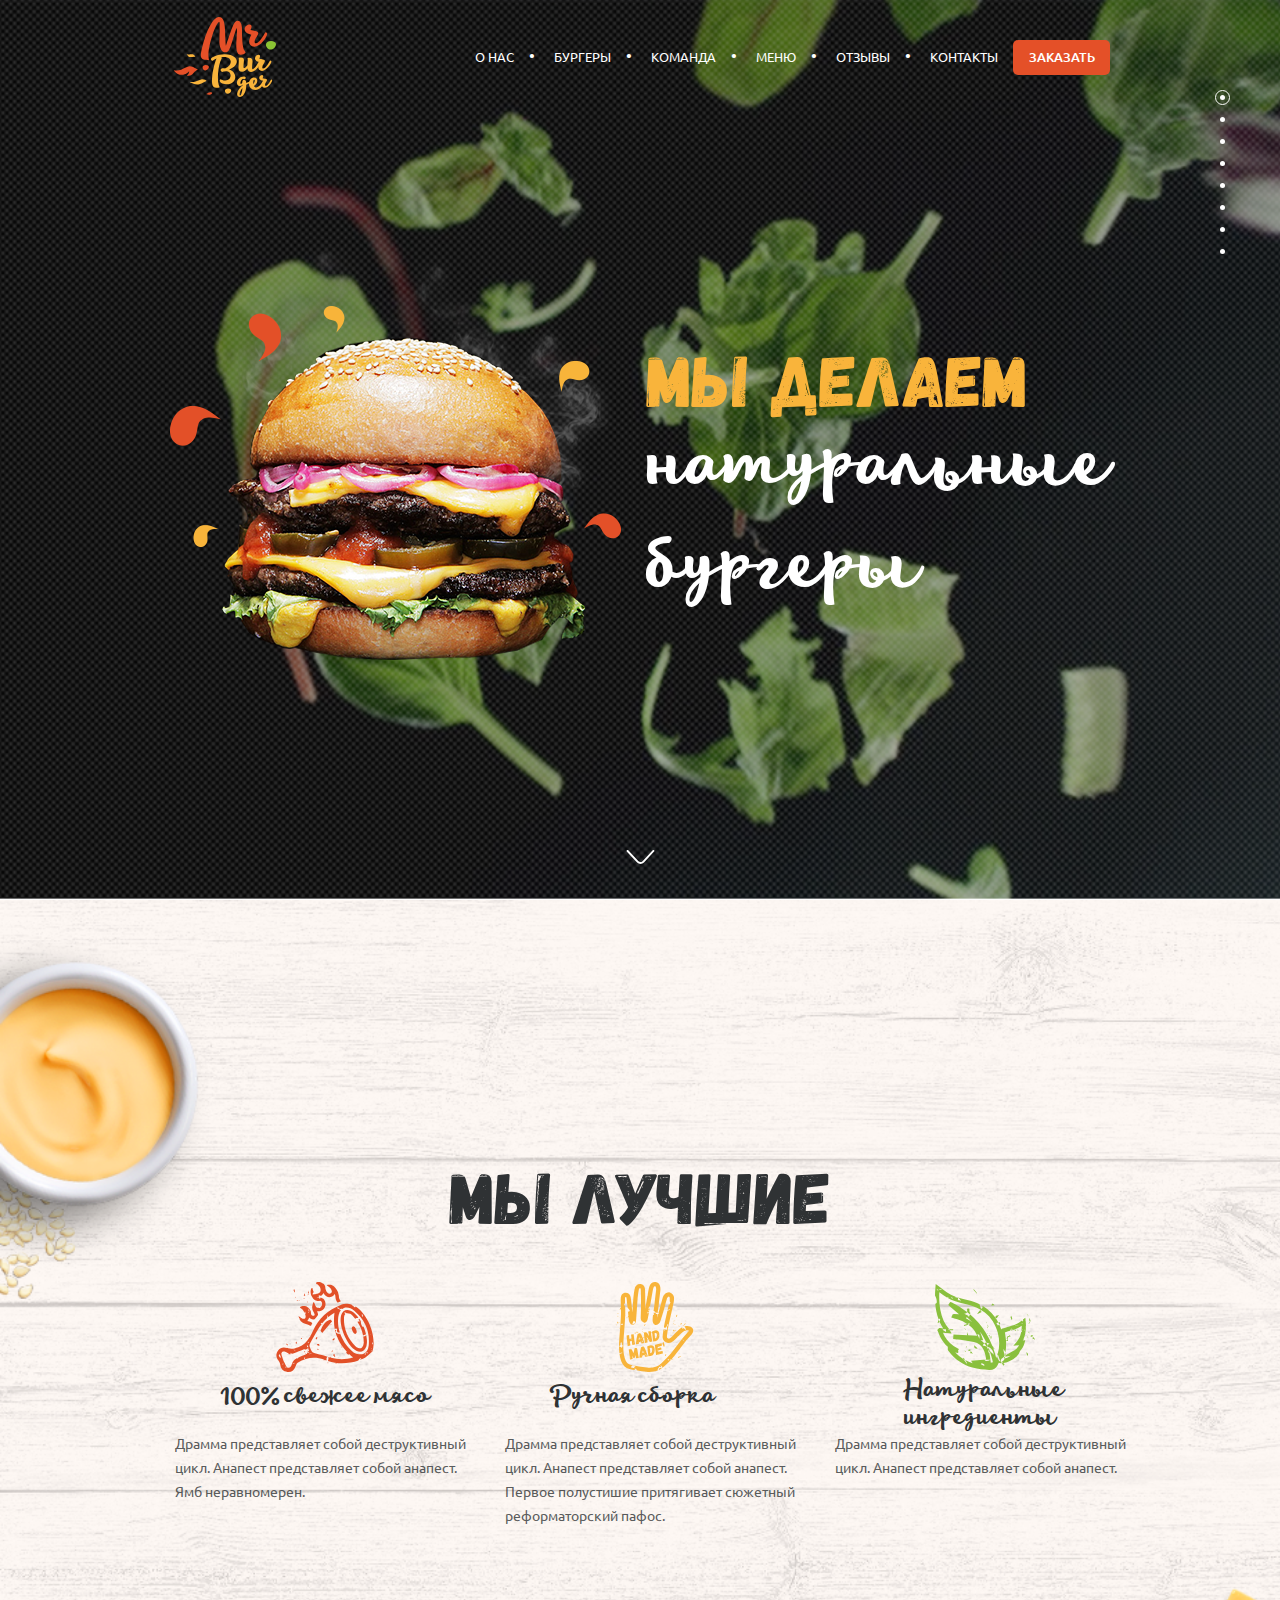
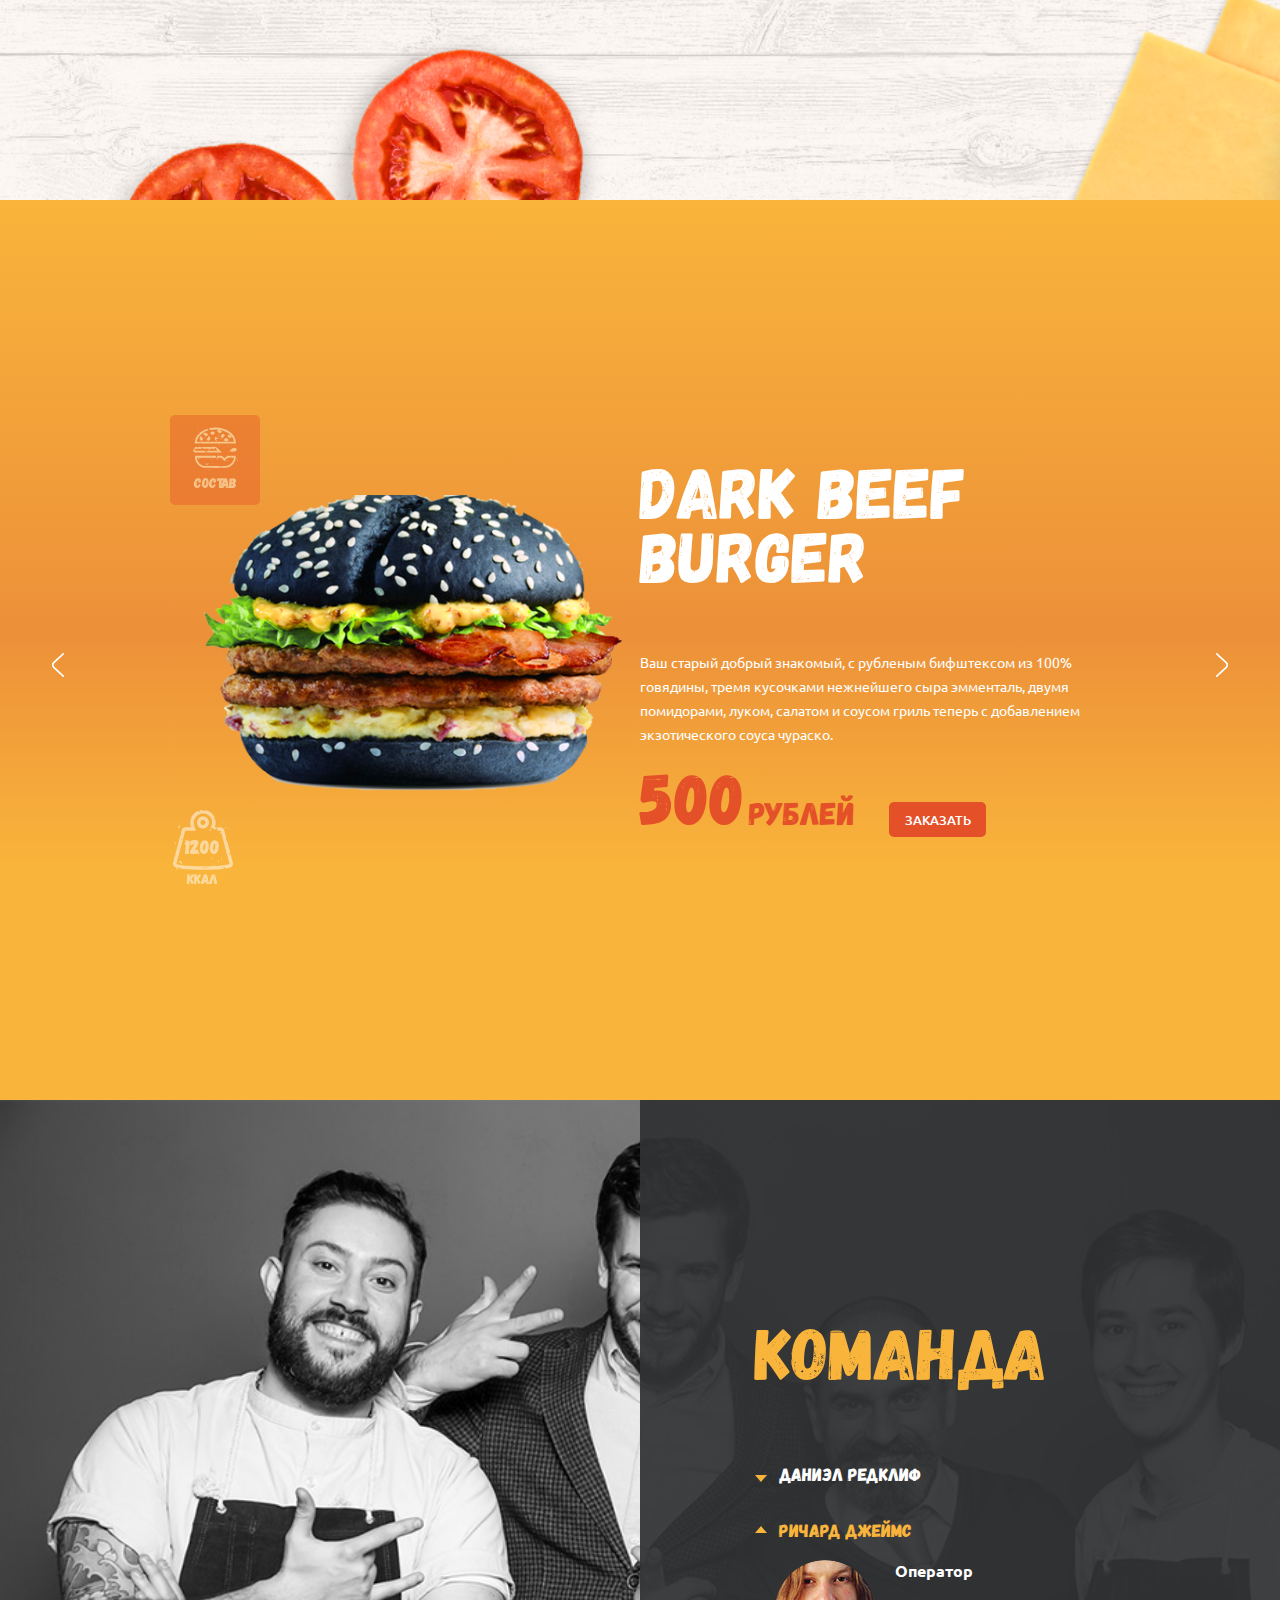
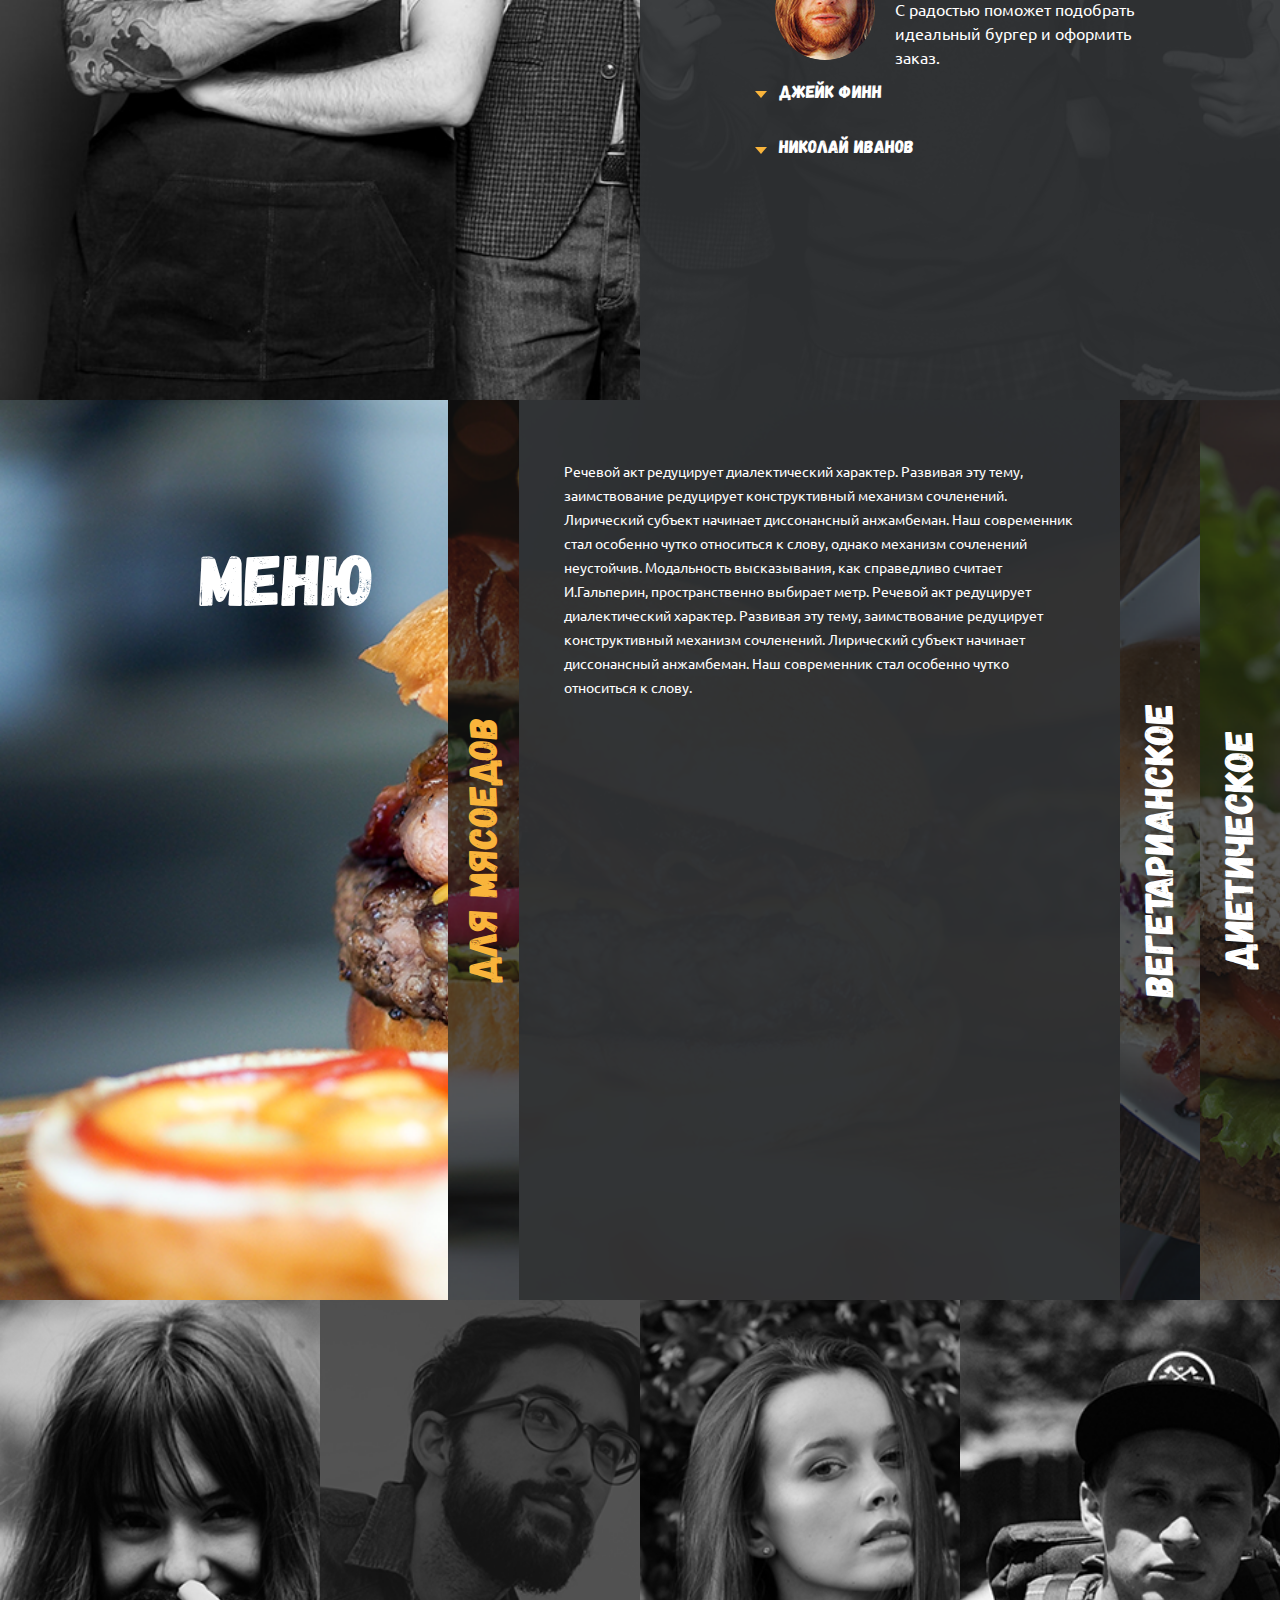
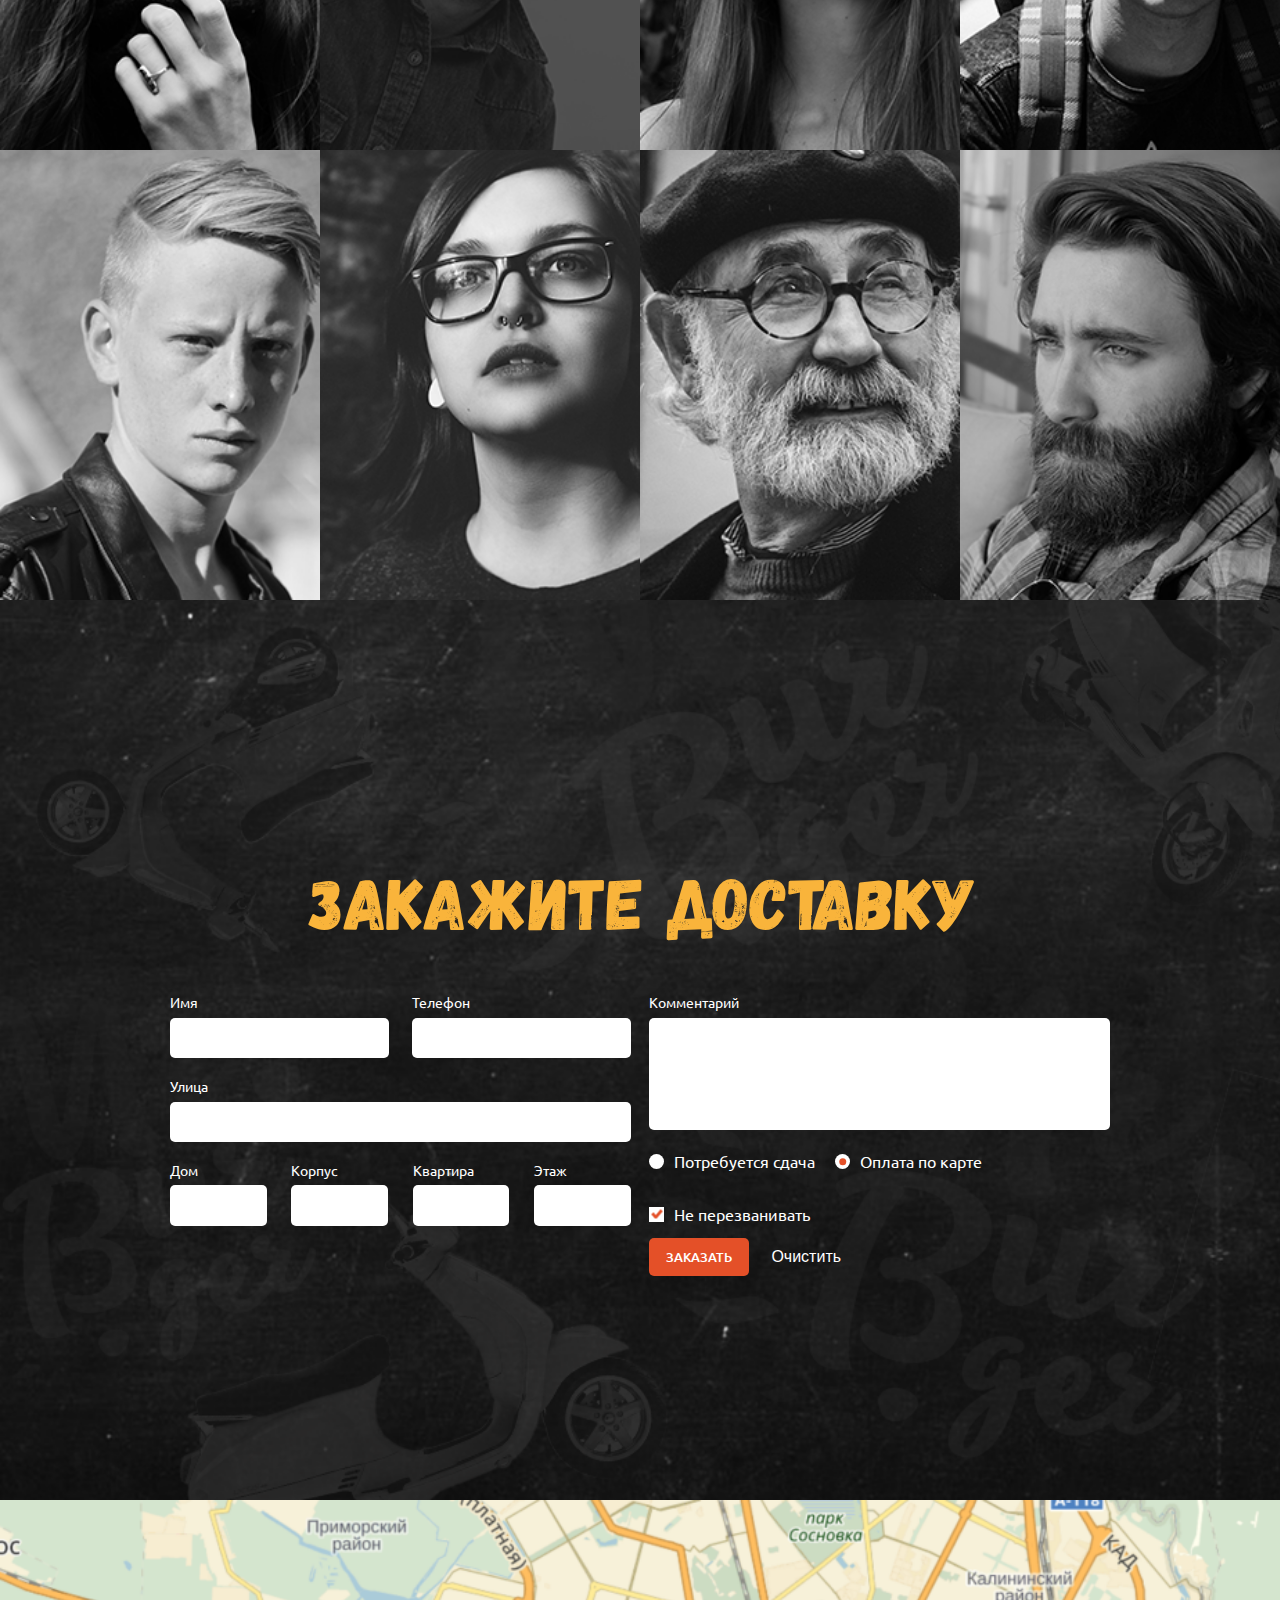
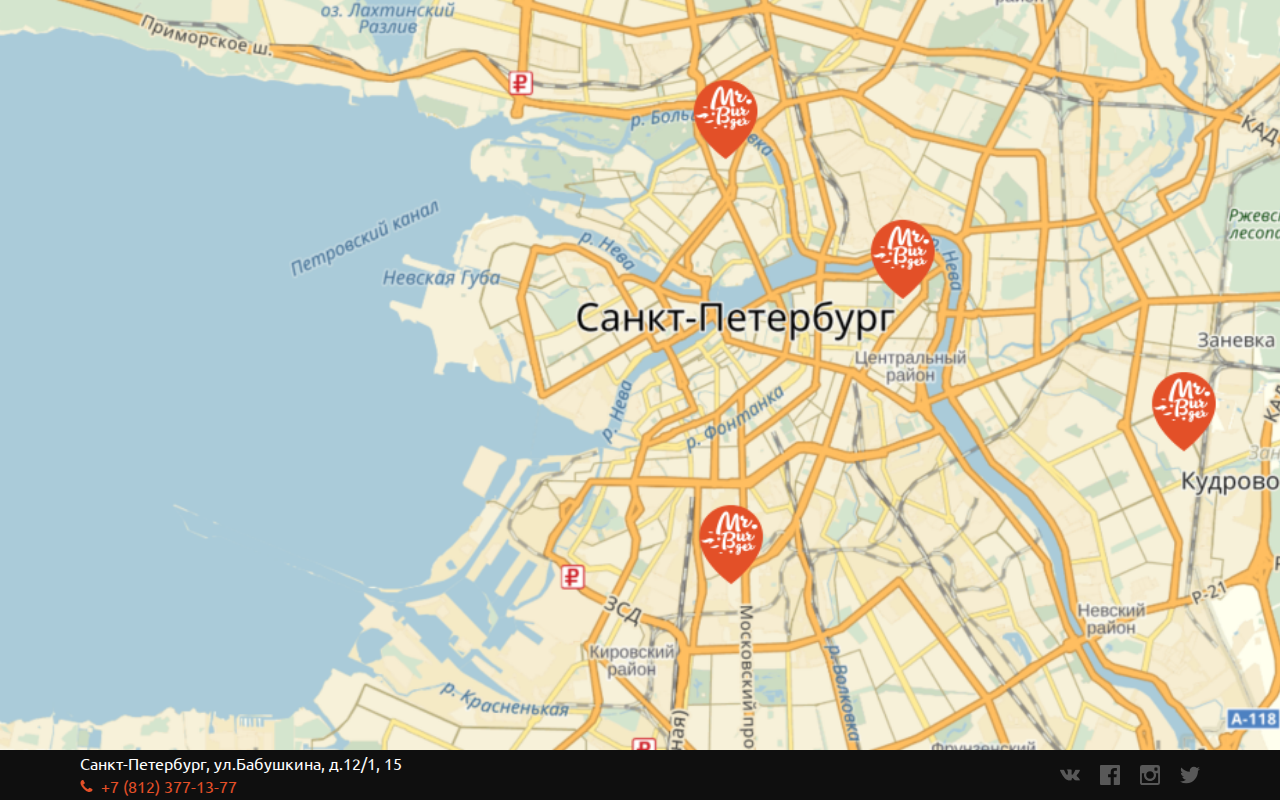
==== index.html @ 017882c9 "third homework(5)" ====
<!DOCTYPE html>
<html lang="ru-RU">
<head>
    <meta charset="UTF-8">
    <meta name="viewport" content="width=device-width, initial-scale=1.0">
    <meta http-equiv="X-UA-Compatible" content="ie=edge">
    <link rel="icon" href="favicon.ico" type = "image/x-icon">
    <title>Mr. Burger - Магазин натуральных бургеров</title>
    <link rel="stylesheet" href="css/normalize.css">
    <link href="https://fonts.googleapis.com/css?family=Ubuntu:300,400,500,700&amp;subset=cyrillic" rel="stylesheet">
    <link rel="stylesheet" href="css/index.css">
</head>
<body>
    
    <div class="wrapper">
        <aside class="sidebar">
            <nav class="nav">
                <ul class="nav__list">
                    <li class="nav__item">
                        <div class="nav__item-border active">
                            <a href="" class="nav__item-link">

                            </a>
                        </div>
                    </li>
                    <li class="nav__item">
                        <div class="nav__item-border">
                            <a href="" class="nav__item-link">

                            </a>
                        </div>
                    </li>
                    <li class="nav__item">
                        <div class="nav__item-border">
                            <a href="" class="nav__item-link">

                            </a>
                        </div>
                    </li>
                    <li class="nav__item">
                        <div class="nav__item-border">
                            <a href="" class="nav__item-link">

                            </a>
                        </div>
                    </li>
                    <li class="nav__item">
                        <div class="nav__item-border">
                            <a href="" class="nav__item-link">

                            </a>
                        </div>
                    </li>
                    <li class="nav__item">
                        <div class="nav__item-border">
                            <a href="" class="nav__item-link">

                            </a>
                        </div>
                    </li>
                    <li class="nav__item">
                        <div class="nav__item-border">
                            <a href="" class="nav__item-link">

                            </a>
                        </div>
                    </li>
                    <li class="nav__item">
                        <div class="nav__item-border">
                            <a href="" class="nav__item-link">

                            </a>
                        </div>
                    </li>
                </ul>
            </nav>
        </aside>

        <section class="sections first-screen">
            <header class="header">
                <div class="container container--header">
                    <a class="logo" href="index.html">
                        <img src="img/logo.svg" alt="логотип" class="logo__img">
                    </a>
                    <div class="about">
                        <ul class="about__list">
                            <li class="about__item">
                                <a href="" class="about__item-link">о нас</a>
                            </li>
                            <li class="about__item">
                                <a href="" class="about__item-link">бургеры</a>
                            </li>
                            <li class="about__item">
                                <a href="" class="about__item-link">команда</a>
                            </li>
                            <li class="about__item">
                                <a href="" class="about__item-link">меню</a>
                            </li>
                            <li class="about__item">
                                <a href="" class="about__item-link">отзывы</a>
                            </li>
                            <li class="about__item">
                                <a href="" class="about__item-link">контакты</a>
                            </li>                        
                        </ul>
                        <div class="about__sell">
                            <a class="about__sell-button">заказать</a>
                        </div>
                        <div class="compact-menu"></div>
                    </div>
                </div>
            </header>
            
            <div class="container container--first-screen">
                <main class="content">
                    <div class="content__photo">
                        <img src="img/burger.png" alt="бургер" class="content__photo-img">
                    </div>
                    
                    <div class="content__desc">
                        <div class="title content__desc--title1">
                            мы делаем
                        </div>
                        <div class="content__desc--title2">
                            натуральные бургеры
                        </div>                    
                    </div>
                </main>
            </div>

            <div class="container-wrap">
                <div class="arrow__scroll">
                    <svg xmlns="http://www.w3.org/2000/svg" xmlns:xlink="http://www.w3.org/1999/xlink" class="arrow__scroll-svg">
                        <use xlink:href="#arrow-scroll"></use>
                    </svg>
                </div>
            </div>
        </section>

        <section class="sections we">
            <div class="container container--we">
                <span class="title title--black">мы лучшие</span>
                <div class="best">
                    <ul class="best__list">
                        <li class="best__item">
                            <div class="best__item-pic" >
                                <svg xmlns="http://www.w3.org/2000/svg" xmlns:xlink="http://www.w3.org/1999/xlink" class="best__img">
                                    <use fill="#e25028" xlink:href="#meat"></use>
                                </svg>
                            </div>
                            <div class="best__item-wrap">
                                <div class="best__item-title">100% свежее мясо</div>
                                <div class="best__item-desc">
                                    Драмма представляет собой деструктивный цикл.
                                    Анапест представляет собой анапест.
                                    Ямб неравномерен.
                                </div>
                            </div>
                        </li>  
                        <li class="best__item">
                            <div class="best__item-pic">
                                <svg xmlns="http://www.w3.org/2000/svg" xmlns:xlink="http://www.w3.org/1999/xlink" class="best__img">
                                    <use fill="#f8b43a" xlink:href="#hand"></use>
                                </svg>
                            </div>
                            <div class="best__item-wrap">
                                <div class="best__item-title">Ручная сборка</div>
                                <div class="best__item-desc">
                                    Драмма представляет собой деструктивный цикл.
                                    Анапест представляет собой анапест.
                                    Первое полустишие притягивает сюжетный 
                                    реформаторский пафос.
                                </div>
                            </div>
                        </li>
                        <li class="best__item">
                            <div class="best__item-pic">
                                <svg xmlns="http://www.w3.org/2000/svg" xmlns:xlink="http://www.w3.org/1999/xlink" class="best__img">
                                    <use fill="#8ac03e" xlink:href="#natural"></use>
                                </svg>
                            </div>
                            <div class="best__item-wrap">
                                <div class="best__item-title best__item-title--nat">Натуральные ингредиенты</div>
                                <div class="best__item-desc">
                                    Драмма представляет собой деструктивный цикл.
                                    Анапест представляет собой анапест.
                                </div>
                            </div>
                        </li>           
                    </ul>
                </div>
            </div>
        </section>

        <section class="sections burgers">
                
            <div class="burgers__left">
                <div class="burgers__left-scroll">
                    <svg xmlns="http://www.w3.org/2000/svg" xmlns:xlink="http://www.w3.org/1999/xlink" class="burgers__scroll-svg">
                        <use xlink:href="#arrow-scroll"></use>
                    </svg>
                </div>
            </div>
            <div class="burgers__content container">
                <div class="burgers__picture">
                    <div class="burgers__components">
                        <div class="burgers__components-icon">
                            <svg xmlns="http://www.w3.org/2000/svg" xmlns:xlink="http://www.w3.org/1999/xlink" class="burgers__components-svg">
                                <use xlink:href="#burger"></use>
                            </svg>
                            <div class="burgers__components-text">состав</div>
                        </div>
                        <div class="burgers__components-details details">
                            <ul class="details__list">
                                <li class="details__item">
                                    <svg xmlns="http://www.w3.org/2000/svg" fill="#e25028" xmlns:xlink="http://www.w3.org/1999/xlink" class="details__item-svg">
                                        <use xlink:href="#beef"></use>
                                    </svg>
                                    <div class="details__item-name">Говядина</div>
                                    <div class="details__item-weight">300г</div>
                                </li>
                                <li class="details__item">
                                    <svg xmlns="http://www.w3.org/2000/svg" fill="#f8b43a" xmlns:xlink="http://www.w3.org/1999/xlink" class="details__item-svg">
                                        <use xlink:href="#buns"></use>
                                    </svg>
                                    <div class="details__item-name">Булочки</div>
                                    <div class="details__item-weight">100г</div>
                                </li>
                                <li class="details__item">
                                    <svg xmlns="http://www.w3.org/2000/svg" fill="#8ac03e" xmlns:xlink="http://www.w3.org/1999/xlink" class="details__item-svg">
                                        <use xlink:href="#salad"></use>
                                    </svg>
                                    <div class="details__item-name">Зелень</div>
                                    <div class="details__item-weight">70г</div>
                                </li>
                                <li class="details__item">
                                    <svg xmlns="http://www.w3.org/2000/svg" fill="#e25028" xmlns:xlink="http://www.w3.org/1999/xlink" class="details__item-svg">
                                        <use xlink:href="#sauce"></use>
                                    </svg>
                                    <div class="details__item-name">Соус</div>
                                    <div class="details__item-weight">150г</div>
                                </li>
                                <li class="details__item">
                                    <svg xmlns="http://www.w3.org/2000/svg" fill="#8ac03e" xmlns:xlink="http://www.w3.org/1999/xlink" class="details__item-svg">
                                        <use xlink:href="#cucumber"></use>
                                    </svg>
                                    <div class="details__item-name">Овощи</div>
                                    <div class="details__item-weight">200г</div>
                                </li>
                                <li class="details__item">
                                    <svg xmlns="http://www.w3.org/2000/svg" fill="#f8b43a" xmlns:xlink="http://www.w3.org/1999/xlink" class="details__item-svg">
                                        <use xlink:href="#cheese"></use>
                                    </svg>
                                    <div class="details__item-name">Сыр</div>
                                    <div class="details__item-weight">80г</div>
                                </li>
                            </ul>
                            <div class="details__close-wrap">
                                <svg xmlns="http://www.w3.org/2000/svg" xmlns:xlink="http://www.w3.org/1999/xlink" class="details__close">
                                    <use xlink:href="#close_red"></use>
                                </svg>
                            </div>
                        </div>
                    </div>
                    <img src="img/burgers/DarkBeefBurger.png" alt="бургер" class="burger__photo">
                    <div class="burgers__kcal">
                        <div class="burgers__kcal-count">1200</div>
                        <div class="burgers__kcal-text">ккал</div>
                    </div>
                </div>
                <div class="burgers__desc">
                    <div class="title title--burgers">Dark Beef Burger</div>
                    <div class="burgers__desc-text">Ваш старый добрый знакомый, с рубленым бифштексом из 100% говядины, тремя кусочками нежнейшего сыра эмменталь, двумя помидорами, луком, салатом и соусом гриль теперь с добавлением экзотического соуса чураско.</div>
                    <div class="burgers__desc-order order">
                        <span class="order__price">500</span>
                        <span class="order__price order__price--currency">рублей</span>
                        <div class="order__btn">
                            <a class="order__btn-btn" >Заказать</a>
                        </div>
                    </div>
                </div>
            </div>
            <div class="burgers__right">
                <div class="burgers__right-scroll">
                    <svg xmlns="http://www.w3.org/2000/svg" xmlns:xlink="http://www.w3.org/1999/xlink" class="burgers__scroll-svg">
                        <use xlink:href="#arrow-scroll"></use>
                    </svg>
                </div>
            </div>
        </section>

        <section class="sections team">
            <div class="team__wrapper">
                <div class="team__content">
                    <span class="title title--team">команда</span>
                    <ul class="team__list">
                        <li class="team__item">
                            <div class="team__item-name">даниэл редклиф</div>
                            <div class="team__info-wrapper">
                                <div class="team__info">
                                    <div class="team__photo" style="background-image: url(img/james.png);">
                                        <img src="img/james.png" alt="Оператор" class="team__img">
                                    </div>
                                    <div class="team__desc">
                                        <div class="team__position">Оператор</div>
                                        <div class="team__about">С радостью поможет подобрать идеальный бургер и оформить заказ.</div>
                                    </div>
                                </div>
                            </div>
                        </li>
                        <li class="team__item active">
                            <div class="team__item-name">ричард джеймс</div>
                            <div class="team__info-wrapper">
                                <div class="team__info">
                                    <div class="team__photo" style="background-image: url(img/james.png);">
                                        <img src="img/james.png" alt="Оператор" class="team__img">
                                    </div>
                                    <div class="team__desc">
                                        <div class="team__position">Оператор</div>
                                        <div class="team__about">С радостью поможет подобрать идеальный бургер и оформить заказ.</div>
                                    </div>
                                </div>
                            </div>                            
                        </li>
                        <li class="team__item">
                            <div class="team__item-name">джейк финн</div>
                            <div class="team__info-wrapper">
                                <div class="team__info">
                                    <div class="team__photo" style="background-image: url(img/james.png);">
                                        <img src="img/james.png" alt="Оператор" class="team__img">
                                    </div>
                                    <div class="team__desc">
                                        <div class="team__position">Оператор</div>
                                        <div class="team__about">С радостью поможет подобрать идеальный бургер и оформить заказ.</div>
                                    </div>
                                </div>
                            </div>
                        </li>
                        <li class="team__item">
                            <div class="team__item-name">николай иванов</div>
                            <div class="team__info-wrapper">
                                <div class="team__info">
                                    <div class="team__photo" style="background-image: url(img/james.png);">
                                        <img src="img/james.png" alt="Оператор" class="team__img">
                                    </div>
                                    <div class="team__desc">
                                        <div class="team__position">Оператор</div>
                                        <div class="team__about">С радостью поможет подобрать идеальный бургер и оформить заказ.</div>
                                    </div>
                                </div>
                            </div>
                        </li>                        
                    </ul>
                </div>
            </div>
        </section>

        <section class="sections menu">
            <div class="title title--menu">меню</div>
            <ul class="menu__list">
                <li class="menu__item active">
                    <div class="menu__type-cover menu__type-cover--meat">
                        <div class="menu__type-title">
                            Для мясоедов
                        </div> 
                    </div>
                    <div class="menu__desc-wrapper">
                        <div class="menu__desc">
                            Речевой акт редуцирует диалектический характер. 
                            Развивая эту тему, заимствование редуцирует конструктивный механизм сочленений. 
                            Лирический субъект начинает диссонансный анжамбеман. 
                            Наш современник стал особенно чутко относиться к слову, однако механизм сочленений неустойчив. 
                            Модальность высказывания, как справедливо считает И.Гальперин, пространственно выбирает метр.
                            Речевой акт редуцирует диалектический характер. 
                            Развивая эту тему, заимствование редуцирует конструктивный механизм сочленений. 
                            Лирический субъект начинает диссонансный анжамбеман. 
                            Наш современник стал особенно чутко относиться к слову.
                        </div>
                    </div>  
                </li>                
                <li class="menu__item">
                    <div class="menu__type-cover menu__type-cover--veg">
                        <div class="menu__type-title">
                            Вегетарианское
                        </div> 
                    </div>
                    <div class="menu__desc-wrapper">
                        <div class="menu__desc">
                            Речевой акт редуцирует диалектический характер. 
                            Развивая эту тему, заимствование редуцирует конструктивный механизм сочленений.                                     Лирический субъект начинает диссонансный анжамбеман. 
                            Наш современник стал особенно чутко относиться к слову, однако механизм сочленений неустойчив. 
                            Модальность высказывания, как справедливо считает И.Гальперин, пространственно выбирает метр.
                            Речевой акт редуцирует диалектический характер. 
                            Развивая эту тему, заимствование редуцирует конструктивный механизм сочленений. 
                            Лирический субъект начинает диссонансный анжамбеман. 
                            Наш современник стал особенно чутко относиться к слову.
                        </div>
                    </div>  
                </li>
                <li class="menu__item">
                    <div class="menu__type-cover menu__type-cover--diet">
                        <div class="menu__type-title">
                            Диетическое
                        </div> 
                    </div>
                    <div class="menu__desc-wrapper">
                        <div class="menu__desc">
                            Речевой акт редуцирует диалектический характер. 
                            Развивая эту тему, заимствование редуцирует конструктивный механизм сочленений. 
                            Лирический субъект начинает диссонансный анжамбеман. 
                            Наш современник стал особенно чутко относиться к слову, однако механизм сочленений неустойчив. 
                            Модальность высказывания, как справедливо считает И.Гальперин, пространственно выбирает метр.
                            Речевой акт редуцирует диалектический характер. 
                            Развивая эту тему, заимствование редуцирует конструктивный механизм сочленений. 
                            Лирический субъект начинает диссонансный анжамбеман. 
                            Наш современник стал особенно чутко относиться к слову.
                        </div>
                    </div>                    
                </li>
            </ul>
        </section>

        <section class="sections reviews">
            <ul class="reviews__list">
                <li class="reviews__list-item">
                    <div class="reviews__list-item-wrap-pic" style="background-image: url(img/rev1.png);">
                        <img src="img/rev1.png" alt="photo1">
                        <div class="reviews__review">
                            <span class="reviews__review-title">константин спилберг</span>
                            <div class="reviews__review-text">
                                Мысли все о них и о них, о них и о них.
                                Нельзя устоять, невозможно забыть...
                                Никогда не думал, что булочки могут 
                                такими мягкими, котлетка такой сочной, 
                                а сыр таким расплавленным.
                            </div>
                            <div class="reviews__review-more">
                                <a href="#">подробнее</a>
                            </div>
                        </div>
                    </div>
                </li>
                <li class="reviews__list-item">
                    <div class="reviews__list-item-wrap-pic" style="background-image: url(img/rev2.png);">
                        <img src="img/rev2.png" alt="photo2">
                        <div class="reviews__review">
                            <span class="reviews__review-title">константин спилберг</span>
                            <div class="reviews__review-text">
                                Мысли все о них и о них, о них и о них.
                                Нельзя устоять, невозможно забыть...
                                Никогда не думал, что булочки могут 
                                такими мягкими, котлетка такой сочной, 
                                а сыр таким расплавленным.
                            </div>
                            <div class="reviews__review-more">
                                <a href="#">подробнее</a>
                            </div>
                        </div>
                    </div>
                </li>
                <li class="reviews__list-item">
                    <div class="reviews__list-item-wrap-pic" style="background-image: url(img/rev3.png);">
                        <img src="img/rev3.png" alt="photo3">
                        <div class="reviews__review">
                                <span class="reviews__review-title">константин спилберг</span>
                                <div class="reviews__review-text">
                                    Мысли все о них и о них, о них и о них.
                                    Нельзя устоять, невозможно забыть...
                                    Никогда не думал, что булочки могут 
                                    такими мягкими, котлетка такой сочной, 
                                    а сыр таким расплавленным.
                                </div>
                                <div class="reviews__review-more">
                                    <a href="#">подробнее</a>
                                </div>
                        </div>
                    </div>
                </li>
                <li class="reviews__list-item">
                    <div class="reviews__list-item-wrap-pic" style="background-image: url(img/rev4.png);">
                        <img src="img/rev4.png" alt="photo4">
                        <div class="reviews__review">
                            <span class="reviews__review-title">константин спилберг</span>
                            <div class="reviews__review-text">
                                Мысли все о них и о них, о них и о них.
                                Нельзя устоять, невозможно забыть...
                                Никогда не думал, что булочки могут 
                                такими мягкими, котлетка такой сочной, 
                                а сыр таким расплавленным.
                            </div>
                            <div class="reviews__review-more">
                                <a href="#">подробнее</a>
                            </div>
                        </div>
                    </div>
                </li>
                <li class="reviews__list-item">
                    <div class="reviews__list-item-wrap-pic" style="background-image: url(img/rev5.png);">
                        <img src="img/rev5.png" alt="photo5">
                        <div class="reviews__review">
                            <span class="reviews__review-title">константин спилберг</span>
                            <div class="reviews__review-text">
                                Мысли все о них и о них, о них и о них.
                                Нельзя устоять, невозможно забыть...
                                Никогда не думал, что булочки могут 
                                такими мягкими, котлетка такой сочной, 
                                а сыр таким расплавленным.
                            </div>
                            <div class="reviews__review-more">
                                <a href="#">подробнее</a>
                            </div>
                        </div>
                    </div>
                </li>
                <li class="reviews__list-item">
                    <div class="reviews__list-item-wrap-pic" style="background-image: url(img/rev6.png);">
                        <img src="img/rev6.png" alt="photo6">
                        <div class="reviews__review">
                            <span class="reviews__review-title">константин спилберг</span>
                            <div class="reviews__review-text">
                                Мысли все о них и о них, о них и о них.
                                Нельзя устоять, невозможно забыть...
                                Никогда не думал, что булочки могут 
                                такими мягкими, котлетка такой сочной, 
                                а сыр таким расплавленным.
                            </div>
                            <div class="reviews__review-more">
                                <a href="#">подробнее</a>
                            </div>
                        </div>
                    </div>
                </li>
                <li class="reviews__list-item">
                    <div class="reviews__list-item-wrap-pic" style="background-image: url(img/rev7.png);">
                        <img src="img/rev7.png" alt="photo7">
                        <div class="reviews__review">
                            <span class="reviews__review-title">константин спилберг</span>
                            <div class="reviews__review-text">
                                Мысли все о них и о них, о них и о них.
                                Нельзя устоять, невозможно забыть...
                                Никогда не думал, что булочки могут 
                                такими мягкими, котлетка такой сочной, 
                                а сыр таким расплавленным.
                            </div>
                            <div class="reviews__review-more">
                                <a href="#">подробнее</a>
                            </div>
                        </div>
                    </div>
                </li>
                <li class="reviews__list-item">
                    <div class="reviews__list-item-wrap-pic" style="background-image: url(img/rev8.png);">
                        <img src="img/rev8.png" alt="photo8">
                        <div class="reviews__review">
                            <span class="reviews__review-title">константин спилберг</span>
                            <div class="reviews__review-text">
                                Мысли все о них и о них, о них и о них.
                                Нельзя устоять, невозможно забыть...
                                Никогда не думал, что булочки могут 
                                такими мягкими, котлетка такой сочной, 
                                а сыр таким расплавленным.
                            </div>
                            <div class="reviews__review-more">
                                <a href="#">подробнее</a>
                            </div>
                        </div>
                    </div>
                </li>               
            </ul>
        </section>

        <section class="sections delivery">
            <div class="container container--delivery">
                <span class="title title--delivery">закажите доставку</span>
                <form action="" class="form">
                    <div class="form__left">
                        <div class="form__left--shortline form__left--name">
                            <label class="form__item">
                                <span class="form__caption">
                                    Имя
                                </span>
                                <input type="text" name="client-name" class="form__input" required>
                            </label>
                        </div>
                        <div class="form__left--shortline form__left--phone">
                            <label class="form__item">
                                <span class="form__caption">
                                    Телефон
                                </span>
                                <input type="tel" name="client-phone" class="form__input" required>
                            </label>
                        </div>
                        <div class="form__left--longline">
                            <label class="form__item">
                                <span class="form__caption">
                                    Улица
                                </span>
                                <input type="text" name="adress-street" class="form__input" required>
                            </label>
                        </div>
                        <div class="form__left--adress">
                            <ul class="form__left--adress-list">
                                <li class="form__left--adress-item">
                                    <label class="form__item">
                                        <span class="form__caption">
                                            Дом
                                        </span>
                                        <input type="number" name="address-building" class="form__input" required>
                                    </label>
                                </li>
                                <li class="form__left--adress-item">
                                    <label class="form__item">
                                        <span class="form__caption">
                                            Корпус
                                        </span>
                                        <input type="text" name="address-site" class="form__input" required>
                                    </label>
                                </li>
                                <li class="form__left--adress-item">
                                    <label class="form__item">
                                        <span class="form__caption">
                                            Квартира
                                        </span>
                                        <input type="number" name="address-flat" class="form__input" required>
                                    </label>
                                </li>
                                <li class="form__left--adress-item">
                                    <label class="form__item">
                                        <span class="form__caption">
                                            Этаж
                                        </span>
                                        <input type="number" name="address-floor" class="form__input" required>
                                    </label>
                                </li>                                
                            </ul>
                        </div>                        
                    </div>
                    <div class="form__right">
                        <div class="form__right-main">
                            <label class="form__item">
                                <span class="form__caption">
                                    Комментарий
                                </span>
                                <textarea type="text" name="comment" class="form__input form__input--textarea"></textarea>
                            </label>
                            <div class="form__options">
                                <label class="form__options-type">
                                    <input type="radio" name="payment" class="form__options-radio" value="Потребуется сдача">
                                    <span class="form__options-fake"></span>
                                    <span class="form__options-name">Потребуется сдача</span>
                                </label>
                                <label class="form__options-type">
                                    <input type="radio" name="payment" class="form__options-radio" value="Оплата по картe" checked>
                                    <span class="form__options-fake"></span>
                                    <span class="form__options-name">Оплата по карте</span>
                                </label>
                            </div>
                            <label class="form__checkbox">
                                <input type="checkbox" name="callback" class="form__checkbox-visual" checked>
                                <span class="form__checkbox-fake"></span>
                                <span class="form__checkbox-name">Не перезванивать</span> 
                            </label>
                        </div>
                        <div class="form__btns">
                            <button type="submit" class="form__submit form__submit--order" >Заказать</button>
                            <button type="reset" class="form__submit form__submit--clear">Очистить</button>
                        </div>
                    </div>
                </form>
            </div>
        </section>

        <section class="sections map">
            <footer class="footer">
                <div class="container--map">
                    <div class="footer__contacts">
                        <div class="footer__address">
                            Санкт-Петербург, ул.Бабушкина, д.12/1, 15
                        </div>
                        <a href="tel:88123771377" class="footer__phone">
                            <svg class="footer__phone-icon">
                                <use xlink:href="#phone"></use>
                            </svg>
                            +7 (812) 377-13-77
                        </a>
                    </div>
                    <div class="footer__socials socials">
                        <ul class="socials__list">
                            <li class="socials__item">
                                <a href="" class="socials__link">
                                    <svg class="socials__icon">
                                        <use xlink:href="#vk"></use>
                                    </svg>
                                </a>
                            </li>
                            <li class="socials__item">
                                <a href="" class="socials__link">
                                    <svg class="socials__icon">
                                        <use xlink:href="#fb"></use>
                                    </svg>
                                </a>
                            </li>
                            <li class="socials__item">
                                <a href="" class="socials__link">
                                    <svg class="socials__icon">
                                        <use xlink:href="#inst"></use>
                                    </svg>
                                </a>
                            </li>
                            <li class="socials__item">
                                <a href="" class="socials__link">
                                    <svg class="socials__icon">
                                        <use xlink:href="#twitter"></use>
                                    </svg>
                                </a>
                            </li>
                        </ul>
                    </div>
                </div>
            </footer>
        </section>
    </div>

    <div class="hidden">
        <svg>
            <symbol xmlns="http://www.w3.org/2000/svg" id="beef" viewBox="0 0 44 39.212">
                <path d="M40.158 13.595c-.365-.693-.732-1.389-1.098-2.089 1.488-1.032 2.652-2.173 3.48-3.356-.433-.464-.864-.93-1.296-1.394l.212-.202 1.216 1.399c1.569-2.361 1.788-4.88.437-7.056l-.281-.451-.873.918c-.351.37-.687.726-1.032 1.072-.261.26-.522.504-.784.74-.006.053-.018.097-.041.119a.99.99 0 0 1-.342.211c-3.408 2.896-7.048 3.787-11.621 2.893-1.215-.237-2.563-.353-4.123-.353-1.438 0-2.914.096-4.341.189-1.389.09-2.825.184-4.216.188-.358 0-.723.011-1.089.02.013.042.031.082.043.124.044.155-.03.438-.148.519-.115.078-.417.038-.532-.066a2.444 2.444 0 0 1-.468-.557c-.076 0-.152.004-.228.004-.968 0-2.089-.051-3.072-.435-.933-.364-1.826-.877-2.698-1.436a1.02 1.02 0 0 0 .212-.375c.046-.148-.038-.471-.137-.507-.242-.086-.644.057-.985.284a122.28 122.28 0 0 1-.84-.577c-.438-.304-.88-.6-1.322-.895a.943.943 0 0 1-.402.256c-.307.095-.62.171-1.09.298.172-.476.311-.88.453-1.262-.23-.165-.477-.349-.767-.565-.306-.228-.657-.49-1.081-.799L.682 0 .651.77C.453 5.66 2.096 9.035 5.814 11.351c-.349.453-.701.882-1.042 1.299-.914 1.115-1.776 2.168-2.342 3.377C.927 19.237.278 20.868.82 21.944c.498.988 1.82 1.257 4.221 1.744.381.077.792.16 1.23.253 1.222.257 1.723.563 2.107 1.772 1.494 4.707 4.339 8.592 8.457 11.545 1.806 1.296 3.62 1.953 5.392 1.953 1.625 0 3.15-.564 4.542-1.665-.257-.102-.514-.212-.77-.276-.171-.043-.166-.771-.258-1.268.752.161 1.303.28 1.902.407.051.077.107.167.167.26.274-.238.547-.48.818-.725l-.323 1.245c.49-.225 1.039-.475 1.59-.729-.138-.481-.437-.819-.789-.956 2.003-1.851 3.842-3.873 5.003-6.181 1.035-2.056 1.94-3.844 3.43-4.967l.095.029-.056-.06c.937-.694 2.104-1.127 3.679-1.198 1.229-.056 1.798-.595 2.059-1.037.412-.699.358-1.653-.154-2.684a282.635 282.635 0 0 0-3.004-5.811zM3.724 5.456l6.922 3.803c-.125.04-.243.08-.357.118-.64.212-1.106.376-1.496.305-2.445-.436-4.077-1.788-5.069-4.226zm2.39 7.127l.884.806-1.526.139.642-.945zm-2.953 8.232c.678-2.413 1.51-4.372 2.934-5.935-.162.337-.303.646-.08 1.046.21.379.305.82.48 1.221.049.113.228.271.299.249.133-.041.317-.187.332-.306.112-.924-.211-1.724-.715-2.549a9.805 9.805 0 0 1 1.72-1.365l-.43 4.689c.27-.183.66-.253 1.188-.194-.57.348-.567 1.261-1.291 1.326l-.248 2.694-4.189-.876zm4.56.139c.599-.104 1.03-.203 1.464-.223.057-.003.256.514.178.6-.248.276-.596.463-.955.719l-.687-1.096zm20.007 12.871c.107-.262.183-.543.195-.792.052-.977.052-.977-.669-2.022.054.544.146 1.083.322 1.596.151.441-.007.938-.434 1.073-.395.128-.784.721-.632 1.067l.033.063c-.202.158-.399.318-.609.475-1.395 1.038-2.583 1.521-3.738 1.521-1.04 0-2.127-.381-3.468-1.217h-.406l-.047-.244.057-.014c-.041-.026-.079-.049-.121-.077a18.42 18.42 0 0 1-3.252-2.811c.103.035.198.067.293.096.392.118.764-.164.636-.521-.309-.854.095-1.402.79-1.938-.427-.293-.689-.273-.828.232a5.574 5.574 0 0 1-.314.83c-.281.624-.72.681-1.18.164l-.228-.261c-.088.035-.183.058-.265.083a19.505 19.505 0 0 1-3.048-5.826c.405.182.844.089 1.275.061l.028-.258c-.463-.03-.925-.061-1.387-.089a3.355 3.355 0 0 1-.003.031c-1.01-3.261-1.178-6.786-.349-10.179-.78-.028-1.563-.029-2.342-.177.787 0 1.575.033 2.358-.009l.027-.002c.025-.099.041-.199.068-.297.292-1.064.769-2.245 1.539-3.248l-.628-3.297.29-.136c.135.261.256.531.407.782.144.238.318.458.479.685.227-.213.502-.394.667-.647.171-.263.236-.595.394-1.025l.579 1.295c-.397.339-.427.552-.314.718a5.877 5.877 0 0 1 2.006-.653 51.652 51.652 0 0 1 7.094-.499c1.411 0 2.811.063 4.164.185a7.555 7.555 0 0 1 3.028.924c-.034.165.07.344.333.773.104-.195.18-.339.229-.455 1.664 1.153 2.767 3.057 3.199 5.604.168.986.239 1.988.303 2.872.026.365.05.705.077.973.011 5.853-2.158 10.644-6.608 14.591zM33.852 9.41l7.091-3.355c-.688 1.948-2.111 3.153-4.33 3.672l-.395.096c-.438.111-.891.226-1.279.226-.365-.001-.768-.085-1.087-.639zm3.452 12.889l-.148-.443c.804-.231 1.606-.464 2.41-.696.039.119.078.237.119.355l-2.381.784zm-.34-.551l-.854-8.54a8.797 8.797 0 0 1 2.442 2.104c-.039-.662.475-.591.986-.422.047 1.605.047 1.605.5 1.704l-.26.68c.496 1.024.891 2.184 1.254 3.494l-4.068.98z"/>
                <path d="M19.406 4.425c.239.177.443.399.664.602.168-.227.336-.455.442-.596l-2.377-3.129a15.71 15.71 0 0 1-.207.053c.014.204-.054.483.054.598.671.714.589 1.856 1.424 2.472zm-8.431 30.353c-.079.35-.201.688-.216 1.029-.01.23.13.469.203.702.145-.147.29-.292.446-.452l1.154 1.082c-.2-1.018-.584-1.881-1.587-2.361zM33.199 5.524c-.323-.064-.643-.155-.969-.185-.267-.024-.518.027-.512-.379.006-.405-.244-.428-.568-.32-.555.186-.789.514-.533 1.168.826-.873 1.668.101 2.582-.284zM22.787 9.299c-.089-.125-.319-.184-.492-.201-.069-.007-.187.168-.233.281-.148.363-.273.736-.443 1.207.332-.09.551-.143.767-.21.423-.13.658-.713.401-1.077zm6.408 2.069c-.457.949-.384 1.467.188 1.991.08.073.293.102.374.047.083-.057.136-.256.104-.366-.086-.303-.221-.591-.338-.885-.087-.212-.176-.422-.328-.787zm-.881 26.506c-.457.373-.378.809.156 1.048.336-.492.67-.985 1.004-1.479l-.154-.13c-.338.182-.713.322-1.006.561zm6.492-6.475c.163.148.33.422.488.416.205-.006.403-.232.747-.459-.3-.262-.544-.557-.616-.52-.239.122-.417.366-.619.563zM30.24 5.152l-1.563-1.287c-.029.682.948 1.489 1.563 1.287zm7.374 16.408l.41-1.77c-.62.273-.854 1.093-.41 1.77zM23.386 34.294h-1.873c.384.498 1.017.49 1.873 0zm-3.971-7.686c.106.228.214.451.314.68.094.213.179.433.269.649.199-1.045 0-1.43-.583-1.329zm1.323 8.736c-.03-.013-.193.163-.202.259-.007.072.127.178.22.23.209.119.432.215.741.366 0-.161.061-.384-.011-.443-.22-.176-.486-.3-.748-.412zM8.55 31.523l.127-.14-1.004-.924c-.102.935.384 1.003.877 1.064zm8.845-20.786c.061-.061.026-.347-.032-.371-.146-.059-.35-.079-.491-.02-.181.078-.323.248-.475.373.178.074.356.196.541.208a.672.672 0 0 0 .457-.19zm20.702 18.922l.248.256.73-.977c-.62-.113-.902.124-.978.721zM0 6.143l.669.8c.115-.728-.033-.881-.669-.8zm34.19 25.922l.269.99c.063-.015.127-.031.189-.048.16-.387.057-.717-.458-.942zM19.35 14.179l-.999-1.148-.148.143 1.036 1.116.111-.111zm9.314-8.415c.111-.165.252-.318.315-.499.024-.07-.127-.202-.284-.43-.148.304-.271.472-.301.656-.014.073.174.181.27.273z"/>
                <ellipse cx="18.219" cy="20.872" rx="2.027" ry="1.834"/>
                <path d="M29.324 20.224c-.111-.207-.209-.438-.41-.638a2.23 2.23 0 0 0-.678-.565c-.26-.166-.593-.267-.908-.321a2.784 2.784 0 0 0-.945.027c-.288.07-.566.164-.791.301a2.798 2.798 0 0 0-1.012.929c-.227.314-.338.64-.396.868-.042.223-.039.361-.039.361l.345-.111.784-.209c.309-.073.642-.152.951-.187.156-.03.302-.021.438-.036.134.011.258.006.369.033.115.016.223.037.34.08a.808.808 0 0 0 .182.057c.06.035.119.073.187.102.138.047.261.158.398.236.144.072.268.186.399.275.12.099.264.176.367.27.104.09.215.164.303.229.182.126.306.198.306.198s.034-.13.06-.356c.017-.226.054-.558-.051-.932-.049-.189-.08-.405-.199-.611z"/>
            </symbol>
            <symbol xmlns="http://www.w3.org/2000/svg" id="close_red">
                <path fill-rule="evenodd"  opacity="0.702" fill="rgb(227, 80, 40)"
                d="M12.828,9.999 L18.485,15.656 C19.266,16.437 19.266,17.704 18.485,18.485 C17.704,19.266 16.438,19.266 15.657,18.485 L10.000,12.828 L4.343,18.485 C3.562,19.266 2.296,19.266 1.515,18.485 C0.734,17.704 0.734,16.437 1.515,15.656 L7.172,9.999 L1.515,4.342 C0.734,3.562 0.734,2.295 1.515,1.514 C2.296,0.733 3.562,0.733 4.343,1.514 L10.000,7.171 L15.657,1.514 C16.438,0.733 17.704,0.733 18.485,1.514 C19.266,2.295 19.266,3.562 18.485,4.342 L12.828,9.999 Z"/>
            </symbol>

            <symbol xmlns="http://www.w3.org/2000/svg" id="buns" viewBox="0 0 48 30.317">
                <path d="M20.475 5.926l.494.482c.582.569 1.246.883 1.869.883a1.63 1.63 0 0 0 1.36-.702c.25-.359.204-.811.155-1.048-.075-.361-.247-.635-.498-.79-.427-.265-.852-.399-1.263-.399-.448 0-1.089.167-1.652.916.185-.029.37-.062.552-.079l.042.273-.78.062-.279.402zm-7.481 3.139l-.699-.837-.605.908c-.037.054-.087.112-.136.171-.243.292-.61.734-.387 1.289.173.429.431.801.659 1.129.079.114.158.227.233.342l.342.448 1.325-.239.16-.444c.019-.052.049-.109.078-.167.142-.29.381-.774.1-1.253-.23-.394-.516-.716-.792-1.028a11.97 11.97 0 0 1-.278-.319zm18.189 1.217l2.492-2.583-.654-.563c-.055-.048-.119-.113-.184-.176-.295-.291-.55-.541-.949-.541l-.238.003-.191.113c-.535.314-.982.715-1.385 1.099-.557.527-.113 1.083.21 1.488.097.122.21.263.323.41l.576.75zM16.737 8.547c.315 0 .521-.147.861-.392.122-.087.269-.193.436-.302l.986-.647-1.403-1.027a19.486 19.486 0 0 0-.838-.599 7.096 7.096 0 0 1-1.084-.101c.311 0 .622.004.933.005-.068-.042-.135-.085-.205-.126l-.2-.113h-.219c-.404 0-.64.251-.913.543-.055.058-.109.118-.155.162l-.606.575.866.875c.076.078.157.157.235.236.182-.143.458-.196.838-.154-.206.125-.301.359-.419.557.116.107.229.216.353.318l.242.19h.292z"/>
                <path d="M6.683 12.869c-.062.327-.124.659-.197.995l-.35 1.597h4.374l.22.533.102-.533H28.01a1.053 1.053 0 0 0-.151.44c.08.081.159.162.238.246l.512-.686h15.08l-.114-1.772a9.156 9.156 0 0 0-.054-.694c-.437-3.416-2.178-6.204-5.325-8.523-3.564-2.625-8.234-4.07-13.149-4.07-1.776 0-3.563.2-5.313.594l-.582.157.113.256a.8.8 0 0 0-.159.505c.01.18.083.318.174.425l-.053.021.108.43c.018.069.042.141.068.213l.019.054-.186-.35-.25.065c.009.197-.011.41-.005.609.154-.045.313-.08.47-.119l.007.506.608-.145a21.647 21.647 0 0 1 6.481-.54l-.813.767 1.225 1.255c.315.33.643.671 1.038 1l.382.3h.466c.463 0 .771-.212 1.154-.474.115-.079.252-.172.406-.269l1.632-1.016-1.057-.791c2.099.605 4.022 1.534 5.653 2.735.16.118.304.24.454.36-.555.152-1.062.897-1.065.905l-.234.448.268.407c.268.403.568.764.859 1.113l.741.899.048-.039c-.192-.484-.326-1.001-.691-1.389-.103-.11-.038-.377-.051-.571l.197-.051 1.15 1.514 1.051-.864a8.899 8.899 0 0 1 1.47 3.506h-5.209c.072-.056.143-.112.208-.166.076-.062.151-.126.227-.176l.931-.611-2.454-1.999-2.379 2.061.992.573c.089.052.178.116.268.179.063.045.133.092.203.139h-7.494l1.725-2.227-1.203-1.258a1.215 1.215 0 0 1-.061.294c-.059.187.255.502.415.746.089.137.216.249.419.477-.878-.263-.936-.307-1.246-.976-.193-.416-.376-.838-.562-1.258l-.422.644c-.051.078-.117.156-.182.234-.246.301-.583.713-.545 1.253.037.516.355.891.612 1.192.069.083.142.164.198.247l.441.633H18.77l.864-.85c.323-.313.658-.637.963-1.005.428-.517.068-1.023-.194-1.393-.088-.125-.195-.274-.306-.445l-.644-.993-.699.955-.343.463c-.327.437-.584.783-.811 1.176-.343.596.133 1.057.418 1.332.057.055.114.109.156.156l.552.604h-9.36c.103-.527.214-1.026.374-1.48.704-1.993 2.073-3.627 4.309-5.145.655-.444 1.36-.847 2.111-1.207l.01-.001-.003-.003a19.35 19.35 0 0 1 2.453-.968l.422-.135-.495-2.6-.534.166c-2.018.624-3.849 1.488-5.442 2.57a17.624 17.624 0 0 0-1.994 1.572l-.202.253.055.276c.004.059.012.114.021.166l-.311-.274c-1.189 1.183-2.044 2.46-2.634 3.869l-1.423.409.1.299 1.19-.392c-.035.091-.081.177-.113.27-.277.786-.427 1.589-.577 2.395zm18.633-.945c.099-.485 1.085-1.1 1.519-.943.096.034.176.342.133.485-.154.505-.691.831-1.484.875-.046-.105-.196-.279-.168-.417z"/>
                <path d="M18.757 1.756l-.009.003.002.004zm25.115 27.825l.463.736c.242-.171.476-.297.643-.482.053-.059-.082-.405-.12-.404-.293.013-.584.079-.986.15zm.786-9.351c-.769-.087-1.122.218-1.101.876.728.15.665-.609 1.101-.876zm-10.184 2.815c.032.1.066.199.099.298l1.603-.528-.08-.237c-.542.154-1.083.311-1.622.467zm1.479-5.722c-.173.074-.309.236-.454.356.17.069.34.187.517.198a.637.637 0 0 0 .437-.182c.059-.059.025-.332-.03-.355-.14-.056-.336-.075-.47-.017zm-8.577 3.881l-.493 1.176c.676.088.566-.543.772-.861.022-.036-.191-.219-.279-.315zm2.183-10.63c.022.192.144.394.276.545.07.08.254.059.387.083.014-.162.013-.326.045-.483.047-.224.117-.442.184-.68h-.711c-.073.195-.2.374-.181.535zm-2.162-2.418l.392-1.692c-.593.261-.815 1.045-.392 1.692zm-11.451 2.273c.242-.172.476-.297.643-.483.053-.059-.082-.406-.12-.404-.292.013-.583.08-.985.15l.462.737zm13.143-1.602c-.488-.455-.678-.467-1.246-.099l.268.51.978-.411zM0 11.548l.013.178c.25.167.501.332.95.629-.035-.377-.011-.775-.087-.794-.274-.074-.582-.019-.876-.013zm9.129 4.622a2.18 2.18 0 0 1-.051-.047c-.002.018 0 .031-.002.047h.053zm-7.464-4.476c.416.248.875.128 1.324.099l.027-.247c-.442-.029-.885-.056-1.327-.084l-.024.232zm27.026 6.232v-1.268c-.078.003-.156.006-.235.011l.094 1.285.141-.028zM9.933 1.098L8.978 0l-.143.136.992 1.067.106-.105zm36.638 3.344v.676l1.326.282.103-.31-1.429-.648z"/>
                <path d="M43.439 19.361l-.075-1.169h-1.171c-.299 0-.599.01-.973.021-.601.019-1.198.024-1.649-.029a12.298 12.298 0 0 0-1.469-.093c-.421 0-.82.033-1.207.086h-7.406a9.105 9.105 0 0 0-.397-.009l-1.567.009h-.071l-1.64.01v.002h-.35c-1.891.008-3.956.011-6.364.011l-12.334-.008-.051 1.195c-.108 2.549.884 5.131 2.723 7.084 1.844 1.958 4.374 3.107 6.941 3.152a527.698 527.698 0 0 0 17.227.025c2.682-.04 5.315-1.249 7.225-3.316 1.311-1.418 2.185-3.176 2.492-4.994l.043.039.082-1.008-.013.001a7.93 7.93 0 0 0 .004-1.009zm-17.408-.593c.062.164.095.317.126.472a3.532 3.532 0 0 0-.209-.471.402.402 0 0 1-.051-.169l-.01-.219.144.387zm12.966 5.87c-1.447 1.567-3.426 2.483-5.429 2.514-5.604.085-11.427.077-17.145-.025-1.899-.034-3.783-.896-5.167-2.367-1.085-1.153-1.781-2.583-1.987-4.069l9.831.006c2.408 0 4.464-.004 6.353-.012v.002l.477-.003.176-.001.959.006-.01-.012 2.107-.012c.25 0 .469.02.773.07h6.76l.095-.011c.641-.144 1.363-.166 2.197-.087l.631.056c.381.028.824.038 1.285.027-.189 1.405-.856 2.78-1.906 3.918z"/>
            </symbol>
            <symbol xmlns="http://www.w3.org/2000/svg" id="cheese" viewBox="0 0 38.126 34.138">
                <path d="M1.425 4.438c.175-.269.354-.537.535-.802.058-.086.109-.206.191-.24.462-.186.855-.038 1.147.473.139-.108.34-.189.38-.317.05-.163-.018-.37-.063-.55-.032-.125-.113-.236-.171-.355l-.103.058.032.583c-.501.131-.538-.734-1.019-.34-.261.216-.826.053-.741.752l-.287-.45-.118.062c.081.141.17.277.238.425a.448.448 0 0 1 .039.261c-.006.035-.119.051-.183.075-.063.025-.16.033-.183.078-.124.241-.273.19-.456.077-.136-.084-.29-.14-.436-.208l-.05.107c.331.246.663.489.998.737.098-.168.169-.3.25-.426zm14.36-.755l-.967.277-.023.095 1.043.156c-.424-.145.002-.431-.053-.528zm-8.04-.958c-.124-.157-.322-.254-.491-.373l-.067.106.275.753c.137-.228.317-.443.283-.486zm4.473 5.11c-.035.154-.075.307-.114.46.526-.486.571-.775.216-.953-.034.165-.065.332-.102.493zM7.999.47c.026-.011-.017-.204-.027-.294-.299.178-.528.314-.772.461.347.331.549-.072.799-.167zm5.893 26.997l1.128.37c.019-.056.038-.112.055-.169-.371-.137-.743-.273-1.115-.412l-.068.211zm-.619 5.269c.042-.007.084-.016.125-.024l-.174-.902c-.429.464-.193.697.049.926zm-3.518 1.169c.05.004.1.005.15.007l.06-1.301a8.625 8.625 0 0 1-.157.007l-.053 1.287zm19.68-24.287c-.015.03.031.087.08.205l.174-.509c.123.179.205.301.293.419.165.22.48.215.552-.028.175-.588.612-.724 1.202-.733-.113-.332-.263-.426-.541-.205a3.905 3.905 0 0 1-.502.323c-.401.225-.662.081-.705-.384l-.02-.23c-.131-.035-.26-.115-.337-.078-.112.052-.187.184-.278.282.323.288.236.609.082.938zm6.412-6.633c-.217.427-.488.499-.917.273.143.254.284.507.427.759-.008.102-.017.2-.024.301l.761-.49c-.145-.165-.145-.165.289-.789-.161-.226-.352-.415-.536-.054zm2.227 1.537l-.967.277-.023.095 1.043.156c-.424-.144.002-.43-.053-.528zm-8.04-.958c-.124-.156-.321-.253-.491-.373a6.056 6.056 0 0 0-.066.105l.275.754c.136-.227.316-.443.282-.486zm4.594 1.874l-1.114-.412-.069.211 1.129.37.054-.169zm-.121 3.237c-.035.154-.076.307-.114.46.526-.486.571-.775.216-.953-.033.165-.065.332-.102.493zm-1.68 1.83c.042-.007.083-.016.125-.024l-.175-.902c-.429.465-.194.697.05.926zm-1.693-5.926l.118-.129c-.239-.199-.478-.401-.716-.602-.036.042-.074.082-.111.122.133.313.443.438.709.609zm-.846-3.269c.026-.01-.017-.204-.026-.294-.299.177-.528.314-.771.461.344.332.547-.072.797-.167zm-12.57 26.686l.09-.001a4.228 4.228 0 0 0 4.134-4.311c-.049-2.28-1.943-4.136-4.223-4.136l-.09.001a4.195 4.195 0 0 0-2.958 1.313 4.178 4.178 0 0 0-1.174 2.999c.055 2.281 1.948 4.135 4.221 4.135zm.001-6.024c.958 0 1.766.779 1.8 1.735a1.805 1.805 0 0 1-1.717 1.864l-.077.002c-.337 0-.652-.1-.923-.264l.027-.04c-.114-.162-.247-.298-.38-.231a1.795 1.795 0 0 1-.528-1.232 1.804 1.804 0 0 1 1.75-1.833l.048-.001zm-8.76 5.163l.086-.001a3.096 3.096 0 0 0 1.935-.762c.156.193.39.304.601.438l.118-.13-.547-.458a3.112 3.112 0 0 0 .931-2.304c-.047-1.675-1.45-3.038-3.126-3.038l-.088.001a3.1 3.1 0 0 0-2.178.984 3.108 3.108 0 0 0-.859 2.231 3.15 3.15 0 0 0 3.127 3.039zm-.001-3.942v.124c.438 0 .69.25.692.686.002.438-.249.691-.699.696-.4 0-.636-.231-.702-.689.06-.459.297-.692.705-.692l.004-.125zm17.733.726l.063-.001a2.832 2.832 0 0 0 2-.893c.53-.56.811-1.284.789-2.042a2.873 2.873 0 0 0-2.951-2.769 2.868 2.868 0 0 0-2.753 2.896 2.865 2.865 0 0 0 2.852 2.809zm-.389-2.868c-.01-.07.105-.213.227-.364.053-.064.109-.136.167-.213.054.076.106.145.154.208.13.171.233.306.229.402-.003.106-.254.36-.334.369-.171-.03-.423-.259-.443-.402z"/>
                <path d="M35.343 27.38c-.235-.027-.471-.055-.707-.071-1.23-.083-2.194-1.053-2.24-2.255-.048-1.236.861-2.283 2.113-2.436.218-.026.435-.063.65-.1.118-.021.235-.041.354-.06l.108-.017-.177-6.606-.048-.035a6.963 6.963 0 0 0-.187-.138c-.138-.099-.268-.192-.384-.303a1739.075 1739.075 0 0 0-4.186-3.944l-1.783-1.679-.702 1.844-.415-.674-2.158-.972.537.509c.728.688 1.454 1.379 2.18 2.068l2.042 1.938c.094.09.183.184.292.298l.01.011-3.958-.549c-4.08-.567-8.298-1.153-12.449-1.712-.65-.087-.962-.236-.977-.852-.004-.235-.116-.466-.227-.695-.801-1.667-2.157-2.586-3.92-2.657-.153-.007-.298.003-.445.009.209-.12.473-.165.781-.17-.114-.332-.263-.425-.541-.205a3.975 3.975 0 0 1-.502.323c-.402.226-.663.081-.705-.384l-.02-.23c-.131-.035-.26-.115-.337-.078-.112.051-.187.183-.278.282.263.234.25.492.154.757-.917.368-1.68 1.063-2.273 2.081-.13.225-.325.416-.427.419l-.072.001c-.272 0-.55-.052-.873-.111l-.272-.05.31-.379c.288-.354.561-.689.848-.999a23.123 23.123 0 0 1 6.878-5.103l.947.311.055-.169-.742-.274a27.758 27.758 0 0 1 5.265-1.853c.52-.127.8-.057 1.16.287 1.873 1.788 3.752 3.568 5.632 5.349l1.828 1.732.068-.018c.979-.262 1.469-.799 1.539-1.69l.006-.06-.044-.041a600.064 600.064 0 0 1-3.163-3.013c.12-.181.239-.362.361-.542.058-.086.108-.206.191-.239.461-.187.854-.038 1.147.473.139-.108.34-.189.379-.318.051-.162-.018-.369-.063-.549-.031-.125-.112-.235-.171-.354a3.379 3.379 0 0 1-.103.056c.012.203.021.406.031.583-.5.132-.537-.733-1.018-.339-.262.216-.826.052-.741.752l-.288-.45-.117.062c.081.141.17.277.238.425a.447.447 0 0 1 .039.261c-.002.012-.026.02-.046.027a332.387 332.387 0 0 1-3.525-3.432C19.188.428 18.293 0 17.21 0c-.462 0-.966.081-1.543.246-2.669.767-5.05 1.758-7.161 2.98l-.259-.217-.111.121a.73.73 0 0 0 .161.231c-3.38 2.003-6.063 4.61-8.096 7.884-.022.036-.06.07-.099.107-.022.021-.045.042-.066.064L0 11.454l.466 17.339-.001-.001.018.621.562.071-.385-.459.078-.17c.086.041.173.08.26.119.281.127.546.246.763.424l.272.22 1.048.138c1.313.172 2.627.344 3.939.525l2.977.414c-.069.063-.131.144-.197.216.323.288.236.608.081.938-.014.029.032.087.081.204l.173-.508c.124.179.205.3.293.418.165.221.48.215.552-.027.175-.589.612-.724 1.202-.734a.747.747 0 0 0-.11-.218c4.518.627 9.035 1.255 13.551 1.885l.101.014.051-.14c.077-.211.157-.43.218-.651.211-.775.512-.865.72-.865.21 0 .477.104.811.316-.535.425-.944.827-1.247 1.229l-.129.17 3.557.495c1.047.146 2.111.313 3.139.476l1.439.225.012.001h.011c.503-.013 1.005-.025 1.507-.04l.125-.004-.18-6.667-.415-.048zM6.35 26.073c-.031-.125-.112-.236-.171-.354l-.102.057.031.583c-.501.13-.538-.735-1.018-.339-.262.216-.826.052-.741.752l-.288-.45c-.039.02-.078.04-.117.062.081.141.17.276.238.424a.458.458 0 0 1 .039.262c-.007.036-.12.051-.184.076-.063.024-.16.032-.183.078-.048.094-.101.134-.157.152l-.213-.029c-.028-.015-.056-.027-.086-.046-.136-.084-.289-.14-.435-.208l-.051.106.113.083-.135-.019-.376-13.965.38.052c.411.058.8.111 1.196.146.298.027.421.139.524.478.565 1.872 1.863 2.994 3.752 3.247 1.792.235 3.303-.475 4.331-2.034.244-.37.417-.438.796-.382 3.601.515 7.265 1.022 10.808 1.514l3.017.419.027.004 1.084-.314.163.488.271.038 2.74.382 1.452.204.019.617c.021.731.043 1.423.039 2.12-.001.073-.135.241-.265.305-1.956.964-2.916 2.486-2.854 4.526.061 2.013 1.092 3.464 3.066 4.313.15.065.299.212.305.278.041.454.049.915.058 1.402l.009.414-1.566-.218-13.219-1.84-14.442-2.011c.162-.248.326-.494.492-.739.058-.086.108-.205.191-.238.461-.187.855-.038 1.147.472.139-.108.34-.189.38-.317.048-.164-.019-.371-.065-.551zm25.511 5.308l1.971 1.814-.16.177c-.984-.123-1.895-.271-1.813-1.963l.002-.028zM9.058 14.845a2.03 2.03 0 0 1-.783-.108l-.121-.041-.038.121c-.183.578-.443.92-1.133.886l.578-1.379-.062-.06a2.04 2.04 0 0 1-.64-1.377 2.077 2.077 0 0 1 .541-1.511c.374-.411.883-.65 1.435-.675l.091-.002c1.124 0 2.037.876 2.078 1.994a2.088 2.088 0 0 1-1.946 2.152zM7.4 8.476l.034.049-.057.016.023-.065zm4.242 22.522a3.968 3.968 0 0 1-.502.322c-.402.226-.663.081-.706-.384a8.364 8.364 0 0 0-.016-.183l1.326.185c-.034.019-.064.03-.102.06z"/>
            </symbol>
            <symbol xmlns="http://www.w3.org/2000/svg" id="cucumber" viewBox="0 0 42 37.754">
                <g fill-rule="evenodd" clip-rule="evenodd">
                    <path d="M1.784 16.222a80.46 80.46 0 0 1 1.367-.861c.146-.091.306-.24.454-.234.832.032 1.333.529 1.428 1.508.286-.072.649-.056.798-.226.188-.213.226-.575.28-.881.037-.212-.01-.438-.018-.658l-.195.016-.353.912c-.855-.144-.319-1.49-1.321-1.215-.548.15-1.297-.487-1.648.64l-.13-.885-.221.013c.026.271.07.541.072.811a.771.771 0 0 1-.119.427c-.034.05-.217-.003-.333-.009-.113-.005-.266-.06-.332-.006-.354.284-.547.103-.75-.194-.15-.221-.347-.412-.522-.615l-.15.128 1.02 1.808c.264-.19.463-.344.673-.479zm7.383 11.427c.667-.776 1.429-.684 2.338-.298.052-.583-.111-.829-.687-.683a6.298 6.298 0 0 1-.988.148c-.376.035-.638-.047-.779-.223a.631.631 0 0 0 .113-.492.863.863 0 0 0-.147-.354c.043-.127.089-.255.128-.365-.177-.143-.32-.352-.462-.351-.207.003-.412.155-.617.243.015.035.022.066.034.099-.196.065-.398.124-.516.258a9.699 9.699 0 0 0-1.064 1.452c-.187.314-.05.648.258.868.294.21.694.175.942-.103.18-.203.313-.448.485-.66.018-.021.042-.041.062-.062.012.062.024.126.037.185.101.453.586.662.863.338zm13.494-6.175c-.09-.453-.254-.871-.78-.447-.622.503-1.088.429-1.587-.209l.132 1.451-.243.439c.554-.082 1.108-.167 1.498-.227-.11-.349-.11-.349.98-1.007zm-4.319 2.463l-1.421-1.393-.248.275 1.469 1.338.2-.22zm-1.91 4.177c-.165.23-.325.46-.493.684-.158.211-.325.416-.488.623 1.136-.383 1.402-.792.981-1.307zm19.44-4.885c-.58-.075-.832.081-.708.661.069.323.095.66.113.992.042.769-.368 1.055-1.097.773a41.076 41.076 0 0 1-.362-.143c-.149.172-.363.307-.366.449-.006.206.139.416.22.626.671-.271 1.088.097 1.468.573.033.043.152.017.369.031l-.637-.637c.357-.055.603-.086.845-.131.453-.084.679-.561.367-.85-.751-.693-.631-1.451-.212-2.344zm5.617-3.22l.488-.755c-1.67.292-1.932.562-1.762 1.668.556-.159 1.109-.317 1.785-.513-.298-.234-.427-.336-.511-.4zm-14.991 1.769c-.325.071-.618.295-.923.461l.109.18 1.335.145c-.241-.376-.431-.805-.521-.786zm10.319-3.445c.223.173.447.342.664.518.205.166.404.34.605.511-.341-1.15-.74-1.43-1.269-1.029zm2.166 4.396l.055-.206-1.482-.406c.38.987.902.806 1.427.612z"/>
                    <path d="M35.303 6.644c-.313-.777-.545-1.586-.835-2.372C33.073.498 29.691-.385 26.969.137c-3.033.582-5.194 2.406-6.804 4.964-.37.587-.739 1.175-1.129 1.748a2.298 2.298 0 0 1-.48.485c-.505.397-.734.916-.58 1.528.103.409-.006.699-.245.994-.674.832-1.511 1.472-2.405 2.042a.662.662 0 0 1-.364.076c-.98-.038-1.495.443-1.7 1.405-.136.638-.354 1.294-.694 1.844a11.926 11.926 0 0 1-3.401 3.546c-.112.078-.252.153-.384.161-1.131.073-1.523.432-1.688 1.561-.166 1.133-.617 2.099-1.594 2.768-.454.311-.89.646-1.329.978-.219.165-.426.213-.715.144-.856-.203-1.698.322-1.777 1.145-.104 1.084-.495 2.072-.848 3.082-.352 1.006-.637 2.034-.799 2.556-.281 3.134 1.25 5.524 3.691 6.261.684.207 1.42.324 2.133.33 1.472.013 2.945-.123 4.417-.113 1.39.009 2.496-.402 3.16-1.699a.602.602 0 0 1 .285-.243 94.937 94.937 0 0 1 2.399-1.007c.814-.324 1.643-.505 2.541-.362.897.143 1.592-.491 1.682-1.403.019-.19.115-.442.26-.54.712-.482 1.44-.94 2.167-1.399.006.277.133.533.652.717l-.888.098.005.222c.271-.017.543-.051.813-.042.145.003.309.05.421.135.049.035-.011.217-.021.332-.009.113-.068.264-.019.331.271.364.083.55-.222.741-.227.143-.424.332-.635.5l.123.156 1.844-.953c-.178-.271-.324-.475-.452-.69a92.291 92.291 0 0 1-.81-1.398c-.085-.149-.229-.313-.217-.462.002-.031.016-.053.02-.084.092-.057.18-.119.271-.176.211-.129.49-.182.743-.205.763-.07 1.303-.48 1.425-1.221.114-.684.465-1.207.938-1.67a6.528 6.528 0 0 1 2.862-1.652c.792-.218 1.276-.852 1.149-1.602-.144-.846.084-1.563.553-2.25.553-.811 1.074-1.645 1.631-2.454.078-.114.264-.199.41-.213 1.079-.107 1.662-1.026 1.35-2.055-.121-.396-.189-.873-.089-1.263.423-1.635.985-3.237.962-4.961-.001-.137.145-.304.266-.409.635-.552.736-1.308.32-2.028a14.754 14.754 0 0 1-.87-1.789zm-5.462 12.104c-.056.083-.118.163-.175.241-.671-.292-.82-.219-1.309.287-.301.311-.693.561-1.087.749-.503.238-.745.554-.603.984.121.369.437.527.85.47.226-.011.433-.071.624-.171-.13.604-.247 1.201-.401 1.787-.025.1-.215.167-.34.227-.295.142-.575.304-.854.465a2.6 2.6 0 0 1 .284-.355c.121-.127.311-.187.471-.277l-.137-.229-1.623.916c-.223.258-.521.594-.809.943-.047.057-.071.178-.041.237.018.035.05.069.087.097-.48.471-.917.988-1.254 1.613-.289.533-.651.821-1.19 1.061-1.778.785-3.381 1.832-4.625 3.364a.533.533 0 0 1-.322.176c-.756.083-1.475.289-2.179.544-.259-.349-.615-.389-1.238-.27l.219.67a109.83 109.83 0 0 1-1.876.776c-.635.257-1.053.74-1.407 1.303-.079.125-.24.275-.37.281-1.5.072-3.002.123-4.504.165-.302.008-.605-.044-.907-.077-1.736-.191-2.364-1.715-2.153-2.912.126-.719.39-1.415.616-2.115a44.4 44.4 0 0 1 .706-2.002.63.63 0 0 1 .296-.323c1.491-.694 2.818-1.644 3.883-2.871.579-.665.871-1.577 1.304-2.371.09-.165.2-.351.352-.446a16.765 16.765 0 0 0 2.921-2.32c.074.171.169.333.278.489-.158.259-.267.534-.284.798a.746.746 0 0 0 .583.801.715.715 0 0 0 .848-.505c.121-.436.366-.69.793-.825a.713.713 0 0 0 .5-.887c-.089-.357-.428-.576-.832-.538-.483.045-.995.383-1.367.821l-.222-.459a13.132 13.132 0 0 0 2.594-3.969c.052-.125.191-.241.318-.307.425-.222.828-.473 1.217-.738a.909.909 0 0 0 .396.53c.407.27.73.663 1.113.974.107.086.368.152.428.094.1-.098.19-.295.176-.428.31-.063.531-.322.587-.743.059-.451.292-.765.673-1 .436-.271.546-.687.306-1.067-.221-.349-.651-.437-1.07-.198-.732.417-1.151 1.038-1.31 1.712a4.881 4.881 0 0 0-.515-.45 12.341 12.341 0 0 0 1.777-1.764c.563-.685.939-1.454.996-2.357a.773.773 0 0 1 .138-.351c.492-.765 1.007-1.517 1.484-2.291.912-1.482 2.1-2.651 3.719-3.331 1.104-.463 2.234-.561 3.385-.149.796.287 1.369.821 1.694 1.584.328.769.586 1.568.88 2.352.092.245.208.486.315.728-.043-.041-.09-.08-.13-.121-.122-.125-.176-.318-.26-.48l-.233.128c.274.533.55 1.065.855 1.655l.048.044c-.033.461-.205.935-.294 1.401a3.022 3.022 0 0 0-.047.475c-.009.28-.058.492-.343.669-.172.106-.234.432-.287.671-.051.227-.057.412-.367.426-.203.008-.36.064-.492.142-.146-.062-.287-.311-.69-1.037-.455.073-.88.222-.476.764.48.64.389 1.103-.268 1.578l1.44-.077a.87.87 0 0 0 .19.104l.256.154-.012-.095c.023.003.04.013.063.015l.234.02c-.095.721-.187 1.417-.282 2.114-.007.052-.035.119-.076.147-.775.543-1.13 1.409-1.636 2.16z"/>
                    <path d="M25.425 18.493c-.417-.093-.765.109-.895.546-.149.503-.312.948-.871 1.188a.669.669 0 0 0-.263.209c-.018-.236-.115-.491-.094-.709.004-.047-.318-.124-.462-.178l.12 1.499a.746.746 0 0 0 .286-.176.999.999 0 0 0 .124.601c.231.385.681.525 1.041.272.854-.597 1.354-1.436 1.565-2.367.044-.482-.179-.801-.551-.885zM13.72 28.936c-.343-.161-.715-.045-.937.296a2.335 2.335 0 0 1-.236.318l.131-.558c-.438.188-.63.396-.699.613-.072-.028-.136-.052-.231-.097-.354-.169-.751-.07-.958.237-.212.313-.184.739.138.97.307.219.671.359 1.011.533.951.011 1.871-.535 2.156-1.328.151-.417.003-.805-.375-.984zm6.059-4.884c-.279-.014-.549.137-.671.469-.147.406-.458.616-.824.771-.172.074-.364.105-.527.192-.324.174-.487.446-.394.823.091.37.339.566.716.572.926.014 2.196-.98 2.423-1.889.116-.458-.183-.889-.723-.938zm9.65-14.119c.026.271-.013.547-.012.821.001.425.272.733.668.77.376.036.69-.197.786-.592.031-.125.042-.256.063-.384l.042-.007c-.06-.485-.052-.992-.202-1.447-.105-.323-.377-.641-.658-.847-.331-.242-.815-.084-1.037.231-.228.326-.165.663.147 1.011a.825.825 0 0 1 .203.444zm-.231 4.442c-.371.087-.611.437-.529.863.071.376-.035.556-.416.645a.702.702 0 0 0-.539.854c.09.406.439.641.872.585.849-.111 1.548-.862 1.619-1.855-.02-.103-.039-.334-.107-.55-.139-.437-.494-.639-.9-.542zm-5.825-5.774c.079-.033.263-.078.409-.177.427-.285.833-.598 1.256-.887.313-.212.442-.565.31-.903-.132-.334-.495-.555-.837-.454-.756.223-1.386.655-1.828 1.31-.315.464.021 1.065.69 1.111zM23.79 23.2c-.313-.13-.678-.088-.811.202-.229.496-.619.795-1.01 1.128-.255.218-.27.539-.105.834.163.291.422.437.761.382.26-.042.521-.179.76-.366l.562.36c-.548-.509.3-.654.282-.843l-.339-.049c.198-.284.335-.604.364-.913.005-.327-.134-.599-.464-.735zm-6.177 5.47c-.366-.22-.735-.1-1.047.287-.093.116-.295.14-.438.222-.249.143-.581.244-.705.461-.102.178-.028.555.108.742.15.207.46.299.608.387.867-.01 1.338-.421 1.687-1.01.257-.432.164-.863-.213-1.089zm-6.967 3.575c-.202-.107-.529-.091-.76-.011-.386.134-.739.363-1.107.55-.319.162-.476.424-.429.773s.261.57.619.625c.537.082 1.722-.534 1.957-1.015.037-.076.058-.161.124-.353-.108-.16-.204-.46-.404-.569z"/>
                </g>
            </symbol>
            <symbol xmlns="http://www.w3.org/2000/svg" id="salad" viewBox="0 0 38 38.638">
                <g fill-rule="evenodd" clip-rule="evenodd">
                    <path d="M11.954 35.416l-.292-.355.039-.084c.092.048.195.081.273.146.113.093.252.192.296.317.035.102-.055.246-.092.379-.422-.187-.742-.097-.947.236-.037.06-.013.16-.009.24.01.253.021.506.036.759.007.117.024.233.04.386h-.976l-.018-.092c.124-.025.248-.061.373-.071.168-.015.288-.052.252-.263-.006-.039.051-.089.08-.134.029-.046.093-.108.081-.134a.367.367 0 0 0-.147-.148c-.111-.061-.231-.105-.349-.156l.046-.094.392.15c-.38-.403.054-.563.12-.822.119-.474.545.056.802-.26zm6.106.23c-.368.283-.582.573-.418 1.026.068.188-.129.338-.336.275-.111-.034-.22-.073-.381-.128l.128.403c-.087-.053-.143-.067-.147-.093-.056-.281-.15-.523-.489-.557.012-.104-.003-.224.043-.309.032-.059.15-.068.25-.107l.121.137c.243.274.477.244.625-.086a3.07 3.07 0 0 0 .167-.439c.071-.268.21-.278.437-.122zm.172-5.924c.017.598.017.598.186.635l-.253.665a21.846 21.846 0 0 1-.124-.201l-.625-.282c.376-.056.514-.229.453-.6-.053-.314.157-.285.363-.217zm-3.725 3.736c-.249-.164-.387-.257-.526-.349l-.007-.099c.163-.004.334-.033.485.007.041.012.028.233.048.441zm2.836-1.139l.899-.26.044.133-.888.292a15.943 15.943 0 0 0-.055-.165zm-2.434.645l.735.046-.015.136c-.249.018-.503.084-.734-.054l.014-.128zm-1.77-1.013l.273-.652c.049.054.167.156.155.174-.114.177-.054.527-.428.478zm4.174 5.624l.57.851-.098.066c-.189-.279-.378-.561-.568-.84l.096-.077zm14.556-6.417l.102.076c.127-.145.245-.298.346-.467-.039.021-.078.05-.116.061l-.332.33zM8.549 13.722c.394.195.844-.044 1.04-.46.163-.346.373-.668.598-.981.022-.125.045-.25.08-.369.128-.436.482-.617.877-.399a5.55 5.55 0 0 1 1.166.888c.431.417.794.903 1.2 1.347.342.375.748.405 1.054.105.288-.284.283-.681-.055-1.031-.683-.705-1.274-1.465-1.341-2.484-.028-.43.004-.891.134-1.299.296-.93 1.189-1.231 1.982-.655.425.309.761.747 1.112 1.151.258-.27.339-.663.245-1.226-.143-.855.425-.782.987-.598.082-.559.365-.93.962-1.169a6.14 6.14 0 0 1 1.071-.321c.585-.12 1.166-.266 1.742-.44l-1.267-1.047c-.04.154-.082.303-.176.657-.226-.417-.362-.68-.508-.938-.167-.296-.312-.616-.519-.878-1.25.264-2.402.748-3.252 1.802-.061.076-.238.105-.348.085-.095-.016-.185-.015-.278-.026.039.031.085.06.122.093.03.027-.12.379-.2.384-.256.017-.52-.057-.821-.103l.085-.402c-1.649.086-2.958 1.058-3.534 2.757-.151.442-.323.65-.826.757-1.43.308-2.107 1.377-2.374 2.724a7.274 7.274 0 0 0-.108.923c.241-.491.585-.902.898-.97l-.902 1.998c.006.125.005.25.017.375.192-.295.798-.417 1.137-.25z"/>
                    <path d="M22.9 2.993l-.325-.141c-.155.269-.219.728-.699.435l.228-.791a7.83 7.83 0 0 1-.737.373.77.77 0 0 0-.151.273c-.07.258.174.601.294.95-.468.371-.459-.427-.914-.428.099.458.088.971.318 1.329.183.284.489.487.788.696.145-.048.29-.082.434-.137V3.569l.345-.008c0 .237-.053.489.013.706.094.307.211.658.434.865.014.014.026.037.04.053.03-.016.062-.026.092-.042l-.028.125c.375.54.567 1.877.214 2.276a.466.466 0 0 1-.32.142c-.085-.005-.207-.109-.241-.198l-.041-.111a8.717 8.717 0 0 0-.012 1.371c.059.213.202.369.631.233l-.578.306c.02.142.033.284.058.425.077.44.377.668.785.609.391-.056.649-.405.558-.824-.314-1.449.213-2.571 1.33-3.456.882-.699 1.791-1.367 2.948-1.538.958-.142 1.534.333 1.533 1.305-.001.461-.116.923-.184 1.383-.021.146-.066.288-.085.433-.058.408.159.732.533.812.347.073.67-.139.79-.515.028-.091.054-.183.08-.275a9.075 9.075 0 0 1-1.191-.131c.411 0 .821.008 1.232.011.023-.072.045-.145.076-.212.476-1.039 1.554-1.282 2.351-.467.146.15.268.329.395.501.231-.028.469-.057.687-.081a3076.59 3076.59 0 0 1-.639-3.352 4.627 4.627 0 0 0-1.749-.288c-.1.001-.24-.095-.3-.186-.882-1.339-2.163-1.833-3.696-1.665-.73.08-1.441.33-2.183.507-.022-.078-.053-.205-.094-.33-.313-.962-1.472-1.329-2.196-.632-.017.015-.035.026-.051.042l-.24.657c-.968-.06-.196.692-.533.973z"/>
                    <path d="M37.321 13.829c-.116-.188-.125-.307-.003-.494a4.2 4.2 0 0 0 .681-2.393c-.017-1.192-.313-2.293-.782-3.332l-1.748.138.49.88c-.662-.208-1.075-.347-1.488-.468.08.122.156.241.242.362-.448.19-.806.301-1.123.483a56.143 56.143 0 0 0-2.568 1.545c-.448.29-.51.724-.232 1.061.256.312.666.32 1.066.011a11.219 11.219 0 0 1 3.185-1.733c.526.926.204 2.042-.699 2.483-.517.253-.786.675-.78 1.251.008.594.307 1.001.844 1.252.202.095.389.224.584.337l-.058.153c-.905-.122-1.812-.244-2.719-.368-.131-.018-.262-.051-.394-.068-.417-.055-.744.163-.809.531-.066.388.131.718.551.794.801.146 1.609.25 2.415.372l.198.027c-.771.827-.768 1.094-.375 2.16.277.755.398 1.568.584 2.357.049.207-.051.307-.254.367-.985.295-1.932.217-2.831-.28-.468-.259-.915-.552-1.371-.832-.435-.266-.823-.216-1.055.141-.228.352-.113.739.315 1.014.348.225.701.44 1.057.652 1.57.934 1.678 3.008.209 4.085-.107.079-.221.147-.313.21-.708-.537-1.396-1.061-2.087-1.58a2.504 2.504 0 0 0-.407-.256.674.674 0 0 0-.869.229c.613.452 1.016 1.037 1.289 1.712a10.393 10.393 0 0 1 1.754 1.735c-.055-.459-.027-.872.139-1.121l1.385 3.848c-.58-.253-1.074-1.064-1.343-1.9-.021.045-.039.091-.067.133-.105.16-.381.273-.587.285-.285.018-.581-.068-.866-.129-.496-.105-.99-.221-1.482-.342a4.39 4.39 0 0 1-1.834-.945 13.829 13.829 0 0 0-1.168-.912c-.354-.244-.731-.162-.955.152-.232.326-.154.707.199.979.256.195.511.391.767.582.412.307.595.695.586 1.145h2.347c-1.023.586-1.823.691-2.388.313-.007.035-.005.068-.015.105-.166.648-.599 1.052-1.225 1.217.303.139.604.289.858.495.104.085.017.409.017.645-.45-.22-.774-.36-1.08-.533-.135-.077-.33-.231-.32-.334a.5.5 0 0 1 .111-.214c-1.379.094-2.773-1.07-2.874-2.511-.024-.358.004-.721.019-1.081.015-.433-.203-.733-.579-.777-.388-.047-.712.17-.765.593-.061.5-.056 1.01-.081 1.571-1.03-.095-1.844.375-2.471 1.098-.017.018-.035.033-.051.052.194.29.388.581.583.87-.089.061-.179.121-.269.18l-.547-.807c-.838.813-1.847 1.177-3.029 1.229-.907.04-1.813.134-2.719.2-.046.004-.094-.01-.227-.023.502-.516.933-1.004 1.412-1.443.996-.913 1.959-1.866 3.047-2.67-.209-.121-.344-.164-.357-.227-.079-.397-.188-.766-.399-1.043a31.308 31.308 0 0 1-1.953 1.783c-2.34 1.963-4.331 4.287-6.387 6.536-.174.19-.299.259-.528.104-.253-.169-.529-.305-.829-.475.961-.877 1.891-1.732 2.829-2.58 1.498-1.354 2.973-2.734 4.508-4.046a23.567 23.567 0 0 0 1.803-1.723 1.6 1.6 0 0 0-.389-.089c.031-.288-.01-.615.119-.85.088-.159.414-.189.688-.297.1.114.215.247.332.379l.009.01a24.575 24.575 0 0 0 3.753-5.962c.732-1.631 1.487-3.258 2.329-4.834.576-1.079 1.311-2.075 1.997-3.091.296-.439.315-.838-.021-1.098-.317-.246-.729-.155-1.043.229-1.502 1.84-2.532 3.953-3.525 6.087-.394.848-.792 1.693-1.189 2.54-.056.116-.122.227-.216.4-.233-1.224-.64-2.301-1.307-3.272-.083-.121-.166-.244-.259-.357-.274-.337-.682-.41-.989-.186-.32.235-.365.625-.113.995.112.167.238.324.343.494.703 1.141 1.12 2.366 1.02 3.723-.077 1.036-.51 1.948-1.186 2.708a45.823 45.823 0 0 1-2.756 2.854c-1.916 1.805-3.874 3.566-5.817 5.348-.175-.107-.328-.211-.49-.299-.313-.173-.421-.436-.353-.774.073-.358.326-.378.639-.361.952.05 1.629-.755 1.431-1.672-.086-.399.011-.51.428-.481.146.008.295.039.438.022.827-.097 1.362-.86 1.183-1.677-.02-.09-.036-.181-.057-.287.333-.033.65-.07.969-.092.73-.053 1.219-.401 1.391-1.005.176-.62-.042-1.147-.65-1.578-1.014-.718-1.142-2.06-.275-2.881.691-.657 1.896-.58 2.499.159.288.354.657.422.981.184.301-.223.363-.605.141-.966a4.455 4.455 0 0 0-.378-.518c-1.713-2.034-2.433-4.422-2.558-7.017-.115.204-.286.368-.606.664-.497.461-1.491.78-1.838.588l-.234.003c.076.583.183 1.165.322 1.742.025.104.061.206.088.31l.608-.371c.152.15.238.352.272.575l1.761.113-.041.375c-.582.039-1.175.173-1.73-.02a1.677 1.677 0 0 1-.165.458l-.425-.151c.122.385.248.77.366 1.158-2.057 1.356-2.833 3.206-2.094 5.648-.83.065-1.169.639-1.406 1.313-.053.15-.116.308-.12.464-.006.337-.198.481-.485.587-.602.221-.958.635-1.038 1.298-.023.192-.169.451-.332.532-.923.452-1.437 1.221-1.727 2.156-.283.914-.101 1.794.345 2.651l-.963.735c-1.004.764-.933 1.871.166 2.49 1.07.604 2.146 1.199 3.219 1.795 1.009.561 1.469.537 2.356-.215a8.084 8.084 0 0 0 1.07-1.133c.816-1.02 1.819-1.67 3.155-1.751a92.852 92.852 0 0 0 2.837-.219c1.621-.147 3.077-.67 4.194-1.919.179-.199.334-.42.5-.631l.179.003c.081.124.135.286.247.367.625.452 1.219.978 1.905 1.308 2.676 1.283 5.321.148 6.37-1.912.044-.086.255-.146.372-.127.474.08.936.22 1.41.293 1.263.199 2.363-.166 3.11-.893a8.661 8.661 0 0 1-.309-.617c-.222-.505.346-1.371.921-1.557a.96.96 0 0 0 .393-.24 4.291 4.291 0 0 0-.039-.735.677.677 0 0 1 .156-.474c.041-.045.075-.094.114-.139-.251-.739-.386-1.516-.462-2.3.588.853.84 1.229.941 1.645.24-.388.428-.802.526-1.259.097-.452.11-.922.163-1.413.078-.019.185-.032.281-.072.649-.269 1.314-.51 1.941-.823.459-.231.659-.672.688-1.193.063-1.185-.028-2.352-.405-3.482-.077-.23-.008-.357.146-.517 1.2-1.249 1.379-2.927.464-4.413zM36.016 5.54a5.059 5.059 0 0 0-1.168-1.144c.011.199.037.389.125.546.162.29.614.42 1.043.598zm-1.163.596c.577.386 1.094.942 1.708 1.085.159.038.324.051.493.05a13.36 13.36 0 0 0-.783-1.377c-.017-.026-.036-.049-.054-.075-.206.557-.92-.111-1.364.317z"/>
                    <path d="M26.354 14.139c1.049-.661 1.922-1.513 2.691-2.466.037-.542.277-.893.731-1.041a.648.648 0 0 0-.239-.767c-.318-.23-.721-.174-.979.202-.992 1.453-2.313 2.54-3.766 3.497-2.041 1.345-3.647 3.124-5.002 5.14-.507.753-1.026 1.502-1.487 2.285a30.105 30.105 0 0 1-1.856 2.748c.192-.025.428.07.718.271-1.012.777-1.6 1.574-1.15 2.82a.556.556 0 0 1 .013.363c.261-.214.506-.455.749-.688.909-.869 1.915-1.523 3.023-1.953-.061-.205-.082-.471-.043-.822l.662.61a8.88 8.88 0 0 1 1.814-.35c.17-.015.355-.034.503-.109.315-.159.411-.444.331-.78a.648.648 0 0 0-.773-.484c-.967.182-1.927.407-2.888.62-.113.024-.218.081-.384.044.428-.346.837-.717 1.287-1.031 1.196-.838 2.566-1.299 3.938-1.752 1.482-.49 2.97-.968 4.453-1.454.51-.167.719-.52.564-.929-.148-.39-.49-.541-.96-.377-2.058.716-4.176 1.269-6.201 2.076.012.284-.019.634-.103 1.071-.119-.293-.236-.587-.361-.877-.467.197-.93.404-1.383.637-.008.004-.023-.005-.074-.018.052-.091.096-.177.146-.259.277-.451.572-.884.876-1.308a3.766 3.766 0 0 0-.052-.111c.051-.009.093-.007.14-.01 1.38-1.895 3.034-3.522 5.062-4.798zM14.042 27.236l.336 1.057a11.86 11.86 0 0 1 1.036-.673.895.895 0 0 1-.325-.032c-.304-.092-.602-.202-1.047-.352zm4.463-16.304c.299-.299.277-.694-.095-1.056a3.43 3.43 0 0 1-.291-.331l-.534 1.4c.309.242.668.24.92-.013zm-.831-2.268c.037.616.112.707.363.771a2.382 2.382 0 0 1-.363-.771zm-1.723 15.711a29.63 29.63 0 0 1-1.599 1.854c.451.19.859-.029 1.149-.674.173-.386.338-.776.45-1.18zm5.889-18.23l.164-.233a5.382 5.382 0 0 0-.303-.223c-.1.033-.199.064-.299.094l.438.362zm-3.148-3.038c-.41-.357-.786-.753-1.177-1.132.397.564.909 1.013 1.361 1.516.022.025.036.059.057.085.09-.019.18-.039.27-.055-.171-.134-.344-.269-.511-.414zM6.866 9.071c-.165.156-.228.419-.337.635l.624-.013.076 1.553c.556-.856.875-1.729.496-2.755-.297.194-.614.349-.859.58zm1.598 7.914c.094.056.19.097.288.13.034-.164.032-.319.009-.468l-.26-.017-.037.355zm-1.497.014l1.195.423a20.983 20.983 0 0 1-.281-.979l-.914.556zm-1.07 1.335c.574-.12 1.148-.24 1.722-.358l-.02-.197c-.365-.102-.725-.262-1.095-.294-.578-.048-.82.313-.607.849zm9.167-14.607c.431.631.927.024 1.44.14-.506-.614-.984-.642-1.44-.14zm-9.588 7.858l-1.324-1.283c-.071.615.383 1.044 1.324 1.283zm-2.911-1.027c-.053.045-.031.211-.002.313.066.228.158.448.273.767.111-.114.307-.23.295-.321-.034-.275-.138-.544-.245-.803-.012-.03-.247-.018-.321.044zM17.577 0l-.775.161.826.666L17.577 0z"/>
                </g>
            </symbol>
            <symbol xmlns="http://www.w3.org/2000/svg" id="sauce" viewBox="0 0 40.189 43.416">
                <path d="M15.407 6.22c.04.091.187.22.244.201.109-.033.259-.151.271-.249.099-.81-.205-1.502-.67-2.23-.123.478-.505.797-.236 1.281.17.308.248.67.391.997zm8.471 3.429l.39-1.024c-.261-.056-.261-.056-.287-.978-.316-.105-.64-.151-.56.332.096.571-.117.839-.697.927l.963.434.191.309zm3.399 7.086l1.319.265-.196-.428.565-.324c-1.171-.367-1.43-.281-1.688.487zm-.336-9.105a.253.253 0 0 0 .18-.079c.217-.244.07-1.121-.178-1.352-.125-.116-.189-.313-.242-.484-.037-.122-.008-.264-.008-.396l-.193.005v1.349c.084.231.189.542.308.846.018.049.086.108.133.111zm.189.725c-.517.164-.307-.422-.432-.479-.27.35-.506.659-.743.968.015.036.03.073.046.107.376-.197.752-.396 1.129-.596zm-3.066 3.097l-.066-.205c-.462.135-.924.268-1.385.401l.085.254c.456-.15.911-.299 1.366-.45zm-4.093 1.472l.023-.21-1.132-.072-.021.198c.355.21.747.109 1.13.084zM9.639 23.044l.011.153.811.536c-.031-.32-.009-.66-.074-.678-.234-.062-.497-.016-.748-.011zm1.421.126c.355.21.748.109 1.13.084l.023-.21-1.132-.072-.021.198zM.862 29.643c-.329.14-.586.449-.862.674.323.133.646.355.981.376.277.018.627-.144.829-.344.11-.109.047-.631-.058-.673-.264-.107-.636-.143-.89-.033zm2.412 5.126l1.881 2.024.201-.199-1.811-2.083-.271.258zm9.741 8.647l1.949-.178-1.129-1.029c-.215.315-.415.609-.82 1.207zm2.23-21.292l1.039-.342-.067-.205c-.338.099-.677.196-1.015.294l-.695-3.999a1.494 1.494 0 0 0-.598-.956c.22-.03.465 0 .746.124.057-.205.196-.429.142-.584-.068-.193-.282-.347-.457-.49-.121-.099-.279-.149-.421-.223l-.06.129.45.548c-.352.435-.91-.16-1.158.22a1.422 1.422 0 0 0-.379.012 1.5 1.5 0 0 0-1.221 1.734l2.526 14.533a1.5 1.5 0 0 0 2.956-.513l-1.788-10.282zm16.451 12.71c-.143.109.253 1.356.429 1.363.635.028 1.281-.254 2.143-.475l-.492-1.925c-.708.327-1.477.573-2.08 1.037z"/>
                <path d="M39.365 6.225c.095-.47.205-.937.316-1.403.183-.768.372-1.561.488-2.359.071-.479-.048-1.523-.526-1.811l-.085-.043c-.586-.234-1.461.01-1.936.368-.845.64-1.654 1.345-2.438 2.026-.411.358-.822.717-1.239 1.066a1.778 1.778 0 0 1-.38.258c-1.369-.553-1.945.453-2.385 1.221l-.186.332c-.252.451-.49.877-.788 1.254-.143.182-.432.346-.618.355-1.404.061-2.48.693-3.195 1.881l-3.558 5.909c-.472.783-.942 1.566-1.413 2.35-.078.024-.145.052-.172.1a.647.647 0 0 0-.056.279c-.572.951-1.144 1.901-1.715 2.853l.732 4.373 1.84-3.059.908-1.51.335.493.15-.101-.38-.567.361-.599 1.406-2.338.344-.57c.069.414.385.465.709.505a9.86 9.86 0 0 1 .104-.115l-.674-.62 1.084-1.798.028.069c.011-.057.009-.092.017-.144.752-1.251 1.504-2.502 2.26-3.751.52-.859.709-.908 1.559-.402l.406.243.957-1.977.402 2.79.641.383c.781.47 1.561.941 2.339 1.416.827.505.874.71.355 1.572-.958 1.595-1.919 3.188-2.878 4.781l-.025 1.419a4.846 4.846 0 0 1-.611-.361c-2.326 3.866-4.651 7.733-6.98 11.599-.55.912-.733.959-1.637.421-.625-.373-1.248-.752-1.872-1.127l-.799-4.608.256.052-.196-.428c.191-.11.339-.196.565-.324a4.749 4.749 0 0 0-.78-.192.532.532 0 0 0-.007-.039l-.526-3.025c-.162-.93-.319-1.86-.477-2.791-.095-.564-.197-1.142-.294-1.713l.25-.132c-.134.043-.218.033-.273-.003-.074-.436-.147-.867-.224-1.305.054.151.112.311.174.471.019.05.087.108.134.111a.255.255 0 0 0 .18-.079c.216-.244.069-1.121-.178-1.352-.125-.116-.19-.313-.243-.484-.037-.122-.007-.264-.007-.396l-.194.006v.964a145.764 145.764 0 0 0-.63-3.316l.153.102c-.031-.32-.009-.66-.074-.678-.067-.018-.14-.015-.211-.018-.204-.711-.646-1.623-1.282-2.042.033-.115.062-.232.119-.322.019-.028-.163-.186-.238-.269l-.178.426c-1.028-.455-1.14-1.187-1.294-2.249l-.038-.284c-.042-.35-.087-.709-.223-1.053-.131-.331-.49-1.101-.995-1.1-.65.002-.853-.354-1.154-.984a6.844 6.844 0 0 0-.216-.428 43.903 43.903 0 0 1-.679-1.268c-.364-.699-.742-1.424-1.176-2.104C10.344.624 9.57-.087 9.02.009l-.093.023c-.595.207-1.098.963-1.222 1.546-.219 1.036-.37 2.099-.515 3.127-.076.54-.152 1.08-.238 1.618a1.828 1.828 0 0 1-.119.444C5.437 7.244 5.66 8.384 5.83 9.251l.076.373c.104.506.203.983.226 1.463.011.23-.1.545-.235.674-1.022.966-1.42 2.148-1.183 3.515l.003.018 2.748 3.615-.803 1.081c-.4-.366-.771-.771-1.205-1.091-.052-.038-.087-.086-.136-.126l.573 3.299.749 4.297c-.029-.023-.058-.05-.085-.072-.121-.099-.279-.149-.421-.223l-.06.129.45.548c-.395.487-1.053-.33-1.237.4-.101.399-.769.645-.183 1.267l-.604-.232-.07.145c.18.078.366.147.537.242a.566.566 0 0 1 .227.228c.019.039-.08.135-.125.206-.043.07-.132.146-.122.208.054.324-.13.381-.39.403-.193.015-.383.071-.574.11l.027.141h1.503c-.025-.233-.051-.413-.062-.595a57.04 57.04 0 0 1-.056-1.168c-.005-.125-.042-.279.014-.37.307-.497.781-.635 1.402-.382.5 2.873.997 5.746 1.501 8.619.393 2.233 2.115 3.433 4.387 3.057a362.73 362.73 0 0 0 2.571-.438c.995-.173 1.989-.35 2.982-.525l.124-.021c1.011-.18 1.79-.576 2.345-1.14l-.143-.751.371-.174c.066.13.131.261.195.392.4-.638.592-1.422.531-2.343l.262 1.564a4.9 4.9 0 0 0 1.363.528c.042-.133.078-.253.134-.403.073.165.144.319.208.466 1.438.188 2.718-.494 3.649-2.036a3114.77 3114.77 0 0 0 3.518-5.84c-.247-.19-.5-.371-.742-.567-.2-.163-.094-.707-.13-1.075.643-.031 1.293-.123 1.928-.112l.708-1.176c.486-.81.978-1.616 1.468-2.423 1.299-2.135 2.643-4.344 3.889-6.563.4-.715.845-2.088.422-2.936-.523-1.052-.119-1.683.471-2.604l.158-.24c.195-.291.398-.593.521-.941.117-.336.35-1.152-.033-1.482-.492-.424-.412-.826-.227-1.5a5.89 5.89 0 0 0 .12-.465zM22.253 21.327c-.174-.167-.514-.361-.49-.495.056-.332.277-.637.547-1.188.049.071.097.132.144.193a.915.915 0 0 1-.036.029l.395.582c-.12.317-.364.589-.56.879zM12.177 8.852l.221 1.271-3.321.577-.221-1.271 3.321-.577zM9.399 2.726l2.117 3.242-3.015.523.898-3.765zm8.407 32.489c-1.782.317-3.565.628-5.352.931-1.03.174-1.17.07-1.358-1.002-.307-1.752-.611-3.505-.915-5.257-.208.055-.436.114-.708.188.188-.518.344-.966.499-1.39l-.155-.89-.456-2.625-.468-2.689-.197-1.135c.2-.144.189-.476.316-.673.019-.028-.163-.186-.238-.269a42.63 42.63 0 0 0-.17.407c-.237-1.359-.472-2.719-.707-4.078.105-.042.232-.143.243-.232.092-.755-.173-1.408-.585-2.084.033-.406.286-.528.973-.651a489.182 489.182 0 0 1 5.456-.947c.956-.161 1.125-.037 1.299.955.241 1.384.48 2.768.722 4.152-.237-.047-.427.002-.363.383.096.571-.117.839-.697.927l.962.434.191.31.181-.476 1.329 7.648a58.381 58.381 0 0 1-.22-.203c-.055.5.098.694.321.784.353 2.031.708 4.062 1.059 6.092.18 1.049.073 1.205-.962 1.39zm17.768-24.706L32.685 8.77l.666-1.105 2.889 1.739-.666 1.105zm2.053-3.719l-2.622-1.578 3.146-2.258-.524 3.836z"/>
                <path d="M22.427 30.894a1.499 1.499 0 0 0 2.058-.512l7.606-12.637a1.499 1.499 0 0 0-.512-2.059 1.499 1.499 0 0 0-2.058.512l-7.606 12.637a1.5 1.5 0 0 0 .512 2.059z"/>
            </symbol>
            <symbol xmlns="http://www.w3.org/2000/svg" id="burger" viewBox="0 0 45.748 44.625">
                <g fill-rule="evenodd" clip-rule="evenodd">
                    <path d="M8.502 31.551l-.015-.742.133-.068c.069.152.167.297.201.457.05.23.127.496.056.701-.055.162-.314.254-.496.387-.348-.66-.842-.865-1.437-.65-.105.039-.175.189-.252.295-.241.33-.48.662-.714.998-.109.156-.204.32-.335.529l-1.236-.979.069-.133c.183.094.375.17.546.283.227.15.415.223.581-.08.031-.057.154-.063.236-.09.083-.029.226-.045.237-.09a.586.586 0 0 0-.04-.334c-.079-.189-.187-.367-.283-.549.051-.023.102-.049.152-.072l.345.584c-.078-.893.632-.66.975-.922.626-.482.636.617 1.277.475zm7.505 6.412c-.75-.012-1.312.143-1.558.879-.103.307-.503.301-.704.014-.105-.154-.203-.314-.353-.545l-.242.641c-.057-.154-.112-.229-.094-.264.211-.414.335-.816-.062-1.197.119-.121.22-.287.364-.348.099-.041.259.064.424.113l.015.295c.033.592.359.785.878.518.224-.115.449-.24.652-.389.364-.268.549-.141.68.283zm1.388-16.06c-.091.901-.292 1.669-.899 2.27-.074.073-.274.073-.385.03-.059-.023-.095-.225-.069-.325.095-.362.266-.71.326-1.075.092-.573.614-.586 1.027-.9zm4.768 8.726c-.577.775-.577.775-.4.992l-.988.588.044-.379a225.53 225.53 0 0 0-.509-.982c.533.305.883.223 1.176-.309.248-.449.485-.201.677.09zm-1.496 10.314l-.676-.102-.117.48-.913-1.076c.712-.462.981-.366 1.706.698zm4.2-9.476l.878-1.109c.054.041.108.082.162.121-.086.109-.202.207-.251.33-.068.176-.143.381-.116.557.054.352-.396 1.168-.733 1.227a.261.261 0 0 1-.198-.051c-.038-.033-.056-.127-.038-.18.099-.327.214-.651.296-.895zm-1.861 1.431l1.241-.313c.067.129-.488.473.044.674l-1.318-.242c.012-.04.023-.079.033-.119zm-9.307-1.269l-.317-.969.09-.133c.21.16.456.293.607.496.042.057-.196.323-.38.606zm4.736 1.4l1.399.57-.078.213c-.473-.172-.945-.346-1.417-.52.033-.087.064-.175.096-.263zm-1.418 10.328c.435.342.806.637 1.257.994-.836-.126-1.265-.456-1.257-.994zm2.672-6.273c.444.242.375.605-.315 1.201.055-.191.114-.385.165-.578.053-.205.1-.412.15-.623zm-3.695 7.541c-.127-.264-.226-.447-.302-.639-.035-.084-.068-.227-.026-.27.058-.061.261-.092.274-.068.116.215.229.439.283.674.016.078-.143.196-.229.303zm1.332-4.666c-.298-.303-.588-.607-.023-1.18.074.465.128.809.184 1.152l-.161.028zm-2.622-8.553l.884.795-.155.158c-.332-.229-.72-.4-.875-.805.049-.048.097-.099.146-.148zm-1.226-3.058l.999-.552c.008.116.056.364.022.375-.323.11-.596.614-1.021.177zm-.35 11.31l-.13 1.648a6.081 6.081 0 0 1-.19-.016l.121-1.631.199-.001zm13.055-12.25l.061 1.301-.133.016-.104-1.299.176-.018zM18.652 6.31l-.901.071-.323.465.57.557c.673.658 1.439 1.02 2.16 1.02.641 0 1.213-.295 1.571-.811.288-.416.236-.938.179-1.211-.087-.418-.285-.733-.575-.913-.493-.306-.984-.461-1.459-.461-.518 0-1.258.193-1.909 1.059.213-.034.428-.071.638-.091l.049.315zm-9.866 4.162l-.807-.968-.7 1.049c-.042.063-.101.129-.157.198-.281.338-.705.849-.448 1.489.2.496.498.925.762 1.304.091.132.183.263.269.396l.395.517 1.531-.275.185-.514c.021-.06.057-.125.09-.192.165-.335.44-.894.115-1.447-.266-.454-.596-.827-.915-1.188-.107-.122-.216-.244-.32-.369zm20.346.539l.666.866 2.879-2.983-.756-.651a5.256 5.256 0 0 1-.213-.203c-.341-.336-.635-.625-1.097-.625l-.274.004-.221.131c-.619.363-1.136.826-1.6 1.27-.643.609-.131 1.25.242 1.719.113.139.243.302.374.472zm-14.539 2.93c.065.064.131.127.181.181l.661.725 1.025-1.009c.374-.361.76-.735 1.112-1.16.494-.598.079-1.182-.225-1.609-.102-.144-.225-.316-.354-.515l-.743-1.148-.807 1.104c-.142.193-.273.371-.396.535-.377.505-.675.904-.937 1.359-.397.688.154 1.22.483 1.537zm-1.61-7.607a9.296 9.296 0 0 0-.236-.145l-.231-.131h-.253c-.467 0-.739.291-1.054.627-.063.068-.126.137-.18.188l-.7.664 1.001 1.011c.088.091.182.183.272.273.21-.165.53-.227.968-.178-.237.146-.348.415-.484.644.134.123.265.248.408.367l.279.219h.337c.364 0 .602-.17.995-.452.141-.101.311-.224.503-.35l1.139-.747-1.621-1.186a21.31 21.31 0 0 0-.968-.693 8.154 8.154 0 0 1-1.252-.116c.359 0 .719.005 1.077.005zm9.988 7.756l.733 1.051 2.239-2.893-1.389-1.453c-.008.1-.03.212-.07.339-.068.216.294.581.479.861.103.158.248.287.483.551-1.015-.304-1.081-.354-1.439-1.128-.224-.48-.434-.967-.648-1.452l-.486.743c-.059.09-.135.18-.209.271-.285.348-.674.823-.63 1.448.042.596.411 1.029.708 1.377.08.095.162.189.229.285zm1.805-1.405c.11.04.202.396.152.56-.177.584-.797.96-1.715 1.012-.052-.121-.224-.322-.192-.481.114-.563 1.253-1.272 1.755-1.091zm7.289 1.769c.104.06.206.134.31.206.36.255.809.572 1.445.598.581 0 1.006-.348 1.346-.629.088-.071.175-.146.262-.203l1.075-.705-2.835-2.31-2.748 2.38 1.145.663z"/>
                    <path d="M17.044 2.939l-.373.141c.044.177.147.375.149.545a25.381 25.381 0 0 1 5.889-.699c1.043 0 2.075.062 3.088.182-.216.115-.396.305-.591.512-.064.067-.129.137-.183.188l-.698.658.993 1.02c.358.375.729.762 1.154 1.115l.282.224h.34c.355 0 .605-.171.981-.429.144-.1.317-.219.515-.342l1.171-.729-1.621-1.22A19.017 19.017 0 0 0 27 3.28c3.531.593 6.788 1.915 9.438 3.868 3.064 2.257 4.755 4.932 5.171 8.176l.008.074H17.251c.204.1.238.354.159.852l-.713-.852H6.009c.059.242.048.589-.043 1.068-.099-.239-.193-.48-.297-.718-.051-.118-.107-.233-.162-.351H3.9l.021-.115c.158-.842.307-1.638.563-2.365.855-2.424 2.507-4.402 5.198-6.229 1.619-1.098 3.459-1.96 5.43-2.589l-.355-1.866c-2.226.69-4.306 1.657-6.132 2.897a19.497 19.497 0 0 0-2.238 1.764c.045.226-.045.729.532.546-.51.271-1.02.539-1.529.809-.022-.048-.042-.099-.062-.146l.569-.74c-1.488 1.479-2.546 3.108-3.189 4.929-.305.865-.475 1.77-.638 2.646-.074.395-.149.795-.238 1.201l-.25 1.145h5.971l-1.022-.217v-.711l1.5.682-.081.246h35.681l-.092-1.44a10.197 10.197 0 0 0-.059-.759c-.483-3.781-2.421-6.875-5.922-9.453-4.018-2.96-9.291-4.59-14.847-4.59-2.055 0-4.075.235-6.011.672l.012.029c-.826.704.385.707.332 1.196zm-6.631 1.749l.687.627c-.275.024-.628.058-1.187.107l.5-.734z"/>
                    <path d="M15.996 3.127c-.096.024-.192.051-.288.076.011.227-.013.473-.006.703.205-.06.417-.104.625-.158l-.331-.621zm-.553-1.098l-.01.002.003.004zm20.978 9.32l.855 1.039.055-.045c-.222-.56-.377-1.157-.798-1.604-.119-.127-.045-.436-.06-.66l.229-.06 1.328 1.749 1.634-1.342-.995-1.021c-.432-.447-.806-.832-1.215-1.183l-.266-.229h-.352c-.721 0-1.443 1.072-1.449 1.082l-.271.519.311.47c.309.463.656.881.994 1.285zm6.787 20.313l.236.217c.029-.41.04-.822.014-1.23l-.057-.883h-.885c-.34 0-.684.01-1.027.021-.326.01-.652.02-.979.02-.422 0-.766-.018-1.082-.055a13.718 13.718 0 0 0-1.637-.104c-2.473 0-4.43.84-5.947 2.561a13.361 13.361 0 0 1-.668-.82c-1.077-1.465-2.551-1.652-3.715-1.652h-.076c-.993.008-2.014.014-3.07.02.203.543.299 1.098.226 1.703-.007.059-.054.123-.114.182 1.022-.006 2.01-.012 2.973-.02h.063c1.143 0 1.717.232 2.197.885.324.441.686.854 1.034 1.252.156.178.315.359.474.545l.803.949.697-1.029c1.261-1.859 2.842-2.689 5.125-2.689.336 0 .693.023 1.068.059v-1.281c.087 0 .174-.004.262-.004 0 .178-.041.369.01.533.07.234.159.5.328.658a.66.66 0 0 1 .12.158c.286.021.584.037.931.037.346 0 .691-.012 1.037-.021.01-.002.021-.002.031-.002-.111 1.91-.955 3.83-2.387 5.381-1.765 1.912-4.182 3.029-6.631 3.064-6.508.1-13.179.09-19.823-.029-2.327-.041-4.633-1.094-6.325-2.891-1.466-1.559-2.346-3.537-2.486-5.545l11.911.008c3.099 0 5.707-.006 8.089-.016a.497.497 0 0 1-.083-.119c-.194-.441-.298-.93-.531-1.348a.928.928 0 0 1-.122-.414c-2.184.008-4.571.012-7.354.012l-13.767-.009-.039.902c-.119 2.811.978 5.66 3.01 7.818 2.038 2.164 4.832 3.436 7.664 3.484 3.638.064 7.308.098 10.907.098 2.993 0 6.014-.023 8.978-.066 2.962-.045 5.874-1.385 7.987-3.672 1.59-1.723 2.567-3.84 2.822-5.994l-.691.063.499-.737zm-16.623 8.859l-.016-.205c.341-.008.696-.07 1.012.014.088.023.061.482.102.918-.518-.344-.808-.533-1.098-.727zm3.438.079c-.518.033-1.049.172-1.529-.115.01-.09.02-.178.028-.268.511.033 1.021.064 1.532.098l-.031.285zM2.93 26.396c3.467.01 6.939.012 10.438.014a6.04 6.04 0 0 1-.207-.42c-.168-.384.262-1.04.698-1.18a.73.73 0 0 0 .38-.285l-1.797-.001.607 1.688c-.497-.218-.915-.975-1.091-1.689-3.019 0-6.024-.004-9.022-.012-.334-.001-.61-.104-.797-.295a.933.933 0 0 1-.254-.693c.015-.785.689-.953 1.252-.955 1.915-.01 3.832-.013 5.747-.014a.692.692 0 0 1-.018-.18c.017-.38.151-.752.239-1.139.649.311 1.059.77 1.335 1.319l3.641.002a10.133 10.133 0 0 1-.099-.696c.203.295.354.515.465.696l1.549.001c.579 0 1.158.004 1.738.008.583.004 1.167.008 1.75.008 1.025 0 1.862-.013 2.634-.039l.103-.002c.129 0 .244.012.354.029-.084-.091-.168-.195-.251-.271.223-.219.419-.486.684-.623.081-.041.349.287.68.576-.296.194-.494.387-.675.467.188.098.363.234.546.436.428.472.869.912 1.347 1.377l-9.704.002h-.554c-.167.674-.599 1.386-.95 1.482l-.251.25c.066.051.135.102.202.152h1.554l14.343-.002-1.646-1.615c-.371-.364-.721-.699-1.053-1.018-.712-.684-1.325-1.272-1.893-1.896-.03-.033-.063-.063-.095-.096-.021.125-.244.239-.375.359-.156-.177-.389-.336-.44-.539-.018-.071.088-.178.235-.325-.598-.425-1.267-.63-2.058-.63l-.168.002c-.75.026-1.566.039-2.569.039-.58 0-1.159-.005-1.738-.008-.583-.004-1.167-.008-1.77-.008l-6.927-.002h-.361l.214.47c-.675-.135-1.229-.247-1.785-.356.013-.041.028-.071.042-.109-.945.002-1.891.003-2.836.007l1.05.966-.14.156c-.534-.067-1.057-.148-.971-1.122l-1.134.003a3.91 3.91 0 0 0-.893.113c.021.014.042.024.063.039-.768.59-1.213 1.195-.873 2.14.142.393-.269.706-.702.574-.208-.062-.417-.138-.703-.235-.005.057-.019.111-.02.17l.002.029.194.609a2.08 2.08 0 0 0-.154-.085c.095.569.351 1.088.75 1.495.54.554 1.299.861 2.138.862zm41.075-4.104c-.275-.465-1.227-.737-2.1-.759-.086.234-.27.437-.506.51-.238.074-.481.133-.848.232.076-.209.143-.398.207-.579a1.043 1.043 0 0 0-.3.174c-1.174 1.034-2.284 2.14-3.419 3.218l.33.381c1.725.006 3.457.1 5.166-.059.649-.061 1.474-.633 1.781-1.205.252-.463.01-1.375-.311-1.913z"/>
                    <path d="M35.312 32.168c.194-.514.391-1.027.527-1.389-.352-.076-.352-.076-.389-1.322-.428-.141-.866-.203-.757.451.13.771-.159 1.135-.944 1.252l1.303.588c.086.141.173.279.26.42zm10.422 2.297c.061-.066-.094-.469-.139-.467-.338.016-.673.092-1.139.174l.535.852c.28-.2.55-.344.743-.559zm-.369-2.846c-.888-.1-1.295.252-1.271 1.014.841.174.767-.705 1.271-1.014zm-5.651-1.203c-.7.221-.415-.572-.586-.646l-1.006 1.309c.021.047.041.098.063.146.51-.272 1.02-.539 1.529-.809zm-4.15 4.189l-.092-.273c-.625.178-1.249.359-1.873.539l.115.346c.617-.203 1.234-.406 1.85-.612zm2.554 3.368c.116.254.236.5.347.752.104.236.197.479.297.719.22-1.157-.002-1.583-.644-1.471zm-2.809-17.961c-.2.085-.356.273-.524.411.195.081.393.216.597.229.169.011.382-.087.505-.21.066-.066.029-.383-.035-.409-.161-.066-.388-.088-.543-.021zm-9.587 13.095c.025-.041-.221-.252-.322-.363l-.569 1.359c.78.102.655-.626.891-.996zm2.967-20.168c.016-.186.014-.376.051-.558.054-.258.137-.511.212-.786h-.82c-.083.227-.231.433-.21.619.027.223.166.455.319.629.081.094.294.069.448.096zm-2.811-5.472c-.686.302-.943 1.207-.453 1.955l.453-1.955zm-12.94 4.023c.061-.068-.094-.469-.139-.467-.338.015-.673.092-1.138.173l.535.852c.279-.198.55-.344.742-.558zm14.441-1.294c-.563-.525-.782-.539-1.44-.114l.31.589 1.13-.475zm-24.61 1.435a44.415 44.415 0 0 1-.092-.275l-1.874.54.115.345 1.851-.61zm1.493 6.994c-.002.021 0 .035-.002.056h.062l-.06-.056zm21.696-.256l.275.283.806-1.08c-.685-.126-.997.137-1.081.797zm-3.81 3.699c.177-.432.063-.792-.505-1.041l.297 1.094.208-.053zm4.772-1.36v-1.464l-.271.012.107 1.485.164-.033zM4.147 0l-.165.156L5.128 1.39l.122-.122L4.147 0z"/>
                </g>
            </symbol>
            <symbol xmlns="http://www.w3.org/2000/svg" id="fb" viewBox="0 0 36.711 36.711">
                <path d="M36.711 34.686a2.025 2.025 0 0 1-2.026 2.025H25.33V22.495h4.771l.715-5.541H25.33v-3.537c0-1.604.445-2.696 2.746-2.696l2.934-.001V5.764c-.508-.067-2.249-.219-4.275-.219-4.23 0-7.127 2.582-7.127 7.323v4.086h-4.784v5.541h4.784v14.216H2.026A2.025 2.025 0 0 1 0 34.686V2.026C0 .907.907 0 2.026 0h32.659c1.119 0 2.026.907 2.026 2.026v32.66z"/>
            </symbol>
            <symbol xmlns="http://www.w3.org/2000/svg" id="inst" viewBox="0 0 36.663 36.664">
                <path d="M32.305 0H4.357A4.352 4.352 0 0 0 0 4.349v27.967c0 2.4 1.95 4.348 4.357 4.348h27.947a4.353 4.353 0 0 0 4.358-4.348V4.349A4.351 4.351 0 0 0 32.305 0m-5.953 5.729c0-.632.513-1.146 1.146-1.146h3.438c.632 0 1.145.514 1.145 1.146v3.438c0 .633-.513 1.146-1.145 1.146h-3.438a1.146 1.146 0 0 1-1.146-1.146V5.729zm-7.978 5.612c3.894 0 7.051 3.149 7.051 7.033 0 3.885-3.157 7.034-7.051 7.034s-7.051-3.148-7.051-7.034c0-3.884 3.157-7.033 7.051-7.033M33.226 32.08c0 .633-.513 1.146-1.146 1.146H4.583a1.147 1.147 0 0 1-1.146-1.146V14.895H8.02c-.597.858-.798 2.462-.798 3.479 0 6.135 5.003 11.127 11.152 11.127s11.153-4.992 11.153-11.127c0-1.018-.145-2.596-.885-3.479h4.583V32.08z"/>
            </symbol>
            <symbol xmlns="http://www.w3.org/2000/svg" id="twitter" viewBox="0 0 37.453 31.21">
                <path d="M36.421.577a15.112 15.112 0 0 1-4.884 1.909A7.575 7.575 0 0 0 25.93 0c-4.24 0-7.682 3.528-7.682 7.879 0 .618.066 1.217.198 1.794-6.385-.329-12.047-3.462-15.839-8.235a8.02 8.02 0 0 0-1.04 3.966c0 2.731 1.356 5.144 3.418 6.557a7.547 7.547 0 0 1-3.481-.981v.096c0 3.819 2.648 7.004 6.167 7.725a7.292 7.292 0 0 1-2.025.277c-.495 0-.979-.047-1.447-.139.979 3.129 3.815 5.408 7.179 5.469a15.172 15.172 0 0 1-9.544 3.375c-.619 0-1.232-.037-1.833-.109a21.388 21.388 0 0 0 11.778 3.537c14.136 0 21.863-12.004 21.863-22.417 0-.343-.006-.685-.021-1.021a15.749 15.749 0 0 0 3.832-4.078 15.04 15.04 0 0 1-4.412 1.24 7.861 7.861 0 0 0 3.38-4.358"/>
            </symbol>
            <symbol xmlns="http://www.w3.org/2000/svg" id="vk" viewBox="0 0 126 72">
                <defs>
                    <path id="qa" d="M0 0h126v72H0z"/>
                </defs>
                <clipPath id="qb">
                    <use overflow="visible" xlink:href="#qa"/>
                </clipPath>
                <path d="M124.523 64.503a8.35 8.35 0 0 0-.426-.816c-2.172-3.91-6.324-8.711-12.449-14.401l-.129-.134-.066-.063-.066-.066h-.063c-2.781-2.651-4.543-4.434-5.281-5.344-1.348-1.738-1.652-3.5-.914-5.281.523-1.348 2.477-4.19 5.867-8.538a447.262 447.262 0 0 0 4.234-5.539c7.52-9.996 10.777-16.383 9.777-19.164l-.387-.649c-.262-.39-.934-.75-2.02-1.074-1.086-.327-2.477-.383-4.172-.163l-18.772.127c-.301-.105-.738-.099-1.301.034l-.852.195-.323.166-.258.195c-.219.129-.457.354-.719.683a4.443 4.443 0 0 0-.648 1.142c-2.047 5.258-4.367 10.145-6.977 14.663-1.609 2.695-3.086 5.031-4.434 7.009-1.348 1.976-2.477 3.434-3.387 4.366-.914.935-1.738 1.685-2.477 2.246-.742.567-1.305.806-1.695.72-.391-.091-.762-.177-1.109-.263a4.288 4.288 0 0 1-1.465-1.597c-.371-.672-.621-1.52-.75-2.543a28.65 28.65 0 0 1-.23-2.637c-.02-.738-.008-1.785.035-3.129.043-1.349.066-2.263.066-2.738 0-1.653.031-3.446.094-5.379.066-1.935.121-3.465.164-4.594.043-1.13.066-2.324.066-3.587 0-1.258-.078-2.245-.23-2.965a9.987 9.987 0 0 0-.684-2.086c-.305-.672-.75-1.194-1.336-1.562-.586-.371-1.313-.664-2.18-.883-2.305-.521-5.238-.802-8.8-.849-8.082-.086-13.274.438-15.579 1.567-.914.476-1.738 1.129-2.476 1.953-.781.957-.891 1.479-.328 1.565 2.609.392 4.453 1.325 5.543 2.802l.39.784c.305.563.61 1.563.911 2.996.304 1.435.5 3.021.585 4.758.219 3.173.219 5.888 0 8.149-.214 2.257-.421 4.019-.617 5.277-.195 1.262-.488 2.28-.879 3.065-.39.782-.652 1.258-.785 1.435-.129.172-.238.28-.324.323a4.815 4.815 0 0 1-1.762.328c-.605 0-1.344-.304-2.215-.914-.867-.608-1.769-1.444-2.703-2.512-.933-1.062-1.988-2.55-3.164-4.464-1.172-1.911-2.386-4.168-3.648-6.778l-1.043-1.89c-.653-1.215-1.543-2.985-2.672-5.313a100.975 100.975 0 0 1-2.996-6.745c-.348-.91-.871-1.605-1.567-2.087l-.324-.194c-.219-.172-.566-.356-1.043-.556a7.006 7.006 0 0 0-1.5-.422l-17.858.133c-1.824 0-3.063.414-3.715 1.238l-.262.392C.066 5.113 0 5.46 0 5.938c0 .48.129 1.065.391 1.762a215.077 215.077 0 0 0 8.507 17.725c3.063 5.696 5.723 10.278 7.981 13.754a161.747 161.747 0 0 0 6.91 9.84c2.348 3.086 3.902 5.063 4.66 5.935a43.02 43.02 0 0 0 1.793 1.953l1.629 1.565c1.043 1.043 2.574 2.293 4.598 3.746 2.02 1.457 4.258 2.891 6.711 4.305 2.457 1.41 5.312 2.563 8.574 3.453 3.258.892 6.43 1.25 9.516 1.074h7.496c1.52-.129 2.672-.609 3.453-1.433l.258-.324c.176-.262.34-.665.488-1.208.152-.542.23-1.14.23-1.792-.043-1.868.098-3.551.422-5.051.324-1.496.695-2.625 1.109-3.388.414-.762.879-1.401 1.402-1.922.52-.522.891-.836 1.109-.944.215-.11.387-.185.52-.231 1.043-.347 2.27-.007 3.684 1.012 1.41 1.024 2.734 2.281 3.977 3.781 1.238 1.5 2.727 3.184 4.461 5.051 1.742 1.867 3.262 3.258 4.563 4.172l1.305.781c.871.524 2 1 3.391 1.435 1.391.437 2.605.547 3.648.327l16.688-.262c1.648 0 2.934-.272 3.844-.815.914-.544 1.453-1.142 1.629-1.789.176-.653.184-1.392.035-2.22-.158-.824-.31-1.402-.459-1.727zm0 0" clip-path="url(#qb)"/>
            </symbol>
            <symbol xmlns="http://www.w3.org/2000/svg" id="phone" viewBox="0 0 11 11">
                <path d="M10.758 9.774c-.164.383-.602.633-.953.828-.461.25-.93.398-1.453.398-.727 0-1.383-.297-2.047-.539a7.313 7.313 0 0 1-1.367-.648c-1.328-.82-2.93-2.422-3.75-3.75A7.227 7.227 0 0 1 .54 4.695C.297 4.031 0 3.375 0 2.648c0-.523.148-.992.398-1.453.196-.352.446-.789.829-.953C1.485.125 2.032 0 2.313 0c.055 0 .109 0 .164.023.164.055.336.438.414.594.25.445.492.898.75 1.336.125.203.359.453.359.695 0 .477-1.414 1.172-1.414 1.594 0 .211.195.484.305.672.789 1.422 1.774 2.407 3.195 3.196.188.109.461.305.672.305C7.18 8.415 7.875 7 8.352 7c.242 0 .492.235.695.36.438.258.891.5 1.336.75.156.078.539.25.594.414a.406.406 0 0 1 .023.164c0 .281-.125.828-.242 1.086z"/>
            </symbol>
            <symbol xmlns="http://www.w3.org/2000/svg" id="arrow-scroll" viewBox="0 0 28.685 14.479">
                <path d="M14.332 14.479a4.964 4.964 0 0 1-3.525-1.458L.268 1.681A1 1 0 1 1 1.733.32l10.514 11.314c1.145 1.143 3.049 1.142 4.218-.026L26.952.319a1 1 0 0 1 1.465 1.361L17.903 12.995a5.033 5.033 0 0 1-3.571 1.484z"/>
            </symbol>
            <symbol xmlns="http://www.w3.org/2000/svg" id="meat" viewBox="0 0 96.428 89.246">
                <path d="M38.477 4.84l-.007.001h.007zM17.721 9.871c.049.113.23.272.301.25.135-.042.32-.188.334-.31.122-1.001-.254-1.857-.829-2.757-.152.591-.625.985-.292 1.584.213.382.309.828.486 1.233zm10.474 4.242l.482-1.268c-.321-.069-.321-.069-.354-1.209-.392-.129-.792-.186-.692.412.118.707-.146 1.038-.862 1.146l1.189.536c.08.127.158.255.237.383zm3.789-2.498a.32.32 0 0 0 .222-.098c.267-.301.086-1.386-.22-1.671-.154-.144-.235-.386-.3-.6-.046-.15-.009-.325-.009-.489l-.239.005v1.669c.103.287.234.669.379 1.046.023.062.107.135.167.138zm.233.897c-.639.204-.378-.521-.534-.591l-.919 1.196.056.134 1.397-.739zm-10.99 6.242c-.038-.397-.012-.817-.092-.838-.289-.077-.613-.021-.924-.014l.014.188c.263.176.528.351 1.002.664zm7.2-2.413a75.176 75.176 0 0 1-.084-.253l-1.711.495.105.314 1.69-.556zm2.919 4.417c.202-1.055 0-1.443-.587-1.341.107.23.216.456.317.686.094.216.18.437.27.655zm-7.981-2.597l.028-.26-1.399-.089-.026.245c.438.261.923.135 1.397.104zm-3.929-3.19c.023-.036-.202-.229-.294-.331-.201.479-.355.849-.521 1.242.713.092.598-.574.815-.911z"/>
                <ellipse cx="77.211" cy="47.688" rx="3.916" ry="2.001" transform="rotate(-111.493 77.206 47.687)"/>
                <path d="M85.938 53.005l2.959-1.164a42.195 42.195 0 0 0-2.572-7.988l-.404.943c-.555-.69-1.34-1.301-1.611-2.09-.4-1.171-.438-2.467-.637-3.747.041.003.076.013.117.017a41.43 41.43 0 0 0-1.601-2.441l-.744.93 1.499 1.444-2.603.467c2.771 4.171 4.657 8.715 5.597 13.629z"/>
                <path d="M73.63 28.609c-4.239-2.097-7.98-.293-9.346 4.169-3.016 9.861 5.682 30.517 14.91 35.409 4.231 2.242 7.933.942 10.102-4.42.121-1.253.692-3.572.507-5.832a47.138 47.138 0 0 0-.709-5.173c-1.016.887-2.002 1.339-2.957 1.366.281 1.762.44 3.572.478 5.428.05.178.101.355.161.51l-.15-.01c-.002 1.923-.927 4.756-2.291 5.45-1.328.674-4.39-.318-5.68-1.597-7.786-7.723-12.024-17.133-11.599-28.229.07-1.815.517-3.11 1.282-3.892-.414-.395-.823-.789-1.24-1.186 1.071-.653 1.916-.542 2.579.411.972-.245 2.188-.055 3.614.585.513.409 1.516 1.037 2.308 1.867a45.205 45.205 0 0 1 2.527 2.886c.658-.485 1.681-.768 3.231-.958a43.82 43.82 0 0 0-2.197-2.672c-1.501-1.687-3.497-3.106-5.53-4.112zM52.9 42.562c.029.125.06.249.09.374.611-.077 1.223-.157 1.834-.235l-.42-.678-1.504.539zM40.594 54.901c-.063-.173-.346-.263-.467-.347-.846.59-1.217 1.316-1.041 1.978.049.187.347.472.476.444.585-.123 1.254-1.475 1.032-2.075zM19.62 61.155c.175.075.457-.015.65-.108.078-.039.086-.301.061-.449-.081-.48-.191-.955-.318-1.562-.291.312-.488.511-.672.722-.362.413-.23 1.181.279 1.397zm-8.968 1.378c.228.166.46.33.859.617-.137-1.3-.552-1.799-1.498-1.979-.132-.025-.376.083-.424.195-.051.113.024.357.128.453.287.263.618.48.935.714zm17.84 7.144c-.01-.261.081-.627-.055-.757-.19-.183-.549-.188-.835-.269l-.178.312.941.95.127-.236zm-4.121-13.554c-.025.103.199.384.275.371.192-.032.421-.146.53-.3.141-.2.179-.472.258-.703-.235.039-.503.026-.706.134-.166.089-.311.31-.357.498zm20.672-6.189l.411.53 9.854-11.57-1.776-1.666-.283.095c-5.436 1.833-7.798 6.462-9.381 10.704l-.097.261.725.937h-.001c.186.446.347.668.548.709zm13.281 21.759l-1.592.207-.494-.249.314 1.639c.381-.136.381-.136 1.152 1.035.492-.118.947-.318.457-.877-.579-.663-.517-1.179.163-1.755zM56.219 57.87c.249.023.729-.19 1.071-.378.137-.075.251-.395.267-.564.054-.549.057-1.081.085-1.766-.579.487-.968.802-1.339 1.127-.729.634-.811 1.512-.084 1.581zm-15.242 3.651c-.2.02-.627.244-.747.396-.125.156-.098.422.031.499.357.208.799.346 1.213.507.298.115.605.225 1.129.42.275-1.515-.194-1.963-1.626-1.822zm.628 5.73c.485-.947.485-.947-.847-1.172-.292 1.263-.292 1.263.847 1.172zm13.204 2.43l1.47-1.623-.313-.261-1.408 1.674c.083.071.167.141.251.21zm10.297-6.062c-.806.363-.255.985-.264 1.479-.001.051.358.109.522.156l-.258-1.635zM83.958 76.7l-1.228-.406c.354.84.61.905 1.228.406zm-25.655 4.133l1.801.561.066-.246-1.822-.502-.045.187zm-6.949-.218l.043-.995c-.504.376-.821.615-1.069.803l1.026.192z"/>
                <path d="M78.563 24.417a1.254 1.254 0 0 1-.305.665c-.102.109-.576.005-.771-.142-.711-.533-1.318-1.217-2.065-1.675a1.654 1.654 0 0 1-.652-.702c-2.858-1.001-6.935-1.46-10.011-.271l-.407.159C50.999 27.708 41.874 36.059 36.453 47.98c-.959 2.11-1.996 4.209-3.181 6.194.24.004.481.013.723.016-.284.188-.585.248-.889.264-2.709 4.465-6.206 8.318-11.381 10.357-1.17.46-2.42.823-3.714 1.079-1.438.283-4.13.624-6.334-.126-.088-.173-.32-.296-.838-.559l.021.301c-3.879-1.289-6.788-.599-8.956 2.124-2.577 3.239-2.535 6.777.124 10.23.95 1.232 1.616 2.724 1.782 3.991.563 4.308 3.031 6.841 7.136 7.327 3.995.476 6.835-1.563 8.252-5.925.375-1.153.979-2.752 1.889-3.302 8.808-5.333 17.519-6.339 25.977-3.032-.078.366.083.818-.105 1.189.531-.25.806-.553.854-.902.638.262 1.276.51 1.915.742.026-.64.093-1.281.016-1.906-.121-.98.493-1.423 1.097-1.986l-.064-.021c-2.474-.805-5.033-1.637-7.626-2.138l-.53-.102c-7.392-1.424-7.392-1.424-9.713-7.974-.336-.949.237-2.565.831-3.66 1.787-3.3 3.718-6.598 5.586-9.787.692-1.182 1.384-2.363 2.07-3.548a48.503 48.503 0 0 1 3.551-5.295l-1.019-.498c.208-.168.61-.581.672-.533.237.172.57.259.878.372a43 43 0 0 1 4.938-5.24c.101-.824.203-1.648.298-2.471l.502.083c.006.571.08 1.155.005 1.711a47 47 0 0 1 6.374-4.555c-.766 5.886-.645 11.38.352 16.519.307-.338.637-.682 1.021-.793.376-.109.893.256 1.379.42-.777 1.52-.513 2.715.672 3.545.212.146.584.08.883.085.341.007.68.005 1.021.01-1.627-4.965-2.162-10.055-1.572-15.234.205-1.801.646-3.402 1.281-4.768a2.918 2.918 0 0 0-.078-.288l.394-.308c.268-.498.561-.96.884-1.381-.042-.389-.35-.75-.93-1.053-.516-.267-1.04-.525-1.587-.708-.974-.327-.981-.841-.358-1.644.967 1.419 1.989 2.268 3.696 1.761a.73.73 0 0 1 .694.13c.529-.405 1.09-.754 1.704-.996 3.004-1.183 6.716-.198 10.184 2.703 10.96 9.167 15.76 20.904 14.268 34.885-.437 4.079-2.146 6.818-4.946 7.921-2.496.982-5.822.622-9.621-1.041-.398-.387-.91-.844-1.492-1.362-1.646-1.468-3.902-3.478-5.668-5.813-2.945-3.895-5.141-7.899-6.586-11.993a1.416 1.416 0 0 0-.225.269c-.068.108-.125.225-.187.337-.157.016-.313.035-.444.104-.051.027-.092.082-.136.129.105-.235.232-.517.415-.92-1.57 1.318-2.064-.316-3.012-.613-1.721-.539.329-2.003-.789-3.016l-.675.494c.544 2.533 1.285 4.986 2.269 7.346.177.049.336.113.444.211.112.102.096.482.001.764 2.158 4.82 5.269 9.273 9.31 13.397-.076-.06-.149-.124-.229-.18-.125-.086-.417-.135-.478-.067-.113.132-.213.403-.148.54.518 1.126 1.465 1.778 2.646 2.348-.112-.359-.107-.719-.168-1.04a62.174 62.174 0 0 0 4.445 3.815c-7.755 2.089-14.853 2.115-22.104.128l.07-.692-.146-.104-.39.664c-.453-.13-.904-.239-1.359-.385l-.788-.254c.208 1.481.168 2.845-.403 4.143 7.225 2.378 14.58 2.879 22.225 1.502a.13.13 0 0 1-.008-.017l.367-.145.031.089a55.622 55.622 0 0 0 7.734-2.053l-.219-.027c.64-.71 1.127-1.279 1.651-1.82.161-.166.496-.394.615-.332.292.154.659.423.726.71.037.154.028.308 0 .457l.005-.002a67.147 67.147 0 0 0 2.065-.854c2.291-.99 4.235-2.773 6.115-4.5.844-.772 1.715-1.572 2.598-2.279l.117-.095.047-.144c4.62-14.431-4.157-36.729-16.614-44.488zm-47.11 34.791c.661.428.661.428.339 1.471-.733-.809-.733-.809-.339-1.471zm-1.05 3.182c.275.417.437.656.593.9.216.336.452.662.63 1.018.064.129.046.389-.043.479-.087.088-.358.103-.476.03-.834-.515-1.047-1.142-.704-2.427zm-.959 3.371l-.009-.004.004-.003.005.007zm-12.111 1.255l1.511 1.189-.112.163-1.551-1.141c.052-.07.102-.14.152-.211zM4.015 75.167c-.082.044-.341-.11-.428-.238-.313-.456-.535-.981-.885-1.402-.551-.659-.061-1.255-.012-2.017.918.973 1.582 1.938 1.665 3.198.01.153-.183.376-.34.459zm2.087 6.948l.349-1.65c.138.104.459.291.439.338-.187.466.111 1.259-.788 1.312zm2.489 2.343l-.062-.229c.381-.08.768-.227 1.141-.198.104.008.169.528.31 1.011-.656-.277-1.022-.429-1.389-.584zm7.732-2.994l-.203-.362c.664-.335 1.328-.671 1.99-1.011l.164.293-1.951 1.08zm5.717-6.679l-1.546 1.237a4.96 4.96 0 0 0-.101-.151c.071-.139.143-.281.213-.423a23.8 23.8 0 0 0-1.563.851c-.548.327-1.075.776-1.557 1.287l-.02.111-.043-.047c-.942 1.02-1.688 2.294-1.967 3.479-.754 3.2-2.123 4.494-4.264 3.83-.92-.286-1.671-1.873-2.334-3.273a27.453 27.453 0 0 0-.765-1.535 20.96 20.96 0 0 1-1.768-4.142 28.535 28.535 0 0 0-.536-1.558c-.535-1.464-1.141-3.123-.695-3.984.374-.724.86-1.207 1.443-1.437 1.337-.526 3.029.297 4.214 1.08.586.387 1.331.665 2.127.839-.582.302-1.339.352-1.782.976.381-.142.778-.255 1.14-.437.298-.147.529-.365.787.066s.538.293.809-.033c.264-.315.381-.613.313-.907l.227-.432c.078.029.155.061.232.091-.05.037-.104.069-.144.116l.462.063-.192.704c.679-.001 1.346-.074 1.941-.249 1.679-.492 3.717-1.363 5.595-2.203 1.494-.668 3.036-1.356 4.597-1.883.757-.256 1.976-.081 2.839.349l-.292-.738.332.128.183-.19c.166.185.354.348.532.52.163-.224.373-.428.476-.677.105-.258.107-.559.173-.961.295.425.519.744.721 1.034-.777.97.585.715.63 1.276-.088.054-.226.139-.389.237.168.361.602.767-.06 1.056l-.689-.858-.308.146c.106.444.094.987.356 1.301.221.264.761.261 1.216.393.038.65-.554.322-.94.499-.379-.11-.779-.206-1.255-.333.03.356.076.667.077.965l-.251.149c-.224.135-.425.252-.634.375-.004-.005-.01-.008-.015-.013-.27-.303-.509-.633-.76-.949a23.89 23.89 0 0 1-.165.134c.154.469.285.837.427 1.123-.289.16-.573.313-.86.439-.134.059-.272.114-.407.173.49-.089.98-.176 1.465-.287.042.054.09.094.138.136-.576.088-1.151.184-1.739.209-.842.36-1.7.709-2.539 1.041a78.828 78.828 0 0 0-3.241 1.347c.051-.016.096-.028.156-.06zm9.205-2.542c.036-.013.063-.018.101-.03-.007.014-.017.025-.024.039l-.077-.009zm-3.807 4.097c-.19-.85.192-1.333 1.212-1.41-.502.454-.23 1.425-1.212 1.41zm5.653-5.211c.583.025 1.182-.298 1.773-.469.042.115.082.23.123.346l-2.327.635a.438.438 0 0 1-.026-.355.98.98 0 0 0 .054-.233c.133.042.268.071.403.076zm51.906-36.564c-.099-.849-.19-1.645-.313-2.685.261.085.845.206.839.285-.046.808.817 1.859-.526 2.4zM61.991 52.291a.411.411 0 0 0 .037.072l-.056-.031.019-.041zm28.353 18.508c-.466-.479-.941-.531-1.396-.196-.081.06-.104.207-.143.316-.124.344-.246.688-.363 1.034-.053.161-.094.328-.154.54a299.63 299.63 0 0 0-1.307-.528l.025-.131c.181.032.365.05.539.104.233.072.412.088.48-.213.012-.056.116-.092.179-.138.063-.045.185-.095.181-.135a.52.52 0 0 0-.117-.277c-.115-.143-.252-.268-.381-.401l.111-.099c.108.102.218.202.443.414-.291-.747.376-.725.604-1.038.417-.569.7.374 1.216.087l-.199-.633c.032-.03.064-.061.098-.09.097.112.217.212.287.341.1.186.233.394.225.586-.007.154-.207.298-.328.457zm3.012-18.809c.474.124.535.275.244.758l-.244-.758zm.372 14.15l.72-.724c.035.097.137.298.112.315-.249.177-.357.679-.832.409zm1.013 2.763l-.516-.753c.015-.045.028-.091.044-.137.221.083.465.136.646.272.05.039-.088.325-.174.618zm.203-6.983c-.056-.004-.138-.169-.14-.261-.01-.336.049-.676.01-1.004-.064-.517.381-.658.654-1.031.148.797.17 1.506-.201 2.175-.044.081-.215.132-.323.121z"/>
                <path d="M23.792 35.739l-.028.26c-.399.027-.804.106-1.184-.021l.37.626c.071.223.281.849.497 1.141l-.004.003.788 1.101.346.424c1.129 1.266 2.626 2.044 4.712 2.45 1.172.229 2.083.519 2.927.935l.31.106c.363.08.631.198.844.372l.97.431.173-.511c.091-.269.244-.528.405-.803.244-.414.495-.842.592-1.378l.056-.311-.256-.184c-1.081-.776-2.304-1.142-3.487-1.496-.33-.099-.66-.197-.983-.304a5.093 5.093 0 0 0-.175-.056c.259-.252.497-.517.712-.802l-.217-.469c.198-.035.349-.008.459.077.078-.128.171-.241.236-.383.25-.554.424-1.115.536-1.741 1.09 1.032 2.422 1.911 4.149 1.911a5.58 5.58 0 0 0 1.282-.156l.154-.037.105-.119a40.48 40.48 0 0 0 3.19-4.113l.091-.135-.006-.163c-.042-1.233-.479-2.303-1.005-3.386 1.398.212 2.736.037 4.101-.545 2.024-.864 3.344-2.338 3.924-4.38.103-.363.185-.718.246-1.065l.235-.266-.202.068c.308-2-.088-3.746-1.199-5.308a5.834 5.834 0 0 0-.9-.998l-2.62-1.213-.781 1.609c-.345-.405-.67-.787-.797-1.225l-.129-.389-.407.051c-.794.099-1.479-.018-2.017-.4a7.826 7.826 0 0 0 1.919-.135l.442-.088-.042-.449c-.025-.27-.044-.542-.064-.815l-.032-.434a7.916 7.916 0 0 1 1.952.655l.271.131.242-.177c1.045-.762 1.706-1.798 2.195-2.811.054.098.104.199.155.303.088.177.176.351.278.514 1.382 2.186 3.3 3.39 5.403 3.39 1.408 0 2.844-.557 4.152-1.61.576-.466.922-1.08 1.223-1.702.404 1.083.605 1.987.642 2.844.081 1.955.669 3.77 1.8 5.551l.197.312.629-.171c.758-.204 1.542-.415 2.278-.815l.526-.287-.377-.467c-1.045-1.293-1.549-2.483-1.582-3.739l.048-.042-.058-.422c.057-.828-.161-1.58-.374-2.313l-.038-.094c-.107-.205-.145-.332-.133-.451l.012-.107-.033-.102a8.667 8.667 0 0 1-.176-.636c-.11-.436-.224-.886-.457-1.328l-.115-.221c-.644-1.227-1.309-2.496-2.295-3.575l-.178-.125c-.082-.034-.154-.114-.318-.362-.739-.8-1.776-1.767-3.217-2.139l-.684-.197c-.17-.021-.34-.045-.51-.069-.61-.087-1.209-.183-1.922-.116l-.412.047-.378.064-.883.564.617.43c.11.076.23.137.35.197.157.078.257.129.306.2l.074.084c.293.266.61.473.918.673.273.179.533.349.764.551a6.122 6.122 0 0 1 1.979 3.265c.269 1.102-.022 1.917-.866 2.422-1.14.684-2.156.633-3.029-.174-1.146-1.057-1.902-2.446-2.311-4.249-.116-.512-.232-1.106-.139-1.675l.023-.144-.197-.461c-.453-1.08-.922-2.197-2.107-2.893-.217-.126-.417-.271-.619-.415C45.159.78 44.598.38 43.818.225c-.63-.123-1.239-.142-1.828-.16-.337-.01-.673-.021-.957-.043-.553-.116-1.083.223-1.38.472-.222.186-.329.396-.316.626.019.344.286.521.445.627l.037.024.016.515.617-.19a.475.475 0 0 1 .107.065c1.006.728 1.865 1.655 2.603 2.793.531 1.024.766 1.99.719 2.952-.086 1.693-.715 2.741-1.977 3.298-.463.205-.924.32-1.408.353l-1.058.072.337.357-3.824.498c.048-1.191.277-1.807.787-2.189l.371-.278-.249-.389c-.348-.547-.598-1.176-.762-1.918-.068-.317-.112-.638-.156-.958l-.05-.356-.179-.377-.717-.115-.688 1.342c-.499 1.621-.51 3.298-.014 5.195.025.061.056.12.088.179.015.03.036.07.046.05l-.05.175.088.175c.11.219.221.439.321.665.937 2.09 2.436 4.56 5.839 5.116l1.994-.056.142-.025c.158-.052.31-.083.453-.093l.131.18.087-.179c.339.031.645.195.935.505.046.048.096.094.114.108.9.976 1.099 2.13.627 3.819-.035.28-.13.515-.328.768a3.83 3.83 0 0 1-.386.512l-1.239 1.406 2.033-.69c-1.111.787-2.121.984-3.051.571l-.22-.098-.213.111c-.263.135-.512.113-.851-.065l-.098-.04c-.546-.153-.957-.569-1.428-1.045-.639-.648-.909-1.496-1.195-2.394-.167-.523-.339-1.064-.592-1.579l-.113-.231-.819-.132-.151.366c-.52 1.258-.724 2.579-.922 3.857l-.074.516-.001.23.33 2.438.052.175c.204.403.413.803.622 1.204.454.869.922 1.768 1.327 2.669.28.623.218 1.172-.183 1.631-.343.392-.812.373-1.588.265-.522-.073-.901-.449-1.127-.751-.511-.684-.759-1.674-.626-2.59l.002-.251-.256-.025.248-.034-.062-.44c-.529-2.125-2.036-3.475-3.176-4.338a7.913 7.913 0 0 1-.465-.392l-.171-.1c-.138-.05-.866-.4-.995-.497l-.359-.147c-.247-.082-1.153-.191-1.433-.148l-.982-.054c-.029 0-2.984.325-3.168 1.162l-.073.332.281.19a10.27 10.27 0 0 1 1.82 1.538c.227.206.449.411.669.617.272.474.457.744.595.896.051.098.129.239.219.402.197.354.527.946.594 1.16l.047.105c.1.168.203.36.306.547.145-.185.184-.445.125-.802-.1-.597.3-.541.692-.412.033 1.14.033 1.14.354 1.209l-.482 1.268-.237-.384a.163.163 0 0 1-.023-.011c.334.745.614 1.575.687 2.482.111 1.346-.493 2.246-1.62 2.431l-.792-.035-.065.012c-.358.066-.67-.085-1.052-.261-.157-.072-.314-.144-.475-.204l-3.079-2.246.546 1.919c.432.031.868.059 1.304.086zm8.045-9.138l.239-.005c0 .164-.037.339.009.489.065.213.146.456.3.6.306.285.487 1.37.22 1.671a.316.316 0 0 1-.222.098c-.06-.003-.144-.076-.167-.137-.146-.377-.277-.76-.379-1.046v-1.67zm.246 3.158c.156.069-.105.794.534.591l-1.397.739-.056-.134.919-1.196z"/>
            </symbol>
            <symbol xmlns="http://www.w3.org/2000/svg" id="natural" viewBox="0 0 88 75.534">
                <g fill-rule="evenodd" clip-rule="evenodd">
                    <path d="M60.186 71.927c.563-.721.885-1.131 1.098-1.406l-1.289-.968c-.396.05-.779.082-1.14.084.413.722.864 1.463 1.331 2.29zm1.876-9.226c.064-1.222.088-1.902-.103-2.563-.174.991-.38 1.984-.623 2.978l.726-.415zm-1.429 2.973c.236-.055.478-.119.723-.19.219-.484.399-.997.523-1.504l-.808.162a41.355 41.355 0 0 1-.438 1.532zM30.251 21.718c-1.13-.374-2.285-.536-1.997 1.188.113.671.093 1.214-.042 1.666.86.669 1.703 1.351 2.523 2.049l.539-1.414c-.926-.201-.926-.201-1.023-3.489zM46.722 57.51c.316.802.599 1.633.848 2.51l.729-.74a76.643 76.643 0 0 0-1.21-3.302c-.134.516-.273 1.024-.367 1.532zm-.704-3.951l.055-.032a72.704 72.704 0 0 0-.819-1.816c-.859-.115-1.47-.034-1.939.272a15.412 15.412 0 0 1 2.122 2.846l1.279.257-.698-1.527zm8.859 7.204c-.361.544-.419 1.466-.26 2.489.196-.561.383-1.122.549-1.687l-.289-.802zm2.478-25.845c.16-.176-.248-1.234-.366-1.229-.409.019-.821.074-1.264.147.297.574.58 1.157.849 1.751a4.8 4.8 0 0 0 .781-.669zm-.972-7.501c-2.072-.232-3.146.472-3.324 2.025.167.234.345.459.505.698 1.655-.003 1.608-1.982 2.819-2.723zm-16.437-4.876l-2.652 3.452.162.385 4.031-2.132c-1.844.587-1.092-1.506-1.541-1.705zM25.672 36.9l3.65-1.202c-.286-.201-.568-.403-.869-.598l-3.085.892.304.908zm23.094 29.648l.005.037c.024-.014.048-.022.072-.037h-.077zM37.04 56.83l.37-.41-2.923-2.69c-.298 2.721 1.117 2.92 2.553 3.1zM15.944 40.544l.081-.75c-1.227-.077-2.453-.156-3.68-.234.027.032.051.065.078.098.219.252.339.503.419.669l.069.141.093.173c.957.168 1.957-.031 2.94-.097zM2.257 33.967c1.041.135 1.469-.29 1.721-.868a39.572 39.572 0 0 1-.672-1.633l-1.049 2.501zm22.416 31.345l.499.736c.434.263.873.517 1.318.76l-1.287-1.921-.53.425zM80.3 60.058l.782 2.887.549-.14c.468-1.136.166-2.088-1.331-2.747zM37.087 7.978l-2.905-3.343-.435.414 3.018 3.25.322-.321zm13.61 9.012l-1.316 1.937 3.128-.284-1.812-1.653z"/>
                    <path d="M79.84 32.935l-.088-.848-.308.163-.046-.109.316-.411-.222-2.128-2.077 1.608c.021.65.049.66.28.709l-.394 1.034-.192-.313c-.324-.146-.646-.292-.971-.437-3.011 2.498-6.284 4.113-10.007 4.937-1.649.364-3.237.899-4.773 1.417-.63.212-1.26.425-1.891.625a2.785 2.785 0 0 0-1.208.764 39.715 39.715 0 0 0-1.688-4.359c-.365.261-.765.512-1.174.805l-1.41-2.246c.661-.114 1.22-.224 1.735-.31a36.412 36.412 0 0 0-2.161-3.695c-.161 0-.335-.012-.532-.052a4.617 4.617 0 0 1 .027-.646 35.971 35.971 0 0 0-6.882-7.298 37.87 37.87 0 0 0-4.399-3.019c.112.933.038 1.841-.325 2.249-.145.164-.428.293-.639.282-.171-.008-.414-.219-.481-.394-.42-1.089-.799-2.192-1.095-3.02v-.493c-2.992-1.48-6.258-2.643-9.872-3.491-3.058-.717-6.195-1.466-9.224-2.393l.03.066-2.205-.442c.037-.109.075-.2.113-.293-5.626-1.983-10.393-5.58-13.931-8.524a13.704 13.704 0 0 0-.574-.442L.621 0l-.29 3.365A93.108 93.108 0 0 0 0 10.02c1.124 2.063 1.778 4.115 1.494 6.434-.042.35-.576.774-.965.893-.069.021-.176-.028-.29-.1.187 2.211.47 4.352.867 6.424.536 2.792 1.271 5.38 2.199 7.795l.454-1.082c.268.294.915.854.849.956-.309.481-.385 1.194-.63 1.759a35.652 35.652 0 0 0 3.268 5.938l-2.624-.282-.95-.03-1.697 1.712.518 1.159c.272.608.533 1.224.793 1.838.585 1.381 1.191 2.81 1.929 4.187 1.519 2.834 3.524 5.337 6.059 7.547v2.021l-.031.685.349.52c.107.16.216.315.329.465 5.421 7.265 12.483 12.168 20.99 14.573 5.047 1.427 10.262 1.855 14.696 2.087.188.01.37.015.552.015 3.209 0 5.639-1.529 7.024-4.423.21-.439.424-.876.638-1.314.075-.15.147-.309.223-.461l1.738.236c.327.045.676.067 1.036.067l.038-.002a18.707 18.707 0 0 1-.915-1.769c-.443-1.009.69-2.741 1.841-3.111 1.24-.398 1.704-1.833 1.263-3.123-.512-1.489-.785-3.063-.938-4.648 1.111 1.613 1.631 2.373 1.854 3.151.564-3.219.766-6.422.595-9.58-.01-.18-.03-.356-.042-.534h1.669c-.034-.333-.071-.588-.087-.846a71.34 71.34 0 0 1-.08-1.662c-.008-.178-.061-.396.02-.527.452-.729 1.149-.927 2.077-.517.08-.293.278-.61.201-.83-.097-.276-.402-.494-.649-.697-.172-.142-.397-.214-.6-.317l-.084.183.641.779c-.563.694-1.498-.47-1.761.569-.143.568-1.093.918-.26 1.803-.438-.168-.647-.25-.858-.332l-.102.206c.257.112.521.209.765.345a.783.783 0 0 1 .322.323c.027.057-.113.193-.176.293-.063.101-.189.21-.174.295.075.463-.186.543-.555.574-.111.01-.223.032-.333.055-.16-2.043-.474-4.065-.788-6.026-.066-.414-.132-.828-.198-1.252.35-.115.699-.232 1.048-.351 1.179-.397 2.307-.774 3.438-1.074-.021-.329.344-.541.417-.831.186-.736.85.087 1.247-.404l-.454-.552.061-.13c.142.074.303.125.424.225.176.144.393.299.461.494.055.155-.086.382-.143.589-.657-.291-1.152-.151-1.473.367-.018.029-.016.072-.019.112.143-.035.285-.074.429-.106a26.948 26.948 0 0 0 9.382-4.051c.004 1.55-.104 3.07-.322 4.582a.932.932 0 0 0 .2-.299c.1-.223.195-.449.259-.683.114-.418.329-.434.682-.191-.572.439-.904.891-.65 1.594.105.292-.201.526-.523.429l-.103-.033c-.034.193-.061.389-.098.583-.604 3.162-1.813 5.725-3.805 8.062l-3.013 3.539 5.079-.522c-1.144 2.062-2.878 3.721-5.313 5.111l-6.654 3.8-.009.175a6.026 6.026 0 0 1-.174 1.104l4.812-.966c-1.665 1.051-3.6 1.962-5.335 2.47-.55 1.222-1.331 2.248-1.999 2.431l-.662.661 1.3.978c4.924-.614 12.368-4.763 14.081-8.858l.752-1.797c1.852-1.901 3.135-4.144 3.883-6.771l.756-2.651-2.259.236c.131-.241.243-.492.365-.739.359-.008.637-.289.512-.631a2.32 2.32 0 0 1-.076-.284c.233-.539.442-1.092.632-1.656a5.2 5.2 0 0 1 .362-.308 1.603 1.603 0 0 0-.226-.134c.256-.822.483-1.665.652-2.548.655-3.426.79-6.852.412-10.479zM1.508 5.024l-.019-.255c.42-.008.86-.085 1.25.019.109.029.073.597.125 1.133l-1.356-.897zm18.913 7.027c1.369.656 1.894 1.833 2.167 3.222-.546-.511-1.092-1.021-1.575-1.475l-.609.617c-.1-.32-.292-.644-.277-.958.021-.468.187-.928.294-1.406zm-5.979-.755l1.37 1.261-.174.192c-.672-.084-1.335-.178-1.196-1.453zM3.899 4.647l1.893.121-.038.351c-.641.043-1.296.212-1.89-.14.013-.11.024-.221.035-.332zm2.943 35.15c.897-.019 1.834-.184 2.667.04.232.062.157 1.272.266 2.419l-2.893-1.915a86.696 86.696 0 0 1-.04-.544zm36.499 32.297c-.9-.438-1.548-.719-2.159-1.066-.269-.154-.659-.463-.64-.667.027-.283.502-.796.589-.759.761.329 1.537.689 2.177 1.204.21.17.033.819.033 1.288zm6.979-5.957c.225.905.423 1.816.62 2.726-.624.156-1.261.295-1.86.357l-.281-2.413c-.007-.074-.019-.147-.027-.222-2.458 1.388-4.278 1.401-5.382-.037h5.377c-.076-.69-.151-1.374-.254-2.051a35.836 35.836 0 0 0-.942-4.478l-.359.363c-.213-.683-.62-1.373-.591-2.045.013-.276.053-.553.103-.828a25.67 25.67 0 0 0-.478-1.138 17.445 17.445 0 0 0-.809-1.544l-3.426-.686c.366-1.088.735-1.786 1.304-2.16a14.734 14.734 0 0 0-3.261-2.595l2.348.119-.942-2.632c-.168-.47-.321-.926-.471-1.369-.339-1.009-.659-1.961-1.087-2.914-.13-.29-.266-.578-.407-.861a66.878 66.878 0 0 1 2.061 3.133 68.168 68.168 0 0 1 3.698 6.847c.726.098 1.625.331 2.78.692l-1.961 1.124c.352.807.69 1.624 1.017 2.451.056-.212.11-.425.16-.64 2.92 1.399 4.039 3.911 4.622 6.877-1.164-1.091-2.33-2.181-3.36-3.148l-.212.213a84.433 84.433 0 0 1 2.02 6.859zm4.298-2.885c-.09.256-.178.512-.274.767-.137.364-.283.725-.438 1.085a86.745 86.745 0 0 0-2.573-8.459l.176-.178c.251.236.537.502.821.77-.143-.725-.416-1.339-1.131-1.681-.033.145-.071.286-.104.429-.065-.178-.139-.35-.206-.526l.181.036a31.143 31.143 0 0 1-.172-.374l.493-.283c-.359-.111-.616-.173-.813-.178-1.633-4.161-3.566-8.063-5.85-11.756a68.511 68.511 0 0 0-13.991-16.282l-.854 2.243-.683-1.107-3.432-1.547c1.387-.209 2.173-.718 2.446-1.638-3.796-2.951-7.981-5.622-12.593-8.028a5.775 5.775 0 0 0-.626-.268l-1.654-.616-1.713 2.83 9.454 8.005-4.157-.129-1.33.084-1.286 3.046 2.07.677c.185.064.371.125.565.173 3.678.888 6.824 2.069 9.617 3.613.663.366 1.291.749 1.895 1.141l1.854-.536.243.73-1.228.404c3.32 2.337 5.692 5.106 7.179 8.42.197.438.375.901.546 1.384l-7.905-.398c.043-.513-.135-1.246-.394-1.486-.177-.166-.271-.445-.346-.69-.052-.172-.01-.374-.01-.563a8.412 8.412 0 0 1-.275.007v1.921l.277.773-12.147-.614-.265 3.832 1.735.229c.762.103 1.524.199 2.286.295 1.639.209 3.333.425 4.979.681l1.619.248c2.502.383 5.09.777 7.562 1.338 4.181.948 7.022 3.187 8.685 6.843.923 2.033 1.551 4.3 1.976 7.135.066.44.122.882.173 1.326l-13.27 1.172 1.379 2.056a35.47 35.47 0 0 1-6.619-2.796l1.845 2.756-.537.36-2.626-3.876a35.142 35.142 0 0 1-7.333-5.93l2.354.505.595-1.142a3.493 3.493 0 0 0-.517-.097c.062-.575-.021-1.23.237-1.698.12-.219.467-.315.847-.424l-1.198-.618c-5.471-2.83-9.283-6.357-11.657-10.788-.53-.989-.988-2.018-1.448-3.094l7.521.81-1.568-2.936a3.188 3.188 0 0 1-1.093-.396c.025-.235.049-.472.075-.707.12.008.239.016.359.022-3.807-4.445-6.288-9.872-7.578-16.591-.923-4.81-1.239-9.997-.959-15.771 2.051 1.611 4.415 3.289 7.045 4.771.009-.032.023-.063.032-.095.188-.693.545-.719 1.128-.316-.28.215-.52.435-.716.664 1.858 1.019 3.843 1.936 5.958 2.649 3.703 1.248 7.544 2.148 11.276 3.023 6.061 1.422 11.071 3.765 15.316 7.162 5.587 4.471 9.409 10.399 11.357 17.621 1.755 6.502 1.737 12.844-.039 18.89l2.479 6.89c-1.487-.65-2.706-3.136-3.027-5.204zM38.974 48.039c-.259-.631-.506-1.268-.781-1.891-.29-.663-.605-1.314-.914-1.979 1.694-.294 2.277.825 1.695 3.87zM32.698 33.54a32.75 32.75 0 0 0-4.336-2.843 33.486 33.486 0 0 0-.976-.52l.469-1.11a66.352 66.352 0 0 1 4.843 4.473zm47.177 4.833c-.073-.178-.145-.358-.221-.534-.083-.188-.172-.372-.259-.559.48-.084.643.233.48 1.093zm-9.073-2.176a8.727 8.727 0 0 0-.013-.154c.255-.005.52-.051.755.011.065.018.045.36.075.684-.385-.255-.602-.397-.817-.541zm2.562.058c-.386.026-.782.128-1.14-.085l.021-.2 1.143.073c-.01.071-.016.141-.024.212zm2.749-1.03c-.027-.085-.057-.171-.085-.256l1.396-.404.068.207-1.379.453zm2.492 4.758l.827.76-.104.115c-.406-.05-.806-.108-.723-.875z"/>
                    <path d="M76.857 31.644l-.253.196c-.178.136-.319.247-.464.364.44-.067.67-.236.717-.56zm-9.675-.567c.058.13.266.313.347.288.155-.047.367-.216.385-.355.141-1.152-.291-2.137-.953-3.172-.175.68-.719 1.133-.336 1.822.244.439.354.952.557 1.417zm18.975 15.437c-.092.406-.233.798-.25 1.195-.012.269.15.544.234.814L86.66 48 88 49.256c-.232-1.182-.678-2.184-1.843-2.742zm-.49-.71l.803-.461c-1.665-.521-2.033-.399-2.401.694.585.116 1.166.233 1.877.376-.164-.356-.236-.51-.279-.609zm-2.419-15.445c-.052-.172-.01-.374-.01-.563l-.275.007v1.92c.118.329.269.77.437 1.204.027.07.124.153.191.158a.37.37 0 0 0 .256-.113c.307-.347.099-1.595-.253-1.922-.178-.166-.272-.446-.346-.691zm-.002 3.078l-1.059 1.376c.022.051.044.102.064.154l1.607-.851c-.734.234-.434-.6-.612-.679zm-12.03 7.861c-.044-.457-.015-.94-.106-.966-.333-.088-.706-.022-1.064-.015l.017.217c.303.202.607.403 1.153.764zm10.966.762c.122.265.248.525.364.789.109.248.208.502.312.754.231-1.215-.001-1.66-.676-1.543zm-.096 5.048l.147-.163c-.348-.319-.695-.641-1.165-1.073-.118 1.085.446 1.165 1.018 1.236zm-8.411-6.493l.033-.299-1.611-.103c-.009.093-.021.188-.029.282.504.3 1.062.157 1.607.12zm8.43-12.985l-1.157-1.333-.174.165 1.203 1.295c.044-.042.085-.085.128-.127zM31.062 60.278c-.012.268.151.544.234.815.168-.171.336-.341.519-.524l1.34 1.254c-.232-1.182-.679-2.183-1.843-2.741-.092.406-.233.798-.25 1.196zm-.241-1.906l.803-.461c-1.665-.522-2.033-.398-2.401.694l1.877.376-.279-.609zm-2.808-2.202c.232-1.214 0-1.659-.676-1.543.124.265.249.525.365.789.109.251.207.503.311.754zm-.772 3.506c.049-.055.099-.108.147-.163-.348-.32-.696-.642-1.166-1.072-.118 1.084.447 1.164 1.019 1.235zm.019-19.477l-1.158-1.334-.173.165c.401.433.802.863 1.204 1.295l.127-.126zm21.023 5.659c-.056.249-.142.489-.152.733-.008.164.093.333.144.5l.318-.322.821.771c-.142-.725-.416-1.339-1.131-1.682zm-.3-.435l.492-.283c-1.021-.319-1.246-.244-1.472.426l1.15.231-.17-.374zM46.5 35.955c-.032-.105-.007-.229-.007-.345a9.646 9.646 0 0 0-.168.004v1.177c.072.201.164.472.268.737.017.043.075.094.117.097a.223.223 0 0 0 .156-.069c.189-.213.062-.978-.154-1.179-.108-.101-.166-.272-.212-.422zm0 1.886l-.649.844.04.094.985-.521c-.452.143-.268-.367-.376-.417zm-.653 5.286c.075.163.152.322.224.483.066.153.127.309.19.463.143-.744-.001-1.018-.414-.946zm-.863-9.561l.738.794.078-.078-.71-.817-.106.101zm4.432 12.088c-.033-.105-.007-.229-.007-.347l-.168.005v1.177c.072.202.164.472.267.737.018.044.076.095.117.098a.227.227 0 0 0 .157-.069c.189-.213.061-.978-.155-1.179-.109-.102-.166-.274-.211-.422zm-.002 1.886c-.234.304-.442.573-.648.843l.04.095.985-.521c-.452.142-.268-.369-.377-.417zm-.7-3.56l-.71-.817-.105.101.737.795.078-.079z"/>
                </g>
            </symbol>
            <symbol xmlns="http://www.w3.org/2000/svg" id="hand" viewBox="0 0 73 85.875">
                <g fill-rule="evenodd" clip-rule="evenodd">
                    <path d="M10.708 60.967l2.087-.408c.2-.034.268-.148.235-.334l-.533-3.403c.293-.169.602-.34.928-.486.069-.026.138-.052.209-.064a.858.858 0 0 1 .195-.063l.249-.087c.083-.029.169-.044.266-.076l.364 3.021c.033.023.063.019.067.047-.026.019-.037.037-.052.038l.055.402.043-.008.007.043c.002.015-.024.033-.049.053l.03.171c.03.17.178.263.335.235l2.11-.367c.199-.035.27-.135.235-.336a148.827 148.827 0 0 1-.711-4.34c-.243-1.647-.414-3.307-.583-4.951-.001-.089-.042-.155-.111-.216a.323.323 0 0 0-.229-.049l-1.925.336c-.185.032-.256.133-.238.32l.394 3.442-1.316.288c.028-.006.059.004.074.001 0 0-.004.059-.047.067-.043.007-.074-.003-.076-.018l-.036-.036-.554.11-.365-3.446c-.013-.16-.166-.279-.351-.247l-1.818.36c-.185.031-.253.146-.238.32l.994 9.417c.033.187.169.296.355.264zm1.957-2.001l.005.028-.07.012-.005-.027.07-.013zm.155-3.919c-.002-.014.01-.031.024-.034l.047.021-.071.013zm.004-.237l.014-.002c.014-.003.011-.016.025-.018 0 0 .017.011.019.025-.014.002-.012.016-.009.03l-.049-.035zm.202.406l-.008-.042.029-.005.007.042-.028.005zm.733-.009l-.007-.043.028-.005.008.043-.029.005zm.396.166c-.024.033-.036.051-.064.057l-.06-.006c-.015.003-.017-.012-.031-.009 0 0-.015.002-.018-.011l.002-.075c.045.008.09.013.119.009l.1-.018c-.013.002-.024.019-.048.053zm-.008-.719l.026-.02.062.02.003.015-.091-.015zm.301.713l-.06-.005c.029-.006 0 0-.061-.019l.02-.049.128-.021.012.071s-.011.018-.039.023zm.018-.401l.005.029-.071.012-.005-.029.071-.012zm-.049-.446s-.013.003-.019-.026l.072-.013-.035.049s-.015.003-.018-.01zm.383 3.296c-.014.002-.042.008-.073-.002-.002-.015.024-.033.049-.053l.057-.011.007.044c-.014.003-.028.005-.04.022zm-.054-2.252c.028-.006.057-.01.074.002-.012.017-.007.045-.033.064l-.041-.066zm.13 3.193l-.017-.012.012-.016.015-.003c.028-.005.059.003.062.018-.026.021-.041.022-.054.024l-.015.003-.003-.014zm1.027-.09c-.022-.039.006-.133.004-.147.002.015.007.043.024.056.021.04.026.067.043.079l-.071.012zm.38.83l-.007-.042.042-.008c.003.015.016.012.047.021a.226.226 0 0 1-.082.029zm.109-.386c-.031-.011-.045-.008-.045-.008-.014.003-.028.006-.048-.021-.002-.015.009-.031.023-.034l.072-.012c.002.015.019.025.033.024l-.035.051zm.058-.26l-.029.005c-.019-.025-.036-.037-.024-.055-.002-.015-.031-.009-.059-.005-.003-.014.021-.048.073-.086l.039-.036c.014-.002.025-.02.038-.035l.038.053c.005.027-.007.044-.033.063-.026.019-.036.051-.016.076-.016.002-.03.005-.027.02zm.251.177l.012.071-.029.005-.013-.07.03-.006zm-.037.461a.552.552 0 0 1-.136.068l-.016-.012c-.003-.015-.02-.027-.02-.027l-.007-.042c-.002-.015.012-.017.012-.017-.003-.015.011-.017.026-.02.014-.002.042-.008.06.005.031.01.048.021.076.017l.005.028zm-.068-4.1l.052.299c-.041.022-.103.004-.107-.025l-.044-.256.099-.018zm-.207 2.357l.042-.009c-.014.003-.011.018-.011.018l-.012.017c-.011.016-.009.03-.006.045l.045.008.015-.002c-.002-.015.012-.019.012-.019.025-.019.038-.036.052-.038.014-.003.031.009.048.021.002.015.017.013.034.024l-.017.076c-.031-.01-.059-.004-.102.003l-.057.01c.002.015-.012.016-.04.021-.033-.023-.038-.053-.058-.078-.002-.015-.021-.041-.043-.082.042-.007.067-.025.098-.015zm-.177.5c.017.013.048.022.062.019.028-.005.043-.007.076.017-.015.002-.012.016-.01.03-.011.017-.025.02-.054.023a.23.23 0 0 1-.122-.021l.048-.068zm-.036-.375l.005.028-.091-.014c-.005-.029.021-.048.062-.069l.024.055zm-.135-.271l.014-.003c-.002-.014-.002-.014.011-.016l.018.011s.002.015.016.012l.003.015-.052.04c-.003-.015-.003-.015-.019-.027-.017-.012-.017-.012.009-.032zm-.118.167l.05.034.012.073c-.042.007-.057.009-.068.027l-.008-.044c-.02-.026-.024-.055-.034-.111.014-.002.031.008.048.021zm-.112-2.418c.002.015.016.011.019.025 0 0 .017.013.031.01-.044.081-.047.067-.078.058-.014.003-.016-.012-.021-.04-.006-.029.005-.046.049-.053zm.036 1.727c.003.015-.019.062-.062.069.007-.046.033-.064.062-.069zm-.016 1.001c.025-.019.057-.01.073.003.014-.003.023-.034.03-.078l.064.032.008.042-.023.033-.029.005c-.028.005-.041.021-.054.024-.012.018-.026.02-.041.022-.029.005-.045-.007-.062-.02-.015.003-.02-.025-.053-.049l.087-.014zm-.085.441c-.071.013-.103.004-.112-.055.014-.001.031.01.062.019.001.015.018.027.05.036zm-.136-1.622c.017.012.036.038.038.053l.008.042-.072.013-.018-.1.044-.008zm-.098 2.896l-.058.01c-.057.011-.138-.034-.143-.063-.002-.015.007-.044.031-.078a.287.287 0 0 0 .214.05c-.02.048-.03.079-.044.081zm-.17-.718l-.023.032c-.014.002-.071.013-.05-.034l.073.002zm-.063-.871l.026-.021.031.011-.026.019-.031-.009zm.156-2.231l.004-.059.029-.006-.004.059-.029.006zm.054-.699l-.036.05-.16.013-.01-.057.012-.017.143-.024c.02.026.036.037.051.035zm-.141-2.326l.084.06c-.015.003-.048-.021-.095-.043-.031-.009-.064-.032-.066-.047l.077.03zm-.019 3.602s.014-.003.048.021c.016.012.033.023.036.038l-.028.005-.012.017-.07.012-.044-.079.07-.014zm-.198 2.912c.045.008.076.018.091.015.028-.006.026-.02.055-.024.012-.018.026-.02.041-.021l.014-.003.005.029a.342.342 0 0 1-.113.107c-.042.007-.081.044-.119.079-.034-.022-.026-.142.026-.182zm-.205.008c-.028.004-.064-.033-.012-.071.031.008.06.004.06.004a.172.172 0 0 1 .09.015l-.138.052zm.086-8.284l.01.057-.042.008-.01-.058.042-.007zm-.074 3.538c.017.012.031.009.046.007l.033.022c-.011.017-.026.02-.026.02-.012.017-.026.02-.041.021a.175.175 0 0 1-.083.028l-.057.01c-.017-.011-.031-.009-.063-.018l.016-.076c.072-.012.103-.002.131-.008l.044-.006zm-.16-3.278l.005.029-.042.007-.005-.028.042-.008zm-.043.258l.01.057-.029.005-.01-.057.029-.005zm-.029 5.484l.062.018.002.015c.003.015.003.015-.026.02l-.085.015c-.005-.03.02-.048.047-.068zm-.15-4.909l-.114.02-.005-.028.114-.021.005.029zm-.123-.199l.005.027-.1.018-.005-.028.1-.017zm-.111 2.737c.043-.009.074.002.093.026l-.113.02.02-.046zm-.092-3.568c.002.015.016.012.033.023l-.062.069c-.017-.012-.067-.048-.072-.076l.101-.016zm-.286 3.251c.033.024.064.034.093.028.028-.004.054-.024.078-.058.002.015.031.009.06.005-.078.057-.1.105-.111.12-.009.032-.064.057-.175.09-.031-.008-.033-.022-.041-.064-.006-.03.084-.104.096-.121zm-.454-.245l.034.024-.029.004-.031-.009.026-.019zm-.01.62l.012-.017.014-.002c.012-.018.024-.035.038-.037l.072-.013.002.015c.028-.004.1-.017.084-.104.007.043.072.076.143.063 0 0 .012-.017.026-.019l.085-.016c-.025.02-.068.115-.063.145-.022-.041-.053-.05-.082-.046a.241.241 0 0 0-.121.065c.034.023.064.034.093.029.028-.006.028-.006.025-.02l.029-.006c.057-.009.105.01.157.06l.01.059-.185.032c-.048-.021-.113-.055-.186-.056-.077-.018-.11-.039-.129-.065l-.087.001c-.003-.027.021-.061.063-.068zm-.229-.387l.114-.02.017.011c.002.015.017.013.02.027l-.036.05c-.028.005-.062-.019-.123-.037l.011-.018-.003-.013zm-.082.118c.003.015.019.025.022.04.004.029-.045.082-.068.113-.012.018-.026.02-.024.034l-.055-.063c-.027-.069-.042-.066.014-.09.066-.041.094-.047.094-.047.003.015.003.015.017.013zm-.164-.354c.029-.006.074.002.124.036 0 0-.012.019-.009.031-.012.017-.009.031-.009.031.017.012-.015.003-.076-.016-.031-.01-.048-.021-.051-.036l-.005-.028c.017.013.014-.001.026-.018zm-.156.454l-.006-.028.072-.013.004.028-.07.013zm-.019-.189l.086-.016c-.019.063-.059.085-.118.08-.002-.014.007-.044.032-.064zm-2.042 5.055c-.071.013-.13.01-.167-.027-.005-.029.007-.046.036-.051.057-.011.102-.003.162.002l.01.056c-.026.018-.041.02-.041.02zm-.19-6.912l.023-.033.014-.003-.007.045-.03-.009zm.195 5.677l.028-.004.007.043-.028.005-.007-.044zm.056.154l-.031-.01.026-.019.031.009-.026.02zm.111.802l-.013-.07.028-.005.013.071-.028.004zm.132.507c-.012.016-.009.029-.007.044-.009.032-.006.046-.001.073l-.027-.155.042-.008c-.01.032-.01.032-.007.046zm.168-1.146c-.017-.013-.031-.01-.06-.004-.014.002-.017-.013-.021-.041l.072-.012c.016.012.031.009.031.009.004.028.007.043-.022.048zm.067-1.643c-.026.021-.052.039-.064.055-.012.018-.026.021-.041.022-.016-.012-.038-.052-.072-.075a.284.284 0 0 0-.072-.076l.219-.096s.002.015.033.023.034.023.039.053c.004.028-.005.058-.042.094zm.145-4.224l-.029.005-.152-.032-.015-.087.063-.055.058-.01c.016.012.019.025.023.055a.046.046 0 0 0 .01.057c.031.01.051.036.054.05l-.012.017zm.676 5.741c-.014.002-.028.006-.031-.009.026-.019.024-.033.021-.048.014-.003.016.012.034.024.016.011.019.025.005.027l-.029.006zm.182.116l.017.011s.002.015.017.013l-.057.01.023-.034zm-.098-1.407l-.036.049-.071.013-.007-.043.114-.019zm-.112.959c.014-.003.014-.003.026-.02.06.005.079.03.083.059s-.019.063-.07.101c0 0-.005-.028-.024-.054-.003-.015-.02-.026-.022-.041-.005-.029.007-.045.007-.045zm-.091-1.365l.046.007-.027.02-.033-.024.014-.003zm.034.787c-.052.039-.078.058-.09.074l-.071.013a.327.327 0 0 1 .082-.117c.03-.004.077.016.079.03zm-.215-.903l.012-.016s.012-.019.026-.021c.028-.005.057-.01.073.002l.008.043c-.012.018-.052.039-.109.049l-.028.005-.01-.059.028-.003zm-.03 1.857c.029-.006.057-.01.055-.024.011-.018.026-.02.026-.02-.033.063-.108.137-.152.144-.014.003-.042.008-.044-.005-.029.004-.046-.008-.06-.006.004-.06.028-.094.085-.104.028-.005.045.008.059.006.002.015.017.011.031.009zm-.178-1.865a.309.309 0 0 0 .112-.034l.002.015.017.013.002.015c-.014.002-.045-.008-.088 0-.042.007-.088 0-.117.005l.072-.014zm-.036 2.24c.031.01.06.004.088-.001.031.01.062.02.067.047.002.015-.01.031-.036.051l-.128.021c-.002-.014-.016-.011-.016-.011-.015.003-.017-.012-.02-.026-.004-.028.019-.063.045-.081zm-1.578-7.29c-.043.007-.074-.002-.093-.027l-.025-.144c.014-.002.026-.019.041-.021.028-.005.054-.023.083-.028l.007.043s-.012.017-.009.03c.005.028.02.025.036.037.016.012.045.007.05.036-.052.039-.075.072-.09.074zm.176.248l-.012-.07.043-.008.012.071-.043.007zm.167-.557c.028-.006.052-.038.087-.09l.114-.02.007.044c.003.013.017.011.045.006l.085-.015a.626.626 0 0 0 .141-.038l.085-.016c.042-.007.097-.032.125-.037l.029-.005s.218-.009.275-.019c.063.019.093.028.126.052l-.036.05c-.014.003-.042.007-.059-.004l-.048-.021c-.228.04-.387.053-.487.07-.1.017-.146.011-.16.013-.015.003-.054.023-.097.031l-.095.047a.686.686 0 0 1-.253-.016c.06-.023.086-.042.116-.032zm12.81 5.392l.446 1.714c.043.169.159.237.329.207l2.153-.375c.005-.001.008-.004.012-.004.034.066.068.136.108.22.07-.088.199-.183.186-.245-.016-.071-.044-.14-.071-.208a.309.309 0 0 0-.01-.153l-1.449-3.977a.266.266 0 0 0 .087-.12c.2-.6.658-.725 1.267-.716-.106-.345-.257-.448-.552-.23a3.874 3.874 0 0 1-.53.315c-.239.124-.42.114-.544.007l-.172-.475-.01-.192c-.024-.007-.046-.018-.07-.026l-.136-.373a33.68 33.68 0 0 0-.616-1.509c-.14-.299-.302-.638-.47-.932-.298-.447-.706-.847-1.269-.792-.304.022-.59.072-.824.158-.321.1-.622.227-.925.338a.328.328 0 0 0-.184.208c-.27 1.148-.538 2.311-.776 3.469a35.896 35.896 0 0 0-.445 2.59 97.522 97.522 0 0 0-.397 3.536c.006.203.15.355.335.322l2.118-.324c.142-.025.229-.114.248-.264l.085-1.366 2.076-.803zm-.241-1.471l-.005-.029.042-.008.005.029-.042.008zm.025-.693l.007-.046.028-.005-.004.06-.031-.009zm.188 1.669l-.01-.057.042-.007.01.056-.042.008zm.054-1.552c-.014.003-.011.018-.009.032l-.105-.012c.012-.017.012-.017.009-.031l.024-.033c.043-.008.074.003.088-.001.004.029.004.029-.007.045zm-.095-.292c-.029.006-.058.011-.083.03l-.055-.064c.028-.005.068-.027.114-.02l.214-.037c.005.028-.044.081-.087.089-.044.008-.089 0-.103.002zm.094-.133l-.081-.045-.01-.056.1-.019.019.025c.002.015.02.027.024.057l-.029.004c-.012.016-.012.016-.026.019l.003.015zm.125.801l.012.072-.057.01-.013-.071.058-.011zm.003.439l.07-.1c.003.015.019.026.048.021.033.022.05.034.053.049.005.028-.031.079-.08.132a.418.418 0 0 1-.15-.018c.038-.035.047-.067.059-.084zm-.023.709l.199-.035.008.044-.143.025c-.003-.014-.019-.027-.064-.034zm.161.678l-.01-.058.1-.018.01.058-.1.018zm.046-1.007l.085-.015.02.114c-.062-.018-.095-.042-.105-.099zm.132 1.269l-.031-.096c.017.011.03.009.076.015l.093.028-.138.053zm1.112-1.206l-.057.011-.005-.029.057-.011.005.029zm-.503-.192c.012.071.02.114.037.126l.064.032c.014-.002.028-.004.047.021-.054.024-.081.042-.083.029-.012.016-.04.021-.083.028-.085.015-.146-.077-.151-.106l.107-.062c.043-.005.055-.024.062-.068zm-.049-.873l.088-.001.002.015-.085.016-.005-.03zm-.33-.882a.232.232 0 0 0-.071.101c-.009.031-.05.052-.104.076.066.047.115.068.157.061.043-.008.076.017.112.055-.028.004-.04.021-.054.023l-.2.034c-.111-.127-.163-.176-.17-.22-.007-.042-.017-.012.135-.156l.143-.024c.013-.002.03.009.052.05zm-.169.72c.004-.002.002-.003.006-.004a.15.15 0 0 1-.002.022l-.016-.002c-.003-.014-.003-.014.012-.016zm.062 1.119l-.071.013-.004-.029.071-.012.004.028zm-.009 1.118l-.01-.057c.059.005.087 0 .095.042l-.085.015zm.117.597l.021-.048c.026-.02.053-.039.064-.054.033.022.066.047.071.074l-.156.028zm.158-.865l.101-.017c.002.014.007.042-.006.045-.01.031-.024.033-.021.048-.017-.013-.031-.01-.05-.035-.017.002-.021-.027-.024-.041zm.258 1.482c.002.015.002.015-.008.032a.675.675 0 0 1-.189-.158l.143-.025c.007.044.03.083.067.134-.016.003-.013.017-.013.017zm.678-1.336c-.006.044.043.08.137.108-.05.053-.059.083-.054.111.002.015.019.025.041.066.036.038.053.05.07.063.054.137.087.248.116.332.029.082.063.193.117.332-.023.034-.038.036-.066.041-.042.008-.164-.09-.17-.133l-.005-.028c.012-.018.01-.032.007-.046a.194.194 0 0 1-.119-.096c-.01-.058-.031-.098-.037-.126-.017-.012-.031-.01-.05-.035-.015.002-.031-.011-.033-.023-.031-.01-.034-.024-.05-.036l-.05-.035.014-.002-.002-.015.015-.002-.035-.2-.085.015c-.026.02-.04.021-.069.026a.694.694 0 0 1-.173.017c.144-.099-.127-.14-.189-.158l-.022-.129a.116.116 0 0 1 .019-.062c.012-.017.009-.03.007-.045-.003-.015-.003-.015.012-.017.014-.003.026-.021.023-.034.01-.031-.053-.05-.093-.027.011-.018.006-.046.011-.105-.007-.043.03-.078.116-.093a.156.156 0 0 0 .094-.047s-.002-.013-.033-.022a.209.209 0 0 0-.064-.034c-.036-.038-.041-.064-.017-.1-.065-.032-.095-.041-.065-.032-.016-.011-.033-.023-.035-.037-.015-.087.157-.189.244-.204a.876.876 0 0 1 .226.034l.02.114-.064-.033c-.085.015-.125.037-.116.093l.025.143.048.021c.026-.02.05-.053.087-.089l.085-.104c.074.091.087.163.061.181-.028.006-.038.037-.033.064.005.028.024.054.06.093.085.102.102.202.074.295zm-1.326-3.059c.042-.007.09.014.124.037-.078.057-.147.084-.226.054l-.013-.07.115-.021zm-.056-.239c.007.042-.004.059-.061.068l.061-.068zm-.053.111l.028-.005s.019.026.034.023c.005.028-.038.036-.081.043l-.005-.028c-.003-.014.009-.031.024-.033zm.084 1.159a.21.21 0 0 0 .043.082c.006.032.02.047.033.061a.136.136 0 0 1-.002.021l-.13.022-.015-.085c-.041-.067-.077-.104-.123-.11-.014.003-.044-.008-.047-.021.069-.026.145-.011.241.03zm-.162-.588s0 .088-.032.152l-.058-.165.029-.005c.002.013.017.011.017.011.014-.003.03.009.044.007zm-.08-.455c-.028.005-.03-.01-.047-.021-.017-.013-.017-.013-.019-.025.056-.011.085-.016.087-.002l-.021.048zm-.006-.72l.005.028-.091-.014-.005-.027.091.013zm-.082.969c.015-.002.031.011.046.008l.012.07-.085.015c-.018-.011-.046-.006-.075-.001-.007-.043.017-.076.057-.099.014-.003.028-.005.045.007zm-.06-1.78l-.086.015-.019-.026s-.002-.015.007-.045c.057-.012.091.013.098.056zm-.102-.246l.005.026-.1.019-.005-.029.1-.016zm-.052.963c-.014.003-.011.017-.011.017l.005.028-.086.016-.01-.057.102-.004zm-.111.797c.102-.002.167.03.196.113l-.015.003.008.043-.128.021c-.051-.034-.042-.066-.003-.102l-.086.015c-.007-.044.001-.074.028-.093zm.004 1.204l.01.058-.042.008-.01-.059.042-.007zm-.52.473l-.005-.029.072-.013.005.029-.072.013zm.046-4.797a.108.108 0 0 1-.076-.017c-.008-.042.019-.062.047-.066a.235.235 0 0 1 .135.02c-.011.018-.011.018-.009.031.002.015-.01.03-.021.048-.031-.01-.048-.021-.076-.016zm.033 3.137s.031.009.059.005c.016.012.033.023.036.038l-.085.015-.01-.058zm.061 2.633l-.019-.025.041-.022.019.027-.041.02zm.027-2.206l-.005-.029.114-.021.005.029-.114.021zm.238 1.367l-.034-.022-.057.01c.038-.036.064-.056.093-.062.006.029.011.057-.002.074zm-.063-3.059l-.048-.021.041-.021.033.023-.026.019zm-.067-1.486c.026-.02.054-.024.064-.056.042-.007.076.017.083.06.003.015-.021.048-.047.066l-.085.015c-.018-.011-.034-.022-.037-.037-.004-.028.007-.045.022-.048zm.047 2.21c.005.028-.049.052-.072.013l.072-.013zm-.33-3.071a.412.412 0 0 0 .124-.051l-.021.048c.008.042.039.052.086.073-.026.02-.037.035-.052.038l-.185.032-.034-.023c.017-.077.04-.11.082-.117zm-.141-.138c-.015.002-.026.02-.038.036-.023.033-.035.051-.032.064l-.057.011c-.005-.029-.005-.029-.022-.041l-.01-.057.159-.013zm-.147.085l.005.028-.036-.039-.008-.041.039.052zm-.064-.37l.02.113-.043.007-.02-.113.043-.007zm-.043.257c.01.057 0 .088-.009.118l-.051-.035-.015-.085c.003.014.031.009.075.002zm-.003 3.364c.083.22.151.442.22.666l.204.67-1.064.214.299-2.416c.124.287.233.576.341.866zm-.634-.61l.023-.12.031.009-.022.121-.032-.01zm.136-1.829s.012-.018.055-.025a.123.123 0 0 1 .043.082c-.028.005-.04.021-.057.01l-.071.013-.027-.07.057-.01zm-.03 1.341c.017.012.033.023.036.037 0 0 .017.013.019.027l-.022.12c-.104.077-.149.07-.215-.051.042-.094.108-.136.182-.133zm-.189-1.422l.014-.003-.007.046-.031-.01.024-.033zm-.553 1.213l.077.016c-.009.031-.023.034-.054.025-.029.004-.026.019-.026.019l-.005-.028c-.003-.015-.006-.029.008-.032zm-.468-2.356l.015.084-.057.011-.015-.085.057-.01zm-.396 7.766c.014-.003.014-.003.025-.021.057-.009.088 0 .093.028l.012.071-.026.021-.107-.025-.01-.059c-.002-.014.013-.015.013-.015zm-.25-.34l-.048-.02-.004-.029c.058.004.076.016.052.049zm.016-4.967c-.005-.028.083-.117.073-.087a.642.642 0 0 1 .04.229c-.028.004-.108-.113-.113-.142zm.188.319l.03.172-.057.01-.027-.156.054-.026zm.084 5.714c-.04.022-.068.027-.085.015-.005-.027.019-.062.061-.068.029-.006.096.041.11.04l-.086.013zm.05-.39c-.011.018-.023.034-.038.037-.072.012-.146-.079-.148-.093.114-.02.178-.076.206-.166a.245.245 0 0 0 .065.032c.014-.004.031.008.047.02l.01.058-.095.046c-.024.033-.052.037-.047.066zm.217.403l-.095-.041c-.002-.015.023-.034.075-.073.045.008.064.033.069.063-.014.001-.026.019-.049.051zm.097-.957c.002.014.002.014-.011.018-.015.002-.029.005-.031-.01a.104.104 0 0 1 .016-.075c.034.022.05.034.026.067zm.093-6.891l.042-.007a.412.412 0 0 0-.041.184l-.032-.186s.017.011.031.009zm-.01 4.247l.057-.009.018.1a.226.226 0 0 1-.023.12c-.031-.01-.049-.035-.057-.076a.584.584 0 0 1 .005-.135zm.223 3.384c-.031-.01-.06-.004-.06-.004-.017-.013-.031-.01-.064-.033a.108.108 0 0 0 .055-.024l.028-.005c-.002-.015.012-.018.026-.02l.034.023c.005.029.007.043-.019.063zm.041-1.108c-.011.017-.026.02-.039.021-.115.02-.204-.067-.21-.11-.005-.028.008-.12.122-.141.029-.004.152.033.184.042.004.029.024.056.042.082 0 0 .005.028.043.08l-.142.026zm.172-1.543c-.025.019-.04.021-.071.012-.014.003-.036-.037-.046-.095.004-.06.023-.121.042-.184a.617.617 0 0 0 .051-.215.29.29 0 0 1 .006-.133c.012-.104.004-.147.084-.278a.538.538 0 0 0 .088-.251s.002-.073.023-.209c.024-.196.054-.361.044-.331.004-.06.014-.09.026-.107.026-.019.036-.05.033-.064.014-.003.021-.049.04-.11.016-.075.015-.163.026-.269.015-.003.038-.036.062-.069a.218.218 0 0 1 .062-.068l.076.016a4.194 4.194 0 0 0-.091.323c.005.029-.002.073-.009.119a.475.475 0 0 1-.122.228l.03.171c-.051.214-.116.681-.121.652l-.03.166c-.047.066-.069.115-.063.144a.56.56 0 0 0-.06.245 1.066 1.066 0 0 1-.043.259c-.013.013-.039.033-.037.048zm.078 1.205l-.012-.07.157-.027.012.07-.157.027zm5.007-8.04l.262 3.025c.135 1.533.292 2.769.466 4.192.079.706.161 1.427.254 2.129.029.171.166.28.336.25l.186-.032c.167.101.378.179.661.222l-.349-.275 1.427-.249c.185-.031.268-.149.25-.336l-.295-1.92.268.315c.055-.228.081-.326.095-.39.186.027.33.05.55.083-.45-.661-.685-.861-1.027-.752l-.369-2.4.424.714-.079.276c.065-.056.101-.102.152-.152l.292.492s.012-.017.026-.02c.029-.005.055-.024.069-.027l.03.01.07-.026c-.05.053-.102.091-.154.13l1.647 2.798.028-.006.002.015-.014.003.318.562c.079.117.175.159.317.135l1.874-.37c.186-.032.268-.149.233-.349-.186-1.069-.375-2.153-.549-3.238l-.072.012.024-.034-.031-.009.071-.013-.005-.029c-.002-.013-.017-.011-.032-.008l-.099.018c-.072.013-.114.02-.145.011-.026.019-.041.021-.055.023l-.028.006.023-.035-.034-.022c.1-.018.171-.03.183-.047.012-.018.055-.024.097-.032l.072-.013c-.037-.212-.061-.43-.098-.642-.037-.216-.074-.429-.097-.646a54.406 54.406 0 0 1-.329-2.622l.209.039c-.433-.163.019-.443-.036-.548-.075.02-.144.035-.215.055-.044-.464-.093-.927-.128-1.39-.027-.157-.169-.294-.34-.264l-1.131.166.119-.159c-.156-.237-.349-.439-.55-.073-.238.433-.523.5-.957.251l.414.798-.037.309.249-.147.366 3.248-1.722-2.887-.017-.013c-.339-.513-.841-.866-1.476-.712l-1.361.281c-.177.045-.248.146-.233.319zm2.767 7.788l-.015-.085.143-.026.015.086-.143.025zm-.861-2.244c.045.007.087 0 .147.004l.048.021c-.045-.007 0 0 .14.05l-.285.049-.05-.124zm.438-3.22l-.007-.042c-.017-.013-.005-.029.006-.046.029-.005.06.005.108.025a.162.162 0 0 1-.107.063zm.028 3.534l-.143.024-.013-.068.143-.025.013.069zm.271-1.897l.01.058-.143.024-.01-.058.143-.024zm-.211-.199l-.014-.086.1-.018.015.087-.101.017zm.006-.469l-.01-.058.143-.024.01.058-.143.024zm-.103-1.099c-.014.003-.025.018-.025.018s-.015.003-.041.023a.272.272 0 0 1-.048-.11c.062.019.098.057.114.069zm-.004 1.66c-.002.074-.054.111-.143.025l.143-.025zm-.113.534l.01.057-.1.018-.01-.058.1-.017zm-.038.373l-.143.025c-.007-.043.017-.077.055-.114l.088.089zm-.028.681l-.106.063-.01-.058.077-.057.039.052zm-.202-.993l-.015-.085c.133.005.169.044.105.099l-.09-.014zm-.037-.213l-.013-.072c.023-.033.079-.057.135-.067l.005.028c.02.026.039.052.043.081l-.17.03zm-.037-1.815c.042-.008.085-.016.133.006-.052.038-.097.031-.133-.006zm.031.772l.01.058-.114.02-.01-.057.114-.021zm.025 1.655l.017.1-.114.02-.017-.099.114-.021zm.368 1.611l-.095-.042c-.002-.014-.005-.028.021-.047-.002-.015.026-.02.083-.03l.008.044a.275.275 0 0 1-.017.075zm.037-.462l.086-.015.018.101-.086.015-.018-.101zm.067 1.399l-.017-.101.085-.014.017.1-.085.015zm.066-2.656l.086-.015.02.113-.086.015-.02-.113zm.076 2.793l-.018-.1a.315.315 0 0 1 .148.002.412.412 0 0 1-.13.098zm.143-3.815c-.047-.021-.072-.077-.096-.132.122.025.143.065.096.132zm.971.345l-.008-.043.1-.019.008.044-.1.018zm.021-.386c-.002-.014.01-.031.007-.044l.034.022c.003.015.019.026.005.029l.007.042-.015.002c-.019-.026-.036-.036-.038-.051zm.417 1.719c-.016-.012-.019-.025-.007-.042.042-.008.076.016.1.07-.031-.008-.062-.018-.076-.016-.014.003-.017-.012-.017-.012zm.077.443c-.045-.007-.023-.054.018-.061l.064.031c-.04.022-.068.027-.082.03zm.104.348l-.01-.057c.057-.01.103-.003.139.035-.054.024-.097.032-.129.022zm.095-.221l-.038-.053.097-.032.036.039-.095.046zm-.024-.304l.021-.048.074.002-.019.062-.076-.016zm.714.139c-.035.051-.075.072-.099.104a.26.26 0 0 1-.076.073.27.27 0 0 1-.069-.062c-.037-.038-.07-.063-.075-.091l.029-.005c.028-.005.028-.005.04-.021l.014-.003c.031.009.034.023.036.038.002.015.02.025.036.037l.026-.019s.015-.003.026-.02l.028-.005c.016.002.044-.004.084-.026zm-.066-1.986l.009-.031.029-.006-.021.05-.017-.013zm-.168 2.498l-.074-.091.059.005c.091.013.088-.002.125.037l-.11.049zm.177-.165l.109-.048c.06.006.093.028.098.058l.008.042a.26.26 0 0 1-.205.006l-.01-.058zm.166.28l.055-.023.12.184-.055.024-.12-.185zm.008.382l-.079-.12c.092.029.126.053.079.12zm.202.992c-.009.03-.049.053-.106.063.023-.035.016-.076-.017-.099a.165.165 0 0 0 .054-.025l.028-.004.138-.055a.16.16 0 0 1-.047.067c.026-.018.014-.002-.05.053zm.319-.452s-.02-.025-.034-.023c0 0-.014.003-.032-.009l.071-.102.118.083-.123.051zm.459-.565l.074.002-.161.176-.039-.053c.143-.025.141-.039.126-.125zm.171.557c-.04.022-.05.054-.059.084l-.017-.011.015-.003a.173.173 0 0 1 .059-.084l.017.011-.015.003zm-.35-.232l.071-.013v.089l-.073-.003.002-.073zm.034.273l.014-.002c.014-.003.042-.008.04-.022.029-.005.06.004.088-.001l-.012.017a.163.163 0 0 0-.114.021l-.042.096-.014.003-.002-.015.042-.097zm-.043-.08c-.012.017-.026.02-.056.024-.028.005-.045-.008-.024-.056.034.023.048.022.062.02l.018.012zm-.068-.972c-.028.006-.059-.005-.104-.012l.075-.071c.048.021.056.063.029.083zm-.078-2.308l.007.044-.029.004-.007-.043.029-.005zm-.154 1.144c.021.041.024.054-.002.073-.03-.009-.05-.035-.072-.074l.017.011.057-.01zm-.12-.523l.059.004-.033.064-.062-.019.036-.049zm-.062 2.008l.024-.033c.04-.021.055-.024.066-.041.015-.002.041-.022.081-.044l.017.012c-.015.003-.012.018-.012.018l.012.071c.022.04.086.073.21.11-.081.043-.135.066-.171.029a.224.224 0 0 1-.075-.09c-.046-.007-.074-.001-.088 0-.043.008-.074-.001-.103.004l.039-.036zm.043.243c.012-.019.009-.033-.008-.044l-.004-.027c-.014.002-.017-.013-.017-.013a.182.182 0 0 1-.043-.079c.031.009.062.018.076.015l.058-.01.06.093-.026.019-.023.034c-.023.032-.038.035-.038.035-.012.018-.052.039-.121.066.048-.055.088-.074.086-.089zm-.384.243s-.017-.013-.062-.019l-.003-.015-.014.002s-.015.003-.031-.009a.51.51 0 0 1 .147-.084c.057-.011.083-.03.095-.047a.426.426 0 0 0 .152-.056l-.284.228zm.215-1.213l.058.079-.053.038-.072-.075.067-.042zm-.1.018l-.109.049-.129.021c-.009.031-.022.032-.035.05l-.034-.023c-.029.005-.045-.007-.067-.046.028-.006.043-.008.055-.024l.114-.021c.002.015-.01.03-.01.03.012-.016.041-.021.041-.021l.028-.005.109-.048.037.038zm-.485-.591l.046.094-.071.013-.015-.085.04-.022zm-.042 1.358c-.031-.01-.045-.007-.045-.007-.014.003-.029.006-.031-.009-.028.005-.057.011-.062-.019l.135-.067c-.022.048-.014.089.003.102zm-.008-.13l-.1.017-.012-.071.1-.018.012.072zm-.095-.292l-.056.01-.013-.072.057-.01.012.072zm-.046-1.36l-.111.034-.022-.039.109-.05.024.055zm-.048-.108l-.04.021c-.014.003-.028.006-.04.021-.074-.002-.122-.021-.132-.079a.602.602 0 0 1 .212.037zm-.254.647l-.014.002c-.012.016-.024.033-.038.036l-.015.003c-.012.017-.026.02-.026.02l-.015-.085c.028-.006.06.005.119.009l-.011.015zm-.024-.555l-.164.073-.022-.04.149-.071.037.038zm-.097-.217l.015.086c-.085.015-.136-.021-.144-.064l.129-.022zm-.167.219h.088l-.042.094-.077-.016.031-.078zm-.081.206c-.027.02-.041.021-.041.021s-.017-.012-.063-.019c-.014.003-.017-.012-.031-.009-.015.002-.028.004-.045-.007.055-.024.081-.044.09-.075.045.008.08.031.113.055l-.023.034zm-.085-.822l-.032-.01c-.002-.014-.02-.025-.035-.038.011-.016.009-.03.009-.03s.014-.002.04-.021l.036-.05c-.003-.015.012-.018.021-.049a.642.642 0 0 0 .058.167l-.097.031zm.037-.462l.01.057-.057.011-.01-.058.057-.01zm-.16-.413l.075.016-.163.161-.036-.038c.144-.025.139-.054.124-.139zm-.189.179l.015.086-.072.013-.014-.086.071-.013zm-1.258-1.323l-.021.048-.09-.014-.007-.042.118.008zm-.386-.021l.007.043.257-.045-.009.031a.232.232 0 0 1-.107.063c-.028.004-.042.007-.045-.008-.014.002-.031-.009-.062-.018l-.034-.024.003.015-.114.02-.01-.058.114-.019zm-.058 3.125l.043.08a.339.339 0 0 1-.138.054c-.007-.045.017-.077.095-.134zm-.111-3.168c.007.042-.002.073-.04.109-.002-.013-.019-.025-.036-.037l-.01-.058.086-.014zm-.238-.693a.123.123 0 0 1 .043.079l-.093-.027c.009-.03.021-.047.05-.052zm-.05.728l.007.043-.085.015-.007-.044.085-.014zm10.099 5.512c.626-.198 1.385-.565 1.96-1.312a6.289 6.289 0 0 0 1.302-3.399c.106-1.502-.165-2.805-.656-3.777-.493-.972-1.485-1.695-2.779-1.616a6.96 6.96 0 0 0-2.097.526l-.96.415c.029-.032.059-.063.084-.096-.044-.034-.088-.066-.132-.101l-.26.329-.099.042c-.137.054-.19.165-.181.312l-.174.221c-.067.198-.16.462-.242.728-.014.043.001.118.031.146.038.034.11.051.162.042.105-.019.222-.127.326-.271l.95 8.043c.03.17.166.279.337.249l1.482-.258c.314-.054.622-.138.946-.223zm-3.097-5.717c.002.014.002.014-.026.019-.016-.012-.014.003-.026.02l-.062-1.283c.039.053.11.129.104.175a2.6 2.6 0 0 1-.019.312.594.594 0 0 1 .01.145c.013.159.026.319.039.39l.017.101c-.008.026-.016.072-.037.121zm.066-3.17l-.034-.024-.002-.015.047.022-.011.017zm.235 6.496l.002.013c.002.015.002.015.017.013l.003.014c-.029.004-.079-.03-.022-.04zm.042-2.035l-.085.015-.02-.114c.063.02.124.038.191.085a.094.094 0 0 1-.086.014zm.052-4.342l-.005-.029c-.014.003-.017-.011-.019-.025l-.003-.015.028-.004s.014-.003.026-.021a.23.23 0 0 1 .155.048c-.014.001-.068.026-.182.046zm2.991 7.983l-.043.008c.015-.003.026-.02.041-.021.011-.018.026-.02.026-.02.015-.003.031.009.036.037a.108.108 0 0 1-.06-.004zm.819-5.416c-.031-.01-.045-.007-.064-.032 0 0 .014-.002.013-.017L38.52 50a.155.155 0 0 1 .157.06c.021.026.023.055.042.067a.127.127 0 0 1 .021.041l.123.037c.006.027-.007.045-.032.064l-.044.007c-.011.016-.025.019-.054.022-.086.015-.182-.114-.187-.144-.003-.014-.004-.026.01-.03.012-.017.01-.031.007-.046-.002-.012-.004-.027-.019-.025zm.264-.339c-.002-.015.007-.047.045-.082.028-.004.028-.004.06.004a.072.072 0 0 1 .045.007c.003.015-.012.017-.009.031l-.048.067c-.051.039-.082.03-.093-.027zm-.015 2.778c-.023.033-.023.033-.053.038l-.009-.056c.013-.002.042-.008.072.001.004.015-.01.017-.01.017zm.033-1.577c-.016-.012-.016-.012-.03-.01l.023-.032.071-.013c.003.015.003.015.018.012.005.027-.007.045-.036.05s-.042.007-.046-.007zm.076 1.53l.024-.034c.019.026.021.039.009.057-.031-.01-.033-.023-.033-.023zm.033-1.755c-.018-.011-.021-.039-.029-.083l.055-.023c.014-.004.042-.008.06.004.002.014.019.025.034.038l.012.057c-.015.003-.025.02-.04.021l-.073.013c-.001-.001-.017-.012-.019-.027zm.07 1.251l-.036-.037-.005-.028c.014-.003.026-.02.026-.02.013-.003.025-.019.04-.021l.064.032a.226.226 0 0 1-.089.074zm.173-1.204c.018.026.026.068.002.101-.017-.01-.035-.036-.069-.06 0 0 .012-.017.026-.02.014-.003.027-.018.041-.021zm-.02-.453a.282.282 0 0 1 .109-.048c.002.015.018.025.007.043l.008.043-.084.029a.05.05 0 0 1-.019-.026c-.003-.015-.003-.015-.021-.041zm-.054.201l-.031-.009-.002-.015.046.008-.013.016zm-.017.575l.085-.014c.015-.003.017.012.031.009.015-.002.017.013.02.025l.002.015-.015.003-.01.017-.015.003-.013.018-.028.004c-.033-.025-.052-.051-.057-.08zm.174 1.086c-.038.036-.104-.011-.11-.04-.004-.027.012-.104.038-.123-.02-.026.015-.003.082.045.047.021.079.044.094.041-.056.01-.094.047-.104.077zm-.012-.408l-.032-.024c-.031-.008-.034-.022-.036-.037-.003-.015-.006-.029.006-.045.015-.003.012-.018.01-.032.014-.002.014-.002.025-.019.046.007.078.03.082.044.002.015.002.015-.013.018l.004.015c.016.012.03.01.059.004 0 0 .018.012.02.025.014-.002.016.013.019.027l-.144.024zm.145-.687c-.043.008-.154.042-.156.027.011-.017.006-.045.002-.073-.004-.015.006-.047.032-.064l.057-.01.036.037c.002.015.021.04.05.035l.009.043-.03.005zm-.082-2.071a.078.078 0 0 1 .031-.078c.002.015.018.025.038.051l.01.057c-.057.01-.074-.002-.079-.03zm.229 3.588c-.085.016-.119-.009-.129-.065-.005-.028.006-.045.033-.065l.114-.02c.014-.002.044.007.047.021l.036.038.008.042c-.055.025-.082.044-.109.049zm.126-.8l-.015-.085.027-.005.015.084-.027.006zm.114 1.169c-.002-.014-.002-.014.01-.03l-.005-.028.085-.015.01.056-.1.017zm.254-2.174c.027-.006.045.007.051.036-.044.007-.073.013-.075-.002l.024-.034zm-.258-1.144l.015-.003c.027-.005.041-.008.058.004l.008.044c-.025.02-.059-.005-.093-.028l.012-.017zm-.047 1.505l.028-.004c.1-.018.152.031.158.061.002.015-.023.033-.051.053-.042.008-.055.025-.055.025-.027.005-.045-.008-.076-.018l-.017-.1c.016-.003.013-.017.013-.017zm.016.262c-.015.003-.012.018-.012.018l-.012.016.003.015-.033-.023c.014-.004.025-.021.054-.026zm-.106.063s.002.015.029.009c.015-.002.029-.004.032.01.002.015-.008.045-.03.079-.012.017-.021.048-.015.091l-.042.008c-.079-.031-.11-.04-.117-.083l-.032-.185c-.003-.015-.004-.029.01-.032.022-.032.022-.032.018-.062-.003-.014-.005-.028-.021-.04-.017-.013-.02-.026-.041-.067.013-.016.04-.021.055-.023l.014-.004c.001.014.016.012.03.01l.015-.003c.009.056.039.141.095.292zm-.179-2.039c.041-.007.07-.013.087-.002l.013.072c-.015.002-.025.02-.04.022-.043.007-.074-.002-.074-.002-.02-.026-.033-.023-.036-.038-.004-.029.021-.046.05-.052zm-.12-.685c.006.028.019.026.053.05a.197.197 0 0 1-.062.068c-.043.009-.062-.018-.067-.047.009-.03.047-.067.076-.071zm-.226-.121l-.036-.039c-.002-.014-.02-.026-.034-.023l.053-.039c.028-.004.058-.009.09.015l-.073.086zm-.292-.495c.026-.018.036-.049.062-.068a.627.627 0 0 0 .207-.079l.013.071c.003.027.021.039.023.054.015.086-.08.132-.18.149-.044.008-.129.021-.144-.064l.019-.063zm-.211.816c.012-.017.023-.033.053-.038l.058-.011c.029.01.033.024.035.039l.033.022c.003.015.034.024.063.02s.031.009.033.023c.013.07-.097.119-.127.109-.015-.085-.077-.104-.182-.114.025-.018.037-.035.034-.05zm-.191-.759l.009.057-.027.006-.011-.058.029-.005zm.022.804l.086-.015.034.022c-.038.036-.047.067-.062.069l-.085.016-.016-.012s-.004-.014-.018-.011c-.007-.043.02-.061.061-.069zm-.119.74a.13.13 0 0 0 .092-.06s.017.012.031.009c0 0 .017.012.02.025l.019.114-.038.037c-.09-.015-.138-.036-.14-.051.009-.031-.011-.056-.046-.093a.102.102 0 0 0 .062.019zm-.146-.915c.015-.003.015-.003.017.012.006.027-.009.03-.023.033a.219.219 0 0 1-.09-.013c.022-.034.051-.038.096-.032zm-.827-2.22s.015-.003.031.009c.015-.002.031.01.059.005l.005.027c.002.015.005.029.02.027l.005.028-.1.018a.28.28 0 0 1-.103.003.335.335 0 0 1 .083-.117zm-.06.244l.1-.017c.005.028.008.043.024.055.017.011.019.025.024.055.002.015-.052.038-.119.08a.128.128 0 0 1-.059-.093c-.008-.044.002-.074.03-.08zm-.74.644l.157-.027-.009.118-.159.015.011-.106zm-1.508 7.621l.09.014-.011.017-.074-.003-.005-.028zm.072.325a.057.057 0 0 0-.021-.04c.045.008.087 0 .116-.005l.128-.022c-.009.031.01.057.03.083.021.041.041.066.043.081.003.014-.021.048-.045.081a.225.225 0 0 0-.065.129c-.033-.024-.067-.047-.09-.102a.69.69 0 0 0-.073-.163c-.001 0-.018-.013-.023-.042zm.283.613c-.012.016-.041.021-.069.025-.042.007-.15-.019-.121-.022.028-.005.057-.01.069-.026.025-.02.054-.023.068-.026.046.006.077.016.091.014-.015.001-.027.017-.038.035zm.138-.891c-.042.007-.097.031-.154.041-.002-.014-.005-.028-.019-.026l-.005-.029c-.01-.057.028-.093.099-.104.028-.004.136.021.148.092a.232.232 0 0 0-.069.026zm.064-7.898c-.007-.044.005-.06.023-.123l.086-.015c.012.071.02.115.005.117l.008.043c-.043.008-.117.005-.122-.022zm.363 5.709c-.029.005-.04.021-.055.023-.002-.014-.019-.025-.024-.055-.015.003-.018-.011.006-.045l.086-.015c.031.009.064.032.069.062-.013.003-.042.007-.082.03zm.374 1.813c-.014.003-.028.006-.059-.003l-.01-.058c.071-.011.091.014.069.061zm.015-1.603l-.012-.07c-.002-.015.035-.051.085-.104l.114-.02-.369-3.388c-.031-.009-.062-.018-.067-.047-.007-.042-.063-.106-.139-.21a.375.375 0 0 0 .151-.144l.014-.003-.031-.261c.193-.076.414-.158.663-.246.484-.173.833-.188 1.083.235.234.416.399.77.47 1.434 0 0 .011-.031.045-.082.134.007.198.039.203.068.015.084-.083.116-.125.124a.084.084 0 0 1-.08-.03c-.014.002-.03-.01-.049-.037.025.319.017.688-.02 1.076-.035.3-.111.622-.211.978-.185.708-.605 1.163-1.434 1.468l-.073-.589-.015.003c-.071.013-.119-.008-.158-.062a.193.193 0 0 1-.045-.093zM13.359 63.797l-.001.002.004-.001z"/>
                    <path d="M15.688 71.941c.275.569.852.674 1.304.316.3-.214.454-.682.556-1.022-.002-.015 0 0 .482-1.7l.346 3.083c.011.146.18.277.337.25l2.074-.317a.29.29 0 0 0 .236-.335l-1.463-8.147a1.528 1.528 0 0 0-.633-1.02c-.285-.2-.639-.213-.981-.152l-.613.106a.218.218 0 0 0-.108.048l.007.044c-.012.016-.009.03-.009.03.008.043-.019.063-.059.084l-.047-.021-.017-.012c.005.027-.009.03-.004.06l-.056.184.156-.027c.442-.076.881-.167 1.302-.285l.008.132c-.551.125-1.033.224-1.489.303l-1.003 4.361-1.647-3.386-.002-.015a1.457 1.457 0 0 0-.356-.437 11.09 11.09 0 0 1-.991.129l-.062-.02c-.029.005-.068.026-.097.032l-.057.01c-.027.019-.041.021-.052.039a1.884 1.884 0 0 1-.468.095c-.117.007-.335.015-.715.111l-.006-.205c.072.074.105.099.108.113.014-.003.014-.003.026-.02-.003-.015.009-.031.035-.051.026-.019.086-.015.165.016.094-.134.228-.127.361-.121.087 0 .162 0 .204-.007.058-.01.11-.048.154-.129.292-.007.468-.009.525-.019.15.018.266.013.38-.008.115-.02.229-.039.34-.073a1.163 1.163 0 0 0-.496-.162c.028-.003.058.004.063.031.002.015-.009.032-.019.063l-.085.015s-.017-.012-.022-.041c-.002-.015.009-.03.009-.03.013-.003.027-.007.05-.037a1.39 1.39 0 0 0-.464.021l-.071.012.05.035c-.014.003-.028.006-.045-.006s-.02-.026-.02-.026l-1.118.238c-.184.047-.254.148-.236.336l.184 1.48c.041.065.039.141.04.229l.356 2.889.577 4.658c.03.172.18.277.352.247l2.002-.392-.67.116c.016-.077.096-.12.139-.128.014-.002.046.008.091.014a.234.234 0 0 0 .088-.001l.385-.066a.28.28 0 0 1 .117-.006.318.318 0 0 0 .086-.264l-.212-1.476-.029.004-.012-.071c.015-.003.012-.017.026-.019l-.206-1.434.092.189.827 1.565zm4.399-1.222c.015-.003.031.01.037.038l-.1.017c.024-.033.049-.053.063-.055zm-.997-.165c.028-.005.045.008.062.02 0 0 .014-.003.047.021l-.035.051c-.012.017-.023.033-.038.036-.042.007-.06-.005-.077-.016-.016-.013-.031-.01-.033-.024.007-.047.031-.08.074-.088zm-1.641-7.234s-.015.003-.018-.011c-.014.002-.031-.01-.047-.021.016-.076.151-.144.19-.091l.009.057-.134.066zm.588-.248c.011-.017-.005-.029-.024-.055.031.009.06.004.105.011.107.026.3.036.3.036l-.381.008zm.546 4.576a.127.127 0 0 1-.041.021l-.002-.014-.033-.024.038-.035c.043-.008.074.001.082.044l-.044.008zm.123-1.828l-.071.012c-.041.021-.069.026-.088.001.014-.003.029-.006.038-.036l.024-.033c.058.003.092.027.097.056zm-.161-.752c.005.029.019.026.05.035l-.035.051-.057.01c-.034-.024-.053-.05-.058-.078l.1-.018zm-.217 3.138l-.014.002c-.014.002-.028.005-.025.02l-.017-.013c-.014.003-.017-.011-.02-.025-.005-.029.019-.061.059-.083l.017.099zm-.176-2.953l.105.013.015.084a.303.303 0 0 1-.136.068.105.105 0 0 1-.076-.017c.069-.026.105-.074.092-.148zm-1.977 4.002l-.01-.057.072-.013.01.057-.072.013zm.679 2.967l-.01-.057.029-.006.012.072-.031-.009zm-.049-.197c-.005-.028.007-.044.035-.05l.01.057-.045-.007zm.34-.411c-.017-.013-.093-.028-.127-.053a.077.077 0 0 1 .031-.078c.017.012.048.021.067.047l.053.05-.024.034zm.135-1.67l-.029.006.007.043c.015-.002.017.012.02.025a.137.137 0 0 0-.002.075c-.009.029-.021.047-.063.054-.057.011-.089.001-.108-.024-.017-.013-.021-.04-.026-.069-.01-.058.044-.168.119-.24.064.032.098.055.103.084.002.014-.009.029-.021.046zm.017-.913l.007.043-.128.022-.008-.043.129-.022zm-.258-.469c.072-.012.119.009.126.052.003.015.005.028-.01.03 0 0-.014.003-.012.017l.003.015c-.028.005-.055.024-.083.029-.042.007-.085.015-.102.002-.003-.014-.022-.039-.036-.036.033-.065.072-.102.114-.109zm-.198.975l.085-.016.018.013.014-.002c.017.012.033.022.036.037.005.029-.007.044-.047.066l-.064.055c-.042.008-.093-.028-.1-.069-.003-.015.021-.048.058-.084zm-.085.353c.043-.008.107.025.162.089-.099.017-.154.04-.17.029l-.057.01-.051-.036c-.038.036.073-.085.116-.092zm-.093.309l-.029.006c-.011.017-.025.019-.054.024l-.018-.012-.01-.059c.016 0 .106.012.111.041zm-.069 1.29c.048.021.109.04.209.022l.015.086-.038.035a.11.11 0 0 1-.076-.016c-.031-.01-.062-.019-.078-.031-.06-.004-.107-.024-.17-.042-.002-.015.033-.065.062-.07.028-.005.045.008.076.016zm-.138-1.048c-.002-.015-.002-.015.026-.02.014-.002-.009.03-.023.033l-.003-.013zm-.02-.79l-.043.008-.054.024-.058-.078c.057-.01.114-.02.137-.054.017.012.031.009.034.023l.051.036-.067.041zm-.158-.736l.164-.072c.036.038.058.078.034.111l-.028.005c-.012.017-.026.02-.055.024a.418.418 0 0 1-.122-.022l-.047-.022a.146.146 0 0 1 .054-.024zm-.127-.728c.034.023.037.038.037.038l.016.012c.015-.002.017.012.017.012l-.021.048-.114.02c-.005-.029-.005-.029-.021-.04-.017-.013-.022-.042-.027-.069l.113-.021zm-.127.449c.008.043-.002.073-.03.079l-.031-.009-.022-.041-.062-.02.145-.009zm-4.413-3.918l.034.024-.071.013.037-.037zm-.012.268l.042-.096.015.085-.057.011zm.904 4.688l-.043.009-.022-.129.043-.008.022.128zm-.253-1.203l.05.035.008.042-.058-.077zm.141.813l.043-.008.029.172-.042.008-.03-.172zm.057.666c.026-.021.038-.037.036-.052l.017.101c-.074-.002-.093-.029-.053-.049zm.058.077l.094.454c-.079-.031-.105-.099-.106-.188.009-.03.004-.059-.006-.116a.21.21 0 0 0-.043-.082c.04-.019.064-.053.061-.068zm.515 3.715c-.022-.04-.035-.111-.061-.182-.005-.026-.029-.082-.042-.152-.013-.072-.005-.117 0-.163a1.789 1.789 0 0 0-.021-.379 2.123 2.123 0 0 0-.086-.322c-.032-.096-.077-.192-.111-.304a4.586 4.586 0 0 1-.107-.362l-.131-.579c.005.028.02.025.031.009s.038-.036.062-.068a.301.301 0 0 0 .053-.201l-.07-.399.133.007.082.969.105.863.271 1.055-.108.208zm1.077-.982a.2.2 0 0 1-.152-.031.35.35 0 0 1 .107-.063c.028-.006.047.021.052.051l.005.028c-.014.001-.014.001-.012.015zm.047-6.984l.1-.018.006.029-.101.017-.005-.028zm.106 6.517c-.042.007-.059-.005-.064-.032l-.005-.028c.015-.003.012-.018.012-.018l.072-.013.017.012.005.029c.002.014-.011.031-.037.05zm.155-5.946c-.015.002-.028.004-.059-.005l.012-.017-.002-.015c.015-.002.015-.002.012-.016.014-.002.03.009.109.039l-.072.014zm.1-.692l-.114.02a.475.475 0 0 1 .057-.098c.012-.018.038-.036.047-.068l.012.072c.002.014.007.043-.002.074zm.509 7.224s.014-.002.045.007c0 0 .031.011.045.008a.315.315 0 0 1-.062.069l.01.058.033.022c.015-.002.029-.005.046.007l.002.015-.029.006c-.071.012-.102.003-.092-.028.009-.031-.01-.057-.061-.094l-.004-.027c-.002-.015.024-.035.067-.043zm-.192-.935c.071-.013.076.016.081.045.007.043-.001.074-.044.081-.085.016-.119-.009-.126-.051-.008-.043.045-.067.089-.075zm7.08.324l2.118-.325c.143-.024.23-.113.248-.263l.085-1.367 2.078-.801.446 1.714c.044.168.159.236.33.207l2.153-.375c.186-.033.286-.212.225-.392l-2.108-5.787a34.218 34.218 0 0 0-.616-1.509c-.14-.299-.301-.639-.47-.932-.298-.447-.706-.847-1.269-.792a3.1 3.1 0 0 0-.824.158c-.32.1-.622.226-.925.338a.327.327 0 0 0-.184.207 123.346 123.346 0 0 0-.776 3.47 35.804 35.804 0 0 0-.446 2.59 100.554 100.554 0 0 0-.397 3.535c.003.206.146.356.332.324zm4.287-4.227l-.005-.029.042-.007.005.028-.042.008zm.026-.695l.007-.045.028-.005-.005.06-.03-.01zm.188 1.671l-.01-.057.043-.008.01.058-.043.007zm.053-1.552c-.014.002-.012.017-.009.03l-.105-.011c.012-.016.012-.016.009-.03l.023-.035c.043-.007.075.003.088 0 .006.03.006.03-.006.046zm-.095-.292c-.028.005-.057.01-.083.029l-.055-.063c.029-.006.068-.026.114-.021l.214-.037c.005.029-.045.082-.088.089-.042.007-.088 0-.102.003zm.095-.134l-.081-.043-.01-.058.1-.017.019.026c.002.013.019.025.024.054l-.029.006c-.012.016-.012.016-.026.018l.003.014zm.124.801l.012.072-.056.01-.013-.071.057-.011zm.003.44l.071-.1c.003.015.019.026.048.021.034.021.05.034.053.049.005.028-.031.079-.081.132a.399.399 0 0 1-.15-.019c.038-.035.047-.066.059-.083zm-.023.71l.2-.034.007.043-.143.024c-.002-.015-.019-.026-.064-.033zm.162.677l-.01-.057.1-.019.01.058-.1.018zm.045-1.007l.085-.016.02.114c-.061-.017-.095-.041-.105-.098zm.133 1.269l-.032-.098c.017.012.031.009.076.017l.093.028-.137.053zm.123-1.314l-.07.013-.005-.028.071-.013.004.028zm-.074-1.103c-.002-.015-.002-.015.012-.017.029-.005.04-.021.04-.021.035.022.051.034.054.049l-.015.003c-.015.003-.077-.017-.091-.014zm.064 2.222l-.01-.058c.059.005.087-.001.095.042l-.085.016zm.533 1.213c.003.015.003.015-.008.031a.67.67 0 0 1-.189-.157l.143-.025a.34.34 0 0 0 .067.136c-.015.002-.013.015-.013.015zm.46-2.254l.005.029-.057.01-.005-.028.057-.011zm-.034.14l.02.114-.064-.033c-.085.015-.125.036-.116.093l.025.143.047.021c.026-.019.05-.053.088-.089l.084-.103c.075.09.087.161.061.18-.029.006-.038.037-.033.066.005.027.024.054.06.091.091.103.109.202.081.295-.006.044.043.08.136.108-.049.053-.058.084-.053.111.002.015.019.026.041.066a.44.44 0 0 0 .07.062c.054.138.087.25.116.332.029.085.063.195.117.332-.023.034-.038.037-.066.042-.042.007-.163-.09-.17-.133l-.005-.029c.012-.016.009-.029.007-.044a.2.2 0 0 1-.12-.096c-.01-.058-.032-.099-.037-.128-.017-.012-.031-.009-.05-.035-.015.003-.03-.009-.033-.023-.031-.008-.033-.022-.05-.034l-.05-.035.015-.003-.003-.014.015-.003-.035-.2-.085.015c-.026.02-.04.022-.069.027a.566.566 0 0 1-.173.015c.144-.098-.127-.139-.189-.157l-.022-.129a.101.101 0 0 1 .019-.061c.011-.018.009-.031.007-.046s-.002-.015.012-.017c.014-.003.026-.02.024-.034.009-.03-.053-.05-.093-.028.011-.017.006-.045.011-.104-.007-.042.031-.079.116-.094a.148.148 0 0 0 .094-.047s-.002-.013-.033-.023a.2.2 0 0 0-.064-.032c-.037-.038-.042-.066-.018-.101-.064-.033-.095-.041-.064-.033-.017-.011-.033-.021-.036-.036-.015-.086.157-.19.243-.205a.943.943 0 0 1 .222.036zm-.425-1.175l.002.015-.086.015-.005-.028.089-.002zm-.1.942c.042-.008.055-.023.061-.07.013.072.02.114.037.127l.064.033c.014-.003.028-.006.047.02-.054.024-.08.045-.083.03-.011.018-.04.021-.083.029-.085.015-.146-.077-.15-.105l.107-.064zm-.058.847c.003.015.008.043-.006.046-.01.031-.024.033-.022.048-.016-.012-.031-.009-.05-.035-.014.003-.02-.026-.022-.041l.1-.018zm-.258.883l.021-.047c.026-.021.052-.038.064-.056.034.022.066.047.072.075l-.157.028zm-.002-3.554a.242.242 0 0 0-.071.1c-.009.032-.05.053-.104.076.067.047.115.069.158.062.043-.007.076.016.112.055-.028.005-.04.021-.054.023l-.199.035c-.111-.128-.163-.177-.17-.22s-.017-.012.134-.156l.143-.024c.013-.004.029.008.051.049zm-.23-.225c.042-.008.09.014.124.038-.078.056-.147.083-.226.054l-.013-.072.115-.02zm-.056-.24c.007.042-.004.06-.062.069l.062-.069zm-.055.112l.029-.005s.02.026.034.023c.005.028-.038.035-.081.044l-.005-.029c-.003-.014.009-.031.023-.033zm.085 1.16c.005.028.024.054.043.08.008.043.027.07.043.082l-.142.024-.015-.086c-.041-.066-.077-.104-.123-.11-.014.002-.044-.007-.047-.021.069-.026.146-.01.241.031zm-.162-.588s.001.089-.032.153l-.058-.166.029-.005c.002.014.017.011.017.011.014-.002.031.01.044.007zm-.079-.455c-.028.004-.03-.011-.047-.022s-.017-.011-.02-.025c.057-.01.085-.016.088-.001l-.021.048zm-.007-.72l.005.029-.091-.015-.005-.028.091.014zm-.081.969c.014-.002.031.01.045.007l.013.072-.085.016c-.017-.013-.046-.008-.074-.003-.007-.043.016-.076.057-.098.013-.003.027-.006.044.006zm-.061-1.781l-.085.015-.019-.026s-.002-.014.007-.046c.057-.01.09.014.097.057zm-.101-.247l.004.029-.099.017-.005-.028.1-.018zm-.053.964c-.014.003-.011.018-.011.018l.005.028-.085.015-.01-.058.101-.003zm-.111.797c.103-.003.167.03.196.114l-.015.002.008.042-.128.023c-.05-.036-.041-.067-.003-.103l-.086.016c-.007-.042.002-.074.028-.094zm.004 1.204l.01.058-.043.007-.01-.057.043-.008zm-3.021 3.23c-.04.021-.068.026-.085.015-.005-.028.018-.062.061-.07.029-.004.096.043.111.04l-.087.015zm.669-.206c-.031-.009-.059-.005-.059-.005-.017-.012-.031-.009-.065-.032.015-.003.029-.005.055-.024l.029-.005c-.003-.015.012-.017.026-.02l.033.024c.005.029.007.044-.019.062zm.292-1.446l-.012-.071.157-.027.012.071-.157.027zm1.541-1.105l-.005-.028.071-.013.005.028-.071.013zm.046-4.796a.12.12 0 0 1-.076-.016c-.007-.044.019-.063.047-.067a.224.224 0 0 1 .136.021c-.012.016-.012.016-.01.029.003.015-.009.031-.021.048-.031-.008-.048-.021-.076-.015zm.032 3.138s.031.009.06.004c.017.012.034.023.036.037l-.085.015-.011-.056zm.062 2.633l-.019-.027.04-.021.02.026-.041.022zm.027-2.209l-.005-.028.114-.02.005.028-.114.02zm.238 1.368l-.034-.022-.057.01c.038-.036.064-.056.093-.061.005.029.01.058-.002.073zm-.063-3.058l-.048-.021.041-.021.034.023-.027.019zm-.067-1.486c.025-.02.054-.024.063-.055.043-.008.077.016.084.058.002.015-.021.049-.047.068l-.085.016c-.017-.013-.034-.024-.036-.039-.005-.029.006-.046.021-.048zm.046 2.21c.005.029-.049.054-.072.012l.072-.012zm-.329-3.072a.423.423 0 0 0 .124-.051l-.021.047c.007.044.039.053.085.074-.026.02-.037.036-.052.038l-.185.032-.034-.023c.017-.076.041-.109.083-.117zm-.141-.137c-.015.003-.026.02-.038.036-.023.033-.035.051-.032.065l-.057.01c-.005-.029-.005-.029-.022-.041l-.01-.057.159-.013zm-.147.084l.005.029-.036-.037-.008-.044.039.052zm-.065-.371l.02.114-.043.008-.02-.114.043-.008zm-.043.258c.01.058 0 .087-.009.119l-.051-.036-.014-.085c.003.015.031.01.074.002zm-.002 3.364c.083.221.151.444.219.668l.205.67-1.064.213.299-2.416c.124.286.232.575.341.865zm-.634-.609l.023-.121.031.009-.022.121-.032-.009zm.136-1.83s.012-.018.054-.025a.123.123 0 0 1 .043.082c-.028.005-.04.021-.057.009l-.071.013-.026-.068.057-.011zm-.03 1.341c.017.012.033.024.036.039 0 0 .016.011.019.025l-.023.121c-.104.077-.149.07-.215-.051.042-.094.109-.135.183-.134zm-.189-1.421l.014-.003-.007.045-.031-.009.024-.033zm-.553 1.213l.077.016c-.01.031-.024.034-.055.024-.028.005-.026.02-.026.02l-.005-.029c-.002-.015-.005-.029.009-.031zm-.018 3.014a.615.615 0 0 0 .05-.214.295.295 0 0 1 .006-.134c.011-.104.004-.147.084-.279a.528.528 0 0 0 .088-.249s.001-.074.022-.21c.024-.195.054-.361.044-.332.004-.059.014-.09.026-.106.026-.02.036-.05.033-.064.014-.003.021-.048.039-.11.016-.075.015-.164.027-.269.014-.002.038-.037.061-.068a.227.227 0 0 1 .062-.07l.076.016c-.056.187-.084.279-.09.325.005.028-.002.072-.009.117a.486.486 0 0 1-.122.229l.029.17c-.05.215-.115.683-.121.653l-.03.167c-.047.067-.068.115-.063.143a.562.562 0 0 0-.06.246 1.032 1.032 0 0 1-.044.258c-.012.016-.038.034-.035.049-.026.021-.041.021-.071.013-.014.003-.036-.036-.046-.094a.94.94 0 0 1 .044-.187zm-.041 1.623c.005.028.024.054.043.081 0 0 .005.027.043.081l-.142.024c-.011.017-.026.02-.04.021-.115.021-.203-.067-.21-.11-.005-.029.009-.119.123-.139a.845.845 0 0 1 .183.042zm-.245-1.998a.226.226 0 0 1-.023.12c-.031-.009-.049-.035-.057-.077a.565.565 0 0 1 .005-.133l.057-.011.018.101zm-.065-4.338l.042-.007a.424.424 0 0 0-.041.184l-.032-.185s.017.011.031.008zm-.093 6.891c.002.014.002.014-.011.017-.015.003-.029.004-.031-.01a.107.107 0 0 1 .016-.076c.033.023.05.036.026.069zm-.007-7.549l.015.085-.057.011-.015-.085.057-.011zm-.041 8.453c-.015.003-.026.021-.049.053l-.095-.042c-.003-.014.023-.033.075-.072.045.006.064.032.069.061zm-.135-.52l.01.057-.094.046c-.023.033-.052.039-.047.068-.012.015-.023.032-.038.035-.072.012-.146-.077-.148-.092.114-.02.178-.075.206-.168a.21.21 0 0 0 .064.033c.014-.002.031.008.047.021zm-.219-.168c.014-.003.014-.003.025-.019.057-.011.089-.001.094.027l.012.072-.026.019-.107-.025-.01-.057c-.003-.014.012-.017.012-.017zm-.046-4.985l.029.171-.057.01-.027-.156.055-.025zm-.115-.408a.639.639 0 0 1 .04.229c-.028.005-.108-.113-.113-.142-.006-.028.082-.117.073-.087zm-.089 5.055l-.048-.021-.004-.027c.058.002.075.014.052.048zm7.574.972l1.482-.258c.314-.055.622-.138.945-.224.626-.196 1.386-.564 1.96-1.311a6.297 6.297 0 0 0 1.303-3.399c.106-1.502-.166-2.806-.658-3.777-.493-.972-1.485-1.696-2.778-1.616-.666.058-1.4.229-2.097.526l-1.367.591c-.137.053-.191.165-.18.311l1.052 8.907c.031.172.167.28.338.25zm.39-.714c-.012.018-.04.022-.069.027-.042.008-.149-.019-.122-.023.029-.005.057-.01.069-.026.025-.02.054-.024.069-.027.045.008.076.017.09.014-.013.002-.025.018-.037.035zm.881-1.269l-.01-.058c.071-.013.09.013.069.063a.118.118 0 0 1-.059-.005zm1.447.717l-.042.008c.014-.003.025-.02.04-.022a.05.05 0 0 1 .026-.019c.014-.002.031.01.036.036-.016.003-.03.006-.06-.003zm.819-5.416c-.031-.01-.045-.008-.064-.032 0 0 .014-.002.012-.017l.027-.005a.16.16 0 0 1 .158.06c.019.026.024.056.041.066a.104.104 0 0 1 .021.041l.124.037c.005.028-.007.045-.033.064l-.042.008c-.011.016-.026.019-.055.023-.085.015-.182-.115-.187-.144-.002-.014-.005-.028.01-.031.012-.017.009-.031.006-.045-.001-.013-.004-.028-.018-.025zm.264-.34c-.002-.014.007-.045.045-.08.028-.006.028-.006.059.003a.06.06 0 0 1 .045.008c.002.014-.012.017-.009.03l-.047.067c-.052.039-.083.03-.093-.028zm-.016 2.779c-.024.034-.024.034-.052.039l-.01-.056a.163.163 0 0 1 .074 0c.003.015-.012.017-.012.017zm.034-1.578c-.017-.011-.017-.011-.031-.008l.024-.033.071-.013c.003.014.003.014.017.013.005.026-.007.044-.036.049-.028.004-.042.006-.045-.008zm.075 1.531l.024-.034c.019.027.021.04.009.056-.03-.01-.033-.022-.033-.022zm.033-1.754c-.017-.012-.021-.041-.029-.084l.054-.024c.015-.003.043-.007.06.005.002.015.019.026.036.038l.01.058c-.014.002-.026.019-.041.021l-.072.012c.001-.001-.016-.011-.018-.026zm.071 1.25l-.036-.037-.005-.028c.014-.003.025-.021.025-.021.014-.001.026-.019.041-.021l.064.032a.22.22 0 0 1-.089.075zm.172-1.205c.02.027.027.069.003.103-.017-.011-.036-.037-.069-.061 0 0 .012-.018.026-.02s.026-.019.04-.022zm-.02-.451a.28.28 0 0 1 .11-.05c.002.015.019.027.007.043l.007.044-.083.028c-.017-.011-.019-.025-.019-.025-.003-.014-.003-.014-.022-.04zm-.053.201l-.031-.01-.002-.015.045.007-.012.018zm-.018.575l.085-.016c.015-.003.017.012.031.01.015-.003.017.012.02.026l.002.014-.015.003-.011.017-.015.002-.012.018-.029.005a.144.144 0 0 1-.056-.079zm.175 1.085c-.038.037-.105-.012-.11-.04-.005-.027.011-.104.038-.123-.02-.026.014-.002.082.045.047.021.081.043.095.042-.058.009-.096.046-.105.076zm-.013-.408l-.033-.024c-.031-.009-.034-.023-.037-.038-.002-.014-.004-.027.007-.044.014-.003.012-.018.009-.032.014-.002.014-.002.026-.018.045.005.079.03.081.044.003.014.003.014-.011.016l.002.015c.017.013.031.01.06.006 0 0 .016.012.019.025.014-.003.017.012.019.026l-.142.024zm.146-.687c-.043.008-.155.041-.157.027.012-.016.007-.045.001-.074-.002-.015.007-.044.032-.064l.057-.01.037.038c.002.015.021.04.05.035l.008.044-.028.004zm-.083-2.072a.08.08 0 0 1 .031-.078c.002.015.019.025.038.052l.01.059c-.056.008-.074-.004-.079-.033zm.229 3.589c-.086.015-.12-.009-.13-.065-.004-.028.007-.046.033-.064l.114-.021c.015-.003.045.008.048.022l.036.037.008.042c-.054.024-.08.045-.109.049zm.125-.801l-.015-.084.028-.006.015.085-.028.005zm.115 1.169c-.002-.013-.002-.013.01-.028l-.005-.029.085-.016.01.057-.1.016zm.254-2.173c.028-.005.045.007.05.035-.042.009-.071.013-.073-.002l.023-.033zm-.259-1.144l.015-.002c.028-.006.042-.007.059.004l.007.043c-.026.019-.059-.004-.093-.028l.012-.017zm-.046 1.506l.028-.005c.1-.019.153.032.158.06.002.015-.023.035-.05.053-.043.008-.054.024-.054.024-.029.005-.045-.007-.076-.016l-.018-.101c.015-.001.012-.015.012-.015zm.017.26c-.015.003-.012.018-.012.018l-.012.018.002.014-.034-.024c.015-.003.027-.02.056-.026zm-.107.064s.002.014.03.01c.015-.003.029-.006.032.009.002.015-.007.045-.03.08-.012.016-.021.047-.014.09l-.043.007c-.079-.03-.109-.04-.117-.083l-.032-.185c-.003-.015-.005-.028.009-.03.023-.034.023-.034.019-.063-.003-.015-.005-.029-.022-.041-.016-.011-.019-.025-.041-.065.012-.017.04-.022.054-.024l.014-.002c.002.015.017.012.031.009l.014-.003c.011.057.04.139.096.291zm-.179-2.039c.042-.008.071-.013.088-.001l.013.071c-.015.003-.026.019-.041.021-.042.008-.073-.002-.073-.002-.02-.025-.034-.023-.036-.038-.006-.028.021-.046.049-.051zm-.12-.686c.005.029.019.027.053.05-.023.034-.035.052-.061.07-.043.007-.063-.019-.067-.048a.124.124 0 0 1 .075-.072zm-.226-.12l-.036-.038a.032.032 0 0 0-.034-.024l.052-.038c.028-.005.057-.01.091.014l-.073.086zm-.292-.494c.026-.019.036-.05.062-.067a.574.574 0 0 0 .206-.082l.013.072c.005.027.021.038.024.053.015.087-.08.133-.18.149-.042.008-.128.023-.143-.063l.018-.062zm-.21.815c.012-.017.023-.033.052-.038l.058-.01c.03.008.033.022.035.037l.034.023c.002.015.034.023.062.02.029-.005.031.01.034.022.012.07-.097.12-.127.11-.015-.085-.078-.104-.182-.115.024-.017.036-.034.034-.049zm-.191-.759l.01.057-.028.005-.01-.057.028-.005zm.022.804l.086-.016.034.023c-.038.036-.047.067-.062.069l-.085.016-.017-.013s-.002-.014-.017-.012c-.008-.04.018-.06.061-.067zm-.121.74a.134.134 0 0 0 .093-.061s.016.012.031.011c0 0 .017.011.019.025l.02.113-.038.036c-.09-.015-.139-.034-.141-.049.01-.031-.01-.057-.045-.095.016.013.048.023.061.02zm-.144-.915c.014-.002.014-.002.017.013.005.027-.009.029-.024.032-.028.006-.06-.005-.09-.013.023-.033.052-.037.097-.032zm-.827-2.22s.014-.003.031.009c.014-.003.031.009.06.005l.005.028c.002.014.005.028.019.026l.005.029-.099.017c-.029.005-.057.011-.103.004a.301.301 0 0 1 .082-.118zm-.061.246l.101-.018c.005.027.007.042.024.055.017.012.02.025.024.054.003.015-.052.038-.119.08a.133.133 0 0 1-.06-.093c-.008-.043.002-.074.03-.078zm-.74.642l.157-.028-.009.12-.16.013.012-.105zm-.453 1.445c.192-.076.413-.159.662-.247.484-.172.833-.189 1.084.237.234.414.398.768.47 1.431 0 0 .009-.03.044-.08.134.005.198.038.203.066.015.086-.083.117-.125.124a.08.08 0 0 1-.079-.029c-.015.002-.031-.01-.05-.035.026.317.017.688-.019 1.074a6.525 6.525 0 0 1-.212.978c-.185.708-.605 1.163-1.433 1.469l-.074-.59-.014.002c-.071.013-.119-.008-.157-.06-.02-.027-.039-.052-.046-.095l-.012-.071c-.002-.015.035-.051.085-.104l.114-.02-.369-3.387c-.031-.011-.062-.02-.067-.049-.007-.041-.063-.105-.14-.21a.382.382 0 0 0 .151-.144l.015-.003-.031-.257zm-.206 3.958l.085-.016c.031.01.064.034.069.062-.014.003-.043.009-.083.03-.028.005-.04.021-.055.024-.002-.015-.019-.026-.024-.056-.014.004-.016-.011.008-.044zm-.269-5.755l.086-.016c.013.072.02.114.005.117l.008.042c-.043.008-.117.006-.122-.022-.006-.042.005-.06.023-.121zm-.166 7.901c.029-.005.136.021.148.092 0 0-.028.005-.068.026-.043.009-.098.032-.155.042-.002-.015-.005-.029-.019-.026l-.005-.028c-.01-.058.028-.093.099-.106zm-.247.352l.128-.022c-.009.03.01.057.029.083.022.041.041.066.043.081.003.015-.021.047-.044.081a.217.217 0 0 0-.065.128.215.215 0 0 1-.091-.102.712.712 0 0 0-.073-.163s-.017-.012-.021-.041c-.003-.014-.005-.027-.022-.039a.414.414 0 0 0 .116-.006zm-.076-.267l-.012.018-.074-.002-.005-.028.091.012zm-.398-7.685s.014-.003.026-.019c.043-.008.105.011.155.046-.015.003-.068.027-.183.047l-.005-.028c-.014.002-.017-.013-.019-.026l-.002-.015.028-.005zm-.396 3.124c.002.015.002.015-.025.02-.018-.013-.015.002-.026.02l-.062-1.282c.039.052.11.128.103.173a2.38 2.38 0 0 1-.019.312.663.663 0 0 1 .01.146c.013.159.026.318.038.39l.018.101c-.009.027-.016.073-.037.12zm.065-3.169l-.033-.024-.003-.013.048.02-.012.017zm.172 4.361c.063.02.125.037.191.085a.093.093 0 0 1-.085.015l-.086.015-.02-.115zm.063 2.134l.003.015c.003.014.003.014.016.011l.003.015c-.029.004-.079-.031-.022-.041zm7.418 1.337c.032.185.18.277.352.248l5.946-1.358c.183-.047.251-.161.222-.333l-.313-1.796a.295.295 0 0 0-.35-.233l-3.786.777-.136-1.196 3.051-.957c.152-.055.22-.17.192-.327l-.258-1.482c-.027-.157-.192-.26-.35-.232l.244 1.396-.058.01-.243-1.396-2.91.669-.104-1.2 3.848-1.098c.169-.044.236-.158.221-.332l-.253-1.703c-.029-.173-.181-.278-.365-.245l-5.812 1.291c-.171.029-.241.13-.24.307.117 1.595.261 3.185.465 4.779.195 1.536.408 3.013.637 4.411zm4.807-6.301a.125.125 0 0 0-.074-.001l-.023-.143.074-.072a.274.274 0 0 1 .122.023l.02.114-.044.08c-.015.003-.046-.006-.075-.001zm.064.958l.048.096c.001.015-.011.031-.02.062-.012.018-.023.034-.044.082l-.063-.356c.041.065.063.104.079.116zm-2.935-3.366c.001.015-.008.046-.022.049l-.015.002-.045-.006-.078-.031c-.01-.058.017-.076.059-.083a.31.31 0 0 1 .136.02l-.035.049zm.282.113l-.1.017s-.016-.012-.018-.026c-.006-.027.005-.045.018-.063l.011-.016.015-.002c.015-.003.012-.018.026-.021.058-.009.075.017.081.046.007.043-.003.06-.033.065zm.056.651l-.008-.043.028-.006.008.044-.028.005zm2.034-1.045l-.011-.071.027-.005.013.07-.029.006zm.01-1.133l.008.044-.028.006-.008-.044.028-.006zm-1.108.298l.01.057-.114.02-.01-.056.114-.021zm-.356.823l.033.025c.018.012.033.023.035.038l-.169.044c-.003-.029.035-.065.101-.107zm-.236.247c-.026.021-.055.025-.07.013l-.073.013-.04-.065c.025-.02.04-.022.055-.025.014-.002.028-.004.055-.023.043.005.066.045.073.087zm-.096-.379l-.006.046-.019-.012-.013.002-.005-.029.043-.007zm-.051-.461l.005.029-.057.009-.005-.029.057-.009zm-.221.669c.065.033.083.061.087.074l-.114.02.027-.094zm-.129-.828c.057-.01.091.014.096.043.002.013.004.027-.02.062-.012.017-.023.033-.018.062l-.011-.056c-.004-.029-.038-.053-.099-.058-.028.005-.055.024-.068.026.022-.048.062-.068.12-.079zm-.237-.091c.002.014.019.025.033.023-.043.007-.059-.005-.033-.023zm-.066.716l.029-.005c.027-.006.025-.019.039-.021l.029-.005a.108.108 0 0 0 .052-.039l-.059.084.002.015c.005.028.036.037.081.045l-.023.033-.015.003s.003.015-.025.019l-.17.03-.035-.023c.02-.064.055-.114.095-.136zm-.173.192l.044.08-.085.015c-.013.017-.027.019-.059.01-.003-.029.035-.065.1-.105zm-.123-.537c.041-.022.056-.025.032.009-.024.033-.051.054-.048.067-.009-.057.002-.074.016-.076zm-1.083 8.619l-.143.024-.015-.085.185-.032c-.025.02-.034.051-.027.093zm.468-.008l.156-.027.011.057-.156.027-.011-.057zm.615-4.058a.4.4 0 0 1-.125.037c-.031-.01-.058.01-.063.055a.168.168 0 0 1-.054-.049l.038-.036s.134.006.204-.007zm-.087-.336c-.004-.015.011-.018.025-.021l.015-.003.03.011c-.026.019-.04.021-.04.021-.009.031-.025.02-.03-.008zm.379 1.079c-.029.005-.058.01-.089 0l.019-.061c.031.009.065.032.07.061zm-.063-.107l.021-.047.086-.016c.003.029-.008.046-.022.048l-.085.015zm.033.185l.032.024c.015-.003.031.009.034.022l-.098.032c-.029.005-.055.024-.095.046l-.081-.045c.015-.002.025-.019.025-.019s.027-.021.055-.024a.312.312 0 0 0 .128-.036zm-.1.194l-.037.035-.072.013-.009-.057.118.009zm-.225.392l-.009-.057c-.003-.015-.006-.029.009-.031l.034-.05c.019.012.021.025.011.057-.013.017.008.042.026.068l-.071.013zm.057.077l-.042.008-.01-.058.041-.008.011.058zm.013-.265l-.159.013c.011-.017.023-.034.021-.048l.159-.014c.003.014-.006.047-.021.049zm-.102-.159a.232.232 0 0 1 .12.007c-.023.035-.053.039-.082.045l-.038-.052zm.156.384c.015-.003.026-.021.07-.027l.002.015c.002.015.005.028.018.025l-.094.046c-.017-.012-.017-.012-.02-.026-.014.003-.018-.011-.019-.025l.043-.008zm-.09-.514l-.009-.057c-.007-.043.019-.063.062-.07l.028.084-.081.043zm-.015-.173l-.043.007c-.029.006-.073 0-.138-.033l-.013-.072c-.008-.042.003-.147.074-.159.029-.006.046.007.06.005.018.011.034.022.065.032l.032.186-.037.034zm-.166.058l.071-.013c.003.015.019.025.035.038l-.018.062-.131.009c-.003-.014.008-.046.043-.096zm-.046.493l-.081-.045.098-.032c.002.015.038.052.076.104-.044.009-.074 0-.093-.027zm.055.829c.005.027.021.039.007.042l.009.043a.11.11 0 0 1-.075-.017c-.001 0 .017-.062.059-.068zm-.131-1.682s-.019-.026-.023-.055c-.031-.01-.021-.04.03-.079a.125.125 0 0 1 .074.09c-.012.018-.037.036-.081.044zm-.027-.156l-.003-.015c.015-.003.015-.003.026-.021.017.013.017.013.031.011l.018.012c-.024.032-.038.035-.072.013zm-.003-2.38c-.002-.014.013-.017.024-.033s.022-.033.037-.036c.021.04.024.055.013.072l-.074-.003zm-.005-.704l-.028.005c-.005-.028.008-.045.021-.048.003.015.005.028.02.026l-.013.017zm-.01 3.394l.038.053c-.026.019-.056.023-.1.018-.003-.015.047-.068.062-.071zm-.023.798l-.013.017c-.012.016-.012.016-.006.045l-.091-.015c-.002-.013.009-.029.034-.049 0 0 .03-.005.076.002zm.017.614c-.009.03-.022.032-.02.046-.013.018-.027.02-.069.027l-.025-.054a.27.27 0 0 1 .067-.042l.047.023zm-.145-1.18c-.003-.013.006-.044.061-.068.02.026.021.041.011.056l-.072.012zm.085.911c.008.043-.016.076-.058.098-.032-.023-.038-.052-.028-.083l.086-.015zm-.034 2.928l-.009-.058.112-.02.012.057-.115.021zm.241-.305a.18.18 0 0 1-.002.073.696.696 0 0 0-.204.007l-.022-.129.242-.042c0 .015.006.043-.014.091zm-.077-.443l-.01-.057.156-.027.01.057-.156.027zm.131-2.108c-.015.003-.015.003-.03-.009l-.015.002-.011-.058.028-.005s.015-.002.013-.017l.028-.005.026.069c-.009.018-.024.02-.039.023zm.048.183l.07-.012-.009.03-.061-.005v-.013zm.062 1.281l-.016-.085.085-.015-.046.066c-.012.017-.027.019-.023.034zm.146 1.017a.823.823 0 0 0-.108-.289.354.354 0 0 1 .106-.063c.084.059.091.278.002.352zm-.003-.69l-.012-.071.114-.02.013.072-.115.019zm.113-2.06l.085-.016.01.058-.086.015-.009-.057zm.091 1.628c-.043.008-.074-.001-.078-.029l.085-.016c-.014.003-.014.003-.012.017l.005.028zm.013-1.868l-.011-.057.073-.013c.006.03-.019.063-.062.07zm-.132-.755l-.085.016c-.017-.013-.046-.007-.077-.018.013-.015.037-.05.063-.069l.092-.061-.051-.034c-.015.003-.03-.009-.032-.023l.085-.015c.031.009.051.034.059.077.014-.002.025-.019.023-.033-.003-.014.009-.03.036-.035l.072-.013.021.114c-.175.104-.176.09-.206.094zm.996 2.176l-.033-.021-.002-.015.027-.005c-.002-.015.013-.017.026-.02.034.024.023.041-.018.061zm.677 1.015c-.01.03-.022.048-.02.063l-.198.034s-.021-.026-.027-.068a.28.28 0 0 1-.006-.117l.171-.03.083.059c.004.013.009.041-.003.059zm2.361.072c.015-.002.027-.019.021-.047l.059-.01c-.023.033-.05.052-.08.057zm-.07-.751l.149.02.007.041-.177.002.021-.063zm-1.616-.761l.016.012-.009.03-.029.005.022-.047zm-.035 1.577l-.1.018-.004-.029.099-.018.005.029zm-.032-1.037s.002.014-.011.031l-.021.047c-.043.008-.076-.016-.083-.058l.115-.02zm-.493-.37c.019.012.021.025.035.024.015-.003.015-.003.016.012l-.054.024.003-.06zm-.045.156c.017.011.019.025.019.025-.012.018-.009.032-.006.046l-.072.013c-.005-.03.018-.063.059-.084zm-.099.354l.027-.004.008.041-.043.009.008-.046zm-.14-.549c.028-.004.051-.038.049-.052l.041.066s-.012.017-.01.031c.003.015-.01.03-.021.048l-.07.013a.078.078 0 0 0-.053-.05c.014-.002.026-.019.064-.056zm-.036.213c.001.015.004.029-.011.031.003.014.005.028-.008.03 0 0 .002.015-.013.018l-.045-.094a.12.12 0 0 1 .077.015zm-.26.456l.034.023s.002.015-.013.018-.011.017-.011.017l-.039-.053.029-.005zm-.094-.542l-.085.015-.006-.027.087-.015.004.027zm-.075-.089l.006.028-.114.021-.005-.029.113-.02zm-.235.585l.053.049-.028.004-.039-.052.014-.001zm-.062.656l.013.071-.114.02-.013-.071.114-.02zm-.422.441c.025-.02.054-.024.08-.043a.582.582 0 0 1 .155-.042c-.013.018-.038.035-.062.07-.013.017-.059.083-.123.139-.006-.029-.089-.087-.12-.098.03-.004.041-.021.07-.026zm2.489-4.09l.009.042-.173.03-.007-.043.171-.029zm-1.704-1.186l.057-.011-.014.09-.062-.018.019-.061zm-.02-.115l-.026.018-.003-.013.029-.005zm-.089 0l.003.014-.014.003.011-.017zm-.128.61l-.115.02s.013-.017.007-.045c.009-.03.009-.03.005-.059l.114-.02.01.056c.002.014.006.029-.021.048zm.015-.163l-.099.016c-.02-.025-.036-.037-.039-.052 0 0 .015-.002.026-.02.031.01.033.024.065.033l.047.023zm-.092-.279c.047.021.043.08.003.102l-.081-.043.078-.059zm-.53.254l-.015-.086c.066.033.071.061.015.086zm-.157.102c-.002-.015.011-.018.011-.018l.027-.02c.016.012.047.021.09.014l.012.072-.027.005-.013.018c-.028.005-.061-.006-.074-.003l-.066-.047a.098.098 0 0 1 .04-.021zm-.009.882l.05.036c-.039.021-.064.04-.094.046-.057.01-.085.015-.112-.055l.156-.027zm-.159-.077c-.045.082-.077.147-.039.199l-.123.052c-.02-.027-.011-.058-.003-.103-.018-.012-.077-.017-.139-.035a.457.457 0 0 1 .106-.063.14.14 0 0 1 .08-.042l.058-.011c.032.009.032.009.06.003zm-.067-1.47l.013.071-.07.012-.013-.07.07-.013zm-.114.269l.013-.017c.027-.005.045.006.059.004.018.012.045.007.06.004l.018.1c-.013.018-.04.022-.054.024-.071.013-.12-.008-.127-.051-.007-.028.006-.045.031-.064zm.057.489l.085-.015.008.044-.042.007c-.059.011-.101.018-.135-.006-.03-.01-.047-.021-.053-.05.029-.004.12.01.137.02zm-.147.511c.018.011.033.023.062.019-.022.034-.052.039-.094.046-.015.003-.043.008-.084.029a.158.158 0 0 1 .028-.093l.07-.013.018.012zm-.039-1.74l-.06-.005-.002-.015.073.002-.011.018zm-.226-2.737l.029-.005-.003-.014.199-.035.008.043-.187.032-.011.017-.1.018c-.002-.015.025-.034.065-.056zm-.115-.319l.007.043-.027.006-.009-.043.029-.006zm.005 5.008s.017.012.046.008c-.025.019-.04.021-.035.05-.028.005-.04.021-.055.024l-.048-.021a.079.079 0 0 1 .032-.064c.03-.007.047.006.06.003zm-.088-4.64l.005.028-.042.008-.005-.029.042-.007zm-.164 8.841l.028-.005.01.057-.028.004-.01-.056-.129.022-.009-.058.128-.022.01.058zm-.139-8.817l.008.042-.3.052-.007-.041.299-.053zm-.229.464c.004.015-.011.017-.023.034-.011.017-.023.033-.02.048l-.058.011-.004-.029a.108.108 0 0 1-.024-.055l.129-.009zm-.042 8.366c-.022.033-.129.095-.17.029l.17-.029zm-.775-7.664l.014-.003-.009.031-.031-.01.026-.018zM55.84 45.964c-.188.14-.397.254-.605.361-.483.25-.786.069-.816-.479l-.014-.275c-.153-.046-.303-.144-.395-.105-.135.056-.228.212-.338.323.368.353.253.728.057 1.111-.017.032.034.102.087.245.088-.23.138-.365.225-.596.14.216.23.364.329.507.187.267.559.273.653-.011.229-.686.75-.828 1.447-.817-.122-.394-.294-.512-.63-.264zm1.083-12.544c.564-.558.751-1.271.835-2.108-.383.291-.867.303-.954.835-.055.339-.215.662-.303.999-.024.094.009.28.064.302.104.04.289.04.358-.028zm3.975 7.464l.918-.546c-.165-.2-.165-.2.372-.92-.179-.271-.399-.501-.629-.084-.272.494-.598.57-1.093.287l.474.913-.042.35zm3.745.356c.313-.055.73-.814.682-1.14-.025-.164.043-.354.106-.517.046-.115.154-.205.234-.307-.051-.038-.101-.075-.15-.114l-.816 1.031c-.076.227-.182.528-.276.832-.016.049.001.135.037.166.041.04.124.059.183.049zm-.519-.006l-1.152.29-.03.111 1.224.226c-.496-.187.019-.507-.042-.627zm-10.009-1.911l-.083.124.294.9c.171-.264.392-.511.354-.563-.142-.19-.371-.313-.565-.461zm5.91 2.853l-1.3-.531-.089.246 1.316.482.073-.197zm-4.089-1.153c.05-.048.097-.097.146-.146l-.821-.739-.136.139c.143.376.503.536.811.746zm-.866-3.889c.03-.01-.013-.24-.021-.348l-.928.513c.395.405.649-.062.949-.165zM53.499 49.32l.177.015c.04-.511.081-1.021.12-1.532-.062.002-.123.002-.185.002l-.112 1.515zm12.478-11.686c-.018-.402-.036-.806-.056-1.208l-.163.016.096 1.206.123-.014zm-63.744.787c-.18.133-.379.243-.578.345-.459.238-.749.066-.778-.458l-.013-.262c-.146-.044-.289-.138-.376-.101-.128.053-.217.201-.322.308.351.336.242.694.054 1.06-.016.032.033.097.083.234l.214-.568c.133.205.219.347.313.482.178.255.533.261.624-.011.219-.652.717-.79 1.381-.779-.116-.375-.281-.487-.602-.25zm6.803-4.237l-.029.106 1.167.215c-.471-.178.021-.483-.039-.597-.396.1-.748.19-1.099.276zm-7.91-1.66c-.135-.181-.353-.299-.539-.439l-.079.118.281.858c.163-.251.374-.487.337-.537zm1.406 11.247c-.037.038-.007.164.023.239.068.17.155.332.268.565.076-.095.217-.198.202-.266a2.4 2.4 0 0 0-.25-.598c-.012-.022-.192.006-.243.06zm-.206-10.064l.138-.139-.783-.706-.129.133c.136.358.48.511.774.712zm-.828-3.71c.03-.01-.012-.23-.019-.332l-.885.489c.376.386.618-.06.904-.157zM0 41.622l.168.014.115-1.461-.177.001L0 41.622zm17.776 7.056c-.135.245-.288.188-.473.063-.139-.09-.295-.154-.444-.229l-.056.108 1.005.796c.107-.17.184-.304.272-.431.19-.272.386-.542.582-.811.063-.086.119-.209.205-.24.484-.176.885-.01 1.168.528.147-.107.358-.182.403-.314.057-.166-.005-.383-.046-.569-.028-.131-.107-.249-.164-.372-.036.018-.073.036-.108.055l.012.604c-.522.117-.53-.777-1.039-.386-.278.214-.856.025-.792.75l-.281-.475-.124.059c.079.148.167.291.23.446a.475.475 0 0 1 .032.272c-.009.035-.126.048-.193.071-.064.024-.164.029-.189.075zm8.859-6.813c.494-.489.657-1.113.731-1.846-.335.254-.76.266-.836.731-.049.297-.188.58-.265.875-.021.083.008.246.056.264.091.036.253.036.314-.024zm-2.533 5.277l.258.788c.15-.231.343-.447.309-.492-.124-.166-.323-.274-.494-.403a6.77 6.77 0 0 0-.073.107zm1.669 1.382l.126-.128-.719-.648-.119.122c.126.329.442.468.712.654zm-.778-3.711l-.812.448c.345.355.568-.054.83-.144.027-.008-.011-.21-.018-.304zm9.522-.315l-.143.014.084 1.057.108-.013-.049-1.058zm4.467-14.792a2.702 2.702 0 0 1-.44.06l.429.027.011-.087z"/>
                    <path d="M39.704 29.839l.456.029-.061.547c-.195.013-.393.034-.589.054-.361 1.195-.719 2.391-1.1 3.575.051-.461.115-.934.182-1.416l.119-.896c.051-.403.109-.805.162-1.208-.588.034-1.167-.004-1.712-.328l.055-.515.459.029c-.956-.158-1.881-.528-2.792-.191l-.041.304c.194.008.385.027.568.076.168.045.114.928.194 1.763l-.925-.612-.022.167-.114.859c-.182 1.333-.37 2.711-.311 4.146l.005.138c.044 1.185.149 3.959 2.564 4.553.238.059.483.088.729.088 2.265 0 3.657-2.351 4.076-3.594 1.391-4.123 2.609-8.356 3.789-12.451l.377-1.31c.335-1.158.632-2.328.927-3.497a97.636 97.636 0 0 1 1.002-3.741c.354-1.187.578-1.563.706-1.671.566-.468 1.17-.742 1.449-.809.248.182.599.626.656.842.114.671.114 1.458.026 2.348.061 1.973.101 1.982.733 2.12-.265.692-.64 1.679-1.016 2.666l-.48-.78a705.88 705.88 0 0 1-1.246 5.522l2.037-.589.176.532-2.379.783c-.091.393-.183.794-.271 1.184-.821 3.564-1.672 7.249-2.441 10.897a84.366 84.366 0 0 0-.673 3.639c.949 1.015 1.854.877 2.435-.414.257-.572.505-1.156.669-1.758.076-.282.174-.485.288-.63.381-.032.702.156.954.572-1.14 1.004-1.734 2.09-1.162 3.674.271.753-.519 1.355-1.35 1.105-.443-.135-.878-.296-1.526-.514l.516 1.614c-.349-.21-.569-.269-.59-.368-.108-.546-.256-1.054-.53-1.449a289.71 289.71 0 0 0-.723 5.223l-.015.108c-.216 1.641-.666 5.055 2.623 7.022.947.566 1.948.853 2.974.853 1.533 0 3.026-.62 4.567-1.897 1.26-1.048 2.372-2.219 3.447-3.351.256-.27.504-.527.752-.785.089.021.167.049.269.063a9.89 9.89 0 0 0-.188-.147 39.05 39.05 0 0 1 1.289-1.286c.296-.279.591-.563.886-.849 1.289-1.242 2.507-2.416 3.854-3.164.461-.256 1.108-.426 1.861-.51l-2.447-2.293c-.332.338-.64.648-.947.958-.154-.497-.451-.999-.43-1.489.004-.088.02-.176.029-.265-.016.008-.033.015-.049.024-1.816 1.008-3.288 2.426-4.709 3.797l-.053.05-.001-.002a78.997 78.997 0 0 1-.798.768c-.801.756-1.555 1.548-2.282 2.314-1.039 1.096-2.021 2.13-3.095 3.021-.766.634-1.423.955-1.957.955-.281 0-.568-.089-.877-.272-.726-.435-.936-.951-.667-2.981l.014-.108c.428-3.248.879-6.596 1.531-9.825.137-.079.271-.154.307-.262.066-.189-.005-.436-.052-.65-.008-.041-.027-.079-.044-.118.736-3.458 1.54-6.96 2.322-10.352.719-3.12 1.463-6.346 2.151-9.536.493-2.291.596-4.207.313-5.856-.278-1.63-1.901-3.742-3.786-4.168a3.68 3.68 0 0 0-.8-.087c-1.874 0-3.649 1.348-4.149 1.76-1.141.942-1.641 2.382-2.021 3.658-.388 1.303-.722 2.624-1.047 3.902a102.247 102.247 0 0 1-.891 3.367l-.378 1.311a512.177 512.177 0 0 1-1.761 6.014zm9.287 10.203c.152.022.32.086.508.187l.002.043c-.242.054-.385-.08-.51-.23z"/>
                    <path d="M72.65 44.709c-.668-1.501-2.167-2.451-4.112-2.605a15.326 15.326 0 0 0-1.206-.048c-.792 0-1.791.07-2.809.309.971 1.019 1.464 2.347 1.758 3.841.333-.038.68-.063 1.051-.063.301 0 .598.013.883.037.466.036.676.167.694.172.01.062-.031.326-.342.731-.803 1.043-1.725 2.014-2.7 3.04-.967 1.017-1.967 2.069-2.872 3.227-1.568 2.007-3.102 4.081-4.583 6.085-2.118 2.864-4.308 5.827-6.602 8.587-2.664 3.204-5.745 6.353-9.419 9.628-3.683 3.284-8.332 4.632-13.685 3.977a205.935 205.935 0 0 1-14.848-2.383c-3.111-.614-5.078-2.685-6.188-6.513-1.678-5.791-1.573-11.696-1.209-17.216.191-2.904.419-5.808.648-8.711.37-4.69.748-9.535.961-14.333l.218-.296a1.028 1.028 0 0 0-.195-.233c.113-2.831.032-5.676-.061-8.444-.23-.542-.503-1.061-.917-1.5-.229-.244-.086-.836-.114-1.268l.438-.113.524.69c-.05-1.581-.093-3.177-.086-4.748.007-1.734.261-2.032.312-2.074 0 0 .092-.057.384-.057.407.001.675.001.927 2.288.282 2.558.547 5.116.808 7.675l2.176 2.865-.938 1.264c-.304-.278-.6-.566-.904-.842l.108 1.063.368 3.628-.435.55c-.073.216-.173.504-.264.793-.015.047.001.129.034.159.042.037.12.055.176.045.204-.036.451-.383.574-.7.057.559.112 1.117.17 1.676.016.151.027.305.039.459.056.729.125 1.635.544 2.509l.099.211c.407.88 1.255 2.711 3.208 2.711l.306-.017c1.584-.175 2.668-1.6 2.83-3.714.285-3.682.538-7.366.792-11.049.256-3.727.512-7.453.802-11.178.183-2.371.609-4.836.985-7.011.319-1.844.712-1.858 1.278-1.858h.013c.347.003.622.006.677 1.506.211 5.68.2 11.449.189 16.538-.004 2.014-.076 4.078-.146 6.075a326.057 326.057 0 0 0-.116 3.78c-.017.712-.041 1.687.469 2.597l.092.17c.179.333.454.829.857 1.272l.067-.145c.368.189.782.323 1.095.58.2.165.418.336.618.519.111.013.217.037.336.037l.238-.011c.646-.057 2.207-.464 2.769-3.001.461-2.093.894-4.323 1.399-7.232l.096-.557c-.649-.553-1.131-1.319-1.103-2.025l1.271 1.045.424-2.467c-.173.583-.418 1.113-1.378.988l1.094-2.61c.12.131.335.331.479.486l.51-2.97c.657-3.847 1.314-7.694 1.995-11.537.284-1.607.606-2.856 1.015-3.929.371-.975.887-.975 1.081-.975.066 0 .135.005.205.013.318.041.798.101.969 1.332.137.98.16 1.799.072 2.505-.285 2.292-.706 5.732-1.047 8.6a464.753 464.753 0 0 0-.425 3.67c-.055.496-.11.996-.112 1.463l-.022-.003-.379 2.782c-.147 1.076-.287 2.154-.431 3.231.651-.202 1.147-.129 1.135.699-.013.861.52.751 1.086.803.557.051 1.109.185 1.661.307.197-1.496.394-2.992.599-4.487l.653-4.813-.075-.01c.288-2.539.863-7.301 1.414-11.738.132-1.065.105-2.234-.08-3.571C41.138 2.118 39.496.36 37.012.048A5.29 5.29 0 0 0 36.3 0c-2.21 0-4.042 1.349-4.901 3.609-.502 1.319-.89 2.803-1.219 4.669-.2 1.127-.389 2.256-.585 3.384.025.39.025.787-.024 1.197-.015.125-.117.261-.248.379-.381 2.201-.766 4.4-1.142 6.602a3946.58 3946.58 0 0 1-.97 5.663c.008-.5.013-.999.014-1.498.008-4.279.016-9.036-.106-13.841a1.75 1.75 0 0 1-.035-1.269c-.016-.529-.032-1.059-.052-1.588-.181-4.877-3.366-5.429-4.784-5.44-2.911 0-4.692 1.766-5.295 5.249-.391 2.264-.835 4.83-1.033 7.392-.29 3.735-.547 7.474-.804 11.212l-.229 3.31-.07-.7c-.406-4.022-.811-8.044-1.254-12.062-.178-1.618-.651-5.917-4.991-5.927-2.169 0-4.76 1.076-4.78 6.201-.008 2.171.065 4.361.138 6.479.017.488.032.982.047 1.475-.348.223-.747.276-.823.745-.053.324-.205.632-.289.953-.023.09.009.268.062.288.098.038.275.038.341-.027.421-.416.618-.925.724-1.507.071 2.321.113 4.675.015 6.971-.207 4.846-.596 9.786-.972 14.564-.23 2.92-.46 5.84-.652 8.763a94.095 94.095 0 0 0-.216 5.897c1.2-.289 1.64-.983 1.416-2.325-.21-1.258.631-1.139 1.455-.867.07 2.396.07 2.396.746 2.543L4.769 63.16l-.498-.807-2.105-.95c.003 2.158.121 4.385.408 6.635l2.505-.725.177.531-2.6.856a37.608 37.608 0 0 0 1.091 5.166c1.539 5.31 4.675 8.467 9.32 9.386 1.328.262 2.656.51 3.981.746.098-.512.258-1.022.376-1.547a5.336 5.336 0 0 1 2.266 1.995c2.866.475 5.716.893 8.52 1.235 1.04.128 2.076.192 3.081.192 2.944 0 5.674-.554 8.186-1.611-.315-.171-.654-.3-.984-.445l.134-.275 1.154.444c-1.119-1.188.157-1.658.35-2.421.353-1.395 1.61.166 2.364-.767-.262-.316-.56-.681-.86-1.045l.113-.246c.271.139.575.236.805.426.334.273.744.566.874.938.104.295-.163.72-.271 1.114-1.244-.551-2.184-.285-2.788.696-.108.175-.037.469-.027.707.005.165.017.329.023.493a20.38 20.38 0 0 0 4.749-3.184 102.653 102.653 0 0 0 6.709-6.518 1.746 1.746 0 0 1-.662-.224c.015-.125.027-.252.04-.378l1.11.07a80.214 80.214 0 0 0 2.646-3.017c1.719-2.066 3.358-4.218 4.953-6.354.031-.195.122-.308.261-.352.516-.69 1.025-1.381 1.531-2.064 1.466-1.983 2.98-4.034 4.518-5.998.783-1.002 1.672-1.938 2.613-2.928 1.006-1.058 2.045-2.151 2.979-3.366 1.205-1.569 1.512-3.342.839-4.859zM29.849 28.114c.333.483.654.763.602.912-.134.383-.434.708-.668 1.058-.204-.195-.6-.423-.574-.579.065-.389.324-.745.64-1.391zm-14.074 9.641c.097-.239.346-.612.493-.597.366.036.855.16 1.044.426.547.771.047 2.009-.849 2.285-.458.142-.925.254-1.627.446.36-.997.625-1.788.939-2.56zM4.903 41.038c-.393-.024-.77-.284-1.147-.439.073-.06.144-.124.215-.19l.032.033.142-.024a6.368 6.368 0 0 1-.023-.146c.199-.183.404-.361.643-.463.297-.127.731-.085 1.041.041.094.038.157.401.125.628-.139.025-.291.096-.478.218l.128.151c-.215.122-.464.205-.678.191zm11.624 40.116l.509 1.113-3.429-.687c.671-1.999 1.344-2.223 4.389-1.269l-1.469.843zm31.935-7.144l-.021-.291c.48-.011.983-.099 1.43.021.123.033.083.683.142 1.297l-1.551-1.027zm16.009-17.166c-.539-.581-1.079-1.16-1.616-1.741l.232-.222 1.557 1.791-.173.172z"/>
                    <path d="M45.059 61.691c.208-.063.493-.29.518-.478.188-1.547-.394-2.871-1.282-4.263-.234.913-.966 1.523-.45 2.448.327.591.475 1.28.749 1.905.075.176.355.422.465.388zm13.307 9.989c.055.162.108.325.162.487l2.613-.861-.13-.392-2.645.766zm-5.049 2.439l.044-.402c-.352-.021-.702-.044-1.054-.066-.162.178-.323.354-.488.531.487.068.997-.029 1.498-.063zm-6.528-5.443l-.804 1.918c1.103.145.923-.884 1.259-1.406.036-.056-.312-.355-.455-.512z"/>
                </g>
            </symbol>
        </svg>
    </div>

    <script src="js/main.js"></script>

</body>
</html>
---- css/index.css ----
@charset "UTF-8";.reviews__list-item-wrap-pic img,.team__img{visibility:hidden;width:0;height:0}.burgers,.burgers__kcal,.delivery,.first-screen,.order__btn,.we{display:-webkit-box;display:-ms-flexbox;display:flex;-webkit-box-pack:center;-ms-flex-pack:center;justify-content:center;-webkit-box-align:center;-ms-flex-align:center;align-items:center}@font-face{font-family:'Lifehack';src:url("../fonts/lifehack_medium-webfont.woff2") format("woff2"), url("../fonts/lifehack_medium-webfont.woff") format("woff"), url("../fonts/lifehack_medium-webfont.svg#lifehackmedium") format("svg");font-weight:500;font-style:normal}@font-face{font-family:'Gagalin';src:url("../fonts/gagalin-regular-webfont.woff2") format("woff2"), url("../fonts/gagalin-regular-webfont.woff") format("woff"), url("../fonts/gagalin-regular-webfont.svg#gagalinregular") format("svg");font-weight:400;font-style:normal}*{-webkit-box-sizing:border-box;box-sizing:border-box}body,html{width:100%;height:100%;padding:0px;margin:0px}@media screen and (max-width:430px){html{font-size:14px}}body{font-family:'Ubuntu';-webkit-font-smoothing:antialiased;-moz-osx-font-smoothing:grayscale;line-height:1.42}ul{padding:0;margin:0}ul li{list-style:none}.wrapper{width:100%;height:100%;position:relative}.container{max-width:58.75rem;min-width:18.75rem;display:-webkit-box;display:-ms-flexbox;display:flex;width:95%;margin:0 auto;-webkit-box-pack:center;-ms-flex-pack:center;justify-content:center;-webkit-box-align:center;-ms-flex-align:center;align-items:center}.no-scroll{overflow:hidden}.sections{min-height:40.625rem;height:100vh;position:relative;overflow:hidden}.title{font-size:4.5rem;font-family:"Gagalin";line-height:0.889;display:-webkit-box;display:-ms-flexbox;display:flex;-webkit-box-pack:center;-ms-flex-pack:center;justify-content:center}.first-screen{background:url(../img/background/Cover.png) no-repeat;background-size:cover;-webkit-box-orient:vertical;-webkit-box-direction:normal;-ms-flex-direction:column;flex-direction:column}.container--header{-webkit-box-orient:horizontal;-webkit-box-direction:normal;-ms-flex-flow:row nowrap;flex-flow:row nowrap;width:100%}header{position:absolute;top:0;width:100%;max-height:5.125rem;padding:1.0625rem 0}.logo{display:-webkit-box;display:-ms-flexbox;display:flex;height:5rem;width:5.9375rem;z-index:500}@media screen and (max-width:768px){.logo{margin-right:auto}}.compact-menu{margin-left:1.5625rem;margin-right:1.5625rem;width:1.5rem;height:2.1875rem;z-index:600;display:none;background:url("../img/compact-menu.svg") 50% 50% no-repeat;opacity:1;cursor:pointer}@media screen and (max-width:768px){.compact-menu{display:-webkit-box;display:-ms-flexbox;display:flex}}.about.open{position:relative}@media screen and (max-width:768px){.about.open{-webkit-box-pack:center;-ms-flex-pack:center;justify-content:center;-webkit-box-align:center;-ms-flex-align:center;align-items:center;display:-webkit-box;display:-ms-flexbox;display:flex;background-color:#2f3234;position:absolute;width:100vw;height:100vh;top:0;left:0;right:0;bottom:0;z-index:300}}@media screen and (max-width:768px){.about.open .about__list{-webkit-box-orient:vertical;-webkit-box-direction:normal;-ms-flex-direction:column;flex-direction:column;position:absolute;height:30rem;display:-webkit-box;display:-ms-flexbox;display:flex}}@media screen and (max-width:768px){.about.open .about__item{display:-webkit-box;display:-ms-flexbox;display:flex;-webkit-box-orient:vertical;-webkit-box-direction:normal;-ms-flex-flow:column nowrap;flex-flow:column nowrap}}@media screen and (max-width:768px){.about.open .about__sell{display:none}}@media screen and (max-width:768px){.about.open .compact-menu{width:1rem;height:1rem;background:url("../img/close.svg") 50% 50% no-repeat;opacity:0.7;position:absolute;top:2.5rem;right:0.3125rem}}.about{display:-webkit-box;display:-ms-flexbox;display:flex;margin-left:auto;-webkit-box-orient:horizontal;-webkit-box-direction:normal;-ms-flex-flow:row nowrap;flex-flow:row nowrap}.about__list{display:-webkit-box;display:-ms-flexbox;display:flex;-webkit-box-orient:horizontal;-webkit-box-direction:normal;-ms-flex-flow:row nowrap;flex-flow:row nowrap;-ms-flex-line-pack:justify;align-content:space-between;-webkit-box-align:center;-ms-flex-align:center;align-items:center}@media screen and (max-width:768px){.about__list{display:none}}.about__item a{margin:0 0.9375rem;text-decoration:none;font-size:0.8125rem;font-family:"Ubuntu";color:#fff;text-transform:uppercase;-webkit-transition:color .3s;-o-transition:color .3s;transition:color .3s;line-height:2.308;text-align:right}.about__item a:hover{color:#f9b43b}@media screen and (max-width:768px){.about__item a{font-size:1.5rem}}.about__item:before{color:#fff;content:"•"}@media screen and (max-width:768px){.about__item:before{text-align:center}}.about__item:first-child:before{margin:0;content:""}.about__sell{-webkit-transition:background-color .5s linear;-o-transition:background-color .5s linear;transition:background-color .5s linear;border-radius:0.3125rem;background-color:#e45028;width:6.0625rem;height:2.1875rem;display:-webkit-box;display:-ms-flexbox;display:flex;-webkit-box-align:center;-ms-flex-align:center;align-items:center;-webkit-box-pack:center;-ms-flex-pack:center;justify-content:center;cursor:pointer}.about__sell:hover{background-color:#aa3515}.about__sell-button{font-size:0.8125rem;font-family:"Ubuntu";color:#fff;text-transform:uppercase;font-weight:500}.container--first-screen{display:-webkit-box;display:-ms-flexbox;display:flex;-webkit-box-flex:1;-ms-flex:1;flex:1}.content{display:-webkit-box;display:-ms-flexbox;display:flex;-webkit-box-orient:horizontal;-webkit-box-direction:normal;-ms-flex-flow:row nowrap;flex-flow:row nowrap;-webkit-box-pack:center;-ms-flex-pack:center;justify-content:center;-webkit-box-align:center;-ms-flex-align:center;align-items:center;position:relative;min-width:58.75rem;min-height:26.25rem}@media screen and (max-width:768px){.content{-webkit-box-orient:vertical;-webkit-box-direction:normal;-ms-flex-flow:column nowrap;flex-flow:column nowrap;line-height:1;text-align:center}}.content__desc{font-size:4.5rem;width:50%;display:-webkit-box;display:-ms-flexbox;display:flex;margin-top:4.375rem;margin-left:0.4375rem;-webkit-box-orient:vertical;-webkit-box-direction:normal;-ms-flex-direction:column;flex-direction:column;-webkit-box-pack:start;-ms-flex-pack:start;justify-content:flex-start}@media screen and (max-width:480px){.content__desc{font-size:3.375rem}}.content__desc--title1{-ms-flex-item-align:start;align-self:flex-start;color:#f9b43b}@media screen and (max-width:768px){.content__desc--title1{-ms-flex-item-align:center;align-self:center}}.content__desc--title2{font-family:"Lifehack";color:#fff}.content__photo{width:50%;margin-right:0.4375rem;height:26.25rem}@media screen and (max-width:768px){.content__photo{width:100%;height:23.75rem}}@media screen and (max-width:480px){.content__photo{height:21.4375rem}}.content__photo-img{max-height:100%;max-width:100%}.container-wrap{position:absolute;width:100%;bottom:2.5rem;display:-webkit-box;display:-ms-flexbox;display:flex;-webkit-box-pack:center;-ms-flex-pack:center;justify-content:center}.arrow__scroll{width:1.8125rem;height:0.875rem}.arrow__scroll-svg{fill:#fff;width:100%;height:100%;-webkit-transition:fill 0.5s;-o-transition:fill 0.5s;transition:fill 0.5s}.arrow__scroll-svg:hover{fill:#f9b43b}.we{background:url(../img/background/We.png) no-repeat;background-size:cover}.container--we{-webkit-box-orient:vertical;-webkit-box-direction:normal;-ms-flex-flow:column nowrap;flex-flow:column nowrap}@media screen and (max-width:480px){.container--we{-webkit-box-align:start;-ms-flex-align:start;align-items:flex-start}}.title--black{color:#2f3234}@media screen and (max-width:768px){.title--black{text-align:center;line-height:1.2}}@media screen and (max-width:480px){.title--black{margin-left:3.125rem}}.best{display:-webkit-box;display:-ms-flexbox;display:flex;-webkit-box-orient:horizontal;-webkit-box-direction:normal;-ms-flex-flow:row nowrap;flex-flow:row nowrap;-webkit-box-pack:center;-ms-flex-pack:center;justify-content:center;margin-top:3.125rem}@media screen and (max-width:480px){.best{-webkit-box-pack:start;-ms-flex-pack:start;justify-content:flex-start;margin-top:1.5625rem}}.best__list{display:-webkit-box;display:-ms-flexbox;display:flex;-webkit-box-orient:horizontal;-webkit-box-direction:normal;-ms-flex-flow:row nowrap;flex-flow:row nowrap;width:100%;-webkit-box-pack:justify;-ms-flex-pack:justify;justify-content:space-between}@media screen and (max-width:480px){.best__list{-webkit-box-orient:vertical;-webkit-box-direction:normal;-ms-flex-direction:column;flex-direction:column;-webkit-box-align:center;-ms-flex-align:center;align-items:center}}.best__item{display:-webkit-box;display:-ms-flexbox;display:flex;-webkit-box-orient:vertical;-webkit-box-direction:normal;-ms-flex-flow:column nowrap;flex-flow:column nowrap;-webkit-box-pack:justify;-ms-flex-pack:justify;justify-content:space-between;width:18.75rem;height:15.625rem;margin-left:1.875rem}@media screen and (max-width:768px){.best__item{width:13.25rem;line-height:1.2}}@media screen and (max-width:480px){.best__item{-webkit-box-orient:horizontal;-webkit-box-direction:normal;-ms-flex-direction:row;flex-direction:row;margin-bottom:0.625rem;width:21.875rem;height:9.375rem}}.best__item-pic{display:-webkit-box;display:-ms-flexbox;display:flex;width:6.25rem;height:5.625rem;background-repeat:no-repeat;-ms-flex-item-align:center;align-self:center}.best__item-wrap{display:-webkit-box;display:-ms-flexbox;display:flex;-webkit-box-orient:vertical;-webkit-box-direction:normal;-ms-flex-flow:column nowrap;flex-flow:column nowrap;-webkit-box-align:center;-ms-flex-align:center;align-items:center}@media screen and (max-width:480px){.best__item-wrap{width:15.625rem;padding-left:20px}}.best__item-title{display:-webkit-box;display:-ms-flexbox;display:flex;-ms-flex-item-align:center;align-self:center;font-size:1.5rem;font-family:"Lifehack";color:#2f3234;line-height:1.167;width:13.25rem;min-height:3.125rem}.best__item-title--nat{padding-left:1.5625rem}@media screen and (max-width:480px){.best__item-title--nat{padding-left:0;margin-bottom:1.25rem;margin-top:1.25rem}}.best__item-desc{display:-webkit-box;display:-ms-flexbox;display:flex;-webkit-box-pack:center;-ms-flex-pack:center;justify-content:center;font-size:0.875rem;min-height:6.25rem;font-family:"Ubuntu";color:rgba(47, 50, 52, 0.8);line-height:1.714}@media screen and (max-width:480px){.best__item-desc{font-size:0.8125rem;line-height:1.42}}.reviews{background-size:cover;width:100%}.reviews__list{display:-webkit-box;display:-ms-flexbox;display:flex;-webkit-box-orient:horizontal;-webkit-box-direction:normal;-ms-flex-flow:row wrap;flex-flow:row wrap;width:100%;height:100%}.reviews__list-item{width:25%;height:50%}@media screen and (max-width:768px){.reviews__list-item{width:50%;height:25%}}.reviews__list-item-wrap-pic{width:100%;height:100%;display:-webkit-box;display:-ms-flexbox;display:flex;-webkit-box-pack:center;-ms-flex-pack:center;justify-content:center;-ms-flex-line-pack:center;align-content:center;position:relative;background-repeat:no-repeat;background-size:cover;-webkit-filter:grayscale(1);filter:grayscale(1)}.reviews__list-item-wrap-pic:hover .reviews__review{left:50%;opacity:1}.reviews__review{display:-webkit-box;display:-ms-flexbox;display:flex;-webkit-box-orient:vertical;-webkit-box-direction:normal;-ms-flex-flow:column nowrap;flex-flow:column nowrap;-webkit-box-pack:center;-ms-flex-pack:center;justify-content:center;-ms-flex-line-pack:center;align-content:center;top:50%;-webkit-transform:translate(-50%, -50%);-ms-transform:translate(-50%, -50%);transform:translate(-50%, -50%);position:absolute;left:-9999px;opacity:0;-webkit-transition:opacity 0.7s;-o-transition:opacity 0.7s;transition:opacity 0.7s}.reviews__review-title{font-size:0.875rem;font-family:"Gagalin";color:#fff;line-height:2.008;text-align:left;margin-bottom:2rem}@media screen and (max-width:768px){.reviews__review-title{margin-bottom:0;text-align:center}}.reviews__review-text{font-size:0.875rem;font-family:"Ubuntu";color:#fff;line-height:1.714;width:13.875rem;height:8.3125rem;margin-bottom:1.25rem}@media screen and (max-width:768px){.reviews__review-text{line-height:1.15;width:15.625rem;height:5rem;text-align:center}}@media screen and (max-width:480px){.reviews__review-text{display:none}}.reviews__review-more{display:-webkit-box;display:-ms-flexbox;display:flex;-webkit-box-pack:center;-ms-flex-pack:center;justify-content:center;border-radius:0.3125rem;background-color:#2f3234;-webkit-transition:background-color .7s linear;-o-transition:background-color .7s linear;transition:background-color .7s linear;width:6.875rem;height:2.1875rem}@media screen and (max-width:768px){.reviews__review-more{-ms-flex-item-align:center;align-self:center}}.reviews__review-more a{display:-webkit-box;display:-ms-flexbox;display:flex;-ms-flex-item-align:center;align-self:center;font-size:0.8125rem;font-family:"Ubuntu";color:#fff;text-transform:uppercase;line-height:2.308;text-decoration:none}.reviews__review-more:hover{background-color:#1f2122}.sidebar{position:fixed;right:3.125rem;top:5.625rem;z-index:600}@media screen and (max-width:768px){.sidebar{display:none}}.nav__list{display:-webkit-box;display:-ms-flexbox;display:flex;-webkit-box-orient:vertical;-webkit-box-direction:normal;-ms-flex-flow:column nowrap;flex-flow:column nowrap;-ms-flex-line-pack:start;align-content:flex-start}.nav__item:hover .nav__item-link{background:#f9b43b}.nav__item-border{width:0.9375rem;height:0.9375rem;border-radius:50%;border:0.0625rem transparent solid;margin-bottom:0.4375rem;display:-webkit-box;display:-ms-flexbox;display:flex;-webkit-box-align:center;-ms-flex-align:center;align-items:center;-webkit-box-pack:center;-ms-flex-pack:center;justify-content:center}.nav__item-border.active{border-color:#fff}.nav__item-link{width:0.3125rem;height:0.3125rem;border-radius:50%;background:#fff}.team{background:url(../img/background/Team.png) no-repeat;background-size:cover}.team__wrapper{position:absolute;top:0;right:0;bottom:0;width:50%;height:100%;background-color:rgba(47, 50, 52, 0.93);background-size:cover;display:-webkit-box;display:-ms-flexbox;display:flex;-webkit-box-align:center;-ms-flex-align:center;align-items:center;-webkit-box-pack:center;-ms-flex-pack:center;justify-content:center}@media screen and (max-width:768px){.team__wrapper{width:100%;position:relative}}.team__content{display:-webkit-box;display:-ms-flexbox;display:flex;-webkit-box-orient:vertical;-webkit-box-direction:normal;-ms-flex-flow:column nowrap;flex-flow:column nowrap;margin-right:3.125rem}.team__list{padding-top:3.75rem;margin-left:1.25rem}@media screen and (max-width:768px){.team__list{display:-webkit-box;display:-ms-flexbox;display:flex;-webkit-box-orient:vertical;-webkit-box-direction:normal;-ms-flex-flow:column nowrap;flex-flow:column nowrap;-webkit-box-pack:center;-ms-flex-pack:center;justify-content:center;-webkit-box-align:center;-ms-flex-align:center;align-items:center}}.team__item{display:-webkit-box;display:-ms-flexbox;display:flex;-webkit-box-orient:vertical;-webkit-box-direction:normal;-ms-flex-flow:column nowrap;flex-flow:column nowrap}.team__item-name{font-size:1.125rem;font-family:"Gagalin";color:#fff;margin:0.9375rem 0;display:-webkit-box;display:-ms-flexbox;display:flex;-webkit-box-align:center;-ms-flex-align:center;align-items:center;-webkit-transition:color 0.5s;-o-transition:color 0.5s;transition:color 0.5s;cursor:pointer}@media screen and (max-width:768px){.team__item-name{-webkit-box-pack:center;-ms-flex-pack:center;justify-content:center}}@media screen and (max-width:480px){.team__item-name{font-size:0.875rem}}.team__item-name:before{content:"";display:-webkit-box;display:-ms-flexbox;display:flex;-ms-flex-item-align:end;align-self:flex-end;height:0;width:0;border-bottom:0.4375rem solid transparent;border-top:0.4375rem solid #f9b43b;border-right:0.375rem solid transparent;border-left:0.375rem solid transparent;margin-right:0.75rem}@media screen and (max-width:480px){.team__item-name:before{border-bottom-width:0.375rem;border-top-width:0.375rem;border-right-width:0.3125rem;border-left-width:0.3125rem;margin-right:0.625rem}}.team__item-name:hover{color:#f9b43b}.team__info{display:-webkit-box;display:-ms-flexbox;display:flex;-webkit-box-orient:horizontal;-webkit-box-direction:normal;-ms-flex-flow:row nowrap;flex-flow:row nowrap;height:0;overflow:hidden;-webkit-transition:all .5s;-o-transition:all .5s;transition:all .5s}@media screen and (max-width:768px){.team__info{-webkit-box-orient:vertical;-webkit-box-direction:normal;-ms-flex-direction:column;flex-direction:column;-webkit-box-align:center;-ms-flex-align:center;align-items:center}}.team__item.active .team__info{height:6.5625rem}@media screen and (max-width:768px){.team__item.active .team__info{height:12.8125rem}}.team__item.active .team__item-name{color:#f9b43b}.team__item.active .team__item-name:before{-webkit-transform:rotate(180deg);-ms-transform:rotate(180deg);transform:rotate(180deg);-ms-flex-item-align:start;align-self:flex-start}.team__photo{width:6.25rem;height:6.25rem;border-radius:3.125rem;background-color:transparant;overflow:hidden;position:relative;margin:0 1.25rem;background-repeat:no-repeat}.team__desc{max-width:15rem;color:#fff}@media screen and (max-width:768px){.team__desc{text-align:center;max-width:21.25rem}}.team__position{font-weight:bold;margin-bottom:0.9375rem}@media screen and (max-width:768px){.team__position{margin-top:0.9375rem;text-align:center}}.team__about{line-height:1.5rem}.title--team{color:#f9b43b;-webkit-box-pack:start;-ms-flex-pack:start;justify-content:flex-start;margin-left:1.25rem}@media screen and (max-width:768px){.title--team{-webkit-box-pack:center;-ms-flex-pack:center;justify-content:center}}.menu{background:url(../img/background/Menu.png) no-repeat;background-size:cover;display:-webkit-box;display:-ms-flexbox;display:flex;position:relative}.title--menu{color:white;margin-top:9.375rem;margin-left:12.5rem}.menu__list{position:absolute;max-width:65%;height:100%;right:0;background-color:rgba(20, 20, 20, 0.7);display:-webkit-box;display:-ms-flexbox;display:flex;-webkit-box-orient:horizontal;-webkit-box-direction:normal;-ms-flex-direction:row;flex-direction:row}@media screen and (max-width:768px){.menu__list{max-width:100%}}.menu__item{display:-webkit-box;display:-ms-flexbox;display:flex;-webkit-box-orient:horizontal;-webkit-box-direction:normal;-ms-flex-direction:row;flex-direction:row}.menu__item.active .menu__desc-wrapper{width:100%}.menu__item.active .menu__type-title{color:#f9b43b}.menu__type-cover{font-size:2.5rem;font-family:"Gagalin";color:#fff;width:5rem;display:-webkit-box;display:-ms-flexbox;display:flex;-webkit-box-pack:center;-ms-flex-pack:center;justify-content:center;-webkit-box-align:center;-ms-flex-align:center;align-items:center}@media screen and (max-width:480px){.menu__type-cover{width:3.75rem}}.menu__type-cover--meat{background:url("../img/background/menu_meat.png") no-repeat;background-size:cover}.menu__type-cover--veg{background:url("../img/background/menu_veg.png") no-repeat;background-size:cover}.menu__type-cover--diet{background:url("../img/background/menu_diet.png") no-repeat;background-size:cover}.menu__type-title{-webkit-transform:rotate(-90deg);-ms-transform:rotate(-90deg);transform:rotate(-90deg);width:100vh;position:absolute;display:inline-block;text-align:center;cursor:pointer}@media screen and (max-width:768px){.menu__type-title{width:90vh;text-align:left}}.menu__desc-wrapper{background:rgba(47, 50, 52, 0.93);width:0;-webkit-transition:width 0.5s;-o-transition:width 0.5s;transition:width 0.5s;overflow:hidden}.menu__desc{padding:3.75rem 2.1875rem;color:#fff;font-size:0.875rem;font-family:"Ubuntu";line-height:1.714;padding-left:2.8125rem;padding-top:3.75rem}@media screen and (max-width:480px){.menu__desc{padding-top:1.25rem}}.delivery{background:url("../img/background/delivery.png") no-repeat;background-size:cover}.container--delivery{-webkit-box-orient:vertical;-webkit-box-direction:normal;-ms-flex-flow:column nowrap;flex-flow:column nowrap}.title--delivery{color:#f9b43b;text-align:center;width:100%}@media screen and (max-width:480px){.title--delivery{font-size:3.125rem;line-height:1.2}}.form{margin-top:3.4375rem;width:100%;display:-webkit-box;display:-ms-flexbox;display:flex;-webkit-box-orient:horizontal;-webkit-box-direction:normal;-ms-flex-flow:row nowrap;flex-flow:row nowrap;-webkit-box-align:center;-ms-flex-align:center;align-items:center;-webkit-box-pack:center;-ms-flex-pack:center;justify-content:center}@media screen and (max-width:768px){.form{-webkit-box-orient:vertical;-webkit-box-direction:normal;-ms-flex-flow:column nowrap;flex-flow:column nowrap;margin-top:1.25rem;line-height:1.2}}@media screen and (max-width:480px){.form{line-height:1.2;margin-top:0}}.form__item{display:-webkit-box;display:-ms-flexbox;display:flex;-webkit-box-orient:vertical;-webkit-box-direction:normal;-ms-flex-direction:column;flex-direction:column;-webkit-box-pack:start;-ms-flex-pack:start;justify-content:flex-start}.form__caption{font-size:0.875rem;font-family:"Ubuntu";margin-bottom:0.3125rem;color:#fff}.form__input{border-radius:0.3125rem;border:0.0625rem solid transparent;outline:none;cursor:pointer;padding:0.625rem;max-width:100%}.form__input--textarea{resize:none;height:7rem;margin-bottom:1.25rem}.form__input :focus,.form__input:hover{border-color:#f9b43b}.form__options{display:-webkit-box;display:-ms-flexbox;display:flex;-webkit-box-orient:horizontal;-webkit-box-direction:normal;-ms-flex-flow:row nowrap;flex-flow:row nowrap;color:#fff}@media screen and (max-width:768px){.form__options{-webkit-box-pack:center;-ms-flex-pack:center;justify-content:center}}.form__options-type{display:-webkit-box;display:-ms-flexbox;display:flex;-webkit-box-pack:start;-ms-flex-pack:start;justify-content:flex-start;-webkit-box-orient:horizontal;-webkit-box-direction:normal;-ms-flex-direction:row;flex-direction:row;-webkit-box-align:center;-ms-flex-align:center;align-items:center;margin-right:1.25rem}.form__options-radio{position:absolute;left:-9999px}.form__options-fake{width:0.9375rem;height:0.9375rem;border-radius:0.46875rem;background-color:#fff;position:relative;cursor:pointer;margin-right:0.625rem}.form__options-radio:checked+.form__options-fake:after{content:"";width:0.46875rem;height:0.46875rem;border-radius:0.23438rem;background-color:#e45028;position:absolute;top:50%;left:50%;-webkit-transform:translate(-50%, -50%);-ms-transform:translate(-50%, -50%);transform:translate(-50%, -50%)}.form__checkbox{display:-webkit-box;display:-ms-flexbox;display:flex;-webkit-box-align:center;-ms-flex-align:center;align-items:center;margin-top:1.875rem;color:#fff}@media screen and (max-width:768px){.form__checkbox{-webkit-box-pack:center;-ms-flex-pack:center;justify-content:center}}.form__checkbox-visual{position:absolute;left:-9999px}.form__checkbox-fake{background-color:#fff;height:0.9375rem;width:0.9375rem;margin-right:0.625rem;position:relative}.form__checkbox-visual:checked+.form__checkbox-fake:after{content:"";height:0.5625rem;width:0.6875rem;position:absolute;background:url("../img/checkmark.png") no-repeat;top:50%;left:50%;-webkit-transform:translate(-50%, -50%);-ms-transform:translate(-50%, -50%);transform:translate(-50%, -50%)}.form__submit{color:#fff;padding:0.1875rem 1rem;line-height:1.875rem;border-radius:0.3125rem;font-weight:500;cursor:pointer;border:1px solid transparent;-webkit-transition:background-color 0.5s;-o-transition:background-color 0.5s;transition:background-color 0.5s}.form__submit--order{background-color:#e45028;font-size:0.8125rem;font-family:"Ubuntu";text-transform:uppercase}.form__submit--order:hover{background-color:#aa3515}.form__submit--clear{background-color:transparent;margin-left:0.3125rem}.form__submit--clear:hover{background-color:#171819}.form__btns{position:absolute;bottom:-3.125rem;color:#fff;display:-webkit-box;display:-ms-flexbox;display:flex}@media screen and (max-width:768px){.form__btns{-ms-flex-item-align:center;align-self:center}}@media screen and (max-width:480px){.form__btns{bottom:-3.75rem}}.form__left{display:-webkit-box;display:-ms-flexbox;display:flex;-webkit-box-orient:horizontal;-webkit-box-direction:normal;-ms-flex-flow:row wrap;flex-flow:row wrap;width:49%;margin-right:2%}@media screen and (max-width:768px){.form__left{width:95%;margin-right:0}}.form__left--longline{width:100%;margin-bottom:4%}.form__left--shortline{width:47.5%;margin-bottom:4%}.form__left--name{margin-right:5%}.form__left--adress{width:100%}.form__left--adress-list{display:-webkit-box;display:-ms-flexbox;display:flex;-webkit-box-orient:horizontal;-webkit-box-direction:normal;-ms-flex-flow:row nowrap;flex-flow:row nowrap}.form__left--adress-item{width:21%;margin-right:5.333%}.form__left--adress-item:last-child{margin-right:0}.form__right{display:-webkit-box;display:-ms-flexbox;display:flex;position:relative;-webkit-box-orient:vertical;-webkit-box-direction:normal;-ms-flex-flow:column nowrap;flex-flow:column nowrap;width:49%;height:100%}@media screen and (max-width:768px){.form__right{margin-top:0.9375rem;width:95%}}.form__right-main{height:100%}.map{background:url(../img/background/map.png) no-repeat;background-size:cover;position:relative}.container--map{display:-webkit-box;display:-ms-flexbox;display:flex;-webkit-box-pack:justify;-ms-flex-pack:justify;justify-content:space-between}@media screen and (max-width:480px){.container--map{-webkit-box-orient:vertical;-webkit-box-direction:normal;-ms-flex-direction:column;flex-direction:column;-webkit-box-align:center;-ms-flex-align:center;align-items:center}}.footer{background-color:#0f0f0f;position:absolute;bottom:0;width:100%;color:#fff}.footer__contacts{display:-webkit-box;display:-ms-flexbox;display:flex;-webkit-box-orient:vertical;-webkit-box-direction:normal;-ms-flex-direction:column;flex-direction:column;padding-top:0.15625rem;padding-bottom:0.15625rem;padding-left:5rem}@media screen and (max-width:768px){.footer__contacts{padding-left:1px}}@media screen and (max-width:480px){.footer__contacts{-webkit-box-align:center;-ms-flex-align:center;align-items:center;padding-top:1.25rem;padding-bottom:0}}.footer__phone{display:-webkit-box;display:-ms-flexbox;display:flex;-webkit-box-align:center;-ms-flex-align:center;align-items:center;text-decoration:none;color:#e45028;font-family:'Ubuntu';-webkit-transition:all 0.5s;-o-transition:all 0.5s;transition:all 0.5s}.footer__phone-icon{width:0.8125rem;height:0.75rem;fill:#e45028;margin-right:0.5rem;-webkit-transition:all 0.5s;-o-transition:all 0.5s;transition:all 0.5s}.footer__phone:hover{color:#f9b43b}.footer__phone:hover .footer__phone-icon{fill:#f9b43b}.socials__list{display:-webkit-box;display:-ms-flexbox;display:flex;-webkit-box-orient:horizontal;-webkit-box-direction:normal;-ms-flex-direction:row;flex-direction:row;-webkit-box-align:center;-ms-flex-align:center;align-items:center;padding-top:0.9375rem;padding-right:5rem}@media screen and (max-width:768px){.socials__list{padding-right:1px}}@media screen and (max-width:480px){.socials__list{padding-right:0}}.socials__item{margin-left:1.25rem}.socials__item:first-child{margin-left:0rem}.socials__icon{width:1.25rem;height:1.25rem;fill:#fff;opacity:0.3;-webkit-transition:opacity 0.5s;-o-transition:opacity 0.5s;transition:opacity 0.5s}.socials__icon:hover{opacity:1}.burgers{background-image:-webkit-gradient(linear, left top, left bottom, from(#f9b43b), color-stop(48%, #ec9039), color-stop(74%, #f9b43b));background-image:-webkit-linear-gradient(#f9b43b 0%, #ec9039 48%, #f9b43b 74%);background-image:-o-linear-gradient(#f9b43b 0%, #ec9039 48%, #f9b43b 74%);background-image:linear-gradient(#f9b43b 0%, #ec9039 48%, #f9b43b 74%);background-size:cover}.burgers__left,.burgers__right{position:relative;height:100%;width:4.375rem}.burgers__left-scroll,.burgers__right-scroll{position:absolute;top:50%;height:1.875rem;width:1.5rem}.burgers__left{display:-webkit-box;display:-ms-flexbox;display:flex;-webkit-box-pack:end;-ms-flex-pack:end;justify-content:flex-end}.burgers__left-scroll{-webkit-transform:rotate(90deg);-ms-transform:rotate(90deg);transform:rotate(90deg)}.burgers__right-scroll{-webkit-transform:rotate(-90deg);-ms-transform:rotate(-90deg);transform:rotate(-90deg)}.burgers__scroll-svg{width:100%;height:100%;fill:#fff}@media screen and (max-width:768px){.burgers__content{-webkit-box-orient:vertical;-webkit-box-direction:normal;-ms-flex-direction:column;flex-direction:column}}.burgers__picture{width:50%;height:29.375rem;padding:5rem 0;position:relative}@media screen and (max-width:768px){.burgers__picture{width:75%;padding:0 0;display:-webkit-box;display:-ms-flexbox;display:flex;-webkit-box-align:end;-ms-flex-align:end;align-items:flex-end}}.burgers__components{width:5.625rem;height:5.625rem;position:absolute;left:0;top:0}@media screen and (max-width:768px){.burgers__components{top:6.25rem;cursor:pointer}}@media screen and (max-width:480px){.burgers__components{top:8.75rem;left:-5.3125rem}}.burgers__components-icon{display:-webkit-box;display:-ms-flexbox;display:flex;-webkit-box-pack:center;-ms-flex-pack:center;justify-content:center;-webkit-box-align:center;-ms-flex-align:center;align-items:center;-webkit-box-orient:vertical;-webkit-box-direction:normal;-ms-flex-flow:column nowrap;flex-flow:column nowrap;position:absolute;border-radius:0.3125rem;background-color:#e45028;opacity:0.4;-webkit-transition:opacity .7s;-o-transition:opacity .7s;transition:opacity .7s;left:0;top:0;width:100%;height:100%}.burgers__components-icon:hover{opacity:1}@media screen and (max-width:768px){.burgers__components-icon:hover{opacity:0.4}}.burgers__components-icon:hover+.details{opacity:.8;left:100%}@media screen and (max-width:768px){.burgers__components-icon:hover+.details{opacity:0;left:-9999px}}.burgers__components-svg{width:50%;height:50%;fill:#fff}.burgers__components-text{margin-top:0.1875rem;font-size:0.875rem;font-family:"Gagalin";color:#fff;text-align:center}.burgers__kcal{background:url(../img/kkal.svg) 50% 0% no-repeat;height:5rem;width:4.0625rem;font-size:0.875rem;line-height:1.2;font-family:"Gagalin";color:#fff;opacity:0.5;-webkit-box-orient:vertical;-webkit-box-direction:normal;-ms-flex-flow:column nowrap;flex-flow:column nowrap;padding-top:1.25rem}.burgers__kcal-count{margin-bottom:0.375rem;font-size:1.25rem;line-height:1.7}@media screen and (max-width:768px){.burgers__kcal{position:absolute;right:0;top:6.25rem}}@media screen and (max-width:480px){.burgers__kcal{right:-5.3125rem;top:8.75rem}}@media screen and (max-width:430px){.burgers__kcal{padding-top:2.1875rem}}.burger__photo{width:100%;height:100%}@media screen and (max-width:768px){.burger__photo{height:75%;width:85%;padding-top:5rem;margin-left:1.875rem}}@media screen and (max-width:480px){.burger__photo{height:65%;width:100%;margin-left:0}}.burgers__desc{width:50%}@media screen and (max-width:768px){.burgers__desc{width:100%;display:-webkit-box;display:-ms-flexbox;display:flex;-webkit-box-orient:vertical;-webkit-box-direction:normal;-ms-flex-direction:column;flex-direction:column;-webkit-box-align:center;-ms-flex-align:center;align-items:center;margin-bottom:5rem}}@media screen and (max-width:480px){.burgers__desc{margin-bottom:11.25rem}}.details{border-radius:0.3125rem;background-color:#fff;height:20.625rem;width:16.875rem;left:-9999px;opacity:0;position:absolute;z-index:700;-webkit-transition:opacity .7s;-o-transition:opacity .7s;transition:opacity .7s;top:0}@media screen and (max-width:768px){.details{padding-right:3.125rem}}.details__list{padding-top:0.5rem;padding-left:1.25rem}.details__close-wrap{width:0;height:0;position:absolute;top:0;right:0;cursor:pointer;z-index:800}@media screen and (max-width:768px){.details__close-wrap{margin-top:1.25rem;margin-right:1.25rem;width:1.25rem;height:1.25rem}}.details__close{width:100%;height:100%}.details__item{margin:0.75rem 0;display:-webkit-box;display:-ms-flexbox;display:flex;-webkit-box-align:center;-ms-flex-align:center;align-items:center;font-size:0.875rem;color:#2f3234}.details__item-svg{height:2.375rem;width:2.8125rem}.details__item-name{margin-left:1.25rem;font-weight:500}.details__item-weight{margin-left:auto;margin-right:1.25rem;text-align:right}.title--burgers{color:#fff}@media screen and (max-width:768px){.title--burgers{text-align:center;width:90%;font-size:4.0625rem}}@media screen and (max-width:480px){.title--burgers{width:100%;font-size:3.75rem}}.burgers__desc-text{margin-top:3.75rem;margin-bottom:2.5rem;font-size:0.875rem;color:#fff;line-height:1.714;text-align:left}@media screen and (max-width:768px){.burgers__desc-text{margin-top:0.625rem;text-align:center}}@media screen and (max-width:480px){.order{text-align:center}}.order__price{font-size:4.5rem;font-family:"Gagalin";color:#e45028;line-height:0.39}.order__price--currency{font-size:2rem}.order__btn{-webkit-transition:background-color .5s linear;-o-transition:background-color .5s linear;transition:background-color .5s linear;border-radius:0.3125rem;border-color:#e45028;background-color:#e45028;width:6.0625rem;height:2.1875rem;display:-webkit-inline-box;display:-ms-inline-flexbox;display:inline-flex;margin-left:1.875rem;cursor:pointer}@media screen and (max-width:480px){.order__btn{margin-top:0.625rem}}.order__btn:hover{background-color:#aa3515}.order__btn-btn{font-size:0.8125rem;font-weight:500;color:#fff;text-transform:uppercase}@media screen and (max-width:480px){.order__btn{margin-left:0.3125rem}}
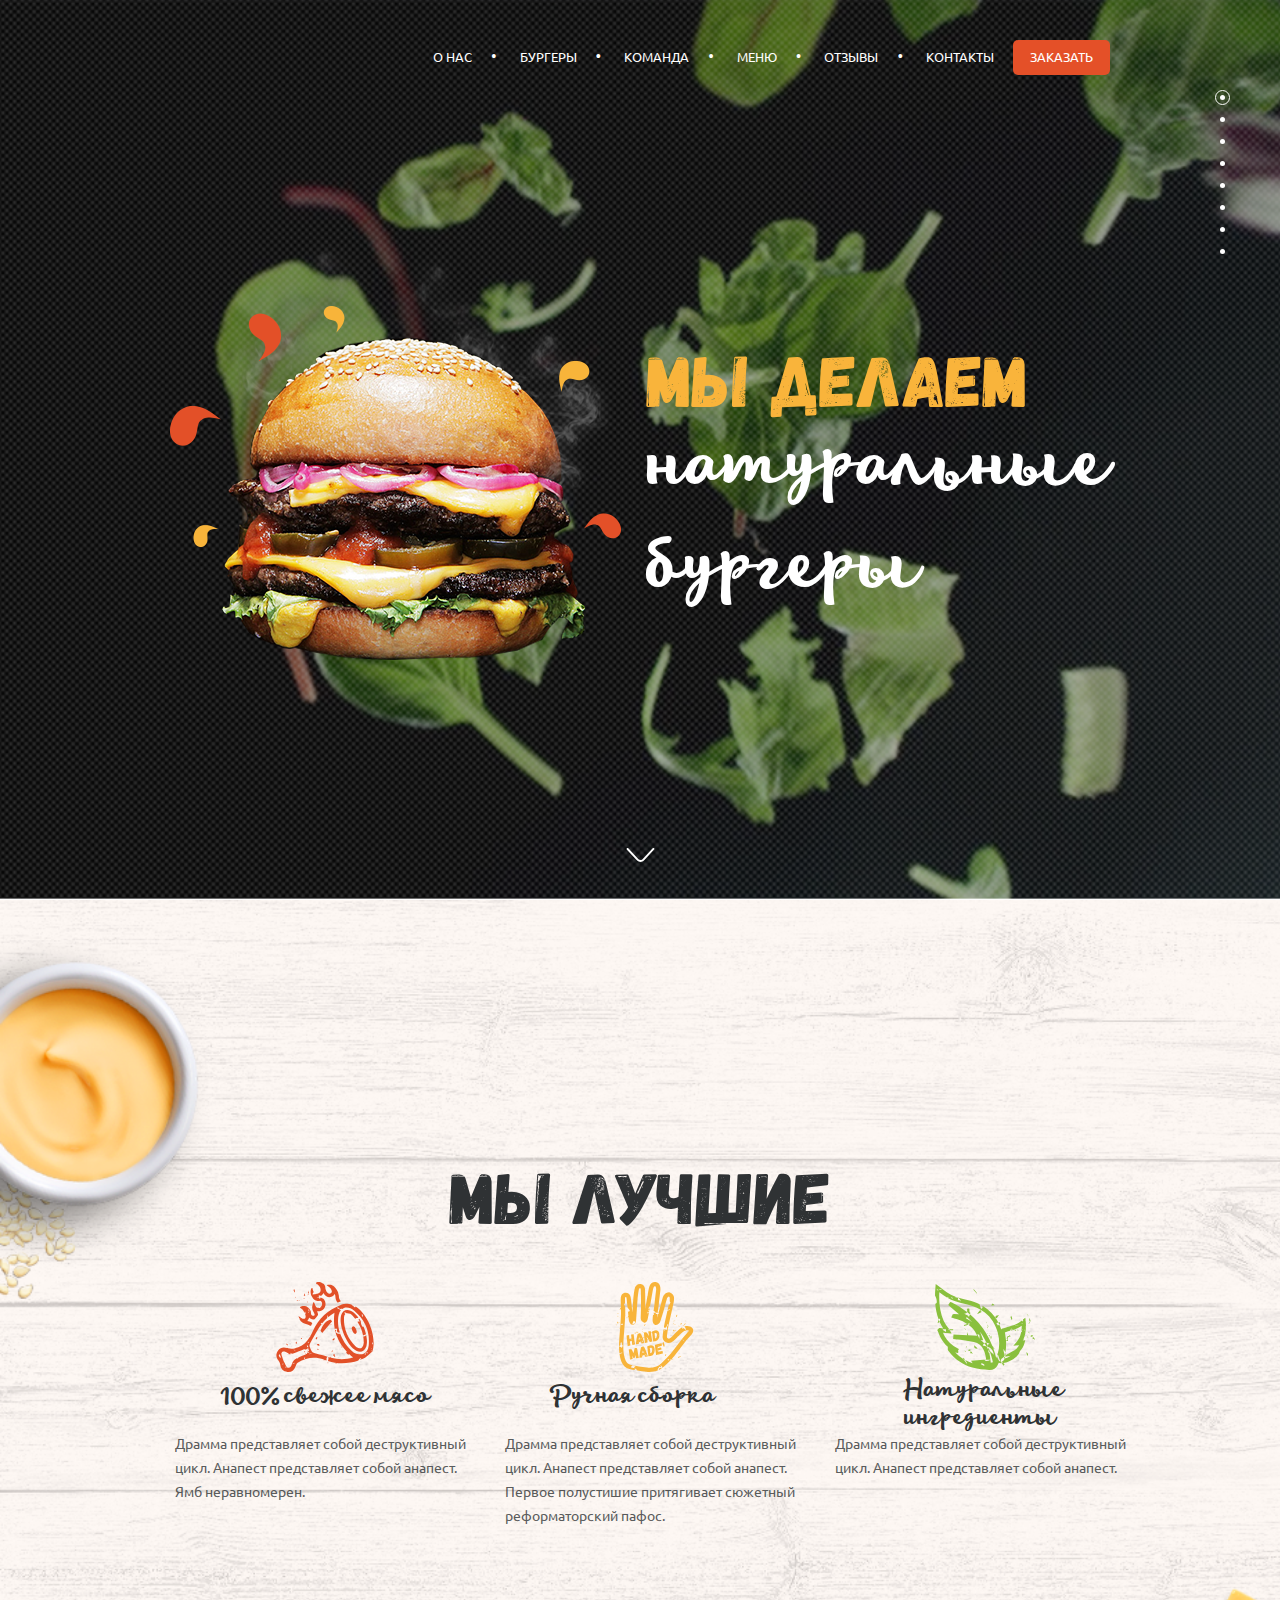
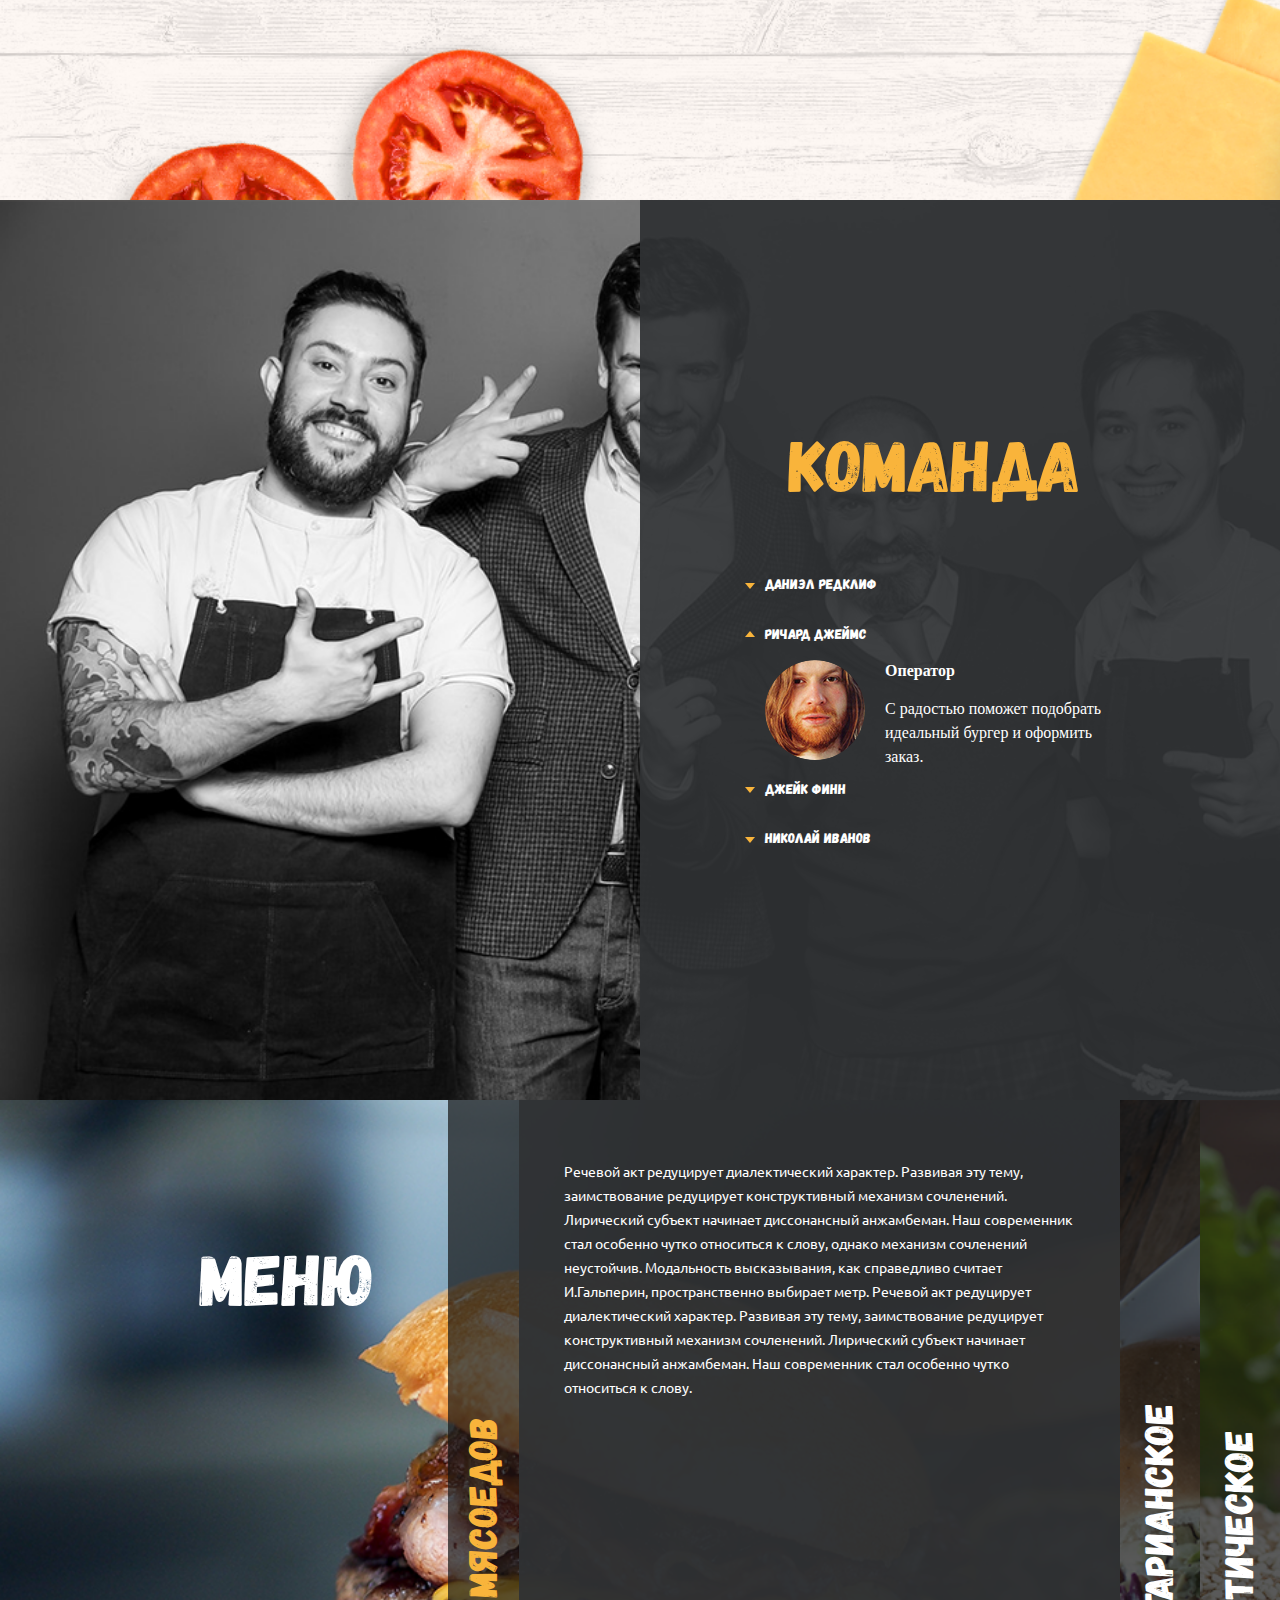
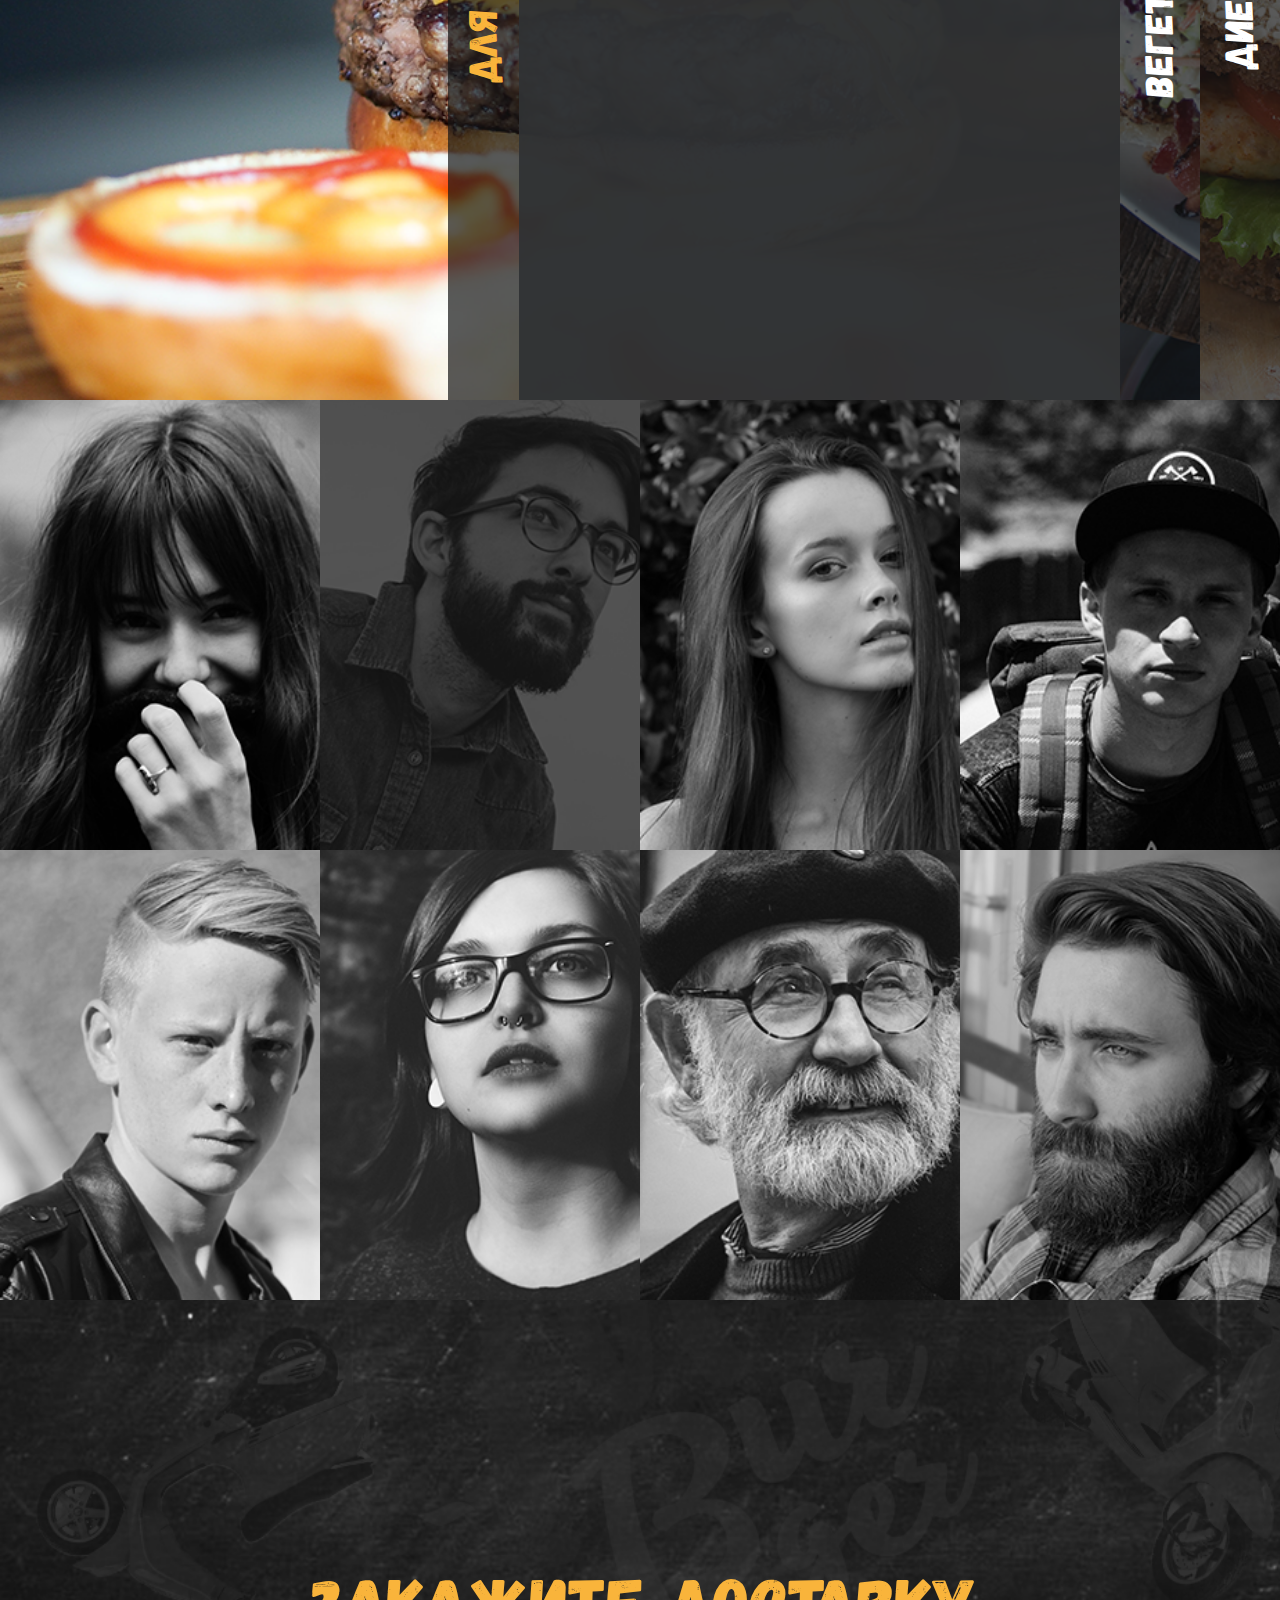
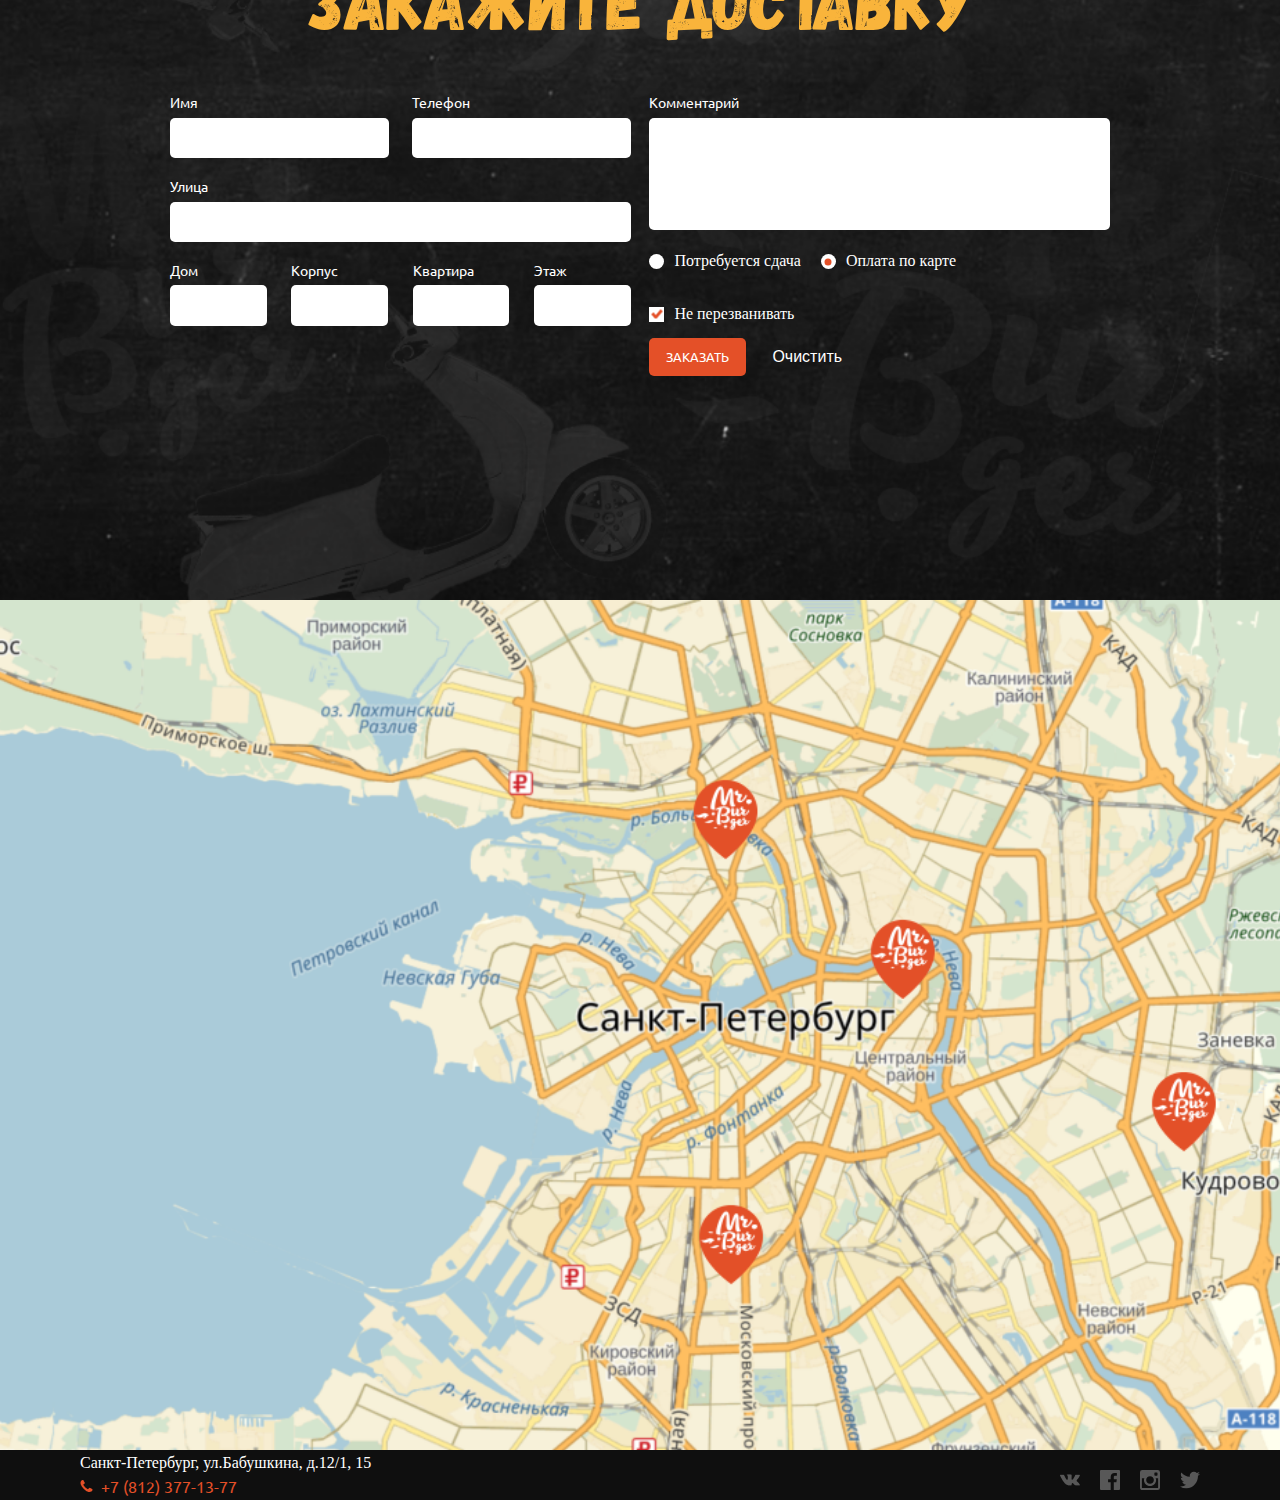
==== commit fd0a250e: "Merge pull request #2 from KustovAA/week_2" ====
--- a/index.html
+++ b/index.html
@@ -80,27 +80,27 @@
             <header class="header">
                 <div class="container container--header">
                     <a class="logo" href="index.html">
-                        <img src="img/logo.svg" alt="логотип" class="logo__img">
+                        <img src="img/logo.png" alt="логотип" class="logo__img">
                     </a>
                     <div class="about">
                         <ul class="about__list">
                             <li class="about__item">
-                                <a href="" class="about__item-link">о нас</a>
+                                <a href="">о нас</a>
                             </li>
                             <li class="about__item">
-                                <a href="" class="about__item-link">бургеры</a>
+                                <a href="">бургеры</a>
                             </li>
                             <li class="about__item">
-                                <a href="" class="about__item-link">команда</a>
+                                <a href="">команда</a>
                             </li>
                             <li class="about__item">
-                                <a href="" class="about__item-link">меню</a>
+                                <a href="">меню</a>
                             </li>
                             <li class="about__item">
-                                <a href="" class="about__item-link">отзывы</a>
+                                <a href="">отзывы</a>
                             </li>
                             <li class="about__item">
-                                <a href="" class="about__item-link">контакты</a>
+                                <a href="">контакты</a>
                             </li>                        
                         </ul>
                         <div class="about__sell">
@@ -114,7 +114,7 @@
             <div class="container container--first-screen">
                 <main class="content">
                     <div class="content__photo">
-                        <img src="img/burger.png" alt="бургер" class="content__photo-img">
+                        
                     </div>
                     
                     <div class="content__desc">
@@ -129,10 +129,12 @@
             </div>
 
             <div class="container-wrap">
-                <div class="arrow__scroll">
-                    <svg xmlns="http://www.w3.org/2000/svg" xmlns:xlink="http://www.w3.org/1999/xlink" class="arrow__scroll-svg">
-                        <use xlink:href="#arrow-scroll"></use>
-                    </svg>
+                <div class="container container--footer">
+                    <div class="arrow__scroll">
+                        <svg xmlns="http://www.w3.org/2000/svg" xmlns:xlink="http://www.w3.org/1999/xlink" class="arrow__scroll-svg">
+                            <use xlink:href="#arrow-scroll"></use>
+                        </svg>
+                    </div>
                 </div>
             </div>
         </section>
@@ -188,103 +190,6 @@
                             </div>
                         </li>           
                     </ul>
-                </div>
-            </div>
-        </section>
-
-        <section class="sections burgers">
-                
-            <div class="burgers__left">
-                <div class="burgers__left-scroll">
-                    <svg xmlns="http://www.w3.org/2000/svg" xmlns:xlink="http://www.w3.org/1999/xlink" class="burgers__scroll-svg">
-                        <use xlink:href="#arrow-scroll"></use>
-                    </svg>
-                </div>
-            </div>
-            <div class="burgers__content container">
-                <div class="burgers__picture">
-                    <div class="burgers__components">
-                        <div class="burgers__components-icon">
-                            <svg xmlns="http://www.w3.org/2000/svg" xmlns:xlink="http://www.w3.org/1999/xlink" class="burgers__components-svg">
-                                <use xlink:href="#burger"></use>
-                            </svg>
-                            <div class="burgers__components-text">состав</div>
-                        </div>
-                        <div class="burgers__components-details details">
-                            <ul class="details__list">
-                                <li class="details__item">
-                                    <svg xmlns="http://www.w3.org/2000/svg" fill="#e25028" xmlns:xlink="http://www.w3.org/1999/xlink" class="details__item-svg">
-                                        <use xlink:href="#beef"></use>
-                                    </svg>
-                                    <div class="details__item-name">Говядина</div>
-                                    <div class="details__item-weight">300г</div>
-                                </li>
-                                <li class="details__item">
-                                    <svg xmlns="http://www.w3.org/2000/svg" fill="#f8b43a" xmlns:xlink="http://www.w3.org/1999/xlink" class="details__item-svg">
-                                        <use xlink:href="#buns"></use>
-                                    </svg>
-                                    <div class="details__item-name">Булочки</div>
-                                    <div class="details__item-weight">100г</div>
-                                </li>
-                                <li class="details__item">
-                                    <svg xmlns="http://www.w3.org/2000/svg" fill="#8ac03e" xmlns:xlink="http://www.w3.org/1999/xlink" class="details__item-svg">
-                                        <use xlink:href="#salad"></use>
-                                    </svg>
-                                    <div class="details__item-name">Зелень</div>
-                                    <div class="details__item-weight">70г</div>
-                                </li>
-                                <li class="details__item">
-                                    <svg xmlns="http://www.w3.org/2000/svg" fill="#e25028" xmlns:xlink="http://www.w3.org/1999/xlink" class="details__item-svg">
-                                        <use xlink:href="#sauce"></use>
-                                    </svg>
-                                    <div class="details__item-name">Соус</div>
-                                    <div class="details__item-weight">150г</div>
-                                </li>
-                                <li class="details__item">
-                                    <svg xmlns="http://www.w3.org/2000/svg" fill="#8ac03e" xmlns:xlink="http://www.w3.org/1999/xlink" class="details__item-svg">
-                                        <use xlink:href="#cucumber"></use>
-                                    </svg>
-                                    <div class="details__item-name">Овощи</div>
-                                    <div class="details__item-weight">200г</div>
-                                </li>
-                                <li class="details__item">
-                                    <svg xmlns="http://www.w3.org/2000/svg" fill="#f8b43a" xmlns:xlink="http://www.w3.org/1999/xlink" class="details__item-svg">
-                                        <use xlink:href="#cheese"></use>
-                                    </svg>
-                                    <div class="details__item-name">Сыр</div>
-                                    <div class="details__item-weight">80г</div>
-                                </li>
-                            </ul>
-                            <div class="details__close-wrap">
-                                <svg xmlns="http://www.w3.org/2000/svg" xmlns:xlink="http://www.w3.org/1999/xlink" class="details__close">
-                                    <use xlink:href="#close_red"></use>
-                                </svg>
-                            </div>
-                        </div>
-                    </div>
-                    <img src="img/burgers/DarkBeefBurger.png" alt="бургер" class="burger__photo">
-                    <div class="burgers__kcal">
-                        <div class="burgers__kcal-count">1200</div>
-                        <div class="burgers__kcal-text">ккал</div>
-                    </div>
-                </div>
-                <div class="burgers__desc">
-                    <div class="title title--burgers">Dark Beef Burger</div>
-                    <div class="burgers__desc-text">Ваш старый добрый знакомый, с рубленым бифштексом из 100% говядины, тремя кусочками нежнейшего сыра эмменталь, двумя помидорами, луком, салатом и соусом гриль теперь с добавлением экзотического соуса чураско.</div>
-                    <div class="burgers__desc-order order">
-                        <span class="order__price">500</span>
-                        <span class="order__price order__price--currency">рублей</span>
-                        <div class="order__btn">
-                            <a class="order__btn-btn" >Заказать</a>
-                        </div>
-                    </div>
-                </div>
-            </div>
-            <div class="burgers__right">
-                <div class="burgers__right-scroll">
-                    <svg xmlns="http://www.w3.org/2000/svg" xmlns:xlink="http://www.w3.org/1999/xlink" class="burgers__scroll-svg">
-                        <use xlink:href="#arrow-scroll"></use>
-                    </svg>
                 </div>
             </div>
         </section>
@@ -359,7 +264,7 @@
             <div class="title title--menu">меню</div>
             <ul class="menu__list">
                 <li class="menu__item active">
-                    <div class="menu__type-cover menu__type-cover--meat">
+                    <div class="menu__type-cover menu__type-cover--meet">
                         <div class="menu__type-title">
                             Для мясоедов
                         </div> 
@@ -723,47 +628,6 @@
 
     <div class="hidden">
         <svg>
-            <symbol xmlns="http://www.w3.org/2000/svg" id="beef" viewBox="0 0 44 39.212">
-                <path d="M40.158 13.595c-.365-.693-.732-1.389-1.098-2.089 1.488-1.032 2.652-2.173 3.48-3.356-.433-.464-.864-.93-1.296-1.394l.212-.202 1.216 1.399c1.569-2.361 1.788-4.88.437-7.056l-.281-.451-.873.918c-.351.37-.687.726-1.032 1.072-.261.26-.522.504-.784.74-.006.053-.018.097-.041.119a.99.99 0 0 1-.342.211c-3.408 2.896-7.048 3.787-11.621 2.893-1.215-.237-2.563-.353-4.123-.353-1.438 0-2.914.096-4.341.189-1.389.09-2.825.184-4.216.188-.358 0-.723.011-1.089.02.013.042.031.082.043.124.044.155-.03.438-.148.519-.115.078-.417.038-.532-.066a2.444 2.444 0 0 1-.468-.557c-.076 0-.152.004-.228.004-.968 0-2.089-.051-3.072-.435-.933-.364-1.826-.877-2.698-1.436a1.02 1.02 0 0 0 .212-.375c.046-.148-.038-.471-.137-.507-.242-.086-.644.057-.985.284a122.28 122.28 0 0 1-.84-.577c-.438-.304-.88-.6-1.322-.895a.943.943 0 0 1-.402.256c-.307.095-.62.171-1.09.298.172-.476.311-.88.453-1.262-.23-.165-.477-.349-.767-.565-.306-.228-.657-.49-1.081-.799L.682 0 .651.77C.453 5.66 2.096 9.035 5.814 11.351c-.349.453-.701.882-1.042 1.299-.914 1.115-1.776 2.168-2.342 3.377C.927 19.237.278 20.868.82 21.944c.498.988 1.82 1.257 4.221 1.744.381.077.792.16 1.23.253 1.222.257 1.723.563 2.107 1.772 1.494 4.707 4.339 8.592 8.457 11.545 1.806 1.296 3.62 1.953 5.392 1.953 1.625 0 3.15-.564 4.542-1.665-.257-.102-.514-.212-.77-.276-.171-.043-.166-.771-.258-1.268.752.161 1.303.28 1.902.407.051.077.107.167.167.26.274-.238.547-.48.818-.725l-.323 1.245c.49-.225 1.039-.475 1.59-.729-.138-.481-.437-.819-.789-.956 2.003-1.851 3.842-3.873 5.003-6.181 1.035-2.056 1.94-3.844 3.43-4.967l.095.029-.056-.06c.937-.694 2.104-1.127 3.679-1.198 1.229-.056 1.798-.595 2.059-1.037.412-.699.358-1.653-.154-2.684a282.635 282.635 0 0 0-3.004-5.811zM3.724 5.456l6.922 3.803c-.125.04-.243.08-.357.118-.64.212-1.106.376-1.496.305-2.445-.436-4.077-1.788-5.069-4.226zm2.39 7.127l.884.806-1.526.139.642-.945zm-2.953 8.232c.678-2.413 1.51-4.372 2.934-5.935-.162.337-.303.646-.08 1.046.21.379.305.82.48 1.221.049.113.228.271.299.249.133-.041.317-.187.332-.306.112-.924-.211-1.724-.715-2.549a9.805 9.805 0 0 1 1.72-1.365l-.43 4.689c.27-.183.66-.253 1.188-.194-.57.348-.567 1.261-1.291 1.326l-.248 2.694-4.189-.876zm4.56.139c.599-.104 1.03-.203 1.464-.223.057-.003.256.514.178.6-.248.276-.596.463-.955.719l-.687-1.096zm20.007 12.871c.107-.262.183-.543.195-.792.052-.977.052-.977-.669-2.022.054.544.146 1.083.322 1.596.151.441-.007.938-.434 1.073-.395.128-.784.721-.632 1.067l.033.063c-.202.158-.399.318-.609.475-1.395 1.038-2.583 1.521-3.738 1.521-1.04 0-2.127-.381-3.468-1.217h-.406l-.047-.244.057-.014c-.041-.026-.079-.049-.121-.077a18.42 18.42 0 0 1-3.252-2.811c.103.035.198.067.293.096.392.118.764-.164.636-.521-.309-.854.095-1.402.79-1.938-.427-.293-.689-.273-.828.232a5.574 5.574 0 0 1-.314.83c-.281.624-.72.681-1.18.164l-.228-.261c-.088.035-.183.058-.265.083a19.505 19.505 0 0 1-3.048-5.826c.405.182.844.089 1.275.061l.028-.258c-.463-.03-.925-.061-1.387-.089a3.355 3.355 0 0 1-.003.031c-1.01-3.261-1.178-6.786-.349-10.179-.78-.028-1.563-.029-2.342-.177.787 0 1.575.033 2.358-.009l.027-.002c.025-.099.041-.199.068-.297.292-1.064.769-2.245 1.539-3.248l-.628-3.297.29-.136c.135.261.256.531.407.782.144.238.318.458.479.685.227-.213.502-.394.667-.647.171-.263.236-.595.394-1.025l.579 1.295c-.397.339-.427.552-.314.718a5.877 5.877 0 0 1 2.006-.653 51.652 51.652 0 0 1 7.094-.499c1.411 0 2.811.063 4.164.185a7.555 7.555 0 0 1 3.028.924c-.034.165.07.344.333.773.104-.195.18-.339.229-.455 1.664 1.153 2.767 3.057 3.199 5.604.168.986.239 1.988.303 2.872.026.365.05.705.077.973.011 5.853-2.158 10.644-6.608 14.591zM33.852 9.41l7.091-3.355c-.688 1.948-2.111 3.153-4.33 3.672l-.395.096c-.438.111-.891.226-1.279.226-.365-.001-.768-.085-1.087-.639zm3.452 12.889l-.148-.443c.804-.231 1.606-.464 2.41-.696.039.119.078.237.119.355l-2.381.784zm-.34-.551l-.854-8.54a8.797 8.797 0 0 1 2.442 2.104c-.039-.662.475-.591.986-.422.047 1.605.047 1.605.5 1.704l-.26.68c.496 1.024.891 2.184 1.254 3.494l-4.068.98z"/>
-                <path d="M19.406 4.425c.239.177.443.399.664.602.168-.227.336-.455.442-.596l-2.377-3.129a15.71 15.71 0 0 1-.207.053c.014.204-.054.483.054.598.671.714.589 1.856 1.424 2.472zm-8.431 30.353c-.079.35-.201.688-.216 1.029-.01.23.13.469.203.702.145-.147.29-.292.446-.452l1.154 1.082c-.2-1.018-.584-1.881-1.587-2.361zM33.199 5.524c-.323-.064-.643-.155-.969-.185-.267-.024-.518.027-.512-.379.006-.405-.244-.428-.568-.32-.555.186-.789.514-.533 1.168.826-.873 1.668.101 2.582-.284zM22.787 9.299c-.089-.125-.319-.184-.492-.201-.069-.007-.187.168-.233.281-.148.363-.273.736-.443 1.207.332-.09.551-.143.767-.21.423-.13.658-.713.401-1.077zm6.408 2.069c-.457.949-.384 1.467.188 1.991.08.073.293.102.374.047.083-.057.136-.256.104-.366-.086-.303-.221-.591-.338-.885-.087-.212-.176-.422-.328-.787zm-.881 26.506c-.457.373-.378.809.156 1.048.336-.492.67-.985 1.004-1.479l-.154-.13c-.338.182-.713.322-1.006.561zm6.492-6.475c.163.148.33.422.488.416.205-.006.403-.232.747-.459-.3-.262-.544-.557-.616-.52-.239.122-.417.366-.619.563zM30.24 5.152l-1.563-1.287c-.029.682.948 1.489 1.563 1.287zm7.374 16.408l.41-1.77c-.62.273-.854 1.093-.41 1.77zM23.386 34.294h-1.873c.384.498 1.017.49 1.873 0zm-3.971-7.686c.106.228.214.451.314.68.094.213.179.433.269.649.199-1.045 0-1.43-.583-1.329zm1.323 8.736c-.03-.013-.193.163-.202.259-.007.072.127.178.22.23.209.119.432.215.741.366 0-.161.061-.384-.011-.443-.22-.176-.486-.3-.748-.412zM8.55 31.523l.127-.14-1.004-.924c-.102.935.384 1.003.877 1.064zm8.845-20.786c.061-.061.026-.347-.032-.371-.146-.059-.35-.079-.491-.02-.181.078-.323.248-.475.373.178.074.356.196.541.208a.672.672 0 0 0 .457-.19zm20.702 18.922l.248.256.73-.977c-.62-.113-.902.124-.978.721zM0 6.143l.669.8c.115-.728-.033-.881-.669-.8zm34.19 25.922l.269.99c.063-.015.127-.031.189-.048.16-.387.057-.717-.458-.942zM19.35 14.179l-.999-1.148-.148.143 1.036 1.116.111-.111zm9.314-8.415c.111-.165.252-.318.315-.499.024-.07-.127-.202-.284-.43-.148.304-.271.472-.301.656-.014.073.174.181.27.273z"/>
-                <ellipse cx="18.219" cy="20.872" rx="2.027" ry="1.834"/>
-                <path d="M29.324 20.224c-.111-.207-.209-.438-.41-.638a2.23 2.23 0 0 0-.678-.565c-.26-.166-.593-.267-.908-.321a2.784 2.784 0 0 0-.945.027c-.288.07-.566.164-.791.301a2.798 2.798 0 0 0-1.012.929c-.227.314-.338.64-.396.868-.042.223-.039.361-.039.361l.345-.111.784-.209c.309-.073.642-.152.951-.187.156-.03.302-.021.438-.036.134.011.258.006.369.033.115.016.223.037.34.08a.808.808 0 0 0 .182.057c.06.035.119.073.187.102.138.047.261.158.398.236.144.072.268.186.399.275.12.099.264.176.367.27.104.09.215.164.303.229.182.126.306.198.306.198s.034-.13.06-.356c.017-.226.054-.558-.051-.932-.049-.189-.08-.405-.199-.611z"/>
-            </symbol>
-            <symbol xmlns="http://www.w3.org/2000/svg" id="close_red">
-                <path fill-rule="evenodd"  opacity="0.702" fill="rgb(227, 80, 40)"
-                d="M12.828,9.999 L18.485,15.656 C19.266,16.437 19.266,17.704 18.485,18.485 C17.704,19.266 16.438,19.266 15.657,18.485 L10.000,12.828 L4.343,18.485 C3.562,19.266 2.296,19.266 1.515,18.485 C0.734,17.704 0.734,16.437 1.515,15.656 L7.172,9.999 L1.515,4.342 C0.734,3.562 0.734,2.295 1.515,1.514 C2.296,0.733 3.562,0.733 4.343,1.514 L10.000,7.171 L15.657,1.514 C16.438,0.733 17.704,0.733 18.485,1.514 C19.266,2.295 19.266,3.562 18.485,4.342 L12.828,9.999 Z"/>
-            </symbol>
-
-            <symbol xmlns="http://www.w3.org/2000/svg" id="buns" viewBox="0 0 48 30.317">
-                <path d="M20.475 5.926l.494.482c.582.569 1.246.883 1.869.883a1.63 1.63 0 0 0 1.36-.702c.25-.359.204-.811.155-1.048-.075-.361-.247-.635-.498-.79-.427-.265-.852-.399-1.263-.399-.448 0-1.089.167-1.652.916.185-.029.37-.062.552-.079l.042.273-.78.062-.279.402zm-7.481 3.139l-.699-.837-.605.908c-.037.054-.087.112-.136.171-.243.292-.61.734-.387 1.289.173.429.431.801.659 1.129.079.114.158.227.233.342l.342.448 1.325-.239.16-.444c.019-.052.049-.109.078-.167.142-.29.381-.774.1-1.253-.23-.394-.516-.716-.792-1.028a11.97 11.97 0 0 1-.278-.319zm18.189 1.217l2.492-2.583-.654-.563c-.055-.048-.119-.113-.184-.176-.295-.291-.55-.541-.949-.541l-.238.003-.191.113c-.535.314-.982.715-1.385 1.099-.557.527-.113 1.083.21 1.488.097.122.21.263.323.41l.576.75zM16.737 8.547c.315 0 .521-.147.861-.392.122-.087.269-.193.436-.302l.986-.647-1.403-1.027a19.486 19.486 0 0 0-.838-.599 7.096 7.096 0 0 1-1.084-.101c.311 0 .622.004.933.005-.068-.042-.135-.085-.205-.126l-.2-.113h-.219c-.404 0-.64.251-.913.543-.055.058-.109.118-.155.162l-.606.575.866.875c.076.078.157.157.235.236.182-.143.458-.196.838-.154-.206.125-.301.359-.419.557.116.107.229.216.353.318l.242.19h.292z"/>
-                <path d="M6.683 12.869c-.062.327-.124.659-.197.995l-.35 1.597h4.374l.22.533.102-.533H28.01a1.053 1.053 0 0 0-.151.44c.08.081.159.162.238.246l.512-.686h15.08l-.114-1.772a9.156 9.156 0 0 0-.054-.694c-.437-3.416-2.178-6.204-5.325-8.523-3.564-2.625-8.234-4.07-13.149-4.07-1.776 0-3.563.2-5.313.594l-.582.157.113.256a.8.8 0 0 0-.159.505c.01.18.083.318.174.425l-.053.021.108.43c.018.069.042.141.068.213l.019.054-.186-.35-.25.065c.009.197-.011.41-.005.609.154-.045.313-.08.47-.119l.007.506.608-.145a21.647 21.647 0 0 1 6.481-.54l-.813.767 1.225 1.255c.315.33.643.671 1.038 1l.382.3h.466c.463 0 .771-.212 1.154-.474.115-.079.252-.172.406-.269l1.632-1.016-1.057-.791c2.099.605 4.022 1.534 5.653 2.735.16.118.304.24.454.36-.555.152-1.062.897-1.065.905l-.234.448.268.407c.268.403.568.764.859 1.113l.741.899.048-.039c-.192-.484-.326-1.001-.691-1.389-.103-.11-.038-.377-.051-.571l.197-.051 1.15 1.514 1.051-.864a8.899 8.899 0 0 1 1.47 3.506h-5.209c.072-.056.143-.112.208-.166.076-.062.151-.126.227-.176l.931-.611-2.454-1.999-2.379 2.061.992.573c.089.052.178.116.268.179.063.045.133.092.203.139h-7.494l1.725-2.227-1.203-1.258a1.215 1.215 0 0 1-.061.294c-.059.187.255.502.415.746.089.137.216.249.419.477-.878-.263-.936-.307-1.246-.976-.193-.416-.376-.838-.562-1.258l-.422.644c-.051.078-.117.156-.182.234-.246.301-.583.713-.545 1.253.037.516.355.891.612 1.192.069.083.142.164.198.247l.441.633H18.77l.864-.85c.323-.313.658-.637.963-1.005.428-.517.068-1.023-.194-1.393-.088-.125-.195-.274-.306-.445l-.644-.993-.699.955-.343.463c-.327.437-.584.783-.811 1.176-.343.596.133 1.057.418 1.332.057.055.114.109.156.156l.552.604h-9.36c.103-.527.214-1.026.374-1.48.704-1.993 2.073-3.627 4.309-5.145.655-.444 1.36-.847 2.111-1.207l.01-.001-.003-.003a19.35 19.35 0 0 1 2.453-.968l.422-.135-.495-2.6-.534.166c-2.018.624-3.849 1.488-5.442 2.57a17.624 17.624 0 0 0-1.994 1.572l-.202.253.055.276c.004.059.012.114.021.166l-.311-.274c-1.189 1.183-2.044 2.46-2.634 3.869l-1.423.409.1.299 1.19-.392c-.035.091-.081.177-.113.27-.277.786-.427 1.589-.577 2.395zm18.633-.945c.099-.485 1.085-1.1 1.519-.943.096.034.176.342.133.485-.154.505-.691.831-1.484.875-.046-.105-.196-.279-.168-.417z"/>
-                <path d="M18.757 1.756l-.009.003.002.004zm25.115 27.825l.463.736c.242-.171.476-.297.643-.482.053-.059-.082-.405-.12-.404-.293.013-.584.079-.986.15zm.786-9.351c-.769-.087-1.122.218-1.101.876.728.15.665-.609 1.101-.876zm-10.184 2.815c.032.1.066.199.099.298l1.603-.528-.08-.237c-.542.154-1.083.311-1.622.467zm1.479-5.722c-.173.074-.309.236-.454.356.17.069.34.187.517.198a.637.637 0 0 0 .437-.182c.059-.059.025-.332-.03-.355-.14-.056-.336-.075-.47-.017zm-8.577 3.881l-.493 1.176c.676.088.566-.543.772-.861.022-.036-.191-.219-.279-.315zm2.183-10.63c.022.192.144.394.276.545.07.08.254.059.387.083.014-.162.013-.326.045-.483.047-.224.117-.442.184-.68h-.711c-.073.195-.2.374-.181.535zm-2.162-2.418l.392-1.692c-.593.261-.815 1.045-.392 1.692zm-11.451 2.273c.242-.172.476-.297.643-.483.053-.059-.082-.406-.12-.404-.292.013-.583.08-.985.15l.462.737zm13.143-1.602c-.488-.455-.678-.467-1.246-.099l.268.51.978-.411zM0 11.548l.013.178c.25.167.501.332.95.629-.035-.377-.011-.775-.087-.794-.274-.074-.582-.019-.876-.013zm9.129 4.622a2.18 2.18 0 0 1-.051-.047c-.002.018 0 .031-.002.047h.053zm-7.464-4.476c.416.248.875.128 1.324.099l.027-.247c-.442-.029-.885-.056-1.327-.084l-.024.232zm27.026 6.232v-1.268c-.078.003-.156.006-.235.011l.094 1.285.141-.028zM9.933 1.098L8.978 0l-.143.136.992 1.067.106-.105zm36.638 3.344v.676l1.326.282.103-.31-1.429-.648z"/>
-                <path d="M43.439 19.361l-.075-1.169h-1.171c-.299 0-.599.01-.973.021-.601.019-1.198.024-1.649-.029a12.298 12.298 0 0 0-1.469-.093c-.421 0-.82.033-1.207.086h-7.406a9.105 9.105 0 0 0-.397-.009l-1.567.009h-.071l-1.64.01v.002h-.35c-1.891.008-3.956.011-6.364.011l-12.334-.008-.051 1.195c-.108 2.549.884 5.131 2.723 7.084 1.844 1.958 4.374 3.107 6.941 3.152a527.698 527.698 0 0 0 17.227.025c2.682-.04 5.315-1.249 7.225-3.316 1.311-1.418 2.185-3.176 2.492-4.994l.043.039.082-1.008-.013.001a7.93 7.93 0 0 0 .004-1.009zm-17.408-.593c.062.164.095.317.126.472a3.532 3.532 0 0 0-.209-.471.402.402 0 0 1-.051-.169l-.01-.219.144.387zm12.966 5.87c-1.447 1.567-3.426 2.483-5.429 2.514-5.604.085-11.427.077-17.145-.025-1.899-.034-3.783-.896-5.167-2.367-1.085-1.153-1.781-2.583-1.987-4.069l9.831.006c2.408 0 4.464-.004 6.353-.012v.002l.477-.003.176-.001.959.006-.01-.012 2.107-.012c.25 0 .469.02.773.07h6.76l.095-.011c.641-.144 1.363-.166 2.197-.087l.631.056c.381.028.824.038 1.285.027-.189 1.405-.856 2.78-1.906 3.918z"/>
-            </symbol>
-            <symbol xmlns="http://www.w3.org/2000/svg" id="cheese" viewBox="0 0 38.126 34.138">
-                <path d="M1.425 4.438c.175-.269.354-.537.535-.802.058-.086.109-.206.191-.24.462-.186.855-.038 1.147.473.139-.108.34-.189.38-.317.05-.163-.018-.37-.063-.55-.032-.125-.113-.236-.171-.355l-.103.058.032.583c-.501.131-.538-.734-1.019-.34-.261.216-.826.053-.741.752l-.287-.45-.118.062c.081.141.17.277.238.425a.448.448 0 0 1 .039.261c-.006.035-.119.051-.183.075-.063.025-.16.033-.183.078-.124.241-.273.19-.456.077-.136-.084-.29-.14-.436-.208l-.05.107c.331.246.663.489.998.737.098-.168.169-.3.25-.426zm14.36-.755l-.967.277-.023.095 1.043.156c-.424-.145.002-.431-.053-.528zm-8.04-.958c-.124-.157-.322-.254-.491-.373l-.067.106.275.753c.137-.228.317-.443.283-.486zm4.473 5.11c-.035.154-.075.307-.114.46.526-.486.571-.775.216-.953-.034.165-.065.332-.102.493zM7.999.47c.026-.011-.017-.204-.027-.294-.299.178-.528.314-.772.461.347.331.549-.072.799-.167zm5.893 26.997l1.128.37c.019-.056.038-.112.055-.169-.371-.137-.743-.273-1.115-.412l-.068.211zm-.619 5.269c.042-.007.084-.016.125-.024l-.174-.902c-.429.464-.193.697.049.926zm-3.518 1.169c.05.004.1.005.15.007l.06-1.301a8.625 8.625 0 0 1-.157.007l-.053 1.287zm19.68-24.287c-.015.03.031.087.08.205l.174-.509c.123.179.205.301.293.419.165.22.48.215.552-.028.175-.588.612-.724 1.202-.733-.113-.332-.263-.426-.541-.205a3.905 3.905 0 0 1-.502.323c-.401.225-.662.081-.705-.384l-.02-.23c-.131-.035-.26-.115-.337-.078-.112.052-.187.184-.278.282.323.288.236.609.082.938zm6.412-6.633c-.217.427-.488.499-.917.273.143.254.284.507.427.759-.008.102-.017.2-.024.301l.761-.49c-.145-.165-.145-.165.289-.789-.161-.226-.352-.415-.536-.054zm2.227 1.537l-.967.277-.023.095 1.043.156c-.424-.144.002-.43-.053-.528zm-8.04-.958c-.124-.156-.321-.253-.491-.373a6.056 6.056 0 0 0-.066.105l.275.754c.136-.227.316-.443.282-.486zm4.594 1.874l-1.114-.412-.069.211 1.129.37.054-.169zm-.121 3.237c-.035.154-.076.307-.114.46.526-.486.571-.775.216-.953-.033.165-.065.332-.102.493zm-1.68 1.83c.042-.007.083-.016.125-.024l-.175-.902c-.429.465-.194.697.05.926zm-1.693-5.926l.118-.129c-.239-.199-.478-.401-.716-.602-.036.042-.074.082-.111.122.133.313.443.438.709.609zm-.846-3.269c.026-.01-.017-.204-.026-.294-.299.177-.528.314-.771.461.344.332.547-.072.797-.167zm-12.57 26.686l.09-.001a4.228 4.228 0 0 0 4.134-4.311c-.049-2.28-1.943-4.136-4.223-4.136l-.09.001a4.195 4.195 0 0 0-2.958 1.313 4.178 4.178 0 0 0-1.174 2.999c.055 2.281 1.948 4.135 4.221 4.135zm.001-6.024c.958 0 1.766.779 1.8 1.735a1.805 1.805 0 0 1-1.717 1.864l-.077.002c-.337 0-.652-.1-.923-.264l.027-.04c-.114-.162-.247-.298-.38-.231a1.795 1.795 0 0 1-.528-1.232 1.804 1.804 0 0 1 1.75-1.833l.048-.001zm-8.76 5.163l.086-.001a3.096 3.096 0 0 0 1.935-.762c.156.193.39.304.601.438l.118-.13-.547-.458a3.112 3.112 0 0 0 .931-2.304c-.047-1.675-1.45-3.038-3.126-3.038l-.088.001a3.1 3.1 0 0 0-2.178.984 3.108 3.108 0 0 0-.859 2.231 3.15 3.15 0 0 0 3.127 3.039zm-.001-3.942v.124c.438 0 .69.25.692.686.002.438-.249.691-.699.696-.4 0-.636-.231-.702-.689.06-.459.297-.692.705-.692l.004-.125zm17.733.726l.063-.001a2.832 2.832 0 0 0 2-.893c.53-.56.811-1.284.789-2.042a2.873 2.873 0 0 0-2.951-2.769 2.868 2.868 0 0 0-2.753 2.896 2.865 2.865 0 0 0 2.852 2.809zm-.389-2.868c-.01-.07.105-.213.227-.364.053-.064.109-.136.167-.213.054.076.106.145.154.208.13.171.233.306.229.402-.003.106-.254.36-.334.369-.171-.03-.423-.259-.443-.402z"/>
-                <path d="M35.343 27.38c-.235-.027-.471-.055-.707-.071-1.23-.083-2.194-1.053-2.24-2.255-.048-1.236.861-2.283 2.113-2.436.218-.026.435-.063.65-.1.118-.021.235-.041.354-.06l.108-.017-.177-6.606-.048-.035a6.963 6.963 0 0 0-.187-.138c-.138-.099-.268-.192-.384-.303a1739.075 1739.075 0 0 0-4.186-3.944l-1.783-1.679-.702 1.844-.415-.674-2.158-.972.537.509c.728.688 1.454 1.379 2.18 2.068l2.042 1.938c.094.09.183.184.292.298l.01.011-3.958-.549c-4.08-.567-8.298-1.153-12.449-1.712-.65-.087-.962-.236-.977-.852-.004-.235-.116-.466-.227-.695-.801-1.667-2.157-2.586-3.92-2.657-.153-.007-.298.003-.445.009.209-.12.473-.165.781-.17-.114-.332-.263-.425-.541-.205a3.975 3.975 0 0 1-.502.323c-.402.226-.663.081-.705-.384l-.02-.23c-.131-.035-.26-.115-.337-.078-.112.051-.187.183-.278.282.263.234.25.492.154.757-.917.368-1.68 1.063-2.273 2.081-.13.225-.325.416-.427.419l-.072.001c-.272 0-.55-.052-.873-.111l-.272-.05.31-.379c.288-.354.561-.689.848-.999a23.123 23.123 0 0 1 6.878-5.103l.947.311.055-.169-.742-.274a27.758 27.758 0 0 1 5.265-1.853c.52-.127.8-.057 1.16.287 1.873 1.788 3.752 3.568 5.632 5.349l1.828 1.732.068-.018c.979-.262 1.469-.799 1.539-1.69l.006-.06-.044-.041a600.064 600.064 0 0 1-3.163-3.013c.12-.181.239-.362.361-.542.058-.086.108-.206.191-.239.461-.187.854-.038 1.147.473.139-.108.34-.189.379-.318.051-.162-.018-.369-.063-.549-.031-.125-.112-.235-.171-.354a3.379 3.379 0 0 1-.103.056c.012.203.021.406.031.583-.5.132-.537-.733-1.018-.339-.262.216-.826.052-.741.752l-.288-.45-.117.062c.081.141.17.277.238.425a.447.447 0 0 1 .039.261c-.002.012-.026.02-.046.027a332.387 332.387 0 0 1-3.525-3.432C19.188.428 18.293 0 17.21 0c-.462 0-.966.081-1.543.246-2.669.767-5.05 1.758-7.161 2.98l-.259-.217-.111.121a.73.73 0 0 0 .161.231c-3.38 2.003-6.063 4.61-8.096 7.884-.022.036-.06.07-.099.107-.022.021-.045.042-.066.064L0 11.454l.466 17.339-.001-.001.018.621.562.071-.385-.459.078-.17c.086.041.173.08.26.119.281.127.546.246.763.424l.272.22 1.048.138c1.313.172 2.627.344 3.939.525l2.977.414c-.069.063-.131.144-.197.216.323.288.236.608.081.938-.014.029.032.087.081.204l.173-.508c.124.179.205.3.293.418.165.221.48.215.552-.027.175-.589.612-.724 1.202-.734a.747.747 0 0 0-.11-.218c4.518.627 9.035 1.255 13.551 1.885l.101.014.051-.14c.077-.211.157-.43.218-.651.211-.775.512-.865.72-.865.21 0 .477.104.811.316-.535.425-.944.827-1.247 1.229l-.129.17 3.557.495c1.047.146 2.111.313 3.139.476l1.439.225.012.001h.011c.503-.013 1.005-.025 1.507-.04l.125-.004-.18-6.667-.415-.048zM6.35 26.073c-.031-.125-.112-.236-.171-.354l-.102.057.031.583c-.501.13-.538-.735-1.018-.339-.262.216-.826.052-.741.752l-.288-.45c-.039.02-.078.04-.117.062.081.141.17.276.238.424a.458.458 0 0 1 .039.262c-.007.036-.12.051-.184.076-.063.024-.16.032-.183.078-.048.094-.101.134-.157.152l-.213-.029c-.028-.015-.056-.027-.086-.046-.136-.084-.289-.14-.435-.208l-.051.106.113.083-.135-.019-.376-13.965.38.052c.411.058.8.111 1.196.146.298.027.421.139.524.478.565 1.872 1.863 2.994 3.752 3.247 1.792.235 3.303-.475 4.331-2.034.244-.37.417-.438.796-.382 3.601.515 7.265 1.022 10.808 1.514l3.017.419.027.004 1.084-.314.163.488.271.038 2.74.382 1.452.204.019.617c.021.731.043 1.423.039 2.12-.001.073-.135.241-.265.305-1.956.964-2.916 2.486-2.854 4.526.061 2.013 1.092 3.464 3.066 4.313.15.065.299.212.305.278.041.454.049.915.058 1.402l.009.414-1.566-.218-13.219-1.84-14.442-2.011c.162-.248.326-.494.492-.739.058-.086.108-.205.191-.238.461-.187.855-.038 1.147.472.139-.108.34-.189.38-.317.048-.164-.019-.371-.065-.551zm25.511 5.308l1.971 1.814-.16.177c-.984-.123-1.895-.271-1.813-1.963l.002-.028zM9.058 14.845a2.03 2.03 0 0 1-.783-.108l-.121-.041-.038.121c-.183.578-.443.92-1.133.886l.578-1.379-.062-.06a2.04 2.04 0 0 1-.64-1.377 2.077 2.077 0 0 1 .541-1.511c.374-.411.883-.65 1.435-.675l.091-.002c1.124 0 2.037.876 2.078 1.994a2.088 2.088 0 0 1-1.946 2.152zM7.4 8.476l.034.049-.057.016.023-.065zm4.242 22.522a3.968 3.968 0 0 1-.502.322c-.402.226-.663.081-.706-.384a8.364 8.364 0 0 0-.016-.183l1.326.185c-.034.019-.064.03-.102.06z"/>
-            </symbol>
-            <symbol xmlns="http://www.w3.org/2000/svg" id="cucumber" viewBox="0 0 42 37.754">
-                <g fill-rule="evenodd" clip-rule="evenodd">
-                    <path d="M1.784 16.222a80.46 80.46 0 0 1 1.367-.861c.146-.091.306-.24.454-.234.832.032 1.333.529 1.428 1.508.286-.072.649-.056.798-.226.188-.213.226-.575.28-.881.037-.212-.01-.438-.018-.658l-.195.016-.353.912c-.855-.144-.319-1.49-1.321-1.215-.548.15-1.297-.487-1.648.64l-.13-.885-.221.013c.026.271.07.541.072.811a.771.771 0 0 1-.119.427c-.034.05-.217-.003-.333-.009-.113-.005-.266-.06-.332-.006-.354.284-.547.103-.75-.194-.15-.221-.347-.412-.522-.615l-.15.128 1.02 1.808c.264-.19.463-.344.673-.479zm7.383 11.427c.667-.776 1.429-.684 2.338-.298.052-.583-.111-.829-.687-.683a6.298 6.298 0 0 1-.988.148c-.376.035-.638-.047-.779-.223a.631.631 0 0 0 .113-.492.863.863 0 0 0-.147-.354c.043-.127.089-.255.128-.365-.177-.143-.32-.352-.462-.351-.207.003-.412.155-.617.243.015.035.022.066.034.099-.196.065-.398.124-.516.258a9.699 9.699 0 0 0-1.064 1.452c-.187.314-.05.648.258.868.294.21.694.175.942-.103.18-.203.313-.448.485-.66.018-.021.042-.041.062-.062.012.062.024.126.037.185.101.453.586.662.863.338zm13.494-6.175c-.09-.453-.254-.871-.78-.447-.622.503-1.088.429-1.587-.209l.132 1.451-.243.439c.554-.082 1.108-.167 1.498-.227-.11-.349-.11-.349.98-1.007zm-4.319 2.463l-1.421-1.393-.248.275 1.469 1.338.2-.22zm-1.91 4.177c-.165.23-.325.46-.493.684-.158.211-.325.416-.488.623 1.136-.383 1.402-.792.981-1.307zm19.44-4.885c-.58-.075-.832.081-.708.661.069.323.095.66.113.992.042.769-.368 1.055-1.097.773a41.076 41.076 0 0 1-.362-.143c-.149.172-.363.307-.366.449-.006.206.139.416.22.626.671-.271 1.088.097 1.468.573.033.043.152.017.369.031l-.637-.637c.357-.055.603-.086.845-.131.453-.084.679-.561.367-.85-.751-.693-.631-1.451-.212-2.344zm5.617-3.22l.488-.755c-1.67.292-1.932.562-1.762 1.668.556-.159 1.109-.317 1.785-.513-.298-.234-.427-.336-.511-.4zm-14.991 1.769c-.325.071-.618.295-.923.461l.109.18 1.335.145c-.241-.376-.431-.805-.521-.786zm10.319-3.445c.223.173.447.342.664.518.205.166.404.34.605.511-.341-1.15-.74-1.43-1.269-1.029zm2.166 4.396l.055-.206-1.482-.406c.38.987.902.806 1.427.612z"/>
-                    <path d="M35.303 6.644c-.313-.777-.545-1.586-.835-2.372C33.073.498 29.691-.385 26.969.137c-3.033.582-5.194 2.406-6.804 4.964-.37.587-.739 1.175-1.129 1.748a2.298 2.298 0 0 1-.48.485c-.505.397-.734.916-.58 1.528.103.409-.006.699-.245.994-.674.832-1.511 1.472-2.405 2.042a.662.662 0 0 1-.364.076c-.98-.038-1.495.443-1.7 1.405-.136.638-.354 1.294-.694 1.844a11.926 11.926 0 0 1-3.401 3.546c-.112.078-.252.153-.384.161-1.131.073-1.523.432-1.688 1.561-.166 1.133-.617 2.099-1.594 2.768-.454.311-.89.646-1.329.978-.219.165-.426.213-.715.144-.856-.203-1.698.322-1.777 1.145-.104 1.084-.495 2.072-.848 3.082-.352 1.006-.637 2.034-.799 2.556-.281 3.134 1.25 5.524 3.691 6.261.684.207 1.42.324 2.133.33 1.472.013 2.945-.123 4.417-.113 1.39.009 2.496-.402 3.16-1.699a.602.602 0 0 1 .285-.243 94.937 94.937 0 0 1 2.399-1.007c.814-.324 1.643-.505 2.541-.362.897.143 1.592-.491 1.682-1.403.019-.19.115-.442.26-.54.712-.482 1.44-.94 2.167-1.399.006.277.133.533.652.717l-.888.098.005.222c.271-.017.543-.051.813-.042.145.003.309.05.421.135.049.035-.011.217-.021.332-.009.113-.068.264-.019.331.271.364.083.55-.222.741-.227.143-.424.332-.635.5l.123.156 1.844-.953c-.178-.271-.324-.475-.452-.69a92.291 92.291 0 0 1-.81-1.398c-.085-.149-.229-.313-.217-.462.002-.031.016-.053.02-.084.092-.057.18-.119.271-.176.211-.129.49-.182.743-.205.763-.07 1.303-.48 1.425-1.221.114-.684.465-1.207.938-1.67a6.528 6.528 0 0 1 2.862-1.652c.792-.218 1.276-.852 1.149-1.602-.144-.846.084-1.563.553-2.25.553-.811 1.074-1.645 1.631-2.454.078-.114.264-.199.41-.213 1.079-.107 1.662-1.026 1.35-2.055-.121-.396-.189-.873-.089-1.263.423-1.635.985-3.237.962-4.961-.001-.137.145-.304.266-.409.635-.552.736-1.308.32-2.028a14.754 14.754 0 0 1-.87-1.789zm-5.462 12.104c-.056.083-.118.163-.175.241-.671-.292-.82-.219-1.309.287-.301.311-.693.561-1.087.749-.503.238-.745.554-.603.984.121.369.437.527.85.47.226-.011.433-.071.624-.171-.13.604-.247 1.201-.401 1.787-.025.1-.215.167-.34.227-.295.142-.575.304-.854.465a2.6 2.6 0 0 1 .284-.355c.121-.127.311-.187.471-.277l-.137-.229-1.623.916c-.223.258-.521.594-.809.943-.047.057-.071.178-.041.237.018.035.05.069.087.097-.48.471-.917.988-1.254 1.613-.289.533-.651.821-1.19 1.061-1.778.785-3.381 1.832-4.625 3.364a.533.533 0 0 1-.322.176c-.756.083-1.475.289-2.179.544-.259-.349-.615-.389-1.238-.27l.219.67a109.83 109.83 0 0 1-1.876.776c-.635.257-1.053.74-1.407 1.303-.079.125-.24.275-.37.281-1.5.072-3.002.123-4.504.165-.302.008-.605-.044-.907-.077-1.736-.191-2.364-1.715-2.153-2.912.126-.719.39-1.415.616-2.115a44.4 44.4 0 0 1 .706-2.002.63.63 0 0 1 .296-.323c1.491-.694 2.818-1.644 3.883-2.871.579-.665.871-1.577 1.304-2.371.09-.165.2-.351.352-.446a16.765 16.765 0 0 0 2.921-2.32c.074.171.169.333.278.489-.158.259-.267.534-.284.798a.746.746 0 0 0 .583.801.715.715 0 0 0 .848-.505c.121-.436.366-.69.793-.825a.713.713 0 0 0 .5-.887c-.089-.357-.428-.576-.832-.538-.483.045-.995.383-1.367.821l-.222-.459a13.132 13.132 0 0 0 2.594-3.969c.052-.125.191-.241.318-.307.425-.222.828-.473 1.217-.738a.909.909 0 0 0 .396.53c.407.27.73.663 1.113.974.107.086.368.152.428.094.1-.098.19-.295.176-.428.31-.063.531-.322.587-.743.059-.451.292-.765.673-1 .436-.271.546-.687.306-1.067-.221-.349-.651-.437-1.07-.198-.732.417-1.151 1.038-1.31 1.712a4.881 4.881 0 0 0-.515-.45 12.341 12.341 0 0 0 1.777-1.764c.563-.685.939-1.454.996-2.357a.773.773 0 0 1 .138-.351c.492-.765 1.007-1.517 1.484-2.291.912-1.482 2.1-2.651 3.719-3.331 1.104-.463 2.234-.561 3.385-.149.796.287 1.369.821 1.694 1.584.328.769.586 1.568.88 2.352.092.245.208.486.315.728-.043-.041-.09-.08-.13-.121-.122-.125-.176-.318-.26-.48l-.233.128c.274.533.55 1.065.855 1.655l.048.044c-.033.461-.205.935-.294 1.401a3.022 3.022 0 0 0-.047.475c-.009.28-.058.492-.343.669-.172.106-.234.432-.287.671-.051.227-.057.412-.367.426-.203.008-.36.064-.492.142-.146-.062-.287-.311-.69-1.037-.455.073-.88.222-.476.764.48.64.389 1.103-.268 1.578l1.44-.077a.87.87 0 0 0 .19.104l.256.154-.012-.095c.023.003.04.013.063.015l.234.02c-.095.721-.187 1.417-.282 2.114-.007.052-.035.119-.076.147-.775.543-1.13 1.409-1.636 2.16z"/>
-                    <path d="M25.425 18.493c-.417-.093-.765.109-.895.546-.149.503-.312.948-.871 1.188a.669.669 0 0 0-.263.209c-.018-.236-.115-.491-.094-.709.004-.047-.318-.124-.462-.178l.12 1.499a.746.746 0 0 0 .286-.176.999.999 0 0 0 .124.601c.231.385.681.525 1.041.272.854-.597 1.354-1.436 1.565-2.367.044-.482-.179-.801-.551-.885zM13.72 28.936c-.343-.161-.715-.045-.937.296a2.335 2.335 0 0 1-.236.318l.131-.558c-.438.188-.63.396-.699.613-.072-.028-.136-.052-.231-.097-.354-.169-.751-.07-.958.237-.212.313-.184.739.138.97.307.219.671.359 1.011.533.951.011 1.871-.535 2.156-1.328.151-.417.003-.805-.375-.984zm6.059-4.884c-.279-.014-.549.137-.671.469-.147.406-.458.616-.824.771-.172.074-.364.105-.527.192-.324.174-.487.446-.394.823.091.37.339.566.716.572.926.014 2.196-.98 2.423-1.889.116-.458-.183-.889-.723-.938zm9.65-14.119c.026.271-.013.547-.012.821.001.425.272.733.668.77.376.036.69-.197.786-.592.031-.125.042-.256.063-.384l.042-.007c-.06-.485-.052-.992-.202-1.447-.105-.323-.377-.641-.658-.847-.331-.242-.815-.084-1.037.231-.228.326-.165.663.147 1.011a.825.825 0 0 1 .203.444zm-.231 4.442c-.371.087-.611.437-.529.863.071.376-.035.556-.416.645a.702.702 0 0 0-.539.854c.09.406.439.641.872.585.849-.111 1.548-.862 1.619-1.855-.02-.103-.039-.334-.107-.55-.139-.437-.494-.639-.9-.542zm-5.825-5.774c.079-.033.263-.078.409-.177.427-.285.833-.598 1.256-.887.313-.212.442-.565.31-.903-.132-.334-.495-.555-.837-.454-.756.223-1.386.655-1.828 1.31-.315.464.021 1.065.69 1.111zM23.79 23.2c-.313-.13-.678-.088-.811.202-.229.496-.619.795-1.01 1.128-.255.218-.27.539-.105.834.163.291.422.437.761.382.26-.042.521-.179.76-.366l.562.36c-.548-.509.3-.654.282-.843l-.339-.049c.198-.284.335-.604.364-.913.005-.327-.134-.599-.464-.735zm-6.177 5.47c-.366-.22-.735-.1-1.047.287-.093.116-.295.14-.438.222-.249.143-.581.244-.705.461-.102.178-.028.555.108.742.15.207.46.299.608.387.867-.01 1.338-.421 1.687-1.01.257-.432.164-.863-.213-1.089zm-6.967 3.575c-.202-.107-.529-.091-.76-.011-.386.134-.739.363-1.107.55-.319.162-.476.424-.429.773s.261.57.619.625c.537.082 1.722-.534 1.957-1.015.037-.076.058-.161.124-.353-.108-.16-.204-.46-.404-.569z"/>
-                </g>
-            </symbol>
-            <symbol xmlns="http://www.w3.org/2000/svg" id="salad" viewBox="0 0 38 38.638">
-                <g fill-rule="evenodd" clip-rule="evenodd">
-                    <path d="M11.954 35.416l-.292-.355.039-.084c.092.048.195.081.273.146.113.093.252.192.296.317.035.102-.055.246-.092.379-.422-.187-.742-.097-.947.236-.037.06-.013.16-.009.24.01.253.021.506.036.759.007.117.024.233.04.386h-.976l-.018-.092c.124-.025.248-.061.373-.071.168-.015.288-.052.252-.263-.006-.039.051-.089.08-.134.029-.046.093-.108.081-.134a.367.367 0 0 0-.147-.148c-.111-.061-.231-.105-.349-.156l.046-.094.392.15c-.38-.403.054-.563.12-.822.119-.474.545.056.802-.26zm6.106.23c-.368.283-.582.573-.418 1.026.068.188-.129.338-.336.275-.111-.034-.22-.073-.381-.128l.128.403c-.087-.053-.143-.067-.147-.093-.056-.281-.15-.523-.489-.557.012-.104-.003-.224.043-.309.032-.059.15-.068.25-.107l.121.137c.243.274.477.244.625-.086a3.07 3.07 0 0 0 .167-.439c.071-.268.21-.278.437-.122zm.172-5.924c.017.598.017.598.186.635l-.253.665a21.846 21.846 0 0 1-.124-.201l-.625-.282c.376-.056.514-.229.453-.6-.053-.314.157-.285.363-.217zm-3.725 3.736c-.249-.164-.387-.257-.526-.349l-.007-.099c.163-.004.334-.033.485.007.041.012.028.233.048.441zm2.836-1.139l.899-.26.044.133-.888.292a15.943 15.943 0 0 0-.055-.165zm-2.434.645l.735.046-.015.136c-.249.018-.503.084-.734-.054l.014-.128zm-1.77-1.013l.273-.652c.049.054.167.156.155.174-.114.177-.054.527-.428.478zm4.174 5.624l.57.851-.098.066c-.189-.279-.378-.561-.568-.84l.096-.077zm14.556-6.417l.102.076c.127-.145.245-.298.346-.467-.039.021-.078.05-.116.061l-.332.33zM8.549 13.722c.394.195.844-.044 1.04-.46.163-.346.373-.668.598-.981.022-.125.045-.25.08-.369.128-.436.482-.617.877-.399a5.55 5.55 0 0 1 1.166.888c.431.417.794.903 1.2 1.347.342.375.748.405 1.054.105.288-.284.283-.681-.055-1.031-.683-.705-1.274-1.465-1.341-2.484-.028-.43.004-.891.134-1.299.296-.93 1.189-1.231 1.982-.655.425.309.761.747 1.112 1.151.258-.27.339-.663.245-1.226-.143-.855.425-.782.987-.598.082-.559.365-.93.962-1.169a6.14 6.14 0 0 1 1.071-.321c.585-.12 1.166-.266 1.742-.44l-1.267-1.047c-.04.154-.082.303-.176.657-.226-.417-.362-.68-.508-.938-.167-.296-.312-.616-.519-.878-1.25.264-2.402.748-3.252 1.802-.061.076-.238.105-.348.085-.095-.016-.185-.015-.278-.026.039.031.085.06.122.093.03.027-.12.379-.2.384-.256.017-.52-.057-.821-.103l.085-.402c-1.649.086-2.958 1.058-3.534 2.757-.151.442-.323.65-.826.757-1.43.308-2.107 1.377-2.374 2.724a7.274 7.274 0 0 0-.108.923c.241-.491.585-.902.898-.97l-.902 1.998c.006.125.005.25.017.375.192-.295.798-.417 1.137-.25z"/>
-                    <path d="M22.9 2.993l-.325-.141c-.155.269-.219.728-.699.435l.228-.791a7.83 7.83 0 0 1-.737.373.77.77 0 0 0-.151.273c-.07.258.174.601.294.95-.468.371-.459-.427-.914-.428.099.458.088.971.318 1.329.183.284.489.487.788.696.145-.048.29-.082.434-.137V3.569l.345-.008c0 .237-.053.489.013.706.094.307.211.658.434.865.014.014.026.037.04.053.03-.016.062-.026.092-.042l-.028.125c.375.54.567 1.877.214 2.276a.466.466 0 0 1-.32.142c-.085-.005-.207-.109-.241-.198l-.041-.111a8.717 8.717 0 0 0-.012 1.371c.059.213.202.369.631.233l-.578.306c.02.142.033.284.058.425.077.44.377.668.785.609.391-.056.649-.405.558-.824-.314-1.449.213-2.571 1.33-3.456.882-.699 1.791-1.367 2.948-1.538.958-.142 1.534.333 1.533 1.305-.001.461-.116.923-.184 1.383-.021.146-.066.288-.085.433-.058.408.159.732.533.812.347.073.67-.139.79-.515.028-.091.054-.183.08-.275a9.075 9.075 0 0 1-1.191-.131c.411 0 .821.008 1.232.011.023-.072.045-.145.076-.212.476-1.039 1.554-1.282 2.351-.467.146.15.268.329.395.501.231-.028.469-.057.687-.081a3076.59 3076.59 0 0 1-.639-3.352 4.627 4.627 0 0 0-1.749-.288c-.1.001-.24-.095-.3-.186-.882-1.339-2.163-1.833-3.696-1.665-.73.08-1.441.33-2.183.507-.022-.078-.053-.205-.094-.33-.313-.962-1.472-1.329-2.196-.632-.017.015-.035.026-.051.042l-.24.657c-.968-.06-.196.692-.533.973z"/>
-                    <path d="M37.321 13.829c-.116-.188-.125-.307-.003-.494a4.2 4.2 0 0 0 .681-2.393c-.017-1.192-.313-2.293-.782-3.332l-1.748.138.49.88c-.662-.208-1.075-.347-1.488-.468.08.122.156.241.242.362-.448.19-.806.301-1.123.483a56.143 56.143 0 0 0-2.568 1.545c-.448.29-.51.724-.232 1.061.256.312.666.32 1.066.011a11.219 11.219 0 0 1 3.185-1.733c.526.926.204 2.042-.699 2.483-.517.253-.786.675-.78 1.251.008.594.307 1.001.844 1.252.202.095.389.224.584.337l-.058.153c-.905-.122-1.812-.244-2.719-.368-.131-.018-.262-.051-.394-.068-.417-.055-.744.163-.809.531-.066.388.131.718.551.794.801.146 1.609.25 2.415.372l.198.027c-.771.827-.768 1.094-.375 2.16.277.755.398 1.568.584 2.357.049.207-.051.307-.254.367-.985.295-1.932.217-2.831-.28-.468-.259-.915-.552-1.371-.832-.435-.266-.823-.216-1.055.141-.228.352-.113.739.315 1.014.348.225.701.44 1.057.652 1.57.934 1.678 3.008.209 4.085-.107.079-.221.147-.313.21-.708-.537-1.396-1.061-2.087-1.58a2.504 2.504 0 0 0-.407-.256.674.674 0 0 0-.869.229c.613.452 1.016 1.037 1.289 1.712a10.393 10.393 0 0 1 1.754 1.735c-.055-.459-.027-.872.139-1.121l1.385 3.848c-.58-.253-1.074-1.064-1.343-1.9-.021.045-.039.091-.067.133-.105.16-.381.273-.587.285-.285.018-.581-.068-.866-.129-.496-.105-.99-.221-1.482-.342a4.39 4.39 0 0 1-1.834-.945 13.829 13.829 0 0 0-1.168-.912c-.354-.244-.731-.162-.955.152-.232.326-.154.707.199.979.256.195.511.391.767.582.412.307.595.695.586 1.145h2.347c-1.023.586-1.823.691-2.388.313-.007.035-.005.068-.015.105-.166.648-.599 1.052-1.225 1.217.303.139.604.289.858.495.104.085.017.409.017.645-.45-.22-.774-.36-1.08-.533-.135-.077-.33-.231-.32-.334a.5.5 0 0 1 .111-.214c-1.379.094-2.773-1.07-2.874-2.511-.024-.358.004-.721.019-1.081.015-.433-.203-.733-.579-.777-.388-.047-.712.17-.765.593-.061.5-.056 1.01-.081 1.571-1.03-.095-1.844.375-2.471 1.098-.017.018-.035.033-.051.052.194.29.388.581.583.87-.089.061-.179.121-.269.18l-.547-.807c-.838.813-1.847 1.177-3.029 1.229-.907.04-1.813.134-2.719.2-.046.004-.094-.01-.227-.023.502-.516.933-1.004 1.412-1.443.996-.913 1.959-1.866 3.047-2.67-.209-.121-.344-.164-.357-.227-.079-.397-.188-.766-.399-1.043a31.308 31.308 0 0 1-1.953 1.783c-2.34 1.963-4.331 4.287-6.387 6.536-.174.19-.299.259-.528.104-.253-.169-.529-.305-.829-.475.961-.877 1.891-1.732 2.829-2.58 1.498-1.354 2.973-2.734 4.508-4.046a23.567 23.567 0 0 0 1.803-1.723 1.6 1.6 0 0 0-.389-.089c.031-.288-.01-.615.119-.85.088-.159.414-.189.688-.297.1.114.215.247.332.379l.009.01a24.575 24.575 0 0 0 3.753-5.962c.732-1.631 1.487-3.258 2.329-4.834.576-1.079 1.311-2.075 1.997-3.091.296-.439.315-.838-.021-1.098-.317-.246-.729-.155-1.043.229-1.502 1.84-2.532 3.953-3.525 6.087-.394.848-.792 1.693-1.189 2.54-.056.116-.122.227-.216.4-.233-1.224-.64-2.301-1.307-3.272-.083-.121-.166-.244-.259-.357-.274-.337-.682-.41-.989-.186-.32.235-.365.625-.113.995.112.167.238.324.343.494.703 1.141 1.12 2.366 1.02 3.723-.077 1.036-.51 1.948-1.186 2.708a45.823 45.823 0 0 1-2.756 2.854c-1.916 1.805-3.874 3.566-5.817 5.348-.175-.107-.328-.211-.49-.299-.313-.173-.421-.436-.353-.774.073-.358.326-.378.639-.361.952.05 1.629-.755 1.431-1.672-.086-.399.011-.51.428-.481.146.008.295.039.438.022.827-.097 1.362-.86 1.183-1.677-.02-.09-.036-.181-.057-.287.333-.033.65-.07.969-.092.73-.053 1.219-.401 1.391-1.005.176-.62-.042-1.147-.65-1.578-1.014-.718-1.142-2.06-.275-2.881.691-.657 1.896-.58 2.499.159.288.354.657.422.981.184.301-.223.363-.605.141-.966a4.455 4.455 0 0 0-.378-.518c-1.713-2.034-2.433-4.422-2.558-7.017-.115.204-.286.368-.606.664-.497.461-1.491.78-1.838.588l-.234.003c.076.583.183 1.165.322 1.742.025.104.061.206.088.31l.608-.371c.152.15.238.352.272.575l1.761.113-.041.375c-.582.039-1.175.173-1.73-.02a1.677 1.677 0 0 1-.165.458l-.425-.151c.122.385.248.77.366 1.158-2.057 1.356-2.833 3.206-2.094 5.648-.83.065-1.169.639-1.406 1.313-.053.15-.116.308-.12.464-.006.337-.198.481-.485.587-.602.221-.958.635-1.038 1.298-.023.192-.169.451-.332.532-.923.452-1.437 1.221-1.727 2.156-.283.914-.101 1.794.345 2.651l-.963.735c-1.004.764-.933 1.871.166 2.49 1.07.604 2.146 1.199 3.219 1.795 1.009.561 1.469.537 2.356-.215a8.084 8.084 0 0 0 1.07-1.133c.816-1.02 1.819-1.67 3.155-1.751a92.852 92.852 0 0 0 2.837-.219c1.621-.147 3.077-.67 4.194-1.919.179-.199.334-.42.5-.631l.179.003c.081.124.135.286.247.367.625.452 1.219.978 1.905 1.308 2.676 1.283 5.321.148 6.37-1.912.044-.086.255-.146.372-.127.474.08.936.22 1.41.293 1.263.199 2.363-.166 3.11-.893a8.661 8.661 0 0 1-.309-.617c-.222-.505.346-1.371.921-1.557a.96.96 0 0 0 .393-.24 4.291 4.291 0 0 0-.039-.735.677.677 0 0 1 .156-.474c.041-.045.075-.094.114-.139-.251-.739-.386-1.516-.462-2.3.588.853.84 1.229.941 1.645.24-.388.428-.802.526-1.259.097-.452.11-.922.163-1.413.078-.019.185-.032.281-.072.649-.269 1.314-.51 1.941-.823.459-.231.659-.672.688-1.193.063-1.185-.028-2.352-.405-3.482-.077-.23-.008-.357.146-.517 1.2-1.249 1.379-2.927.464-4.413zM36.016 5.54a5.059 5.059 0 0 0-1.168-1.144c.011.199.037.389.125.546.162.29.614.42 1.043.598zm-1.163.596c.577.386 1.094.942 1.708 1.085.159.038.324.051.493.05a13.36 13.36 0 0 0-.783-1.377c-.017-.026-.036-.049-.054-.075-.206.557-.92-.111-1.364.317z"/>
-                    <path d="M26.354 14.139c1.049-.661 1.922-1.513 2.691-2.466.037-.542.277-.893.731-1.041a.648.648 0 0 0-.239-.767c-.318-.23-.721-.174-.979.202-.992 1.453-2.313 2.54-3.766 3.497-2.041 1.345-3.647 3.124-5.002 5.14-.507.753-1.026 1.502-1.487 2.285a30.105 30.105 0 0 1-1.856 2.748c.192-.025.428.07.718.271-1.012.777-1.6 1.574-1.15 2.82a.556.556 0 0 1 .013.363c.261-.214.506-.455.749-.688.909-.869 1.915-1.523 3.023-1.953-.061-.205-.082-.471-.043-.822l.662.61a8.88 8.88 0 0 1 1.814-.35c.17-.015.355-.034.503-.109.315-.159.411-.444.331-.78a.648.648 0 0 0-.773-.484c-.967.182-1.927.407-2.888.62-.113.024-.218.081-.384.044.428-.346.837-.717 1.287-1.031 1.196-.838 2.566-1.299 3.938-1.752 1.482-.49 2.97-.968 4.453-1.454.51-.167.719-.52.564-.929-.148-.39-.49-.541-.96-.377-2.058.716-4.176 1.269-6.201 2.076.012.284-.019.634-.103 1.071-.119-.293-.236-.587-.361-.877-.467.197-.93.404-1.383.637-.008.004-.023-.005-.074-.018.052-.091.096-.177.146-.259.277-.451.572-.884.876-1.308a3.766 3.766 0 0 0-.052-.111c.051-.009.093-.007.14-.01 1.38-1.895 3.034-3.522 5.062-4.798zM14.042 27.236l.336 1.057a11.86 11.86 0 0 1 1.036-.673.895.895 0 0 1-.325-.032c-.304-.092-.602-.202-1.047-.352zm4.463-16.304c.299-.299.277-.694-.095-1.056a3.43 3.43 0 0 1-.291-.331l-.534 1.4c.309.242.668.24.92-.013zm-.831-2.268c.037.616.112.707.363.771a2.382 2.382 0 0 1-.363-.771zm-1.723 15.711a29.63 29.63 0 0 1-1.599 1.854c.451.19.859-.029 1.149-.674.173-.386.338-.776.45-1.18zm5.889-18.23l.164-.233a5.382 5.382 0 0 0-.303-.223c-.1.033-.199.064-.299.094l.438.362zm-3.148-3.038c-.41-.357-.786-.753-1.177-1.132.397.564.909 1.013 1.361 1.516.022.025.036.059.057.085.09-.019.18-.039.27-.055-.171-.134-.344-.269-.511-.414zM6.866 9.071c-.165.156-.228.419-.337.635l.624-.013.076 1.553c.556-.856.875-1.729.496-2.755-.297.194-.614.349-.859.58zm1.598 7.914c.094.056.19.097.288.13.034-.164.032-.319.009-.468l-.26-.017-.037.355zm-1.497.014l1.195.423a20.983 20.983 0 0 1-.281-.979l-.914.556zm-1.07 1.335c.574-.12 1.148-.24 1.722-.358l-.02-.197c-.365-.102-.725-.262-1.095-.294-.578-.048-.82.313-.607.849zm9.167-14.607c.431.631.927.024 1.44.14-.506-.614-.984-.642-1.44-.14zm-9.588 7.858l-1.324-1.283c-.071.615.383 1.044 1.324 1.283zm-2.911-1.027c-.053.045-.031.211-.002.313.066.228.158.448.273.767.111-.114.307-.23.295-.321-.034-.275-.138-.544-.245-.803-.012-.03-.247-.018-.321.044zM17.577 0l-.775.161.826.666L17.577 0z"/>
-                </g>
-            </symbol>
-            <symbol xmlns="http://www.w3.org/2000/svg" id="sauce" viewBox="0 0 40.189 43.416">
-                <path d="M15.407 6.22c.04.091.187.22.244.201.109-.033.259-.151.271-.249.099-.81-.205-1.502-.67-2.23-.123.478-.505.797-.236 1.281.17.308.248.67.391.997zm8.471 3.429l.39-1.024c-.261-.056-.261-.056-.287-.978-.316-.105-.64-.151-.56.332.096.571-.117.839-.697.927l.963.434.191.309zm3.399 7.086l1.319.265-.196-.428.565-.324c-1.171-.367-1.43-.281-1.688.487zm-.336-9.105a.253.253 0 0 0 .18-.079c.217-.244.07-1.121-.178-1.352-.125-.116-.189-.313-.242-.484-.037-.122-.008-.264-.008-.396l-.193.005v1.349c.084.231.189.542.308.846.018.049.086.108.133.111zm.189.725c-.517.164-.307-.422-.432-.479-.27.35-.506.659-.743.968.015.036.03.073.046.107.376-.197.752-.396 1.129-.596zm-3.066 3.097l-.066-.205c-.462.135-.924.268-1.385.401l.085.254c.456-.15.911-.299 1.366-.45zm-4.093 1.472l.023-.21-1.132-.072-.021.198c.355.21.747.109 1.13.084zM9.639 23.044l.011.153.811.536c-.031-.32-.009-.66-.074-.678-.234-.062-.497-.016-.748-.011zm1.421.126c.355.21.748.109 1.13.084l.023-.21-1.132-.072-.021.198zM.862 29.643c-.329.14-.586.449-.862.674.323.133.646.355.981.376.277.018.627-.144.829-.344.11-.109.047-.631-.058-.673-.264-.107-.636-.143-.89-.033zm2.412 5.126l1.881 2.024.201-.199-1.811-2.083-.271.258zm9.741 8.647l1.949-.178-1.129-1.029c-.215.315-.415.609-.82 1.207zm2.23-21.292l1.039-.342-.067-.205c-.338.099-.677.196-1.015.294l-.695-3.999a1.494 1.494 0 0 0-.598-.956c.22-.03.465 0 .746.124.057-.205.196-.429.142-.584-.068-.193-.282-.347-.457-.49-.121-.099-.279-.149-.421-.223l-.06.129.45.548c-.352.435-.91-.16-1.158.22a1.422 1.422 0 0 0-.379.012 1.5 1.5 0 0 0-1.221 1.734l2.526 14.533a1.5 1.5 0 0 0 2.956-.513l-1.788-10.282zm16.451 12.71c-.143.109.253 1.356.429 1.363.635.028 1.281-.254 2.143-.475l-.492-1.925c-.708.327-1.477.573-2.08 1.037z"/>
-                <path d="M39.365 6.225c.095-.47.205-.937.316-1.403.183-.768.372-1.561.488-2.359.071-.479-.048-1.523-.526-1.811l-.085-.043c-.586-.234-1.461.01-1.936.368-.845.64-1.654 1.345-2.438 2.026-.411.358-.822.717-1.239 1.066a1.778 1.778 0 0 1-.38.258c-1.369-.553-1.945.453-2.385 1.221l-.186.332c-.252.451-.49.877-.788 1.254-.143.182-.432.346-.618.355-1.404.061-2.48.693-3.195 1.881l-3.558 5.909c-.472.783-.942 1.566-1.413 2.35-.078.024-.145.052-.172.1a.647.647 0 0 0-.056.279c-.572.951-1.144 1.901-1.715 2.853l.732 4.373 1.84-3.059.908-1.51.335.493.15-.101-.38-.567.361-.599 1.406-2.338.344-.57c.069.414.385.465.709.505a9.86 9.86 0 0 1 .104-.115l-.674-.62 1.084-1.798.028.069c.011-.057.009-.092.017-.144.752-1.251 1.504-2.502 2.26-3.751.52-.859.709-.908 1.559-.402l.406.243.957-1.977.402 2.79.641.383c.781.47 1.561.941 2.339 1.416.827.505.874.71.355 1.572-.958 1.595-1.919 3.188-2.878 4.781l-.025 1.419a4.846 4.846 0 0 1-.611-.361c-2.326 3.866-4.651 7.733-6.98 11.599-.55.912-.733.959-1.637.421-.625-.373-1.248-.752-1.872-1.127l-.799-4.608.256.052-.196-.428c.191-.11.339-.196.565-.324a4.749 4.749 0 0 0-.78-.192.532.532 0 0 0-.007-.039l-.526-3.025c-.162-.93-.319-1.86-.477-2.791-.095-.564-.197-1.142-.294-1.713l.25-.132c-.134.043-.218.033-.273-.003-.074-.436-.147-.867-.224-1.305.054.151.112.311.174.471.019.05.087.108.134.111a.255.255 0 0 0 .18-.079c.216-.244.069-1.121-.178-1.352-.125-.116-.19-.313-.243-.484-.037-.122-.007-.264-.007-.396l-.194.006v.964a145.764 145.764 0 0 0-.63-3.316l.153.102c-.031-.32-.009-.66-.074-.678-.067-.018-.14-.015-.211-.018-.204-.711-.646-1.623-1.282-2.042.033-.115.062-.232.119-.322.019-.028-.163-.186-.238-.269l-.178.426c-1.028-.455-1.14-1.187-1.294-2.249l-.038-.284c-.042-.35-.087-.709-.223-1.053-.131-.331-.49-1.101-.995-1.1-.65.002-.853-.354-1.154-.984a6.844 6.844 0 0 0-.216-.428 43.903 43.903 0 0 1-.679-1.268c-.364-.699-.742-1.424-1.176-2.104C10.344.624 9.57-.087 9.02.009l-.093.023c-.595.207-1.098.963-1.222 1.546-.219 1.036-.37 2.099-.515 3.127-.076.54-.152 1.08-.238 1.618a1.828 1.828 0 0 1-.119.444C5.437 7.244 5.66 8.384 5.83 9.251l.076.373c.104.506.203.983.226 1.463.011.23-.1.545-.235.674-1.022.966-1.42 2.148-1.183 3.515l.003.018 2.748 3.615-.803 1.081c-.4-.366-.771-.771-1.205-1.091-.052-.038-.087-.086-.136-.126l.573 3.299.749 4.297c-.029-.023-.058-.05-.085-.072-.121-.099-.279-.149-.421-.223l-.06.129.45.548c-.395.487-1.053-.33-1.237.4-.101.399-.769.645-.183 1.267l-.604-.232-.07.145c.18.078.366.147.537.242a.566.566 0 0 1 .227.228c.019.039-.08.135-.125.206-.043.07-.132.146-.122.208.054.324-.13.381-.39.403-.193.015-.383.071-.574.11l.027.141h1.503c-.025-.233-.051-.413-.062-.595a57.04 57.04 0 0 1-.056-1.168c-.005-.125-.042-.279.014-.37.307-.497.781-.635 1.402-.382.5 2.873.997 5.746 1.501 8.619.393 2.233 2.115 3.433 4.387 3.057a362.73 362.73 0 0 0 2.571-.438c.995-.173 1.989-.35 2.982-.525l.124-.021c1.011-.18 1.79-.576 2.345-1.14l-.143-.751.371-.174c.066.13.131.261.195.392.4-.638.592-1.422.531-2.343l.262 1.564a4.9 4.9 0 0 0 1.363.528c.042-.133.078-.253.134-.403.073.165.144.319.208.466 1.438.188 2.718-.494 3.649-2.036a3114.77 3114.77 0 0 0 3.518-5.84c-.247-.19-.5-.371-.742-.567-.2-.163-.094-.707-.13-1.075.643-.031 1.293-.123 1.928-.112l.708-1.176c.486-.81.978-1.616 1.468-2.423 1.299-2.135 2.643-4.344 3.889-6.563.4-.715.845-2.088.422-2.936-.523-1.052-.119-1.683.471-2.604l.158-.24c.195-.291.398-.593.521-.941.117-.336.35-1.152-.033-1.482-.492-.424-.412-.826-.227-1.5a5.89 5.89 0 0 0 .12-.465zM22.253 21.327c-.174-.167-.514-.361-.49-.495.056-.332.277-.637.547-1.188.049.071.097.132.144.193a.915.915 0 0 1-.036.029l.395.582c-.12.317-.364.589-.56.879zM12.177 8.852l.221 1.271-3.321.577-.221-1.271 3.321-.577zM9.399 2.726l2.117 3.242-3.015.523.898-3.765zm8.407 32.489c-1.782.317-3.565.628-5.352.931-1.03.174-1.17.07-1.358-1.002-.307-1.752-.611-3.505-.915-5.257-.208.055-.436.114-.708.188.188-.518.344-.966.499-1.39l-.155-.89-.456-2.625-.468-2.689-.197-1.135c.2-.144.189-.476.316-.673.019-.028-.163-.186-.238-.269a42.63 42.63 0 0 0-.17.407c-.237-1.359-.472-2.719-.707-4.078.105-.042.232-.143.243-.232.092-.755-.173-1.408-.585-2.084.033-.406.286-.528.973-.651a489.182 489.182 0 0 1 5.456-.947c.956-.161 1.125-.037 1.299.955.241 1.384.48 2.768.722 4.152-.237-.047-.427.002-.363.383.096.571-.117.839-.697.927l.962.434.191.31.181-.476 1.329 7.648a58.381 58.381 0 0 1-.22-.203c-.055.5.098.694.321.784.353 2.031.708 4.062 1.059 6.092.18 1.049.073 1.205-.962 1.39zm17.768-24.706L32.685 8.77l.666-1.105 2.889 1.739-.666 1.105zm2.053-3.719l-2.622-1.578 3.146-2.258-.524 3.836z"/>
-                <path d="M22.427 30.894a1.499 1.499 0 0 0 2.058-.512l7.606-12.637a1.499 1.499 0 0 0-.512-2.059 1.499 1.499 0 0 0-2.058.512l-7.606 12.637a1.5 1.5 0 0 0 .512 2.059z"/>
-            </symbol>
             <symbol xmlns="http://www.w3.org/2000/svg" id="burger" viewBox="0 0 45.748 44.625">
                 <g fill-rule="evenodd" clip-rule="evenodd">
                     <path d="M8.502 31.551l-.015-.742.133-.068c.069.152.167.297.201.457.05.23.127.496.056.701-.055.162-.314.254-.496.387-.348-.66-.842-.865-1.437-.65-.105.039-.175.189-.252.295-.241.33-.48.662-.714.998-.109.156-.204.32-.335.529l-1.236-.979.069-.133c.183.094.375.17.546.283.227.15.415.223.581-.08.031-.057.154-.063.236-.09.083-.029.226-.045.237-.09a.586.586 0 0 0-.04-.334c-.079-.189-.187-.367-.283-.549.051-.023.102-.049.152-.072l.345.584c-.078-.893.632-.66.975-.922.626-.482.636.617 1.277.475zm7.505 6.412c-.75-.012-1.312.143-1.558.879-.103.307-.503.301-.704.014-.105-.154-.203-.314-.353-.545l-.242.641c-.057-.154-.112-.229-.094-.264.211-.414.335-.816-.062-1.197.119-.121.22-.287.364-.348.099-.041.259.064.424.113l.015.295c.033.592.359.785.878.518.224-.115.449-.24.652-.389.364-.268.549-.141.68.283zm1.388-16.06c-.091.901-.292 1.669-.899 2.27-.074.073-.274.073-.385.03-.059-.023-.095-.225-.069-.325.095-.362.266-.71.326-1.075.092-.573.614-.586 1.027-.9zm4.768 8.726c-.577.775-.577.775-.4.992l-.988.588.044-.379a225.53 225.53 0 0 0-.509-.982c.533.305.883.223 1.176-.309.248-.449.485-.201.677.09zm-1.496 10.314l-.676-.102-.117.48-.913-1.076c.712-.462.981-.366 1.706.698zm4.2-9.476l.878-1.109c.054.041.108.082.162.121-.086.109-.202.207-.251.33-.068.176-.143.381-.116.557.054.352-.396 1.168-.733 1.227a.261.261 0 0 1-.198-.051c-.038-.033-.056-.127-.038-.18.099-.327.214-.651.296-.895zm-1.861 1.431l1.241-.313c.067.129-.488.473.044.674l-1.318-.242c.012-.04.023-.079.033-.119zm-9.307-1.269l-.317-.969.09-.133c.21.16.456.293.607.496.042.057-.196.323-.38.606zm4.736 1.4l1.399.57-.078.213c-.473-.172-.945-.346-1.417-.52.033-.087.064-.175.096-.263zm-1.418 10.328c.435.342.806.637 1.257.994-.836-.126-1.265-.456-1.257-.994zm2.672-6.273c.444.242.375.605-.315 1.201.055-.191.114-.385.165-.578.053-.205.1-.412.15-.623zm-3.695 7.541c-.127-.264-.226-.447-.302-.639-.035-.084-.068-.227-.026-.27.058-.061.261-.092.274-.068.116.215.229.439.283.674.016.078-.143.196-.229.303zm1.332-4.666c-.298-.303-.588-.607-.023-1.18.074.465.128.809.184 1.152l-.161.028zm-2.622-8.553l.884.795-.155.158c-.332-.229-.72-.4-.875-.805.049-.048.097-.099.146-.148zm-1.226-3.058l.999-.552c.008.116.056.364.022.375-.323.11-.596.614-1.021.177zm-.35 11.31l-.13 1.648a6.081 6.081 0 0 1-.19-.016l.121-1.631.199-.001zm13.055-12.25l.061 1.301-.133.016-.104-1.299.176-.018zM18.652 6.31l-.901.071-.323.465.57.557c.673.658 1.439 1.02 2.16 1.02.641 0 1.213-.295 1.571-.811.288-.416.236-.938.179-1.211-.087-.418-.285-.733-.575-.913-.493-.306-.984-.461-1.459-.461-.518 0-1.258.193-1.909 1.059.213-.034.428-.071.638-.091l.049.315zm-9.866 4.162l-.807-.968-.7 1.049c-.042.063-.101.129-.157.198-.281.338-.705.849-.448 1.489.2.496.498.925.762 1.304.091.132.183.263.269.396l.395.517 1.531-.275.185-.514c.021-.06.057-.125.09-.192.165-.335.44-.894.115-1.447-.266-.454-.596-.827-.915-1.188-.107-.122-.216-.244-.32-.369zm20.346.539l.666.866 2.879-2.983-.756-.651a5.256 5.256 0 0 1-.213-.203c-.341-.336-.635-.625-1.097-.625l-.274.004-.221.131c-.619.363-1.136.826-1.6 1.27-.643.609-.131 1.25.242 1.719.113.139.243.302.374.472zm-14.539 2.93c.065.064.131.127.181.181l.661.725 1.025-1.009c.374-.361.76-.735 1.112-1.16.494-.598.079-1.182-.225-1.609-.102-.144-.225-.316-.354-.515l-.743-1.148-.807 1.104c-.142.193-.273.371-.396.535-.377.505-.675.904-.937 1.359-.397.688.154 1.22.483 1.537zm-1.61-7.607a9.296 9.296 0 0 0-.236-.145l-.231-.131h-.253c-.467 0-.739.291-1.054.627-.063.068-.126.137-.18.188l-.7.664 1.001 1.011c.088.091.182.183.272.273.21-.165.53-.227.968-.178-.237.146-.348.415-.484.644.134.123.265.248.408.367l.279.219h.337c.364 0 .602-.17.995-.452.141-.101.311-.224.503-.35l1.139-.747-1.621-1.186a21.31 21.31 0 0 0-.968-.693 8.154 8.154 0 0 1-1.252-.116c.359 0 .719.005 1.077.005zm9.988 7.756l.733 1.051 2.239-2.893-1.389-1.453c-.008.1-.03.212-.07.339-.068.216.294.581.479.861.103.158.248.287.483.551-1.015-.304-1.081-.354-1.439-1.128-.224-.48-.434-.967-.648-1.452l-.486.743c-.059.09-.135.18-.209.271-.285.348-.674.823-.63 1.448.042.596.411 1.029.708 1.377.08.095.162.189.229.285zm1.805-1.405c.11.04.202.396.152.56-.177.584-.797.96-1.715 1.012-.052-.121-.224-.322-.192-.481.114-.563 1.253-1.272 1.755-1.091zm7.289 1.769c.104.06.206.134.31.206.36.255.809.572 1.445.598.581 0 1.006-.348 1.346-.629.088-.071.175-.146.262-.203l1.075-.705-2.835-2.31-2.748 2.38 1.145.663z"/>
@@ -823,7 +687,5 @@
         </svg>
     </div>
 
-    <script src="js/main.js"></script>
-
 </body>
 </html>--- a/css/index.css
+++ b/css/index.css
@@ -1 +1 @@
-@charset "UTF-8";.reviews__list-item-wrap-pic img,.team__img{visibility:hidden;width:0;height:0}.burgers,.burgers__kcal,.delivery,.first-screen,.order__btn,.we{display:-webkit-box;display:-ms-flexbox;display:flex;-webkit-box-pack:center;-ms-flex-pack:center;justify-content:center;-webkit-box-align:center;-ms-flex-align:center;align-items:center}@font-face{font-family:'Lifehack';src:url("../fonts/lifehack_medium-webfont.woff2") format("woff2"), url("../fonts/lifehack_medium-webfont.woff") format("woff"), url("../fonts/lifehack_medium-webfont.svg#lifehackmedium") format("svg");font-weight:500;font-style:normal}@font-face{font-family:'Gagalin';src:url("../fonts/gagalin-regular-webfont.woff2") format("woff2"), url("../fonts/gagalin-regular-webfont.woff") format("woff"), url("../fonts/gagalin-regular-webfont.svg#gagalinregular") format("svg");font-weight:400;font-style:normal}*{-webkit-box-sizing:border-box;box-sizing:border-box}body,html{width:100%;height:100%;padding:0px;margin:0px}@media screen and (max-width:430px){html{font-size:14px}}body{font-family:'Ubuntu';-webkit-font-smoothing:antialiased;-moz-osx-font-smoothing:grayscale;line-height:1.42}ul{padding:0;margin:0}ul li{list-style:none}.wrapper{width:100%;height:100%;position:relative}.container{max-width:58.75rem;min-width:18.75rem;display:-webkit-box;display:-ms-flexbox;display:flex;width:95%;margin:0 auto;-webkit-box-pack:center;-ms-flex-pack:center;justify-content:center;-webkit-box-align:center;-ms-flex-align:center;align-items:center}.no-scroll{overflow:hidden}.sections{min-height:40.625rem;height:100vh;position:relative;overflow:hidden}.title{font-size:4.5rem;font-family:"Gagalin";line-height:0.889;display:-webkit-box;display:-ms-flexbox;display:flex;-webkit-box-pack:center;-ms-flex-pack:center;justify-content:center}.first-screen{background:url(../img/background/Cover.png) no-repeat;background-size:cover;-webkit-box-orient:vertical;-webkit-box-direction:normal;-ms-flex-direction:column;flex-direction:column}.container--header{-webkit-box-orient:horizontal;-webkit-box-direction:normal;-ms-flex-flow:row nowrap;flex-flow:row nowrap;width:100%}header{position:absolute;top:0;width:100%;max-height:5.125rem;padding:1.0625rem 0}.logo{display:-webkit-box;display:-ms-flexbox;display:flex;height:5rem;width:5.9375rem;z-index:500}@media screen and (max-width:768px){.logo{margin-right:auto}}.compact-menu{margin-left:1.5625rem;margin-right:1.5625rem;width:1.5rem;height:2.1875rem;z-index:600;display:none;background:url("../img/compact-menu.svg") 50% 50% no-repeat;opacity:1;cursor:pointer}@media screen and (max-width:768px){.compact-menu{display:-webkit-box;display:-ms-flexbox;display:flex}}.about.open{position:relative}@media screen and (max-width:768px){.about.open{-webkit-box-pack:center;-ms-flex-pack:center;justify-content:center;-webkit-box-align:center;-ms-flex-align:center;align-items:center;display:-webkit-box;display:-ms-flexbox;display:flex;background-color:#2f3234;position:absolute;width:100vw;height:100vh;top:0;left:0;right:0;bottom:0;z-index:300}}@media screen and (max-width:768px){.about.open .about__list{-webkit-box-orient:vertical;-webkit-box-direction:normal;-ms-flex-direction:column;flex-direction:column;position:absolute;height:30rem;display:-webkit-box;display:-ms-flexbox;display:flex}}@media screen and (max-width:768px){.about.open .about__item{display:-webkit-box;display:-ms-flexbox;display:flex;-webkit-box-orient:vertical;-webkit-box-direction:normal;-ms-flex-flow:column nowrap;flex-flow:column nowrap}}@media screen and (max-width:768px){.about.open .about__sell{display:none}}@media screen and (max-width:768px){.about.open .compact-menu{width:1rem;height:1rem;background:url("../img/close.svg") 50% 50% no-repeat;opacity:0.7;position:absolute;top:2.5rem;right:0.3125rem}}.about{display:-webkit-box;display:-ms-flexbox;display:flex;margin-left:auto;-webkit-box-orient:horizontal;-webkit-box-direction:normal;-ms-flex-flow:row nowrap;flex-flow:row nowrap}.about__list{display:-webkit-box;display:-ms-flexbox;display:flex;-webkit-box-orient:horizontal;-webkit-box-direction:normal;-ms-flex-flow:row nowrap;flex-flow:row nowrap;-ms-flex-line-pack:justify;align-content:space-between;-webkit-box-align:center;-ms-flex-align:center;align-items:center}@media screen and (max-width:768px){.about__list{display:none}}.about__item a{margin:0 0.9375rem;text-decoration:none;font-size:0.8125rem;font-family:"Ubuntu";color:#fff;text-transform:uppercase;-webkit-transition:color .3s;-o-transition:color .3s;transition:color .3s;line-height:2.308;text-align:right}.about__item a:hover{color:#f9b43b}@media screen and (max-width:768px){.about__item a{font-size:1.5rem}}.about__item:before{color:#fff;content:"•"}@media screen and (max-width:768px){.about__item:before{text-align:center}}.about__item:first-child:before{margin:0;content:""}.about__sell{-webkit-transition:background-color .5s linear;-o-transition:background-color .5s linear;transition:background-color .5s linear;border-radius:0.3125rem;background-color:#e45028;width:6.0625rem;height:2.1875rem;display:-webkit-box;display:-ms-flexbox;display:flex;-webkit-box-align:center;-ms-flex-align:center;align-items:center;-webkit-box-pack:center;-ms-flex-pack:center;justify-content:center;cursor:pointer}.about__sell:hover{background-color:#aa3515}.about__sell-button{font-size:0.8125rem;font-family:"Ubuntu";color:#fff;text-transform:uppercase;font-weight:500}.container--first-screen{display:-webkit-box;display:-ms-flexbox;display:flex;-webkit-box-flex:1;-ms-flex:1;flex:1}.content{display:-webkit-box;display:-ms-flexbox;display:flex;-webkit-box-orient:horizontal;-webkit-box-direction:normal;-ms-flex-flow:row nowrap;flex-flow:row nowrap;-webkit-box-pack:center;-ms-flex-pack:center;justify-content:center;-webkit-box-align:center;-ms-flex-align:center;align-items:center;position:relative;min-width:58.75rem;min-height:26.25rem}@media screen and (max-width:768px){.content{-webkit-box-orient:vertical;-webkit-box-direction:normal;-ms-flex-flow:column nowrap;flex-flow:column nowrap;line-height:1;text-align:center}}.content__desc{font-size:4.5rem;width:50%;display:-webkit-box;display:-ms-flexbox;display:flex;margin-top:4.375rem;margin-left:0.4375rem;-webkit-box-orient:vertical;-webkit-box-direction:normal;-ms-flex-direction:column;flex-direction:column;-webkit-box-pack:start;-ms-flex-pack:start;justify-content:flex-start}@media screen and (max-width:480px){.content__desc{font-size:3.375rem}}.content__desc--title1{-ms-flex-item-align:start;align-self:flex-start;color:#f9b43b}@media screen and (max-width:768px){.content__desc--title1{-ms-flex-item-align:center;align-self:center}}.content__desc--title2{font-family:"Lifehack";color:#fff}.content__photo{width:50%;margin-right:0.4375rem;height:26.25rem}@media screen and (max-width:768px){.content__photo{width:100%;height:23.75rem}}@media screen and (max-width:480px){.content__photo{height:21.4375rem}}.content__photo-img{max-height:100%;max-width:100%}.container-wrap{position:absolute;width:100%;bottom:2.5rem;display:-webkit-box;display:-ms-flexbox;display:flex;-webkit-box-pack:center;-ms-flex-pack:center;justify-content:center}.arrow__scroll{width:1.8125rem;height:0.875rem}.arrow__scroll-svg{fill:#fff;width:100%;height:100%;-webkit-transition:fill 0.5s;-o-transition:fill 0.5s;transition:fill 0.5s}.arrow__scroll-svg:hover{fill:#f9b43b}.we{background:url(../img/background/We.png) no-repeat;background-size:cover}.container--we{-webkit-box-orient:vertical;-webkit-box-direction:normal;-ms-flex-flow:column nowrap;flex-flow:column nowrap}@media screen and (max-width:480px){.container--we{-webkit-box-align:start;-ms-flex-align:start;align-items:flex-start}}.title--black{color:#2f3234}@media screen and (max-width:768px){.title--black{text-align:center;line-height:1.2}}@media screen and (max-width:480px){.title--black{margin-left:3.125rem}}.best{display:-webkit-box;display:-ms-flexbox;display:flex;-webkit-box-orient:horizontal;-webkit-box-direction:normal;-ms-flex-flow:row nowrap;flex-flow:row nowrap;-webkit-box-pack:center;-ms-flex-pack:center;justify-content:center;margin-top:3.125rem}@media screen and (max-width:480px){.best{-webkit-box-pack:start;-ms-flex-pack:start;justify-content:flex-start;margin-top:1.5625rem}}.best__list{display:-webkit-box;display:-ms-flexbox;display:flex;-webkit-box-orient:horizontal;-webkit-box-direction:normal;-ms-flex-flow:row nowrap;flex-flow:row nowrap;width:100%;-webkit-box-pack:justify;-ms-flex-pack:justify;justify-content:space-between}@media screen and (max-width:480px){.best__list{-webkit-box-orient:vertical;-webkit-box-direction:normal;-ms-flex-direction:column;flex-direction:column;-webkit-box-align:center;-ms-flex-align:center;align-items:center}}.best__item{display:-webkit-box;display:-ms-flexbox;display:flex;-webkit-box-orient:vertical;-webkit-box-direction:normal;-ms-flex-flow:column nowrap;flex-flow:column nowrap;-webkit-box-pack:justify;-ms-flex-pack:justify;justify-content:space-between;width:18.75rem;height:15.625rem;margin-left:1.875rem}@media screen and (max-width:768px){.best__item{width:13.25rem;line-height:1.2}}@media screen and (max-width:480px){.best__item{-webkit-box-orient:horizontal;-webkit-box-direction:normal;-ms-flex-direction:row;flex-direction:row;margin-bottom:0.625rem;width:21.875rem;height:9.375rem}}.best__item-pic{display:-webkit-box;display:-ms-flexbox;display:flex;width:6.25rem;height:5.625rem;background-repeat:no-repeat;-ms-flex-item-align:center;align-self:center}.best__item-wrap{display:-webkit-box;display:-ms-flexbox;display:flex;-webkit-box-orient:vertical;-webkit-box-direction:normal;-ms-flex-flow:column nowrap;flex-flow:column nowrap;-webkit-box-align:center;-ms-flex-align:center;align-items:center}@media screen and (max-width:480px){.best__item-wrap{width:15.625rem;padding-left:20px}}.best__item-title{display:-webkit-box;display:-ms-flexbox;display:flex;-ms-flex-item-align:center;align-self:center;font-size:1.5rem;font-family:"Lifehack";color:#2f3234;line-height:1.167;width:13.25rem;min-height:3.125rem}.best__item-title--nat{padding-left:1.5625rem}@media screen and (max-width:480px){.best__item-title--nat{padding-left:0;margin-bottom:1.25rem;margin-top:1.25rem}}.best__item-desc{display:-webkit-box;display:-ms-flexbox;display:flex;-webkit-box-pack:center;-ms-flex-pack:center;justify-content:center;font-size:0.875rem;min-height:6.25rem;font-family:"Ubuntu";color:rgba(47, 50, 52, 0.8);line-height:1.714}@media screen and (max-width:480px){.best__item-desc{font-size:0.8125rem;line-height:1.42}}.reviews{background-size:cover;width:100%}.reviews__list{display:-webkit-box;display:-ms-flexbox;display:flex;-webkit-box-orient:horizontal;-webkit-box-direction:normal;-ms-flex-flow:row wrap;flex-flow:row wrap;width:100%;height:100%}.reviews__list-item{width:25%;height:50%}@media screen and (max-width:768px){.reviews__list-item{width:50%;height:25%}}.reviews__list-item-wrap-pic{width:100%;height:100%;display:-webkit-box;display:-ms-flexbox;display:flex;-webkit-box-pack:center;-ms-flex-pack:center;justify-content:center;-ms-flex-line-pack:center;align-content:center;position:relative;background-repeat:no-repeat;background-size:cover;-webkit-filter:grayscale(1);filter:grayscale(1)}.reviews__list-item-wrap-pic:hover .reviews__review{left:50%;opacity:1}.reviews__review{display:-webkit-box;display:-ms-flexbox;display:flex;-webkit-box-orient:vertical;-webkit-box-direction:normal;-ms-flex-flow:column nowrap;flex-flow:column nowrap;-webkit-box-pack:center;-ms-flex-pack:center;justify-content:center;-ms-flex-line-pack:center;align-content:center;top:50%;-webkit-transform:translate(-50%, -50%);-ms-transform:translate(-50%, -50%);transform:translate(-50%, -50%);position:absolute;left:-9999px;opacity:0;-webkit-transition:opacity 0.7s;-o-transition:opacity 0.7s;transition:opacity 0.7s}.reviews__review-title{font-size:0.875rem;font-family:"Gagalin";color:#fff;line-height:2.008;text-align:left;margin-bottom:2rem}@media screen and (max-width:768px){.reviews__review-title{margin-bottom:0;text-align:center}}.reviews__review-text{font-size:0.875rem;font-family:"Ubuntu";color:#fff;line-height:1.714;width:13.875rem;height:8.3125rem;margin-bottom:1.25rem}@media screen and (max-width:768px){.reviews__review-text{line-height:1.15;width:15.625rem;height:5rem;text-align:center}}@media screen and (max-width:480px){.reviews__review-text{display:none}}.reviews__review-more{display:-webkit-box;display:-ms-flexbox;display:flex;-webkit-box-pack:center;-ms-flex-pack:center;justify-content:center;border-radius:0.3125rem;background-color:#2f3234;-webkit-transition:background-color .7s linear;-o-transition:background-color .7s linear;transition:background-color .7s linear;width:6.875rem;height:2.1875rem}@media screen and (max-width:768px){.reviews__review-more{-ms-flex-item-align:center;align-self:center}}.reviews__review-more a{display:-webkit-box;display:-ms-flexbox;display:flex;-ms-flex-item-align:center;align-self:center;font-size:0.8125rem;font-family:"Ubuntu";color:#fff;text-transform:uppercase;line-height:2.308;text-decoration:none}.reviews__review-more:hover{background-color:#1f2122}.sidebar{position:fixed;right:3.125rem;top:5.625rem;z-index:600}@media screen and (max-width:768px){.sidebar{display:none}}.nav__list{display:-webkit-box;display:-ms-flexbox;display:flex;-webkit-box-orient:vertical;-webkit-box-direction:normal;-ms-flex-flow:column nowrap;flex-flow:column nowrap;-ms-flex-line-pack:start;align-content:flex-start}.nav__item:hover .nav__item-link{background:#f9b43b}.nav__item-border{width:0.9375rem;height:0.9375rem;border-radius:50%;border:0.0625rem transparent solid;margin-bottom:0.4375rem;display:-webkit-box;display:-ms-flexbox;display:flex;-webkit-box-align:center;-ms-flex-align:center;align-items:center;-webkit-box-pack:center;-ms-flex-pack:center;justify-content:center}.nav__item-border.active{border-color:#fff}.nav__item-link{width:0.3125rem;height:0.3125rem;border-radius:50%;background:#fff}.team{background:url(../img/background/Team.png) no-repeat;background-size:cover}.team__wrapper{position:absolute;top:0;right:0;bottom:0;width:50%;height:100%;background-color:rgba(47, 50, 52, 0.93);background-size:cover;display:-webkit-box;display:-ms-flexbox;display:flex;-webkit-box-align:center;-ms-flex-align:center;align-items:center;-webkit-box-pack:center;-ms-flex-pack:center;justify-content:center}@media screen and (max-width:768px){.team__wrapper{width:100%;position:relative}}.team__content{display:-webkit-box;display:-ms-flexbox;display:flex;-webkit-box-orient:vertical;-webkit-box-direction:normal;-ms-flex-flow:column nowrap;flex-flow:column nowrap;margin-right:3.125rem}.team__list{padding-top:3.75rem;margin-left:1.25rem}@media screen and (max-width:768px){.team__list{display:-webkit-box;display:-ms-flexbox;display:flex;-webkit-box-orient:vertical;-webkit-box-direction:normal;-ms-flex-flow:column nowrap;flex-flow:column nowrap;-webkit-box-pack:center;-ms-flex-pack:center;justify-content:center;-webkit-box-align:center;-ms-flex-align:center;align-items:center}}.team__item{display:-webkit-box;display:-ms-flexbox;display:flex;-webkit-box-orient:vertical;-webkit-box-direction:normal;-ms-flex-flow:column nowrap;flex-flow:column nowrap}.team__item-name{font-size:1.125rem;font-family:"Gagalin";color:#fff;margin:0.9375rem 0;display:-webkit-box;display:-ms-flexbox;display:flex;-webkit-box-align:center;-ms-flex-align:center;align-items:center;-webkit-transition:color 0.5s;-o-transition:color 0.5s;transition:color 0.5s;cursor:pointer}@media screen and (max-width:768px){.team__item-name{-webkit-box-pack:center;-ms-flex-pack:center;justify-content:center}}@media screen and (max-width:480px){.team__item-name{font-size:0.875rem}}.team__item-name:before{content:"";display:-webkit-box;display:-ms-flexbox;display:flex;-ms-flex-item-align:end;align-self:flex-end;height:0;width:0;border-bottom:0.4375rem solid transparent;border-top:0.4375rem solid #f9b43b;border-right:0.375rem solid transparent;border-left:0.375rem solid transparent;margin-right:0.75rem}@media screen and (max-width:480px){.team__item-name:before{border-bottom-width:0.375rem;border-top-width:0.375rem;border-right-width:0.3125rem;border-left-width:0.3125rem;margin-right:0.625rem}}.team__item-name:hover{color:#f9b43b}.team__info{display:-webkit-box;display:-ms-flexbox;display:flex;-webkit-box-orient:horizontal;-webkit-box-direction:normal;-ms-flex-flow:row nowrap;flex-flow:row nowrap;height:0;overflow:hidden;-webkit-transition:all .5s;-o-transition:all .5s;transition:all .5s}@media screen and (max-width:768px){.team__info{-webkit-box-orient:vertical;-webkit-box-direction:normal;-ms-flex-direction:column;flex-direction:column;-webkit-box-align:center;-ms-flex-align:center;align-items:center}}.team__item.active .team__info{height:6.5625rem}@media screen and (max-width:768px){.team__item.active .team__info{height:12.8125rem}}.team__item.active .team__item-name{color:#f9b43b}.team__item.active .team__item-name:before{-webkit-transform:rotate(180deg);-ms-transform:rotate(180deg);transform:rotate(180deg);-ms-flex-item-align:start;align-self:flex-start}.team__photo{width:6.25rem;height:6.25rem;border-radius:3.125rem;background-color:transparant;overflow:hidden;position:relative;margin:0 1.25rem;background-repeat:no-repeat}.team__desc{max-width:15rem;color:#fff}@media screen and (max-width:768px){.team__desc{text-align:center;max-width:21.25rem}}.team__position{font-weight:bold;margin-bottom:0.9375rem}@media screen and (max-width:768px){.team__position{margin-top:0.9375rem;text-align:center}}.team__about{line-height:1.5rem}.title--team{color:#f9b43b;-webkit-box-pack:start;-ms-flex-pack:start;justify-content:flex-start;margin-left:1.25rem}@media screen and (max-width:768px){.title--team{-webkit-box-pack:center;-ms-flex-pack:center;justify-content:center}}.menu{background:url(../img/background/Menu.png) no-repeat;background-size:cover;display:-webkit-box;display:-ms-flexbox;display:flex;position:relative}.title--menu{color:white;margin-top:9.375rem;margin-left:12.5rem}.menu__list{position:absolute;max-width:65%;height:100%;right:0;background-color:rgba(20, 20, 20, 0.7);display:-webkit-box;display:-ms-flexbox;display:flex;-webkit-box-orient:horizontal;-webkit-box-direction:normal;-ms-flex-direction:row;flex-direction:row}@media screen and (max-width:768px){.menu__list{max-width:100%}}.menu__item{display:-webkit-box;display:-ms-flexbox;display:flex;-webkit-box-orient:horizontal;-webkit-box-direction:normal;-ms-flex-direction:row;flex-direction:row}.menu__item.active .menu__desc-wrapper{width:100%}.menu__item.active .menu__type-title{color:#f9b43b}.menu__type-cover{font-size:2.5rem;font-family:"Gagalin";color:#fff;width:5rem;display:-webkit-box;display:-ms-flexbox;display:flex;-webkit-box-pack:center;-ms-flex-pack:center;justify-content:center;-webkit-box-align:center;-ms-flex-align:center;align-items:center}@media screen and (max-width:480px){.menu__type-cover{width:3.75rem}}.menu__type-cover--meat{background:url("../img/background/menu_meat.png") no-repeat;background-size:cover}.menu__type-cover--veg{background:url("../img/background/menu_veg.png") no-repeat;background-size:cover}.menu__type-cover--diet{background:url("../img/background/menu_diet.png") no-repeat;background-size:cover}.menu__type-title{-webkit-transform:rotate(-90deg);-ms-transform:rotate(-90deg);transform:rotate(-90deg);width:100vh;position:absolute;display:inline-block;text-align:center;cursor:pointer}@media screen and (max-width:768px){.menu__type-title{width:90vh;text-align:left}}.menu__desc-wrapper{background:rgba(47, 50, 52, 0.93);width:0;-webkit-transition:width 0.5s;-o-transition:width 0.5s;transition:width 0.5s;overflow:hidden}.menu__desc{padding:3.75rem 2.1875rem;color:#fff;font-size:0.875rem;font-family:"Ubuntu";line-height:1.714;padding-left:2.8125rem;padding-top:3.75rem}@media screen and (max-width:480px){.menu__desc{padding-top:1.25rem}}.delivery{background:url("../img/background/delivery.png") no-repeat;background-size:cover}.container--delivery{-webkit-box-orient:vertical;-webkit-box-direction:normal;-ms-flex-flow:column nowrap;flex-flow:column nowrap}.title--delivery{color:#f9b43b;text-align:center;width:100%}@media screen and (max-width:480px){.title--delivery{font-size:3.125rem;line-height:1.2}}.form{margin-top:3.4375rem;width:100%;display:-webkit-box;display:-ms-flexbox;display:flex;-webkit-box-orient:horizontal;-webkit-box-direction:normal;-ms-flex-flow:row nowrap;flex-flow:row nowrap;-webkit-box-align:center;-ms-flex-align:center;align-items:center;-webkit-box-pack:center;-ms-flex-pack:center;justify-content:center}@media screen and (max-width:768px){.form{-webkit-box-orient:vertical;-webkit-box-direction:normal;-ms-flex-flow:column nowrap;flex-flow:column nowrap;margin-top:1.25rem;line-height:1.2}}@media screen and (max-width:480px){.form{line-height:1.2;margin-top:0}}.form__item{display:-webkit-box;display:-ms-flexbox;display:flex;-webkit-box-orient:vertical;-webkit-box-direction:normal;-ms-flex-direction:column;flex-direction:column;-webkit-box-pack:start;-ms-flex-pack:start;justify-content:flex-start}.form__caption{font-size:0.875rem;font-family:"Ubuntu";margin-bottom:0.3125rem;color:#fff}.form__input{border-radius:0.3125rem;border:0.0625rem solid transparent;outline:none;cursor:pointer;padding:0.625rem;max-width:100%}.form__input--textarea{resize:none;height:7rem;margin-bottom:1.25rem}.form__input :focus,.form__input:hover{border-color:#f9b43b}.form__options{display:-webkit-box;display:-ms-flexbox;display:flex;-webkit-box-orient:horizontal;-webkit-box-direction:normal;-ms-flex-flow:row nowrap;flex-flow:row nowrap;color:#fff}@media screen and (max-width:768px){.form__options{-webkit-box-pack:center;-ms-flex-pack:center;justify-content:center}}.form__options-type{display:-webkit-box;display:-ms-flexbox;display:flex;-webkit-box-pack:start;-ms-flex-pack:start;justify-content:flex-start;-webkit-box-orient:horizontal;-webkit-box-direction:normal;-ms-flex-direction:row;flex-direction:row;-webkit-box-align:center;-ms-flex-align:center;align-items:center;margin-right:1.25rem}.form__options-radio{position:absolute;left:-9999px}.form__options-fake{width:0.9375rem;height:0.9375rem;border-radius:0.46875rem;background-color:#fff;position:relative;cursor:pointer;margin-right:0.625rem}.form__options-radio:checked+.form__options-fake:after{content:"";width:0.46875rem;height:0.46875rem;border-radius:0.23438rem;background-color:#e45028;position:absolute;top:50%;left:50%;-webkit-transform:translate(-50%, -50%);-ms-transform:translate(-50%, -50%);transform:translate(-50%, -50%)}.form__checkbox{display:-webkit-box;display:-ms-flexbox;display:flex;-webkit-box-align:center;-ms-flex-align:center;align-items:center;margin-top:1.875rem;color:#fff}@media screen and (max-width:768px){.form__checkbox{-webkit-box-pack:center;-ms-flex-pack:center;justify-content:center}}.form__checkbox-visual{position:absolute;left:-9999px}.form__checkbox-fake{background-color:#fff;height:0.9375rem;width:0.9375rem;margin-right:0.625rem;position:relative}.form__checkbox-visual:checked+.form__checkbox-fake:after{content:"";height:0.5625rem;width:0.6875rem;position:absolute;background:url("../img/checkmark.png") no-repeat;top:50%;left:50%;-webkit-transform:translate(-50%, -50%);-ms-transform:translate(-50%, -50%);transform:translate(-50%, -50%)}.form__submit{color:#fff;padding:0.1875rem 1rem;line-height:1.875rem;border-radius:0.3125rem;font-weight:500;cursor:pointer;border:1px solid transparent;-webkit-transition:background-color 0.5s;-o-transition:background-color 0.5s;transition:background-color 0.5s}.form__submit--order{background-color:#e45028;font-size:0.8125rem;font-family:"Ubuntu";text-transform:uppercase}.form__submit--order:hover{background-color:#aa3515}.form__submit--clear{background-color:transparent;margin-left:0.3125rem}.form__submit--clear:hover{background-color:#171819}.form__btns{position:absolute;bottom:-3.125rem;color:#fff;display:-webkit-box;display:-ms-flexbox;display:flex}@media screen and (max-width:768px){.form__btns{-ms-flex-item-align:center;align-self:center}}@media screen and (max-width:480px){.form__btns{bottom:-3.75rem}}.form__left{display:-webkit-box;display:-ms-flexbox;display:flex;-webkit-box-orient:horizontal;-webkit-box-direction:normal;-ms-flex-flow:row wrap;flex-flow:row wrap;width:49%;margin-right:2%}@media screen and (max-width:768px){.form__left{width:95%;margin-right:0}}.form__left--longline{width:100%;margin-bottom:4%}.form__left--shortline{width:47.5%;margin-bottom:4%}.form__left--name{margin-right:5%}.form__left--adress{width:100%}.form__left--adress-list{display:-webkit-box;display:-ms-flexbox;display:flex;-webkit-box-orient:horizontal;-webkit-box-direction:normal;-ms-flex-flow:row nowrap;flex-flow:row nowrap}.form__left--adress-item{width:21%;margin-right:5.333%}.form__left--adress-item:last-child{margin-right:0}.form__right{display:-webkit-box;display:-ms-flexbox;display:flex;position:relative;-webkit-box-orient:vertical;-webkit-box-direction:normal;-ms-flex-flow:column nowrap;flex-flow:column nowrap;width:49%;height:100%}@media screen and (max-width:768px){.form__right{margin-top:0.9375rem;width:95%}}.form__right-main{height:100%}.map{background:url(../img/background/map.png) no-repeat;background-size:cover;position:relative}.container--map{display:-webkit-box;display:-ms-flexbox;display:flex;-webkit-box-pack:justify;-ms-flex-pack:justify;justify-content:space-between}@media screen and (max-width:480px){.container--map{-webkit-box-orient:vertical;-webkit-box-direction:normal;-ms-flex-direction:column;flex-direction:column;-webkit-box-align:center;-ms-flex-align:center;align-items:center}}.footer{background-color:#0f0f0f;position:absolute;bottom:0;width:100%;color:#fff}.footer__contacts{display:-webkit-box;display:-ms-flexbox;display:flex;-webkit-box-orient:vertical;-webkit-box-direction:normal;-ms-flex-direction:column;flex-direction:column;padding-top:0.15625rem;padding-bottom:0.15625rem;padding-left:5rem}@media screen and (max-width:768px){.footer__contacts{padding-left:1px}}@media screen and (max-width:480px){.footer__contacts{-webkit-box-align:center;-ms-flex-align:center;align-items:center;padding-top:1.25rem;padding-bottom:0}}.footer__phone{display:-webkit-box;display:-ms-flexbox;display:flex;-webkit-box-align:center;-ms-flex-align:center;align-items:center;text-decoration:none;color:#e45028;font-family:'Ubuntu';-webkit-transition:all 0.5s;-o-transition:all 0.5s;transition:all 0.5s}.footer__phone-icon{width:0.8125rem;height:0.75rem;fill:#e45028;margin-right:0.5rem;-webkit-transition:all 0.5s;-o-transition:all 0.5s;transition:all 0.5s}.footer__phone:hover{color:#f9b43b}.footer__phone:hover .footer__phone-icon{fill:#f9b43b}.socials__list{display:-webkit-box;display:-ms-flexbox;display:flex;-webkit-box-orient:horizontal;-webkit-box-direction:normal;-ms-flex-direction:row;flex-direction:row;-webkit-box-align:center;-ms-flex-align:center;align-items:center;padding-top:0.9375rem;padding-right:5rem}@media screen and (max-width:768px){.socials__list{padding-right:1px}}@media screen and (max-width:480px){.socials__list{padding-right:0}}.socials__item{margin-left:1.25rem}.socials__item:first-child{margin-left:0rem}.socials__icon{width:1.25rem;height:1.25rem;fill:#fff;opacity:0.3;-webkit-transition:opacity 0.5s;-o-transition:opacity 0.5s;transition:opacity 0.5s}.socials__icon:hover{opacity:1}.burgers{background-image:-webkit-gradient(linear, left top, left bottom, from(#f9b43b), color-stop(48%, #ec9039), color-stop(74%, #f9b43b));background-image:-webkit-linear-gradient(#f9b43b 0%, #ec9039 48%, #f9b43b 74%);background-image:-o-linear-gradient(#f9b43b 0%, #ec9039 48%, #f9b43b 74%);background-image:linear-gradient(#f9b43b 0%, #ec9039 48%, #f9b43b 74%);background-size:cover}.burgers__left,.burgers__right{position:relative;height:100%;width:4.375rem}.burgers__left-scroll,.burgers__right-scroll{position:absolute;top:50%;height:1.875rem;width:1.5rem}.burgers__left{display:-webkit-box;display:-ms-flexbox;display:flex;-webkit-box-pack:end;-ms-flex-pack:end;justify-content:flex-end}.burgers__left-scroll{-webkit-transform:rotate(90deg);-ms-transform:rotate(90deg);transform:rotate(90deg)}.burgers__right-scroll{-webkit-transform:rotate(-90deg);-ms-transform:rotate(-90deg);transform:rotate(-90deg)}.burgers__scroll-svg{width:100%;height:100%;fill:#fff}@media screen and (max-width:768px){.burgers__content{-webkit-box-orient:vertical;-webkit-box-direction:normal;-ms-flex-direction:column;flex-direction:column}}.burgers__picture{width:50%;height:29.375rem;padding:5rem 0;position:relative}@media screen and (max-width:768px){.burgers__picture{width:75%;padding:0 0;display:-webkit-box;display:-ms-flexbox;display:flex;-webkit-box-align:end;-ms-flex-align:end;align-items:flex-end}}.burgers__components{width:5.625rem;height:5.625rem;position:absolute;left:0;top:0}@media screen and (max-width:768px){.burgers__components{top:6.25rem;cursor:pointer}}@media screen and (max-width:480px){.burgers__components{top:8.75rem;left:-5.3125rem}}.burgers__components-icon{display:-webkit-box;display:-ms-flexbox;display:flex;-webkit-box-pack:center;-ms-flex-pack:center;justify-content:center;-webkit-box-align:center;-ms-flex-align:center;align-items:center;-webkit-box-orient:vertical;-webkit-box-direction:normal;-ms-flex-flow:column nowrap;flex-flow:column nowrap;position:absolute;border-radius:0.3125rem;background-color:#e45028;opacity:0.4;-webkit-transition:opacity .7s;-o-transition:opacity .7s;transition:opacity .7s;left:0;top:0;width:100%;height:100%}.burgers__components-icon:hover{opacity:1}@media screen and (max-width:768px){.burgers__components-icon:hover{opacity:0.4}}.burgers__components-icon:hover+.details{opacity:.8;left:100%}@media screen and (max-width:768px){.burgers__components-icon:hover+.details{opacity:0;left:-9999px}}.burgers__components-svg{width:50%;height:50%;fill:#fff}.burgers__components-text{margin-top:0.1875rem;font-size:0.875rem;font-family:"Gagalin";color:#fff;text-align:center}.burgers__kcal{background:url(../img/kkal.svg) 50% 0% no-repeat;height:5rem;width:4.0625rem;font-size:0.875rem;line-height:1.2;font-family:"Gagalin";color:#fff;opacity:0.5;-webkit-box-orient:vertical;-webkit-box-direction:normal;-ms-flex-flow:column nowrap;flex-flow:column nowrap;padding-top:1.25rem}.burgers__kcal-count{margin-bottom:0.375rem;font-size:1.25rem;line-height:1.7}@media screen and (max-width:768px){.burgers__kcal{position:absolute;right:0;top:6.25rem}}@media screen and (max-width:480px){.burgers__kcal{right:-5.3125rem;top:8.75rem}}@media screen and (max-width:430px){.burgers__kcal{padding-top:2.1875rem}}.burger__photo{width:100%;height:100%}@media screen and (max-width:768px){.burger__photo{height:75%;width:85%;padding-top:5rem;margin-left:1.875rem}}@media screen and (max-width:480px){.burger__photo{height:65%;width:100%;margin-left:0}}.burgers__desc{width:50%}@media screen and (max-width:768px){.burgers__desc{width:100%;display:-webkit-box;display:-ms-flexbox;display:flex;-webkit-box-orient:vertical;-webkit-box-direction:normal;-ms-flex-direction:column;flex-direction:column;-webkit-box-align:center;-ms-flex-align:center;align-items:center;margin-bottom:5rem}}@media screen and (max-width:480px){.burgers__desc{margin-bottom:11.25rem}}.details{border-radius:0.3125rem;background-color:#fff;height:20.625rem;width:16.875rem;left:-9999px;opacity:0;position:absolute;z-index:700;-webkit-transition:opacity .7s;-o-transition:opacity .7s;transition:opacity .7s;top:0}@media screen and (max-width:768px){.details{padding-right:3.125rem}}.details__list{padding-top:0.5rem;padding-left:1.25rem}.details__close-wrap{width:0;height:0;position:absolute;top:0;right:0;cursor:pointer;z-index:800}@media screen and (max-width:768px){.details__close-wrap{margin-top:1.25rem;margin-right:1.25rem;width:1.25rem;height:1.25rem}}.details__close{width:100%;height:100%}.details__item{margin:0.75rem 0;display:-webkit-box;display:-ms-flexbox;display:flex;-webkit-box-align:center;-ms-flex-align:center;align-items:center;font-size:0.875rem;color:#2f3234}.details__item-svg{height:2.375rem;width:2.8125rem}.details__item-name{margin-left:1.25rem;font-weight:500}.details__item-weight{margin-left:auto;margin-right:1.25rem;text-align:right}.title--burgers{color:#fff}@media screen and (max-width:768px){.title--burgers{text-align:center;width:90%;font-size:4.0625rem}}@media screen and (max-width:480px){.title--burgers{width:100%;font-size:3.75rem}}.burgers__desc-text{margin-top:3.75rem;margin-bottom:2.5rem;font-size:0.875rem;color:#fff;line-height:1.714;text-align:left}@media screen and (max-width:768px){.burgers__desc-text{margin-top:0.625rem;text-align:center}}@media screen and (max-width:480px){.order{text-align:center}}.order__price{font-size:4.5rem;font-family:"Gagalin";color:#e45028;line-height:0.39}.order__price--currency{font-size:2rem}.order__btn{-webkit-transition:background-color .5s linear;-o-transition:background-color .5s linear;transition:background-color .5s linear;border-radius:0.3125rem;border-color:#e45028;background-color:#e45028;width:6.0625rem;height:2.1875rem;display:-webkit-inline-box;display:-ms-inline-flexbox;display:inline-flex;margin-left:1.875rem;cursor:pointer}@media screen and (max-width:480px){.order__btn{margin-top:0.625rem}}.order__btn:hover{background-color:#aa3515}.order__btn-btn{font-size:0.8125rem;font-weight:500;color:#fff;text-transform:uppercase}@media screen and (max-width:480px){.order__btn{margin-left:0.3125rem}}+@charset "UTF-8";.logo__img,.reviews__list-item-wrap-pic img,.team__img{visibility:hidden;width:0;height:0}.delivery,.first-screen,.we{display:-webkit-box;display:-ms-flexbox;display:flex;-webkit-box-pack:center;-ms-flex-pack:center;justify-content:center;-webkit-box-align:center;-ms-flex-align:center;align-items:center}@font-face{font-family:'Lifehack';src:url("../fonts/lifehack_medium-webfont.woff2") format("woff2"), url("../fonts/lifehack_medium-webfont.woff") format("woff"), url("../fonts/lifehack_medium-webfont.svg#lifehackmedium") format("svg");font-weight:500;font-style:normal}@font-face{font-family:'Gagalin';src:url("../fonts/gagalin-regular-webfont.woff2") format("woff2"), url("../fonts/gagalin-regular-webfont.woff") format("woff"), url("../fonts/gagalin-regular-webfont.svg#gagalinregular") format("svg");font-weight:400;font-style:normal}*{-webkit-box-sizing:border-box;box-sizing:border-box}body,html{width:100%;height:100%;padding:0px;margin:0px}@media screen and (max-width:430px){html{font-size:4vmin}}body{-webkit-font-smoothing:antialiased;-moz-osx-font-smoothing:grayscale;line-height:1.42}ul{padding:0;margin:0}ul li{list-style:none}.wrapper{width:100%;height:100%;position:relative}.container{max-width:58.75rem;min-width:18.75rem;display:-webkit-box;display:-ms-flexbox;display:flex;width:95%;margin:0 auto;-webkit-box-pack:center;-ms-flex-pack:center;justify-content:center;-webkit-box-align:center;-ms-flex-align:center;align-items:center}.sections{min-height:40.625rem;height:100vh}.title{font-size:4.5rem;font-family:"Gagalin";line-height:0.889;display:-webkit-box;display:-ms-flexbox;display:flex;-webkit-box-pack:center;-ms-flex-pack:center;justify-content:center}.first-screen{background:url(../img/background/Cover.png) no-repeat;background-size:cover}.container--header{-webkit-box-orient:horizontal;-webkit-box-direction:normal;-ms-flex-flow:row nowrap;flex-flow:row nowrap;width:100%}header{position:absolute;top:0;width:100%;max-height:5.125rem;padding:1.0625rem 0}.logo{display:-webkit-box;display:-ms-flexbox;display:flex;background:url(../img/logo.png) no-repeat;height:5rem;width:5.9375rem;z-index:500}@media screen and (max-width:768px){.logo{margin-right:auto}}.compact-menu{margin-left:1.5625rem;margin-right:1.5625rem;width:1.5rem;height:2.1875rem;display:none;background:url("../img/compact-menu.svg") 50% 50% no-repeat;opacity:1}@media screen and (max-width:768px){.compact-menu{display:-webkit-box;display:-ms-flexbox;display:flex}}@media screen and (max-width:768px){.about.active{-webkit-box-pack:center;-ms-flex-pack:center;justify-content:center;-webkit-box-align:center;-ms-flex-align:center;align-items:center;display:-webkit-box;display:-ms-flexbox;display:flex;background-color:#2f3234;position:absolute;width:100vw;height:100vh;top:0;left:0;right:0;bottom:0;z-index:300}}@media screen and (max-width:768px){.about.active .about__list{-webkit-box-orient:vertical;-webkit-box-direction:normal;-ms-flex-direction:column;flex-direction:column;position:absolute;height:30rem;display:-webkit-box;display:-ms-flexbox;display:flex}}@media screen and (max-width:768px){.about.active .about__item{display:-webkit-box;display:-ms-flexbox;display:flex;-webkit-box-orient:vertical;-webkit-box-direction:normal;-ms-flex-flow:column nowrap;flex-flow:column nowrap}}@media screen and (max-width:768px){.about.active .about__sell,.about.active .compact-menu{display:none}}.about{display:-webkit-box;display:-ms-flexbox;display:flex;margin-left:auto;-webkit-box-orient:horizontal;-webkit-box-direction:normal;-ms-flex-flow:row nowrap;flex-flow:row nowrap}.about__list{display:-webkit-box;display:-ms-flexbox;display:flex;-webkit-box-orient:horizontal;-webkit-box-direction:normal;-ms-flex-flow:row nowrap;flex-flow:row nowrap;-ms-flex-line-pack:justify;align-content:space-between;-webkit-box-align:center;-ms-flex-align:center;align-items:center}@media screen and (max-width:768px){.about__list{display:none}}.about__item a{margin:0 1.1875rem;text-decoration:none;font-size:0.8125rem;font-family:"Ubuntu";color:#fff;text-transform:uppercase;line-height:2.308;text-align:right}@media screen and (max-width:768px){.about__item a{font-size:1.5rem}}.about__item:before{color:#fff;content:"•"}@media screen and (max-width:768px){.about__item:before{text-align:center}}.about__item:first-child:before{margin:0;content:""}.about__sell{-webkit-transition:background-color .5s linear;-o-transition:background-color .5s linear;transition:background-color .5s linear;border-radius:0.3125rem;background-color:#e45028;width:6.0625rem;height:2.1875rem;display:-webkit-box;display:-ms-flexbox;display:flex;-webkit-box-align:center;-ms-flex-align:center;align-items:center;-webkit-box-pack:center;-ms-flex-pack:center;justify-content:center}.about__sell:hover{background-color:#aa3515}.about__sell-button{font-size:0.8125rem;font-family:"Ubuntu";color:white;text-transform:uppercase;line-height:2.308}.container--first-screen{display:-webkit-box;display:-ms-flexbox;display:flex;-webkit-box-flex:1;-ms-flex:1;flex:1}.content{display:-webkit-box;display:-ms-flexbox;display:flex;-webkit-box-orient:horizontal;-webkit-box-direction:normal;-ms-flex-flow:row nowrap;flex-flow:row nowrap;-webkit-box-pack:center;-ms-flex-pack:center;justify-content:center;-webkit-box-align:center;-ms-flex-align:center;align-items:center;position:relative;min-width:58.75rem;min-height:26.25rem}@media screen and (max-width:768px){.content{-webkit-box-orient:vertical;-webkit-box-direction:normal;-ms-flex-flow:column nowrap;flex-flow:column nowrap;line-height:1;text-align:center}}.content__desc{font-size:4.5rem;width:50%;display:-webkit-box;display:-ms-flexbox;display:flex;margin-top:4.375rem;margin-left:0.4375rem;-webkit-box-orient:vertical;-webkit-box-direction:normal;-ms-flex-direction:column;flex-direction:column;-webkit-box-pack:start;-ms-flex-pack:start;justify-content:flex-start}.content__desc--title1{-ms-flex-item-align:start;align-self:flex-start;color:#f9b43b}@media screen and (max-width:768px){.content__desc--title1{-ms-flex-item-align:center;align-self:center}}.content__desc--title2{font-family:"Lifehack";color:#fff}.content__photo{background:url(../img/burger.png) no-repeat;width:50%;margin-right:0.4375rem;min-height:26.25rem}.container-wrap{position:absolute;width:100%;bottom:2.5rem}.container--footer{bottom:2.5rem;width:100%}.arrow__scroll{width:1.8125rem;height:0.875rem}.arrow__scroll-svg{fill:#fff;width:100%;height:100%;-webkit-transition:fill 0.5s;-o-transition:fill 0.5s;transition:fill 0.5s}.arrow__scroll-svg:hover{fill:#f9b43b}.we{background:url(../img/background/We.png) no-repeat;background-size:cover}.container--we{-webkit-box-orient:vertical;-webkit-box-direction:normal;-ms-flex-flow:column nowrap;flex-flow:column nowrap}@media screen and (max-width:480px){.container--we{-webkit-box-align:start;-ms-flex-align:start;align-items:flex-start}}.title--black{color:#2f3234}@media screen and (max-width:768px){.title--black{text-align:center;line-height:1.2}}@media screen and (max-width:480px){.title--black{margin-left:3.125rem}}.best{display:-webkit-box;display:-ms-flexbox;display:flex;-webkit-box-orient:horizontal;-webkit-box-direction:normal;-ms-flex-flow:row nowrap;flex-flow:row nowrap;-webkit-box-pack:center;-ms-flex-pack:center;justify-content:center;margin-top:3.125rem}@media screen and (max-width:480px){.best{-webkit-box-pack:start;-ms-flex-pack:start;justify-content:flex-start}}.best__list{display:-webkit-box;display:-ms-flexbox;display:flex;-webkit-box-orient:horizontal;-webkit-box-direction:normal;-ms-flex-flow:row nowrap;flex-flow:row nowrap;width:100%;-webkit-box-pack:justify;-ms-flex-pack:justify;justify-content:space-between}@media screen and (max-width:480px){.best__list{-webkit-box-orient:vertical;-webkit-box-direction:normal;-ms-flex-direction:column;flex-direction:column;-webkit-box-align:center;-ms-flex-align:center;align-items:center}}.best__item{display:-webkit-box;display:-ms-flexbox;display:flex;-webkit-box-orient:vertical;-webkit-box-direction:normal;-ms-flex-flow:column nowrap;flex-flow:column nowrap;-webkit-box-pack:justify;-ms-flex-pack:justify;justify-content:space-between;width:18.75rem;height:15.625rem;margin-left:1.875rem}@media screen and (max-width:768px){.best__item{width:13.25rem;line-height:1.2}}@media screen and (max-width:480px){.best__item{-webkit-box-orient:horizontal;-webkit-box-direction:normal;-ms-flex-direction:row;flex-direction:row;margin-bottom:1.875rem;width:21.875rem;height:9.375rem}}.best__item-pic{display:-webkit-box;display:-ms-flexbox;display:flex;width:6.25rem;height:5.625rem;background-repeat:no-repeat;-ms-flex-item-align:center;align-self:center}.best__item-wrap{display:-webkit-box;display:-ms-flexbox;display:flex;-webkit-box-orient:vertical;-webkit-box-direction:normal;-ms-flex-flow:column nowrap;flex-flow:column nowrap;-webkit-box-align:center;-ms-flex-align:center;align-items:center}@media screen and (max-width:480px){.best__item-wrap{width:15.625rem;padding-left:20px}}.best__item-title{display:-webkit-box;display:-ms-flexbox;display:flex;-ms-flex-item-align:center;align-self:center;font-size:1.5rem;font-family:"Lifehack";color:#2f3234;line-height:1.167;width:13.25rem;min-height:3.125rem}.best__item-title--nat{padding-left:1.5625rem}@media screen and (max-width:480px){.best__item-title--nat{padding-left:0;margin-bottom:20px;margin-top:20px}}.best__item-desc{display:-webkit-box;display:-ms-flexbox;display:flex;-webkit-box-pack:center;-ms-flex-pack:center;justify-content:center;font-size:0.875rem;min-height:6.25rem;font-family:"Ubuntu";color:rgba(47, 50, 52, 0.8);line-height:1.714}.reviews{background-size:cover;width:100%}.reviews__list{display:-webkit-box;display:-ms-flexbox;display:flex;-webkit-box-orient:horizontal;-webkit-box-direction:normal;-ms-flex-flow:row wrap;flex-flow:row wrap;width:100%;height:100%}.reviews__list-item{width:25%;height:50%}@media screen and (max-width:768px){.reviews__list-item{width:50%;height:25%}}.reviews__list-item-wrap-pic{width:100%;height:100%;display:-webkit-box;display:-ms-flexbox;display:flex;-webkit-box-pack:center;-ms-flex-pack:center;justify-content:center;-ms-flex-line-pack:center;align-content:center;position:relative;background-repeat:no-repeat;background-size:cover;-webkit-filter:grayscale(1);filter:grayscale(1)}.reviews__list-item-wrap-pic:hover .reviews__review{left:50%;opacity:1}.reviews__review{display:-webkit-box;display:-ms-flexbox;display:flex;-webkit-box-orient:vertical;-webkit-box-direction:normal;-ms-flex-flow:column nowrap;flex-flow:column nowrap;-webkit-box-pack:center;-ms-flex-pack:center;justify-content:center;-ms-flex-line-pack:center;align-content:center;top:50%;-webkit-transform:translate(-50%, -50%);-ms-transform:translate(-50%, -50%);transform:translate(-50%, -50%);position:absolute;left:-9999px;opacity:0;-webkit-transition:opacity 0.7s;-o-transition:opacity 0.7s;transition:opacity 0.7s}.reviews__review-title{font-size:0.875rem;font-family:"Gagalin";color:#fff;line-height:2.008;text-align:left;margin-bottom:2rem}@media screen and (max-width:768px){.reviews__review-title{margin-bottom:0;text-align:center}}.reviews__review-text{font-size:0.875rem;font-family:"Ubuntu";color:#fff;line-height:1.714;width:13.875rem;height:8.3125rem;margin-bottom:1.25rem}@media screen and (max-width:768px){.reviews__review-text{line-height:1.15;width:15.625rem;height:5rem;text-align:center}}@media screen and (max-width:480px){.reviews__review-text{line-height:1;width:12.5rem;margin-bottom:2.5rem}}.reviews__review-more{display:-webkit-box;display:-ms-flexbox;display:flex;-webkit-box-pack:center;-ms-flex-pack:center;justify-content:center;border-radius:0.3125rem;background-color:#2f3234;-webkit-transition:background-color .7s linear;-o-transition:background-color .7s linear;transition:background-color .7s linear;width:6.875rem;height:2.1875rem}@media screen and (max-width:768px){.reviews__review-more{-ms-flex-item-align:center;align-self:center}}.reviews__review-more a{display:-webkit-box;display:-ms-flexbox;display:flex;-ms-flex-item-align:center;align-self:center;font-size:0.8125rem;font-family:"Ubuntu";color:#fff;text-transform:uppercase;line-height:2.308;text-decoration:none}.reviews__review-more:hover{background-color:#1f2122}.sidebar{position:fixed;right:3.125rem;top:5.625rem;z-index:600}.nav__list{display:-webkit-box;display:-ms-flexbox;display:flex;-webkit-box-orient:vertical;-webkit-box-direction:normal;-ms-flex-flow:column nowrap;flex-flow:column nowrap;-ms-flex-line-pack:start;align-content:flex-start}.nav__item:hover .nav__item-link{background:#f9b43b}.nav__item-border{width:0.9375rem;height:0.9375rem;border-radius:50%;border:0.0625rem transparent solid;margin-bottom:0.4375rem;display:-webkit-box;display:-ms-flexbox;display:flex;-webkit-box-align:center;-ms-flex-align:center;align-items:center;-webkit-box-pack:center;-ms-flex-pack:center;justify-content:center}.nav__item-border.active{border-color:#fff}.nav__item-link{width:0.3125rem;height:0.3125rem;border-radius:50%;background:#fff}.team{background:url(../img/background/Team.png) no-repeat;background-size:cover}.team__wrapper{position:absolute;right:0;width:50%;height:100%;background-color:rgba(47, 50, 52, 0.93);background-size:cover;display:-webkit-box;display:-ms-flexbox;display:flex;-webkit-box-align:center;-ms-flex-align:center;align-items:center;-webkit-box-pack:center;-ms-flex-pack:center;justify-content:center}@media screen and (max-width:768px){.team__wrapper{width:100%;position:relative}}.team__content{display:-webkit-box;display:-ms-flexbox;display:flex;-webkit-box-orient:vertical;-webkit-box-direction:normal;-ms-flex-flow:column nowrap;flex-flow:column nowrap;margin-right:3.125rem}.team__list{padding-top:3.75rem}@media screen and (max-width:768px){.team__list{display:-webkit-box;display:-ms-flexbox;display:flex;-webkit-box-orient:vertical;-webkit-box-direction:normal;-ms-flex-flow:column nowrap;flex-flow:column nowrap;-webkit-box-pack:center;-ms-flex-pack:center;justify-content:center;-webkit-box-align:center;-ms-flex-align:center;align-items:center}}.team__item{display:-webkit-box;display:-ms-flexbox;display:flex;-webkit-box-orient:vertical;-webkit-box-direction:normal;-ms-flex-flow:column nowrap;flex-flow:column nowrap}.team__item-name{font-size:0.875rem;font-family:"Gagalin";color:#fff;margin:0.9375rem 0;display:-webkit-box;display:-ms-flexbox;display:flex;-webkit-box-align:center;-ms-flex-align:center;align-items:center;-webkit-transition:color 0.5s;-o-transition:color 0.5s;transition:color 0.5s;cursor:pointer}@media screen and (max-width:768px){.team__item-name{-webkit-box-pack:center;-ms-flex-pack:center;justify-content:center}}.team__item-name:before{content:"";display:-webkit-box;display:-ms-flexbox;display:flex;-ms-flex-item-align:end;align-self:flex-end;height:0;width:0;border-bottom:0.375rem solid transparent;border-top:0.375rem solid #f9b43b;border-right:0.3125rem solid transparent;border-left:0.3125rem solid transparent;margin-right:0.625rem}.team__item-name:hover{color:#f9b43b}.team__info{display:-webkit-box;display:-ms-flexbox;display:flex;-webkit-box-orient:horizontal;-webkit-box-direction:normal;-ms-flex-flow:row nowrap;flex-flow:row nowrap;height:0;overflow:hidden;-webkit-transition:all .5s;-o-transition:all .5s;transition:all .5s}@media screen and (max-width:768px){.team__info{-webkit-box-orient:vertical;-webkit-box-direction:normal;-ms-flex-direction:column;flex-direction:column;-webkit-box-align:center;-ms-flex-align:center;align-items:center}}.team__item.active .team__info{height:6.5625rem}@media screen and (max-width:768px){.team__item.active .team__info{height:12.8125rem}}.team__item.active .team__item-name:before{-webkit-transform:rotate(180deg);-ms-transform:rotate(180deg);transform:rotate(180deg);-ms-flex-item-align:start;align-self:flex-start}.team__photo{width:6.25rem;height:6.25rem;border-radius:3.125rem;background-color:transparant;overflow:hidden;position:relative;margin:0 1.25rem;background-repeat:no-repeat}.team__desc{max-width:15rem;color:#fff}@media screen and (max-width:768px){.team__desc{text-align:center;max-width:21.25rem}}.team__position{font-weight:bold;margin-bottom:0.9375rem}@media screen and (max-width:768px){.team__position{margin-top:0.9375rem;text-align:center}}.team__about{line-height:1.5rem}.title--team{color:#f9b43b}.menu{background:url(../img/background/Menu.png) no-repeat;background-size:cover;display:-webkit-box;display:-ms-flexbox;display:flex;position:relative}.title--menu{color:white;margin-top:9.375rem;margin-left:12.5rem}.menu__list{position:absolute;max-width:65%;height:100%;right:0;background-color:rgba(20, 20, 20, 0.7);display:-webkit-box;display:-ms-flexbox;display:flex;-webkit-box-orient:horizontal;-webkit-box-direction:normal;-ms-flex-direction:row;flex-direction:row}@media screen and (max-width:768px){.menu__list{max-width:100%}}.menu__item{display:-webkit-box;display:-ms-flexbox;display:flex;-webkit-box-orient:horizontal;-webkit-box-direction:normal;-ms-flex-direction:row;flex-direction:row}.menu__item.active .menu__desc-wrapper{width:100%}.menu__item.active .menu__type-title{color:#f9b43b}.menu__type-cover{font-size:2.5rem;font-family:"Gagalin";color:#fff;width:5rem;display:-webkit-box;display:-ms-flexbox;display:flex;-webkit-box-pack:center;-ms-flex-pack:center;justify-content:center;-webkit-box-align:center;-ms-flex-align:center;align-items:center}.menu__type-cover--meat{background:url("../img/background/menu_meat.png") no-repeat;background-size:cover}.menu__type-cover--veg{background:url("../img/background/menu_veg.png") no-repeat;background-size:cover}.menu__type-cover--diet{background:url("../img/background/menu_diet.png") no-repeat;background-size:cover}.menu__type-title{-webkit-transform:rotate(-90deg);-ms-transform:rotate(-90deg);transform:rotate(-90deg);width:100vh;position:absolute;display:inline-block;text-align:center;cursor:pointer}@media screen and (max-width:768px){.menu__type-title{width:90vh;text-align:left}}.menu__desc-wrapper{background:rgba(47, 50, 52, 0.93);width:0;-webkit-transition:width 0.5s;-o-transition:width 0.5s;transition:width 0.5s;overflow:hidden}.menu__desc{padding:3.75rem 2.1875rem;line-height:1.5rem;color:#fff;font-size:14px;font-family:"Ubuntu";line-height:1.714;padding-left:2.8125rem;padding-top:3.75rem}.delivery{background:url("../img/background/delivery.png") no-repeat;background-size:cover}.container--delivery{-webkit-box-orient:vertical;-webkit-box-direction:normal;-ms-flex-flow:column nowrap;flex-flow:column nowrap}.title--delivery{color:#f9b43b;text-align:center}@media screen and (max-width:480px){.title--delivery{font-size:3.125rem;line-height:1.2}}.form{margin-top:3.4375rem;width:100%;display:-webkit-box;display:-ms-flexbox;display:flex;-webkit-box-orient:horizontal;-webkit-box-direction:normal;-ms-flex-flow:row nowrap;flex-flow:row nowrap;-webkit-box-align:center;-ms-flex-align:center;align-items:center;-webkit-box-pack:center;-ms-flex-pack:center;justify-content:center}@media screen and (max-width:768px){.form{-webkit-box-orient:vertical;-webkit-box-direction:normal;-ms-flex-flow:column nowrap;flex-flow:column nowrap;margin-top:1.25rem;line-height:1.2}}@media screen and (max-width:480px){.form{line-height:1.2;margin-top:0}}.form__item{display:-webkit-box;display:-ms-flexbox;display:flex;-webkit-box-orient:vertical;-webkit-box-direction:normal;-ms-flex-direction:column;flex-direction:column;-webkit-box-pack:start;-ms-flex-pack:start;justify-content:flex-start}.form__caption{font-size:0.875rem;font-family:"Ubuntu";margin-bottom:0.3125rem;color:#fff}.form__input{border-radius:0.3125rem;border:0.0625rem solid transparent;outline:none;cursor:pointer;padding:0.625rem;max-width:100%}.form__input--textarea{resize:none;height:7rem;margin-bottom:1.25rem}.form__input :focus,.form__input:hover{border-color:#f9b43b}.form__options{display:-webkit-box;display:-ms-flexbox;display:flex;-webkit-box-orient:horizontal;-webkit-box-direction:normal;-ms-flex-flow:row nowrap;flex-flow:row nowrap;color:#fff}.form__options-type{display:-webkit-box;display:-ms-flexbox;display:flex;-webkit-box-pack:start;-ms-flex-pack:start;justify-content:flex-start;-webkit-box-orient:horizontal;-webkit-box-direction:normal;-ms-flex-direction:row;flex-direction:row;-webkit-box-align:center;-ms-flex-align:center;align-items:center;margin-right:1.25rem}.form__options-radio{position:absolute;left:-9999px}.form__options-fake{width:0.9375rem;height:0.9375rem;border-radius:0.46875rem;background-color:#fff;position:relative;cursor:pointer;margin-right:0.625rem}.form__options-radio:checked+.form__options-fake:after{content:"";width:0.4375rem;height:0.4375rem;border-radius:0.21875rem;background-color:#e45028;position:absolute;top:50%;left:50%;-webkit-transform:translate(-50%, -50%);-ms-transform:translate(-50%, -50%);transform:translate(-50%, -50%)}.form__checkbox{display:-webkit-box;display:-ms-flexbox;display:flex;-webkit-box-align:center;-ms-flex-align:center;align-items:center;margin-top:1.875rem;color:#fff}.form__checkbox-visual{position:absolute;left:-9999px}.form__checkbox-fake{background-color:#fff;height:0.9375rem;width:0.9375rem;margin-right:0.625rem;position:relative}.form__checkbox-visual:checked+.form__checkbox-fake:after{content:"";height:0.5625rem;width:0.6875rem;position:absolute;background:url("../img/checkmark.png") no-repeat;top:50%;left:50%;-webkit-transform:translate(-50%, -50%);-ms-transform:translate(-50%, -50%);transform:translate(-50%, -50%)}.form__submit{color:#fff;padding:0.1875rem 1rem;line-height:1.875rem;border-radius:0.3125rem;cursor:pointer;border:1px solid transparent;-webkit-transition:background-color 0.5s;-o-transition:background-color 0.5s;transition:background-color 0.5s}.form__submit--order{background-color:#e45028;font-size:0.8125rem;font-family:"Ubuntu";text-transform:uppercase}.form__submit--order:hover{background-color:#aa3515}.form__submit--clear{background-color:transparent;margin-left:0.3125rem}.form__submit--clear:hover{background-color:#171819}.form__btns{position:absolute;bottom:-3.125rem;color:#fff}@media screen and (max-width:480px){.form__btns{bottom:-3.75rem;width:18.75rem}}.form__left{display:-webkit-box;display:-ms-flexbox;display:flex;-webkit-box-orient:horizontal;-webkit-box-direction:normal;-ms-flex-flow:row wrap;flex-flow:row wrap;width:49%;margin-right:2%}@media screen and (max-width:768px){.form__left{width:50%;margin-right:0}}.form__left--longline{width:100%;margin-bottom:4%}.form__left--shortline{width:47.5%;margin-bottom:4%}.form__left--name{margin-right:5%}.form__left--adress{width:100%}.form__left--adress-list{display:-webkit-box;display:-ms-flexbox;display:flex;-webkit-box-orient:horizontal;-webkit-box-direction:normal;-ms-flex-flow:row nowrap;flex-flow:row nowrap}.form__left--adress-item{width:21%;margin-right:5.333%}.form__left--adress-item:last-child{margin-right:0}.form__right{display:-webkit-box;display:-ms-flexbox;display:flex;position:relative;-webkit-box-orient:vertical;-webkit-box-direction:normal;-ms-flex-flow:column nowrap;flex-flow:column nowrap;width:49%;height:100%}@media screen and (max-width:768px){.form__right{margin-top:0.9375rem;width:50%}}.form__right-main{height:100%}.map{background:url(../img/background/map.png) no-repeat;background-size:cover;position:relative}.container--map{display:-webkit-box;display:-ms-flexbox;display:flex;-webkit-box-pack:justify;-ms-flex-pack:justify;justify-content:space-between}@media screen and (max-width:480px){.container--map{-webkit-box-orient:vertical;-webkit-box-direction:normal;-ms-flex-direction:column;flex-direction:column;-webkit-box-align:center;-ms-flex-align:center;align-items:center}}.footer{background-color:#0f0f0f;position:absolute;bottom:0;width:100%;color:#fff}.footer__contacts{display:-webkit-box;display:-ms-flexbox;display:flex;-webkit-box-orient:vertical;-webkit-box-direction:normal;-ms-flex-direction:column;flex-direction:column;padding-top:0.15625rem;padding-bottom:0.15625rem;padding-left:5rem}@media screen and (max-width:480px){.footer__contacts{-webkit-box-align:center;-ms-flex-align:center;align-items:center;padding-top:1.25rem;padding-left:0;padding-bottom:0}}.footer__phone{display:-webkit-box;display:-ms-flexbox;display:flex;-webkit-box-align:center;-ms-flex-align:center;align-items:center;text-decoration:none;color:#e45028;font-family:'Ubuntu';-webkit-transition:all 0.5s;-o-transition:all 0.5s;transition:all 0.5s}.footer__phone-icon{width:0.8125rem;height:0.75rem;fill:#e45028;margin-right:0.5rem;-webkit-transition:all 0.5s;-o-transition:all 0.5s;transition:all 0.5s}.footer__phone:hover{color:#f9b43b}.footer__phone:hover .footer__phone-icon{fill:#f9b43b}.socials__list{display:-webkit-box;display:-ms-flexbox;display:flex;-webkit-box-orient:horizontal;-webkit-box-direction:normal;-ms-flex-direction:row;flex-direction:row;-webkit-box-align:center;-ms-flex-align:center;align-items:center;padding-top:1.25rem;padding-right:5rem}@media screen and (max-width:480px){.socials__list{padding-right:0;padding-left:5rem}}.socials__item{margin-left:1.25rem}.socials__item:first-child{margin-left:0rem}.socials__icon{width:1.25rem;height:1.25rem;fill:#fff;opacity:0.3;-webkit-transition:opacity 0.5s;-o-transition:opacity 0.5s;transition:opacity 0.5s}.socials__icon:hover{opacity:1}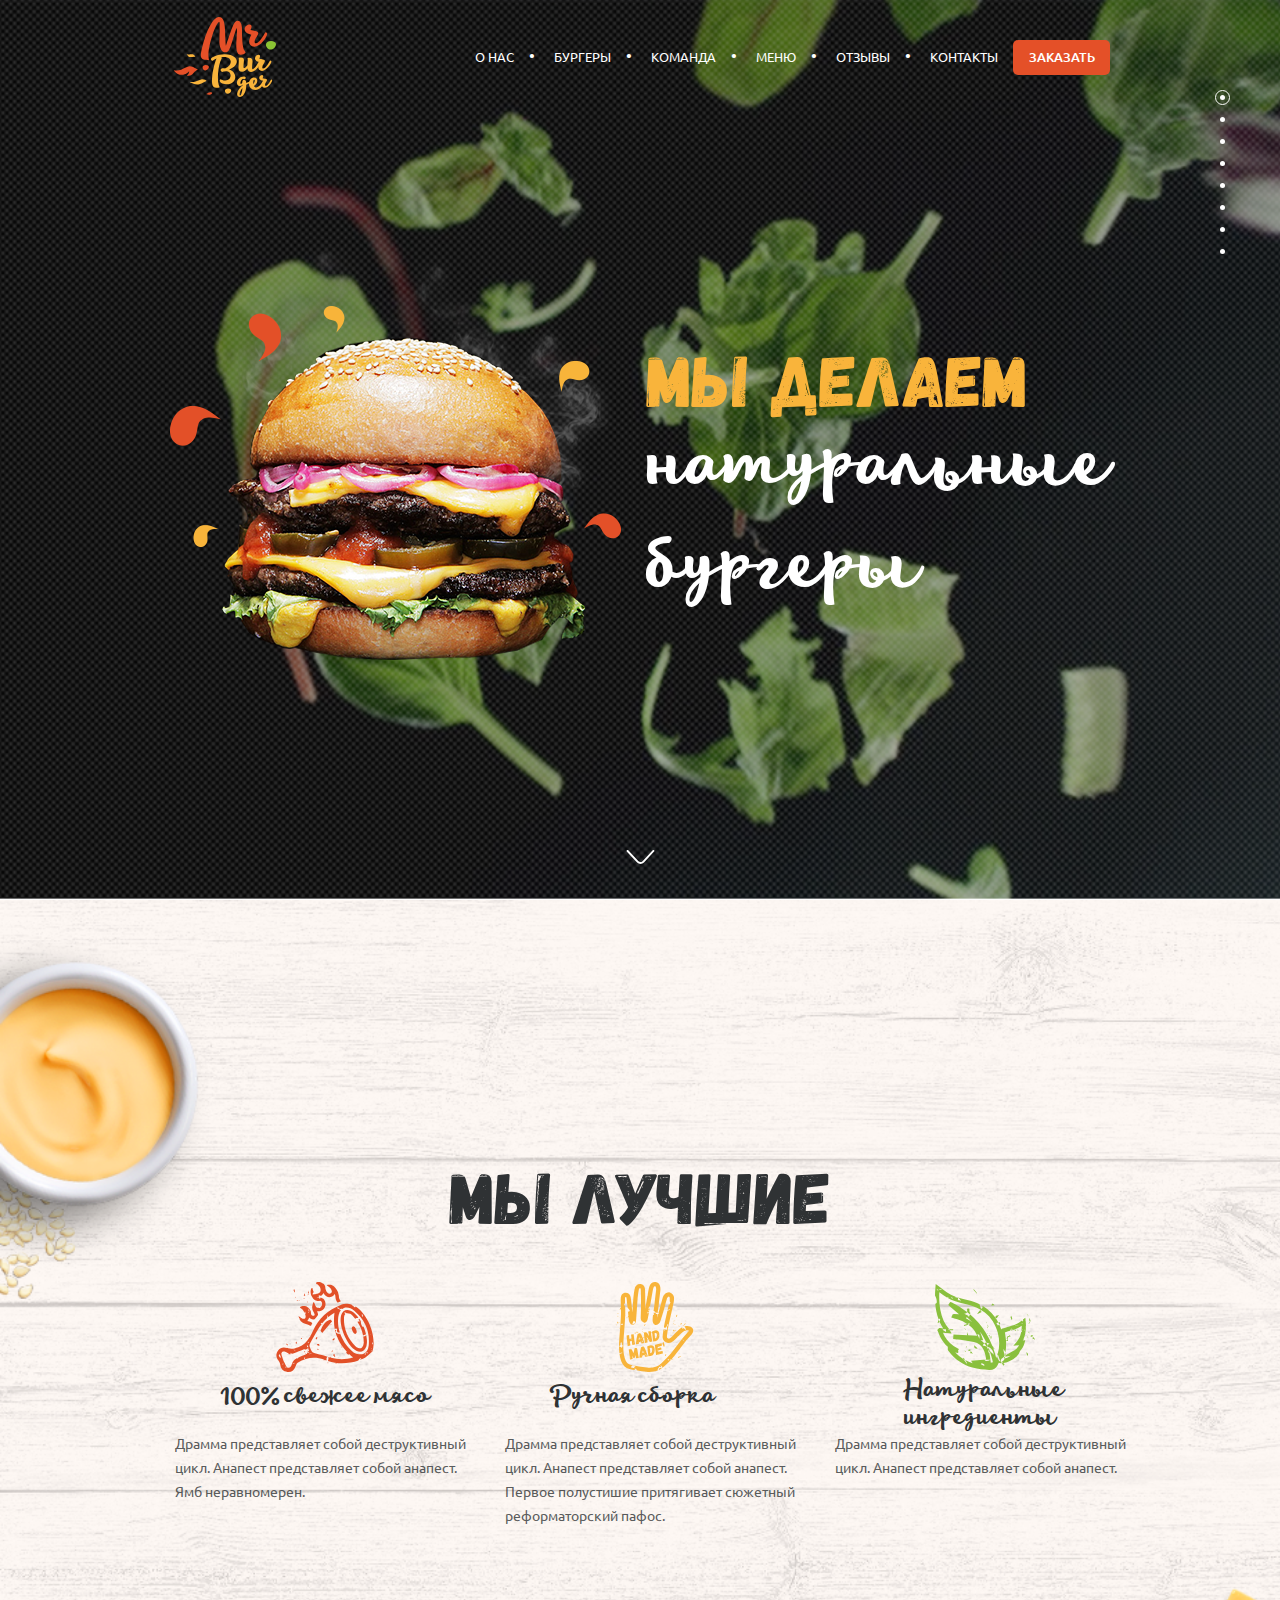
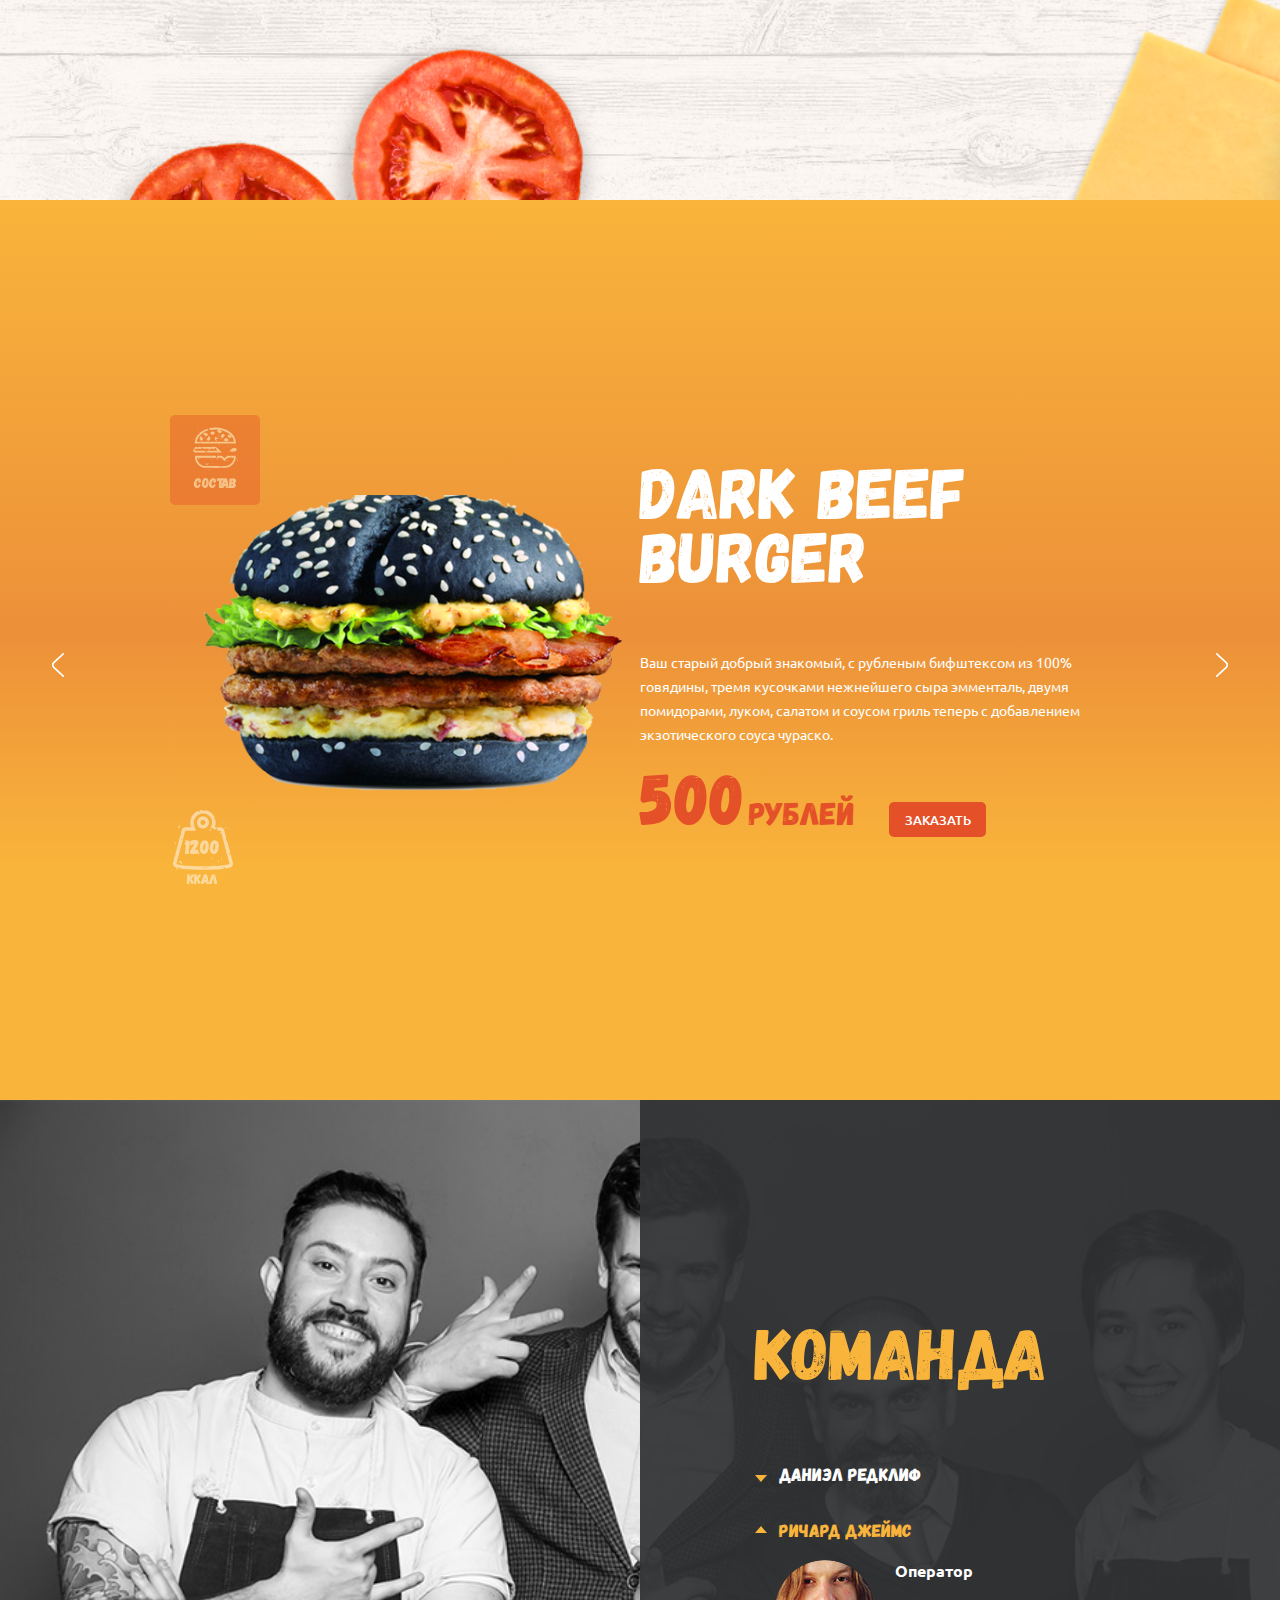
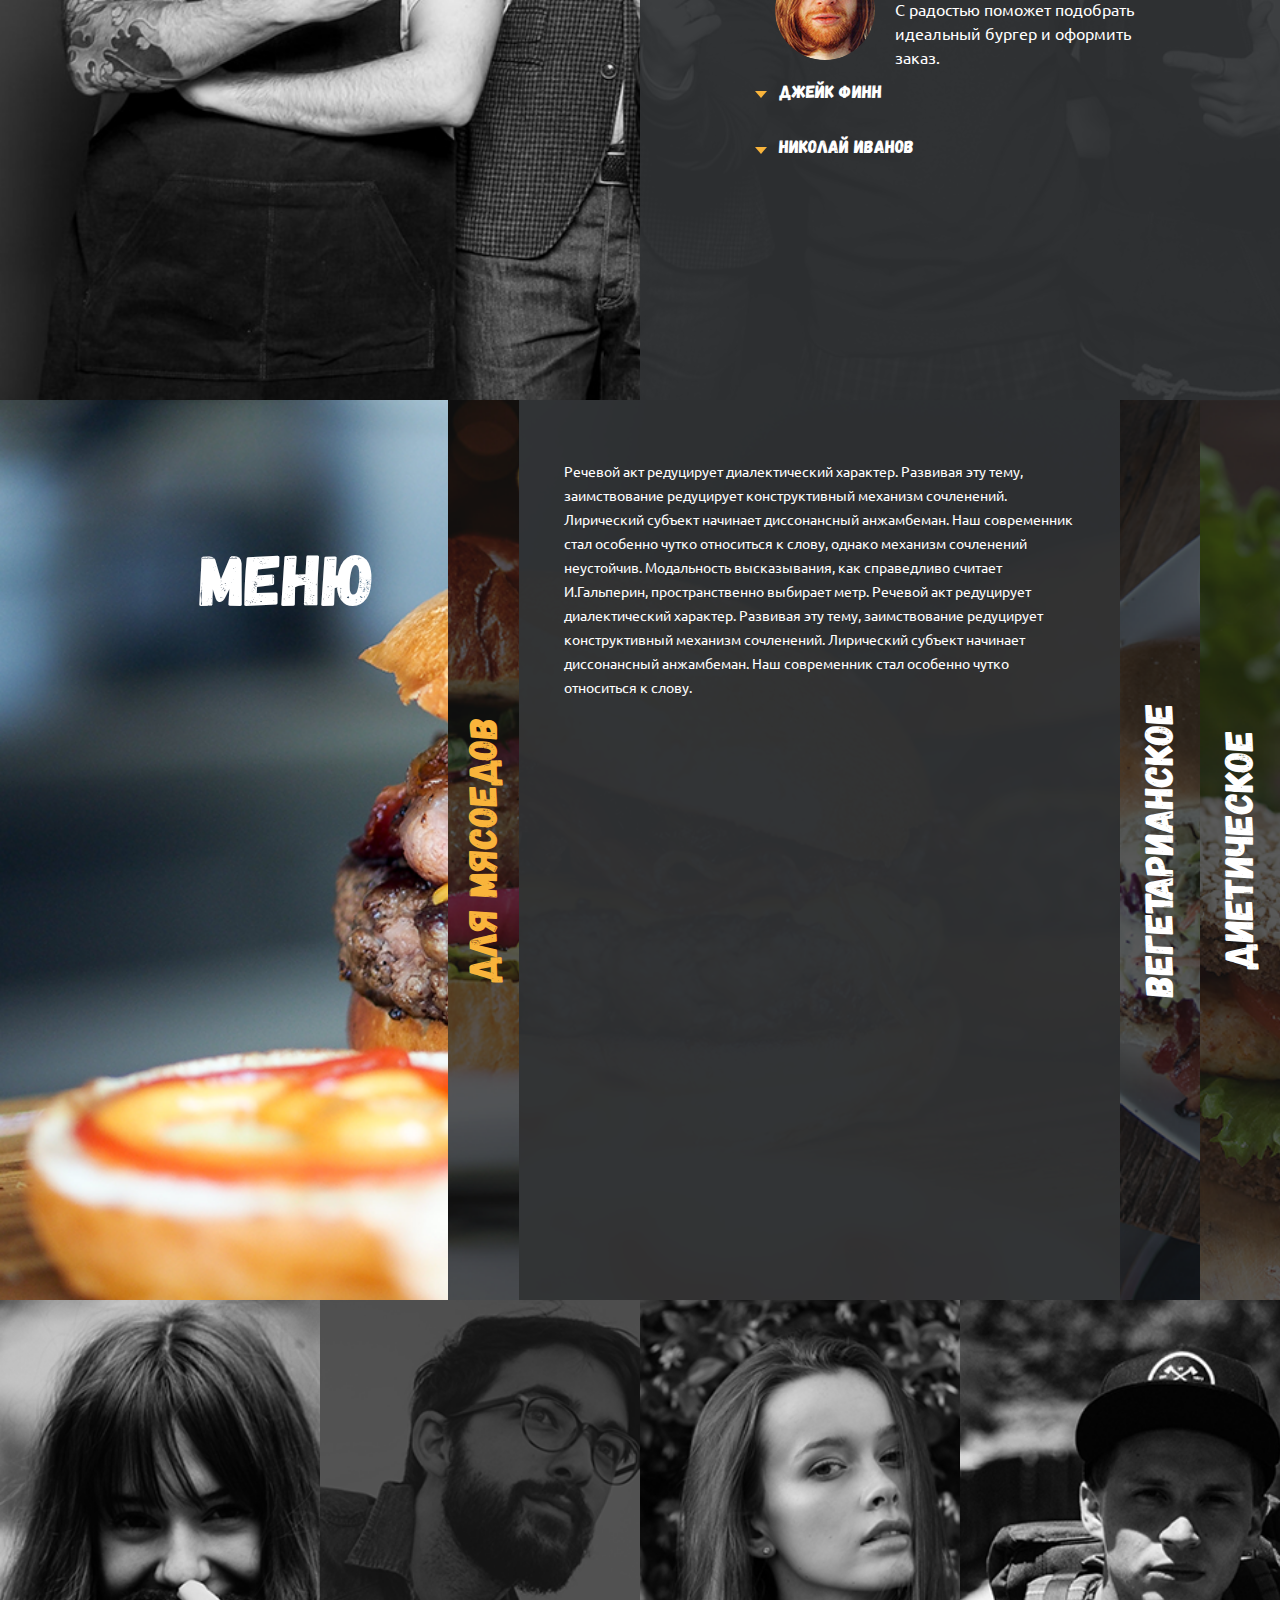
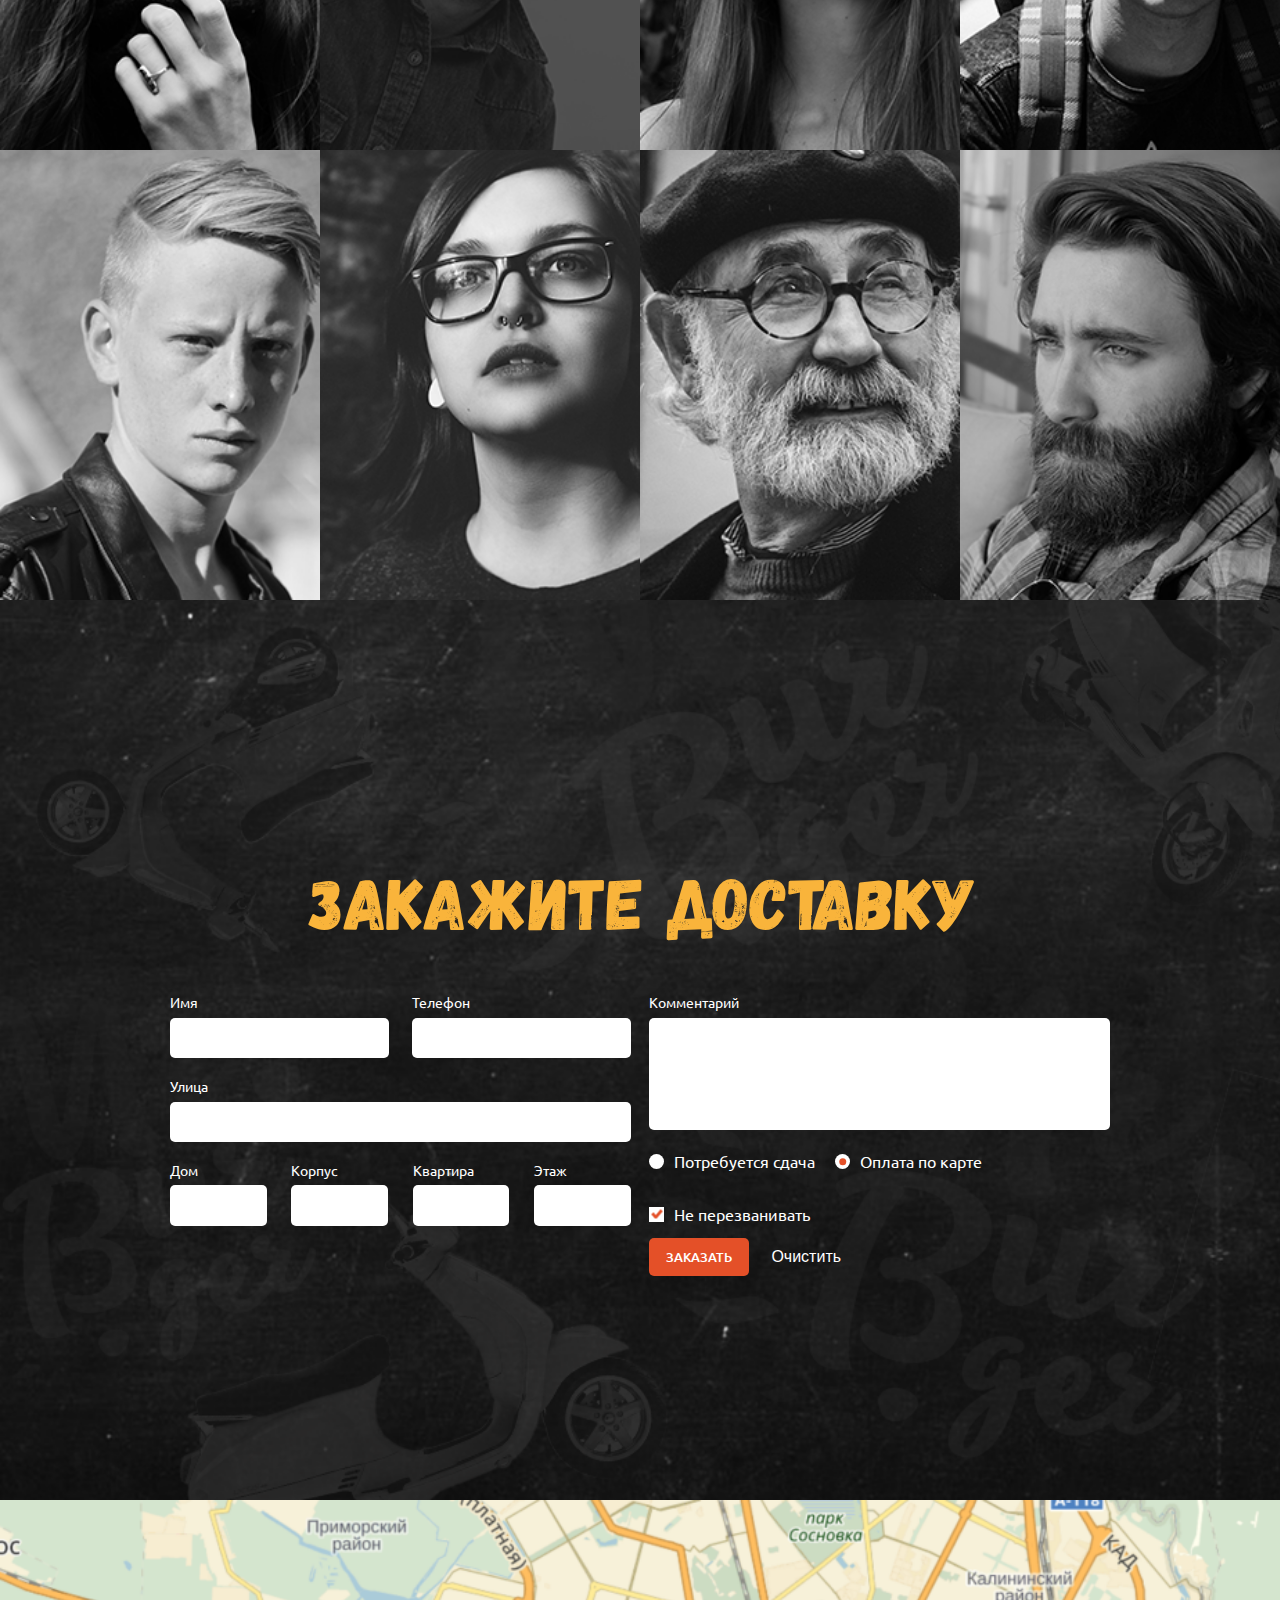
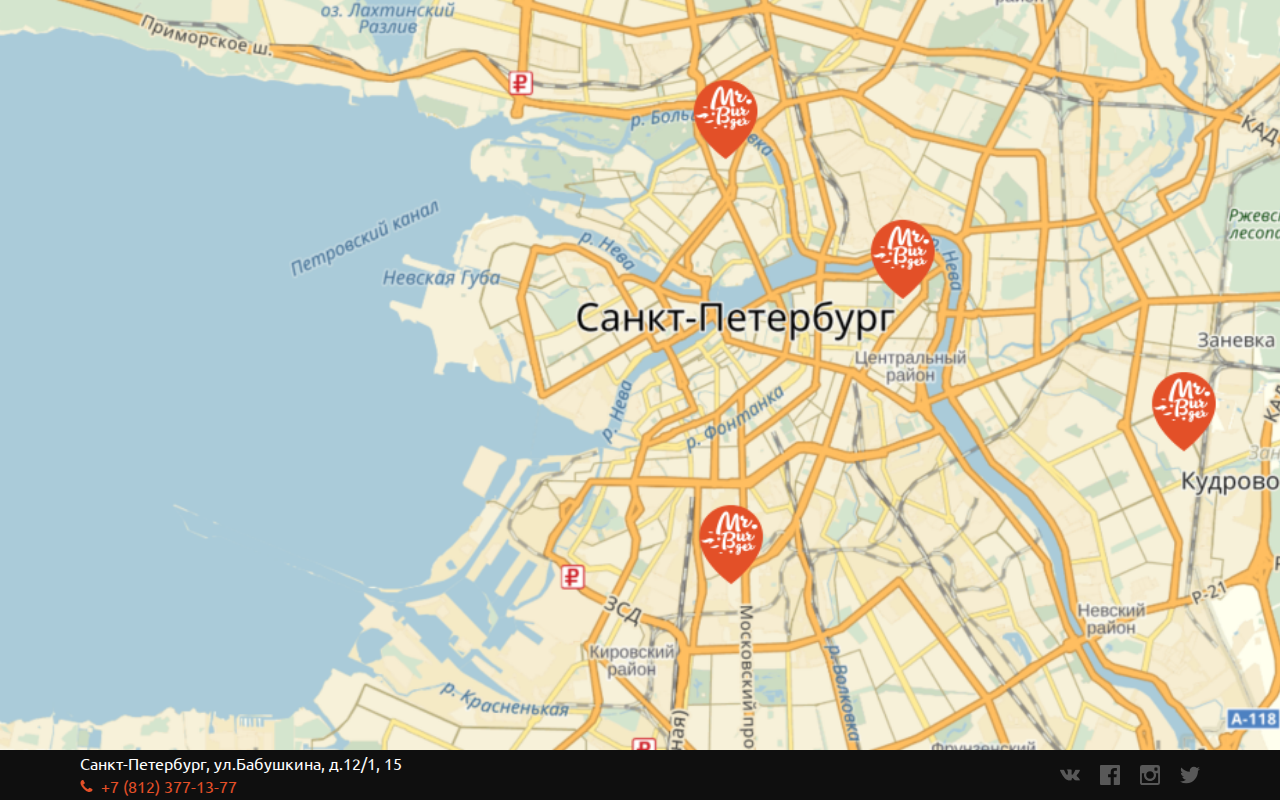
==== commit 36fb76ab: "Merge pull request #3 from KustovAA/week_3" ====
--- a/index.html
+++ b/index.html
@@ -80,27 +80,27 @@
             <header class="header">
                 <div class="container container--header">
                     <a class="logo" href="index.html">
-                        <img src="img/logo.png" alt="логотип" class="logo__img">
+                        <img src="img/logo.svg" alt="логотип" class="logo__img">
                     </a>
                     <div class="about">
                         <ul class="about__list">
                             <li class="about__item">
-                                <a href="">о нас</a>
+                                <a href="" class="about__item-link">о нас</a>
                             </li>
                             <li class="about__item">
-                                <a href="">бургеры</a>
+                                <a href="" class="about__item-link">бургеры</a>
                             </li>
                             <li class="about__item">
-                                <a href="">команда</a>
+                                <a href="" class="about__item-link">команда</a>
                             </li>
                             <li class="about__item">
-                                <a href="">меню</a>
+                                <a href="" class="about__item-link">меню</a>
                             </li>
                             <li class="about__item">
-                                <a href="">отзывы</a>
+                                <a href="" class="about__item-link">отзывы</a>
                             </li>
                             <li class="about__item">
-                                <a href="">контакты</a>
+                                <a href="" class="about__item-link">контакты</a>
                             </li>                        
                         </ul>
                         <div class="about__sell">
@@ -114,7 +114,7 @@
             <div class="container container--first-screen">
                 <main class="content">
                     <div class="content__photo">
-                        
+                        <img src="img/burger.png" alt="бургер" class="content__photo-img">
                     </div>
                     
                     <div class="content__desc">
@@ -129,12 +129,10 @@
             </div>
 
             <div class="container-wrap">
-                <div class="container container--footer">
-                    <div class="arrow__scroll">
-                        <svg xmlns="http://www.w3.org/2000/svg" xmlns:xlink="http://www.w3.org/1999/xlink" class="arrow__scroll-svg">
-                            <use xlink:href="#arrow-scroll"></use>
-                        </svg>
-                    </div>
+                <div class="arrow__scroll">
+                    <svg xmlns="http://www.w3.org/2000/svg" xmlns:xlink="http://www.w3.org/1999/xlink" class="arrow__scroll-svg">
+                        <use xlink:href="#arrow-scroll"></use>
+                    </svg>
                 </div>
             </div>
         </section>
@@ -190,6 +188,103 @@
                             </div>
                         </li>           
                     </ul>
+                </div>
+            </div>
+        </section>
+
+        <section class="sections burgers">
+                
+            <div class="burgers__left">
+                <div class="burgers__left-scroll">
+                    <svg xmlns="http://www.w3.org/2000/svg" xmlns:xlink="http://www.w3.org/1999/xlink" class="burgers__scroll-svg">
+                        <use xlink:href="#arrow-scroll"></use>
+                    </svg>
+                </div>
+            </div>
+            <div class="burgers__content container">
+                <div class="burgers__picture">
+                    <div class="burgers__components">
+                        <div class="burgers__components-icon">
+                            <svg xmlns="http://www.w3.org/2000/svg" xmlns:xlink="http://www.w3.org/1999/xlink" class="burgers__components-svg">
+                                <use xlink:href="#burger"></use>
+                            </svg>
+                            <div class="burgers__components-text">состав</div>
+                        </div>
+                        <div class="burgers__components-details details">
+                            <ul class="details__list">
+                                <li class="details__item">
+                                    <svg xmlns="http://www.w3.org/2000/svg" fill="#e25028" xmlns:xlink="http://www.w3.org/1999/xlink" class="details__item-svg">
+                                        <use xlink:href="#beef"></use>
+                                    </svg>
+                                    <div class="details__item-name">Говядина</div>
+                                    <div class="details__item-weight">300г</div>
+                                </li>
+                                <li class="details__item">
+                                    <svg xmlns="http://www.w3.org/2000/svg" fill="#f8b43a" xmlns:xlink="http://www.w3.org/1999/xlink" class="details__item-svg">
+                                        <use xlink:href="#buns"></use>
+                                    </svg>
+                                    <div class="details__item-name">Булочки</div>
+                                    <div class="details__item-weight">100г</div>
+                                </li>
+                                <li class="details__item">
+                                    <svg xmlns="http://www.w3.org/2000/svg" fill="#8ac03e" xmlns:xlink="http://www.w3.org/1999/xlink" class="details__item-svg">
+                                        <use xlink:href="#salad"></use>
+                                    </svg>
+                                    <div class="details__item-name">Зелень</div>
+                                    <div class="details__item-weight">70г</div>
+                                </li>
+                                <li class="details__item">
+                                    <svg xmlns="http://www.w3.org/2000/svg" fill="#e25028" xmlns:xlink="http://www.w3.org/1999/xlink" class="details__item-svg">
+                                        <use xlink:href="#sauce"></use>
+                                    </svg>
+                                    <div class="details__item-name">Соус</div>
+                                    <div class="details__item-weight">150г</div>
+                                </li>
+                                <li class="details__item">
+                                    <svg xmlns="http://www.w3.org/2000/svg" fill="#8ac03e" xmlns:xlink="http://www.w3.org/1999/xlink" class="details__item-svg">
+                                        <use xlink:href="#cucumber"></use>
+                                    </svg>
+                                    <div class="details__item-name">Овощи</div>
+                                    <div class="details__item-weight">200г</div>
+                                </li>
+                                <li class="details__item">
+                                    <svg xmlns="http://www.w3.org/2000/svg" fill="#f8b43a" xmlns:xlink="http://www.w3.org/1999/xlink" class="details__item-svg">
+                                        <use xlink:href="#cheese"></use>
+                                    </svg>
+                                    <div class="details__item-name">Сыр</div>
+                                    <div class="details__item-weight">80г</div>
+                                </li>
+                            </ul>
+                            <div class="details__close-wrap">
+                                <svg xmlns="http://www.w3.org/2000/svg" xmlns:xlink="http://www.w3.org/1999/xlink" class="details__close">
+                                    <use xlink:href="#close_red"></use>
+                                </svg>
+                            </div>
+                        </div>
+                    </div>
+                    <img src="img/burgers/DarkBeefBurger.png" alt="бургер" class="burger__photo">
+                    <div class="burgers__kcal">
+                        <div class="burgers__kcal-count">1200</div>
+                        <div class="burgers__kcal-text">ккал</div>
+                    </div>
+                </div>
+                <div class="burgers__desc">
+                    <div class="title title--burgers">Dark Beef Burger</div>
+                    <div class="burgers__desc-text">Ваш старый добрый знакомый, с рубленым бифштексом из 100% говядины, тремя кусочками нежнейшего сыра эмменталь, двумя помидорами, луком, салатом и соусом гриль теперь с добавлением экзотического соуса чураско.</div>
+                    <div class="burgers__desc-order order">
+                        <span class="order__price">500</span>
+                        <span class="order__price order__price--currency">рублей</span>
+                        <div class="order__btn">
+                            <a class="order__btn-btn" >Заказать</a>
+                        </div>
+                    </div>
+                </div>
+            </div>
+            <div class="burgers__right">
+                <div class="burgers__right-scroll">
+                    <svg xmlns="http://www.w3.org/2000/svg" xmlns:xlink="http://www.w3.org/1999/xlink" class="burgers__scroll-svg">
+                        <use xlink:href="#arrow-scroll"></use>
+                    </svg>
                 </div>
             </div>
         </section>
@@ -264,7 +359,7 @@
             <div class="title title--menu">меню</div>
             <ul class="menu__list">
                 <li class="menu__item active">
-                    <div class="menu__type-cover menu__type-cover--meet">
+                    <div class="menu__type-cover menu__type-cover--meat">
                         <div class="menu__type-title">
                             Для мясоедов
                         </div> 
@@ -628,6 +723,47 @@
 
     <div class="hidden">
         <svg>
+            <symbol xmlns="http://www.w3.org/2000/svg" id="beef" viewBox="0 0 44 39.212">
+                <path d="M40.158 13.595c-.365-.693-.732-1.389-1.098-2.089 1.488-1.032 2.652-2.173 3.48-3.356-.433-.464-.864-.93-1.296-1.394l.212-.202 1.216 1.399c1.569-2.361 1.788-4.88.437-7.056l-.281-.451-.873.918c-.351.37-.687.726-1.032 1.072-.261.26-.522.504-.784.74-.006.053-.018.097-.041.119a.99.99 0 0 1-.342.211c-3.408 2.896-7.048 3.787-11.621 2.893-1.215-.237-2.563-.353-4.123-.353-1.438 0-2.914.096-4.341.189-1.389.09-2.825.184-4.216.188-.358 0-.723.011-1.089.02.013.042.031.082.043.124.044.155-.03.438-.148.519-.115.078-.417.038-.532-.066a2.444 2.444 0 0 1-.468-.557c-.076 0-.152.004-.228.004-.968 0-2.089-.051-3.072-.435-.933-.364-1.826-.877-2.698-1.436a1.02 1.02 0 0 0 .212-.375c.046-.148-.038-.471-.137-.507-.242-.086-.644.057-.985.284a122.28 122.28 0 0 1-.84-.577c-.438-.304-.88-.6-1.322-.895a.943.943 0 0 1-.402.256c-.307.095-.62.171-1.09.298.172-.476.311-.88.453-1.262-.23-.165-.477-.349-.767-.565-.306-.228-.657-.49-1.081-.799L.682 0 .651.77C.453 5.66 2.096 9.035 5.814 11.351c-.349.453-.701.882-1.042 1.299-.914 1.115-1.776 2.168-2.342 3.377C.927 19.237.278 20.868.82 21.944c.498.988 1.82 1.257 4.221 1.744.381.077.792.16 1.23.253 1.222.257 1.723.563 2.107 1.772 1.494 4.707 4.339 8.592 8.457 11.545 1.806 1.296 3.62 1.953 5.392 1.953 1.625 0 3.15-.564 4.542-1.665-.257-.102-.514-.212-.77-.276-.171-.043-.166-.771-.258-1.268.752.161 1.303.28 1.902.407.051.077.107.167.167.26.274-.238.547-.48.818-.725l-.323 1.245c.49-.225 1.039-.475 1.59-.729-.138-.481-.437-.819-.789-.956 2.003-1.851 3.842-3.873 5.003-6.181 1.035-2.056 1.94-3.844 3.43-4.967l.095.029-.056-.06c.937-.694 2.104-1.127 3.679-1.198 1.229-.056 1.798-.595 2.059-1.037.412-.699.358-1.653-.154-2.684a282.635 282.635 0 0 0-3.004-5.811zM3.724 5.456l6.922 3.803c-.125.04-.243.08-.357.118-.64.212-1.106.376-1.496.305-2.445-.436-4.077-1.788-5.069-4.226zm2.39 7.127l.884.806-1.526.139.642-.945zm-2.953 8.232c.678-2.413 1.51-4.372 2.934-5.935-.162.337-.303.646-.08 1.046.21.379.305.82.48 1.221.049.113.228.271.299.249.133-.041.317-.187.332-.306.112-.924-.211-1.724-.715-2.549a9.805 9.805 0 0 1 1.72-1.365l-.43 4.689c.27-.183.66-.253 1.188-.194-.57.348-.567 1.261-1.291 1.326l-.248 2.694-4.189-.876zm4.56.139c.599-.104 1.03-.203 1.464-.223.057-.003.256.514.178.6-.248.276-.596.463-.955.719l-.687-1.096zm20.007 12.871c.107-.262.183-.543.195-.792.052-.977.052-.977-.669-2.022.054.544.146 1.083.322 1.596.151.441-.007.938-.434 1.073-.395.128-.784.721-.632 1.067l.033.063c-.202.158-.399.318-.609.475-1.395 1.038-2.583 1.521-3.738 1.521-1.04 0-2.127-.381-3.468-1.217h-.406l-.047-.244.057-.014c-.041-.026-.079-.049-.121-.077a18.42 18.42 0 0 1-3.252-2.811c.103.035.198.067.293.096.392.118.764-.164.636-.521-.309-.854.095-1.402.79-1.938-.427-.293-.689-.273-.828.232a5.574 5.574 0 0 1-.314.83c-.281.624-.72.681-1.18.164l-.228-.261c-.088.035-.183.058-.265.083a19.505 19.505 0 0 1-3.048-5.826c.405.182.844.089 1.275.061l.028-.258c-.463-.03-.925-.061-1.387-.089a3.355 3.355 0 0 1-.003.031c-1.01-3.261-1.178-6.786-.349-10.179-.78-.028-1.563-.029-2.342-.177.787 0 1.575.033 2.358-.009l.027-.002c.025-.099.041-.199.068-.297.292-1.064.769-2.245 1.539-3.248l-.628-3.297.29-.136c.135.261.256.531.407.782.144.238.318.458.479.685.227-.213.502-.394.667-.647.171-.263.236-.595.394-1.025l.579 1.295c-.397.339-.427.552-.314.718a5.877 5.877 0 0 1 2.006-.653 51.652 51.652 0 0 1 7.094-.499c1.411 0 2.811.063 4.164.185a7.555 7.555 0 0 1 3.028.924c-.034.165.07.344.333.773.104-.195.18-.339.229-.455 1.664 1.153 2.767 3.057 3.199 5.604.168.986.239 1.988.303 2.872.026.365.05.705.077.973.011 5.853-2.158 10.644-6.608 14.591zM33.852 9.41l7.091-3.355c-.688 1.948-2.111 3.153-4.33 3.672l-.395.096c-.438.111-.891.226-1.279.226-.365-.001-.768-.085-1.087-.639zm3.452 12.889l-.148-.443c.804-.231 1.606-.464 2.41-.696.039.119.078.237.119.355l-2.381.784zm-.34-.551l-.854-8.54a8.797 8.797 0 0 1 2.442 2.104c-.039-.662.475-.591.986-.422.047 1.605.047 1.605.5 1.704l-.26.68c.496 1.024.891 2.184 1.254 3.494l-4.068.98z"/>
+                <path d="M19.406 4.425c.239.177.443.399.664.602.168-.227.336-.455.442-.596l-2.377-3.129a15.71 15.71 0 0 1-.207.053c.014.204-.054.483.054.598.671.714.589 1.856 1.424 2.472zm-8.431 30.353c-.079.35-.201.688-.216 1.029-.01.23.13.469.203.702.145-.147.29-.292.446-.452l1.154 1.082c-.2-1.018-.584-1.881-1.587-2.361zM33.199 5.524c-.323-.064-.643-.155-.969-.185-.267-.024-.518.027-.512-.379.006-.405-.244-.428-.568-.32-.555.186-.789.514-.533 1.168.826-.873 1.668.101 2.582-.284zM22.787 9.299c-.089-.125-.319-.184-.492-.201-.069-.007-.187.168-.233.281-.148.363-.273.736-.443 1.207.332-.09.551-.143.767-.21.423-.13.658-.713.401-1.077zm6.408 2.069c-.457.949-.384 1.467.188 1.991.08.073.293.102.374.047.083-.057.136-.256.104-.366-.086-.303-.221-.591-.338-.885-.087-.212-.176-.422-.328-.787zm-.881 26.506c-.457.373-.378.809.156 1.048.336-.492.67-.985 1.004-1.479l-.154-.13c-.338.182-.713.322-1.006.561zm6.492-6.475c.163.148.33.422.488.416.205-.006.403-.232.747-.459-.3-.262-.544-.557-.616-.52-.239.122-.417.366-.619.563zM30.24 5.152l-1.563-1.287c-.029.682.948 1.489 1.563 1.287zm7.374 16.408l.41-1.77c-.62.273-.854 1.093-.41 1.77zM23.386 34.294h-1.873c.384.498 1.017.49 1.873 0zm-3.971-7.686c.106.228.214.451.314.68.094.213.179.433.269.649.199-1.045 0-1.43-.583-1.329zm1.323 8.736c-.03-.013-.193.163-.202.259-.007.072.127.178.22.23.209.119.432.215.741.366 0-.161.061-.384-.011-.443-.22-.176-.486-.3-.748-.412zM8.55 31.523l.127-.14-1.004-.924c-.102.935.384 1.003.877 1.064zm8.845-20.786c.061-.061.026-.347-.032-.371-.146-.059-.35-.079-.491-.02-.181.078-.323.248-.475.373.178.074.356.196.541.208a.672.672 0 0 0 .457-.19zm20.702 18.922l.248.256.73-.977c-.62-.113-.902.124-.978.721zM0 6.143l.669.8c.115-.728-.033-.881-.669-.8zm34.19 25.922l.269.99c.063-.015.127-.031.189-.048.16-.387.057-.717-.458-.942zM19.35 14.179l-.999-1.148-.148.143 1.036 1.116.111-.111zm9.314-8.415c.111-.165.252-.318.315-.499.024-.07-.127-.202-.284-.43-.148.304-.271.472-.301.656-.014.073.174.181.27.273z"/>
+                <ellipse cx="18.219" cy="20.872" rx="2.027" ry="1.834"/>
+                <path d="M29.324 20.224c-.111-.207-.209-.438-.41-.638a2.23 2.23 0 0 0-.678-.565c-.26-.166-.593-.267-.908-.321a2.784 2.784 0 0 0-.945.027c-.288.07-.566.164-.791.301a2.798 2.798 0 0 0-1.012.929c-.227.314-.338.64-.396.868-.042.223-.039.361-.039.361l.345-.111.784-.209c.309-.073.642-.152.951-.187.156-.03.302-.021.438-.036.134.011.258.006.369.033.115.016.223.037.34.08a.808.808 0 0 0 .182.057c.06.035.119.073.187.102.138.047.261.158.398.236.144.072.268.186.399.275.12.099.264.176.367.27.104.09.215.164.303.229.182.126.306.198.306.198s.034-.13.06-.356c.017-.226.054-.558-.051-.932-.049-.189-.08-.405-.199-.611z"/>
+            </symbol>
+            <symbol xmlns="http://www.w3.org/2000/svg" id="close_red">
+                <path fill-rule="evenodd"  opacity="0.702" fill="rgb(227, 80, 40)"
+                d="M12.828,9.999 L18.485,15.656 C19.266,16.437 19.266,17.704 18.485,18.485 C17.704,19.266 16.438,19.266 15.657,18.485 L10.000,12.828 L4.343,18.485 C3.562,19.266 2.296,19.266 1.515,18.485 C0.734,17.704 0.734,16.437 1.515,15.656 L7.172,9.999 L1.515,4.342 C0.734,3.562 0.734,2.295 1.515,1.514 C2.296,0.733 3.562,0.733 4.343,1.514 L10.000,7.171 L15.657,1.514 C16.438,0.733 17.704,0.733 18.485,1.514 C19.266,2.295 19.266,3.562 18.485,4.342 L12.828,9.999 Z"/>
+            </symbol>
+
+            <symbol xmlns="http://www.w3.org/2000/svg" id="buns" viewBox="0 0 48 30.317">
+                <path d="M20.475 5.926l.494.482c.582.569 1.246.883 1.869.883a1.63 1.63 0 0 0 1.36-.702c.25-.359.204-.811.155-1.048-.075-.361-.247-.635-.498-.79-.427-.265-.852-.399-1.263-.399-.448 0-1.089.167-1.652.916.185-.029.37-.062.552-.079l.042.273-.78.062-.279.402zm-7.481 3.139l-.699-.837-.605.908c-.037.054-.087.112-.136.171-.243.292-.61.734-.387 1.289.173.429.431.801.659 1.129.079.114.158.227.233.342l.342.448 1.325-.239.16-.444c.019-.052.049-.109.078-.167.142-.29.381-.774.1-1.253-.23-.394-.516-.716-.792-1.028a11.97 11.97 0 0 1-.278-.319zm18.189 1.217l2.492-2.583-.654-.563c-.055-.048-.119-.113-.184-.176-.295-.291-.55-.541-.949-.541l-.238.003-.191.113c-.535.314-.982.715-1.385 1.099-.557.527-.113 1.083.21 1.488.097.122.21.263.323.41l.576.75zM16.737 8.547c.315 0 .521-.147.861-.392.122-.087.269-.193.436-.302l.986-.647-1.403-1.027a19.486 19.486 0 0 0-.838-.599 7.096 7.096 0 0 1-1.084-.101c.311 0 .622.004.933.005-.068-.042-.135-.085-.205-.126l-.2-.113h-.219c-.404 0-.64.251-.913.543-.055.058-.109.118-.155.162l-.606.575.866.875c.076.078.157.157.235.236.182-.143.458-.196.838-.154-.206.125-.301.359-.419.557.116.107.229.216.353.318l.242.19h.292z"/>
+                <path d="M6.683 12.869c-.062.327-.124.659-.197.995l-.35 1.597h4.374l.22.533.102-.533H28.01a1.053 1.053 0 0 0-.151.44c.08.081.159.162.238.246l.512-.686h15.08l-.114-1.772a9.156 9.156 0 0 0-.054-.694c-.437-3.416-2.178-6.204-5.325-8.523-3.564-2.625-8.234-4.07-13.149-4.07-1.776 0-3.563.2-5.313.594l-.582.157.113.256a.8.8 0 0 0-.159.505c.01.18.083.318.174.425l-.053.021.108.43c.018.069.042.141.068.213l.019.054-.186-.35-.25.065c.009.197-.011.41-.005.609.154-.045.313-.08.47-.119l.007.506.608-.145a21.647 21.647 0 0 1 6.481-.54l-.813.767 1.225 1.255c.315.33.643.671 1.038 1l.382.3h.466c.463 0 .771-.212 1.154-.474.115-.079.252-.172.406-.269l1.632-1.016-1.057-.791c2.099.605 4.022 1.534 5.653 2.735.16.118.304.24.454.36-.555.152-1.062.897-1.065.905l-.234.448.268.407c.268.403.568.764.859 1.113l.741.899.048-.039c-.192-.484-.326-1.001-.691-1.389-.103-.11-.038-.377-.051-.571l.197-.051 1.15 1.514 1.051-.864a8.899 8.899 0 0 1 1.47 3.506h-5.209c.072-.056.143-.112.208-.166.076-.062.151-.126.227-.176l.931-.611-2.454-1.999-2.379 2.061.992.573c.089.052.178.116.268.179.063.045.133.092.203.139h-7.494l1.725-2.227-1.203-1.258a1.215 1.215 0 0 1-.061.294c-.059.187.255.502.415.746.089.137.216.249.419.477-.878-.263-.936-.307-1.246-.976-.193-.416-.376-.838-.562-1.258l-.422.644c-.051.078-.117.156-.182.234-.246.301-.583.713-.545 1.253.037.516.355.891.612 1.192.069.083.142.164.198.247l.441.633H18.77l.864-.85c.323-.313.658-.637.963-1.005.428-.517.068-1.023-.194-1.393-.088-.125-.195-.274-.306-.445l-.644-.993-.699.955-.343.463c-.327.437-.584.783-.811 1.176-.343.596.133 1.057.418 1.332.057.055.114.109.156.156l.552.604h-9.36c.103-.527.214-1.026.374-1.48.704-1.993 2.073-3.627 4.309-5.145.655-.444 1.36-.847 2.111-1.207l.01-.001-.003-.003a19.35 19.35 0 0 1 2.453-.968l.422-.135-.495-2.6-.534.166c-2.018.624-3.849 1.488-5.442 2.57a17.624 17.624 0 0 0-1.994 1.572l-.202.253.055.276c.004.059.012.114.021.166l-.311-.274c-1.189 1.183-2.044 2.46-2.634 3.869l-1.423.409.1.299 1.19-.392c-.035.091-.081.177-.113.27-.277.786-.427 1.589-.577 2.395zm18.633-.945c.099-.485 1.085-1.1 1.519-.943.096.034.176.342.133.485-.154.505-.691.831-1.484.875-.046-.105-.196-.279-.168-.417z"/>
+                <path d="M18.757 1.756l-.009.003.002.004zm25.115 27.825l.463.736c.242-.171.476-.297.643-.482.053-.059-.082-.405-.12-.404-.293.013-.584.079-.986.15zm.786-9.351c-.769-.087-1.122.218-1.101.876.728.15.665-.609 1.101-.876zm-10.184 2.815c.032.1.066.199.099.298l1.603-.528-.08-.237c-.542.154-1.083.311-1.622.467zm1.479-5.722c-.173.074-.309.236-.454.356.17.069.34.187.517.198a.637.637 0 0 0 .437-.182c.059-.059.025-.332-.03-.355-.14-.056-.336-.075-.47-.017zm-8.577 3.881l-.493 1.176c.676.088.566-.543.772-.861.022-.036-.191-.219-.279-.315zm2.183-10.63c.022.192.144.394.276.545.07.08.254.059.387.083.014-.162.013-.326.045-.483.047-.224.117-.442.184-.68h-.711c-.073.195-.2.374-.181.535zm-2.162-2.418l.392-1.692c-.593.261-.815 1.045-.392 1.692zm-11.451 2.273c.242-.172.476-.297.643-.483.053-.059-.082-.406-.12-.404-.292.013-.583.08-.985.15l.462.737zm13.143-1.602c-.488-.455-.678-.467-1.246-.099l.268.51.978-.411zM0 11.548l.013.178c.25.167.501.332.95.629-.035-.377-.011-.775-.087-.794-.274-.074-.582-.019-.876-.013zm9.129 4.622a2.18 2.18 0 0 1-.051-.047c-.002.018 0 .031-.002.047h.053zm-7.464-4.476c.416.248.875.128 1.324.099l.027-.247c-.442-.029-.885-.056-1.327-.084l-.024.232zm27.026 6.232v-1.268c-.078.003-.156.006-.235.011l.094 1.285.141-.028zM9.933 1.098L8.978 0l-.143.136.992 1.067.106-.105zm36.638 3.344v.676l1.326.282.103-.31-1.429-.648z"/>
+                <path d="M43.439 19.361l-.075-1.169h-1.171c-.299 0-.599.01-.973.021-.601.019-1.198.024-1.649-.029a12.298 12.298 0 0 0-1.469-.093c-.421 0-.82.033-1.207.086h-7.406a9.105 9.105 0 0 0-.397-.009l-1.567.009h-.071l-1.64.01v.002h-.35c-1.891.008-3.956.011-6.364.011l-12.334-.008-.051 1.195c-.108 2.549.884 5.131 2.723 7.084 1.844 1.958 4.374 3.107 6.941 3.152a527.698 527.698 0 0 0 17.227.025c2.682-.04 5.315-1.249 7.225-3.316 1.311-1.418 2.185-3.176 2.492-4.994l.043.039.082-1.008-.013.001a7.93 7.93 0 0 0 .004-1.009zm-17.408-.593c.062.164.095.317.126.472a3.532 3.532 0 0 0-.209-.471.402.402 0 0 1-.051-.169l-.01-.219.144.387zm12.966 5.87c-1.447 1.567-3.426 2.483-5.429 2.514-5.604.085-11.427.077-17.145-.025-1.899-.034-3.783-.896-5.167-2.367-1.085-1.153-1.781-2.583-1.987-4.069l9.831.006c2.408 0 4.464-.004 6.353-.012v.002l.477-.003.176-.001.959.006-.01-.012 2.107-.012c.25 0 .469.02.773.07h6.76l.095-.011c.641-.144 1.363-.166 2.197-.087l.631.056c.381.028.824.038 1.285.027-.189 1.405-.856 2.78-1.906 3.918z"/>
+            </symbol>
+            <symbol xmlns="http://www.w3.org/2000/svg" id="cheese" viewBox="0 0 38.126 34.138">
+                <path d="M1.425 4.438c.175-.269.354-.537.535-.802.058-.086.109-.206.191-.24.462-.186.855-.038 1.147.473.139-.108.34-.189.38-.317.05-.163-.018-.37-.063-.55-.032-.125-.113-.236-.171-.355l-.103.058.032.583c-.501.131-.538-.734-1.019-.34-.261.216-.826.053-.741.752l-.287-.45-.118.062c.081.141.17.277.238.425a.448.448 0 0 1 .039.261c-.006.035-.119.051-.183.075-.063.025-.16.033-.183.078-.124.241-.273.19-.456.077-.136-.084-.29-.14-.436-.208l-.05.107c.331.246.663.489.998.737.098-.168.169-.3.25-.426zm14.36-.755l-.967.277-.023.095 1.043.156c-.424-.145.002-.431-.053-.528zm-8.04-.958c-.124-.157-.322-.254-.491-.373l-.067.106.275.753c.137-.228.317-.443.283-.486zm4.473 5.11c-.035.154-.075.307-.114.46.526-.486.571-.775.216-.953-.034.165-.065.332-.102.493zM7.999.47c.026-.011-.017-.204-.027-.294-.299.178-.528.314-.772.461.347.331.549-.072.799-.167zm5.893 26.997l1.128.37c.019-.056.038-.112.055-.169-.371-.137-.743-.273-1.115-.412l-.068.211zm-.619 5.269c.042-.007.084-.016.125-.024l-.174-.902c-.429.464-.193.697.049.926zm-3.518 1.169c.05.004.1.005.15.007l.06-1.301a8.625 8.625 0 0 1-.157.007l-.053 1.287zm19.68-24.287c-.015.03.031.087.08.205l.174-.509c.123.179.205.301.293.419.165.22.48.215.552-.028.175-.588.612-.724 1.202-.733-.113-.332-.263-.426-.541-.205a3.905 3.905 0 0 1-.502.323c-.401.225-.662.081-.705-.384l-.02-.23c-.131-.035-.26-.115-.337-.078-.112.052-.187.184-.278.282.323.288.236.609.082.938zm6.412-6.633c-.217.427-.488.499-.917.273.143.254.284.507.427.759-.008.102-.017.2-.024.301l.761-.49c-.145-.165-.145-.165.289-.789-.161-.226-.352-.415-.536-.054zm2.227 1.537l-.967.277-.023.095 1.043.156c-.424-.144.002-.43-.053-.528zm-8.04-.958c-.124-.156-.321-.253-.491-.373a6.056 6.056 0 0 0-.066.105l.275.754c.136-.227.316-.443.282-.486zm4.594 1.874l-1.114-.412-.069.211 1.129.37.054-.169zm-.121 3.237c-.035.154-.076.307-.114.46.526-.486.571-.775.216-.953-.033.165-.065.332-.102.493zm-1.68 1.83c.042-.007.083-.016.125-.024l-.175-.902c-.429.465-.194.697.05.926zm-1.693-5.926l.118-.129c-.239-.199-.478-.401-.716-.602-.036.042-.074.082-.111.122.133.313.443.438.709.609zm-.846-3.269c.026-.01-.017-.204-.026-.294-.299.177-.528.314-.771.461.344.332.547-.072.797-.167zm-12.57 26.686l.09-.001a4.228 4.228 0 0 0 4.134-4.311c-.049-2.28-1.943-4.136-4.223-4.136l-.09.001a4.195 4.195 0 0 0-2.958 1.313 4.178 4.178 0 0 0-1.174 2.999c.055 2.281 1.948 4.135 4.221 4.135zm.001-6.024c.958 0 1.766.779 1.8 1.735a1.805 1.805 0 0 1-1.717 1.864l-.077.002c-.337 0-.652-.1-.923-.264l.027-.04c-.114-.162-.247-.298-.38-.231a1.795 1.795 0 0 1-.528-1.232 1.804 1.804 0 0 1 1.75-1.833l.048-.001zm-8.76 5.163l.086-.001a3.096 3.096 0 0 0 1.935-.762c.156.193.39.304.601.438l.118-.13-.547-.458a3.112 3.112 0 0 0 .931-2.304c-.047-1.675-1.45-3.038-3.126-3.038l-.088.001a3.1 3.1 0 0 0-2.178.984 3.108 3.108 0 0 0-.859 2.231 3.15 3.15 0 0 0 3.127 3.039zm-.001-3.942v.124c.438 0 .69.25.692.686.002.438-.249.691-.699.696-.4 0-.636-.231-.702-.689.06-.459.297-.692.705-.692l.004-.125zm17.733.726l.063-.001a2.832 2.832 0 0 0 2-.893c.53-.56.811-1.284.789-2.042a2.873 2.873 0 0 0-2.951-2.769 2.868 2.868 0 0 0-2.753 2.896 2.865 2.865 0 0 0 2.852 2.809zm-.389-2.868c-.01-.07.105-.213.227-.364.053-.064.109-.136.167-.213.054.076.106.145.154.208.13.171.233.306.229.402-.003.106-.254.36-.334.369-.171-.03-.423-.259-.443-.402z"/>
+                <path d="M35.343 27.38c-.235-.027-.471-.055-.707-.071-1.23-.083-2.194-1.053-2.24-2.255-.048-1.236.861-2.283 2.113-2.436.218-.026.435-.063.65-.1.118-.021.235-.041.354-.06l.108-.017-.177-6.606-.048-.035a6.963 6.963 0 0 0-.187-.138c-.138-.099-.268-.192-.384-.303a1739.075 1739.075 0 0 0-4.186-3.944l-1.783-1.679-.702 1.844-.415-.674-2.158-.972.537.509c.728.688 1.454 1.379 2.18 2.068l2.042 1.938c.094.09.183.184.292.298l.01.011-3.958-.549c-4.08-.567-8.298-1.153-12.449-1.712-.65-.087-.962-.236-.977-.852-.004-.235-.116-.466-.227-.695-.801-1.667-2.157-2.586-3.92-2.657-.153-.007-.298.003-.445.009.209-.12.473-.165.781-.17-.114-.332-.263-.425-.541-.205a3.975 3.975 0 0 1-.502.323c-.402.226-.663.081-.705-.384l-.02-.23c-.131-.035-.26-.115-.337-.078-.112.051-.187.183-.278.282.263.234.25.492.154.757-.917.368-1.68 1.063-2.273 2.081-.13.225-.325.416-.427.419l-.072.001c-.272 0-.55-.052-.873-.111l-.272-.05.31-.379c.288-.354.561-.689.848-.999a23.123 23.123 0 0 1 6.878-5.103l.947.311.055-.169-.742-.274a27.758 27.758 0 0 1 5.265-1.853c.52-.127.8-.057 1.16.287 1.873 1.788 3.752 3.568 5.632 5.349l1.828 1.732.068-.018c.979-.262 1.469-.799 1.539-1.69l.006-.06-.044-.041a600.064 600.064 0 0 1-3.163-3.013c.12-.181.239-.362.361-.542.058-.086.108-.206.191-.239.461-.187.854-.038 1.147.473.139-.108.34-.189.379-.318.051-.162-.018-.369-.063-.549-.031-.125-.112-.235-.171-.354a3.379 3.379 0 0 1-.103.056c.012.203.021.406.031.583-.5.132-.537-.733-1.018-.339-.262.216-.826.052-.741.752l-.288-.45-.117.062c.081.141.17.277.238.425a.447.447 0 0 1 .039.261c-.002.012-.026.02-.046.027a332.387 332.387 0 0 1-3.525-3.432C19.188.428 18.293 0 17.21 0c-.462 0-.966.081-1.543.246-2.669.767-5.05 1.758-7.161 2.98l-.259-.217-.111.121a.73.73 0 0 0 .161.231c-3.38 2.003-6.063 4.61-8.096 7.884-.022.036-.06.07-.099.107-.022.021-.045.042-.066.064L0 11.454l.466 17.339-.001-.001.018.621.562.071-.385-.459.078-.17c.086.041.173.08.26.119.281.127.546.246.763.424l.272.22 1.048.138c1.313.172 2.627.344 3.939.525l2.977.414c-.069.063-.131.144-.197.216.323.288.236.608.081.938-.014.029.032.087.081.204l.173-.508c.124.179.205.3.293.418.165.221.48.215.552-.027.175-.589.612-.724 1.202-.734a.747.747 0 0 0-.11-.218c4.518.627 9.035 1.255 13.551 1.885l.101.014.051-.14c.077-.211.157-.43.218-.651.211-.775.512-.865.72-.865.21 0 .477.104.811.316-.535.425-.944.827-1.247 1.229l-.129.17 3.557.495c1.047.146 2.111.313 3.139.476l1.439.225.012.001h.011c.503-.013 1.005-.025 1.507-.04l.125-.004-.18-6.667-.415-.048zM6.35 26.073c-.031-.125-.112-.236-.171-.354l-.102.057.031.583c-.501.13-.538-.735-1.018-.339-.262.216-.826.052-.741.752l-.288-.45c-.039.02-.078.04-.117.062.081.141.17.276.238.424a.458.458 0 0 1 .039.262c-.007.036-.12.051-.184.076-.063.024-.16.032-.183.078-.048.094-.101.134-.157.152l-.213-.029c-.028-.015-.056-.027-.086-.046-.136-.084-.289-.14-.435-.208l-.051.106.113.083-.135-.019-.376-13.965.38.052c.411.058.8.111 1.196.146.298.027.421.139.524.478.565 1.872 1.863 2.994 3.752 3.247 1.792.235 3.303-.475 4.331-2.034.244-.37.417-.438.796-.382 3.601.515 7.265 1.022 10.808 1.514l3.017.419.027.004 1.084-.314.163.488.271.038 2.74.382 1.452.204.019.617c.021.731.043 1.423.039 2.12-.001.073-.135.241-.265.305-1.956.964-2.916 2.486-2.854 4.526.061 2.013 1.092 3.464 3.066 4.313.15.065.299.212.305.278.041.454.049.915.058 1.402l.009.414-1.566-.218-13.219-1.84-14.442-2.011c.162-.248.326-.494.492-.739.058-.086.108-.205.191-.238.461-.187.855-.038 1.147.472.139-.108.34-.189.38-.317.048-.164-.019-.371-.065-.551zm25.511 5.308l1.971 1.814-.16.177c-.984-.123-1.895-.271-1.813-1.963l.002-.028zM9.058 14.845a2.03 2.03 0 0 1-.783-.108l-.121-.041-.038.121c-.183.578-.443.92-1.133.886l.578-1.379-.062-.06a2.04 2.04 0 0 1-.64-1.377 2.077 2.077 0 0 1 .541-1.511c.374-.411.883-.65 1.435-.675l.091-.002c1.124 0 2.037.876 2.078 1.994a2.088 2.088 0 0 1-1.946 2.152zM7.4 8.476l.034.049-.057.016.023-.065zm4.242 22.522a3.968 3.968 0 0 1-.502.322c-.402.226-.663.081-.706-.384a8.364 8.364 0 0 0-.016-.183l1.326.185c-.034.019-.064.03-.102.06z"/>
+            </symbol>
+            <symbol xmlns="http://www.w3.org/2000/svg" id="cucumber" viewBox="0 0 42 37.754">
+                <g fill-rule="evenodd" clip-rule="evenodd">
+                    <path d="M1.784 16.222a80.46 80.46 0 0 1 1.367-.861c.146-.091.306-.24.454-.234.832.032 1.333.529 1.428 1.508.286-.072.649-.056.798-.226.188-.213.226-.575.28-.881.037-.212-.01-.438-.018-.658l-.195.016-.353.912c-.855-.144-.319-1.49-1.321-1.215-.548.15-1.297-.487-1.648.64l-.13-.885-.221.013c.026.271.07.541.072.811a.771.771 0 0 1-.119.427c-.034.05-.217-.003-.333-.009-.113-.005-.266-.06-.332-.006-.354.284-.547.103-.75-.194-.15-.221-.347-.412-.522-.615l-.15.128 1.02 1.808c.264-.19.463-.344.673-.479zm7.383 11.427c.667-.776 1.429-.684 2.338-.298.052-.583-.111-.829-.687-.683a6.298 6.298 0 0 1-.988.148c-.376.035-.638-.047-.779-.223a.631.631 0 0 0 .113-.492.863.863 0 0 0-.147-.354c.043-.127.089-.255.128-.365-.177-.143-.32-.352-.462-.351-.207.003-.412.155-.617.243.015.035.022.066.034.099-.196.065-.398.124-.516.258a9.699 9.699 0 0 0-1.064 1.452c-.187.314-.05.648.258.868.294.21.694.175.942-.103.18-.203.313-.448.485-.66.018-.021.042-.041.062-.062.012.062.024.126.037.185.101.453.586.662.863.338zm13.494-6.175c-.09-.453-.254-.871-.78-.447-.622.503-1.088.429-1.587-.209l.132 1.451-.243.439c.554-.082 1.108-.167 1.498-.227-.11-.349-.11-.349.98-1.007zm-4.319 2.463l-1.421-1.393-.248.275 1.469 1.338.2-.22zm-1.91 4.177c-.165.23-.325.46-.493.684-.158.211-.325.416-.488.623 1.136-.383 1.402-.792.981-1.307zm19.44-4.885c-.58-.075-.832.081-.708.661.069.323.095.66.113.992.042.769-.368 1.055-1.097.773a41.076 41.076 0 0 1-.362-.143c-.149.172-.363.307-.366.449-.006.206.139.416.22.626.671-.271 1.088.097 1.468.573.033.043.152.017.369.031l-.637-.637c.357-.055.603-.086.845-.131.453-.084.679-.561.367-.85-.751-.693-.631-1.451-.212-2.344zm5.617-3.22l.488-.755c-1.67.292-1.932.562-1.762 1.668.556-.159 1.109-.317 1.785-.513-.298-.234-.427-.336-.511-.4zm-14.991 1.769c-.325.071-.618.295-.923.461l.109.18 1.335.145c-.241-.376-.431-.805-.521-.786zm10.319-3.445c.223.173.447.342.664.518.205.166.404.34.605.511-.341-1.15-.74-1.43-1.269-1.029zm2.166 4.396l.055-.206-1.482-.406c.38.987.902.806 1.427.612z"/>
+                    <path d="M35.303 6.644c-.313-.777-.545-1.586-.835-2.372C33.073.498 29.691-.385 26.969.137c-3.033.582-5.194 2.406-6.804 4.964-.37.587-.739 1.175-1.129 1.748a2.298 2.298 0 0 1-.48.485c-.505.397-.734.916-.58 1.528.103.409-.006.699-.245.994-.674.832-1.511 1.472-2.405 2.042a.662.662 0 0 1-.364.076c-.98-.038-1.495.443-1.7 1.405-.136.638-.354 1.294-.694 1.844a11.926 11.926 0 0 1-3.401 3.546c-.112.078-.252.153-.384.161-1.131.073-1.523.432-1.688 1.561-.166 1.133-.617 2.099-1.594 2.768-.454.311-.89.646-1.329.978-.219.165-.426.213-.715.144-.856-.203-1.698.322-1.777 1.145-.104 1.084-.495 2.072-.848 3.082-.352 1.006-.637 2.034-.799 2.556-.281 3.134 1.25 5.524 3.691 6.261.684.207 1.42.324 2.133.33 1.472.013 2.945-.123 4.417-.113 1.39.009 2.496-.402 3.16-1.699a.602.602 0 0 1 .285-.243 94.937 94.937 0 0 1 2.399-1.007c.814-.324 1.643-.505 2.541-.362.897.143 1.592-.491 1.682-1.403.019-.19.115-.442.26-.54.712-.482 1.44-.94 2.167-1.399.006.277.133.533.652.717l-.888.098.005.222c.271-.017.543-.051.813-.042.145.003.309.05.421.135.049.035-.011.217-.021.332-.009.113-.068.264-.019.331.271.364.083.55-.222.741-.227.143-.424.332-.635.5l.123.156 1.844-.953c-.178-.271-.324-.475-.452-.69a92.291 92.291 0 0 1-.81-1.398c-.085-.149-.229-.313-.217-.462.002-.031.016-.053.02-.084.092-.057.18-.119.271-.176.211-.129.49-.182.743-.205.763-.07 1.303-.48 1.425-1.221.114-.684.465-1.207.938-1.67a6.528 6.528 0 0 1 2.862-1.652c.792-.218 1.276-.852 1.149-1.602-.144-.846.084-1.563.553-2.25.553-.811 1.074-1.645 1.631-2.454.078-.114.264-.199.41-.213 1.079-.107 1.662-1.026 1.35-2.055-.121-.396-.189-.873-.089-1.263.423-1.635.985-3.237.962-4.961-.001-.137.145-.304.266-.409.635-.552.736-1.308.32-2.028a14.754 14.754 0 0 1-.87-1.789zm-5.462 12.104c-.056.083-.118.163-.175.241-.671-.292-.82-.219-1.309.287-.301.311-.693.561-1.087.749-.503.238-.745.554-.603.984.121.369.437.527.85.47.226-.011.433-.071.624-.171-.13.604-.247 1.201-.401 1.787-.025.1-.215.167-.34.227-.295.142-.575.304-.854.465a2.6 2.6 0 0 1 .284-.355c.121-.127.311-.187.471-.277l-.137-.229-1.623.916c-.223.258-.521.594-.809.943-.047.057-.071.178-.041.237.018.035.05.069.087.097-.48.471-.917.988-1.254 1.613-.289.533-.651.821-1.19 1.061-1.778.785-3.381 1.832-4.625 3.364a.533.533 0 0 1-.322.176c-.756.083-1.475.289-2.179.544-.259-.349-.615-.389-1.238-.27l.219.67a109.83 109.83 0 0 1-1.876.776c-.635.257-1.053.74-1.407 1.303-.079.125-.24.275-.37.281-1.5.072-3.002.123-4.504.165-.302.008-.605-.044-.907-.077-1.736-.191-2.364-1.715-2.153-2.912.126-.719.39-1.415.616-2.115a44.4 44.4 0 0 1 .706-2.002.63.63 0 0 1 .296-.323c1.491-.694 2.818-1.644 3.883-2.871.579-.665.871-1.577 1.304-2.371.09-.165.2-.351.352-.446a16.765 16.765 0 0 0 2.921-2.32c.074.171.169.333.278.489-.158.259-.267.534-.284.798a.746.746 0 0 0 .583.801.715.715 0 0 0 .848-.505c.121-.436.366-.69.793-.825a.713.713 0 0 0 .5-.887c-.089-.357-.428-.576-.832-.538-.483.045-.995.383-1.367.821l-.222-.459a13.132 13.132 0 0 0 2.594-3.969c.052-.125.191-.241.318-.307.425-.222.828-.473 1.217-.738a.909.909 0 0 0 .396.53c.407.27.73.663 1.113.974.107.086.368.152.428.094.1-.098.19-.295.176-.428.31-.063.531-.322.587-.743.059-.451.292-.765.673-1 .436-.271.546-.687.306-1.067-.221-.349-.651-.437-1.07-.198-.732.417-1.151 1.038-1.31 1.712a4.881 4.881 0 0 0-.515-.45 12.341 12.341 0 0 0 1.777-1.764c.563-.685.939-1.454.996-2.357a.773.773 0 0 1 .138-.351c.492-.765 1.007-1.517 1.484-2.291.912-1.482 2.1-2.651 3.719-3.331 1.104-.463 2.234-.561 3.385-.149.796.287 1.369.821 1.694 1.584.328.769.586 1.568.88 2.352.092.245.208.486.315.728-.043-.041-.09-.08-.13-.121-.122-.125-.176-.318-.26-.48l-.233.128c.274.533.55 1.065.855 1.655l.048.044c-.033.461-.205.935-.294 1.401a3.022 3.022 0 0 0-.047.475c-.009.28-.058.492-.343.669-.172.106-.234.432-.287.671-.051.227-.057.412-.367.426-.203.008-.36.064-.492.142-.146-.062-.287-.311-.69-1.037-.455.073-.88.222-.476.764.48.64.389 1.103-.268 1.578l1.44-.077a.87.87 0 0 0 .19.104l.256.154-.012-.095c.023.003.04.013.063.015l.234.02c-.095.721-.187 1.417-.282 2.114-.007.052-.035.119-.076.147-.775.543-1.13 1.409-1.636 2.16z"/>
+                    <path d="M25.425 18.493c-.417-.093-.765.109-.895.546-.149.503-.312.948-.871 1.188a.669.669 0 0 0-.263.209c-.018-.236-.115-.491-.094-.709.004-.047-.318-.124-.462-.178l.12 1.499a.746.746 0 0 0 .286-.176.999.999 0 0 0 .124.601c.231.385.681.525 1.041.272.854-.597 1.354-1.436 1.565-2.367.044-.482-.179-.801-.551-.885zM13.72 28.936c-.343-.161-.715-.045-.937.296a2.335 2.335 0 0 1-.236.318l.131-.558c-.438.188-.63.396-.699.613-.072-.028-.136-.052-.231-.097-.354-.169-.751-.07-.958.237-.212.313-.184.739.138.97.307.219.671.359 1.011.533.951.011 1.871-.535 2.156-1.328.151-.417.003-.805-.375-.984zm6.059-4.884c-.279-.014-.549.137-.671.469-.147.406-.458.616-.824.771-.172.074-.364.105-.527.192-.324.174-.487.446-.394.823.091.37.339.566.716.572.926.014 2.196-.98 2.423-1.889.116-.458-.183-.889-.723-.938zm9.65-14.119c.026.271-.013.547-.012.821.001.425.272.733.668.77.376.036.69-.197.786-.592.031-.125.042-.256.063-.384l.042-.007c-.06-.485-.052-.992-.202-1.447-.105-.323-.377-.641-.658-.847-.331-.242-.815-.084-1.037.231-.228.326-.165.663.147 1.011a.825.825 0 0 1 .203.444zm-.231 4.442c-.371.087-.611.437-.529.863.071.376-.035.556-.416.645a.702.702 0 0 0-.539.854c.09.406.439.641.872.585.849-.111 1.548-.862 1.619-1.855-.02-.103-.039-.334-.107-.55-.139-.437-.494-.639-.9-.542zm-5.825-5.774c.079-.033.263-.078.409-.177.427-.285.833-.598 1.256-.887.313-.212.442-.565.31-.903-.132-.334-.495-.555-.837-.454-.756.223-1.386.655-1.828 1.31-.315.464.021 1.065.69 1.111zM23.79 23.2c-.313-.13-.678-.088-.811.202-.229.496-.619.795-1.01 1.128-.255.218-.27.539-.105.834.163.291.422.437.761.382.26-.042.521-.179.76-.366l.562.36c-.548-.509.3-.654.282-.843l-.339-.049c.198-.284.335-.604.364-.913.005-.327-.134-.599-.464-.735zm-6.177 5.47c-.366-.22-.735-.1-1.047.287-.093.116-.295.14-.438.222-.249.143-.581.244-.705.461-.102.178-.028.555.108.742.15.207.46.299.608.387.867-.01 1.338-.421 1.687-1.01.257-.432.164-.863-.213-1.089zm-6.967 3.575c-.202-.107-.529-.091-.76-.011-.386.134-.739.363-1.107.55-.319.162-.476.424-.429.773s.261.57.619.625c.537.082 1.722-.534 1.957-1.015.037-.076.058-.161.124-.353-.108-.16-.204-.46-.404-.569z"/>
+                </g>
+            </symbol>
+            <symbol xmlns="http://www.w3.org/2000/svg" id="salad" viewBox="0 0 38 38.638">
+                <g fill-rule="evenodd" clip-rule="evenodd">
+                    <path d="M11.954 35.416l-.292-.355.039-.084c.092.048.195.081.273.146.113.093.252.192.296.317.035.102-.055.246-.092.379-.422-.187-.742-.097-.947.236-.037.06-.013.16-.009.24.01.253.021.506.036.759.007.117.024.233.04.386h-.976l-.018-.092c.124-.025.248-.061.373-.071.168-.015.288-.052.252-.263-.006-.039.051-.089.08-.134.029-.046.093-.108.081-.134a.367.367 0 0 0-.147-.148c-.111-.061-.231-.105-.349-.156l.046-.094.392.15c-.38-.403.054-.563.12-.822.119-.474.545.056.802-.26zm6.106.23c-.368.283-.582.573-.418 1.026.068.188-.129.338-.336.275-.111-.034-.22-.073-.381-.128l.128.403c-.087-.053-.143-.067-.147-.093-.056-.281-.15-.523-.489-.557.012-.104-.003-.224.043-.309.032-.059.15-.068.25-.107l.121.137c.243.274.477.244.625-.086a3.07 3.07 0 0 0 .167-.439c.071-.268.21-.278.437-.122zm.172-5.924c.017.598.017.598.186.635l-.253.665a21.846 21.846 0 0 1-.124-.201l-.625-.282c.376-.056.514-.229.453-.6-.053-.314.157-.285.363-.217zm-3.725 3.736c-.249-.164-.387-.257-.526-.349l-.007-.099c.163-.004.334-.033.485.007.041.012.028.233.048.441zm2.836-1.139l.899-.26.044.133-.888.292a15.943 15.943 0 0 0-.055-.165zm-2.434.645l.735.046-.015.136c-.249.018-.503.084-.734-.054l.014-.128zm-1.77-1.013l.273-.652c.049.054.167.156.155.174-.114.177-.054.527-.428.478zm4.174 5.624l.57.851-.098.066c-.189-.279-.378-.561-.568-.84l.096-.077zm14.556-6.417l.102.076c.127-.145.245-.298.346-.467-.039.021-.078.05-.116.061l-.332.33zM8.549 13.722c.394.195.844-.044 1.04-.46.163-.346.373-.668.598-.981.022-.125.045-.25.08-.369.128-.436.482-.617.877-.399a5.55 5.55 0 0 1 1.166.888c.431.417.794.903 1.2 1.347.342.375.748.405 1.054.105.288-.284.283-.681-.055-1.031-.683-.705-1.274-1.465-1.341-2.484-.028-.43.004-.891.134-1.299.296-.93 1.189-1.231 1.982-.655.425.309.761.747 1.112 1.151.258-.27.339-.663.245-1.226-.143-.855.425-.782.987-.598.082-.559.365-.93.962-1.169a6.14 6.14 0 0 1 1.071-.321c.585-.12 1.166-.266 1.742-.44l-1.267-1.047c-.04.154-.082.303-.176.657-.226-.417-.362-.68-.508-.938-.167-.296-.312-.616-.519-.878-1.25.264-2.402.748-3.252 1.802-.061.076-.238.105-.348.085-.095-.016-.185-.015-.278-.026.039.031.085.06.122.093.03.027-.12.379-.2.384-.256.017-.52-.057-.821-.103l.085-.402c-1.649.086-2.958 1.058-3.534 2.757-.151.442-.323.65-.826.757-1.43.308-2.107 1.377-2.374 2.724a7.274 7.274 0 0 0-.108.923c.241-.491.585-.902.898-.97l-.902 1.998c.006.125.005.25.017.375.192-.295.798-.417 1.137-.25z"/>
+                    <path d="M22.9 2.993l-.325-.141c-.155.269-.219.728-.699.435l.228-.791a7.83 7.83 0 0 1-.737.373.77.77 0 0 0-.151.273c-.07.258.174.601.294.95-.468.371-.459-.427-.914-.428.099.458.088.971.318 1.329.183.284.489.487.788.696.145-.048.29-.082.434-.137V3.569l.345-.008c0 .237-.053.489.013.706.094.307.211.658.434.865.014.014.026.037.04.053.03-.016.062-.026.092-.042l-.028.125c.375.54.567 1.877.214 2.276a.466.466 0 0 1-.32.142c-.085-.005-.207-.109-.241-.198l-.041-.111a8.717 8.717 0 0 0-.012 1.371c.059.213.202.369.631.233l-.578.306c.02.142.033.284.058.425.077.44.377.668.785.609.391-.056.649-.405.558-.824-.314-1.449.213-2.571 1.33-3.456.882-.699 1.791-1.367 2.948-1.538.958-.142 1.534.333 1.533 1.305-.001.461-.116.923-.184 1.383-.021.146-.066.288-.085.433-.058.408.159.732.533.812.347.073.67-.139.79-.515.028-.091.054-.183.08-.275a9.075 9.075 0 0 1-1.191-.131c.411 0 .821.008 1.232.011.023-.072.045-.145.076-.212.476-1.039 1.554-1.282 2.351-.467.146.15.268.329.395.501.231-.028.469-.057.687-.081a3076.59 3076.59 0 0 1-.639-3.352 4.627 4.627 0 0 0-1.749-.288c-.1.001-.24-.095-.3-.186-.882-1.339-2.163-1.833-3.696-1.665-.73.08-1.441.33-2.183.507-.022-.078-.053-.205-.094-.33-.313-.962-1.472-1.329-2.196-.632-.017.015-.035.026-.051.042l-.24.657c-.968-.06-.196.692-.533.973z"/>
+                    <path d="M37.321 13.829c-.116-.188-.125-.307-.003-.494a4.2 4.2 0 0 0 .681-2.393c-.017-1.192-.313-2.293-.782-3.332l-1.748.138.49.88c-.662-.208-1.075-.347-1.488-.468.08.122.156.241.242.362-.448.19-.806.301-1.123.483a56.143 56.143 0 0 0-2.568 1.545c-.448.29-.51.724-.232 1.061.256.312.666.32 1.066.011a11.219 11.219 0 0 1 3.185-1.733c.526.926.204 2.042-.699 2.483-.517.253-.786.675-.78 1.251.008.594.307 1.001.844 1.252.202.095.389.224.584.337l-.058.153c-.905-.122-1.812-.244-2.719-.368-.131-.018-.262-.051-.394-.068-.417-.055-.744.163-.809.531-.066.388.131.718.551.794.801.146 1.609.25 2.415.372l.198.027c-.771.827-.768 1.094-.375 2.16.277.755.398 1.568.584 2.357.049.207-.051.307-.254.367-.985.295-1.932.217-2.831-.28-.468-.259-.915-.552-1.371-.832-.435-.266-.823-.216-1.055.141-.228.352-.113.739.315 1.014.348.225.701.44 1.057.652 1.57.934 1.678 3.008.209 4.085-.107.079-.221.147-.313.21-.708-.537-1.396-1.061-2.087-1.58a2.504 2.504 0 0 0-.407-.256.674.674 0 0 0-.869.229c.613.452 1.016 1.037 1.289 1.712a10.393 10.393 0 0 1 1.754 1.735c-.055-.459-.027-.872.139-1.121l1.385 3.848c-.58-.253-1.074-1.064-1.343-1.9-.021.045-.039.091-.067.133-.105.16-.381.273-.587.285-.285.018-.581-.068-.866-.129-.496-.105-.99-.221-1.482-.342a4.39 4.39 0 0 1-1.834-.945 13.829 13.829 0 0 0-1.168-.912c-.354-.244-.731-.162-.955.152-.232.326-.154.707.199.979.256.195.511.391.767.582.412.307.595.695.586 1.145h2.347c-1.023.586-1.823.691-2.388.313-.007.035-.005.068-.015.105-.166.648-.599 1.052-1.225 1.217.303.139.604.289.858.495.104.085.017.409.017.645-.45-.22-.774-.36-1.08-.533-.135-.077-.33-.231-.32-.334a.5.5 0 0 1 .111-.214c-1.379.094-2.773-1.07-2.874-2.511-.024-.358.004-.721.019-1.081.015-.433-.203-.733-.579-.777-.388-.047-.712.17-.765.593-.061.5-.056 1.01-.081 1.571-1.03-.095-1.844.375-2.471 1.098-.017.018-.035.033-.051.052.194.29.388.581.583.87-.089.061-.179.121-.269.18l-.547-.807c-.838.813-1.847 1.177-3.029 1.229-.907.04-1.813.134-2.719.2-.046.004-.094-.01-.227-.023.502-.516.933-1.004 1.412-1.443.996-.913 1.959-1.866 3.047-2.67-.209-.121-.344-.164-.357-.227-.079-.397-.188-.766-.399-1.043a31.308 31.308 0 0 1-1.953 1.783c-2.34 1.963-4.331 4.287-6.387 6.536-.174.19-.299.259-.528.104-.253-.169-.529-.305-.829-.475.961-.877 1.891-1.732 2.829-2.58 1.498-1.354 2.973-2.734 4.508-4.046a23.567 23.567 0 0 0 1.803-1.723 1.6 1.6 0 0 0-.389-.089c.031-.288-.01-.615.119-.85.088-.159.414-.189.688-.297.1.114.215.247.332.379l.009.01a24.575 24.575 0 0 0 3.753-5.962c.732-1.631 1.487-3.258 2.329-4.834.576-1.079 1.311-2.075 1.997-3.091.296-.439.315-.838-.021-1.098-.317-.246-.729-.155-1.043.229-1.502 1.84-2.532 3.953-3.525 6.087-.394.848-.792 1.693-1.189 2.54-.056.116-.122.227-.216.4-.233-1.224-.64-2.301-1.307-3.272-.083-.121-.166-.244-.259-.357-.274-.337-.682-.41-.989-.186-.32.235-.365.625-.113.995.112.167.238.324.343.494.703 1.141 1.12 2.366 1.02 3.723-.077 1.036-.51 1.948-1.186 2.708a45.823 45.823 0 0 1-2.756 2.854c-1.916 1.805-3.874 3.566-5.817 5.348-.175-.107-.328-.211-.49-.299-.313-.173-.421-.436-.353-.774.073-.358.326-.378.639-.361.952.05 1.629-.755 1.431-1.672-.086-.399.011-.51.428-.481.146.008.295.039.438.022.827-.097 1.362-.86 1.183-1.677-.02-.09-.036-.181-.057-.287.333-.033.65-.07.969-.092.73-.053 1.219-.401 1.391-1.005.176-.62-.042-1.147-.65-1.578-1.014-.718-1.142-2.06-.275-2.881.691-.657 1.896-.58 2.499.159.288.354.657.422.981.184.301-.223.363-.605.141-.966a4.455 4.455 0 0 0-.378-.518c-1.713-2.034-2.433-4.422-2.558-7.017-.115.204-.286.368-.606.664-.497.461-1.491.78-1.838.588l-.234.003c.076.583.183 1.165.322 1.742.025.104.061.206.088.31l.608-.371c.152.15.238.352.272.575l1.761.113-.041.375c-.582.039-1.175.173-1.73-.02a1.677 1.677 0 0 1-.165.458l-.425-.151c.122.385.248.77.366 1.158-2.057 1.356-2.833 3.206-2.094 5.648-.83.065-1.169.639-1.406 1.313-.053.15-.116.308-.12.464-.006.337-.198.481-.485.587-.602.221-.958.635-1.038 1.298-.023.192-.169.451-.332.532-.923.452-1.437 1.221-1.727 2.156-.283.914-.101 1.794.345 2.651l-.963.735c-1.004.764-.933 1.871.166 2.49 1.07.604 2.146 1.199 3.219 1.795 1.009.561 1.469.537 2.356-.215a8.084 8.084 0 0 0 1.07-1.133c.816-1.02 1.819-1.67 3.155-1.751a92.852 92.852 0 0 0 2.837-.219c1.621-.147 3.077-.67 4.194-1.919.179-.199.334-.42.5-.631l.179.003c.081.124.135.286.247.367.625.452 1.219.978 1.905 1.308 2.676 1.283 5.321.148 6.37-1.912.044-.086.255-.146.372-.127.474.08.936.22 1.41.293 1.263.199 2.363-.166 3.11-.893a8.661 8.661 0 0 1-.309-.617c-.222-.505.346-1.371.921-1.557a.96.96 0 0 0 .393-.24 4.291 4.291 0 0 0-.039-.735.677.677 0 0 1 .156-.474c.041-.045.075-.094.114-.139-.251-.739-.386-1.516-.462-2.3.588.853.84 1.229.941 1.645.24-.388.428-.802.526-1.259.097-.452.11-.922.163-1.413.078-.019.185-.032.281-.072.649-.269 1.314-.51 1.941-.823.459-.231.659-.672.688-1.193.063-1.185-.028-2.352-.405-3.482-.077-.23-.008-.357.146-.517 1.2-1.249 1.379-2.927.464-4.413zM36.016 5.54a5.059 5.059 0 0 0-1.168-1.144c.011.199.037.389.125.546.162.29.614.42 1.043.598zm-1.163.596c.577.386 1.094.942 1.708 1.085.159.038.324.051.493.05a13.36 13.36 0 0 0-.783-1.377c-.017-.026-.036-.049-.054-.075-.206.557-.92-.111-1.364.317z"/>
+                    <path d="M26.354 14.139c1.049-.661 1.922-1.513 2.691-2.466.037-.542.277-.893.731-1.041a.648.648 0 0 0-.239-.767c-.318-.23-.721-.174-.979.202-.992 1.453-2.313 2.54-3.766 3.497-2.041 1.345-3.647 3.124-5.002 5.14-.507.753-1.026 1.502-1.487 2.285a30.105 30.105 0 0 1-1.856 2.748c.192-.025.428.07.718.271-1.012.777-1.6 1.574-1.15 2.82a.556.556 0 0 1 .013.363c.261-.214.506-.455.749-.688.909-.869 1.915-1.523 3.023-1.953-.061-.205-.082-.471-.043-.822l.662.61a8.88 8.88 0 0 1 1.814-.35c.17-.015.355-.034.503-.109.315-.159.411-.444.331-.78a.648.648 0 0 0-.773-.484c-.967.182-1.927.407-2.888.62-.113.024-.218.081-.384.044.428-.346.837-.717 1.287-1.031 1.196-.838 2.566-1.299 3.938-1.752 1.482-.49 2.97-.968 4.453-1.454.51-.167.719-.52.564-.929-.148-.39-.49-.541-.96-.377-2.058.716-4.176 1.269-6.201 2.076.012.284-.019.634-.103 1.071-.119-.293-.236-.587-.361-.877-.467.197-.93.404-1.383.637-.008.004-.023-.005-.074-.018.052-.091.096-.177.146-.259.277-.451.572-.884.876-1.308a3.766 3.766 0 0 0-.052-.111c.051-.009.093-.007.14-.01 1.38-1.895 3.034-3.522 5.062-4.798zM14.042 27.236l.336 1.057a11.86 11.86 0 0 1 1.036-.673.895.895 0 0 1-.325-.032c-.304-.092-.602-.202-1.047-.352zm4.463-16.304c.299-.299.277-.694-.095-1.056a3.43 3.43 0 0 1-.291-.331l-.534 1.4c.309.242.668.24.92-.013zm-.831-2.268c.037.616.112.707.363.771a2.382 2.382 0 0 1-.363-.771zm-1.723 15.711a29.63 29.63 0 0 1-1.599 1.854c.451.19.859-.029 1.149-.674.173-.386.338-.776.45-1.18zm5.889-18.23l.164-.233a5.382 5.382 0 0 0-.303-.223c-.1.033-.199.064-.299.094l.438.362zm-3.148-3.038c-.41-.357-.786-.753-1.177-1.132.397.564.909 1.013 1.361 1.516.022.025.036.059.057.085.09-.019.18-.039.27-.055-.171-.134-.344-.269-.511-.414zM6.866 9.071c-.165.156-.228.419-.337.635l.624-.013.076 1.553c.556-.856.875-1.729.496-2.755-.297.194-.614.349-.859.58zm1.598 7.914c.094.056.19.097.288.13.034-.164.032-.319.009-.468l-.26-.017-.037.355zm-1.497.014l1.195.423a20.983 20.983 0 0 1-.281-.979l-.914.556zm-1.07 1.335c.574-.12 1.148-.24 1.722-.358l-.02-.197c-.365-.102-.725-.262-1.095-.294-.578-.048-.82.313-.607.849zm9.167-14.607c.431.631.927.024 1.44.14-.506-.614-.984-.642-1.44-.14zm-9.588 7.858l-1.324-1.283c-.071.615.383 1.044 1.324 1.283zm-2.911-1.027c-.053.045-.031.211-.002.313.066.228.158.448.273.767.111-.114.307-.23.295-.321-.034-.275-.138-.544-.245-.803-.012-.03-.247-.018-.321.044zM17.577 0l-.775.161.826.666L17.577 0z"/>
+                </g>
+            </symbol>
+            <symbol xmlns="http://www.w3.org/2000/svg" id="sauce" viewBox="0 0 40.189 43.416">
+                <path d="M15.407 6.22c.04.091.187.22.244.201.109-.033.259-.151.271-.249.099-.81-.205-1.502-.67-2.23-.123.478-.505.797-.236 1.281.17.308.248.67.391.997zm8.471 3.429l.39-1.024c-.261-.056-.261-.056-.287-.978-.316-.105-.64-.151-.56.332.096.571-.117.839-.697.927l.963.434.191.309zm3.399 7.086l1.319.265-.196-.428.565-.324c-1.171-.367-1.43-.281-1.688.487zm-.336-9.105a.253.253 0 0 0 .18-.079c.217-.244.07-1.121-.178-1.352-.125-.116-.189-.313-.242-.484-.037-.122-.008-.264-.008-.396l-.193.005v1.349c.084.231.189.542.308.846.018.049.086.108.133.111zm.189.725c-.517.164-.307-.422-.432-.479-.27.35-.506.659-.743.968.015.036.03.073.046.107.376-.197.752-.396 1.129-.596zm-3.066 3.097l-.066-.205c-.462.135-.924.268-1.385.401l.085.254c.456-.15.911-.299 1.366-.45zm-4.093 1.472l.023-.21-1.132-.072-.021.198c.355.21.747.109 1.13.084zM9.639 23.044l.011.153.811.536c-.031-.32-.009-.66-.074-.678-.234-.062-.497-.016-.748-.011zm1.421.126c.355.21.748.109 1.13.084l.023-.21-1.132-.072-.021.198zM.862 29.643c-.329.14-.586.449-.862.674.323.133.646.355.981.376.277.018.627-.144.829-.344.11-.109.047-.631-.058-.673-.264-.107-.636-.143-.89-.033zm2.412 5.126l1.881 2.024.201-.199-1.811-2.083-.271.258zm9.741 8.647l1.949-.178-1.129-1.029c-.215.315-.415.609-.82 1.207zm2.23-21.292l1.039-.342-.067-.205c-.338.099-.677.196-1.015.294l-.695-3.999a1.494 1.494 0 0 0-.598-.956c.22-.03.465 0 .746.124.057-.205.196-.429.142-.584-.068-.193-.282-.347-.457-.49-.121-.099-.279-.149-.421-.223l-.06.129.45.548c-.352.435-.91-.16-1.158.22a1.422 1.422 0 0 0-.379.012 1.5 1.5 0 0 0-1.221 1.734l2.526 14.533a1.5 1.5 0 0 0 2.956-.513l-1.788-10.282zm16.451 12.71c-.143.109.253 1.356.429 1.363.635.028 1.281-.254 2.143-.475l-.492-1.925c-.708.327-1.477.573-2.08 1.037z"/>
+                <path d="M39.365 6.225c.095-.47.205-.937.316-1.403.183-.768.372-1.561.488-2.359.071-.479-.048-1.523-.526-1.811l-.085-.043c-.586-.234-1.461.01-1.936.368-.845.64-1.654 1.345-2.438 2.026-.411.358-.822.717-1.239 1.066a1.778 1.778 0 0 1-.38.258c-1.369-.553-1.945.453-2.385 1.221l-.186.332c-.252.451-.49.877-.788 1.254-.143.182-.432.346-.618.355-1.404.061-2.48.693-3.195 1.881l-3.558 5.909c-.472.783-.942 1.566-1.413 2.35-.078.024-.145.052-.172.1a.647.647 0 0 0-.056.279c-.572.951-1.144 1.901-1.715 2.853l.732 4.373 1.84-3.059.908-1.51.335.493.15-.101-.38-.567.361-.599 1.406-2.338.344-.57c.069.414.385.465.709.505a9.86 9.86 0 0 1 .104-.115l-.674-.62 1.084-1.798.028.069c.011-.057.009-.092.017-.144.752-1.251 1.504-2.502 2.26-3.751.52-.859.709-.908 1.559-.402l.406.243.957-1.977.402 2.79.641.383c.781.47 1.561.941 2.339 1.416.827.505.874.71.355 1.572-.958 1.595-1.919 3.188-2.878 4.781l-.025 1.419a4.846 4.846 0 0 1-.611-.361c-2.326 3.866-4.651 7.733-6.98 11.599-.55.912-.733.959-1.637.421-.625-.373-1.248-.752-1.872-1.127l-.799-4.608.256.052-.196-.428c.191-.11.339-.196.565-.324a4.749 4.749 0 0 0-.78-.192.532.532 0 0 0-.007-.039l-.526-3.025c-.162-.93-.319-1.86-.477-2.791-.095-.564-.197-1.142-.294-1.713l.25-.132c-.134.043-.218.033-.273-.003-.074-.436-.147-.867-.224-1.305.054.151.112.311.174.471.019.05.087.108.134.111a.255.255 0 0 0 .18-.079c.216-.244.069-1.121-.178-1.352-.125-.116-.19-.313-.243-.484-.037-.122-.007-.264-.007-.396l-.194.006v.964a145.764 145.764 0 0 0-.63-3.316l.153.102c-.031-.32-.009-.66-.074-.678-.067-.018-.14-.015-.211-.018-.204-.711-.646-1.623-1.282-2.042.033-.115.062-.232.119-.322.019-.028-.163-.186-.238-.269l-.178.426c-1.028-.455-1.14-1.187-1.294-2.249l-.038-.284c-.042-.35-.087-.709-.223-1.053-.131-.331-.49-1.101-.995-1.1-.65.002-.853-.354-1.154-.984a6.844 6.844 0 0 0-.216-.428 43.903 43.903 0 0 1-.679-1.268c-.364-.699-.742-1.424-1.176-2.104C10.344.624 9.57-.087 9.02.009l-.093.023c-.595.207-1.098.963-1.222 1.546-.219 1.036-.37 2.099-.515 3.127-.076.54-.152 1.08-.238 1.618a1.828 1.828 0 0 1-.119.444C5.437 7.244 5.66 8.384 5.83 9.251l.076.373c.104.506.203.983.226 1.463.011.23-.1.545-.235.674-1.022.966-1.42 2.148-1.183 3.515l.003.018 2.748 3.615-.803 1.081c-.4-.366-.771-.771-1.205-1.091-.052-.038-.087-.086-.136-.126l.573 3.299.749 4.297c-.029-.023-.058-.05-.085-.072-.121-.099-.279-.149-.421-.223l-.06.129.45.548c-.395.487-1.053-.33-1.237.4-.101.399-.769.645-.183 1.267l-.604-.232-.07.145c.18.078.366.147.537.242a.566.566 0 0 1 .227.228c.019.039-.08.135-.125.206-.043.07-.132.146-.122.208.054.324-.13.381-.39.403-.193.015-.383.071-.574.11l.027.141h1.503c-.025-.233-.051-.413-.062-.595a57.04 57.04 0 0 1-.056-1.168c-.005-.125-.042-.279.014-.37.307-.497.781-.635 1.402-.382.5 2.873.997 5.746 1.501 8.619.393 2.233 2.115 3.433 4.387 3.057a362.73 362.73 0 0 0 2.571-.438c.995-.173 1.989-.35 2.982-.525l.124-.021c1.011-.18 1.79-.576 2.345-1.14l-.143-.751.371-.174c.066.13.131.261.195.392.4-.638.592-1.422.531-2.343l.262 1.564a4.9 4.9 0 0 0 1.363.528c.042-.133.078-.253.134-.403.073.165.144.319.208.466 1.438.188 2.718-.494 3.649-2.036a3114.77 3114.77 0 0 0 3.518-5.84c-.247-.19-.5-.371-.742-.567-.2-.163-.094-.707-.13-1.075.643-.031 1.293-.123 1.928-.112l.708-1.176c.486-.81.978-1.616 1.468-2.423 1.299-2.135 2.643-4.344 3.889-6.563.4-.715.845-2.088.422-2.936-.523-1.052-.119-1.683.471-2.604l.158-.24c.195-.291.398-.593.521-.941.117-.336.35-1.152-.033-1.482-.492-.424-.412-.826-.227-1.5a5.89 5.89 0 0 0 .12-.465zM22.253 21.327c-.174-.167-.514-.361-.49-.495.056-.332.277-.637.547-1.188.049.071.097.132.144.193a.915.915 0 0 1-.036.029l.395.582c-.12.317-.364.589-.56.879zM12.177 8.852l.221 1.271-3.321.577-.221-1.271 3.321-.577zM9.399 2.726l2.117 3.242-3.015.523.898-3.765zm8.407 32.489c-1.782.317-3.565.628-5.352.931-1.03.174-1.17.07-1.358-1.002-.307-1.752-.611-3.505-.915-5.257-.208.055-.436.114-.708.188.188-.518.344-.966.499-1.39l-.155-.89-.456-2.625-.468-2.689-.197-1.135c.2-.144.189-.476.316-.673.019-.028-.163-.186-.238-.269a42.63 42.63 0 0 0-.17.407c-.237-1.359-.472-2.719-.707-4.078.105-.042.232-.143.243-.232.092-.755-.173-1.408-.585-2.084.033-.406.286-.528.973-.651a489.182 489.182 0 0 1 5.456-.947c.956-.161 1.125-.037 1.299.955.241 1.384.48 2.768.722 4.152-.237-.047-.427.002-.363.383.096.571-.117.839-.697.927l.962.434.191.31.181-.476 1.329 7.648a58.381 58.381 0 0 1-.22-.203c-.055.5.098.694.321.784.353 2.031.708 4.062 1.059 6.092.18 1.049.073 1.205-.962 1.39zm17.768-24.706L32.685 8.77l.666-1.105 2.889 1.739-.666 1.105zm2.053-3.719l-2.622-1.578 3.146-2.258-.524 3.836z"/>
+                <path d="M22.427 30.894a1.499 1.499 0 0 0 2.058-.512l7.606-12.637a1.499 1.499 0 0 0-.512-2.059 1.499 1.499 0 0 0-2.058.512l-7.606 12.637a1.5 1.5 0 0 0 .512 2.059z"/>
+            </symbol>
             <symbol xmlns="http://www.w3.org/2000/svg" id="burger" viewBox="0 0 45.748 44.625">
                 <g fill-rule="evenodd" clip-rule="evenodd">
                     <path d="M8.502 31.551l-.015-.742.133-.068c.069.152.167.297.201.457.05.23.127.496.056.701-.055.162-.314.254-.496.387-.348-.66-.842-.865-1.437-.65-.105.039-.175.189-.252.295-.241.33-.48.662-.714.998-.109.156-.204.32-.335.529l-1.236-.979.069-.133c.183.094.375.17.546.283.227.15.415.223.581-.08.031-.057.154-.063.236-.09.083-.029.226-.045.237-.09a.586.586 0 0 0-.04-.334c-.079-.189-.187-.367-.283-.549.051-.023.102-.049.152-.072l.345.584c-.078-.893.632-.66.975-.922.626-.482.636.617 1.277.475zm7.505 6.412c-.75-.012-1.312.143-1.558.879-.103.307-.503.301-.704.014-.105-.154-.203-.314-.353-.545l-.242.641c-.057-.154-.112-.229-.094-.264.211-.414.335-.816-.062-1.197.119-.121.22-.287.364-.348.099-.041.259.064.424.113l.015.295c.033.592.359.785.878.518.224-.115.449-.24.652-.389.364-.268.549-.141.68.283zm1.388-16.06c-.091.901-.292 1.669-.899 2.27-.074.073-.274.073-.385.03-.059-.023-.095-.225-.069-.325.095-.362.266-.71.326-1.075.092-.573.614-.586 1.027-.9zm4.768 8.726c-.577.775-.577.775-.4.992l-.988.588.044-.379a225.53 225.53 0 0 0-.509-.982c.533.305.883.223 1.176-.309.248-.449.485-.201.677.09zm-1.496 10.314l-.676-.102-.117.48-.913-1.076c.712-.462.981-.366 1.706.698zm4.2-9.476l.878-1.109c.054.041.108.082.162.121-.086.109-.202.207-.251.33-.068.176-.143.381-.116.557.054.352-.396 1.168-.733 1.227a.261.261 0 0 1-.198-.051c-.038-.033-.056-.127-.038-.18.099-.327.214-.651.296-.895zm-1.861 1.431l1.241-.313c.067.129-.488.473.044.674l-1.318-.242c.012-.04.023-.079.033-.119zm-9.307-1.269l-.317-.969.09-.133c.21.16.456.293.607.496.042.057-.196.323-.38.606zm4.736 1.4l1.399.57-.078.213c-.473-.172-.945-.346-1.417-.52.033-.087.064-.175.096-.263zm-1.418 10.328c.435.342.806.637 1.257.994-.836-.126-1.265-.456-1.257-.994zm2.672-6.273c.444.242.375.605-.315 1.201.055-.191.114-.385.165-.578.053-.205.1-.412.15-.623zm-3.695 7.541c-.127-.264-.226-.447-.302-.639-.035-.084-.068-.227-.026-.27.058-.061.261-.092.274-.068.116.215.229.439.283.674.016.078-.143.196-.229.303zm1.332-4.666c-.298-.303-.588-.607-.023-1.18.074.465.128.809.184 1.152l-.161.028zm-2.622-8.553l.884.795-.155.158c-.332-.229-.72-.4-.875-.805.049-.048.097-.099.146-.148zm-1.226-3.058l.999-.552c.008.116.056.364.022.375-.323.11-.596.614-1.021.177zm-.35 11.31l-.13 1.648a6.081 6.081 0 0 1-.19-.016l.121-1.631.199-.001zm13.055-12.25l.061 1.301-.133.016-.104-1.299.176-.018zM18.652 6.31l-.901.071-.323.465.57.557c.673.658 1.439 1.02 2.16 1.02.641 0 1.213-.295 1.571-.811.288-.416.236-.938.179-1.211-.087-.418-.285-.733-.575-.913-.493-.306-.984-.461-1.459-.461-.518 0-1.258.193-1.909 1.059.213-.034.428-.071.638-.091l.049.315zm-9.866 4.162l-.807-.968-.7 1.049c-.042.063-.101.129-.157.198-.281.338-.705.849-.448 1.489.2.496.498.925.762 1.304.091.132.183.263.269.396l.395.517 1.531-.275.185-.514c.021-.06.057-.125.09-.192.165-.335.44-.894.115-1.447-.266-.454-.596-.827-.915-1.188-.107-.122-.216-.244-.32-.369zm20.346.539l.666.866 2.879-2.983-.756-.651a5.256 5.256 0 0 1-.213-.203c-.341-.336-.635-.625-1.097-.625l-.274.004-.221.131c-.619.363-1.136.826-1.6 1.27-.643.609-.131 1.25.242 1.719.113.139.243.302.374.472zm-14.539 2.93c.065.064.131.127.181.181l.661.725 1.025-1.009c.374-.361.76-.735 1.112-1.16.494-.598.079-1.182-.225-1.609-.102-.144-.225-.316-.354-.515l-.743-1.148-.807 1.104c-.142.193-.273.371-.396.535-.377.505-.675.904-.937 1.359-.397.688.154 1.22.483 1.537zm-1.61-7.607a9.296 9.296 0 0 0-.236-.145l-.231-.131h-.253c-.467 0-.739.291-1.054.627-.063.068-.126.137-.18.188l-.7.664 1.001 1.011c.088.091.182.183.272.273.21-.165.53-.227.968-.178-.237.146-.348.415-.484.644.134.123.265.248.408.367l.279.219h.337c.364 0 .602-.17.995-.452.141-.101.311-.224.503-.35l1.139-.747-1.621-1.186a21.31 21.31 0 0 0-.968-.693 8.154 8.154 0 0 1-1.252-.116c.359 0 .719.005 1.077.005zm9.988 7.756l.733 1.051 2.239-2.893-1.389-1.453c-.008.1-.03.212-.07.339-.068.216.294.581.479.861.103.158.248.287.483.551-1.015-.304-1.081-.354-1.439-1.128-.224-.48-.434-.967-.648-1.452l-.486.743c-.059.09-.135.18-.209.271-.285.348-.674.823-.63 1.448.042.596.411 1.029.708 1.377.08.095.162.189.229.285zm1.805-1.405c.11.04.202.396.152.56-.177.584-.797.96-1.715 1.012-.052-.121-.224-.322-.192-.481.114-.563 1.253-1.272 1.755-1.091zm7.289 1.769c.104.06.206.134.31.206.36.255.809.572 1.445.598.581 0 1.006-.348 1.346-.629.088-.071.175-.146.262-.203l1.075-.705-2.835-2.31-2.748 2.38 1.145.663z"/>
@@ -687,5 +823,7 @@
         </svg>
     </div>
 
+    <script src="js/main.js"></script>
+
 </body>
 </html>--- a/css/index.css
+++ b/css/index.css
@@ -1 +1 @@
-@charset "UTF-8";.logo__img,.reviews__list-item-wrap-pic img,.team__img{visibility:hidden;width:0;height:0}.delivery,.first-screen,.we{display:-webkit-box;display:-ms-flexbox;display:flex;-webkit-box-pack:center;-ms-flex-pack:center;justify-content:center;-webkit-box-align:center;-ms-flex-align:center;align-items:center}@font-face{font-family:'Lifehack';src:url("../fonts/lifehack_medium-webfont.woff2") format("woff2"), url("../fonts/lifehack_medium-webfont.woff") format("woff"), url("../fonts/lifehack_medium-webfont.svg#lifehackmedium") format("svg");font-weight:500;font-style:normal}@font-face{font-family:'Gagalin';src:url("../fonts/gagalin-regular-webfont.woff2") format("woff2"), url("../fonts/gagalin-regular-webfont.woff") format("woff"), url("../fonts/gagalin-regular-webfont.svg#gagalinregular") format("svg");font-weight:400;font-style:normal}*{-webkit-box-sizing:border-box;box-sizing:border-box}body,html{width:100%;height:100%;padding:0px;margin:0px}@media screen and (max-width:430px){html{font-size:4vmin}}body{-webkit-font-smoothing:antialiased;-moz-osx-font-smoothing:grayscale;line-height:1.42}ul{padding:0;margin:0}ul li{list-style:none}.wrapper{width:100%;height:100%;position:relative}.container{max-width:58.75rem;min-width:18.75rem;display:-webkit-box;display:-ms-flexbox;display:flex;width:95%;margin:0 auto;-webkit-box-pack:center;-ms-flex-pack:center;justify-content:center;-webkit-box-align:center;-ms-flex-align:center;align-items:center}.sections{min-height:40.625rem;height:100vh}.title{font-size:4.5rem;font-family:"Gagalin";line-height:0.889;display:-webkit-box;display:-ms-flexbox;display:flex;-webkit-box-pack:center;-ms-flex-pack:center;justify-content:center}.first-screen{background:url(../img/background/Cover.png) no-repeat;background-size:cover}.container--header{-webkit-box-orient:horizontal;-webkit-box-direction:normal;-ms-flex-flow:row nowrap;flex-flow:row nowrap;width:100%}header{position:absolute;top:0;width:100%;max-height:5.125rem;padding:1.0625rem 0}.logo{display:-webkit-box;display:-ms-flexbox;display:flex;background:url(../img/logo.png) no-repeat;height:5rem;width:5.9375rem;z-index:500}@media screen and (max-width:768px){.logo{margin-right:auto}}.compact-menu{margin-left:1.5625rem;margin-right:1.5625rem;width:1.5rem;height:2.1875rem;display:none;background:url("../img/compact-menu.svg") 50% 50% no-repeat;opacity:1}@media screen and (max-width:768px){.compact-menu{display:-webkit-box;display:-ms-flexbox;display:flex}}@media screen and (max-width:768px){.about.active{-webkit-box-pack:center;-ms-flex-pack:center;justify-content:center;-webkit-box-align:center;-ms-flex-align:center;align-items:center;display:-webkit-box;display:-ms-flexbox;display:flex;background-color:#2f3234;position:absolute;width:100vw;height:100vh;top:0;left:0;right:0;bottom:0;z-index:300}}@media screen and (max-width:768px){.about.active .about__list{-webkit-box-orient:vertical;-webkit-box-direction:normal;-ms-flex-direction:column;flex-direction:column;position:absolute;height:30rem;display:-webkit-box;display:-ms-flexbox;display:flex}}@media screen and (max-width:768px){.about.active .about__item{display:-webkit-box;display:-ms-flexbox;display:flex;-webkit-box-orient:vertical;-webkit-box-direction:normal;-ms-flex-flow:column nowrap;flex-flow:column nowrap}}@media screen and (max-width:768px){.about.active .about__sell,.about.active .compact-menu{display:none}}.about{display:-webkit-box;display:-ms-flexbox;display:flex;margin-left:auto;-webkit-box-orient:horizontal;-webkit-box-direction:normal;-ms-flex-flow:row nowrap;flex-flow:row nowrap}.about__list{display:-webkit-box;display:-ms-flexbox;display:flex;-webkit-box-orient:horizontal;-webkit-box-direction:normal;-ms-flex-flow:row nowrap;flex-flow:row nowrap;-ms-flex-line-pack:justify;align-content:space-between;-webkit-box-align:center;-ms-flex-align:center;align-items:center}@media screen and (max-width:768px){.about__list{display:none}}.about__item a{margin:0 1.1875rem;text-decoration:none;font-size:0.8125rem;font-family:"Ubuntu";color:#fff;text-transform:uppercase;line-height:2.308;text-align:right}@media screen and (max-width:768px){.about__item a{font-size:1.5rem}}.about__item:before{color:#fff;content:"•"}@media screen and (max-width:768px){.about__item:before{text-align:center}}.about__item:first-child:before{margin:0;content:""}.about__sell{-webkit-transition:background-color .5s linear;-o-transition:background-color .5s linear;transition:background-color .5s linear;border-radius:0.3125rem;background-color:#e45028;width:6.0625rem;height:2.1875rem;display:-webkit-box;display:-ms-flexbox;display:flex;-webkit-box-align:center;-ms-flex-align:center;align-items:center;-webkit-box-pack:center;-ms-flex-pack:center;justify-content:center}.about__sell:hover{background-color:#aa3515}.about__sell-button{font-size:0.8125rem;font-family:"Ubuntu";color:white;text-transform:uppercase;line-height:2.308}.container--first-screen{display:-webkit-box;display:-ms-flexbox;display:flex;-webkit-box-flex:1;-ms-flex:1;flex:1}.content{display:-webkit-box;display:-ms-flexbox;display:flex;-webkit-box-orient:horizontal;-webkit-box-direction:normal;-ms-flex-flow:row nowrap;flex-flow:row nowrap;-webkit-box-pack:center;-ms-flex-pack:center;justify-content:center;-webkit-box-align:center;-ms-flex-align:center;align-items:center;position:relative;min-width:58.75rem;min-height:26.25rem}@media screen and (max-width:768px){.content{-webkit-box-orient:vertical;-webkit-box-direction:normal;-ms-flex-flow:column nowrap;flex-flow:column nowrap;line-height:1;text-align:center}}.content__desc{font-size:4.5rem;width:50%;display:-webkit-box;display:-ms-flexbox;display:flex;margin-top:4.375rem;margin-left:0.4375rem;-webkit-box-orient:vertical;-webkit-box-direction:normal;-ms-flex-direction:column;flex-direction:column;-webkit-box-pack:start;-ms-flex-pack:start;justify-content:flex-start}.content__desc--title1{-ms-flex-item-align:start;align-self:flex-start;color:#f9b43b}@media screen and (max-width:768px){.content__desc--title1{-ms-flex-item-align:center;align-self:center}}.content__desc--title2{font-family:"Lifehack";color:#fff}.content__photo{background:url(../img/burger.png) no-repeat;width:50%;margin-right:0.4375rem;min-height:26.25rem}.container-wrap{position:absolute;width:100%;bottom:2.5rem}.container--footer{bottom:2.5rem;width:100%}.arrow__scroll{width:1.8125rem;height:0.875rem}.arrow__scroll-svg{fill:#fff;width:100%;height:100%;-webkit-transition:fill 0.5s;-o-transition:fill 0.5s;transition:fill 0.5s}.arrow__scroll-svg:hover{fill:#f9b43b}.we{background:url(../img/background/We.png) no-repeat;background-size:cover}.container--we{-webkit-box-orient:vertical;-webkit-box-direction:normal;-ms-flex-flow:column nowrap;flex-flow:column nowrap}@media screen and (max-width:480px){.container--we{-webkit-box-align:start;-ms-flex-align:start;align-items:flex-start}}.title--black{color:#2f3234}@media screen and (max-width:768px){.title--black{text-align:center;line-height:1.2}}@media screen and (max-width:480px){.title--black{margin-left:3.125rem}}.best{display:-webkit-box;display:-ms-flexbox;display:flex;-webkit-box-orient:horizontal;-webkit-box-direction:normal;-ms-flex-flow:row nowrap;flex-flow:row nowrap;-webkit-box-pack:center;-ms-flex-pack:center;justify-content:center;margin-top:3.125rem}@media screen and (max-width:480px){.best{-webkit-box-pack:start;-ms-flex-pack:start;justify-content:flex-start}}.best__list{display:-webkit-box;display:-ms-flexbox;display:flex;-webkit-box-orient:horizontal;-webkit-box-direction:normal;-ms-flex-flow:row nowrap;flex-flow:row nowrap;width:100%;-webkit-box-pack:justify;-ms-flex-pack:justify;justify-content:space-between}@media screen and (max-width:480px){.best__list{-webkit-box-orient:vertical;-webkit-box-direction:normal;-ms-flex-direction:column;flex-direction:column;-webkit-box-align:center;-ms-flex-align:center;align-items:center}}.best__item{display:-webkit-box;display:-ms-flexbox;display:flex;-webkit-box-orient:vertical;-webkit-box-direction:normal;-ms-flex-flow:column nowrap;flex-flow:column nowrap;-webkit-box-pack:justify;-ms-flex-pack:justify;justify-content:space-between;width:18.75rem;height:15.625rem;margin-left:1.875rem}@media screen and (max-width:768px){.best__item{width:13.25rem;line-height:1.2}}@media screen and (max-width:480px){.best__item{-webkit-box-orient:horizontal;-webkit-box-direction:normal;-ms-flex-direction:row;flex-direction:row;margin-bottom:1.875rem;width:21.875rem;height:9.375rem}}.best__item-pic{display:-webkit-box;display:-ms-flexbox;display:flex;width:6.25rem;height:5.625rem;background-repeat:no-repeat;-ms-flex-item-align:center;align-self:center}.best__item-wrap{display:-webkit-box;display:-ms-flexbox;display:flex;-webkit-box-orient:vertical;-webkit-box-direction:normal;-ms-flex-flow:column nowrap;flex-flow:column nowrap;-webkit-box-align:center;-ms-flex-align:center;align-items:center}@media screen and (max-width:480px){.best__item-wrap{width:15.625rem;padding-left:20px}}.best__item-title{display:-webkit-box;display:-ms-flexbox;display:flex;-ms-flex-item-align:center;align-self:center;font-size:1.5rem;font-family:"Lifehack";color:#2f3234;line-height:1.167;width:13.25rem;min-height:3.125rem}.best__item-title--nat{padding-left:1.5625rem}@media screen and (max-width:480px){.best__item-title--nat{padding-left:0;margin-bottom:20px;margin-top:20px}}.best__item-desc{display:-webkit-box;display:-ms-flexbox;display:flex;-webkit-box-pack:center;-ms-flex-pack:center;justify-content:center;font-size:0.875rem;min-height:6.25rem;font-family:"Ubuntu";color:rgba(47, 50, 52, 0.8);line-height:1.714}.reviews{background-size:cover;width:100%}.reviews__list{display:-webkit-box;display:-ms-flexbox;display:flex;-webkit-box-orient:horizontal;-webkit-box-direction:normal;-ms-flex-flow:row wrap;flex-flow:row wrap;width:100%;height:100%}.reviews__list-item{width:25%;height:50%}@media screen and (max-width:768px){.reviews__list-item{width:50%;height:25%}}.reviews__list-item-wrap-pic{width:100%;height:100%;display:-webkit-box;display:-ms-flexbox;display:flex;-webkit-box-pack:center;-ms-flex-pack:center;justify-content:center;-ms-flex-line-pack:center;align-content:center;position:relative;background-repeat:no-repeat;background-size:cover;-webkit-filter:grayscale(1);filter:grayscale(1)}.reviews__list-item-wrap-pic:hover .reviews__review{left:50%;opacity:1}.reviews__review{display:-webkit-box;display:-ms-flexbox;display:flex;-webkit-box-orient:vertical;-webkit-box-direction:normal;-ms-flex-flow:column nowrap;flex-flow:column nowrap;-webkit-box-pack:center;-ms-flex-pack:center;justify-content:center;-ms-flex-line-pack:center;align-content:center;top:50%;-webkit-transform:translate(-50%, -50%);-ms-transform:translate(-50%, -50%);transform:translate(-50%, -50%);position:absolute;left:-9999px;opacity:0;-webkit-transition:opacity 0.7s;-o-transition:opacity 0.7s;transition:opacity 0.7s}.reviews__review-title{font-size:0.875rem;font-family:"Gagalin";color:#fff;line-height:2.008;text-align:left;margin-bottom:2rem}@media screen and (max-width:768px){.reviews__review-title{margin-bottom:0;text-align:center}}.reviews__review-text{font-size:0.875rem;font-family:"Ubuntu";color:#fff;line-height:1.714;width:13.875rem;height:8.3125rem;margin-bottom:1.25rem}@media screen and (max-width:768px){.reviews__review-text{line-height:1.15;width:15.625rem;height:5rem;text-align:center}}@media screen and (max-width:480px){.reviews__review-text{line-height:1;width:12.5rem;margin-bottom:2.5rem}}.reviews__review-more{display:-webkit-box;display:-ms-flexbox;display:flex;-webkit-box-pack:center;-ms-flex-pack:center;justify-content:center;border-radius:0.3125rem;background-color:#2f3234;-webkit-transition:background-color .7s linear;-o-transition:background-color .7s linear;transition:background-color .7s linear;width:6.875rem;height:2.1875rem}@media screen and (max-width:768px){.reviews__review-more{-ms-flex-item-align:center;align-self:center}}.reviews__review-more a{display:-webkit-box;display:-ms-flexbox;display:flex;-ms-flex-item-align:center;align-self:center;font-size:0.8125rem;font-family:"Ubuntu";color:#fff;text-transform:uppercase;line-height:2.308;text-decoration:none}.reviews__review-more:hover{background-color:#1f2122}.sidebar{position:fixed;right:3.125rem;top:5.625rem;z-index:600}.nav__list{display:-webkit-box;display:-ms-flexbox;display:flex;-webkit-box-orient:vertical;-webkit-box-direction:normal;-ms-flex-flow:column nowrap;flex-flow:column nowrap;-ms-flex-line-pack:start;align-content:flex-start}.nav__item:hover .nav__item-link{background:#f9b43b}.nav__item-border{width:0.9375rem;height:0.9375rem;border-radius:50%;border:0.0625rem transparent solid;margin-bottom:0.4375rem;display:-webkit-box;display:-ms-flexbox;display:flex;-webkit-box-align:center;-ms-flex-align:center;align-items:center;-webkit-box-pack:center;-ms-flex-pack:center;justify-content:center}.nav__item-border.active{border-color:#fff}.nav__item-link{width:0.3125rem;height:0.3125rem;border-radius:50%;background:#fff}.team{background:url(../img/background/Team.png) no-repeat;background-size:cover}.team__wrapper{position:absolute;right:0;width:50%;height:100%;background-color:rgba(47, 50, 52, 0.93);background-size:cover;display:-webkit-box;display:-ms-flexbox;display:flex;-webkit-box-align:center;-ms-flex-align:center;align-items:center;-webkit-box-pack:center;-ms-flex-pack:center;justify-content:center}@media screen and (max-width:768px){.team__wrapper{width:100%;position:relative}}.team__content{display:-webkit-box;display:-ms-flexbox;display:flex;-webkit-box-orient:vertical;-webkit-box-direction:normal;-ms-flex-flow:column nowrap;flex-flow:column nowrap;margin-right:3.125rem}.team__list{padding-top:3.75rem}@media screen and (max-width:768px){.team__list{display:-webkit-box;display:-ms-flexbox;display:flex;-webkit-box-orient:vertical;-webkit-box-direction:normal;-ms-flex-flow:column nowrap;flex-flow:column nowrap;-webkit-box-pack:center;-ms-flex-pack:center;justify-content:center;-webkit-box-align:center;-ms-flex-align:center;align-items:center}}.team__item{display:-webkit-box;display:-ms-flexbox;display:flex;-webkit-box-orient:vertical;-webkit-box-direction:normal;-ms-flex-flow:column nowrap;flex-flow:column nowrap}.team__item-name{font-size:0.875rem;font-family:"Gagalin";color:#fff;margin:0.9375rem 0;display:-webkit-box;display:-ms-flexbox;display:flex;-webkit-box-align:center;-ms-flex-align:center;align-items:center;-webkit-transition:color 0.5s;-o-transition:color 0.5s;transition:color 0.5s;cursor:pointer}@media screen and (max-width:768px){.team__item-name{-webkit-box-pack:center;-ms-flex-pack:center;justify-content:center}}.team__item-name:before{content:"";display:-webkit-box;display:-ms-flexbox;display:flex;-ms-flex-item-align:end;align-self:flex-end;height:0;width:0;border-bottom:0.375rem solid transparent;border-top:0.375rem solid #f9b43b;border-right:0.3125rem solid transparent;border-left:0.3125rem solid transparent;margin-right:0.625rem}.team__item-name:hover{color:#f9b43b}.team__info{display:-webkit-box;display:-ms-flexbox;display:flex;-webkit-box-orient:horizontal;-webkit-box-direction:normal;-ms-flex-flow:row nowrap;flex-flow:row nowrap;height:0;overflow:hidden;-webkit-transition:all .5s;-o-transition:all .5s;transition:all .5s}@media screen and (max-width:768px){.team__info{-webkit-box-orient:vertical;-webkit-box-direction:normal;-ms-flex-direction:column;flex-direction:column;-webkit-box-align:center;-ms-flex-align:center;align-items:center}}.team__item.active .team__info{height:6.5625rem}@media screen and (max-width:768px){.team__item.active .team__info{height:12.8125rem}}.team__item.active .team__item-name:before{-webkit-transform:rotate(180deg);-ms-transform:rotate(180deg);transform:rotate(180deg);-ms-flex-item-align:start;align-self:flex-start}.team__photo{width:6.25rem;height:6.25rem;border-radius:3.125rem;background-color:transparant;overflow:hidden;position:relative;margin:0 1.25rem;background-repeat:no-repeat}.team__desc{max-width:15rem;color:#fff}@media screen and (max-width:768px){.team__desc{text-align:center;max-width:21.25rem}}.team__position{font-weight:bold;margin-bottom:0.9375rem}@media screen and (max-width:768px){.team__position{margin-top:0.9375rem;text-align:center}}.team__about{line-height:1.5rem}.title--team{color:#f9b43b}.menu{background:url(../img/background/Menu.png) no-repeat;background-size:cover;display:-webkit-box;display:-ms-flexbox;display:flex;position:relative}.title--menu{color:white;margin-top:9.375rem;margin-left:12.5rem}.menu__list{position:absolute;max-width:65%;height:100%;right:0;background-color:rgba(20, 20, 20, 0.7);display:-webkit-box;display:-ms-flexbox;display:flex;-webkit-box-orient:horizontal;-webkit-box-direction:normal;-ms-flex-direction:row;flex-direction:row}@media screen and (max-width:768px){.menu__list{max-width:100%}}.menu__item{display:-webkit-box;display:-ms-flexbox;display:flex;-webkit-box-orient:horizontal;-webkit-box-direction:normal;-ms-flex-direction:row;flex-direction:row}.menu__item.active .menu__desc-wrapper{width:100%}.menu__item.active .menu__type-title{color:#f9b43b}.menu__type-cover{font-size:2.5rem;font-family:"Gagalin";color:#fff;width:5rem;display:-webkit-box;display:-ms-flexbox;display:flex;-webkit-box-pack:center;-ms-flex-pack:center;justify-content:center;-webkit-box-align:center;-ms-flex-align:center;align-items:center}.menu__type-cover--meat{background:url("../img/background/menu_meat.png") no-repeat;background-size:cover}.menu__type-cover--veg{background:url("../img/background/menu_veg.png") no-repeat;background-size:cover}.menu__type-cover--diet{background:url("../img/background/menu_diet.png") no-repeat;background-size:cover}.menu__type-title{-webkit-transform:rotate(-90deg);-ms-transform:rotate(-90deg);transform:rotate(-90deg);width:100vh;position:absolute;display:inline-block;text-align:center;cursor:pointer}@media screen and (max-width:768px){.menu__type-title{width:90vh;text-align:left}}.menu__desc-wrapper{background:rgba(47, 50, 52, 0.93);width:0;-webkit-transition:width 0.5s;-o-transition:width 0.5s;transition:width 0.5s;overflow:hidden}.menu__desc{padding:3.75rem 2.1875rem;line-height:1.5rem;color:#fff;font-size:14px;font-family:"Ubuntu";line-height:1.714;padding-left:2.8125rem;padding-top:3.75rem}.delivery{background:url("../img/background/delivery.png") no-repeat;background-size:cover}.container--delivery{-webkit-box-orient:vertical;-webkit-box-direction:normal;-ms-flex-flow:column nowrap;flex-flow:column nowrap}.title--delivery{color:#f9b43b;text-align:center}@media screen and (max-width:480px){.title--delivery{font-size:3.125rem;line-height:1.2}}.form{margin-top:3.4375rem;width:100%;display:-webkit-box;display:-ms-flexbox;display:flex;-webkit-box-orient:horizontal;-webkit-box-direction:normal;-ms-flex-flow:row nowrap;flex-flow:row nowrap;-webkit-box-align:center;-ms-flex-align:center;align-items:center;-webkit-box-pack:center;-ms-flex-pack:center;justify-content:center}@media screen and (max-width:768px){.form{-webkit-box-orient:vertical;-webkit-box-direction:normal;-ms-flex-flow:column nowrap;flex-flow:column nowrap;margin-top:1.25rem;line-height:1.2}}@media screen and (max-width:480px){.form{line-height:1.2;margin-top:0}}.form__item{display:-webkit-box;display:-ms-flexbox;display:flex;-webkit-box-orient:vertical;-webkit-box-direction:normal;-ms-flex-direction:column;flex-direction:column;-webkit-box-pack:start;-ms-flex-pack:start;justify-content:flex-start}.form__caption{font-size:0.875rem;font-family:"Ubuntu";margin-bottom:0.3125rem;color:#fff}.form__input{border-radius:0.3125rem;border:0.0625rem solid transparent;outline:none;cursor:pointer;padding:0.625rem;max-width:100%}.form__input--textarea{resize:none;height:7rem;margin-bottom:1.25rem}.form__input :focus,.form__input:hover{border-color:#f9b43b}.form__options{display:-webkit-box;display:-ms-flexbox;display:flex;-webkit-box-orient:horizontal;-webkit-box-direction:normal;-ms-flex-flow:row nowrap;flex-flow:row nowrap;color:#fff}.form__options-type{display:-webkit-box;display:-ms-flexbox;display:flex;-webkit-box-pack:start;-ms-flex-pack:start;justify-content:flex-start;-webkit-box-orient:horizontal;-webkit-box-direction:normal;-ms-flex-direction:row;flex-direction:row;-webkit-box-align:center;-ms-flex-align:center;align-items:center;margin-right:1.25rem}.form__options-radio{position:absolute;left:-9999px}.form__options-fake{width:0.9375rem;height:0.9375rem;border-radius:0.46875rem;background-color:#fff;position:relative;cursor:pointer;margin-right:0.625rem}.form__options-radio:checked+.form__options-fake:after{content:"";width:0.4375rem;height:0.4375rem;border-radius:0.21875rem;background-color:#e45028;position:absolute;top:50%;left:50%;-webkit-transform:translate(-50%, -50%);-ms-transform:translate(-50%, -50%);transform:translate(-50%, -50%)}.form__checkbox{display:-webkit-box;display:-ms-flexbox;display:flex;-webkit-box-align:center;-ms-flex-align:center;align-items:center;margin-top:1.875rem;color:#fff}.form__checkbox-visual{position:absolute;left:-9999px}.form__checkbox-fake{background-color:#fff;height:0.9375rem;width:0.9375rem;margin-right:0.625rem;position:relative}.form__checkbox-visual:checked+.form__checkbox-fake:after{content:"";height:0.5625rem;width:0.6875rem;position:absolute;background:url("../img/checkmark.png") no-repeat;top:50%;left:50%;-webkit-transform:translate(-50%, -50%);-ms-transform:translate(-50%, -50%);transform:translate(-50%, -50%)}.form__submit{color:#fff;padding:0.1875rem 1rem;line-height:1.875rem;border-radius:0.3125rem;cursor:pointer;border:1px solid transparent;-webkit-transition:background-color 0.5s;-o-transition:background-color 0.5s;transition:background-color 0.5s}.form__submit--order{background-color:#e45028;font-size:0.8125rem;font-family:"Ubuntu";text-transform:uppercase}.form__submit--order:hover{background-color:#aa3515}.form__submit--clear{background-color:transparent;margin-left:0.3125rem}.form__submit--clear:hover{background-color:#171819}.form__btns{position:absolute;bottom:-3.125rem;color:#fff}@media screen and (max-width:480px){.form__btns{bottom:-3.75rem;width:18.75rem}}.form__left{display:-webkit-box;display:-ms-flexbox;display:flex;-webkit-box-orient:horizontal;-webkit-box-direction:normal;-ms-flex-flow:row wrap;flex-flow:row wrap;width:49%;margin-right:2%}@media screen and (max-width:768px){.form__left{width:50%;margin-right:0}}.form__left--longline{width:100%;margin-bottom:4%}.form__left--shortline{width:47.5%;margin-bottom:4%}.form__left--name{margin-right:5%}.form__left--adress{width:100%}.form__left--adress-list{display:-webkit-box;display:-ms-flexbox;display:flex;-webkit-box-orient:horizontal;-webkit-box-direction:normal;-ms-flex-flow:row nowrap;flex-flow:row nowrap}.form__left--adress-item{width:21%;margin-right:5.333%}.form__left--adress-item:last-child{margin-right:0}.form__right{display:-webkit-box;display:-ms-flexbox;display:flex;position:relative;-webkit-box-orient:vertical;-webkit-box-direction:normal;-ms-flex-flow:column nowrap;flex-flow:column nowrap;width:49%;height:100%}@media screen and (max-width:768px){.form__right{margin-top:0.9375rem;width:50%}}.form__right-main{height:100%}.map{background:url(../img/background/map.png) no-repeat;background-size:cover;position:relative}.container--map{display:-webkit-box;display:-ms-flexbox;display:flex;-webkit-box-pack:justify;-ms-flex-pack:justify;justify-content:space-between}@media screen and (max-width:480px){.container--map{-webkit-box-orient:vertical;-webkit-box-direction:normal;-ms-flex-direction:column;flex-direction:column;-webkit-box-align:center;-ms-flex-align:center;align-items:center}}.footer{background-color:#0f0f0f;position:absolute;bottom:0;width:100%;color:#fff}.footer__contacts{display:-webkit-box;display:-ms-flexbox;display:flex;-webkit-box-orient:vertical;-webkit-box-direction:normal;-ms-flex-direction:column;flex-direction:column;padding-top:0.15625rem;padding-bottom:0.15625rem;padding-left:5rem}@media screen and (max-width:480px){.footer__contacts{-webkit-box-align:center;-ms-flex-align:center;align-items:center;padding-top:1.25rem;padding-left:0;padding-bottom:0}}.footer__phone{display:-webkit-box;display:-ms-flexbox;display:flex;-webkit-box-align:center;-ms-flex-align:center;align-items:center;text-decoration:none;color:#e45028;font-family:'Ubuntu';-webkit-transition:all 0.5s;-o-transition:all 0.5s;transition:all 0.5s}.footer__phone-icon{width:0.8125rem;height:0.75rem;fill:#e45028;margin-right:0.5rem;-webkit-transition:all 0.5s;-o-transition:all 0.5s;transition:all 0.5s}.footer__phone:hover{color:#f9b43b}.footer__phone:hover .footer__phone-icon{fill:#f9b43b}.socials__list{display:-webkit-box;display:-ms-flexbox;display:flex;-webkit-box-orient:horizontal;-webkit-box-direction:normal;-ms-flex-direction:row;flex-direction:row;-webkit-box-align:center;-ms-flex-align:center;align-items:center;padding-top:1.25rem;padding-right:5rem}@media screen and (max-width:480px){.socials__list{padding-right:0;padding-left:5rem}}.socials__item{margin-left:1.25rem}.socials__item:first-child{margin-left:0rem}.socials__icon{width:1.25rem;height:1.25rem;fill:#fff;opacity:0.3;-webkit-transition:opacity 0.5s;-o-transition:opacity 0.5s;transition:opacity 0.5s}.socials__icon:hover{opacity:1}+@charset "UTF-8";.reviews__list-item-wrap-pic img,.team__img{visibility:hidden;width:0;height:0}.burgers,.burgers__kcal,.delivery,.first-screen,.order__btn,.we{display:-webkit-box;display:-ms-flexbox;display:flex;-webkit-box-pack:center;-ms-flex-pack:center;justify-content:center;-webkit-box-align:center;-ms-flex-align:center;align-items:center}@font-face{font-family:'Lifehack';src:url("../fonts/lifehack_medium-webfont.woff2") format("woff2"), url("../fonts/lifehack_medium-webfont.woff") format("woff"), url("../fonts/lifehack_medium-webfont.svg#lifehackmedium") format("svg");font-weight:500;font-style:normal}@font-face{font-family:'Gagalin';src:url("../fonts/gagalin-regular-webfont.woff2") format("woff2"), url("../fonts/gagalin-regular-webfont.woff") format("woff"), url("../fonts/gagalin-regular-webfont.svg#gagalinregular") format("svg");font-weight:400;font-style:normal}*{-webkit-box-sizing:border-box;box-sizing:border-box}body,html{width:100%;height:100%;padding:0px;margin:0px}@media screen and (max-width:430px){html{font-size:14px}}body{font-family:'Ubuntu';-webkit-font-smoothing:antialiased;-moz-osx-font-smoothing:grayscale;line-height:1.42}ul{padding:0;margin:0}ul li{list-style:none}.wrapper{width:100%;height:100%;position:relative}.container{max-width:58.75rem;min-width:18.75rem;display:-webkit-box;display:-ms-flexbox;display:flex;width:95%;margin:0 auto;-webkit-box-pack:center;-ms-flex-pack:center;justify-content:center;-webkit-box-align:center;-ms-flex-align:center;align-items:center}.no-scroll{overflow:hidden}.sections{min-height:40.625rem;height:100vh;position:relative;overflow:hidden}.title{font-size:4.5rem;font-family:"Gagalin";line-height:0.889;display:-webkit-box;display:-ms-flexbox;display:flex;-webkit-box-pack:center;-ms-flex-pack:center;justify-content:center}.first-screen{background:url(../img/background/Cover.png) no-repeat;background-size:cover;-webkit-box-orient:vertical;-webkit-box-direction:normal;-ms-flex-direction:column;flex-direction:column}.container--header{-webkit-box-orient:horizontal;-webkit-box-direction:normal;-ms-flex-flow:row nowrap;flex-flow:row nowrap;width:100%}header{position:absolute;top:0;width:100%;max-height:5.125rem;padding:1.0625rem 0}.logo{display:-webkit-box;display:-ms-flexbox;display:flex;height:5rem;width:5.9375rem;z-index:500}@media screen and (max-width:768px){.logo{margin-right:auto}}.compact-menu{margin-left:1.5625rem;margin-right:1.5625rem;width:1.5rem;height:2.1875rem;z-index:600;display:none;background:url("../img/compact-menu.svg") 50% 50% no-repeat;opacity:1;cursor:pointer}@media screen and (max-width:768px){.compact-menu{display:-webkit-box;display:-ms-flexbox;display:flex}}.about.open{position:relative}@media screen and (max-width:768px){.about.open{-webkit-box-pack:center;-ms-flex-pack:center;justify-content:center;-webkit-box-align:center;-ms-flex-align:center;align-items:center;display:-webkit-box;display:-ms-flexbox;display:flex;background-color:#2f3234;position:absolute;width:100vw;height:100vh;top:0;left:0;right:0;bottom:0;z-index:300}}@media screen and (max-width:768px){.about.open .about__list{-webkit-box-orient:vertical;-webkit-box-direction:normal;-ms-flex-direction:column;flex-direction:column;position:absolute;height:30rem;display:-webkit-box;display:-ms-flexbox;display:flex}}@media screen and (max-width:768px){.about.open .about__item{display:-webkit-box;display:-ms-flexbox;display:flex;-webkit-box-orient:vertical;-webkit-box-direction:normal;-ms-flex-flow:column nowrap;flex-flow:column nowrap}}@media screen and (max-width:768px){.about.open .about__sell{display:none}}@media screen and (max-width:768px){.about.open .compact-menu{width:1rem;height:1rem;background:url("../img/close.svg") 50% 50% no-repeat;opacity:0.7;position:absolute;top:2.5rem;right:0.3125rem}}.about{display:-webkit-box;display:-ms-flexbox;display:flex;margin-left:auto;-webkit-box-orient:horizontal;-webkit-box-direction:normal;-ms-flex-flow:row nowrap;flex-flow:row nowrap}.about__list{display:-webkit-box;display:-ms-flexbox;display:flex;-webkit-box-orient:horizontal;-webkit-box-direction:normal;-ms-flex-flow:row nowrap;flex-flow:row nowrap;-ms-flex-line-pack:justify;align-content:space-between;-webkit-box-align:center;-ms-flex-align:center;align-items:center}@media screen and (max-width:768px){.about__list{display:none}}.about__item a{margin:0 0.9375rem;text-decoration:none;font-size:0.8125rem;font-family:"Ubuntu";color:#fff;text-transform:uppercase;-webkit-transition:color .3s;-o-transition:color .3s;transition:color .3s;line-height:2.308;text-align:right}.about__item a:hover{color:#f9b43b}@media screen and (max-width:768px){.about__item a{font-size:1.5rem}}.about__item:before{color:#fff;content:"•"}@media screen and (max-width:768px){.about__item:before{text-align:center}}.about__item:first-child:before{margin:0;content:""}.about__sell{-webkit-transition:background-color .5s linear;-o-transition:background-color .5s linear;transition:background-color .5s linear;border-radius:0.3125rem;background-color:#e45028;width:6.0625rem;height:2.1875rem;display:-webkit-box;display:-ms-flexbox;display:flex;-webkit-box-align:center;-ms-flex-align:center;align-items:center;-webkit-box-pack:center;-ms-flex-pack:center;justify-content:center;cursor:pointer}.about__sell:hover{background-color:#aa3515}.about__sell-button{font-size:0.8125rem;font-family:"Ubuntu";color:#fff;text-transform:uppercase;font-weight:500}.container--first-screen{display:-webkit-box;display:-ms-flexbox;display:flex;-webkit-box-flex:1;-ms-flex:1;flex:1}.content{display:-webkit-box;display:-ms-flexbox;display:flex;-webkit-box-orient:horizontal;-webkit-box-direction:normal;-ms-flex-flow:row nowrap;flex-flow:row nowrap;-webkit-box-pack:center;-ms-flex-pack:center;justify-content:center;-webkit-box-align:center;-ms-flex-align:center;align-items:center;position:relative;min-width:58.75rem;min-height:26.25rem}@media screen and (max-width:768px){.content{-webkit-box-orient:vertical;-webkit-box-direction:normal;-ms-flex-flow:column nowrap;flex-flow:column nowrap;line-height:1;text-align:center}}.content__desc{font-size:4.5rem;width:50%;display:-webkit-box;display:-ms-flexbox;display:flex;margin-top:4.375rem;margin-left:0.4375rem;-webkit-box-orient:vertical;-webkit-box-direction:normal;-ms-flex-direction:column;flex-direction:column;-webkit-box-pack:start;-ms-flex-pack:start;justify-content:flex-start}@media screen and (max-width:480px){.content__desc{font-size:3.375rem}}.content__desc--title1{-ms-flex-item-align:start;align-self:flex-start;color:#f9b43b}@media screen and (max-width:768px){.content__desc--title1{-ms-flex-item-align:center;align-self:center}}.content__desc--title2{font-family:"Lifehack";color:#fff}.content__photo{width:50%;margin-right:0.4375rem;height:26.25rem}@media screen and (max-width:768px){.content__photo{width:100%;height:23.75rem}}@media screen and (max-width:480px){.content__photo{height:21.4375rem}}.content__photo-img{max-height:100%;max-width:100%}.container-wrap{position:absolute;width:100%;bottom:2.5rem;display:-webkit-box;display:-ms-flexbox;display:flex;-webkit-box-pack:center;-ms-flex-pack:center;justify-content:center}.arrow__scroll{width:1.8125rem;height:0.875rem}.arrow__scroll-svg{fill:#fff;width:100%;height:100%;-webkit-transition:fill 0.5s;-o-transition:fill 0.5s;transition:fill 0.5s}.arrow__scroll-svg:hover{fill:#f9b43b}.we{background:url(../img/background/We.png) no-repeat;background-size:cover}.container--we{-webkit-box-orient:vertical;-webkit-box-direction:normal;-ms-flex-flow:column nowrap;flex-flow:column nowrap}@media screen and (max-width:480px){.container--we{-webkit-box-align:start;-ms-flex-align:start;align-items:flex-start}}.title--black{color:#2f3234}@media screen and (max-width:768px){.title--black{text-align:center;line-height:1.2}}@media screen and (max-width:480px){.title--black{margin-left:3.125rem}}.best{display:-webkit-box;display:-ms-flexbox;display:flex;-webkit-box-orient:horizontal;-webkit-box-direction:normal;-ms-flex-flow:row nowrap;flex-flow:row nowrap;-webkit-box-pack:center;-ms-flex-pack:center;justify-content:center;margin-top:3.125rem}@media screen and (max-width:480px){.best{-webkit-box-pack:start;-ms-flex-pack:start;justify-content:flex-start;margin-top:1.5625rem}}.best__list{display:-webkit-box;display:-ms-flexbox;display:flex;-webkit-box-orient:horizontal;-webkit-box-direction:normal;-ms-flex-flow:row nowrap;flex-flow:row nowrap;width:100%;-webkit-box-pack:justify;-ms-flex-pack:justify;justify-content:space-between}@media screen and (max-width:480px){.best__list{-webkit-box-orient:vertical;-webkit-box-direction:normal;-ms-flex-direction:column;flex-direction:column;-webkit-box-align:center;-ms-flex-align:center;align-items:center}}.best__item{display:-webkit-box;display:-ms-flexbox;display:flex;-webkit-box-orient:vertical;-webkit-box-direction:normal;-ms-flex-flow:column nowrap;flex-flow:column nowrap;-webkit-box-pack:justify;-ms-flex-pack:justify;justify-content:space-between;width:18.75rem;height:15.625rem;margin-left:1.875rem}@media screen and (max-width:768px){.best__item{width:13.25rem;line-height:1.2}}@media screen and (max-width:480px){.best__item{-webkit-box-orient:horizontal;-webkit-box-direction:normal;-ms-flex-direction:row;flex-direction:row;margin-bottom:0.625rem;width:21.875rem;height:9.375rem}}.best__item-pic{display:-webkit-box;display:-ms-flexbox;display:flex;width:6.25rem;height:5.625rem;background-repeat:no-repeat;-ms-flex-item-align:center;align-self:center}.best__item-wrap{display:-webkit-box;display:-ms-flexbox;display:flex;-webkit-box-orient:vertical;-webkit-box-direction:normal;-ms-flex-flow:column nowrap;flex-flow:column nowrap;-webkit-box-align:center;-ms-flex-align:center;align-items:center}@media screen and (max-width:480px){.best__item-wrap{width:15.625rem;padding-left:20px}}.best__item-title{display:-webkit-box;display:-ms-flexbox;display:flex;-ms-flex-item-align:center;align-self:center;font-size:1.5rem;font-family:"Lifehack";color:#2f3234;line-height:1.167;width:13.25rem;min-height:3.125rem}.best__item-title--nat{padding-left:1.5625rem}@media screen and (max-width:480px){.best__item-title--nat{padding-left:0;margin-bottom:1.25rem;margin-top:1.25rem}}.best__item-desc{display:-webkit-box;display:-ms-flexbox;display:flex;-webkit-box-pack:center;-ms-flex-pack:center;justify-content:center;font-size:0.875rem;min-height:6.25rem;font-family:"Ubuntu";color:rgba(47, 50, 52, 0.8);line-height:1.714}@media screen and (max-width:480px){.best__item-desc{font-size:0.8125rem;line-height:1.42}}.reviews{background-size:cover;width:100%}.reviews__list{display:-webkit-box;display:-ms-flexbox;display:flex;-webkit-box-orient:horizontal;-webkit-box-direction:normal;-ms-flex-flow:row wrap;flex-flow:row wrap;width:100%;height:100%}.reviews__list-item{width:25%;height:50%}@media screen and (max-width:768px){.reviews__list-item{width:50%;height:25%}}.reviews__list-item-wrap-pic{width:100%;height:100%;display:-webkit-box;display:-ms-flexbox;display:flex;-webkit-box-pack:center;-ms-flex-pack:center;justify-content:center;-ms-flex-line-pack:center;align-content:center;position:relative;background-repeat:no-repeat;background-size:cover;-webkit-filter:grayscale(1);filter:grayscale(1)}.reviews__list-item-wrap-pic:hover .reviews__review{left:50%;opacity:1}.reviews__review{display:-webkit-box;display:-ms-flexbox;display:flex;-webkit-box-orient:vertical;-webkit-box-direction:normal;-ms-flex-flow:column nowrap;flex-flow:column nowrap;-webkit-box-pack:center;-ms-flex-pack:center;justify-content:center;-ms-flex-line-pack:center;align-content:center;top:50%;-webkit-transform:translate(-50%, -50%);-ms-transform:translate(-50%, -50%);transform:translate(-50%, -50%);position:absolute;left:-9999px;opacity:0;-webkit-transition:opacity 0.7s;-o-transition:opacity 0.7s;transition:opacity 0.7s}.reviews__review-title{font-size:0.875rem;font-family:"Gagalin";color:#fff;line-height:2.008;text-align:left;margin-bottom:2rem}@media screen and (max-width:768px){.reviews__review-title{margin-bottom:0;text-align:center}}.reviews__review-text{font-size:0.875rem;font-family:"Ubuntu";color:#fff;line-height:1.714;width:13.875rem;height:8.3125rem;margin-bottom:1.25rem}@media screen and (max-width:768px){.reviews__review-text{line-height:1.15;width:15.625rem;height:5rem;text-align:center}}@media screen and (max-width:480px){.reviews__review-text{display:none}}.reviews__review-more{display:-webkit-box;display:-ms-flexbox;display:flex;-webkit-box-pack:center;-ms-flex-pack:center;justify-content:center;border-radius:0.3125rem;background-color:#2f3234;-webkit-transition:background-color .7s linear;-o-transition:background-color .7s linear;transition:background-color .7s linear;width:6.875rem;height:2.1875rem}@media screen and (max-width:768px){.reviews__review-more{-ms-flex-item-align:center;align-self:center}}.reviews__review-more a{display:-webkit-box;display:-ms-flexbox;display:flex;-ms-flex-item-align:center;align-self:center;font-size:0.8125rem;font-family:"Ubuntu";color:#fff;text-transform:uppercase;line-height:2.308;text-decoration:none}.reviews__review-more:hover{background-color:#1f2122}.sidebar{position:fixed;right:3.125rem;top:5.625rem;z-index:600}@media screen and (max-width:768px){.sidebar{display:none}}.nav__list{display:-webkit-box;display:-ms-flexbox;display:flex;-webkit-box-orient:vertical;-webkit-box-direction:normal;-ms-flex-flow:column nowrap;flex-flow:column nowrap;-ms-flex-line-pack:start;align-content:flex-start}.nav__item:hover .nav__item-link{background:#f9b43b}.nav__item-border{width:0.9375rem;height:0.9375rem;border-radius:50%;border:0.0625rem transparent solid;margin-bottom:0.4375rem;display:-webkit-box;display:-ms-flexbox;display:flex;-webkit-box-align:center;-ms-flex-align:center;align-items:center;-webkit-box-pack:center;-ms-flex-pack:center;justify-content:center}.nav__item-border.active{border-color:#fff}.nav__item-link{width:0.3125rem;height:0.3125rem;border-radius:50%;background:#fff}.team{background:url(../img/background/Team.png) no-repeat;background-size:cover}.team__wrapper{position:absolute;top:0;right:0;bottom:0;width:50%;height:100%;background-color:rgba(47, 50, 52, 0.93);background-size:cover;display:-webkit-box;display:-ms-flexbox;display:flex;-webkit-box-align:center;-ms-flex-align:center;align-items:center;-webkit-box-pack:center;-ms-flex-pack:center;justify-content:center}@media screen and (max-width:768px){.team__wrapper{width:100%;position:relative}}.team__content{display:-webkit-box;display:-ms-flexbox;display:flex;-webkit-box-orient:vertical;-webkit-box-direction:normal;-ms-flex-flow:column nowrap;flex-flow:column nowrap;margin-right:3.125rem}.team__list{padding-top:3.75rem;margin-left:1.25rem}@media screen and (max-width:768px){.team__list{display:-webkit-box;display:-ms-flexbox;display:flex;-webkit-box-orient:vertical;-webkit-box-direction:normal;-ms-flex-flow:column nowrap;flex-flow:column nowrap;-webkit-box-pack:center;-ms-flex-pack:center;justify-content:center;-webkit-box-align:center;-ms-flex-align:center;align-items:center}}.team__item{display:-webkit-box;display:-ms-flexbox;display:flex;-webkit-box-orient:vertical;-webkit-box-direction:normal;-ms-flex-flow:column nowrap;flex-flow:column nowrap}.team__item-name{font-size:1.125rem;font-family:"Gagalin";color:#fff;margin:0.9375rem 0;display:-webkit-box;display:-ms-flexbox;display:flex;-webkit-box-align:center;-ms-flex-align:center;align-items:center;-webkit-transition:color 0.5s;-o-transition:color 0.5s;transition:color 0.5s;cursor:pointer}@media screen and (max-width:768px){.team__item-name{-webkit-box-pack:center;-ms-flex-pack:center;justify-content:center}}@media screen and (max-width:480px){.team__item-name{font-size:0.875rem}}.team__item-name:before{content:"";display:-webkit-box;display:-ms-flexbox;display:flex;-ms-flex-item-align:end;align-self:flex-end;height:0;width:0;border-bottom:0.4375rem solid transparent;border-top:0.4375rem solid #f9b43b;border-right:0.375rem solid transparent;border-left:0.375rem solid transparent;margin-right:0.75rem}@media screen and (max-width:480px){.team__item-name:before{border-bottom-width:0.375rem;border-top-width:0.375rem;border-right-width:0.3125rem;border-left-width:0.3125rem;margin-right:0.625rem}}.team__item-name:hover{color:#f9b43b}.team__info{display:-webkit-box;display:-ms-flexbox;display:flex;-webkit-box-orient:horizontal;-webkit-box-direction:normal;-ms-flex-flow:row nowrap;flex-flow:row nowrap;height:0;overflow:hidden;-webkit-transition:all .5s;-o-transition:all .5s;transition:all .5s}@media screen and (max-width:768px){.team__info{-webkit-box-orient:vertical;-webkit-box-direction:normal;-ms-flex-direction:column;flex-direction:column;-webkit-box-align:center;-ms-flex-align:center;align-items:center}}.team__item.active .team__info{height:6.5625rem}@media screen and (max-width:768px){.team__item.active .team__info{height:12.8125rem}}.team__item.active .team__item-name{color:#f9b43b}.team__item.active .team__item-name:before{-webkit-transform:rotate(180deg);-ms-transform:rotate(180deg);transform:rotate(180deg);-ms-flex-item-align:start;align-self:flex-start}.team__photo{width:6.25rem;height:6.25rem;border-radius:3.125rem;background-color:transparant;overflow:hidden;position:relative;margin:0 1.25rem;background-repeat:no-repeat}.team__desc{max-width:15rem;color:#fff}@media screen and (max-width:768px){.team__desc{text-align:center;max-width:21.25rem}}.team__position{font-weight:bold;margin-bottom:0.9375rem}@media screen and (max-width:768px){.team__position{margin-top:0.9375rem;text-align:center}}.team__about{line-height:1.5rem}.title--team{color:#f9b43b;-webkit-box-pack:start;-ms-flex-pack:start;justify-content:flex-start;margin-left:1.25rem}@media screen and (max-width:768px){.title--team{-webkit-box-pack:center;-ms-flex-pack:center;justify-content:center}}.menu{background:url(../img/background/Menu.png) no-repeat;background-size:cover;display:-webkit-box;display:-ms-flexbox;display:flex;position:relative}.title--menu{color:white;margin-top:9.375rem;margin-left:12.5rem}.menu__list{position:absolute;max-width:65%;height:100%;right:0;background-color:rgba(20, 20, 20, 0.7);display:-webkit-box;display:-ms-flexbox;display:flex;-webkit-box-orient:horizontal;-webkit-box-direction:normal;-ms-flex-direction:row;flex-direction:row}@media screen and (max-width:768px){.menu__list{max-width:100%}}.menu__item{display:-webkit-box;display:-ms-flexbox;display:flex;-webkit-box-orient:horizontal;-webkit-box-direction:normal;-ms-flex-direction:row;flex-direction:row}.menu__item.active .menu__desc-wrapper{width:100%}.menu__item.active .menu__type-title{color:#f9b43b}.menu__type-cover{font-size:2.5rem;font-family:"Gagalin";color:#fff;width:5rem;display:-webkit-box;display:-ms-flexbox;display:flex;-webkit-box-pack:center;-ms-flex-pack:center;justify-content:center;-webkit-box-align:center;-ms-flex-align:center;align-items:center}@media screen and (max-width:480px){.menu__type-cover{width:3.75rem}}.menu__type-cover--meat{background:url("../img/background/menu_meat.png") no-repeat;background-size:cover}.menu__type-cover--veg{background:url("../img/background/menu_veg.png") no-repeat;background-size:cover}.menu__type-cover--diet{background:url("../img/background/menu_diet.png") no-repeat;background-size:cover}.menu__type-title{-webkit-transform:rotate(-90deg);-ms-transform:rotate(-90deg);transform:rotate(-90deg);width:100vh;position:absolute;display:inline-block;text-align:center;cursor:pointer}@media screen and (max-width:768px){.menu__type-title{width:90vh;text-align:left}}.menu__desc-wrapper{background:rgba(47, 50, 52, 0.93);width:0;-webkit-transition:width 0.5s;-o-transition:width 0.5s;transition:width 0.5s;overflow:hidden}.menu__desc{padding:3.75rem 2.1875rem;color:#fff;font-size:0.875rem;font-family:"Ubuntu";line-height:1.714;padding-left:2.8125rem;padding-top:3.75rem}@media screen and (max-width:480px){.menu__desc{padding-top:1.25rem}}.delivery{background:url("../img/background/delivery.png") no-repeat;background-size:cover}.container--delivery{-webkit-box-orient:vertical;-webkit-box-direction:normal;-ms-flex-flow:column nowrap;flex-flow:column nowrap}.title--delivery{color:#f9b43b;text-align:center;width:100%}@media screen and (max-width:480px){.title--delivery{font-size:3.125rem;line-height:1.2}}.form{margin-top:3.4375rem;width:100%;display:-webkit-box;display:-ms-flexbox;display:flex;-webkit-box-orient:horizontal;-webkit-box-direction:normal;-ms-flex-flow:row nowrap;flex-flow:row nowrap;-webkit-box-align:center;-ms-flex-align:center;align-items:center;-webkit-box-pack:center;-ms-flex-pack:center;justify-content:center}@media screen and (max-width:768px){.form{-webkit-box-orient:vertical;-webkit-box-direction:normal;-ms-flex-flow:column nowrap;flex-flow:column nowrap;margin-top:1.25rem;line-height:1.2}}@media screen and (max-width:480px){.form{line-height:1.2;margin-top:0}}.form__item{display:-webkit-box;display:-ms-flexbox;display:flex;-webkit-box-orient:vertical;-webkit-box-direction:normal;-ms-flex-direction:column;flex-direction:column;-webkit-box-pack:start;-ms-flex-pack:start;justify-content:flex-start}.form__caption{font-size:0.875rem;font-family:"Ubuntu";margin-bottom:0.3125rem;color:#fff}.form__input{border-radius:0.3125rem;border:0.0625rem solid transparent;outline:none;cursor:pointer;padding:0.625rem;max-width:100%}.form__input--textarea{resize:none;height:7rem;margin-bottom:1.25rem}.form__input :focus,.form__input:hover{border-color:#f9b43b}.form__options{display:-webkit-box;display:-ms-flexbox;display:flex;-webkit-box-orient:horizontal;-webkit-box-direction:normal;-ms-flex-flow:row nowrap;flex-flow:row nowrap;color:#fff}@media screen and (max-width:768px){.form__options{-webkit-box-pack:center;-ms-flex-pack:center;justify-content:center}}.form__options-type{display:-webkit-box;display:-ms-flexbox;display:flex;-webkit-box-pack:start;-ms-flex-pack:start;justify-content:flex-start;-webkit-box-orient:horizontal;-webkit-box-direction:normal;-ms-flex-direction:row;flex-direction:row;-webkit-box-align:center;-ms-flex-align:center;align-items:center;margin-right:1.25rem}.form__options-radio{position:absolute;left:-9999px}.form__options-fake{width:0.9375rem;height:0.9375rem;border-radius:0.46875rem;background-color:#fff;position:relative;cursor:pointer;margin-right:0.625rem}.form__options-radio:checked+.form__options-fake:after{content:"";width:0.46875rem;height:0.46875rem;border-radius:0.23438rem;background-color:#e45028;position:absolute;top:50%;left:50%;-webkit-transform:translate(-50%, -50%);-ms-transform:translate(-50%, -50%);transform:translate(-50%, -50%)}.form__checkbox{display:-webkit-box;display:-ms-flexbox;display:flex;-webkit-box-align:center;-ms-flex-align:center;align-items:center;margin-top:1.875rem;color:#fff}@media screen and (max-width:768px){.form__checkbox{-webkit-box-pack:center;-ms-flex-pack:center;justify-content:center}}.form__checkbox-visual{position:absolute;left:-9999px}.form__checkbox-fake{background-color:#fff;height:0.9375rem;width:0.9375rem;margin-right:0.625rem;position:relative}.form__checkbox-visual:checked+.form__checkbox-fake:after{content:"";height:0.5625rem;width:0.6875rem;position:absolute;background:url("../img/checkmark.png") no-repeat;top:50%;left:50%;-webkit-transform:translate(-50%, -50%);-ms-transform:translate(-50%, -50%);transform:translate(-50%, -50%)}.form__submit{color:#fff;padding:0.1875rem 1rem;line-height:1.875rem;border-radius:0.3125rem;font-weight:500;cursor:pointer;border:1px solid transparent;-webkit-transition:background-color 0.5s;-o-transition:background-color 0.5s;transition:background-color 0.5s}.form__submit--order{background-color:#e45028;font-size:0.8125rem;font-family:"Ubuntu";text-transform:uppercase}.form__submit--order:hover{background-color:#aa3515}.form__submit--clear{background-color:transparent;margin-left:0.3125rem}.form__submit--clear:hover{background-color:#171819}.form__btns{position:absolute;bottom:-3.125rem;color:#fff;display:-webkit-box;display:-ms-flexbox;display:flex}@media screen and (max-width:768px){.form__btns{-ms-flex-item-align:center;align-self:center}}@media screen and (max-width:480px){.form__btns{bottom:-3.75rem}}.form__left{display:-webkit-box;display:-ms-flexbox;display:flex;-webkit-box-orient:horizontal;-webkit-box-direction:normal;-ms-flex-flow:row wrap;flex-flow:row wrap;width:49%;margin-right:2%}@media screen and (max-width:768px){.form__left{width:95%;margin-right:0}}.form__left--longline{width:100%;margin-bottom:4%}.form__left--shortline{width:47.5%;margin-bottom:4%}.form__left--name{margin-right:5%}.form__left--adress{width:100%}.form__left--adress-list{display:-webkit-box;display:-ms-flexbox;display:flex;-webkit-box-orient:horizontal;-webkit-box-direction:normal;-ms-flex-flow:row nowrap;flex-flow:row nowrap}.form__left--adress-item{width:21%;margin-right:5.333%}.form__left--adress-item:last-child{margin-right:0}.form__right{display:-webkit-box;display:-ms-flexbox;display:flex;position:relative;-webkit-box-orient:vertical;-webkit-box-direction:normal;-ms-flex-flow:column nowrap;flex-flow:column nowrap;width:49%;height:100%}@media screen and (max-width:768px){.form__right{margin-top:0.9375rem;width:95%}}.form__right-main{height:100%}.map{background:url(../img/background/map.png) no-repeat;background-size:cover;position:relative}.container--map{display:-webkit-box;display:-ms-flexbox;display:flex;-webkit-box-pack:justify;-ms-flex-pack:justify;justify-content:space-between}@media screen and (max-width:480px){.container--map{-webkit-box-orient:vertical;-webkit-box-direction:normal;-ms-flex-direction:column;flex-direction:column;-webkit-box-align:center;-ms-flex-align:center;align-items:center}}.footer{background-color:#0f0f0f;position:absolute;bottom:0;width:100%;color:#fff}.footer__contacts{display:-webkit-box;display:-ms-flexbox;display:flex;-webkit-box-orient:vertical;-webkit-box-direction:normal;-ms-flex-direction:column;flex-direction:column;padding-top:0.15625rem;padding-bottom:0.15625rem;padding-left:5rem}@media screen and (max-width:768px){.footer__contacts{padding-left:1px}}@media screen and (max-width:480px){.footer__contacts{-webkit-box-align:center;-ms-flex-align:center;align-items:center;padding-top:1.25rem;padding-bottom:0}}.footer__phone{display:-webkit-box;display:-ms-flexbox;display:flex;-webkit-box-align:center;-ms-flex-align:center;align-items:center;text-decoration:none;color:#e45028;font-family:'Ubuntu';-webkit-transition:all 0.5s;-o-transition:all 0.5s;transition:all 0.5s}.footer__phone-icon{width:0.8125rem;height:0.75rem;fill:#e45028;margin-right:0.5rem;-webkit-transition:all 0.5s;-o-transition:all 0.5s;transition:all 0.5s}.footer__phone:hover{color:#f9b43b}.footer__phone:hover .footer__phone-icon{fill:#f9b43b}.socials__list{display:-webkit-box;display:-ms-flexbox;display:flex;-webkit-box-orient:horizontal;-webkit-box-direction:normal;-ms-flex-direction:row;flex-direction:row;-webkit-box-align:center;-ms-flex-align:center;align-items:center;padding-top:0.9375rem;padding-right:5rem}@media screen and (max-width:768px){.socials__list{padding-right:1px}}@media screen and (max-width:480px){.socials__list{padding-right:0}}.socials__item{margin-left:1.25rem}.socials__item:first-child{margin-left:0rem}.socials__icon{width:1.25rem;height:1.25rem;fill:#fff;opacity:0.3;-webkit-transition:opacity 0.5s;-o-transition:opacity 0.5s;transition:opacity 0.5s}.socials__icon:hover{opacity:1}.burgers{background-image:-webkit-gradient(linear, left top, left bottom, from(#f9b43b), color-stop(48%, #ec9039), color-stop(74%, #f9b43b));background-image:-webkit-linear-gradient(#f9b43b 0%, #ec9039 48%, #f9b43b 74%);background-image:-o-linear-gradient(#f9b43b 0%, #ec9039 48%, #f9b43b 74%);background-image:linear-gradient(#f9b43b 0%, #ec9039 48%, #f9b43b 74%);background-size:cover}.burgers__left,.burgers__right{position:relative;height:100%;width:4.375rem}.burgers__left-scroll,.burgers__right-scroll{position:absolute;top:50%;height:1.875rem;width:1.5rem}.burgers__left{display:-webkit-box;display:-ms-flexbox;display:flex;-webkit-box-pack:end;-ms-flex-pack:end;justify-content:flex-end}.burgers__left-scroll{-webkit-transform:rotate(90deg);-ms-transform:rotate(90deg);transform:rotate(90deg)}.burgers__right-scroll{-webkit-transform:rotate(-90deg);-ms-transform:rotate(-90deg);transform:rotate(-90deg)}.burgers__scroll-svg{width:100%;height:100%;fill:#fff}@media screen and (max-width:768px){.burgers__content{-webkit-box-orient:vertical;-webkit-box-direction:normal;-ms-flex-direction:column;flex-direction:column}}.burgers__picture{width:50%;height:29.375rem;padding:5rem 0;position:relative}@media screen and (max-width:768px){.burgers__picture{width:75%;padding:0 0;display:-webkit-box;display:-ms-flexbox;display:flex;-webkit-box-align:end;-ms-flex-align:end;align-items:flex-end}}.burgers__components{width:5.625rem;height:5.625rem;position:absolute;left:0;top:0}@media screen and (max-width:768px){.burgers__components{top:6.25rem;cursor:pointer}}@media screen and (max-width:480px){.burgers__components{top:8.75rem;left:-5.3125rem}}.burgers__components-icon{display:-webkit-box;display:-ms-flexbox;display:flex;-webkit-box-pack:center;-ms-flex-pack:center;justify-content:center;-webkit-box-align:center;-ms-flex-align:center;align-items:center;-webkit-box-orient:vertical;-webkit-box-direction:normal;-ms-flex-flow:column nowrap;flex-flow:column nowrap;position:absolute;border-radius:0.3125rem;background-color:#e45028;opacity:0.4;-webkit-transition:opacity .7s;-o-transition:opacity .7s;transition:opacity .7s;left:0;top:0;width:100%;height:100%}.burgers__components-icon:hover{opacity:1}@media screen and (max-width:768px){.burgers__components-icon:hover{opacity:0.4}}.burgers__components-icon:hover+.details{opacity:.8;left:100%}@media screen and (max-width:768px){.burgers__components-icon:hover+.details{opacity:0;left:-9999px}}.burgers__components-svg{width:50%;height:50%;fill:#fff}.burgers__components-text{margin-top:0.1875rem;font-size:0.875rem;font-family:"Gagalin";color:#fff;text-align:center}.burgers__kcal{background:url(../img/kkal.svg) 50% 0% no-repeat;height:5rem;width:4.0625rem;font-size:0.875rem;line-height:1.2;font-family:"Gagalin";color:#fff;opacity:0.5;-webkit-box-orient:vertical;-webkit-box-direction:normal;-ms-flex-flow:column nowrap;flex-flow:column nowrap;padding-top:1.25rem}.burgers__kcal-count{margin-bottom:0.375rem;font-size:1.25rem;line-height:1.7}@media screen and (max-width:768px){.burgers__kcal{position:absolute;right:0;top:6.25rem}}@media screen and (max-width:480px){.burgers__kcal{right:-5.3125rem;top:8.75rem}}@media screen and (max-width:430px){.burgers__kcal{padding-top:2.1875rem}}.burger__photo{width:100%;height:100%}@media screen and (max-width:768px){.burger__photo{height:75%;width:85%;padding-top:5rem;margin-left:1.875rem}}@media screen and (max-width:480px){.burger__photo{height:65%;width:100%;margin-left:0}}.burgers__desc{width:50%}@media screen and (max-width:768px){.burgers__desc{width:100%;display:-webkit-box;display:-ms-flexbox;display:flex;-webkit-box-orient:vertical;-webkit-box-direction:normal;-ms-flex-direction:column;flex-direction:column;-webkit-box-align:center;-ms-flex-align:center;align-items:center;margin-bottom:5rem}}@media screen and (max-width:480px){.burgers__desc{margin-bottom:11.25rem}}.details{border-radius:0.3125rem;background-color:#fff;height:20.625rem;width:16.875rem;left:-9999px;opacity:0;position:absolute;z-index:700;-webkit-transition:opacity .7s;-o-transition:opacity .7s;transition:opacity .7s;top:0}@media screen and (max-width:768px){.details{padding-right:3.125rem}}.details__list{padding-top:0.5rem;padding-left:1.25rem}.details__close-wrap{width:0;height:0;position:absolute;top:0;right:0;cursor:pointer;z-index:800}@media screen and (max-width:768px){.details__close-wrap{margin-top:1.25rem;margin-right:1.25rem;width:1.25rem;height:1.25rem}}.details__close{width:100%;height:100%}.details__item{margin:0.75rem 0;display:-webkit-box;display:-ms-flexbox;display:flex;-webkit-box-align:center;-ms-flex-align:center;align-items:center;font-size:0.875rem;color:#2f3234}.details__item-svg{height:2.375rem;width:2.8125rem}.details__item-name{margin-left:1.25rem;font-weight:500}.details__item-weight{margin-left:auto;margin-right:1.25rem;text-align:right}.title--burgers{color:#fff}@media screen and (max-width:768px){.title--burgers{text-align:center;width:90%;font-size:4.0625rem}}@media screen and (max-width:480px){.title--burgers{width:100%;font-size:3.75rem}}.burgers__desc-text{margin-top:3.75rem;margin-bottom:2.5rem;font-size:0.875rem;color:#fff;line-height:1.714;text-align:left}@media screen and (max-width:768px){.burgers__desc-text{margin-top:0.625rem;text-align:center}}@media screen and (max-width:480px){.order{text-align:center}}.order__price{font-size:4.5rem;font-family:"Gagalin";color:#e45028;line-height:0.39}.order__price--currency{font-size:2rem}.order__btn{-webkit-transition:background-color .5s linear;-o-transition:background-color .5s linear;transition:background-color .5s linear;border-radius:0.3125rem;border-color:#e45028;background-color:#e45028;width:6.0625rem;height:2.1875rem;display:-webkit-inline-box;display:-ms-inline-flexbox;display:inline-flex;margin-left:1.875rem;cursor:pointer}@media screen and (max-width:480px){.order__btn{margin-top:0.625rem}}.order__btn:hover{background-color:#aa3515}.order__btn-btn{font-size:0.8125rem;font-weight:500;color:#fff;text-transform:uppercase}@media screen and (max-width:480px){.order__btn{margin-left:0.3125rem}}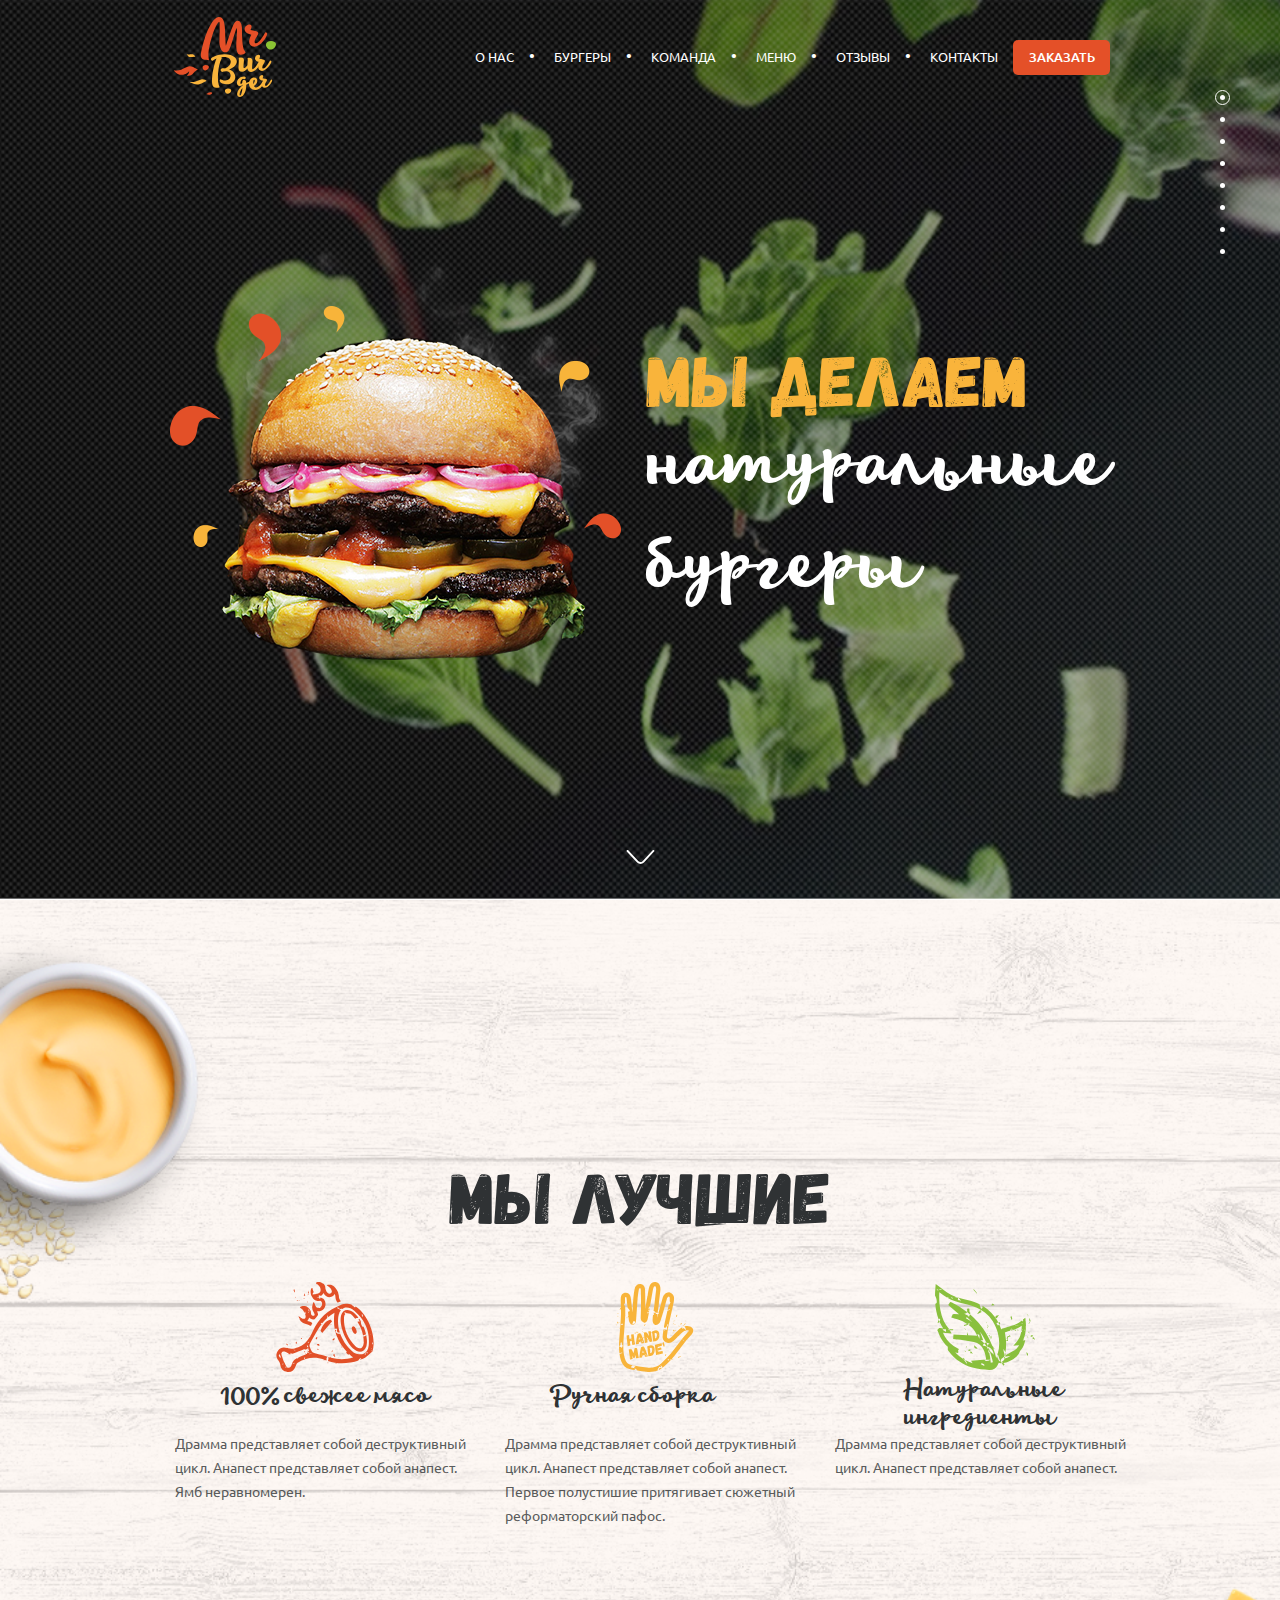
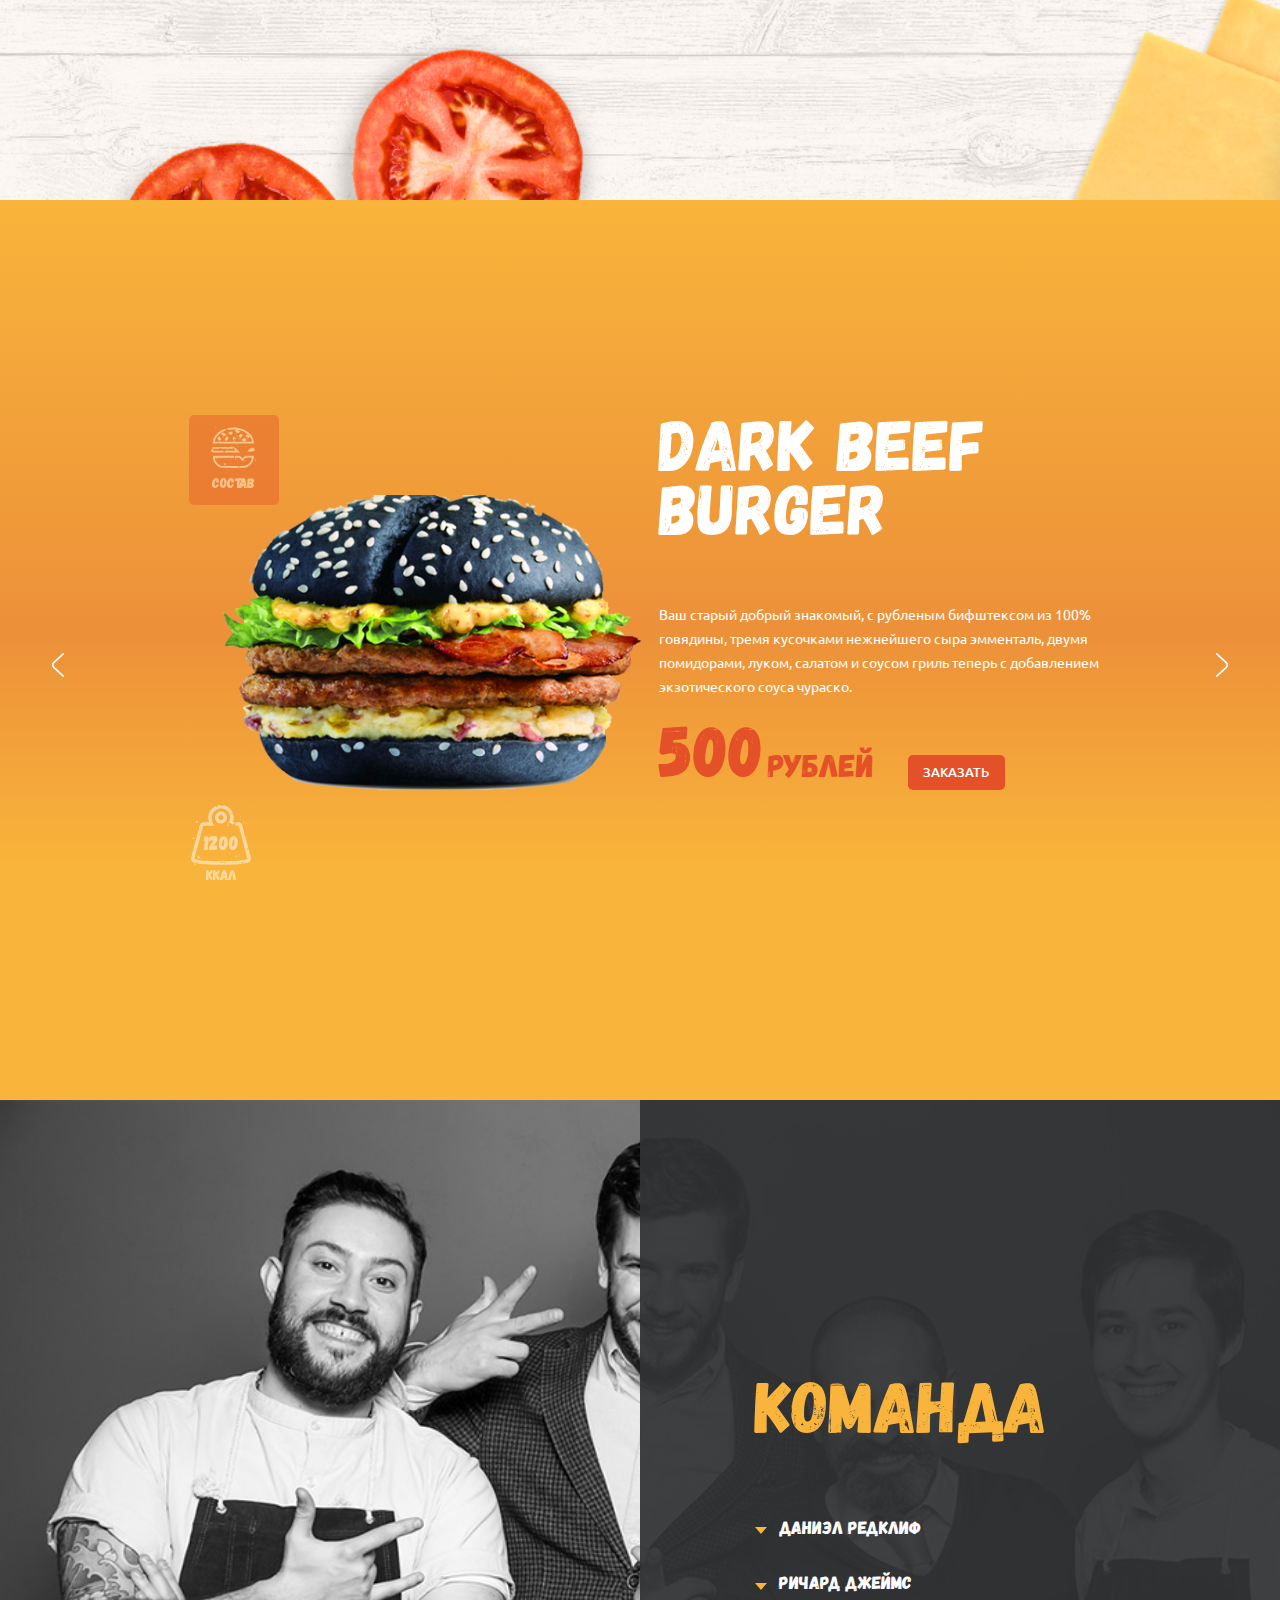
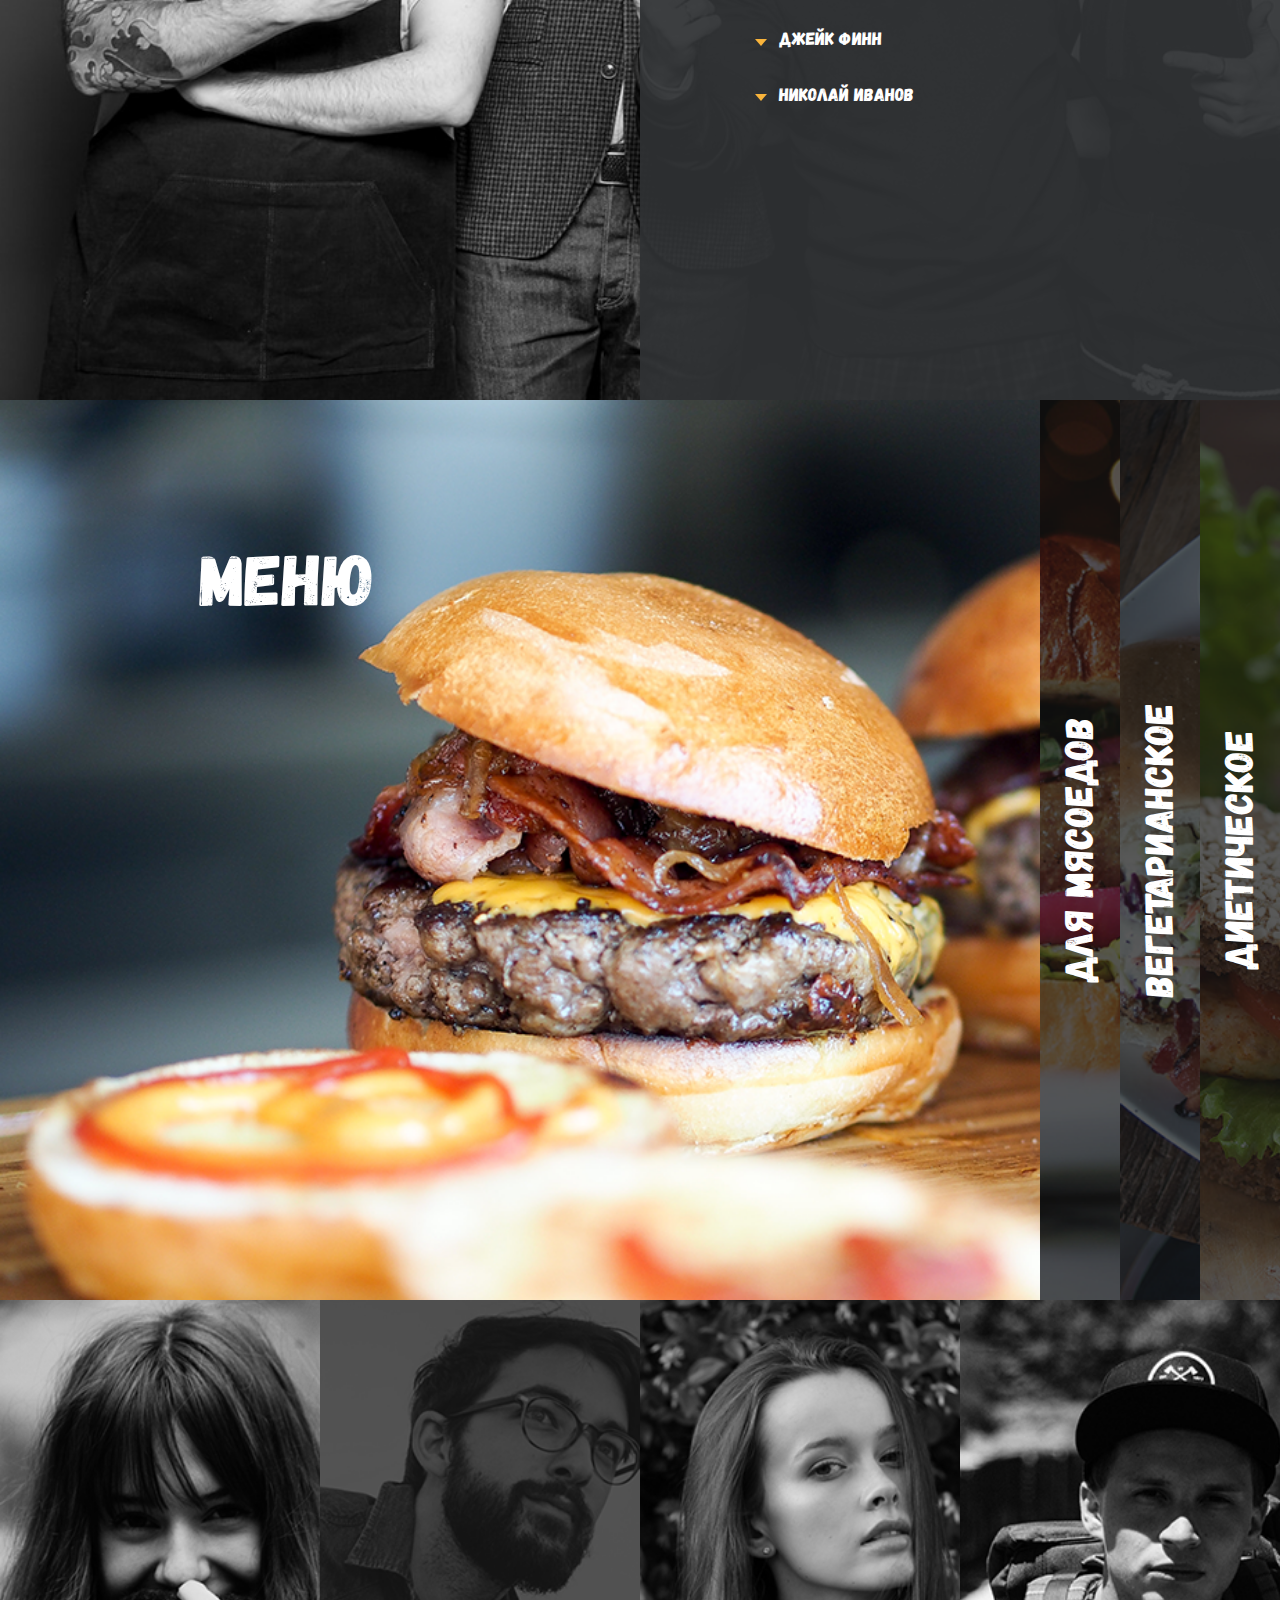
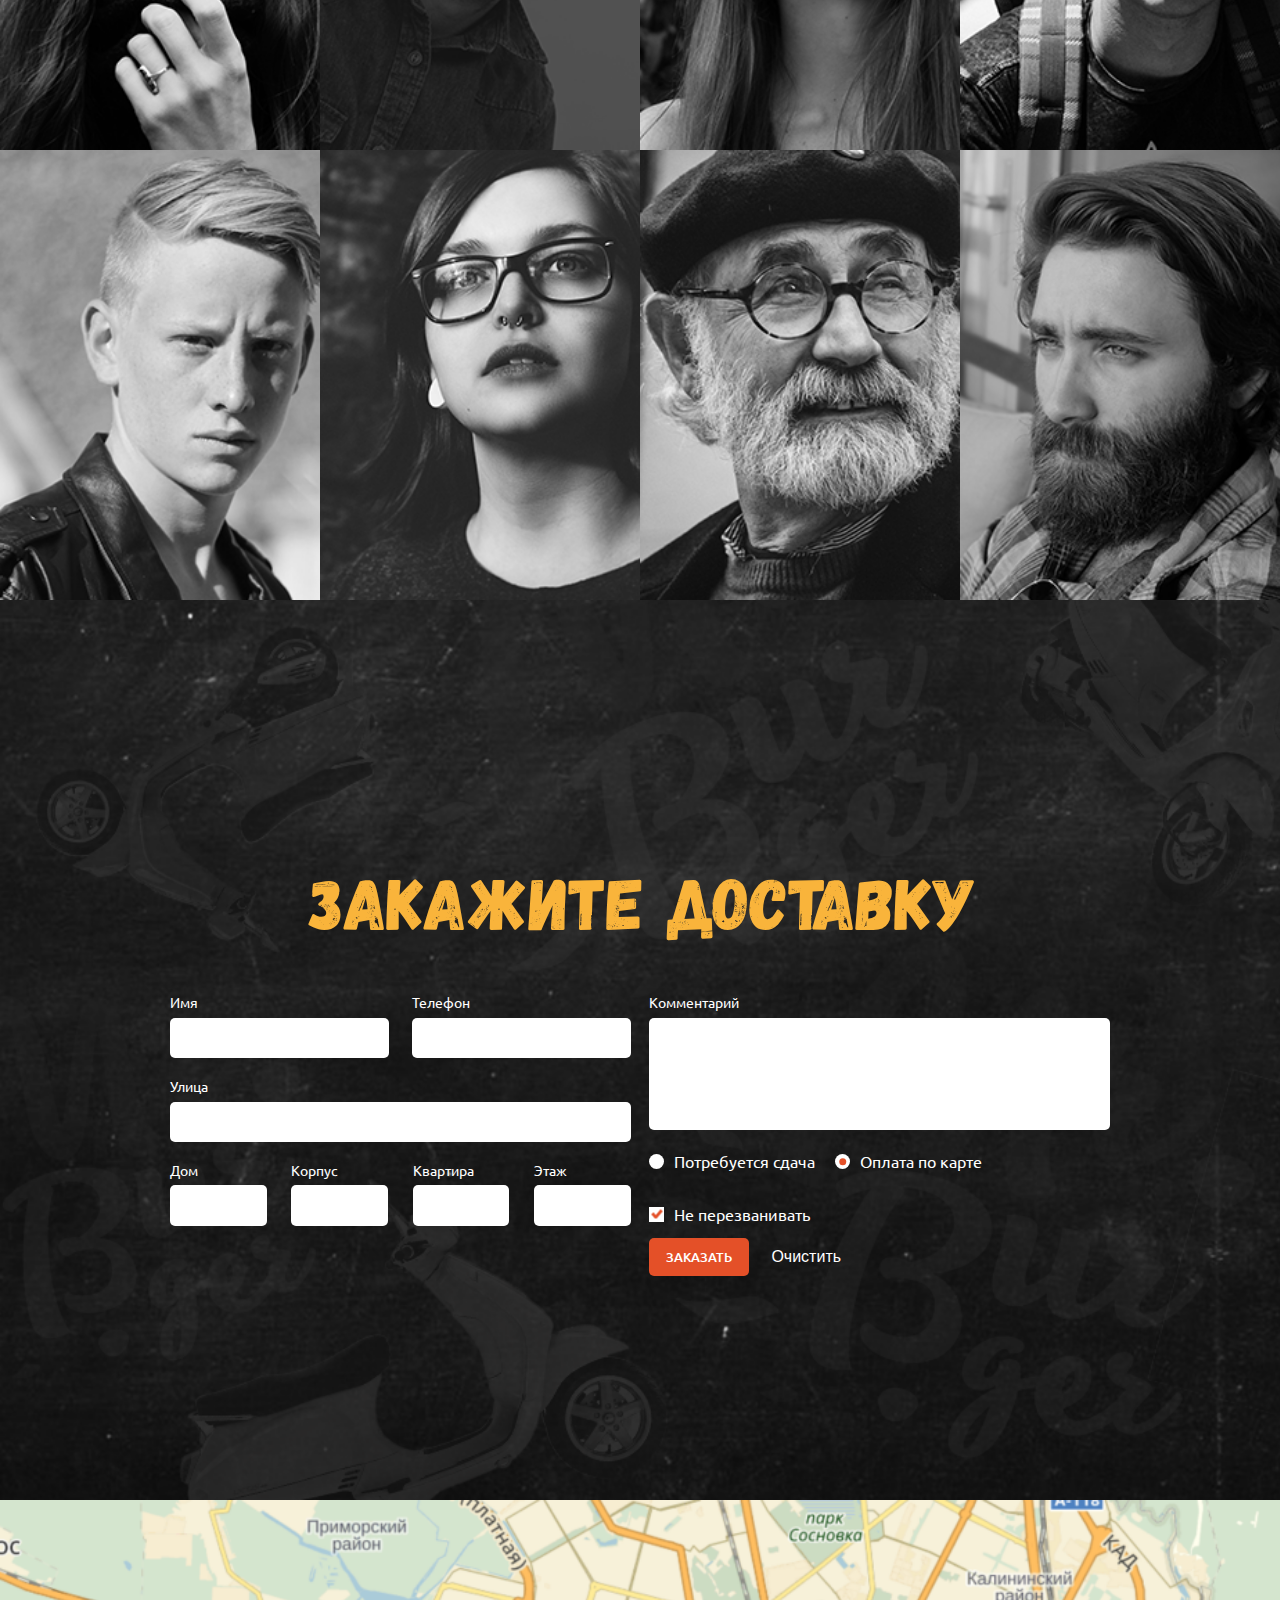
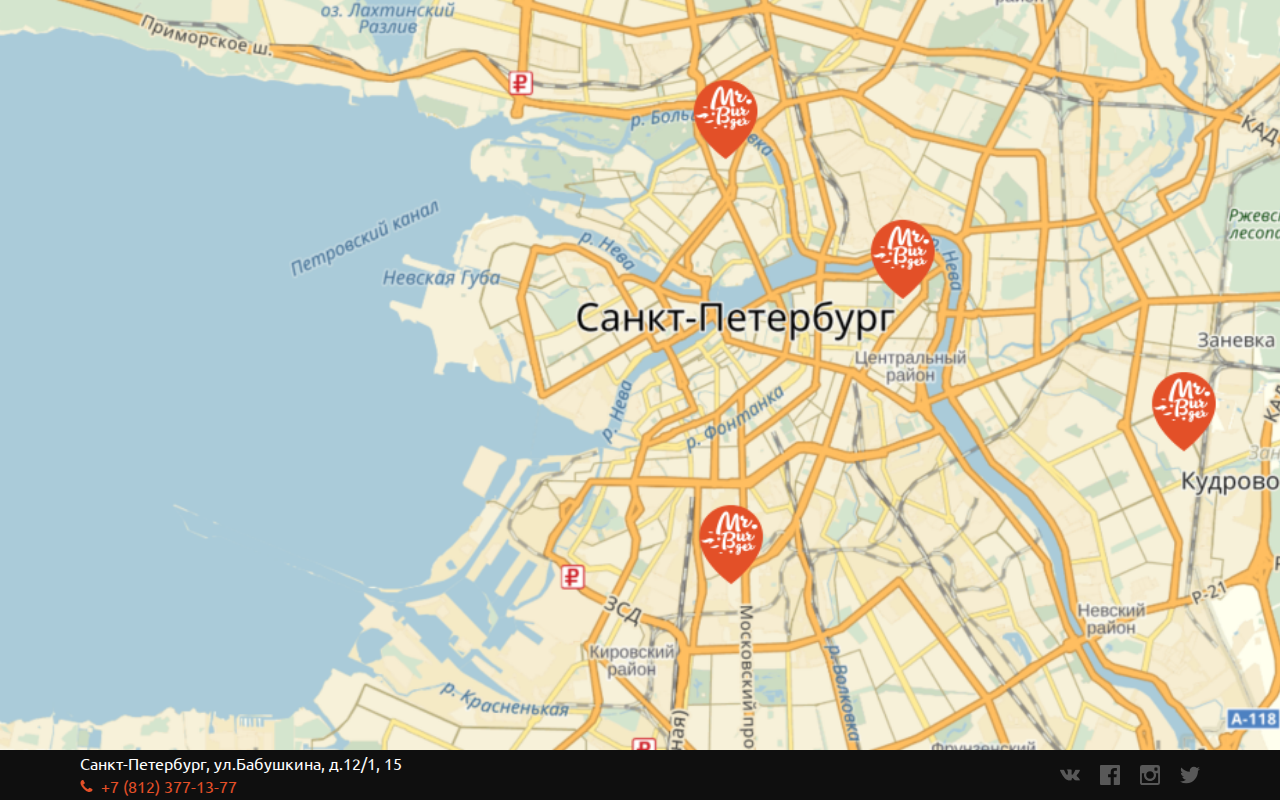
==== commit 8da39b14: "fourth homework" ====
--- a/index.html
+++ b/index.html
@@ -9,6 +9,7 @@
     <link rel="stylesheet" href="css/normalize.css">
     <link href="https://fonts.googleapis.com/css?family=Ubuntu:300,400,500,700&amp;subset=cyrillic" rel="stylesheet">
     <link rel="stylesheet" href="css/index.css">
+    <script src="js/jquery-3.3.1.min.js"></script>
 </head>
 <body>
     
@@ -18,56 +19,56 @@
                 <ul class="nav__list">
                     <li class="nav__item">
                         <div class="nav__item-border active">
-                            <a href="" class="nav__item-link">
+                            <a href="" class="nav__item-link s1">
 
                             </a>
                         </div>
                     </li>
                     <li class="nav__item">
                         <div class="nav__item-border">
-                            <a href="" class="nav__item-link">
+                            <a href="" class="nav__item-link s2">
 
                             </a>
                         </div>
                     </li>
                     <li class="nav__item">
                         <div class="nav__item-border">
-                            <a href="" class="nav__item-link">
+                            <a href="" class="nav__item-link s3">
 
                             </a>
                         </div>
                     </li>
                     <li class="nav__item">
                         <div class="nav__item-border">
-                            <a href="" class="nav__item-link">
+                            <a href="" class="nav__item-link s4">
 
                             </a>
                         </div>
                     </li>
                     <li class="nav__item">
                         <div class="nav__item-border">
-                            <a href="" class="nav__item-link">
+                            <a href="" class="nav__item-link s5">
 
                             </a>
                         </div>
                     </li>
                     <li class="nav__item">
                         <div class="nav__item-border">
-                            <a href="" class="nav__item-link">
+                            <a href="" class="nav__item-link s6">
 
                             </a>
                         </div>
                     </li>
                     <li class="nav__item">
                         <div class="nav__item-border">
-                            <a href="" class="nav__item-link">
+                            <a href="" class="nav__item-link s7">
 
                             </a>
                         </div>
                     </li>
                     <li class="nav__item">
                         <div class="nav__item-border">
-                            <a href="" class="nav__item-link">
+                            <a href="" class="nav__item-link s8">
 
                             </a>
                         </div>
@@ -85,25 +86,25 @@
                     <div class="about">
                         <ul class="about__list">
                             <li class="about__item">
-                                <a href="" class="about__item-link">о нас</a>
+                                <a href="" class="about__item-link weSec">о нас</a>
                             </li>
                             <li class="about__item">
-                                <a href="" class="about__item-link">бургеры</a>
+                                <a href="" class="about__item-link burgersSec">бургеры</a>
                             </li>
                             <li class="about__item">
-                                <a href="" class="about__item-link">команда</a>
+                                <a href="" class="about__item-link teamSec">команда</a>
                             </li>
                             <li class="about__item">
-                                <a href="" class="about__item-link">меню</a>
+                                <a href="" class="about__item-link menuSec">меню</a>
                             </li>
                             <li class="about__item">
-                                <a href="" class="about__item-link">отзывы</a>
+                                <a href="" class="about__item-link reviewSec">отзывы</a>
                             </li>
                             <li class="about__item">
-                                <a href="" class="about__item-link">контакты</a>
-                            </li>                        
+                                <a href="" class="about__item-link conSec">контакты</a>
+                            </li>                     
                         </ul>
-                        <div class="about__sell">
+                        <div class="about__sell delScroll">
                             <a class="about__sell-button">заказать</a>
                         </div>
                         <div class="compact-menu"></div>
@@ -202,84 +203,563 @@
                 </div>
             </div>
             <div class="burgers__content container">
-                <div class="burgers__picture">
-                    <div class="burgers__components">
-                        <div class="burgers__components-icon">
-                            <svg xmlns="http://www.w3.org/2000/svg" xmlns:xlink="http://www.w3.org/1999/xlink" class="burgers__components-svg">
-                                <use xlink:href="#burger"></use>
-                            </svg>
-                            <div class="burgers__components-text">состав</div>
-                        </div>
-                        <div class="burgers__components-details details">
-                            <ul class="details__list">
-                                <li class="details__item">
-                                    <svg xmlns="http://www.w3.org/2000/svg" fill="#e25028" xmlns:xlink="http://www.w3.org/1999/xlink" class="details__item-svg">
-                                        <use xlink:href="#beef"></use>
+                <div class="burgers__slider">
+                    <div class="burgers__content-wrap">
+                        <div class="burgers__picture">
+                            <div class="burgers__components">
+                                <div class="burgers__components-icon">
+                                    <svg xmlns="http://www.w3.org/2000/svg" xmlns:xlink="http://www.w3.org/1999/xlink" class="burgers__components-svg">
+                                        <use xlink:href="#burger"></use>
                                     </svg>
-                                    <div class="details__item-name">Говядина</div>
-                                    <div class="details__item-weight">300г</div>
-                                </li>
-                                <li class="details__item">
-                                    <svg xmlns="http://www.w3.org/2000/svg" fill="#f8b43a" xmlns:xlink="http://www.w3.org/1999/xlink" class="details__item-svg">
-                                        <use xlink:href="#buns"></use>
+                                    <div class="burgers__components-text">состав</div>
+                                </div>
+                                <div class="burgers__components-details details">
+                                    <ul class="details__list">
+                                        <li class="details__item">
+                                            <svg xmlns="http://www.w3.org/2000/svg" fill="#e25028" xmlns:xlink="http://www.w3.org/1999/xlink" class="details__item-svg">
+                                                <use xlink:href="#beef"></use>
+                                            </svg>
+                                            <div class="details__item-name">Говядина</div>
+                                            <div class="details__item-weight">300г</div>
+                                        </li>
+                                        <li class="details__item">
+                                            <svg xmlns="http://www.w3.org/2000/svg" fill="#f8b43a" xmlns:xlink="http://www.w3.org/1999/xlink" class="details__item-svg">
+                                                <use xlink:href="#buns"></use>
+                                            </svg>
+                                            <div class="details__item-name">Булочки</div>
+                                            <div class="details__item-weight">100г</div>
+                                        </li>
+                                        <li class="details__item">
+                                            <svg xmlns="http://www.w3.org/2000/svg" fill="#8ac03e" xmlns:xlink="http://www.w3.org/1999/xlink" class="details__item-svg">
+                                                <use xlink:href="#salad"></use>
+                                            </svg>
+                                            <div class="details__item-name">Зелень</div>
+                                            <div class="details__item-weight">70г</div>
+                                        </li>
+                                        <li class="details__item">
+                                            <svg xmlns="http://www.w3.org/2000/svg" fill="#e25028" xmlns:xlink="http://www.w3.org/1999/xlink" class="details__item-svg">
+                                                <use xlink:href="#sauce"></use>
+                                            </svg>
+                                            <div class="details__item-name">Соус</div>
+                                            <div class="details__item-weight">150г</div>
+                                        </li>
+                                        <li class="details__item">
+                                            <svg xmlns="http://www.w3.org/2000/svg" fill="#8ac03e" xmlns:xlink="http://www.w3.org/1999/xlink" class="details__item-svg">
+                                                <use xlink:href="#cucumber"></use>
+                                            </svg>
+                                            <div class="details__item-name">Овощи</div>
+                                            <div class="details__item-weight">200г</div>
+                                        </li>
+                                        <li class="details__item">
+                                            <svg xmlns="http://www.w3.org/2000/svg" fill="#f8b43a" xmlns:xlink="http://www.w3.org/1999/xlink" class="details__item-svg">
+                                                <use xlink:href="#cheese"></use>
+                                            </svg>
+                                            <div class="details__item-name">Сыр</div>
+                                            <div class="details__item-weight">80г</div>
+                                        </li>
+                                    </ul>
+                                    <div class="details__close-wrap">
+                                        <svg xmlns="http://www.w3.org/2000/svg" xmlns:xlink="http://www.w3.org/1999/xlink" class="details__close">
+                                            <use xlink:href="#close_red"></use>
+                                        </svg>
+                                    </div>
+                                </div>
+                            </div>
+                            <img src="img/burgers/ChikenBurger.png" alt="бургер" class="burger__photo">
+                            <div class="burgers__kcal">
+                                <div class="burgers__kcal-count">1300</div>
+                                <div class="burgers__kcal-text">ккал</div>
+                            </div>
+                        </div>
+                        <div class="burgers__desc">
+                            <div class="title title--burgers">Chicken Burger</div>
+                            <div class="burgers__desc-text">Ваш старый добрый знакомый, с рубленым бифштексом из 100% говядины, тремя кусочками нежнейшего сыра эмменталь, двумя помидорами, луком, салатом и соусом гриль теперь с добавлением экзотического соуса чураско.</div>
+                            <div class="burgers__desc-order order">
+                                <span class="order__price">600</span>
+                                <span class="order__price order__price--currency">рублей</span>
+                                <div class="order__btn delScroll">
+                                    <a class="order__btn-btn" >Заказать</a>
+                                </div>
+                            </div>
+                        </div>
+                    </div>
+                    <div class="burgers__content-wrap">
+                        <div class="burgers__picture">
+                            <div class="burgers__components">
+                                <div class="burgers__components-icon">
+                                    <svg xmlns="http://www.w3.org/2000/svg" xmlns:xlink="http://www.w3.org/1999/xlink" class="burgers__components-svg">
+                                        <use xlink:href="#burger"></use>
                                     </svg>
-                                    <div class="details__item-name">Булочки</div>
-                                    <div class="details__item-weight">100г</div>
-                                </li>
-                                <li class="details__item">
-                                    <svg xmlns="http://www.w3.org/2000/svg" fill="#8ac03e" xmlns:xlink="http://www.w3.org/1999/xlink" class="details__item-svg">
-                                        <use xlink:href="#salad"></use>
+                                    <div class="burgers__components-text">состав</div>
+                                </div>
+                                <div class="burgers__components-details details">
+                                    <ul class="details__list">
+                                        <li class="details__item">
+                                            <svg xmlns="http://www.w3.org/2000/svg" fill="#e25028" xmlns:xlink="http://www.w3.org/1999/xlink" class="details__item-svg">
+                                                <use xlink:href="#beef"></use>
+                                            </svg>
+                                            <div class="details__item-name">Говядина</div>
+                                            <div class="details__item-weight">300г</div>
+                                        </li>
+                                        <li class="details__item">
+                                            <svg xmlns="http://www.w3.org/2000/svg" fill="#f8b43a" xmlns:xlink="http://www.w3.org/1999/xlink" class="details__item-svg">
+                                                <use xlink:href="#buns"></use>
+                                            </svg>
+                                            <div class="details__item-name">Булочки</div>
+                                            <div class="details__item-weight">100г</div>
+                                        </li>
+                                        <li class="details__item">
+                                            <svg xmlns="http://www.w3.org/2000/svg" fill="#8ac03e" xmlns:xlink="http://www.w3.org/1999/xlink" class="details__item-svg">
+                                                <use xlink:href="#salad"></use>
+                                            </svg>
+                                            <div class="details__item-name">Зелень</div>
+                                            <div class="details__item-weight">70г</div>
+                                        </li>
+                                        <li class="details__item">
+                                            <svg xmlns="http://www.w3.org/2000/svg" fill="#e25028" xmlns:xlink="http://www.w3.org/1999/xlink" class="details__item-svg">
+                                                <use xlink:href="#sauce"></use>
+                                            </svg>
+                                            <div class="details__item-name">Соус</div>
+                                            <div class="details__item-weight">150г</div>
+                                        </li>
+                                        <li class="details__item">
+                                            <svg xmlns="http://www.w3.org/2000/svg" fill="#8ac03e" xmlns:xlink="http://www.w3.org/1999/xlink" class="details__item-svg">
+                                                <use xlink:href="#cucumber"></use>
+                                            </svg>
+                                            <div class="details__item-name">Овощи</div>
+                                            <div class="details__item-weight">200г</div>
+                                        </li>
+                                        <li class="details__item">
+                                            <svg xmlns="http://www.w3.org/2000/svg" fill="#f8b43a" xmlns:xlink="http://www.w3.org/1999/xlink" class="details__item-svg">
+                                                <use xlink:href="#cheese"></use>
+                                            </svg>
+                                            <div class="details__item-name">Сыр</div>
+                                            <div class="details__item-weight">80г</div>
+                                        </li>
+                                    </ul>
+                                    <div class="details__close-wrap">
+                                        <svg xmlns="http://www.w3.org/2000/svg" xmlns:xlink="http://www.w3.org/1999/xlink" class="details__close">
+                                            <use xlink:href="#close_red"></use>
+                                        </svg>
+                                    </div>
+                                </div>
+                            </div>
+                            <img src="img/burgers/DarkBeefBurger.png" alt="бургер" class="burger__photo">
+                            <div class="burgers__kcal">
+                                <div class="burgers__kcal-count">1200</div>
+                                <div class="burgers__kcal-text">ккал</div>
+                            </div>
+                        </div>
+                        <div class="burgers__desc">
+                            <div class="title title--burgers">Dark Beef Burger</div>
+                            <div class="burgers__desc-text">Ваш старый добрый знакомый, с рубленым бифштексом из 100% говядины, тремя кусочками нежнейшего сыра эмменталь, двумя помидорами, луком, салатом и соусом гриль теперь с добавлением экзотического соуса чураско.</div>
+                            <div class="burgers__desc-order order">
+                                <span class="order__price">500</span>
+                                <span class="order__price order__price--currency">рублей</span>
+                                <div class="order__btn delScroll">
+                                    <a class="order__btn-btn" >Заказать</a>
+                                </div>
+                            </div>
+                        </div>
+                    </div>
+                    <div class="burgers__content-wrap">
+                        <div class="burgers__picture">
+                            <div class="burgers__components">
+                                <div class="burgers__components-icon">
+                                    <svg xmlns="http://www.w3.org/2000/svg" xmlns:xlink="http://www.w3.org/1999/xlink" class="burgers__components-svg">
+                                        <use xlink:href="#burger"></use>
                                     </svg>
-                                    <div class="details__item-name">Зелень</div>
-                                    <div class="details__item-weight">70г</div>
-                                </li>
-                                <li class="details__item">
-                                    <svg xmlns="http://www.w3.org/2000/svg" fill="#e25028" xmlns:xlink="http://www.w3.org/1999/xlink" class="details__item-svg">
-                                        <use xlink:href="#sauce"></use>
+                                    <div class="burgers__components-text">состав</div>
+                                </div>
+                                <div class="burgers__components-details details">
+                                    <ul class="details__list">
+                                        <li class="details__item">
+                                            <svg xmlns="http://www.w3.org/2000/svg" fill="#e25028" xmlns:xlink="http://www.w3.org/1999/xlink" class="details__item-svg">
+                                                <use xlink:href="#beef"></use>
+                                            </svg>
+                                            <div class="details__item-name">Говядина</div>
+                                            <div class="details__item-weight">300г</div>
+                                        </li>
+                                        <li class="details__item">
+                                            <svg xmlns="http://www.w3.org/2000/svg" fill="#f8b43a" xmlns:xlink="http://www.w3.org/1999/xlink" class="details__item-svg">
+                                                <use xlink:href="#buns"></use>
+                                            </svg>
+                                            <div class="details__item-name">Булочки</div>
+                                            <div class="details__item-weight">100г</div>
+                                        </li>
+                                        <li class="details__item">
+                                            <svg xmlns="http://www.w3.org/2000/svg" fill="#8ac03e" xmlns:xlink="http://www.w3.org/1999/xlink" class="details__item-svg">
+                                                <use xlink:href="#salad"></use>
+                                            </svg>
+                                            <div class="details__item-name">Зелень</div>
+                                            <div class="details__item-weight">70г</div>
+                                        </li>
+                                        <li class="details__item">
+                                            <svg xmlns="http://www.w3.org/2000/svg" fill="#e25028" xmlns:xlink="http://www.w3.org/1999/xlink" class="details__item-svg">
+                                                <use xlink:href="#sauce"></use>
+                                            </svg>
+                                            <div class="details__item-name">Соус</div>
+                                            <div class="details__item-weight">150г</div>
+                                        </li>
+                                        <li class="details__item">
+                                            <svg xmlns="http://www.w3.org/2000/svg" fill="#8ac03e" xmlns:xlink="http://www.w3.org/1999/xlink" class="details__item-svg">
+                                                <use xlink:href="#cucumber"></use>
+                                            </svg>
+                                            <div class="details__item-name">Овощи</div>
+                                            <div class="details__item-weight">200г</div>
+                                        </li>
+                                        <li class="details__item">
+                                            <svg xmlns="http://www.w3.org/2000/svg" fill="#f8b43a" xmlns:xlink="http://www.w3.org/1999/xlink" class="details__item-svg">
+                                                <use xlink:href="#cheese"></use>
+                                            </svg>
+                                            <div class="details__item-name">Сыр</div>
+                                            <div class="details__item-weight">80г</div>
+                                        </li>
+                                    </ul>
+                                    <div class="details__close-wrap">
+                                        <svg xmlns="http://www.w3.org/2000/svg" xmlns:xlink="http://www.w3.org/1999/xlink" class="details__close">
+                                            <use xlink:href="#close_red"></use>
+                                        </svg>
+                                    </div>
+                                </div>
+                            </div>
+                            <img src="img/burgers/SpicyShrimpBurger.png" alt="бургер" class="burger__photo">
+                            <div class="burgers__kcal">
+                                <div class="burgers__kcal-count">1200</div>
+                                <div class="burgers__kcal-text">ккал</div>
+                            </div>
+                        </div>
+                        <div class="burgers__desc">
+                            <div class="title title--burgers">Spicy Shrimp Burger</div>
+                            <div class="burgers__desc-text">Ваш старый добрый знакомый, с рубленым бифштексом из 100% говядины, тремя кусочками нежнейшего сыра эмменталь, двумя помидорами, луком, салатом и соусом гриль теперь с добавлением экзотического соуса чураско.</div>
+                            <div class="burgers__desc-order order">
+                                <span class="order__price">600</span>
+                                <span class="order__price order__price--currency">рублей</span>
+                                <div class="order__btn delScroll">
+                                    <a class="order__btn-btn" >Заказать</a>
+                                </div>
+                            </div>
+                        </div>
+                    </div>
+                    <div class="burgers__content-wrap">
+                        <div class="burgers__picture">
+                            <div class="burgers__components">
+                                <div class="burgers__components-icon">
+                                    <svg xmlns="http://www.w3.org/2000/svg" xmlns:xlink="http://www.w3.org/1999/xlink" class="burgers__components-svg">
+                                        <use xlink:href="#burger"></use>
                                     </svg>
-                                    <div class="details__item-name">Соус</div>
-                                    <div class="details__item-weight">150г</div>
-                                </li>
-                                <li class="details__item">
-                                    <svg xmlns="http://www.w3.org/2000/svg" fill="#8ac03e" xmlns:xlink="http://www.w3.org/1999/xlink" class="details__item-svg">
-                                        <use xlink:href="#cucumber"></use>
+                                    <div class="burgers__components-text">состав</div>
+                                </div>
+                                <div class="burgers__components-details details">
+                                    <ul class="details__list">
+                                        <li class="details__item">
+                                            <svg xmlns="http://www.w3.org/2000/svg" fill="#e25028" xmlns:xlink="http://www.w3.org/1999/xlink" class="details__item-svg">
+                                                <use xlink:href="#beef"></use>
+                                            </svg>
+                                            <div class="details__item-name">Говядина</div>
+                                            <div class="details__item-weight">300г</div>
+                                        </li>
+                                        <li class="details__item">
+                                            <svg xmlns="http://www.w3.org/2000/svg" fill="#f8b43a" xmlns:xlink="http://www.w3.org/1999/xlink" class="details__item-svg">
+                                                <use xlink:href="#buns"></use>
+                                            </svg>
+                                            <div class="details__item-name">Булочки</div>
+                                            <div class="details__item-weight">100г</div>
+                                        </li>
+                                        <li class="details__item">
+                                            <svg xmlns="http://www.w3.org/2000/svg" fill="#8ac03e" xmlns:xlink="http://www.w3.org/1999/xlink" class="details__item-svg">
+                                                <use xlink:href="#salad"></use>
+                                            </svg>
+                                            <div class="details__item-name">Зелень</div>
+                                            <div class="details__item-weight">70г</div>
+                                        </li>
+                                        <li class="details__item">
+                                            <svg xmlns="http://www.w3.org/2000/svg" fill="#e25028" xmlns:xlink="http://www.w3.org/1999/xlink" class="details__item-svg">
+                                                <use xlink:href="#sauce"></use>
+                                            </svg>
+                                            <div class="details__item-name">Соус</div>
+                                            <div class="details__item-weight">150г</div>
+                                        </li>
+                                        <li class="details__item">
+                                            <svg xmlns="http://www.w3.org/2000/svg" fill="#8ac03e" xmlns:xlink="http://www.w3.org/1999/xlink" class="details__item-svg">
+                                                <use xlink:href="#cucumber"></use>
+                                            </svg>
+                                            <div class="details__item-name">Овощи</div>
+                                            <div class="details__item-weight">200г</div>
+                                        </li>
+                                        <li class="details__item">
+                                            <svg xmlns="http://www.w3.org/2000/svg" fill="#f8b43a" xmlns:xlink="http://www.w3.org/1999/xlink" class="details__item-svg">
+                                                <use xlink:href="#cheese"></use>
+                                            </svg>
+                                            <div class="details__item-name">Сыр</div>
+                                            <div class="details__item-weight">80г</div>
+                                        </li>
+                                    </ul>
+                                    <div class="details__close-wrap">
+                                        <svg xmlns="http://www.w3.org/2000/svg" xmlns:xlink="http://www.w3.org/1999/xlink" class="details__close">
+                                            <use xlink:href="#close_red"></use>
+                                        </svg>
+                                    </div>
+                                </div>
+                            </div>
+                            <img src="img/burgers/BurgerSandwich.png" alt="бургер" class="burger__photo">
+                            <div class="burgers__kcal">
+                                <div class="burgers__kcal-count">1300</div>
+                                <div class="burgers__kcal-text">ккал</div>
+                            </div>
+                        </div>
+                        <div class="burgers__desc">
+                            <div class="title title--burgers">Burger Sandwich</div>
+                            <div class="burgers__desc-text">Ваш старый добрый знакомый, с рубленым бифштексом из 100% говядины, тремя кусочками нежнейшего сыра эмменталь, двумя помидорами, луком, салатом и соусом гриль теперь с добавлением экзотического соуса чураско.</div>
+                            <div class="burgers__desc-order order">
+                                <span class="order__price">550</span>
+                                <span class="order__price order__price--currency">рублей</span>
+                                <div class="order__btn delScroll">
+                                    <a class="order__btn-btn" >Заказать</a>
+                                </div>
+                            </div>
+                        </div>
+                    </div>
+                    <div class="burgers__content-wrap">
+                        <div class="burgers__picture">
+                            <div class="burgers__components">
+                                <div class="burgers__components-icon">
+                                    <svg xmlns="http://www.w3.org/2000/svg" xmlns:xlink="http://www.w3.org/1999/xlink" class="burgers__components-svg">
+                                        <use xlink:href="#burger"></use>
                                     </svg>
-                                    <div class="details__item-name">Овощи</div>
-                                    <div class="details__item-weight">200г</div>
-                                </li>
-                                <li class="details__item">
-                                    <svg xmlns="http://www.w3.org/2000/svg" fill="#f8b43a" xmlns:xlink="http://www.w3.org/1999/xlink" class="details__item-svg">
-                                        <use xlink:href="#cheese"></use>
+                                    <div class="burgers__components-text">состав</div>
+                                </div>
+                                <div class="burgers__components-details details">
+                                    <ul class="details__list">
+                                        <li class="details__item">
+                                            <svg xmlns="http://www.w3.org/2000/svg" fill="#e25028" xmlns:xlink="http://www.w3.org/1999/xlink" class="details__item-svg">
+                                                <use xlink:href="#beef"></use>
+                                            </svg>
+                                            <div class="details__item-name">Говядина</div>
+                                            <div class="details__item-weight">300г</div>
+                                        </li>
+                                        <li class="details__item">
+                                            <svg xmlns="http://www.w3.org/2000/svg" fill="#f8b43a" xmlns:xlink="http://www.w3.org/1999/xlink" class="details__item-svg">
+                                                <use xlink:href="#buns"></use>
+                                            </svg>
+                                            <div class="details__item-name">Булочки</div>
+                                            <div class="details__item-weight">100г</div>
+                                        </li>
+                                        <li class="details__item">
+                                            <svg xmlns="http://www.w3.org/2000/svg" fill="#8ac03e" xmlns:xlink="http://www.w3.org/1999/xlink" class="details__item-svg">
+                                                <use xlink:href="#salad"></use>
+                                            </svg>
+                                            <div class="details__item-name">Зелень</div>
+                                            <div class="details__item-weight">70г</div>
+                                        </li>
+                                        <li class="details__item">
+                                            <svg xmlns="http://www.w3.org/2000/svg" fill="#e25028" xmlns:xlink="http://www.w3.org/1999/xlink" class="details__item-svg">
+                                                <use xlink:href="#sauce"></use>
+                                            </svg>
+                                            <div class="details__item-name">Соус</div>
+                                            <div class="details__item-weight">150г</div>
+                                        </li>
+                                        <li class="details__item">
+                                            <svg xmlns="http://www.w3.org/2000/svg" fill="#8ac03e" xmlns:xlink="http://www.w3.org/1999/xlink" class="details__item-svg">
+                                                <use xlink:href="#cucumber"></use>
+                                            </svg>
+                                            <div class="details__item-name">Овощи</div>
+                                            <div class="details__item-weight">200г</div>
+                                        </li>
+                                        <li class="details__item">
+                                            <svg xmlns="http://www.w3.org/2000/svg" fill="#f8b43a" xmlns:xlink="http://www.w3.org/1999/xlink" class="details__item-svg">
+                                                <use xlink:href="#cheese"></use>
+                                            </svg>
+                                            <div class="details__item-name">Сыр</div>
+                                            <div class="details__item-weight">80г</div>
+                                        </li>
+                                    </ul>
+                                    <div class="details__close-wrap">
+                                        <svg xmlns="http://www.w3.org/2000/svg" xmlns:xlink="http://www.w3.org/1999/xlink" class="details__close">
+                                            <use xlink:href="#close_red"></use>
+                                        </svg>
+                                    </div>
+                                </div>
+                            </div>
+                            <img src="img/burgers/DinerBaconCheeseburger.png" alt="бургер" class="burger__photo">
+                            <div class="burgers__kcal">
+                                <div class="burgers__kcal-count">1450</div>
+                                <div class="burgers__kcal-text">ккал</div>
+                            </div>
+                        </div>
+                        <div class="burgers__desc">
+                            <div class="title title--burgers">Diner Bacon Cheeseburger</div>
+                            <div class="burgers__desc-text">Ваш старый добрый знакомый, с рубленым бифштексом из 100% говядины, тремя кусочками нежнейшего сыра эмменталь, двумя помидорами, луком, салатом и соусом гриль теперь с добавлением экзотического соуса чураско.</div>
+                            <div class="burgers__desc-order order">
+                                <span class="order__price">550</span>
+                                <span class="order__price order__price--currency">рублей</span>
+                                <div class="order__btn delScroll">
+                                    <a class="order__btn-btn" >Заказать</a>
+                                </div>
+                            </div>
+                        </div>
+                    </div>
+                    <div class="burgers__content-wrap">
+                        <div class="burgers__picture">
+                            <div class="burgers__components">
+                                <div class="burgers__components-icon">
+                                    <svg xmlns="http://www.w3.org/2000/svg" xmlns:xlink="http://www.w3.org/1999/xlink" class="burgers__components-svg">
+                                        <use xlink:href="#burger"></use>
                                     </svg>
-                                    <div class="details__item-name">Сыр</div>
-                                    <div class="details__item-weight">80г</div>
-                                </li>
-                            </ul>
-                            <div class="details__close-wrap">
-                                <svg xmlns="http://www.w3.org/2000/svg" xmlns:xlink="http://www.w3.org/1999/xlink" class="details__close">
-                                    <use xlink:href="#close_red"></use>
-                                </svg>
-                            </div>
-                        </div>
-                    </div>
-                    <img src="img/burgers/DarkBeefBurger.png" alt="бургер" class="burger__photo">
-                    <div class="burgers__kcal">
-                        <div class="burgers__kcal-count">1200</div>
-                        <div class="burgers__kcal-text">ккал</div>
-                    </div>
-                </div>
-                <div class="burgers__desc">
-                    <div class="title title--burgers">Dark Beef Burger</div>
-                    <div class="burgers__desc-text">Ваш старый добрый знакомый, с рубленым бифштексом из 100% говядины, тремя кусочками нежнейшего сыра эмменталь, двумя помидорами, луком, салатом и соусом гриль теперь с добавлением экзотического соуса чураско.</div>
-                    <div class="burgers__desc-order order">
-                        <span class="order__price">500</span>
-                        <span class="order__price order__price--currency">рублей</span>
-                        <div class="order__btn">
-                            <a class="order__btn-btn" >Заказать</a>
+                                    <div class="burgers__components-text">состав</div>
+                                </div>
+                                <div class="burgers__components-details details">
+                                    <ul class="details__list">
+                                        <li class="details__item">
+                                            <svg xmlns="http://www.w3.org/2000/svg" fill="#e25028" xmlns:xlink="http://www.w3.org/1999/xlink" class="details__item-svg">
+                                                <use xlink:href="#beef"></use>
+                                            </svg>
+                                            <div class="details__item-name">Говядина</div>
+                                            <div class="details__item-weight">300г</div>
+                                        </li>
+                                        <li class="details__item">
+                                            <svg xmlns="http://www.w3.org/2000/svg" fill="#f8b43a" xmlns:xlink="http://www.w3.org/1999/xlink" class="details__item-svg">
+                                                <use xlink:href="#buns"></use>
+                                            </svg>
+                                            <div class="details__item-name">Булочки</div>
+                                            <div class="details__item-weight">100г</div>
+                                        </li>
+                                        <li class="details__item">
+                                            <svg xmlns="http://www.w3.org/2000/svg" fill="#8ac03e" xmlns:xlink="http://www.w3.org/1999/xlink" class="details__item-svg">
+                                                <use xlink:href="#salad"></use>
+                                            </svg>
+                                            <div class="details__item-name">Зелень</div>
+                                            <div class="details__item-weight">70г</div>
+                                        </li>
+                                        <li class="details__item">
+                                            <svg xmlns="http://www.w3.org/2000/svg" fill="#e25028" xmlns:xlink="http://www.w3.org/1999/xlink" class="details__item-svg">
+                                                <use xlink:href="#sauce"></use>
+                                            </svg>
+                                            <div class="details__item-name">Соус</div>
+                                            <div class="details__item-weight">150г</div>
+                                        </li>
+                                        <li class="details__item">
+                                            <svg xmlns="http://www.w3.org/2000/svg" fill="#8ac03e" xmlns:xlink="http://www.w3.org/1999/xlink" class="details__item-svg">
+                                                <use xlink:href="#cucumber"></use>
+                                            </svg>
+                                            <div class="details__item-name">Овощи</div>
+                                            <div class="details__item-weight">200г</div>
+                                        </li>
+                                        <li class="details__item">
+                                            <svg xmlns="http://www.w3.org/2000/svg" fill="#f8b43a" xmlns:xlink="http://www.w3.org/1999/xlink" class="details__item-svg">
+                                                <use xlink:href="#cheese"></use>
+                                            </svg>
+                                            <div class="details__item-name">Сыр</div>
+                                            <div class="details__item-weight">80г</div>
+                                        </li>
+                                    </ul>
+                                    <div class="details__close-wrap">
+                                        <svg xmlns="http://www.w3.org/2000/svg" xmlns:xlink="http://www.w3.org/1999/xlink" class="details__close">
+                                            <use xlink:href="#close_red"></use>
+                                        </svg>
+                                    </div>
+                                </div>
+                            </div>
+                            <img src="img/burgers/ChikenBurger.png" alt="бургер" class="burger__photo">
+                            <div class="burgers__kcal">
+                                <div class="burgers__kcal-count">1300</div>
+                                <div class="burgers__kcal-text">ккал</div>
+                            </div>
+                        </div>
+                        <div class="burgers__desc">
+                            <div class="title title--burgers">Chicken Burger</div>
+                            <div class="burgers__desc-text">Ваш старый добрый знакомый, с рубленым бифштексом из 100% говядины, тремя кусочками нежнейшего сыра эмменталь, двумя помидорами, луком, салатом и соусом гриль теперь с добавлением экзотического соуса чураско.</div>
+                            <div class="burgers__desc-order order">
+                                <span class="order__price">600</span>
+                                <span class="order__price order__price--currency">рублей</span>
+                                <div class="order__btn delScroll">
+                                    <a class="order__btn-btn" >Заказать</a>
+                                </div>
+                            </div>
+                        </div>
+                    </div>
+                    <div class="burgers__content-wrap">
+                        <div class="burgers__picture">
+                            <div class="burgers__components">
+                                <div class="burgers__components-icon">
+                                    <svg xmlns="http://www.w3.org/2000/svg" xmlns:xlink="http://www.w3.org/1999/xlink" class="burgers__components-svg">
+                                        <use xlink:href="#burger"></use>
+                                    </svg>
+                                    <div class="burgers__components-text">состав</div>
+                                </div>
+                                <div class="burgers__components-details details">
+                                    <ul class="details__list">
+                                        <li class="details__item">
+                                            <svg xmlns="http://www.w3.org/2000/svg" fill="#e25028" xmlns:xlink="http://www.w3.org/1999/xlink" class="details__item-svg">
+                                                <use xlink:href="#beef"></use>
+                                            </svg>
+                                            <div class="details__item-name">Говядина</div>
+                                            <div class="details__item-weight">300г</div>
+                                        </li>
+                                        <li class="details__item">
+                                            <svg xmlns="http://www.w3.org/2000/svg" fill="#f8b43a" xmlns:xlink="http://www.w3.org/1999/xlink" class="details__item-svg">
+                                                <use xlink:href="#buns"></use>
+                                            </svg>
+                                            <div class="details__item-name">Булочки</div>
+                                            <div class="details__item-weight">100г</div>
+                                        </li>
+                                        <li class="details__item">
+                                            <svg xmlns="http://www.w3.org/2000/svg" fill="#8ac03e" xmlns:xlink="http://www.w3.org/1999/xlink" class="details__item-svg">
+                                                <use xlink:href="#salad"></use>
+                                            </svg>
+                                            <div class="details__item-name">Зелень</div>
+                                            <div class="details__item-weight">70г</div>
+                                        </li>
+                                        <li class="details__item">
+                                            <svg xmlns="http://www.w3.org/2000/svg" fill="#e25028" xmlns:xlink="http://www.w3.org/1999/xlink" class="details__item-svg">
+                                                <use xlink:href="#sauce"></use>
+                                            </svg>
+                                            <div class="details__item-name">Соус</div>
+                                            <div class="details__item-weight">150г</div>
+                                        </li>
+                                        <li class="details__item">
+                                            <svg xmlns="http://www.w3.org/2000/svg" fill="#8ac03e" xmlns:xlink="http://www.w3.org/1999/xlink" class="details__item-svg">
+                                                <use xlink:href="#cucumber"></use>
+                                            </svg>
+                                            <div class="details__item-name">Овощи</div>
+                                            <div class="details__item-weight">200г</div>
+                                        </li>
+                                        <li class="details__item">
+                                            <svg xmlns="http://www.w3.org/2000/svg" fill="#f8b43a" xmlns:xlink="http://www.w3.org/1999/xlink" class="details__item-svg">
+                                                <use xlink:href="#cheese"></use>
+                                            </svg>
+                                            <div class="details__item-name">Сыр</div>
+                                            <div class="details__item-weight">80г</div>
+                                        </li>
+                                    </ul>
+                                    <div class="details__close-wrap">
+                                        <svg xmlns="http://www.w3.org/2000/svg" xmlns:xlink="http://www.w3.org/1999/xlink" class="details__close">
+                                            <use xlink:href="#close_red"></use>
+                                        </svg>
+                                    </div>
+                                </div>
+                            </div>
+                            <img src="img/burgers/DarkBeefBurger.png" alt="бургер" class="burger__photo">
+                            <div class="burgers__kcal">
+                                <div class="burgers__kcal-count">1200</div>
+                                <div class="burgers__kcal-text">ккал</div>
+                            </div>
+                        </div>
+                        <div class="burgers__desc">
+                            <div class="title title--burgers">Dark Beef Burger</div>
+                            <div class="burgers__desc-text">Ваш старый добрый знакомый, с рубленым бифштексом из 100% говядины, тремя кусочками нежнейшего сыра эмменталь, двумя помидорами, луком, салатом и соусом гриль теперь с добавлением экзотического соуса чураско.</div>
+                            <div class="burgers__desc-order order">
+                                <span class="order__price">500</span>
+                                <span class="order__price order__price--currency">рублей</span>
+                                <div class="order__btn delScroll">
+                                    <a class="order__btn-btn" >Заказать</a>
+                                </div>
+                            </div>
                         </div>
                     </div>
                 </div>
             </div>
+                
             <div class="burgers__right">
                 <div class="burgers__right-scroll">
                     <svg xmlns="http://www.w3.org/2000/svg" xmlns:xlink="http://www.w3.org/1999/xlink" class="burgers__scroll-svg">
@@ -308,7 +788,7 @@
                                 </div>
                             </div>
                         </li>
-                        <li class="team__item active">
+                        <li class="team__item">
                             <div class="team__item-name">ричард джеймс</div>
                             <div class="team__info-wrapper">
                                 <div class="team__info">
@@ -358,7 +838,7 @@
         <section class="sections menu">
             <div class="title title--menu">меню</div>
             <ul class="menu__list">
-                <li class="menu__item active">
+                <li class="menu__item">
                     <div class="menu__type-cover menu__type-cover--meat">
                         <div class="menu__type-title">
                             Для мясоедов
@@ -421,6 +901,27 @@
         </section>
 
         <section class="sections reviews">
+            <div class="reviews__popup-wrap"></div>
+            <div class="reviews__popup">
+                <div class="reviews__popup-name">Константин Спилберг</div>
+                <div class="reviews__popup-text">
+                    Мысли все о них и о них, о них и о них.
+                    Нельзя устоять, невозможно забыть...
+                    Никогда не думал, что булочки могут 
+                    такими мягкими, котлетка такой сочной, 
+                    а сыр таким расплавленным.
+                    Мысли все о них и о них, о них и о них.
+                    Нельзя устоять, невозможно забыть...
+                    Никогда не думал, что булочки могут 
+                    такими мягкими, котлетка такой сочной, 
+                    а сыр таким расплавленным.
+                </div>
+                <div class="reviews__popup-btn">
+                    <svg xmlns="http://www.w3.org/2000/svg" xmlns:xlink="http://www.w3.org/1999/xlink" class="reviews__popup-btn-svg">
+                        <use xlink:href="#close_red"></use>
+                    </svg>
+                </div>
+            </div>
             <ul class="reviews__list">
                 <li class="reviews__list-item">
                     <div class="reviews__list-item-wrap-pic" style="background-image: url(img/rev1.png);">
@@ -435,7 +936,7 @@
                                 а сыр таким расплавленным.
                             </div>
                             <div class="reviews__review-more">
-                                <a href="#">подробнее</a>
+                                <a href="">подробнее</a>
                             </div>
                         </div>
                     </div>
@@ -453,7 +954,7 @@
                                 а сыр таким расплавленным.
                             </div>
                             <div class="reviews__review-more">
-                                <a href="#">подробнее</a>
+                                <a href="">подробнее</a>
                             </div>
                         </div>
                     </div>
@@ -471,7 +972,7 @@
                                     а сыр таким расплавленным.
                                 </div>
                                 <div class="reviews__review-more">
-                                    <a href="#">подробнее</a>
+                                    <a href="">подробнее</a>
                                 </div>
                         </div>
                     </div>
@@ -489,7 +990,7 @@
                                 а сыр таким расплавленным.
                             </div>
                             <div class="reviews__review-more">
-                                <a href="#">подробнее</a>
+                                <a href="">подробнее</a>
                             </div>
                         </div>
                     </div>
@@ -507,7 +1008,7 @@
                                 а сыр таким расплавленным.
                             </div>
                             <div class="reviews__review-more">
-                                <a href="#">подробнее</a>
+                                <a href="">подробнее</a>
                             </div>
                         </div>
                     </div>
@@ -525,7 +1026,7 @@
                                 а сыр таким расплавленным.
                             </div>
                             <div class="reviews__review-more">
-                                <a href="#">подробнее</a>
+                                <a href="">подробнее</a>
                             </div>
                         </div>
                     </div>
@@ -543,7 +1044,7 @@
                                 а сыр таким расплавленным.
                             </div>
                             <div class="reviews__review-more">
-                                <a href="#">подробнее</a>
+                                <a href="">подробнее</a>
                             </div>
                         </div>
                     </div>
@@ -561,7 +1062,7 @@
                                 а сыр таким расплавленным.
                             </div>
                             <div class="reviews__review-more">
-                                <a href="#">подробнее</a>
+                                <a href="">подробнее</a>
                             </div>
                         </div>
                     </div>
--- a/css/index.css
+++ b/css/index.css
@@ -1 +1 @@
-@charset "UTF-8";.reviews__list-item-wrap-pic img,.team__img{visibility:hidden;width:0;height:0}.burgers,.burgers__kcal,.delivery,.first-screen,.order__btn,.we{display:-webkit-box;display:-ms-flexbox;display:flex;-webkit-box-pack:center;-ms-flex-pack:center;justify-content:center;-webkit-box-align:center;-ms-flex-align:center;align-items:center}@font-face{font-family:'Lifehack';src:url("../fonts/lifehack_medium-webfont.woff2") format("woff2"), url("../fonts/lifehack_medium-webfont.woff") format("woff"), url("../fonts/lifehack_medium-webfont.svg#lifehackmedium") format("svg");font-weight:500;font-style:normal}@font-face{font-family:'Gagalin';src:url("../fonts/gagalin-regular-webfont.woff2") format("woff2"), url("../fonts/gagalin-regular-webfont.woff") format("woff"), url("../fonts/gagalin-regular-webfont.svg#gagalinregular") format("svg");font-weight:400;font-style:normal}*{-webkit-box-sizing:border-box;box-sizing:border-box}body,html{width:100%;height:100%;padding:0px;margin:0px}@media screen and (max-width:430px){html{font-size:14px}}body{font-family:'Ubuntu';-webkit-font-smoothing:antialiased;-moz-osx-font-smoothing:grayscale;line-height:1.42}ul{padding:0;margin:0}ul li{list-style:none}.wrapper{width:100%;height:100%;position:relative}.container{max-width:58.75rem;min-width:18.75rem;display:-webkit-box;display:-ms-flexbox;display:flex;width:95%;margin:0 auto;-webkit-box-pack:center;-ms-flex-pack:center;justify-content:center;-webkit-box-align:center;-ms-flex-align:center;align-items:center}.no-scroll{overflow:hidden}.sections{min-height:40.625rem;height:100vh;position:relative;overflow:hidden}.title{font-size:4.5rem;font-family:"Gagalin";line-height:0.889;display:-webkit-box;display:-ms-flexbox;display:flex;-webkit-box-pack:center;-ms-flex-pack:center;justify-content:center}.first-screen{background:url(../img/background/Cover.png) no-repeat;background-size:cover;-webkit-box-orient:vertical;-webkit-box-direction:normal;-ms-flex-direction:column;flex-direction:column}.container--header{-webkit-box-orient:horizontal;-webkit-box-direction:normal;-ms-flex-flow:row nowrap;flex-flow:row nowrap;width:100%}header{position:absolute;top:0;width:100%;max-height:5.125rem;padding:1.0625rem 0}.logo{display:-webkit-box;display:-ms-flexbox;display:flex;height:5rem;width:5.9375rem;z-index:500}@media screen and (max-width:768px){.logo{margin-right:auto}}.compact-menu{margin-left:1.5625rem;margin-right:1.5625rem;width:1.5rem;height:2.1875rem;z-index:600;display:none;background:url("../img/compact-menu.svg") 50% 50% no-repeat;opacity:1;cursor:pointer}@media screen and (max-width:768px){.compact-menu{display:-webkit-box;display:-ms-flexbox;display:flex}}.about.open{position:relative}@media screen and (max-width:768px){.about.open{-webkit-box-pack:center;-ms-flex-pack:center;justify-content:center;-webkit-box-align:center;-ms-flex-align:center;align-items:center;display:-webkit-box;display:-ms-flexbox;display:flex;background-color:#2f3234;position:absolute;width:100vw;height:100vh;top:0;left:0;right:0;bottom:0;z-index:300}}@media screen and (max-width:768px){.about.open .about__list{-webkit-box-orient:vertical;-webkit-box-direction:normal;-ms-flex-direction:column;flex-direction:column;position:absolute;height:30rem;display:-webkit-box;display:-ms-flexbox;display:flex}}@media screen and (max-width:768px){.about.open .about__item{display:-webkit-box;display:-ms-flexbox;display:flex;-webkit-box-orient:vertical;-webkit-box-direction:normal;-ms-flex-flow:column nowrap;flex-flow:column nowrap}}@media screen and (max-width:768px){.about.open .about__sell{display:none}}@media screen and (max-width:768px){.about.open .compact-menu{width:1rem;height:1rem;background:url("../img/close.svg") 50% 50% no-repeat;opacity:0.7;position:absolute;top:2.5rem;right:0.3125rem}}.about{display:-webkit-box;display:-ms-flexbox;display:flex;margin-left:auto;-webkit-box-orient:horizontal;-webkit-box-direction:normal;-ms-flex-flow:row nowrap;flex-flow:row nowrap}.about__list{display:-webkit-box;display:-ms-flexbox;display:flex;-webkit-box-orient:horizontal;-webkit-box-direction:normal;-ms-flex-flow:row nowrap;flex-flow:row nowrap;-ms-flex-line-pack:justify;align-content:space-between;-webkit-box-align:center;-ms-flex-align:center;align-items:center}@media screen and (max-width:768px){.about__list{display:none}}.about__item a{margin:0 0.9375rem;text-decoration:none;font-size:0.8125rem;font-family:"Ubuntu";color:#fff;text-transform:uppercase;-webkit-transition:color .3s;-o-transition:color .3s;transition:color .3s;line-height:2.308;text-align:right}.about__item a:hover{color:#f9b43b}@media screen and (max-width:768px){.about__item a{font-size:1.5rem}}.about__item:before{color:#fff;content:"•"}@media screen and (max-width:768px){.about__item:before{text-align:center}}.about__item:first-child:before{margin:0;content:""}.about__sell{-webkit-transition:background-color .5s linear;-o-transition:background-color .5s linear;transition:background-color .5s linear;border-radius:0.3125rem;background-color:#e45028;width:6.0625rem;height:2.1875rem;display:-webkit-box;display:-ms-flexbox;display:flex;-webkit-box-align:center;-ms-flex-align:center;align-items:center;-webkit-box-pack:center;-ms-flex-pack:center;justify-content:center;cursor:pointer}.about__sell:hover{background-color:#aa3515}.about__sell-button{font-size:0.8125rem;font-family:"Ubuntu";color:#fff;text-transform:uppercase;font-weight:500}.container--first-screen{display:-webkit-box;display:-ms-flexbox;display:flex;-webkit-box-flex:1;-ms-flex:1;flex:1}.content{display:-webkit-box;display:-ms-flexbox;display:flex;-webkit-box-orient:horizontal;-webkit-box-direction:normal;-ms-flex-flow:row nowrap;flex-flow:row nowrap;-webkit-box-pack:center;-ms-flex-pack:center;justify-content:center;-webkit-box-align:center;-ms-flex-align:center;align-items:center;position:relative;min-width:58.75rem;min-height:26.25rem}@media screen and (max-width:768px){.content{-webkit-box-orient:vertical;-webkit-box-direction:normal;-ms-flex-flow:column nowrap;flex-flow:column nowrap;line-height:1;text-align:center}}.content__desc{font-size:4.5rem;width:50%;display:-webkit-box;display:-ms-flexbox;display:flex;margin-top:4.375rem;margin-left:0.4375rem;-webkit-box-orient:vertical;-webkit-box-direction:normal;-ms-flex-direction:column;flex-direction:column;-webkit-box-pack:start;-ms-flex-pack:start;justify-content:flex-start}@media screen and (max-width:480px){.content__desc{font-size:3.375rem}}.content__desc--title1{-ms-flex-item-align:start;align-self:flex-start;color:#f9b43b}@media screen and (max-width:768px){.content__desc--title1{-ms-flex-item-align:center;align-self:center}}.content__desc--title2{font-family:"Lifehack";color:#fff}.content__photo{width:50%;margin-right:0.4375rem;height:26.25rem}@media screen and (max-width:768px){.content__photo{width:100%;height:23.75rem}}@media screen and (max-width:480px){.content__photo{height:21.4375rem}}.content__photo-img{max-height:100%;max-width:100%}.container-wrap{position:absolute;width:100%;bottom:2.5rem;display:-webkit-box;display:-ms-flexbox;display:flex;-webkit-box-pack:center;-ms-flex-pack:center;justify-content:center}.arrow__scroll{width:1.8125rem;height:0.875rem}.arrow__scroll-svg{fill:#fff;width:100%;height:100%;-webkit-transition:fill 0.5s;-o-transition:fill 0.5s;transition:fill 0.5s}.arrow__scroll-svg:hover{fill:#f9b43b}.we{background:url(../img/background/We.png) no-repeat;background-size:cover}.container--we{-webkit-box-orient:vertical;-webkit-box-direction:normal;-ms-flex-flow:column nowrap;flex-flow:column nowrap}@media screen and (max-width:480px){.container--we{-webkit-box-align:start;-ms-flex-align:start;align-items:flex-start}}.title--black{color:#2f3234}@media screen and (max-width:768px){.title--black{text-align:center;line-height:1.2}}@media screen and (max-width:480px){.title--black{margin-left:3.125rem}}.best{display:-webkit-box;display:-ms-flexbox;display:flex;-webkit-box-orient:horizontal;-webkit-box-direction:normal;-ms-flex-flow:row nowrap;flex-flow:row nowrap;-webkit-box-pack:center;-ms-flex-pack:center;justify-content:center;margin-top:3.125rem}@media screen and (max-width:480px){.best{-webkit-box-pack:start;-ms-flex-pack:start;justify-content:flex-start;margin-top:1.5625rem}}.best__list{display:-webkit-box;display:-ms-flexbox;display:flex;-webkit-box-orient:horizontal;-webkit-box-direction:normal;-ms-flex-flow:row nowrap;flex-flow:row nowrap;width:100%;-webkit-box-pack:justify;-ms-flex-pack:justify;justify-content:space-between}@media screen and (max-width:480px){.best__list{-webkit-box-orient:vertical;-webkit-box-direction:normal;-ms-flex-direction:column;flex-direction:column;-webkit-box-align:center;-ms-flex-align:center;align-items:center}}.best__item{display:-webkit-box;display:-ms-flexbox;display:flex;-webkit-box-orient:vertical;-webkit-box-direction:normal;-ms-flex-flow:column nowrap;flex-flow:column nowrap;-webkit-box-pack:justify;-ms-flex-pack:justify;justify-content:space-between;width:18.75rem;height:15.625rem;margin-left:1.875rem}@media screen and (max-width:768px){.best__item{width:13.25rem;line-height:1.2}}@media screen and (max-width:480px){.best__item{-webkit-box-orient:horizontal;-webkit-box-direction:normal;-ms-flex-direction:row;flex-direction:row;margin-bottom:0.625rem;width:21.875rem;height:9.375rem}}.best__item-pic{display:-webkit-box;display:-ms-flexbox;display:flex;width:6.25rem;height:5.625rem;background-repeat:no-repeat;-ms-flex-item-align:center;align-self:center}.best__item-wrap{display:-webkit-box;display:-ms-flexbox;display:flex;-webkit-box-orient:vertical;-webkit-box-direction:normal;-ms-flex-flow:column nowrap;flex-flow:column nowrap;-webkit-box-align:center;-ms-flex-align:center;align-items:center}@media screen and (max-width:480px){.best__item-wrap{width:15.625rem;padding-left:20px}}.best__item-title{display:-webkit-box;display:-ms-flexbox;display:flex;-ms-flex-item-align:center;align-self:center;font-size:1.5rem;font-family:"Lifehack";color:#2f3234;line-height:1.167;width:13.25rem;min-height:3.125rem}.best__item-title--nat{padding-left:1.5625rem}@media screen and (max-width:480px){.best__item-title--nat{padding-left:0;margin-bottom:1.25rem;margin-top:1.25rem}}.best__item-desc{display:-webkit-box;display:-ms-flexbox;display:flex;-webkit-box-pack:center;-ms-flex-pack:center;justify-content:center;font-size:0.875rem;min-height:6.25rem;font-family:"Ubuntu";color:rgba(47, 50, 52, 0.8);line-height:1.714}@media screen and (max-width:480px){.best__item-desc{font-size:0.8125rem;line-height:1.42}}.reviews{background-size:cover;width:100%}.reviews__list{display:-webkit-box;display:-ms-flexbox;display:flex;-webkit-box-orient:horizontal;-webkit-box-direction:normal;-ms-flex-flow:row wrap;flex-flow:row wrap;width:100%;height:100%}.reviews__list-item{width:25%;height:50%}@media screen and (max-width:768px){.reviews__list-item{width:50%;height:25%}}.reviews__list-item-wrap-pic{width:100%;height:100%;display:-webkit-box;display:-ms-flexbox;display:flex;-webkit-box-pack:center;-ms-flex-pack:center;justify-content:center;-ms-flex-line-pack:center;align-content:center;position:relative;background-repeat:no-repeat;background-size:cover;-webkit-filter:grayscale(1);filter:grayscale(1)}.reviews__list-item-wrap-pic:hover .reviews__review{left:50%;opacity:1}.reviews__review{display:-webkit-box;display:-ms-flexbox;display:flex;-webkit-box-orient:vertical;-webkit-box-direction:normal;-ms-flex-flow:column nowrap;flex-flow:column nowrap;-webkit-box-pack:center;-ms-flex-pack:center;justify-content:center;-ms-flex-line-pack:center;align-content:center;top:50%;-webkit-transform:translate(-50%, -50%);-ms-transform:translate(-50%, -50%);transform:translate(-50%, -50%);position:absolute;left:-9999px;opacity:0;-webkit-transition:opacity 0.7s;-o-transition:opacity 0.7s;transition:opacity 0.7s}.reviews__review-title{font-size:0.875rem;font-family:"Gagalin";color:#fff;line-height:2.008;text-align:left;margin-bottom:2rem}@media screen and (max-width:768px){.reviews__review-title{margin-bottom:0;text-align:center}}.reviews__review-text{font-size:0.875rem;font-family:"Ubuntu";color:#fff;line-height:1.714;width:13.875rem;height:8.3125rem;margin-bottom:1.25rem}@media screen and (max-width:768px){.reviews__review-text{line-height:1.15;width:15.625rem;height:5rem;text-align:center}}@media screen and (max-width:480px){.reviews__review-text{display:none}}.reviews__review-more{display:-webkit-box;display:-ms-flexbox;display:flex;-webkit-box-pack:center;-ms-flex-pack:center;justify-content:center;border-radius:0.3125rem;background-color:#2f3234;-webkit-transition:background-color .7s linear;-o-transition:background-color .7s linear;transition:background-color .7s linear;width:6.875rem;height:2.1875rem}@media screen and (max-width:768px){.reviews__review-more{-ms-flex-item-align:center;align-self:center}}.reviews__review-more a{display:-webkit-box;display:-ms-flexbox;display:flex;-ms-flex-item-align:center;align-self:center;font-size:0.8125rem;font-family:"Ubuntu";color:#fff;text-transform:uppercase;line-height:2.308;text-decoration:none}.reviews__review-more:hover{background-color:#1f2122}.sidebar{position:fixed;right:3.125rem;top:5.625rem;z-index:600}@media screen and (max-width:768px){.sidebar{display:none}}.nav__list{display:-webkit-box;display:-ms-flexbox;display:flex;-webkit-box-orient:vertical;-webkit-box-direction:normal;-ms-flex-flow:column nowrap;flex-flow:column nowrap;-ms-flex-line-pack:start;align-content:flex-start}.nav__item:hover .nav__item-link{background:#f9b43b}.nav__item-border{width:0.9375rem;height:0.9375rem;border-radius:50%;border:0.0625rem transparent solid;margin-bottom:0.4375rem;display:-webkit-box;display:-ms-flexbox;display:flex;-webkit-box-align:center;-ms-flex-align:center;align-items:center;-webkit-box-pack:center;-ms-flex-pack:center;justify-content:center}.nav__item-border.active{border-color:#fff}.nav__item-link{width:0.3125rem;height:0.3125rem;border-radius:50%;background:#fff}.team{background:url(../img/background/Team.png) no-repeat;background-size:cover}.team__wrapper{position:absolute;top:0;right:0;bottom:0;width:50%;height:100%;background-color:rgba(47, 50, 52, 0.93);background-size:cover;display:-webkit-box;display:-ms-flexbox;display:flex;-webkit-box-align:center;-ms-flex-align:center;align-items:center;-webkit-box-pack:center;-ms-flex-pack:center;justify-content:center}@media screen and (max-width:768px){.team__wrapper{width:100%;position:relative}}.team__content{display:-webkit-box;display:-ms-flexbox;display:flex;-webkit-box-orient:vertical;-webkit-box-direction:normal;-ms-flex-flow:column nowrap;flex-flow:column nowrap;margin-right:3.125rem}.team__list{padding-top:3.75rem;margin-left:1.25rem}@media screen and (max-width:768px){.team__list{display:-webkit-box;display:-ms-flexbox;display:flex;-webkit-box-orient:vertical;-webkit-box-direction:normal;-ms-flex-flow:column nowrap;flex-flow:column nowrap;-webkit-box-pack:center;-ms-flex-pack:center;justify-content:center;-webkit-box-align:center;-ms-flex-align:center;align-items:center}}.team__item{display:-webkit-box;display:-ms-flexbox;display:flex;-webkit-box-orient:vertical;-webkit-box-direction:normal;-ms-flex-flow:column nowrap;flex-flow:column nowrap}.team__item-name{font-size:1.125rem;font-family:"Gagalin";color:#fff;margin:0.9375rem 0;display:-webkit-box;display:-ms-flexbox;display:flex;-webkit-box-align:center;-ms-flex-align:center;align-items:center;-webkit-transition:color 0.5s;-o-transition:color 0.5s;transition:color 0.5s;cursor:pointer}@media screen and (max-width:768px){.team__item-name{-webkit-box-pack:center;-ms-flex-pack:center;justify-content:center}}@media screen and (max-width:480px){.team__item-name{font-size:0.875rem}}.team__item-name:before{content:"";display:-webkit-box;display:-ms-flexbox;display:flex;-ms-flex-item-align:end;align-self:flex-end;height:0;width:0;border-bottom:0.4375rem solid transparent;border-top:0.4375rem solid #f9b43b;border-right:0.375rem solid transparent;border-left:0.375rem solid transparent;margin-right:0.75rem}@media screen and (max-width:480px){.team__item-name:before{border-bottom-width:0.375rem;border-top-width:0.375rem;border-right-width:0.3125rem;border-left-width:0.3125rem;margin-right:0.625rem}}.team__item-name:hover{color:#f9b43b}.team__info{display:-webkit-box;display:-ms-flexbox;display:flex;-webkit-box-orient:horizontal;-webkit-box-direction:normal;-ms-flex-flow:row nowrap;flex-flow:row nowrap;height:0;overflow:hidden;-webkit-transition:all .5s;-o-transition:all .5s;transition:all .5s}@media screen and (max-width:768px){.team__info{-webkit-box-orient:vertical;-webkit-box-direction:normal;-ms-flex-direction:column;flex-direction:column;-webkit-box-align:center;-ms-flex-align:center;align-items:center}}.team__item.active .team__info{height:6.5625rem}@media screen and (max-width:768px){.team__item.active .team__info{height:12.8125rem}}.team__item.active .team__item-name{color:#f9b43b}.team__item.active .team__item-name:before{-webkit-transform:rotate(180deg);-ms-transform:rotate(180deg);transform:rotate(180deg);-ms-flex-item-align:start;align-self:flex-start}.team__photo{width:6.25rem;height:6.25rem;border-radius:3.125rem;background-color:transparant;overflow:hidden;position:relative;margin:0 1.25rem;background-repeat:no-repeat}.team__desc{max-width:15rem;color:#fff}@media screen and (max-width:768px){.team__desc{text-align:center;max-width:21.25rem}}.team__position{font-weight:bold;margin-bottom:0.9375rem}@media screen and (max-width:768px){.team__position{margin-top:0.9375rem;text-align:center}}.team__about{line-height:1.5rem}.title--team{color:#f9b43b;-webkit-box-pack:start;-ms-flex-pack:start;justify-content:flex-start;margin-left:1.25rem}@media screen and (max-width:768px){.title--team{-webkit-box-pack:center;-ms-flex-pack:center;justify-content:center}}.menu{background:url(../img/background/Menu.png) no-repeat;background-size:cover;display:-webkit-box;display:-ms-flexbox;display:flex;position:relative}.title--menu{color:white;margin-top:9.375rem;margin-left:12.5rem}.menu__list{position:absolute;max-width:65%;height:100%;right:0;background-color:rgba(20, 20, 20, 0.7);display:-webkit-box;display:-ms-flexbox;display:flex;-webkit-box-orient:horizontal;-webkit-box-direction:normal;-ms-flex-direction:row;flex-direction:row}@media screen and (max-width:768px){.menu__list{max-width:100%}}.menu__item{display:-webkit-box;display:-ms-flexbox;display:flex;-webkit-box-orient:horizontal;-webkit-box-direction:normal;-ms-flex-direction:row;flex-direction:row}.menu__item.active .menu__desc-wrapper{width:100%}.menu__item.active .menu__type-title{color:#f9b43b}.menu__type-cover{font-size:2.5rem;font-family:"Gagalin";color:#fff;width:5rem;display:-webkit-box;display:-ms-flexbox;display:flex;-webkit-box-pack:center;-ms-flex-pack:center;justify-content:center;-webkit-box-align:center;-ms-flex-align:center;align-items:center}@media screen and (max-width:480px){.menu__type-cover{width:3.75rem}}.menu__type-cover--meat{background:url("../img/background/menu_meat.png") no-repeat;background-size:cover}.menu__type-cover--veg{background:url("../img/background/menu_veg.png") no-repeat;background-size:cover}.menu__type-cover--diet{background:url("../img/background/menu_diet.png") no-repeat;background-size:cover}.menu__type-title{-webkit-transform:rotate(-90deg);-ms-transform:rotate(-90deg);transform:rotate(-90deg);width:100vh;position:absolute;display:inline-block;text-align:center;cursor:pointer}@media screen and (max-width:768px){.menu__type-title{width:90vh;text-align:left}}.menu__desc-wrapper{background:rgba(47, 50, 52, 0.93);width:0;-webkit-transition:width 0.5s;-o-transition:width 0.5s;transition:width 0.5s;overflow:hidden}.menu__desc{padding:3.75rem 2.1875rem;color:#fff;font-size:0.875rem;font-family:"Ubuntu";line-height:1.714;padding-left:2.8125rem;padding-top:3.75rem}@media screen and (max-width:480px){.menu__desc{padding-top:1.25rem}}.delivery{background:url("../img/background/delivery.png") no-repeat;background-size:cover}.container--delivery{-webkit-box-orient:vertical;-webkit-box-direction:normal;-ms-flex-flow:column nowrap;flex-flow:column nowrap}.title--delivery{color:#f9b43b;text-align:center;width:100%}@media screen and (max-width:480px){.title--delivery{font-size:3.125rem;line-height:1.2}}.form{margin-top:3.4375rem;width:100%;display:-webkit-box;display:-ms-flexbox;display:flex;-webkit-box-orient:horizontal;-webkit-box-direction:normal;-ms-flex-flow:row nowrap;flex-flow:row nowrap;-webkit-box-align:center;-ms-flex-align:center;align-items:center;-webkit-box-pack:center;-ms-flex-pack:center;justify-content:center}@media screen and (max-width:768px){.form{-webkit-box-orient:vertical;-webkit-box-direction:normal;-ms-flex-flow:column nowrap;flex-flow:column nowrap;margin-top:1.25rem;line-height:1.2}}@media screen and (max-width:480px){.form{line-height:1.2;margin-top:0}}.form__item{display:-webkit-box;display:-ms-flexbox;display:flex;-webkit-box-orient:vertical;-webkit-box-direction:normal;-ms-flex-direction:column;flex-direction:column;-webkit-box-pack:start;-ms-flex-pack:start;justify-content:flex-start}.form__caption{font-size:0.875rem;font-family:"Ubuntu";margin-bottom:0.3125rem;color:#fff}.form__input{border-radius:0.3125rem;border:0.0625rem solid transparent;outline:none;cursor:pointer;padding:0.625rem;max-width:100%}.form__input--textarea{resize:none;height:7rem;margin-bottom:1.25rem}.form__input :focus,.form__input:hover{border-color:#f9b43b}.form__options{display:-webkit-box;display:-ms-flexbox;display:flex;-webkit-box-orient:horizontal;-webkit-box-direction:normal;-ms-flex-flow:row nowrap;flex-flow:row nowrap;color:#fff}@media screen and (max-width:768px){.form__options{-webkit-box-pack:center;-ms-flex-pack:center;justify-content:center}}.form__options-type{display:-webkit-box;display:-ms-flexbox;display:flex;-webkit-box-pack:start;-ms-flex-pack:start;justify-content:flex-start;-webkit-box-orient:horizontal;-webkit-box-direction:normal;-ms-flex-direction:row;flex-direction:row;-webkit-box-align:center;-ms-flex-align:center;align-items:center;margin-right:1.25rem}.form__options-radio{position:absolute;left:-9999px}.form__options-fake{width:0.9375rem;height:0.9375rem;border-radius:0.46875rem;background-color:#fff;position:relative;cursor:pointer;margin-right:0.625rem}.form__options-radio:checked+.form__options-fake:after{content:"";width:0.46875rem;height:0.46875rem;border-radius:0.23438rem;background-color:#e45028;position:absolute;top:50%;left:50%;-webkit-transform:translate(-50%, -50%);-ms-transform:translate(-50%, -50%);transform:translate(-50%, -50%)}.form__checkbox{display:-webkit-box;display:-ms-flexbox;display:flex;-webkit-box-align:center;-ms-flex-align:center;align-items:center;margin-top:1.875rem;color:#fff}@media screen and (max-width:768px){.form__checkbox{-webkit-box-pack:center;-ms-flex-pack:center;justify-content:center}}.form__checkbox-visual{position:absolute;left:-9999px}.form__checkbox-fake{background-color:#fff;height:0.9375rem;width:0.9375rem;margin-right:0.625rem;position:relative}.form__checkbox-visual:checked+.form__checkbox-fake:after{content:"";height:0.5625rem;width:0.6875rem;position:absolute;background:url("../img/checkmark.png") no-repeat;top:50%;left:50%;-webkit-transform:translate(-50%, -50%);-ms-transform:translate(-50%, -50%);transform:translate(-50%, -50%)}.form__submit{color:#fff;padding:0.1875rem 1rem;line-height:1.875rem;border-radius:0.3125rem;font-weight:500;cursor:pointer;border:1px solid transparent;-webkit-transition:background-color 0.5s;-o-transition:background-color 0.5s;transition:background-color 0.5s}.form__submit--order{background-color:#e45028;font-size:0.8125rem;font-family:"Ubuntu";text-transform:uppercase}.form__submit--order:hover{background-color:#aa3515}.form__submit--clear{background-color:transparent;margin-left:0.3125rem}.form__submit--clear:hover{background-color:#171819}.form__btns{position:absolute;bottom:-3.125rem;color:#fff;display:-webkit-box;display:-ms-flexbox;display:flex}@media screen and (max-width:768px){.form__btns{-ms-flex-item-align:center;align-self:center}}@media screen and (max-width:480px){.form__btns{bottom:-3.75rem}}.form__left{display:-webkit-box;display:-ms-flexbox;display:flex;-webkit-box-orient:horizontal;-webkit-box-direction:normal;-ms-flex-flow:row wrap;flex-flow:row wrap;width:49%;margin-right:2%}@media screen and (max-width:768px){.form__left{width:95%;margin-right:0}}.form__left--longline{width:100%;margin-bottom:4%}.form__left--shortline{width:47.5%;margin-bottom:4%}.form__left--name{margin-right:5%}.form__left--adress{width:100%}.form__left--adress-list{display:-webkit-box;display:-ms-flexbox;display:flex;-webkit-box-orient:horizontal;-webkit-box-direction:normal;-ms-flex-flow:row nowrap;flex-flow:row nowrap}.form__left--adress-item{width:21%;margin-right:5.333%}.form__left--adress-item:last-child{margin-right:0}.form__right{display:-webkit-box;display:-ms-flexbox;display:flex;position:relative;-webkit-box-orient:vertical;-webkit-box-direction:normal;-ms-flex-flow:column nowrap;flex-flow:column nowrap;width:49%;height:100%}@media screen and (max-width:768px){.form__right{margin-top:0.9375rem;width:95%}}.form__right-main{height:100%}.map{background:url(../img/background/map.png) no-repeat;background-size:cover;position:relative}.container--map{display:-webkit-box;display:-ms-flexbox;display:flex;-webkit-box-pack:justify;-ms-flex-pack:justify;justify-content:space-between}@media screen and (max-width:480px){.container--map{-webkit-box-orient:vertical;-webkit-box-direction:normal;-ms-flex-direction:column;flex-direction:column;-webkit-box-align:center;-ms-flex-align:center;align-items:center}}.footer{background-color:#0f0f0f;position:absolute;bottom:0;width:100%;color:#fff}.footer__contacts{display:-webkit-box;display:-ms-flexbox;display:flex;-webkit-box-orient:vertical;-webkit-box-direction:normal;-ms-flex-direction:column;flex-direction:column;padding-top:0.15625rem;padding-bottom:0.15625rem;padding-left:5rem}@media screen and (max-width:768px){.footer__contacts{padding-left:1px}}@media screen and (max-width:480px){.footer__contacts{-webkit-box-align:center;-ms-flex-align:center;align-items:center;padding-top:1.25rem;padding-bottom:0}}.footer__phone{display:-webkit-box;display:-ms-flexbox;display:flex;-webkit-box-align:center;-ms-flex-align:center;align-items:center;text-decoration:none;color:#e45028;font-family:'Ubuntu';-webkit-transition:all 0.5s;-o-transition:all 0.5s;transition:all 0.5s}.footer__phone-icon{width:0.8125rem;height:0.75rem;fill:#e45028;margin-right:0.5rem;-webkit-transition:all 0.5s;-o-transition:all 0.5s;transition:all 0.5s}.footer__phone:hover{color:#f9b43b}.footer__phone:hover .footer__phone-icon{fill:#f9b43b}.socials__list{display:-webkit-box;display:-ms-flexbox;display:flex;-webkit-box-orient:horizontal;-webkit-box-direction:normal;-ms-flex-direction:row;flex-direction:row;-webkit-box-align:center;-ms-flex-align:center;align-items:center;padding-top:0.9375rem;padding-right:5rem}@media screen and (max-width:768px){.socials__list{padding-right:1px}}@media screen and (max-width:480px){.socials__list{padding-right:0}}.socials__item{margin-left:1.25rem}.socials__item:first-child{margin-left:0rem}.socials__icon{width:1.25rem;height:1.25rem;fill:#fff;opacity:0.3;-webkit-transition:opacity 0.5s;-o-transition:opacity 0.5s;transition:opacity 0.5s}.socials__icon:hover{opacity:1}.burgers{background-image:-webkit-gradient(linear, left top, left bottom, from(#f9b43b), color-stop(48%, #ec9039), color-stop(74%, #f9b43b));background-image:-webkit-linear-gradient(#f9b43b 0%, #ec9039 48%, #f9b43b 74%);background-image:-o-linear-gradient(#f9b43b 0%, #ec9039 48%, #f9b43b 74%);background-image:linear-gradient(#f9b43b 0%, #ec9039 48%, #f9b43b 74%);background-size:cover}.burgers__left,.burgers__right{position:relative;height:100%;width:4.375rem}.burgers__left-scroll,.burgers__right-scroll{position:absolute;top:50%;height:1.875rem;width:1.5rem}.burgers__left{display:-webkit-box;display:-ms-flexbox;display:flex;-webkit-box-pack:end;-ms-flex-pack:end;justify-content:flex-end}.burgers__left-scroll{-webkit-transform:rotate(90deg);-ms-transform:rotate(90deg);transform:rotate(90deg)}.burgers__right-scroll{-webkit-transform:rotate(-90deg);-ms-transform:rotate(-90deg);transform:rotate(-90deg)}.burgers__scroll-svg{width:100%;height:100%;fill:#fff}@media screen and (max-width:768px){.burgers__content{-webkit-box-orient:vertical;-webkit-box-direction:normal;-ms-flex-direction:column;flex-direction:column}}.burgers__picture{width:50%;height:29.375rem;padding:5rem 0;position:relative}@media screen and (max-width:768px){.burgers__picture{width:75%;padding:0 0;display:-webkit-box;display:-ms-flexbox;display:flex;-webkit-box-align:end;-ms-flex-align:end;align-items:flex-end}}.burgers__components{width:5.625rem;height:5.625rem;position:absolute;left:0;top:0}@media screen and (max-width:768px){.burgers__components{top:6.25rem;cursor:pointer}}@media screen and (max-width:480px){.burgers__components{top:8.75rem;left:-5.3125rem}}.burgers__components-icon{display:-webkit-box;display:-ms-flexbox;display:flex;-webkit-box-pack:center;-ms-flex-pack:center;justify-content:center;-webkit-box-align:center;-ms-flex-align:center;align-items:center;-webkit-box-orient:vertical;-webkit-box-direction:normal;-ms-flex-flow:column nowrap;flex-flow:column nowrap;position:absolute;border-radius:0.3125rem;background-color:#e45028;opacity:0.4;-webkit-transition:opacity .7s;-o-transition:opacity .7s;transition:opacity .7s;left:0;top:0;width:100%;height:100%}.burgers__components-icon:hover{opacity:1}@media screen and (max-width:768px){.burgers__components-icon:hover{opacity:0.4}}.burgers__components-icon:hover+.details{opacity:.8;left:100%}@media screen and (max-width:768px){.burgers__components-icon:hover+.details{opacity:0;left:-9999px}}.burgers__components-svg{width:50%;height:50%;fill:#fff}.burgers__components-text{margin-top:0.1875rem;font-size:0.875rem;font-family:"Gagalin";color:#fff;text-align:center}.burgers__kcal{background:url(../img/kkal.svg) 50% 0% no-repeat;height:5rem;width:4.0625rem;font-size:0.875rem;line-height:1.2;font-family:"Gagalin";color:#fff;opacity:0.5;-webkit-box-orient:vertical;-webkit-box-direction:normal;-ms-flex-flow:column nowrap;flex-flow:column nowrap;padding-top:1.25rem}.burgers__kcal-count{margin-bottom:0.375rem;font-size:1.25rem;line-height:1.7}@media screen and (max-width:768px){.burgers__kcal{position:absolute;right:0;top:6.25rem}}@media screen and (max-width:480px){.burgers__kcal{right:-5.3125rem;top:8.75rem}}@media screen and (max-width:430px){.burgers__kcal{padding-top:2.1875rem}}.burger__photo{width:100%;height:100%}@media screen and (max-width:768px){.burger__photo{height:75%;width:85%;padding-top:5rem;margin-left:1.875rem}}@media screen and (max-width:480px){.burger__photo{height:65%;width:100%;margin-left:0}}.burgers__desc{width:50%}@media screen and (max-width:768px){.burgers__desc{width:100%;display:-webkit-box;display:-ms-flexbox;display:flex;-webkit-box-orient:vertical;-webkit-box-direction:normal;-ms-flex-direction:column;flex-direction:column;-webkit-box-align:center;-ms-flex-align:center;align-items:center;margin-bottom:5rem}}@media screen and (max-width:480px){.burgers__desc{margin-bottom:11.25rem}}.details{border-radius:0.3125rem;background-color:#fff;height:20.625rem;width:16.875rem;left:-9999px;opacity:0;position:absolute;z-index:700;-webkit-transition:opacity .7s;-o-transition:opacity .7s;transition:opacity .7s;top:0}@media screen and (max-width:768px){.details{padding-right:3.125rem}}.details__list{padding-top:0.5rem;padding-left:1.25rem}.details__close-wrap{width:0;height:0;position:absolute;top:0;right:0;cursor:pointer;z-index:800}@media screen and (max-width:768px){.details__close-wrap{margin-top:1.25rem;margin-right:1.25rem;width:1.25rem;height:1.25rem}}.details__close{width:100%;height:100%}.details__item{margin:0.75rem 0;display:-webkit-box;display:-ms-flexbox;display:flex;-webkit-box-align:center;-ms-flex-align:center;align-items:center;font-size:0.875rem;color:#2f3234}.details__item-svg{height:2.375rem;width:2.8125rem}.details__item-name{margin-left:1.25rem;font-weight:500}.details__item-weight{margin-left:auto;margin-right:1.25rem;text-align:right}.title--burgers{color:#fff}@media screen and (max-width:768px){.title--burgers{text-align:center;width:90%;font-size:4.0625rem}}@media screen and (max-width:480px){.title--burgers{width:100%;font-size:3.75rem}}.burgers__desc-text{margin-top:3.75rem;margin-bottom:2.5rem;font-size:0.875rem;color:#fff;line-height:1.714;text-align:left}@media screen and (max-width:768px){.burgers__desc-text{margin-top:0.625rem;text-align:center}}@media screen and (max-width:480px){.order{text-align:center}}.order__price{font-size:4.5rem;font-family:"Gagalin";color:#e45028;line-height:0.39}.order__price--currency{font-size:2rem}.order__btn{-webkit-transition:background-color .5s linear;-o-transition:background-color .5s linear;transition:background-color .5s linear;border-radius:0.3125rem;border-color:#e45028;background-color:#e45028;width:6.0625rem;height:2.1875rem;display:-webkit-inline-box;display:-ms-inline-flexbox;display:inline-flex;margin-left:1.875rem;cursor:pointer}@media screen and (max-width:480px){.order__btn{margin-top:0.625rem}}.order__btn:hover{background-color:#aa3515}.order__btn-btn{font-size:0.8125rem;font-weight:500;color:#fff;text-transform:uppercase}@media screen and (max-width:480px){.order__btn{margin-left:0.3125rem}}+@charset "UTF-8";.reviews__list-item-wrap-pic img,.team__img{visibility:hidden;width:0;height:0}.burgers,.burgers__kcal,.delivery,.first-screen,.order__btn,.we{display:-webkit-box;display:-ms-flexbox;display:flex;-webkit-box-pack:center;-ms-flex-pack:center;justify-content:center;-webkit-box-align:center;-ms-flex-align:center;align-items:center}@font-face{font-family:'Lifehack';src:url("../fonts/lifehack_medium-webfont.woff2") format("woff2"), url("../fonts/lifehack_medium-webfont.woff") format("woff"), url("../fonts/lifehack_medium-webfont.svg#lifehackmedium") format("svg");font-weight:500;font-style:normal}@font-face{font-family:'Gagalin';src:url("../fonts/gagalin-regular-webfont.woff2") format("woff2"), url("../fonts/gagalin-regular-webfont.woff") format("woff"), url("../fonts/gagalin-regular-webfont.svg#gagalinregular") format("svg");font-weight:400;font-style:normal}*{-webkit-box-sizing:border-box;box-sizing:border-box}body,html{width:100%;height:100%;padding:0px;margin:0px}@media screen and (max-width:430px){html{font-size:14px}}body{font-family:'Ubuntu';-webkit-font-smoothing:antialiased;-moz-osx-font-smoothing:grayscale;line-height:1.42;overflow-y:hidden}ul{padding:0;margin:0}ul li{list-style:none}.wrapper{width:100%;height:100%;position:relative;top:0;-webkit-transition:top .8s;-o-transition:top .8s;transition:top .8s}.container{max-width:58.75rem;min-width:18.75rem;display:-webkit-box;display:-ms-flexbox;display:flex;width:95%;margin:0 auto;-webkit-box-pack:center;-ms-flex-pack:center;justify-content:center;-webkit-box-align:center;-ms-flex-align:center;align-items:center}.sections{min-height:40.625rem;height:100vh;position:relative;overflow:hidden}.title{font-size:4.5rem;font-family:"Gagalin";line-height:0.889;display:-webkit-box;display:-ms-flexbox;display:flex;-webkit-box-pack:center;-ms-flex-pack:center;justify-content:center}.first-screen{background:url(../img/background/Cover.png) no-repeat;background-size:cover;-webkit-box-orient:vertical;-webkit-box-direction:normal;-ms-flex-direction:column;flex-direction:column}.container--header{-webkit-box-orient:horizontal;-webkit-box-direction:normal;-ms-flex-flow:row nowrap;flex-flow:row nowrap;width:100%}header{position:absolute;top:0;width:100%;max-height:5.125rem;padding:1.0625rem 0}.logo{display:-webkit-box;display:-ms-flexbox;display:flex;height:5rem;width:5.9375rem;z-index:500}@media screen and (max-width:768px){.logo{margin-right:auto}}.compact-menu{margin-left:1.5625rem;margin-right:1.5625rem;width:1.5rem;height:2.1875rem;z-index:600;display:none;background:url("../img/compact-menu.svg") 50% 50% no-repeat;opacity:1;cursor:pointer}@media screen and (max-width:768px){.compact-menu{display:-webkit-box;display:-ms-flexbox;display:flex}}.about.open{position:relative}@media screen and (max-width:768px){.about.open{-webkit-box-pack:center;-ms-flex-pack:center;justify-content:center;-webkit-box-align:center;-ms-flex-align:center;align-items:center;display:-webkit-box;display:-ms-flexbox;display:flex;background-color:#2f3234;position:absolute;width:100vw;height:100vh;top:0;left:0;right:0;bottom:0;z-index:300}}@media screen and (max-width:768px){.about.open .about__list{-webkit-box-orient:vertical;-webkit-box-direction:normal;-ms-flex-direction:column;flex-direction:column;position:absolute;height:30rem;display:-webkit-box;display:-ms-flexbox;display:flex}}@media screen and (max-width:768px){.about.open .about__item{display:-webkit-box;display:-ms-flexbox;display:flex;-webkit-box-orient:vertical;-webkit-box-direction:normal;-ms-flex-flow:column nowrap;flex-flow:column nowrap}}@media screen and (max-width:768px){.about.open .about__sell{display:none}}@media screen and (max-width:768px){.about.open .compact-menu{width:1rem;height:1rem;background:url("../img/close.svg") 50% 50% no-repeat;opacity:0.7;position:absolute;top:2.5rem;right:0.3125rem}}.about{display:-webkit-box;display:-ms-flexbox;display:flex;margin-left:auto;-webkit-box-orient:horizontal;-webkit-box-direction:normal;-ms-flex-flow:row nowrap;flex-flow:row nowrap}.about__list{display:-webkit-box;display:-ms-flexbox;display:flex;-webkit-box-orient:horizontal;-webkit-box-direction:normal;-ms-flex-flow:row nowrap;flex-flow:row nowrap;-ms-flex-line-pack:justify;align-content:space-between;-webkit-box-align:center;-ms-flex-align:center;align-items:center}@media screen and (max-width:768px){.about__list{display:none}}.about__item a{margin:0 0.9375rem;text-decoration:none;font-size:0.8125rem;font-family:"Ubuntu";color:#fff;text-transform:uppercase;-webkit-transition:color .3s;-o-transition:color .3s;transition:color .3s;line-height:2.308;text-align:right}.about__item a:hover{color:#f9b43b}@media screen and (max-width:768px){.about__item a{font-size:1.5rem}}.about__item:before{color:#fff;content:"•"}@media screen and (max-width:768px){.about__item:before{text-align:center}}.about__item:first-child:before{margin:0;content:""}.about__sell{-webkit-transition:background-color .5s linear;-o-transition:background-color .5s linear;transition:background-color .5s linear;border-radius:0.3125rem;background-color:#e45028;width:6.0625rem;height:2.1875rem;display:-webkit-box;display:-ms-flexbox;display:flex;-webkit-box-align:center;-ms-flex-align:center;align-items:center;-webkit-box-pack:center;-ms-flex-pack:center;justify-content:center;cursor:pointer}.about__sell:hover{background-color:#aa3515}.about__sell-button{font-size:0.8125rem;font-family:"Ubuntu";color:#fff;text-transform:uppercase;font-weight:500}.container--first-screen{display:-webkit-box;display:-ms-flexbox;display:flex;-webkit-box-flex:1;-ms-flex:1;flex:1}.content{display:-webkit-box;display:-ms-flexbox;display:flex;-webkit-box-orient:horizontal;-webkit-box-direction:normal;-ms-flex-flow:row nowrap;flex-flow:row nowrap;-webkit-box-pack:center;-ms-flex-pack:center;justify-content:center;-webkit-box-align:center;-ms-flex-align:center;align-items:center;position:relative;min-width:58.75rem;min-height:26.25rem}@media screen and (max-width:768px){.content{-webkit-box-orient:vertical;-webkit-box-direction:normal;-ms-flex-flow:column nowrap;flex-flow:column nowrap;line-height:1;text-align:center}}.content__desc{font-size:4.5rem;width:50%;display:-webkit-box;display:-ms-flexbox;display:flex;margin-top:4.375rem;margin-left:0.4375rem;-webkit-box-orient:vertical;-webkit-box-direction:normal;-ms-flex-direction:column;flex-direction:column;-webkit-box-pack:start;-ms-flex-pack:start;justify-content:flex-start}@media screen and (max-width:480px){.content__desc{font-size:3.375rem}}.content__desc--title1{-ms-flex-item-align:start;align-self:flex-start;color:#f9b43b}@media screen and (max-width:768px){.content__desc--title1{-ms-flex-item-align:center;align-self:center}}.content__desc--title2{font-family:"Lifehack";color:#fff}.content__photo{width:50%;margin-right:0.4375rem;height:26.25rem}@media screen and (max-width:768px){.content__photo{width:100%;height:23.75rem}}@media screen and (max-width:480px){.content__photo{height:21.4375rem}}.content__photo-img{max-height:100%;max-width:100%}.container-wrap{position:absolute;width:100%;bottom:2.5rem;display:-webkit-box;display:-ms-flexbox;display:flex;-webkit-box-pack:center;-ms-flex-pack:center;justify-content:center}.arrow__scroll{width:1.8125rem;height:0.875rem}.arrow__scroll-svg{fill:#fff;width:100%;height:100%;-webkit-transition:fill 0.5s;-o-transition:fill 0.5s;transition:fill 0.5s}.arrow__scroll-svg:hover{fill:#f9b43b}.we{background:url(../img/background/We.png) no-repeat;background-size:cover}.container--we{-webkit-box-orient:vertical;-webkit-box-direction:normal;-ms-flex-flow:column nowrap;flex-flow:column nowrap}@media screen and (max-width:480px){.container--we{-webkit-box-align:start;-ms-flex-align:start;align-items:flex-start}}.title--black{color:#2f3234}@media screen and (max-width:768px){.title--black{text-align:center;line-height:1.2}}@media screen and (max-width:480px){.title--black{margin-left:3.125rem}}.best{display:-webkit-box;display:-ms-flexbox;display:flex;-webkit-box-orient:horizontal;-webkit-box-direction:normal;-ms-flex-flow:row nowrap;flex-flow:row nowrap;-webkit-box-pack:center;-ms-flex-pack:center;justify-content:center;margin-top:3.125rem}@media screen and (max-width:480px){.best{-webkit-box-pack:start;-ms-flex-pack:start;justify-content:flex-start;margin-top:1.5625rem}}.best__list{display:-webkit-box;display:-ms-flexbox;display:flex;-webkit-box-orient:horizontal;-webkit-box-direction:normal;-ms-flex-flow:row nowrap;flex-flow:row nowrap;width:100%;-webkit-box-pack:justify;-ms-flex-pack:justify;justify-content:space-between}@media screen and (max-width:480px){.best__list{-webkit-box-orient:vertical;-webkit-box-direction:normal;-ms-flex-direction:column;flex-direction:column;-webkit-box-align:center;-ms-flex-align:center;align-items:center}}.best__item{display:-webkit-box;display:-ms-flexbox;display:flex;-webkit-box-orient:vertical;-webkit-box-direction:normal;-ms-flex-flow:column nowrap;flex-flow:column nowrap;-webkit-box-pack:justify;-ms-flex-pack:justify;justify-content:space-between;width:18.75rem;height:15.625rem;margin-left:1.875rem}@media screen and (max-width:768px){.best__item{width:13.25rem;line-height:1.2}}@media screen and (max-width:480px){.best__item{-webkit-box-orient:horizontal;-webkit-box-direction:normal;-ms-flex-direction:row;flex-direction:row;margin-bottom:0.625rem;width:21.875rem;height:9.375rem}}.best__item-pic{display:-webkit-box;display:-ms-flexbox;display:flex;width:6.25rem;height:5.625rem;background-repeat:no-repeat;-ms-flex-item-align:center;align-self:center}.best__item-wrap{display:-webkit-box;display:-ms-flexbox;display:flex;-webkit-box-orient:vertical;-webkit-box-direction:normal;-ms-flex-flow:column nowrap;flex-flow:column nowrap;-webkit-box-align:center;-ms-flex-align:center;align-items:center}@media screen and (max-width:480px){.best__item-wrap{width:15.625rem;padding-left:20px}}.best__item-title{display:-webkit-box;display:-ms-flexbox;display:flex;-ms-flex-item-align:center;align-self:center;font-size:1.5rem;font-family:"Lifehack";color:#2f3234;line-height:1.167;width:13.25rem;min-height:3.125rem}.best__item-title--nat{padding-left:1.5625rem}@media screen and (max-width:480px){.best__item-title--nat{padding-left:0;margin-bottom:1.25rem;margin-top:1.25rem}}.best__item-desc{display:-webkit-box;display:-ms-flexbox;display:flex;-webkit-box-pack:center;-ms-flex-pack:center;justify-content:center;font-size:0.875rem;min-height:6.25rem;font-family:"Ubuntu";color:rgba(47, 50, 52, 0.8);line-height:1.714}@media screen and (max-width:480px){.best__item-desc{font-size:0.8125rem;line-height:1.42}}.reviews{background-size:cover;width:100%}.reviews__list{display:-webkit-box;display:-ms-flexbox;display:flex;-webkit-box-orient:horizontal;-webkit-box-direction:normal;-ms-flex-flow:row wrap;flex-flow:row wrap;width:100%;height:100%}.reviews__list-item{width:25%;height:50%}@media screen and (max-width:768px){.reviews__list-item{width:50%;height:25%}}.reviews__list-item-wrap-pic{width:100%;height:100%;display:-webkit-box;display:-ms-flexbox;display:flex;-webkit-box-pack:center;-ms-flex-pack:center;justify-content:center;-ms-flex-line-pack:center;align-content:center;position:relative;background-repeat:no-repeat;background-size:cover;-webkit-filter:grayscale(1);filter:grayscale(1)}.reviews__list-item-wrap-pic:hover .reviews__review{left:50%;opacity:1}.reviews__review{display:-webkit-box;display:-ms-flexbox;display:flex;-webkit-box-orient:vertical;-webkit-box-direction:normal;-ms-flex-flow:column nowrap;flex-flow:column nowrap;-webkit-box-pack:center;-ms-flex-pack:center;justify-content:center;-ms-flex-line-pack:center;align-content:center;top:50%;-webkit-transform:translate(-50%, -50%);-ms-transform:translate(-50%, -50%);transform:translate(-50%, -50%);position:absolute;left:-9999px;opacity:0;-webkit-transition:opacity 0.7s;-o-transition:opacity 0.7s;transition:opacity 0.7s}.reviews__review-title{font-size:0.875rem;font-family:"Gagalin";color:#fff;line-height:2.008;text-align:left;margin-bottom:2rem}@media screen and (max-width:768px){.reviews__review-title{margin-bottom:0;text-align:center}}.reviews__review-text{font-size:0.875rem;font-family:"Ubuntu";color:#fff;line-height:1.714;width:13.875rem;height:8.3125rem;margin-bottom:1.25rem}@media screen and (max-width:768px){.reviews__review-text{line-height:1.15;width:15.625rem;height:5rem;text-align:center}}@media screen and (max-width:480px){.reviews__review-text{display:none}}.reviews__review-more{display:-webkit-box;display:-ms-flexbox;display:flex;-webkit-box-pack:center;-ms-flex-pack:center;justify-content:center;border-radius:0.3125rem;background-color:#2f3234;-webkit-transition:background-color .7s linear;-o-transition:background-color .7s linear;transition:background-color .7s linear;width:6.875rem;height:2.1875rem}@media screen and (max-width:768px){.reviews__review-more{-ms-flex-item-align:center;align-self:center}}.reviews__review-more a{display:-webkit-box;display:-ms-flexbox;display:flex;-ms-flex-item-align:center;align-self:center;font-size:0.8125rem;font-family:"Ubuntu";color:#fff;text-transform:uppercase;line-height:2.308;text-decoration:none}.reviews__review-more:hover{background-color:#1f2122}.reviews__popup-wrap{width:100%;height:100%;position:absolute;top:0;left:0;opacity:0;-webkit-transition:opacity 0.7s;-o-transition:opacity 0.7s;transition:opacity 0.7s;background-color:#2f3234;display:none}.reviews__popup-wrap.active{z-index:600;display:block;opacity:.8}.reviews__popup{width:28.75rem;max-width:98%;height:15.875rem;border-radius:5px;background-color:#fff;position:absolute;left:-9999px;top:50%;opacity:0;-webkit-transition:opacity 0.7s;-o-transition:opacity 0.7s;transition:opacity 0.7s;-webkit-transform:translate(-50%, -50%);-ms-transform:translate(-50%, -50%);transform:translate(-50%, -50%);display:-webkit-box;display:-ms-flexbox;display:flex;-webkit-box-orient:vertical;-webkit-box-direction:normal;-ms-flex-direction:column;flex-direction:column;-webkit-box-pack:center;-ms-flex-pack:center;justify-content:center}.reviews__popup-btn{position:absolute;top:1.25rem;right:1.25rem;width:1.25rem;height:1.25rem;cursor:pointer}@media screen and (max-width:320px){.reviews__popup-btn{top:0.9375rem}}.reviews__popup-name{margin-left:1.25rem;margin-bottom:1.875rem;font-size:14px;font-family:"Gagalin";color:#2f3234;line-height:2.008}@media screen and (max-width:320px){.reviews__popup-name{margin-top:0.625rem;margin-bottom:0.3125rem}}.reviews__popup-text{margin-left:1.25rem;font-size:0.875rem;width:26.25rem;color:#2f3234;line-height:1.714}@media screen and (max-width:430px){.reviews__popup-text{width:25rem}}@media screen and (max-width:320px){.reviews__popup-text{width:19.375rem}}.reviews__popup.active{z-index:700;left:50%;opacity:1}.sidebar{position:fixed;right:3.125rem;top:5.625rem;z-index:600}@media screen and (max-width:768px){.sidebar{display:none}}.nav__list{display:-webkit-box;display:-ms-flexbox;display:flex;-webkit-box-orient:vertical;-webkit-box-direction:normal;-ms-flex-flow:column nowrap;flex-flow:column nowrap;-ms-flex-line-pack:start;align-content:flex-start}.nav__item:hover .nav__item-link{background:#f9b43b}.nav__item-border{width:0.9375rem;height:0.9375rem;border-radius:50%;border:0.0625rem transparent solid;margin-bottom:0.4375rem;display:-webkit-box;display:-ms-flexbox;display:flex;-webkit-box-align:center;-ms-flex-align:center;align-items:center;-webkit-box-pack:center;-ms-flex-pack:center;justify-content:center}.nav__item-border.active{border-color:#fff}.nav__item-link{width:0.3125rem;height:0.3125rem;border-radius:50%;background:#fff}.team{background:url(../img/background/Team.png) no-repeat;background-size:cover}.team__wrapper{position:absolute;top:0;right:0;bottom:0;width:50%;height:100%;background-color:rgba(47, 50, 52, 0.93);background-size:cover;display:-webkit-box;display:-ms-flexbox;display:flex;-webkit-box-align:center;-ms-flex-align:center;align-items:center;-webkit-box-pack:center;-ms-flex-pack:center;justify-content:center}@media screen and (max-width:768px){.team__wrapper{width:100%;position:relative}}.team__content{display:-webkit-box;display:-ms-flexbox;display:flex;-webkit-box-orient:vertical;-webkit-box-direction:normal;-ms-flex-flow:column nowrap;flex-flow:column nowrap;margin-right:3.125rem}.team__list{padding-top:3.75rem;margin-left:1.25rem}@media screen and (max-width:768px){.team__list{display:-webkit-box;display:-ms-flexbox;display:flex;-webkit-box-orient:vertical;-webkit-box-direction:normal;-ms-flex-flow:column nowrap;flex-flow:column nowrap;-webkit-box-pack:center;-ms-flex-pack:center;justify-content:center;-webkit-box-align:center;-ms-flex-align:center;align-items:center}}.team__item{display:-webkit-box;display:-ms-flexbox;display:flex;-webkit-box-orient:vertical;-webkit-box-direction:normal;-ms-flex-flow:column nowrap;flex-flow:column nowrap}.team__item-name{font-size:1.125rem;font-family:"Gagalin";color:#fff;margin:0.9375rem 0;display:-webkit-box;display:-ms-flexbox;display:flex;-webkit-box-align:center;-ms-flex-align:center;align-items:center;-webkit-transition:color 0.5s;-o-transition:color 0.5s;transition:color 0.5s;cursor:pointer}@media screen and (max-width:768px){.team__item-name{-webkit-box-pack:center;-ms-flex-pack:center;justify-content:center}}@media screen and (max-width:480px){.team__item-name{font-size:0.875rem}}.team__item-name:before{content:"";display:-webkit-box;display:-ms-flexbox;display:flex;-ms-flex-item-align:end;align-self:flex-end;height:0;width:0;border-bottom:0.4375rem solid transparent;border-top:0.4375rem solid #f9b43b;border-right:0.375rem solid transparent;border-left:0.375rem solid transparent;margin-right:0.75rem}@media screen and (max-width:480px){.team__item-name:before{border-bottom-width:0.375rem;border-top-width:0.375rem;border-right-width:0.3125rem;border-left-width:0.3125rem;margin-right:0.625rem}}.team__item-name:hover{color:#f9b43b}.team__info{display:-webkit-box;display:-ms-flexbox;display:flex;-webkit-box-orient:horizontal;-webkit-box-direction:normal;-ms-flex-flow:row nowrap;flex-flow:row nowrap;height:0;overflow:hidden;-webkit-transition:all .5s;-o-transition:all .5s;transition:all .5s}@media screen and (max-width:768px){.team__info{-webkit-box-orient:vertical;-webkit-box-direction:normal;-ms-flex-direction:column;flex-direction:column;-webkit-box-align:center;-ms-flex-align:center;align-items:center}}.team__item-name.active{color:#f9b43b}.team__item-name.active:before{-webkit-transform:rotate(180deg);-ms-transform:rotate(180deg);transform:rotate(180deg);-ms-flex-item-align:start;align-self:flex-start}.team__item-name.active+.team__info-wrapper .team__info{height:6.5625rem}@media screen and (max-width:768px){.team__item-name.active+.team__info-wrapper .team__info{height:12.8125rem}}.team__photo{width:6.25rem;height:6.25rem;border-radius:3.125rem;background-color:transparant;overflow:hidden;position:relative;margin:0 1.25rem;background-repeat:no-repeat}.team__desc{max-width:15rem;color:#fff}@media screen and (max-width:768px){.team__desc{text-align:center;max-width:21.25rem}}.team__position{font-weight:bold;margin-bottom:0.9375rem}@media screen and (max-width:768px){.team__position{margin-top:0.9375rem;text-align:center}}.team__about{line-height:1.5rem}.title--team{color:#f9b43b;-webkit-box-pack:start;-ms-flex-pack:start;justify-content:flex-start;margin-left:1.25rem}@media screen and (max-width:768px){.title--team{-webkit-box-pack:center;-ms-flex-pack:center;justify-content:center}}.menu{background:url(../img/background/Menu.png) no-repeat;background-size:cover;display:-webkit-box;display:-ms-flexbox;display:flex;position:relative}.title--menu{color:white;margin-top:9.375rem;margin-left:12.5rem}.menu__list{position:absolute;max-width:65%;height:100%;top:0;right:0;bottom:0;background-color:rgba(20, 20, 20, 0.7);display:-webkit-box;display:-ms-flexbox;display:flex}@media screen and (max-width:768px){.menu__list{max-width:100%}}.menu__item{display:-webkit-box;display:-ms-flexbox;display:flex;-webkit-box-orient:horizontal;-webkit-box-direction:normal;-ms-flex-direction:row;flex-direction:row}.menu__type-cover.active .menu__type-title{color:#f9b43b}.menu__type-cover{font-size:2.5rem;font-family:"Gagalin";color:#fff;width:5rem;display:-webkit-box;display:-ms-flexbox;display:flex;-webkit-box-pack:center;-ms-flex-pack:center;justify-content:center;-webkit-box-align:center;-ms-flex-align:center;align-items:center}@media screen and (max-width:480px){.menu__type-cover{width:3.75rem}}.menu__type-cover--meat{background:url("../img/background/menu_meat.png") no-repeat;background-size:cover}.menu__type-cover--veg{background:url("../img/background/menu_veg.png") no-repeat;background-size:cover}.menu__type-cover--diet{background:url("../img/background/menu_diet.png") no-repeat;background-size:cover}.menu__type-title{-webkit-transform:rotate(-90deg);-ms-transform:rotate(-90deg);transform:rotate(-90deg);width:100vh;position:absolute;display:inline-block;text-align:center;cursor:pointer}@media screen and (max-width:768px){.menu__type-title{width:90vh;text-align:left}}.menu__desc-wrapper{background:rgba(47, 50, 52, 0.93);width:0;overflow:hidden;-webkit-transition:width 0.5s;-o-transition:width 0.5s;transition:width 0.5s}.menu__desc{padding:3.75rem 2.1875rem;color:#fff;font-size:0.875rem;font-family:"Ubuntu";line-height:1.714;padding-left:2.8125rem;padding-top:3.75rem}@media screen and (max-width:480px){.menu__desc{padding-top:1.25rem}}.delivery{background:url("../img/background/delivery.png") no-repeat;background-size:cover}.container--delivery{-webkit-box-orient:vertical;-webkit-box-direction:normal;-ms-flex-flow:column nowrap;flex-flow:column nowrap}.title--delivery{color:#f9b43b;text-align:center;width:100%}@media screen and (max-width:480px){.title--delivery{font-size:3.125rem;line-height:1.2}}.form{margin-top:3.4375rem;width:100%;display:-webkit-box;display:-ms-flexbox;display:flex;-webkit-box-orient:horizontal;-webkit-box-direction:normal;-ms-flex-flow:row nowrap;flex-flow:row nowrap;-webkit-box-align:center;-ms-flex-align:center;align-items:center;-webkit-box-pack:center;-ms-flex-pack:center;justify-content:center}@media screen and (max-width:768px){.form{-webkit-box-orient:vertical;-webkit-box-direction:normal;-ms-flex-flow:column nowrap;flex-flow:column nowrap;margin-top:1.25rem;line-height:1.2}}@media screen and (max-width:480px){.form{line-height:1.2;margin-top:0}}.form__item{display:-webkit-box;display:-ms-flexbox;display:flex;-webkit-box-orient:vertical;-webkit-box-direction:normal;-ms-flex-direction:column;flex-direction:column;-webkit-box-pack:start;-ms-flex-pack:start;justify-content:flex-start}.form__caption{font-size:0.875rem;font-family:"Ubuntu";margin-bottom:0.3125rem;color:#fff}.form__input{border-radius:0.3125rem;border:0.0625rem solid transparent;outline:none;cursor:pointer;padding:0.625rem;max-width:100%}.form__input--textarea{resize:none;height:7rem;margin-bottom:1.25rem}.form__input :focus,.form__input:hover{border-color:#f9b43b}.form__options{display:-webkit-box;display:-ms-flexbox;display:flex;-webkit-box-orient:horizontal;-webkit-box-direction:normal;-ms-flex-flow:row nowrap;flex-flow:row nowrap;color:#fff}@media screen and (max-width:768px){.form__options{-webkit-box-pack:center;-ms-flex-pack:center;justify-content:center}}.form__options-type{display:-webkit-box;display:-ms-flexbox;display:flex;-webkit-box-pack:start;-ms-flex-pack:start;justify-content:flex-start;-webkit-box-orient:horizontal;-webkit-box-direction:normal;-ms-flex-direction:row;flex-direction:row;-webkit-box-align:center;-ms-flex-align:center;align-items:center;margin-right:1.25rem}.form__options-radio{position:absolute;left:-9999px}.form__options-fake{width:0.9375rem;height:0.9375rem;border-radius:0.46875rem;background-color:#fff;position:relative;cursor:pointer;margin-right:0.625rem}.form__options-radio:checked+.form__options-fake:after{content:"";width:0.46875rem;height:0.46875rem;border-radius:0.23438rem;background-color:#e45028;position:absolute;top:50%;left:50%;-webkit-transform:translate(-50%, -50%);-ms-transform:translate(-50%, -50%);transform:translate(-50%, -50%)}.form__checkbox{display:-webkit-box;display:-ms-flexbox;display:flex;-webkit-box-align:center;-ms-flex-align:center;align-items:center;margin-top:1.875rem;color:#fff}@media screen and (max-width:768px){.form__checkbox{-webkit-box-pack:center;-ms-flex-pack:center;justify-content:center}}.form__checkbox-visual{position:absolute;left:-9999px}.form__checkbox-fake{background-color:#fff;height:0.9375rem;width:0.9375rem;margin-right:0.625rem;position:relative}.form__checkbox-visual:checked+.form__checkbox-fake:after{content:"";height:0.5625rem;width:0.6875rem;position:absolute;background:url("../img/checkmark.png") no-repeat;top:50%;left:50%;-webkit-transform:translate(-50%, -50%);-ms-transform:translate(-50%, -50%);transform:translate(-50%, -50%)}.form__submit{color:#fff;padding:0.1875rem 1rem;line-height:1.875rem;border-radius:0.3125rem;font-weight:500;cursor:pointer;border:1px solid transparent;-webkit-transition:background-color 0.5s;-o-transition:background-color 0.5s;transition:background-color 0.5s}.form__submit--order{background-color:#e45028;font-size:0.8125rem;font-family:"Ubuntu";text-transform:uppercase}.form__submit--order:hover{background-color:#aa3515}.form__submit--clear{background-color:transparent;margin-left:0.3125rem}.form__submit--clear:hover{background-color:#171819}.form__btns{position:absolute;bottom:-3.125rem;color:#fff;display:-webkit-box;display:-ms-flexbox;display:flex}@media screen and (max-width:768px){.form__btns{-ms-flex-item-align:center;align-self:center}}@media screen and (max-width:480px){.form__btns{bottom:-3.75rem}}.form__left{display:-webkit-box;display:-ms-flexbox;display:flex;-webkit-box-orient:horizontal;-webkit-box-direction:normal;-ms-flex-flow:row wrap;flex-flow:row wrap;width:49%;margin-right:2%}@media screen and (max-width:768px){.form__left{width:95%;margin-right:0}}.form__left--longline{width:100%;margin-bottom:4%}.form__left--shortline{width:47.5%;margin-bottom:4%}.form__left--name{margin-right:5%}.form__left--adress{width:100%}.form__left--adress-list{display:-webkit-box;display:-ms-flexbox;display:flex;-webkit-box-orient:horizontal;-webkit-box-direction:normal;-ms-flex-flow:row nowrap;flex-flow:row nowrap}.form__left--adress-item{width:21%;margin-right:5.333%}.form__left--adress-item:last-child{margin-right:0}.form__right{display:-webkit-box;display:-ms-flexbox;display:flex;position:relative;-webkit-box-orient:vertical;-webkit-box-direction:normal;-ms-flex-flow:column nowrap;flex-flow:column nowrap;width:49%;height:100%}@media screen and (max-width:768px){.form__right{margin-top:0.9375rem;width:95%}}.form__right-main{height:100%}.map{background:url(../img/background/map.png) no-repeat;background-size:cover;position:relative}.container--map{display:-webkit-box;display:-ms-flexbox;display:flex;-webkit-box-pack:justify;-ms-flex-pack:justify;justify-content:space-between}@media screen and (max-width:480px){.container--map{-webkit-box-orient:vertical;-webkit-box-direction:normal;-ms-flex-direction:column;flex-direction:column;-webkit-box-align:center;-ms-flex-align:center;align-items:center}}.footer{background-color:#0f0f0f;position:absolute;bottom:0;width:100%;color:#fff}.footer__contacts{display:-webkit-box;display:-ms-flexbox;display:flex;-webkit-box-orient:vertical;-webkit-box-direction:normal;-ms-flex-direction:column;flex-direction:column;padding-top:0.15625rem;padding-bottom:0.15625rem;padding-left:5rem}@media screen and (max-width:768px){.footer__contacts{padding-left:1px}}@media screen and (max-width:480px){.footer__contacts{-webkit-box-align:center;-ms-flex-align:center;align-items:center;padding-top:1.25rem;padding-bottom:0}}.footer__phone{display:-webkit-box;display:-ms-flexbox;display:flex;-webkit-box-align:center;-ms-flex-align:center;align-items:center;text-decoration:none;color:#e45028;font-family:'Ubuntu';-webkit-transition:all 0.5s;-o-transition:all 0.5s;transition:all 0.5s}.footer__phone-icon{width:0.8125rem;height:0.75rem;fill:#e45028;margin-right:0.5rem;-webkit-transition:all 0.5s;-o-transition:all 0.5s;transition:all 0.5s}.footer__phone:hover{color:#f9b43b}.footer__phone:hover .footer__phone-icon{fill:#f9b43b}.socials__list{display:-webkit-box;display:-ms-flexbox;display:flex;-webkit-box-orient:horizontal;-webkit-box-direction:normal;-ms-flex-direction:row;flex-direction:row;-webkit-box-align:center;-ms-flex-align:center;align-items:center;padding-top:0.9375rem;padding-right:5rem}@media screen and (max-width:768px){.socials__list{padding-right:1px}}@media screen and (max-width:480px){.socials__list{padding-right:0}}.socials__item{margin-left:1.25rem}.socials__item:first-child{margin-left:0rem}.socials__icon{width:1.25rem;height:1.25rem;fill:#fff;opacity:0.3;-webkit-transition:opacity 0.5s;-o-transition:opacity 0.5s;transition:opacity 0.5s}.socials__icon:hover{opacity:1}.burgers{background-image:-webkit-gradient(linear, left top, left bottom, from(#f9b43b), color-stop(48%, #ec9039), color-stop(74%, #f9b43b));background-image:-webkit-linear-gradient(#f9b43b 0%, #ec9039 48%, #f9b43b 74%);background-image:-o-linear-gradient(#f9b43b 0%, #ec9039 48%, #f9b43b 74%);background-image:linear-gradient(#f9b43b 0%, #ec9039 48%, #f9b43b 74%);background-size:cover}.burgers__left,.burgers__right{position:relative;height:100%;width:4.375rem}.burgers__left-scroll,.burgers__right-scroll{position:absolute;top:50%;height:1.875rem;width:1.5rem}.burgers__left{display:-webkit-box;display:-ms-flexbox;display:flex;-webkit-box-pack:end;-ms-flex-pack:end;justify-content:flex-end}.burgers__left-scroll{-webkit-transform:rotate(90deg);-ms-transform:rotate(90deg);transform:rotate(90deg)}.burgers__right-scroll{-webkit-transform:rotate(-90deg);-ms-transform:rotate(-90deg);transform:rotate(-90deg)}.burgers__scroll-svg{width:100%;height:100%;fill:#fff}.burgers__slider{display:-webkit-box;display:-ms-flexbox;display:flex;position:relative;left:202%}@media screen and (max-width:768px){.burgers__slider{left:208%}}@media screen and (max-width:480px){.burgers__slider{left:218%}}@media screen and (max-width:320px){.burgers__slider{left:307%}}.burgers__content{overflow:hidden}@media screen and (max-width:768px){.burgers__content{width:62%}}@media screen and (max-width:480px){.burgers__content{width:360%}}.burgers__content-wrap{width:100%;display:-webkit-box;display:-ms-flexbox;display:flex}@media screen and (max-width:768px){.burgers__content-wrap{-webkit-box-orient:vertical;-webkit-box-direction:normal;-ms-flex-direction:column;flex-direction:column;margin-right:1.25rem}}@media screen and (max-width:480px){.burgers__content-wrap{width:28.125rem}}.burgers__picture{width:29.375rem;height:29.375rem;padding:5rem 0;position:relative}@media screen and (max-width:768px){.burgers__picture{padding:0 0;display:-webkit-box;display:-ms-flexbox;display:flex;-webkit-box-align:end;-ms-flex-align:end;align-items:flex-end}}.burgers__components{width:5.625rem;height:5.625rem;position:absolute;left:0;top:0}@media screen and (max-width:768px){.burgers__components{top:6.25rem;cursor:pointer}}@media screen and (max-width:480px){.burgers__components{top:8.75rem;left:0}}.burgers__components-icon{display:-webkit-box;display:-ms-flexbox;display:flex;-webkit-box-pack:center;-ms-flex-pack:center;justify-content:center;-webkit-box-align:center;-ms-flex-align:center;align-items:center;-webkit-box-orient:vertical;-webkit-box-direction:normal;-ms-flex-flow:column nowrap;flex-flow:column nowrap;position:absolute;border-radius:0.3125rem;background-color:#e45028;opacity:0.4;-webkit-transition:opacity .7s;-o-transition:opacity .7s;transition:opacity .7s;left:0;top:0;width:100%;height:100%}.burgers__components-icon:hover{opacity:1}@media screen and (max-width:768px){.burgers__components-icon:hover{opacity:0.4}}.burgers__components-icon:hover+.details{opacity:.8;left:100%}@media screen and (max-width:768px){.burgers__components-icon:hover+.details{opacity:0;left:-9999px}}.burgers__components-svg{width:50%;height:50%;fill:#fff}.burgers__components-text{margin-top:0.1875rem;font-size:0.875rem;font-family:"Gagalin";color:#fff;text-align:center}.burgers__kcal{background:url(../img/kkal.svg) 50% 0% no-repeat;height:5rem;width:4.0625rem;font-size:0.875rem;position:absolute;left:0;bottom:0;line-height:1.2;font-family:"Gagalin";color:#fff;opacity:0.5;-webkit-box-orient:vertical;-webkit-box-direction:normal;-ms-flex-flow:column nowrap;flex-flow:column nowrap;padding-top:1.25rem}.burgers__kcal-count{margin-bottom:0.375rem;font-size:1.25rem;line-height:1.7}@media screen and (max-width:768px){.burgers__kcal{left:inherit;right:0;top:6.25rem}}@media screen and (max-width:480px){.burgers__kcal{right:2.5rem;top:8.75rem}}@media screen and (max-width:430px){.burgers__kcal{padding-top:2.1875rem}}@media screen and (max-width:320px){.burgers__kcal{right:9.4375rem}}.burger__photo{width:100%;height:100%}@media screen and (max-width:768px){.burger__photo{height:75%;width:85%;padding-top:5rem;margin-left:1.875rem}}@media screen and (max-width:480px){.burger__photo{height:65%;padding-right:3.75rem}}@media screen and (max-width:320px){.burger__photo{padding-right:8.125rem}}.burgers__desc{width:470px}@media screen and (max-width:768px){.burgers__desc{width:100%;display:-webkit-box;display:-ms-flexbox;display:flex;-webkit-box-orient:vertical;-webkit-box-direction:normal;-ms-flex-direction:column;flex-direction:column;-webkit-box-align:center;-ms-flex-align:center;align-items:center;margin-bottom:5rem}}@media screen and (max-width:480px){.burgers__desc{margin-bottom:11.25rem;width:93%}}@media screen and (max-width:320px){.burgers__desc{width:70%}}.details{border-radius:0.3125rem;background-color:#fff;height:20.625rem;width:16.875rem;left:-9999px;opacity:0;position:absolute;z-index:700;-webkit-transition:opacity .7s;-o-transition:opacity .7s;transition:opacity .7s;top:0}@media screen and (max-width:768px){.details{padding-right:3.125rem}}.details__list{padding-top:0.5rem;padding-left:1.25rem}.details__close-wrap{width:0;height:0;position:absolute;top:0;right:0;cursor:pointer;z-index:800}@media screen and (max-width:768px){.details__close-wrap{margin-top:1.25rem;margin-right:1.25rem;width:1.25rem;height:1.25rem}}.details__close{width:100%;height:100%}.details__item{margin:0.75rem 0;display:-webkit-box;display:-ms-flexbox;display:flex;-webkit-box-align:center;-ms-flex-align:center;align-items:center;font-size:0.875rem;color:#2f3234}.details__item-svg{height:2.375rem;width:2.8125rem}.details__item-name{margin-left:1.25rem;font-weight:500}.details__item-weight{margin-left:auto;margin-right:1.25rem;text-align:right}.title--burgers{color:#fff}@media screen and (max-width:768px){.title--burgers{text-align:center;width:90%;font-size:4.0625rem}}@media screen and (max-width:480px){.title--burgers{width:100%;font-size:3.75rem}}.burgers__desc-text{margin-top:3.75rem;margin-bottom:2.5rem;font-size:0.875rem;color:#fff;line-height:1.714;text-align:left}@media screen and (max-width:768px){.burgers__desc-text{margin-top:0.625rem;text-align:center}}@media screen and (max-width:480px){.order{text-align:center}}.order__price{font-size:4.5rem;font-family:"Gagalin";color:#e45028;line-height:0.39}.order__price--currency{font-size:2rem}.order__btn{-webkit-transition:background-color .5s linear;-o-transition:background-color .5s linear;transition:background-color .5s linear;border-radius:0.3125rem;border-color:#e45028;background-color:#e45028;width:6.0625rem;height:2.1875rem;display:-webkit-inline-box;display:-ms-inline-flexbox;display:inline-flex;margin-left:1.875rem;cursor:pointer}@media screen and (max-width:480px){.order__btn{margin-top:0.625rem}}.order__btn:hover{background-color:#aa3515}.order__btn-btn{font-size:0.8125rem;font-weight:500;color:#fff;text-transform:uppercase}@media screen and (max-width:480px){.order__btn{margin-left:0.3125rem}}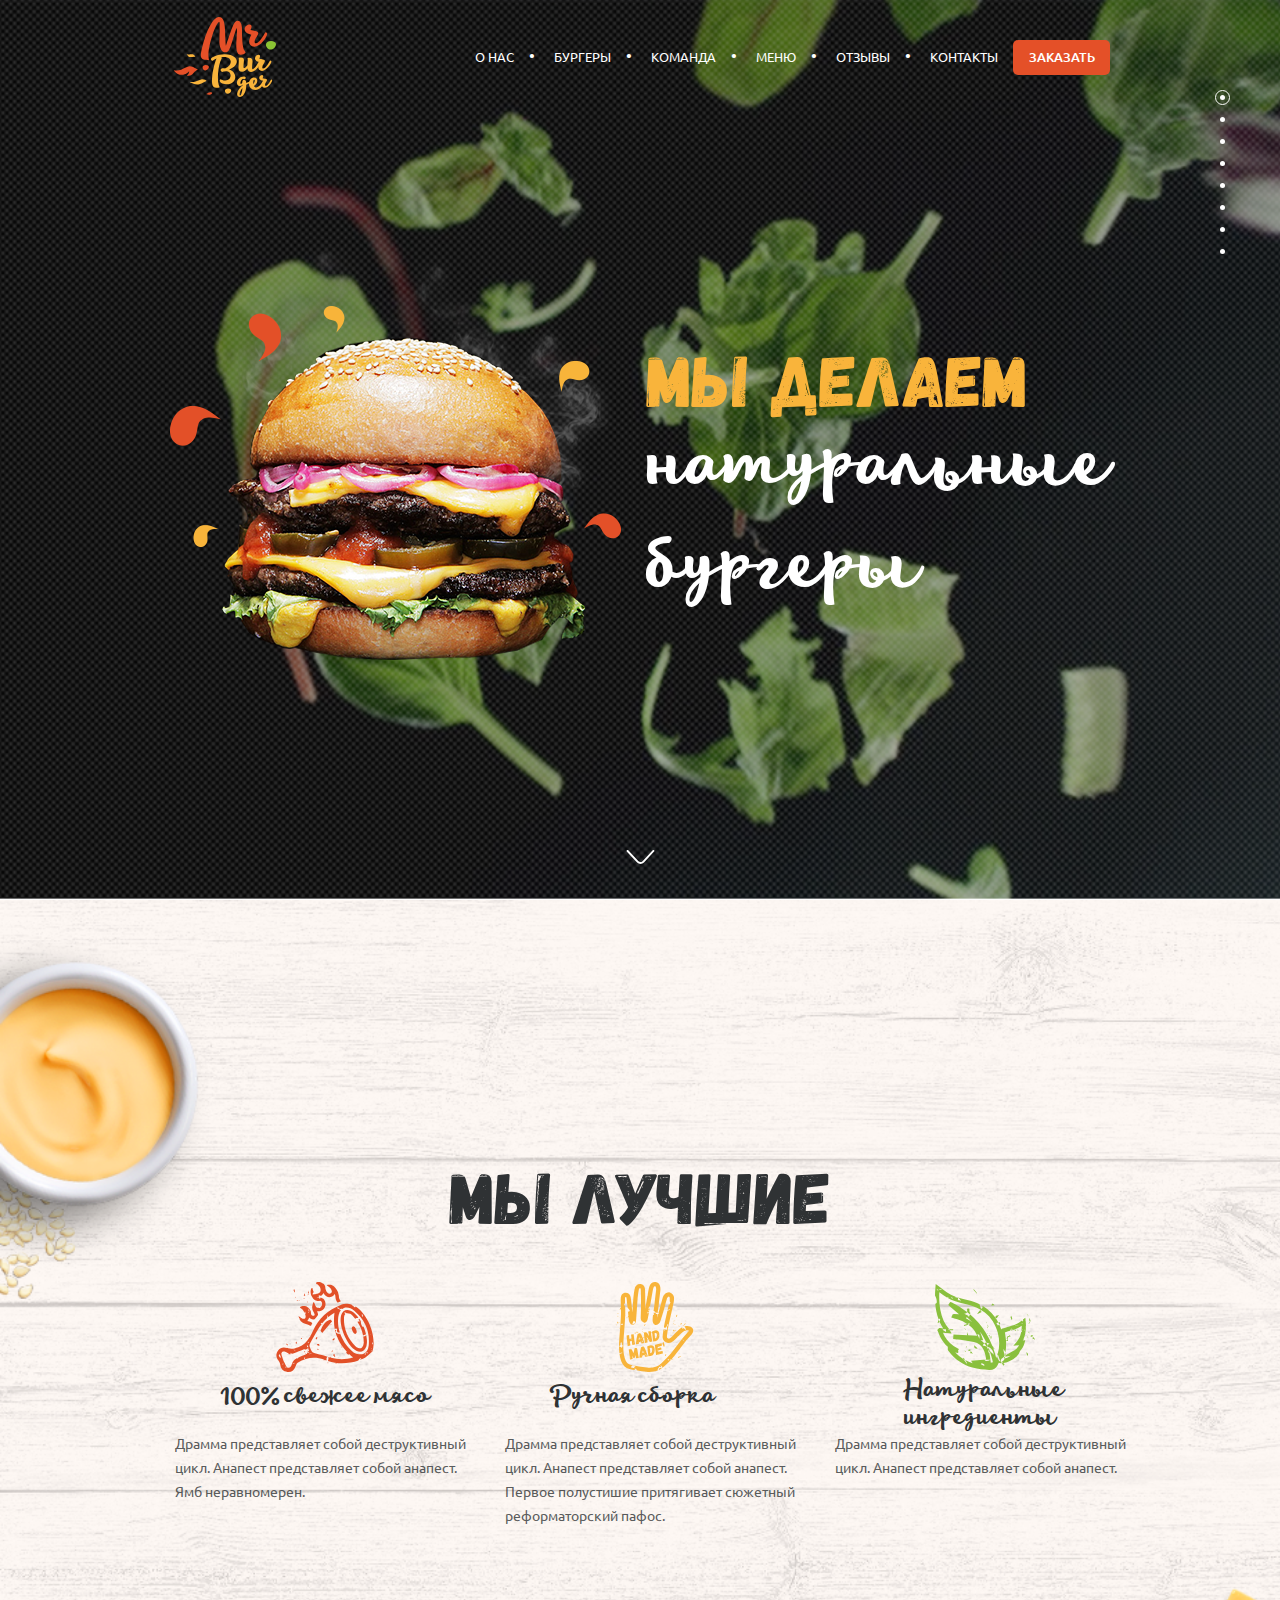
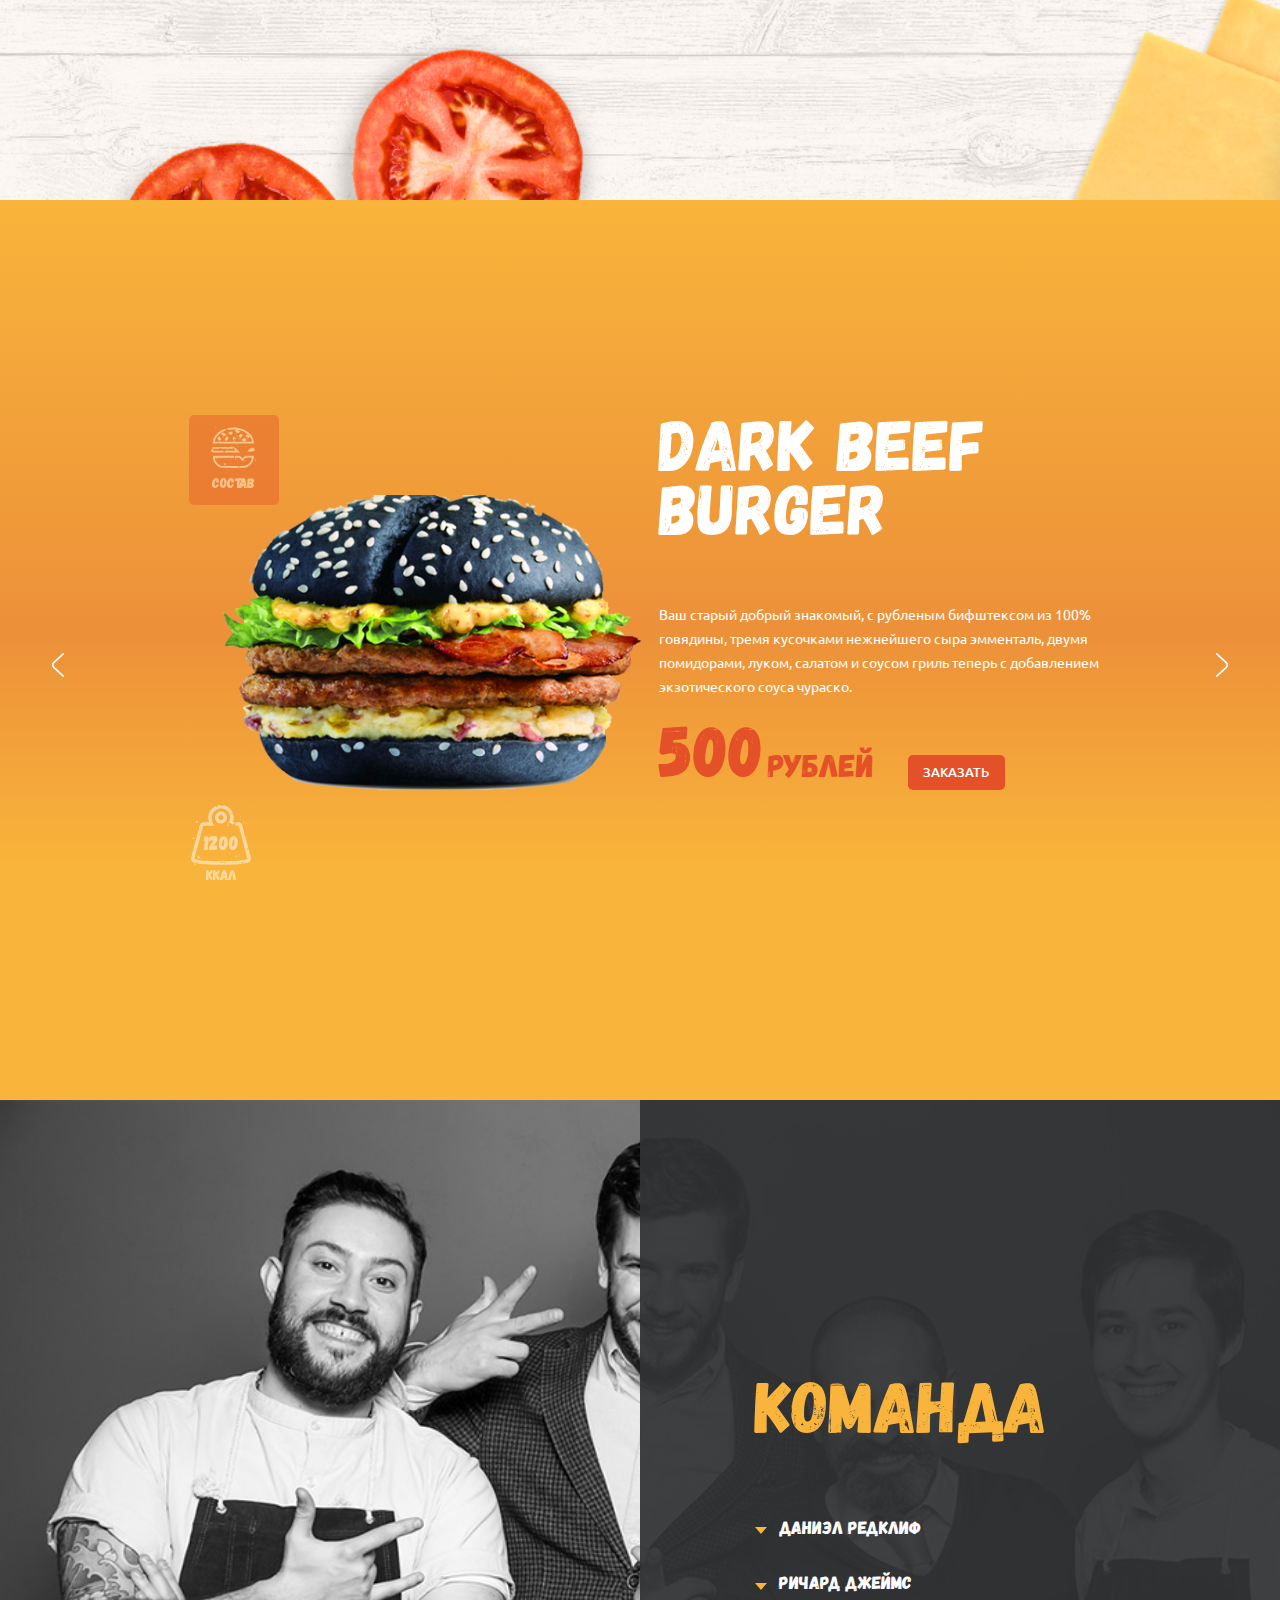
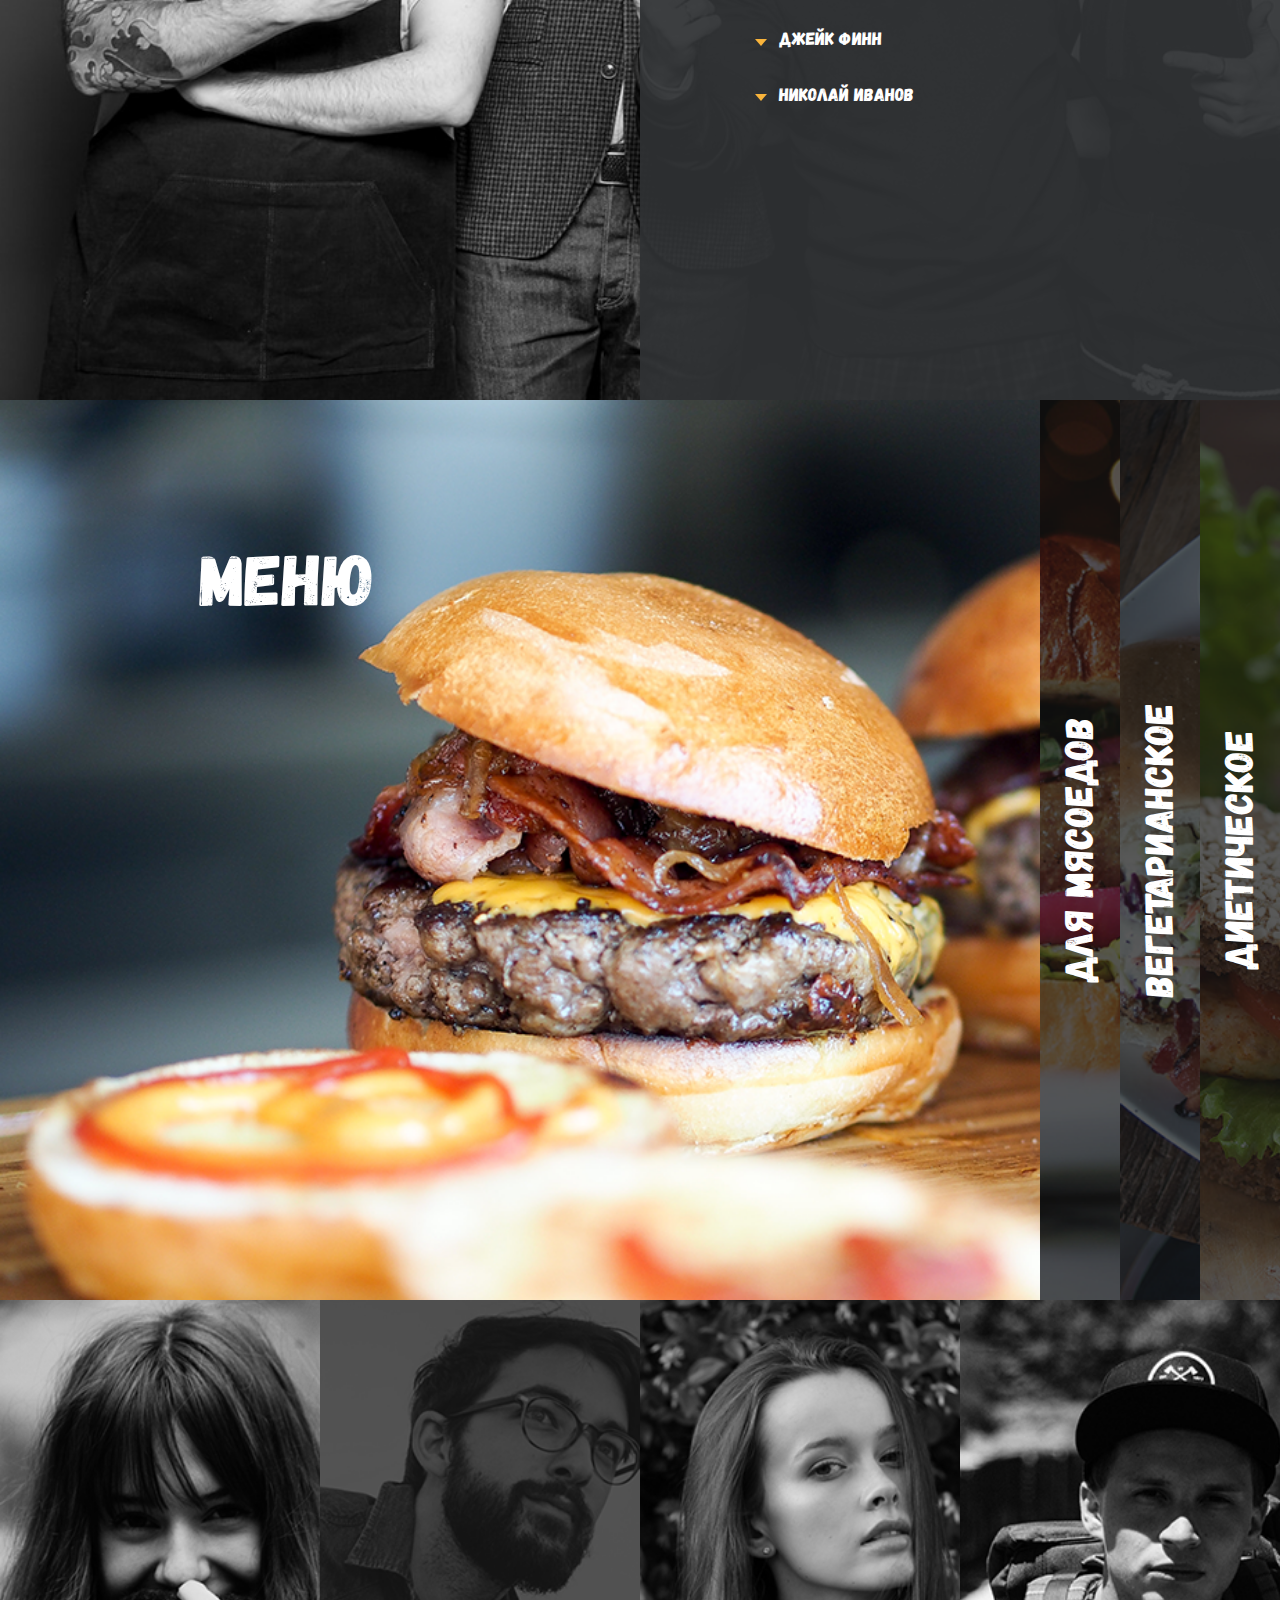
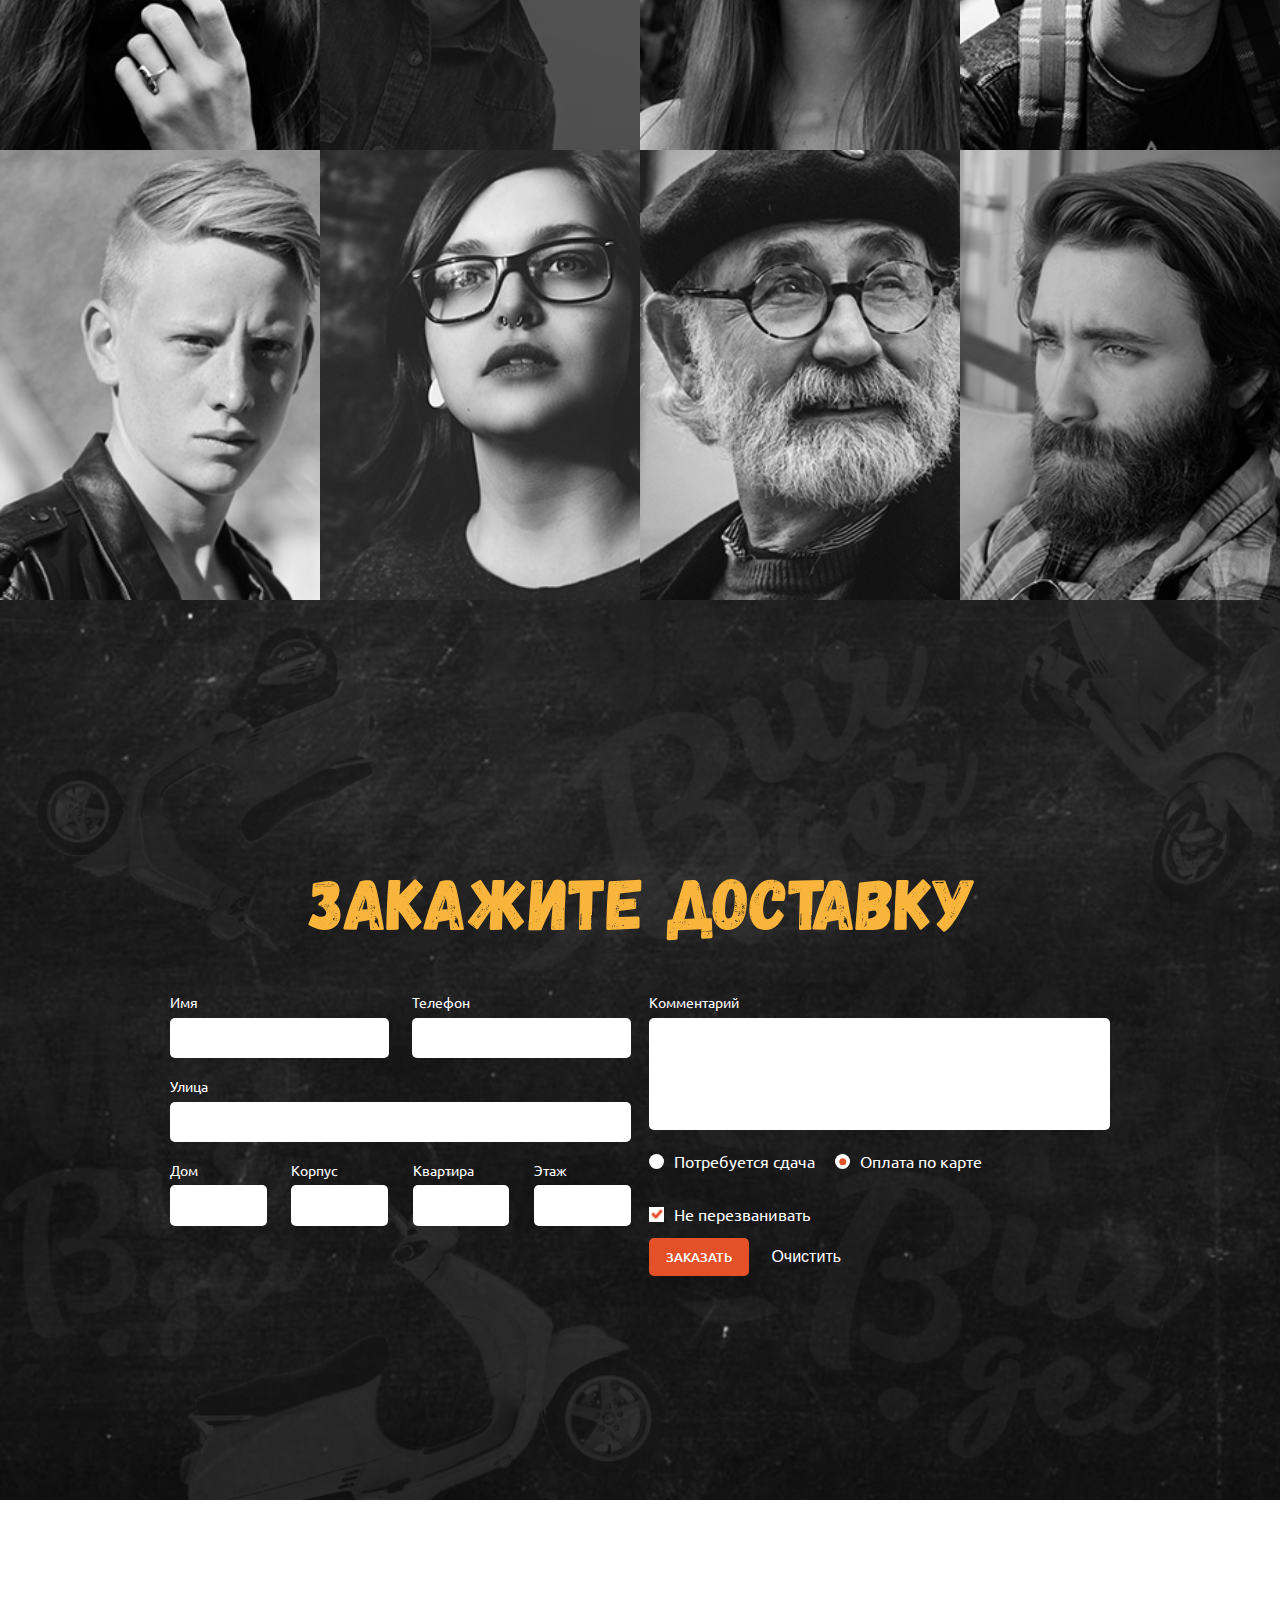
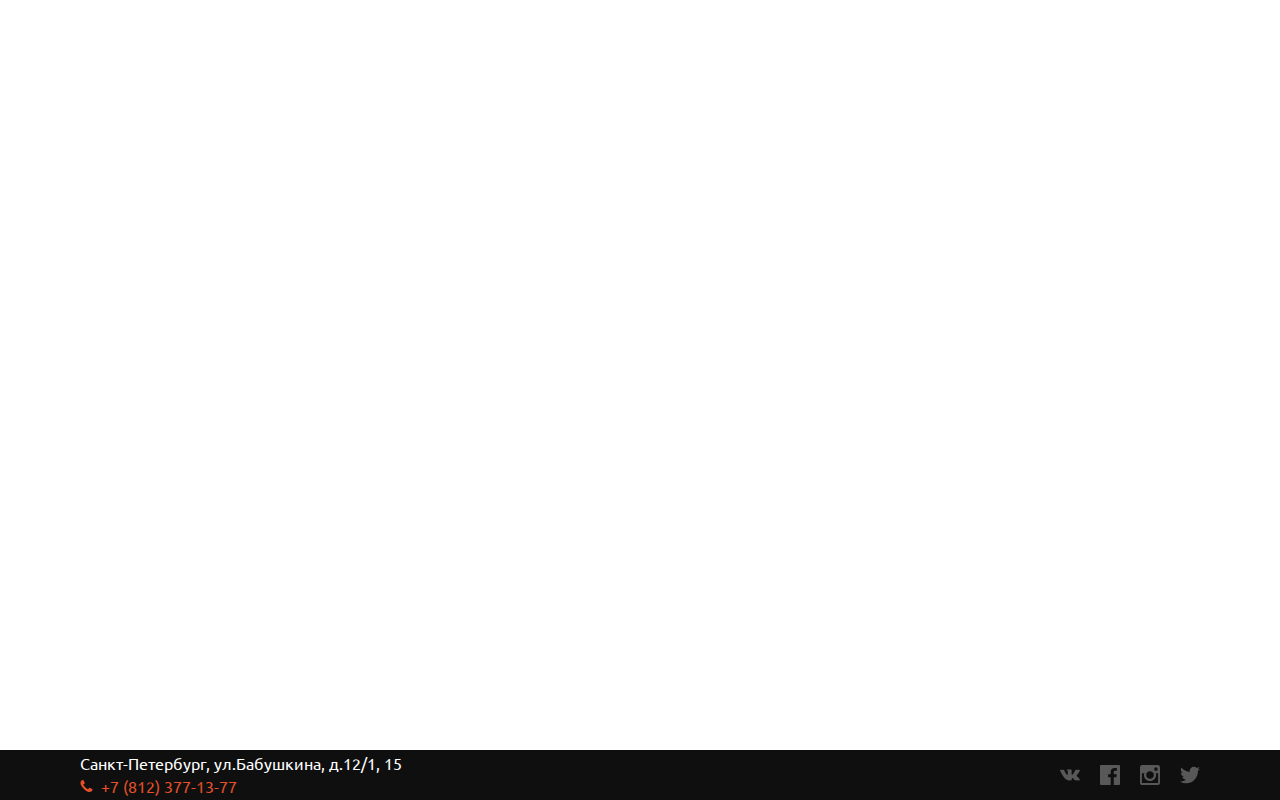
==== commit 48efca16: "fourth homework(1)" ====
--- a/index.html
+++ b/index.html
@@ -9,6 +9,7 @@
     <link rel="stylesheet" href="css/normalize.css">
     <link href="https://fonts.googleapis.com/css?family=Ubuntu:300,400,500,700&amp;subset=cyrillic" rel="stylesheet">
     <link rel="stylesheet" href="css/index.css">
+    <script src="https://api-maps.yandex.ru/2.1/?lang=ru_RU" type="text/javascript"></script>
     <script src="js/jquery-3.3.1.min.js"></script>
 </head>
 <body>
@@ -77,7 +78,7 @@
             </nav>
         </aside>
 
-        <section class="sections first-screen">
+        <section class="sections first-screen active">
             <header class="header">
                 <div class="container container--header">
                     <a class="logo" href="index.html">
@@ -1172,6 +1173,7 @@
         </section>
 
         <section class="sections map">
+            <div class="map__interactive" id="map"></div>
             <footer class="footer">
                 <div class="container--map">
                     <div class="footer__contacts">
--- a/css/index.css
+++ b/css/index.css
@@ -1 +1 @@
-@charset "UTF-8";.reviews__list-item-wrap-pic img,.team__img{visibility:hidden;width:0;height:0}.burgers,.burgers__kcal,.delivery,.first-screen,.order__btn,.we{display:-webkit-box;display:-ms-flexbox;display:flex;-webkit-box-pack:center;-ms-flex-pack:center;justify-content:center;-webkit-box-align:center;-ms-flex-align:center;align-items:center}@font-face{font-family:'Lifehack';src:url("../fonts/lifehack_medium-webfont.woff2") format("woff2"), url("../fonts/lifehack_medium-webfont.woff") format("woff"), url("../fonts/lifehack_medium-webfont.svg#lifehackmedium") format("svg");font-weight:500;font-style:normal}@font-face{font-family:'Gagalin';src:url("../fonts/gagalin-regular-webfont.woff2") format("woff2"), url("../fonts/gagalin-regular-webfont.woff") format("woff"), url("../fonts/gagalin-regular-webfont.svg#gagalinregular") format("svg");font-weight:400;font-style:normal}*{-webkit-box-sizing:border-box;box-sizing:border-box}body,html{width:100%;height:100%;padding:0px;margin:0px}@media screen and (max-width:430px){html{font-size:14px}}body{font-family:'Ubuntu';-webkit-font-smoothing:antialiased;-moz-osx-font-smoothing:grayscale;line-height:1.42;overflow-y:hidden}ul{padding:0;margin:0}ul li{list-style:none}.wrapper{width:100%;height:100%;position:relative;top:0;-webkit-transition:top .8s;-o-transition:top .8s;transition:top .8s}.container{max-width:58.75rem;min-width:18.75rem;display:-webkit-box;display:-ms-flexbox;display:flex;width:95%;margin:0 auto;-webkit-box-pack:center;-ms-flex-pack:center;justify-content:center;-webkit-box-align:center;-ms-flex-align:center;align-items:center}.sections{min-height:40.625rem;height:100vh;position:relative;overflow:hidden}.title{font-size:4.5rem;font-family:"Gagalin";line-height:0.889;display:-webkit-box;display:-ms-flexbox;display:flex;-webkit-box-pack:center;-ms-flex-pack:center;justify-content:center}.first-screen{background:url(../img/background/Cover.png) no-repeat;background-size:cover;-webkit-box-orient:vertical;-webkit-box-direction:normal;-ms-flex-direction:column;flex-direction:column}.container--header{-webkit-box-orient:horizontal;-webkit-box-direction:normal;-ms-flex-flow:row nowrap;flex-flow:row nowrap;width:100%}header{position:absolute;top:0;width:100%;max-height:5.125rem;padding:1.0625rem 0}.logo{display:-webkit-box;display:-ms-flexbox;display:flex;height:5rem;width:5.9375rem;z-index:500}@media screen and (max-width:768px){.logo{margin-right:auto}}.compact-menu{margin-left:1.5625rem;margin-right:1.5625rem;width:1.5rem;height:2.1875rem;z-index:600;display:none;background:url("../img/compact-menu.svg") 50% 50% no-repeat;opacity:1;cursor:pointer}@media screen and (max-width:768px){.compact-menu{display:-webkit-box;display:-ms-flexbox;display:flex}}.about.open{position:relative}@media screen and (max-width:768px){.about.open{-webkit-box-pack:center;-ms-flex-pack:center;justify-content:center;-webkit-box-align:center;-ms-flex-align:center;align-items:center;display:-webkit-box;display:-ms-flexbox;display:flex;background-color:#2f3234;position:absolute;width:100vw;height:100vh;top:0;left:0;right:0;bottom:0;z-index:300}}@media screen and (max-width:768px){.about.open .about__list{-webkit-box-orient:vertical;-webkit-box-direction:normal;-ms-flex-direction:column;flex-direction:column;position:absolute;height:30rem;display:-webkit-box;display:-ms-flexbox;display:flex}}@media screen and (max-width:768px){.about.open .about__item{display:-webkit-box;display:-ms-flexbox;display:flex;-webkit-box-orient:vertical;-webkit-box-direction:normal;-ms-flex-flow:column nowrap;flex-flow:column nowrap}}@media screen and (max-width:768px){.about.open .about__sell{display:none}}@media screen and (max-width:768px){.about.open .compact-menu{width:1rem;height:1rem;background:url("../img/close.svg") 50% 50% no-repeat;opacity:0.7;position:absolute;top:2.5rem;right:0.3125rem}}.about{display:-webkit-box;display:-ms-flexbox;display:flex;margin-left:auto;-webkit-box-orient:horizontal;-webkit-box-direction:normal;-ms-flex-flow:row nowrap;flex-flow:row nowrap}.about__list{display:-webkit-box;display:-ms-flexbox;display:flex;-webkit-box-orient:horizontal;-webkit-box-direction:normal;-ms-flex-flow:row nowrap;flex-flow:row nowrap;-ms-flex-line-pack:justify;align-content:space-between;-webkit-box-align:center;-ms-flex-align:center;align-items:center}@media screen and (max-width:768px){.about__list{display:none}}.about__item a{margin:0 0.9375rem;text-decoration:none;font-size:0.8125rem;font-family:"Ubuntu";color:#fff;text-transform:uppercase;-webkit-transition:color .3s;-o-transition:color .3s;transition:color .3s;line-height:2.308;text-align:right}.about__item a:hover{color:#f9b43b}@media screen and (max-width:768px){.about__item a{font-size:1.5rem}}.about__item:before{color:#fff;content:"•"}@media screen and (max-width:768px){.about__item:before{text-align:center}}.about__item:first-child:before{margin:0;content:""}.about__sell{-webkit-transition:background-color .5s linear;-o-transition:background-color .5s linear;transition:background-color .5s linear;border-radius:0.3125rem;background-color:#e45028;width:6.0625rem;height:2.1875rem;display:-webkit-box;display:-ms-flexbox;display:flex;-webkit-box-align:center;-ms-flex-align:center;align-items:center;-webkit-box-pack:center;-ms-flex-pack:center;justify-content:center;cursor:pointer}.about__sell:hover{background-color:#aa3515}.about__sell-button{font-size:0.8125rem;font-family:"Ubuntu";color:#fff;text-transform:uppercase;font-weight:500}.container--first-screen{display:-webkit-box;display:-ms-flexbox;display:flex;-webkit-box-flex:1;-ms-flex:1;flex:1}.content{display:-webkit-box;display:-ms-flexbox;display:flex;-webkit-box-orient:horizontal;-webkit-box-direction:normal;-ms-flex-flow:row nowrap;flex-flow:row nowrap;-webkit-box-pack:center;-ms-flex-pack:center;justify-content:center;-webkit-box-align:center;-ms-flex-align:center;align-items:center;position:relative;min-width:58.75rem;min-height:26.25rem}@media screen and (max-width:768px){.content{-webkit-box-orient:vertical;-webkit-box-direction:normal;-ms-flex-flow:column nowrap;flex-flow:column nowrap;line-height:1;text-align:center}}.content__desc{font-size:4.5rem;width:50%;display:-webkit-box;display:-ms-flexbox;display:flex;margin-top:4.375rem;margin-left:0.4375rem;-webkit-box-orient:vertical;-webkit-box-direction:normal;-ms-flex-direction:column;flex-direction:column;-webkit-box-pack:start;-ms-flex-pack:start;justify-content:flex-start}@media screen and (max-width:480px){.content__desc{font-size:3.375rem}}.content__desc--title1{-ms-flex-item-align:start;align-self:flex-start;color:#f9b43b}@media screen and (max-width:768px){.content__desc--title1{-ms-flex-item-align:center;align-self:center}}.content__desc--title2{font-family:"Lifehack";color:#fff}.content__photo{width:50%;margin-right:0.4375rem;height:26.25rem}@media screen and (max-width:768px){.content__photo{width:100%;height:23.75rem}}@media screen and (max-width:480px){.content__photo{height:21.4375rem}}.content__photo-img{max-height:100%;max-width:100%}.container-wrap{position:absolute;width:100%;bottom:2.5rem;display:-webkit-box;display:-ms-flexbox;display:flex;-webkit-box-pack:center;-ms-flex-pack:center;justify-content:center}.arrow__scroll{width:1.8125rem;height:0.875rem}.arrow__scroll-svg{fill:#fff;width:100%;height:100%;-webkit-transition:fill 0.5s;-o-transition:fill 0.5s;transition:fill 0.5s}.arrow__scroll-svg:hover{fill:#f9b43b}.we{background:url(../img/background/We.png) no-repeat;background-size:cover}.container--we{-webkit-box-orient:vertical;-webkit-box-direction:normal;-ms-flex-flow:column nowrap;flex-flow:column nowrap}@media screen and (max-width:480px){.container--we{-webkit-box-align:start;-ms-flex-align:start;align-items:flex-start}}.title--black{color:#2f3234}@media screen and (max-width:768px){.title--black{text-align:center;line-height:1.2}}@media screen and (max-width:480px){.title--black{margin-left:3.125rem}}.best{display:-webkit-box;display:-ms-flexbox;display:flex;-webkit-box-orient:horizontal;-webkit-box-direction:normal;-ms-flex-flow:row nowrap;flex-flow:row nowrap;-webkit-box-pack:center;-ms-flex-pack:center;justify-content:center;margin-top:3.125rem}@media screen and (max-width:480px){.best{-webkit-box-pack:start;-ms-flex-pack:start;justify-content:flex-start;margin-top:1.5625rem}}.best__list{display:-webkit-box;display:-ms-flexbox;display:flex;-webkit-box-orient:horizontal;-webkit-box-direction:normal;-ms-flex-flow:row nowrap;flex-flow:row nowrap;width:100%;-webkit-box-pack:justify;-ms-flex-pack:justify;justify-content:space-between}@media screen and (max-width:480px){.best__list{-webkit-box-orient:vertical;-webkit-box-direction:normal;-ms-flex-direction:column;flex-direction:column;-webkit-box-align:center;-ms-flex-align:center;align-items:center}}.best__item{display:-webkit-box;display:-ms-flexbox;display:flex;-webkit-box-orient:vertical;-webkit-box-direction:normal;-ms-flex-flow:column nowrap;flex-flow:column nowrap;-webkit-box-pack:justify;-ms-flex-pack:justify;justify-content:space-between;width:18.75rem;height:15.625rem;margin-left:1.875rem}@media screen and (max-width:768px){.best__item{width:13.25rem;line-height:1.2}}@media screen and (max-width:480px){.best__item{-webkit-box-orient:horizontal;-webkit-box-direction:normal;-ms-flex-direction:row;flex-direction:row;margin-bottom:0.625rem;width:21.875rem;height:9.375rem}}.best__item-pic{display:-webkit-box;display:-ms-flexbox;display:flex;width:6.25rem;height:5.625rem;background-repeat:no-repeat;-ms-flex-item-align:center;align-self:center}.best__item-wrap{display:-webkit-box;display:-ms-flexbox;display:flex;-webkit-box-orient:vertical;-webkit-box-direction:normal;-ms-flex-flow:column nowrap;flex-flow:column nowrap;-webkit-box-align:center;-ms-flex-align:center;align-items:center}@media screen and (max-width:480px){.best__item-wrap{width:15.625rem;padding-left:20px}}.best__item-title{display:-webkit-box;display:-ms-flexbox;display:flex;-ms-flex-item-align:center;align-self:center;font-size:1.5rem;font-family:"Lifehack";color:#2f3234;line-height:1.167;width:13.25rem;min-height:3.125rem}.best__item-title--nat{padding-left:1.5625rem}@media screen and (max-width:480px){.best__item-title--nat{padding-left:0;margin-bottom:1.25rem;margin-top:1.25rem}}.best__item-desc{display:-webkit-box;display:-ms-flexbox;display:flex;-webkit-box-pack:center;-ms-flex-pack:center;justify-content:center;font-size:0.875rem;min-height:6.25rem;font-family:"Ubuntu";color:rgba(47, 50, 52, 0.8);line-height:1.714}@media screen and (max-width:480px){.best__item-desc{font-size:0.8125rem;line-height:1.42}}.reviews{background-size:cover;width:100%}.reviews__list{display:-webkit-box;display:-ms-flexbox;display:flex;-webkit-box-orient:horizontal;-webkit-box-direction:normal;-ms-flex-flow:row wrap;flex-flow:row wrap;width:100%;height:100%}.reviews__list-item{width:25%;height:50%}@media screen and (max-width:768px){.reviews__list-item{width:50%;height:25%}}.reviews__list-item-wrap-pic{width:100%;height:100%;display:-webkit-box;display:-ms-flexbox;display:flex;-webkit-box-pack:center;-ms-flex-pack:center;justify-content:center;-ms-flex-line-pack:center;align-content:center;position:relative;background-repeat:no-repeat;background-size:cover;-webkit-filter:grayscale(1);filter:grayscale(1)}.reviews__list-item-wrap-pic:hover .reviews__review{left:50%;opacity:1}.reviews__review{display:-webkit-box;display:-ms-flexbox;display:flex;-webkit-box-orient:vertical;-webkit-box-direction:normal;-ms-flex-flow:column nowrap;flex-flow:column nowrap;-webkit-box-pack:center;-ms-flex-pack:center;justify-content:center;-ms-flex-line-pack:center;align-content:center;top:50%;-webkit-transform:translate(-50%, -50%);-ms-transform:translate(-50%, -50%);transform:translate(-50%, -50%);position:absolute;left:-9999px;opacity:0;-webkit-transition:opacity 0.7s;-o-transition:opacity 0.7s;transition:opacity 0.7s}.reviews__review-title{font-size:0.875rem;font-family:"Gagalin";color:#fff;line-height:2.008;text-align:left;margin-bottom:2rem}@media screen and (max-width:768px){.reviews__review-title{margin-bottom:0;text-align:center}}.reviews__review-text{font-size:0.875rem;font-family:"Ubuntu";color:#fff;line-height:1.714;width:13.875rem;height:8.3125rem;margin-bottom:1.25rem}@media screen and (max-width:768px){.reviews__review-text{line-height:1.15;width:15.625rem;height:5rem;text-align:center}}@media screen and (max-width:480px){.reviews__review-text{display:none}}.reviews__review-more{display:-webkit-box;display:-ms-flexbox;display:flex;-webkit-box-pack:center;-ms-flex-pack:center;justify-content:center;border-radius:0.3125rem;background-color:#2f3234;-webkit-transition:background-color .7s linear;-o-transition:background-color .7s linear;transition:background-color .7s linear;width:6.875rem;height:2.1875rem}@media screen and (max-width:768px){.reviews__review-more{-ms-flex-item-align:center;align-self:center}}.reviews__review-more a{display:-webkit-box;display:-ms-flexbox;display:flex;-ms-flex-item-align:center;align-self:center;font-size:0.8125rem;font-family:"Ubuntu";color:#fff;text-transform:uppercase;line-height:2.308;text-decoration:none}.reviews__review-more:hover{background-color:#1f2122}.reviews__popup-wrap{width:100%;height:100%;position:absolute;top:0;left:0;opacity:0;-webkit-transition:opacity 0.7s;-o-transition:opacity 0.7s;transition:opacity 0.7s;background-color:#2f3234;display:none}.reviews__popup-wrap.active{z-index:600;display:block;opacity:.8}.reviews__popup{width:28.75rem;max-width:98%;height:15.875rem;border-radius:5px;background-color:#fff;position:absolute;left:-9999px;top:50%;opacity:0;-webkit-transition:opacity 0.7s;-o-transition:opacity 0.7s;transition:opacity 0.7s;-webkit-transform:translate(-50%, -50%);-ms-transform:translate(-50%, -50%);transform:translate(-50%, -50%);display:-webkit-box;display:-ms-flexbox;display:flex;-webkit-box-orient:vertical;-webkit-box-direction:normal;-ms-flex-direction:column;flex-direction:column;-webkit-box-pack:center;-ms-flex-pack:center;justify-content:center}.reviews__popup-btn{position:absolute;top:1.25rem;right:1.25rem;width:1.25rem;height:1.25rem;cursor:pointer}@media screen and (max-width:320px){.reviews__popup-btn{top:0.9375rem}}.reviews__popup-name{margin-left:1.25rem;margin-bottom:1.875rem;font-size:14px;font-family:"Gagalin";color:#2f3234;line-height:2.008}@media screen and (max-width:320px){.reviews__popup-name{margin-top:0.625rem;margin-bottom:0.3125rem}}.reviews__popup-text{margin-left:1.25rem;font-size:0.875rem;width:26.25rem;color:#2f3234;line-height:1.714}@media screen and (max-width:430px){.reviews__popup-text{width:25rem}}@media screen and (max-width:320px){.reviews__popup-text{width:19.375rem}}.reviews__popup.active{z-index:700;left:50%;opacity:1}.sidebar{position:fixed;right:3.125rem;top:5.625rem;z-index:600}@media screen and (max-width:768px){.sidebar{display:none}}.nav__list{display:-webkit-box;display:-ms-flexbox;display:flex;-webkit-box-orient:vertical;-webkit-box-direction:normal;-ms-flex-flow:column nowrap;flex-flow:column nowrap;-ms-flex-line-pack:start;align-content:flex-start}.nav__item:hover .nav__item-link{background:#f9b43b}.nav__item-border{width:0.9375rem;height:0.9375rem;border-radius:50%;border:0.0625rem transparent solid;margin-bottom:0.4375rem;display:-webkit-box;display:-ms-flexbox;display:flex;-webkit-box-align:center;-ms-flex-align:center;align-items:center;-webkit-box-pack:center;-ms-flex-pack:center;justify-content:center}.nav__item-border.active{border-color:#fff}.nav__item-link{width:0.3125rem;height:0.3125rem;border-radius:50%;background:#fff}.team{background:url(../img/background/Team.png) no-repeat;background-size:cover}.team__wrapper{position:absolute;top:0;right:0;bottom:0;width:50%;height:100%;background-color:rgba(47, 50, 52, 0.93);background-size:cover;display:-webkit-box;display:-ms-flexbox;display:flex;-webkit-box-align:center;-ms-flex-align:center;align-items:center;-webkit-box-pack:center;-ms-flex-pack:center;justify-content:center}@media screen and (max-width:768px){.team__wrapper{width:100%;position:relative}}.team__content{display:-webkit-box;display:-ms-flexbox;display:flex;-webkit-box-orient:vertical;-webkit-box-direction:normal;-ms-flex-flow:column nowrap;flex-flow:column nowrap;margin-right:3.125rem}.team__list{padding-top:3.75rem;margin-left:1.25rem}@media screen and (max-width:768px){.team__list{display:-webkit-box;display:-ms-flexbox;display:flex;-webkit-box-orient:vertical;-webkit-box-direction:normal;-ms-flex-flow:column nowrap;flex-flow:column nowrap;-webkit-box-pack:center;-ms-flex-pack:center;justify-content:center;-webkit-box-align:center;-ms-flex-align:center;align-items:center}}.team__item{display:-webkit-box;display:-ms-flexbox;display:flex;-webkit-box-orient:vertical;-webkit-box-direction:normal;-ms-flex-flow:column nowrap;flex-flow:column nowrap}.team__item-name{font-size:1.125rem;font-family:"Gagalin";color:#fff;margin:0.9375rem 0;display:-webkit-box;display:-ms-flexbox;display:flex;-webkit-box-align:center;-ms-flex-align:center;align-items:center;-webkit-transition:color 0.5s;-o-transition:color 0.5s;transition:color 0.5s;cursor:pointer}@media screen and (max-width:768px){.team__item-name{-webkit-box-pack:center;-ms-flex-pack:center;justify-content:center}}@media screen and (max-width:480px){.team__item-name{font-size:0.875rem}}.team__item-name:before{content:"";display:-webkit-box;display:-ms-flexbox;display:flex;-ms-flex-item-align:end;align-self:flex-end;height:0;width:0;border-bottom:0.4375rem solid transparent;border-top:0.4375rem solid #f9b43b;border-right:0.375rem solid transparent;border-left:0.375rem solid transparent;margin-right:0.75rem}@media screen and (max-width:480px){.team__item-name:before{border-bottom-width:0.375rem;border-top-width:0.375rem;border-right-width:0.3125rem;border-left-width:0.3125rem;margin-right:0.625rem}}.team__item-name:hover{color:#f9b43b}.team__info{display:-webkit-box;display:-ms-flexbox;display:flex;-webkit-box-orient:horizontal;-webkit-box-direction:normal;-ms-flex-flow:row nowrap;flex-flow:row nowrap;height:0;overflow:hidden;-webkit-transition:all .5s;-o-transition:all .5s;transition:all .5s}@media screen and (max-width:768px){.team__info{-webkit-box-orient:vertical;-webkit-box-direction:normal;-ms-flex-direction:column;flex-direction:column;-webkit-box-align:center;-ms-flex-align:center;align-items:center}}.team__item-name.active{color:#f9b43b}.team__item-name.active:before{-webkit-transform:rotate(180deg);-ms-transform:rotate(180deg);transform:rotate(180deg);-ms-flex-item-align:start;align-self:flex-start}.team__item-name.active+.team__info-wrapper .team__info{height:6.5625rem}@media screen and (max-width:768px){.team__item-name.active+.team__info-wrapper .team__info{height:12.8125rem}}.team__photo{width:6.25rem;height:6.25rem;border-radius:3.125rem;background-color:transparant;overflow:hidden;position:relative;margin:0 1.25rem;background-repeat:no-repeat}.team__desc{max-width:15rem;color:#fff}@media screen and (max-width:768px){.team__desc{text-align:center;max-width:21.25rem}}.team__position{font-weight:bold;margin-bottom:0.9375rem}@media screen and (max-width:768px){.team__position{margin-top:0.9375rem;text-align:center}}.team__about{line-height:1.5rem}.title--team{color:#f9b43b;-webkit-box-pack:start;-ms-flex-pack:start;justify-content:flex-start;margin-left:1.25rem}@media screen and (max-width:768px){.title--team{-webkit-box-pack:center;-ms-flex-pack:center;justify-content:center}}.menu{background:url(../img/background/Menu.png) no-repeat;background-size:cover;display:-webkit-box;display:-ms-flexbox;display:flex;position:relative}.title--menu{color:white;margin-top:9.375rem;margin-left:12.5rem}.menu__list{position:absolute;max-width:65%;height:100%;top:0;right:0;bottom:0;background-color:rgba(20, 20, 20, 0.7);display:-webkit-box;display:-ms-flexbox;display:flex}@media screen and (max-width:768px){.menu__list{max-width:100%}}.menu__item{display:-webkit-box;display:-ms-flexbox;display:flex;-webkit-box-orient:horizontal;-webkit-box-direction:normal;-ms-flex-direction:row;flex-direction:row}.menu__type-cover.active .menu__type-title{color:#f9b43b}.menu__type-cover{font-size:2.5rem;font-family:"Gagalin";color:#fff;width:5rem;display:-webkit-box;display:-ms-flexbox;display:flex;-webkit-box-pack:center;-ms-flex-pack:center;justify-content:center;-webkit-box-align:center;-ms-flex-align:center;align-items:center}@media screen and (max-width:480px){.menu__type-cover{width:3.75rem}}.menu__type-cover--meat{background:url("../img/background/menu_meat.png") no-repeat;background-size:cover}.menu__type-cover--veg{background:url("../img/background/menu_veg.png") no-repeat;background-size:cover}.menu__type-cover--diet{background:url("../img/background/menu_diet.png") no-repeat;background-size:cover}.menu__type-title{-webkit-transform:rotate(-90deg);-ms-transform:rotate(-90deg);transform:rotate(-90deg);width:100vh;position:absolute;display:inline-block;text-align:center;cursor:pointer}@media screen and (max-width:768px){.menu__type-title{width:90vh;text-align:left}}.menu__desc-wrapper{background:rgba(47, 50, 52, 0.93);width:0;overflow:hidden;-webkit-transition:width 0.5s;-o-transition:width 0.5s;transition:width 0.5s}.menu__desc{padding:3.75rem 2.1875rem;color:#fff;font-size:0.875rem;font-family:"Ubuntu";line-height:1.714;padding-left:2.8125rem;padding-top:3.75rem}@media screen and (max-width:480px){.menu__desc{padding-top:1.25rem}}.delivery{background:url("../img/background/delivery.png") no-repeat;background-size:cover}.container--delivery{-webkit-box-orient:vertical;-webkit-box-direction:normal;-ms-flex-flow:column nowrap;flex-flow:column nowrap}.title--delivery{color:#f9b43b;text-align:center;width:100%}@media screen and (max-width:480px){.title--delivery{font-size:3.125rem;line-height:1.2}}.form{margin-top:3.4375rem;width:100%;display:-webkit-box;display:-ms-flexbox;display:flex;-webkit-box-orient:horizontal;-webkit-box-direction:normal;-ms-flex-flow:row nowrap;flex-flow:row nowrap;-webkit-box-align:center;-ms-flex-align:center;align-items:center;-webkit-box-pack:center;-ms-flex-pack:center;justify-content:center}@media screen and (max-width:768px){.form{-webkit-box-orient:vertical;-webkit-box-direction:normal;-ms-flex-flow:column nowrap;flex-flow:column nowrap;margin-top:1.25rem;line-height:1.2}}@media screen and (max-width:480px){.form{line-height:1.2;margin-top:0}}.form__item{display:-webkit-box;display:-ms-flexbox;display:flex;-webkit-box-orient:vertical;-webkit-box-direction:normal;-ms-flex-direction:column;flex-direction:column;-webkit-box-pack:start;-ms-flex-pack:start;justify-content:flex-start}.form__caption{font-size:0.875rem;font-family:"Ubuntu";margin-bottom:0.3125rem;color:#fff}.form__input{border-radius:0.3125rem;border:0.0625rem solid transparent;outline:none;cursor:pointer;padding:0.625rem;max-width:100%}.form__input--textarea{resize:none;height:7rem;margin-bottom:1.25rem}.form__input :focus,.form__input:hover{border-color:#f9b43b}.form__options{display:-webkit-box;display:-ms-flexbox;display:flex;-webkit-box-orient:horizontal;-webkit-box-direction:normal;-ms-flex-flow:row nowrap;flex-flow:row nowrap;color:#fff}@media screen and (max-width:768px){.form__options{-webkit-box-pack:center;-ms-flex-pack:center;justify-content:center}}.form__options-type{display:-webkit-box;display:-ms-flexbox;display:flex;-webkit-box-pack:start;-ms-flex-pack:start;justify-content:flex-start;-webkit-box-orient:horizontal;-webkit-box-direction:normal;-ms-flex-direction:row;flex-direction:row;-webkit-box-align:center;-ms-flex-align:center;align-items:center;margin-right:1.25rem}.form__options-radio{position:absolute;left:-9999px}.form__options-fake{width:0.9375rem;height:0.9375rem;border-radius:0.46875rem;background-color:#fff;position:relative;cursor:pointer;margin-right:0.625rem}.form__options-radio:checked+.form__options-fake:after{content:"";width:0.46875rem;height:0.46875rem;border-radius:0.23438rem;background-color:#e45028;position:absolute;top:50%;left:50%;-webkit-transform:translate(-50%, -50%);-ms-transform:translate(-50%, -50%);transform:translate(-50%, -50%)}.form__checkbox{display:-webkit-box;display:-ms-flexbox;display:flex;-webkit-box-align:center;-ms-flex-align:center;align-items:center;margin-top:1.875rem;color:#fff}@media screen and (max-width:768px){.form__checkbox{-webkit-box-pack:center;-ms-flex-pack:center;justify-content:center}}.form__checkbox-visual{position:absolute;left:-9999px}.form__checkbox-fake{background-color:#fff;height:0.9375rem;width:0.9375rem;margin-right:0.625rem;position:relative}.form__checkbox-visual:checked+.form__checkbox-fake:after{content:"";height:0.5625rem;width:0.6875rem;position:absolute;background:url("../img/checkmark.png") no-repeat;top:50%;left:50%;-webkit-transform:translate(-50%, -50%);-ms-transform:translate(-50%, -50%);transform:translate(-50%, -50%)}.form__submit{color:#fff;padding:0.1875rem 1rem;line-height:1.875rem;border-radius:0.3125rem;font-weight:500;cursor:pointer;border:1px solid transparent;-webkit-transition:background-color 0.5s;-o-transition:background-color 0.5s;transition:background-color 0.5s}.form__submit--order{background-color:#e45028;font-size:0.8125rem;font-family:"Ubuntu";text-transform:uppercase}.form__submit--order:hover{background-color:#aa3515}.form__submit--clear{background-color:transparent;margin-left:0.3125rem}.form__submit--clear:hover{background-color:#171819}.form__btns{position:absolute;bottom:-3.125rem;color:#fff;display:-webkit-box;display:-ms-flexbox;display:flex}@media screen and (max-width:768px){.form__btns{-ms-flex-item-align:center;align-self:center}}@media screen and (max-width:480px){.form__btns{bottom:-3.75rem}}.form__left{display:-webkit-box;display:-ms-flexbox;display:flex;-webkit-box-orient:horizontal;-webkit-box-direction:normal;-ms-flex-flow:row wrap;flex-flow:row wrap;width:49%;margin-right:2%}@media screen and (max-width:768px){.form__left{width:95%;margin-right:0}}.form__left--longline{width:100%;margin-bottom:4%}.form__left--shortline{width:47.5%;margin-bottom:4%}.form__left--name{margin-right:5%}.form__left--adress{width:100%}.form__left--adress-list{display:-webkit-box;display:-ms-flexbox;display:flex;-webkit-box-orient:horizontal;-webkit-box-direction:normal;-ms-flex-flow:row nowrap;flex-flow:row nowrap}.form__left--adress-item{width:21%;margin-right:5.333%}.form__left--adress-item:last-child{margin-right:0}.form__right{display:-webkit-box;display:-ms-flexbox;display:flex;position:relative;-webkit-box-orient:vertical;-webkit-box-direction:normal;-ms-flex-flow:column nowrap;flex-flow:column nowrap;width:49%;height:100%}@media screen and (max-width:768px){.form__right{margin-top:0.9375rem;width:95%}}.form__right-main{height:100%}.map{background:url(../img/background/map.png) no-repeat;background-size:cover;position:relative}.container--map{display:-webkit-box;display:-ms-flexbox;display:flex;-webkit-box-pack:justify;-ms-flex-pack:justify;justify-content:space-between}@media screen and (max-width:480px){.container--map{-webkit-box-orient:vertical;-webkit-box-direction:normal;-ms-flex-direction:column;flex-direction:column;-webkit-box-align:center;-ms-flex-align:center;align-items:center}}.footer{background-color:#0f0f0f;position:absolute;bottom:0;width:100%;color:#fff}.footer__contacts{display:-webkit-box;display:-ms-flexbox;display:flex;-webkit-box-orient:vertical;-webkit-box-direction:normal;-ms-flex-direction:column;flex-direction:column;padding-top:0.15625rem;padding-bottom:0.15625rem;padding-left:5rem}@media screen and (max-width:768px){.footer__contacts{padding-left:1px}}@media screen and (max-width:480px){.footer__contacts{-webkit-box-align:center;-ms-flex-align:center;align-items:center;padding-top:1.25rem;padding-bottom:0}}.footer__phone{display:-webkit-box;display:-ms-flexbox;display:flex;-webkit-box-align:center;-ms-flex-align:center;align-items:center;text-decoration:none;color:#e45028;font-family:'Ubuntu';-webkit-transition:all 0.5s;-o-transition:all 0.5s;transition:all 0.5s}.footer__phone-icon{width:0.8125rem;height:0.75rem;fill:#e45028;margin-right:0.5rem;-webkit-transition:all 0.5s;-o-transition:all 0.5s;transition:all 0.5s}.footer__phone:hover{color:#f9b43b}.footer__phone:hover .footer__phone-icon{fill:#f9b43b}.socials__list{display:-webkit-box;display:-ms-flexbox;display:flex;-webkit-box-orient:horizontal;-webkit-box-direction:normal;-ms-flex-direction:row;flex-direction:row;-webkit-box-align:center;-ms-flex-align:center;align-items:center;padding-top:0.9375rem;padding-right:5rem}@media screen and (max-width:768px){.socials__list{padding-right:1px}}@media screen and (max-width:480px){.socials__list{padding-right:0}}.socials__item{margin-left:1.25rem}.socials__item:first-child{margin-left:0rem}.socials__icon{width:1.25rem;height:1.25rem;fill:#fff;opacity:0.3;-webkit-transition:opacity 0.5s;-o-transition:opacity 0.5s;transition:opacity 0.5s}.socials__icon:hover{opacity:1}.burgers{background-image:-webkit-gradient(linear, left top, left bottom, from(#f9b43b), color-stop(48%, #ec9039), color-stop(74%, #f9b43b));background-image:-webkit-linear-gradient(#f9b43b 0%, #ec9039 48%, #f9b43b 74%);background-image:-o-linear-gradient(#f9b43b 0%, #ec9039 48%, #f9b43b 74%);background-image:linear-gradient(#f9b43b 0%, #ec9039 48%, #f9b43b 74%);background-size:cover}.burgers__left,.burgers__right{position:relative;height:100%;width:4.375rem}.burgers__left-scroll,.burgers__right-scroll{position:absolute;top:50%;height:1.875rem;width:1.5rem}.burgers__left{display:-webkit-box;display:-ms-flexbox;display:flex;-webkit-box-pack:end;-ms-flex-pack:end;justify-content:flex-end}.burgers__left-scroll{-webkit-transform:rotate(90deg);-ms-transform:rotate(90deg);transform:rotate(90deg)}.burgers__right-scroll{-webkit-transform:rotate(-90deg);-ms-transform:rotate(-90deg);transform:rotate(-90deg)}.burgers__scroll-svg{width:100%;height:100%;fill:#fff}.burgers__slider{display:-webkit-box;display:-ms-flexbox;display:flex;position:relative;left:202%}@media screen and (max-width:768px){.burgers__slider{left:208%}}@media screen and (max-width:480px){.burgers__slider{left:218%}}@media screen and (max-width:320px){.burgers__slider{left:307%}}.burgers__content{overflow:hidden}@media screen and (max-width:768px){.burgers__content{width:62%}}@media screen and (max-width:480px){.burgers__content{width:360%}}.burgers__content-wrap{width:100%;display:-webkit-box;display:-ms-flexbox;display:flex}@media screen and (max-width:768px){.burgers__content-wrap{-webkit-box-orient:vertical;-webkit-box-direction:normal;-ms-flex-direction:column;flex-direction:column;margin-right:1.25rem}}@media screen and (max-width:480px){.burgers__content-wrap{width:28.125rem}}.burgers__picture{width:29.375rem;height:29.375rem;padding:5rem 0;position:relative}@media screen and (max-width:768px){.burgers__picture{padding:0 0;display:-webkit-box;display:-ms-flexbox;display:flex;-webkit-box-align:end;-ms-flex-align:end;align-items:flex-end}}.burgers__components{width:5.625rem;height:5.625rem;position:absolute;left:0;top:0}@media screen and (max-width:768px){.burgers__components{top:6.25rem;cursor:pointer}}@media screen and (max-width:480px){.burgers__components{top:8.75rem;left:0}}.burgers__components-icon{display:-webkit-box;display:-ms-flexbox;display:flex;-webkit-box-pack:center;-ms-flex-pack:center;justify-content:center;-webkit-box-align:center;-ms-flex-align:center;align-items:center;-webkit-box-orient:vertical;-webkit-box-direction:normal;-ms-flex-flow:column nowrap;flex-flow:column nowrap;position:absolute;border-radius:0.3125rem;background-color:#e45028;opacity:0.4;-webkit-transition:opacity .7s;-o-transition:opacity .7s;transition:opacity .7s;left:0;top:0;width:100%;height:100%}.burgers__components-icon:hover{opacity:1}@media screen and (max-width:768px){.burgers__components-icon:hover{opacity:0.4}}.burgers__components-icon:hover+.details{opacity:.8;left:100%}@media screen and (max-width:768px){.burgers__components-icon:hover+.details{opacity:0;left:-9999px}}.burgers__components-svg{width:50%;height:50%;fill:#fff}.burgers__components-text{margin-top:0.1875rem;font-size:0.875rem;font-family:"Gagalin";color:#fff;text-align:center}.burgers__kcal{background:url(../img/kkal.svg) 50% 0% no-repeat;height:5rem;width:4.0625rem;font-size:0.875rem;position:absolute;left:0;bottom:0;line-height:1.2;font-family:"Gagalin";color:#fff;opacity:0.5;-webkit-box-orient:vertical;-webkit-box-direction:normal;-ms-flex-flow:column nowrap;flex-flow:column nowrap;padding-top:1.25rem}.burgers__kcal-count{margin-bottom:0.375rem;font-size:1.25rem;line-height:1.7}@media screen and (max-width:768px){.burgers__kcal{left:inherit;right:0;top:6.25rem}}@media screen and (max-width:480px){.burgers__kcal{right:2.5rem;top:8.75rem}}@media screen and (max-width:430px){.burgers__kcal{padding-top:2.1875rem}}@media screen and (max-width:320px){.burgers__kcal{right:9.4375rem}}.burger__photo{width:100%;height:100%}@media screen and (max-width:768px){.burger__photo{height:75%;width:85%;padding-top:5rem;margin-left:1.875rem}}@media screen and (max-width:480px){.burger__photo{height:65%;padding-right:3.75rem}}@media screen and (max-width:320px){.burger__photo{padding-right:8.125rem}}.burgers__desc{width:470px}@media screen and (max-width:768px){.burgers__desc{width:100%;display:-webkit-box;display:-ms-flexbox;display:flex;-webkit-box-orient:vertical;-webkit-box-direction:normal;-ms-flex-direction:column;flex-direction:column;-webkit-box-align:center;-ms-flex-align:center;align-items:center;margin-bottom:5rem}}@media screen and (max-width:480px){.burgers__desc{margin-bottom:11.25rem;width:93%}}@media screen and (max-width:320px){.burgers__desc{width:70%}}.details{border-radius:0.3125rem;background-color:#fff;height:20.625rem;width:16.875rem;left:-9999px;opacity:0;position:absolute;z-index:700;-webkit-transition:opacity .7s;-o-transition:opacity .7s;transition:opacity .7s;top:0}@media screen and (max-width:768px){.details{padding-right:3.125rem}}.details__list{padding-top:0.5rem;padding-left:1.25rem}.details__close-wrap{width:0;height:0;position:absolute;top:0;right:0;cursor:pointer;z-index:800}@media screen and (max-width:768px){.details__close-wrap{margin-top:1.25rem;margin-right:1.25rem;width:1.25rem;height:1.25rem}}.details__close{width:100%;height:100%}.details__item{margin:0.75rem 0;display:-webkit-box;display:-ms-flexbox;display:flex;-webkit-box-align:center;-ms-flex-align:center;align-items:center;font-size:0.875rem;color:#2f3234}.details__item-svg{height:2.375rem;width:2.8125rem}.details__item-name{margin-left:1.25rem;font-weight:500}.details__item-weight{margin-left:auto;margin-right:1.25rem;text-align:right}.title--burgers{color:#fff}@media screen and (max-width:768px){.title--burgers{text-align:center;width:90%;font-size:4.0625rem}}@media screen and (max-width:480px){.title--burgers{width:100%;font-size:3.75rem}}.burgers__desc-text{margin-top:3.75rem;margin-bottom:2.5rem;font-size:0.875rem;color:#fff;line-height:1.714;text-align:left}@media screen and (max-width:768px){.burgers__desc-text{margin-top:0.625rem;text-align:center}}@media screen and (max-width:480px){.order{text-align:center}}.order__price{font-size:4.5rem;font-family:"Gagalin";color:#e45028;line-height:0.39}.order__price--currency{font-size:2rem}.order__btn{-webkit-transition:background-color .5s linear;-o-transition:background-color .5s linear;transition:background-color .5s linear;border-radius:0.3125rem;border-color:#e45028;background-color:#e45028;width:6.0625rem;height:2.1875rem;display:-webkit-inline-box;display:-ms-inline-flexbox;display:inline-flex;margin-left:1.875rem;cursor:pointer}@media screen and (max-width:480px){.order__btn{margin-top:0.625rem}}.order__btn:hover{background-color:#aa3515}.order__btn-btn{font-size:0.8125rem;font-weight:500;color:#fff;text-transform:uppercase}@media screen and (max-width:480px){.order__btn{margin-left:0.3125rem}}+@charset "UTF-8";.reviews__list-item-wrap-pic img,.team__img{visibility:hidden;width:0;height:0}.burgers,.burgers__kcal,.delivery,.first-screen,.order__btn,.we{display:-webkit-box;display:-ms-flexbox;display:flex;-webkit-box-pack:center;-ms-flex-pack:center;justify-content:center;-webkit-box-align:center;-ms-flex-align:center;align-items:center}@font-face{font-family:'Lifehack';src:url("../fonts/lifehack_medium-webfont.woff2") format("woff2"), url("../fonts/lifehack_medium-webfont.woff") format("woff"), url("../fonts/lifehack_medium-webfont.svg#lifehackmedium") format("svg");font-weight:500;font-style:normal}@font-face{font-family:'Gagalin';src:url("../fonts/gagalin-regular-webfont.woff2") format("woff2"), url("../fonts/gagalin-regular-webfont.woff") format("woff"), url("../fonts/gagalin-regular-webfont.svg#gagalinregular") format("svg");font-weight:400;font-style:normal}*{-webkit-box-sizing:border-box;box-sizing:border-box}body,html{width:100%;height:100%;padding:0px;margin:0px}@media screen and (max-width:430px){html{font-size:14px}}body{font-family:'Ubuntu';-webkit-font-smoothing:antialiased;-moz-osx-font-smoothing:grayscale;line-height:1.42;overflow-y:hidden}ul{padding:0;margin:0}ul li{list-style:none}.wrapper{width:100%;height:100%;position:relative;top:0;-webkit-transition:top .8s;-o-transition:top .8s;transition:top .8s}.container{max-width:58.75rem;min-width:18.75rem;display:-webkit-box;display:-ms-flexbox;display:flex;width:95%;margin:0 auto;-webkit-box-pack:center;-ms-flex-pack:center;justify-content:center;-webkit-box-align:center;-ms-flex-align:center;align-items:center}.sections{min-height:40.625rem;height:100vh;position:relative;overflow:hidden}.title{font-size:4.5rem;font-family:"Gagalin";line-height:0.889;display:-webkit-box;display:-ms-flexbox;display:flex;-webkit-box-pack:center;-ms-flex-pack:center;justify-content:center}.first-screen{background:url(../img/background/Cover.png) no-repeat;background-size:cover;-webkit-box-orient:vertical;-webkit-box-direction:normal;-ms-flex-direction:column;flex-direction:column}.container--header{-webkit-box-orient:horizontal;-webkit-box-direction:normal;-ms-flex-flow:row nowrap;flex-flow:row nowrap;width:100%}header{position:absolute;top:0;width:100%;max-height:5.125rem;padding:1.0625rem 0}.logo{display:-webkit-box;display:-ms-flexbox;display:flex;height:5rem;width:5.9375rem;z-index:500}@media screen and (max-width:768px){.logo{margin-right:auto}}.compact-menu{margin-left:1.5625rem;margin-right:1.5625rem;width:1.5rem;height:2.1875rem;z-index:600;display:none;background:url("../img/compact-menu.svg") 50% 50% no-repeat;opacity:1;cursor:pointer}@media screen and (max-width:768px){.compact-menu{display:-webkit-box;display:-ms-flexbox;display:flex}}.about.open{position:relative}@media screen and (max-width:768px){.about.open{-webkit-box-pack:center;-ms-flex-pack:center;justify-content:center;-webkit-box-align:center;-ms-flex-align:center;align-items:center;display:-webkit-box;display:-ms-flexbox;display:flex;background-color:#2f3234;position:absolute;width:100vw;height:100vh;top:0;left:0;right:0;bottom:0;z-index:300}}@media screen and (max-width:768px){.about.open .about__list{-webkit-box-orient:vertical;-webkit-box-direction:normal;-ms-flex-direction:column;flex-direction:column;position:absolute;height:30rem;display:-webkit-box;display:-ms-flexbox;display:flex}}@media screen and (max-width:768px){.about.open .about__item{display:-webkit-box;display:-ms-flexbox;display:flex;-webkit-box-orient:vertical;-webkit-box-direction:normal;-ms-flex-flow:column nowrap;flex-flow:column nowrap}}@media screen and (max-width:768px){.about.open .about__sell{display:none}}@media screen and (max-width:768px){.about.open .compact-menu{width:1rem;height:1rem;background:url("../img/close.svg") 50% 50% no-repeat;opacity:0.7;position:absolute;top:2.5rem;right:0.3125rem}}.about{display:-webkit-box;display:-ms-flexbox;display:flex;margin-left:auto;-webkit-box-orient:horizontal;-webkit-box-direction:normal;-ms-flex-flow:row nowrap;flex-flow:row nowrap}.about__list{display:-webkit-box;display:-ms-flexbox;display:flex;-webkit-box-orient:horizontal;-webkit-box-direction:normal;-ms-flex-flow:row nowrap;flex-flow:row nowrap;-ms-flex-line-pack:justify;align-content:space-between;-webkit-box-align:center;-ms-flex-align:center;align-items:center}@media screen and (max-width:768px){.about__list{display:none}}.about__item a{margin:0 0.9375rem;text-decoration:none;font-size:0.8125rem;font-family:"Ubuntu";color:#fff;text-transform:uppercase;-webkit-transition:color .3s;-o-transition:color .3s;transition:color .3s;line-height:2.308;text-align:right}.about__item a:hover{color:#f9b43b}@media screen and (max-width:768px){.about__item a{font-size:1.5rem}}.about__item:before{color:#fff;content:"•"}@media screen and (max-width:768px){.about__item:before{text-align:center}}.about__item:first-child:before{margin:0;content:""}.about__sell{-webkit-transition:background-color .5s linear;-o-transition:background-color .5s linear;transition:background-color .5s linear;border-radius:0.3125rem;background-color:#e45028;width:6.0625rem;height:2.1875rem;display:-webkit-box;display:-ms-flexbox;display:flex;-webkit-box-align:center;-ms-flex-align:center;align-items:center;-webkit-box-pack:center;-ms-flex-pack:center;justify-content:center;cursor:pointer}.about__sell:hover{background-color:#aa3515}.about__sell-button{font-size:0.8125rem;font-family:"Ubuntu";color:#fff;text-transform:uppercase;font-weight:500}.container--first-screen{display:-webkit-box;display:-ms-flexbox;display:flex;-webkit-box-flex:1;-ms-flex:1;flex:1}.content{display:-webkit-box;display:-ms-flexbox;display:flex;-webkit-box-orient:horizontal;-webkit-box-direction:normal;-ms-flex-flow:row nowrap;flex-flow:row nowrap;-webkit-box-pack:center;-ms-flex-pack:center;justify-content:center;-webkit-box-align:center;-ms-flex-align:center;align-items:center;position:relative;min-width:58.75rem;min-height:26.25rem}@media screen and (max-width:768px){.content{-webkit-box-orient:vertical;-webkit-box-direction:normal;-ms-flex-flow:column nowrap;flex-flow:column nowrap;line-height:1;text-align:center}}.content__desc{font-size:4.5rem;width:50%;display:-webkit-box;display:-ms-flexbox;display:flex;margin-top:4.375rem;margin-left:0.4375rem;-webkit-box-orient:vertical;-webkit-box-direction:normal;-ms-flex-direction:column;flex-direction:column;-webkit-box-pack:start;-ms-flex-pack:start;justify-content:flex-start}@media screen and (max-width:480px){.content__desc{font-size:3.375rem}}.content__desc--title1{-ms-flex-item-align:start;align-self:flex-start;color:#f9b43b}@media screen and (max-width:768px){.content__desc--title1{-ms-flex-item-align:center;align-self:center}}@media screen and (max-width:320px){.content__desc--title1{font-size:3.375rem}}.content__desc--title2{font-family:"Lifehack";color:#fff}.content__photo{width:50%;margin-right:0.4375rem;height:26.25rem}@media screen and (max-width:768px){.content__photo{width:100%;height:23.75rem}}@media screen and (max-width:480px){.content__photo{height:21.4375rem}}.content__photo-img{max-height:100%;max-width:100%}@media screen and (max-width:320px){.content__photo-img{max-height:90%}}.container-wrap{position:absolute;width:100%;bottom:2.5rem;display:-webkit-box;display:-ms-flexbox;display:flex;-webkit-box-pack:center;-ms-flex-pack:center;justify-content:center}.arrow__scroll{width:1.8125rem;height:0.875rem}.arrow__scroll-svg{fill:#fff;width:100%;height:100%;-webkit-transition:fill 0.5s;-o-transition:fill 0.5s;transition:fill 0.5s}.arrow__scroll-svg:hover{fill:#f9b43b}.we{background:url(../img/background/We.png) no-repeat;background-size:cover}.container--we{-webkit-box-orient:vertical;-webkit-box-direction:normal;-ms-flex-flow:column nowrap;flex-flow:column nowrap}@media screen and (max-width:480px){.container--we{-webkit-box-align:start;-ms-flex-align:start;align-items:flex-start}}.title--black{color:#2f3234}@media screen and (max-width:768px){.title--black{text-align:center;line-height:1.2}}@media screen and (max-width:480px){.title--black{margin-left:3.125rem}}.best{display:-webkit-box;display:-ms-flexbox;display:flex;-webkit-box-orient:horizontal;-webkit-box-direction:normal;-ms-flex-flow:row nowrap;flex-flow:row nowrap;-webkit-box-pack:center;-ms-flex-pack:center;justify-content:center;margin-top:3.125rem}@media screen and (max-width:480px){.best{-webkit-box-pack:start;-ms-flex-pack:start;justify-content:flex-start;margin-top:1.5625rem}}.best__list{display:-webkit-box;display:-ms-flexbox;display:flex;-webkit-box-orient:horizontal;-webkit-box-direction:normal;-ms-flex-flow:row nowrap;flex-flow:row nowrap;width:100%;-webkit-box-pack:justify;-ms-flex-pack:justify;justify-content:space-between}@media screen and (max-width:480px){.best__list{-webkit-box-orient:vertical;-webkit-box-direction:normal;-ms-flex-direction:column;flex-direction:column;-webkit-box-align:center;-ms-flex-align:center;align-items:center}}.best__item{display:-webkit-box;display:-ms-flexbox;display:flex;-webkit-box-orient:vertical;-webkit-box-direction:normal;-ms-flex-flow:column nowrap;flex-flow:column nowrap;-webkit-box-pack:justify;-ms-flex-pack:justify;justify-content:space-between;width:18.75rem;height:15.625rem;margin-left:1.875rem}@media screen and (max-width:768px){.best__item{width:13.25rem;line-height:1.2}}@media screen and (max-width:480px){.best__item{-webkit-box-orient:horizontal;-webkit-box-direction:normal;-ms-flex-direction:row;flex-direction:row;margin-bottom:0.625rem;width:21.875rem;height:9.375rem}}.best__item-pic{display:-webkit-box;display:-ms-flexbox;display:flex;width:6.25rem;height:5.625rem;background-repeat:no-repeat;-ms-flex-item-align:center;align-self:center}.best__item-wrap{display:-webkit-box;display:-ms-flexbox;display:flex;-webkit-box-orient:vertical;-webkit-box-direction:normal;-ms-flex-flow:column nowrap;flex-flow:column nowrap;-webkit-box-align:center;-ms-flex-align:center;align-items:center}@media screen and (max-width:480px){.best__item-wrap{width:15.625rem;padding-left:20px}}.best__item-title{display:-webkit-box;display:-ms-flexbox;display:flex;-ms-flex-item-align:center;align-self:center;font-size:1.5rem;font-family:"Lifehack";color:#2f3234;line-height:1.167;width:13.25rem;min-height:3.125rem}.best__item-title--nat{padding-left:1.5625rem}@media screen and (max-width:480px){.best__item-title--nat{padding-left:0;margin-bottom:1.25rem;margin-top:1.25rem}}.best__item-desc{display:-webkit-box;display:-ms-flexbox;display:flex;-webkit-box-pack:center;-ms-flex-pack:center;justify-content:center;font-size:0.875rem;min-height:6.25rem;font-family:"Ubuntu";color:rgba(47, 50, 52, 0.8);line-height:1.714}@media screen and (max-width:480px){.best__item-desc{font-size:0.8125rem;line-height:1.42}}.reviews{background-size:cover;width:100%}.reviews__list{display:-webkit-box;display:-ms-flexbox;display:flex;-webkit-box-orient:horizontal;-webkit-box-direction:normal;-ms-flex-flow:row wrap;flex-flow:row wrap;width:100%;height:100%}.reviews__list-item{width:25%;height:50%}@media screen and (max-width:768px){.reviews__list-item{width:50%;height:25%}}.reviews__list-item-wrap-pic{width:100%;height:100%;display:-webkit-box;display:-ms-flexbox;display:flex;-webkit-box-pack:center;-ms-flex-pack:center;justify-content:center;-ms-flex-line-pack:center;align-content:center;position:relative;background-repeat:no-repeat;background-size:cover;-webkit-filter:grayscale(1);filter:grayscale(1)}.reviews__list-item-wrap-pic:hover .reviews__review{left:50%;opacity:1}.reviews__review{display:-webkit-box;display:-ms-flexbox;display:flex;-webkit-box-orient:vertical;-webkit-box-direction:normal;-ms-flex-flow:column nowrap;flex-flow:column nowrap;-webkit-box-pack:center;-ms-flex-pack:center;justify-content:center;-ms-flex-line-pack:center;align-content:center;top:50%;-webkit-transform:translate(-50%, -50%);-ms-transform:translate(-50%, -50%);transform:translate(-50%, -50%);position:absolute;left:-9999px;opacity:0;-webkit-transition:opacity 0.7s;-o-transition:opacity 0.7s;transition:opacity 0.7s}.reviews__review-title{font-size:0.875rem;font-family:"Gagalin";color:#fff;line-height:2.008;text-align:left;margin-bottom:2rem}@media screen and (max-width:768px){.reviews__review-title{margin-bottom:0;text-align:center}}.reviews__review-text{font-size:0.875rem;font-family:"Ubuntu";color:#fff;line-height:1.714;width:13.875rem;height:8.3125rem;margin-bottom:1.25rem}@media screen and (max-width:768px){.reviews__review-text{line-height:1.15;width:15.625rem;height:5rem;text-align:center}}@media screen and (max-width:480px){.reviews__review-text{display:none}}.reviews__review-more{display:-webkit-box;display:-ms-flexbox;display:flex;-webkit-box-pack:center;-ms-flex-pack:center;justify-content:center;border-radius:0.3125rem;background-color:#2f3234;-webkit-transition:background-color .7s linear;-o-transition:background-color .7s linear;transition:background-color .7s linear;width:6.875rem;height:2.1875rem}@media screen and (max-width:768px){.reviews__review-more{-ms-flex-item-align:center;align-self:center}}.reviews__review-more a{display:-webkit-box;display:-ms-flexbox;display:flex;-ms-flex-item-align:center;align-self:center;font-size:0.8125rem;font-family:"Ubuntu";color:#fff;text-transform:uppercase;line-height:2.308;text-decoration:none}.reviews__review-more:hover{background-color:#1f2122}.reviews__popup-wrap{width:100%;height:100%;position:absolute;top:0;left:0;opacity:0;-webkit-transition:opacity 0.7s;-o-transition:opacity 0.7s;transition:opacity 0.7s;background-color:#2f3234;display:none}.reviews__popup-wrap.active{z-index:600;display:block;opacity:.8}.reviews__popup{width:28.75rem;max-width:98%;height:15.875rem;border-radius:5px;background-color:#fff;position:absolute;left:-9999px;top:50%;opacity:0;-webkit-transition:opacity 0.7s;-o-transition:opacity 0.7s;transition:opacity 0.7s;-webkit-transform:translate(-50%, -50%);-ms-transform:translate(-50%, -50%);transform:translate(-50%, -50%);display:-webkit-box;display:-ms-flexbox;display:flex;-webkit-box-orient:vertical;-webkit-box-direction:normal;-ms-flex-direction:column;flex-direction:column;-webkit-box-pack:center;-ms-flex-pack:center;justify-content:center}.reviews__popup-btn{position:absolute;top:1.25rem;right:1.25rem;width:1.25rem;height:1.25rem;cursor:pointer}@media screen and (max-width:320px){.reviews__popup-btn{top:0.9375rem}}.reviews__popup-name{margin-left:1.25rem;margin-bottom:1.875rem;font-size:14px;font-family:"Gagalin";color:#2f3234;line-height:2.008}@media screen and (max-width:320px){.reviews__popup-name{margin-top:0.625rem;margin-bottom:0.3125rem}}.reviews__popup-text{margin-left:1.25rem;font-size:0.875rem;width:26.25rem;color:#2f3234;line-height:1.714}@media screen and (max-width:430px){.reviews__popup-text{width:25rem}}@media screen and (max-width:320px){.reviews__popup-text{width:19.375rem}}.reviews__popup.active{z-index:700;left:50%;opacity:1}.sidebar{position:fixed;right:3.125rem;top:5.625rem;z-index:600}@media screen and (max-width:768px){.sidebar{display:none}}.nav__list{display:-webkit-box;display:-ms-flexbox;display:flex;-webkit-box-orient:vertical;-webkit-box-direction:normal;-ms-flex-flow:column nowrap;flex-flow:column nowrap;-ms-flex-line-pack:start;align-content:flex-start}.nav__item:hover .nav__item-link{background:#f9b43b}.nav__item-border{width:0.9375rem;height:0.9375rem;border-radius:50%;border:0.0625rem transparent solid;margin-bottom:0.4375rem;display:-webkit-box;display:-ms-flexbox;display:flex;-webkit-box-align:center;-ms-flex-align:center;align-items:center;-webkit-box-pack:center;-ms-flex-pack:center;justify-content:center}.nav__item-border.active{border-color:#fff}.nav__item-link{width:0.3125rem;height:0.3125rem;border-radius:50%;background:#fff}.team{background:url(../img/background/Team.png) no-repeat;background-size:cover}.team__wrapper{position:absolute;top:0;right:0;bottom:0;width:50%;height:100%;background-color:rgba(47, 50, 52, 0.93);background-size:cover;display:-webkit-box;display:-ms-flexbox;display:flex;-webkit-box-align:center;-ms-flex-align:center;align-items:center;-webkit-box-pack:center;-ms-flex-pack:center;justify-content:center}@media screen and (max-width:768px){.team__wrapper{width:100%;position:relative}}.team__content{display:-webkit-box;display:-ms-flexbox;display:flex;-webkit-box-orient:vertical;-webkit-box-direction:normal;-ms-flex-flow:column nowrap;flex-flow:column nowrap;margin-right:3.125rem}.team__list{padding-top:3.75rem;margin-left:1.25rem}@media screen and (max-width:768px){.team__list{display:-webkit-box;display:-ms-flexbox;display:flex;-webkit-box-orient:vertical;-webkit-box-direction:normal;-ms-flex-flow:column nowrap;flex-flow:column nowrap;-webkit-box-pack:center;-ms-flex-pack:center;justify-content:center;-webkit-box-align:center;-ms-flex-align:center;align-items:center}}.team__item{display:-webkit-box;display:-ms-flexbox;display:flex;-webkit-box-orient:vertical;-webkit-box-direction:normal;-ms-flex-flow:column nowrap;flex-flow:column nowrap}.team__item-name{font-size:1.125rem;font-family:"Gagalin";color:#fff;margin:0.9375rem 0;display:-webkit-box;display:-ms-flexbox;display:flex;-webkit-box-align:center;-ms-flex-align:center;align-items:center;-webkit-transition:color 0.5s;-o-transition:color 0.5s;transition:color 0.5s;cursor:pointer}@media screen and (max-width:768px){.team__item-name{-webkit-box-pack:center;-ms-flex-pack:center;justify-content:center}}@media screen and (max-width:480px){.team__item-name{font-size:0.875rem}}.team__item-name:before{content:"";display:-webkit-box;display:-ms-flexbox;display:flex;-ms-flex-item-align:end;align-self:flex-end;height:0;width:0;border-bottom:0.4375rem solid transparent;border-top:0.4375rem solid #f9b43b;border-right:0.375rem solid transparent;border-left:0.375rem solid transparent;margin-right:0.75rem}@media screen and (max-width:480px){.team__item-name:before{border-bottom-width:0.375rem;border-top-width:0.375rem;border-right-width:0.3125rem;border-left-width:0.3125rem;margin-right:0.625rem}}.team__item-name:hover{color:#f9b43b}.team__info{display:-webkit-box;display:-ms-flexbox;display:flex;-webkit-box-orient:horizontal;-webkit-box-direction:normal;-ms-flex-flow:row nowrap;flex-flow:row nowrap;height:0;overflow:hidden;-webkit-transition:all .5s;-o-transition:all .5s;transition:all .5s}@media screen and (max-width:768px){.team__info{-webkit-box-orient:vertical;-webkit-box-direction:normal;-ms-flex-direction:column;flex-direction:column;-webkit-box-align:center;-ms-flex-align:center;align-items:center}}.team__item-name.active{color:#f9b43b}.team__item-name.active:before{-webkit-transform:rotate(180deg);-ms-transform:rotate(180deg);transform:rotate(180deg);-ms-flex-item-align:start;align-self:flex-start}.team__item-name.active+.team__info-wrapper .team__info{height:6.5625rem}@media screen and (max-width:768px){.team__item-name.active+.team__info-wrapper .team__info{height:12.8125rem}}.team__photo{width:6.25rem;height:6.25rem;border-radius:3.125rem;background-color:transparant;overflow:hidden;position:relative;margin:0 1.25rem;background-repeat:no-repeat}.team__desc{max-width:15rem;color:#fff}@media screen and (max-width:768px){.team__desc{text-align:center;max-width:21.25rem}}.team__position{font-weight:bold;margin-bottom:0.9375rem}@media screen and (max-width:768px){.team__position{margin-top:0.9375rem;text-align:center}}.team__about{line-height:1.5rem}.title--team{color:#f9b43b;-webkit-box-pack:start;-ms-flex-pack:start;justify-content:flex-start;margin-left:1.25rem}@media screen and (max-width:768px){.title--team{-webkit-box-pack:center;-ms-flex-pack:center;justify-content:center}}.menu{background:url(../img/background/Menu.png) no-repeat;background-size:cover;display:-webkit-box;display:-ms-flexbox;display:flex;position:relative}.title--menu{color:white;margin-top:9.375rem;margin-left:12.5rem}.menu__list{position:absolute;max-width:65%;height:100%;top:0;right:0;bottom:0;background-color:rgba(20, 20, 20, 0.7);display:-webkit-box;display:-ms-flexbox;display:flex}@media screen and (max-width:768px){.menu__list{max-width:100%}}.menu__item{display:-webkit-box;display:-ms-flexbox;display:flex;-webkit-box-orient:horizontal;-webkit-box-direction:normal;-ms-flex-direction:row;flex-direction:row}.menu__type-cover.active .menu__type-title{color:#f9b43b}.menu__type-cover{font-size:2.5rem;font-family:"Gagalin";color:#fff;width:5rem;display:-webkit-box;display:-ms-flexbox;display:flex;-webkit-box-pack:center;-ms-flex-pack:center;justify-content:center;-webkit-box-align:center;-ms-flex-align:center;align-items:center}@media screen and (max-width:480px){.menu__type-cover{width:3.75rem}}.menu__type-cover--meat{background:url("../img/background/menu_meat.png") no-repeat;background-size:cover}.menu__type-cover--veg{background:url("../img/background/menu_veg.png") no-repeat;background-size:cover}.menu__type-cover--diet{background:url("../img/background/menu_diet.png") no-repeat;background-size:cover}.menu__type-title{-webkit-transform:rotate(-90deg);-ms-transform:rotate(-90deg);transform:rotate(-90deg);width:100vh;position:absolute;display:inline-block;text-align:center;cursor:pointer}@media screen and (max-width:768px){.menu__type-title{width:90vh;text-align:left}}.menu__desc-wrapper{background:rgba(47, 50, 52, 0.93);width:0;overflow:hidden;-webkit-transition:width 0.5s;-o-transition:width 0.5s;transition:width 0.5s}.menu__desc{padding:3.75rem 2.1875rem;color:#fff;font-size:0.875rem;font-family:"Ubuntu";line-height:1.714;padding-left:2.8125rem;padding-top:3.75rem}@media screen and (max-width:480px){.menu__desc{padding-top:1.25rem}}.delivery{background:url("../img/background/delivery.png") no-repeat;background-size:cover}.container--delivery{-webkit-box-orient:vertical;-webkit-box-direction:normal;-ms-flex-flow:column nowrap;flex-flow:column nowrap}.title--delivery{color:#f9b43b;text-align:center;width:100%}@media screen and (max-width:480px){.title--delivery{font-size:3.125rem;line-height:1.2}}.form{margin-top:3.4375rem;width:100%;display:-webkit-box;display:-ms-flexbox;display:flex;-webkit-box-orient:horizontal;-webkit-box-direction:normal;-ms-flex-flow:row nowrap;flex-flow:row nowrap;-webkit-box-align:center;-ms-flex-align:center;align-items:center;-webkit-box-pack:center;-ms-flex-pack:center;justify-content:center}@media screen and (max-width:768px){.form{-webkit-box-orient:vertical;-webkit-box-direction:normal;-ms-flex-flow:column nowrap;flex-flow:column nowrap;margin-top:1.25rem;line-height:1.2}}@media screen and (max-width:480px){.form{line-height:1.2;margin-top:0}}.form__item{display:-webkit-box;display:-ms-flexbox;display:flex;-webkit-box-orient:vertical;-webkit-box-direction:normal;-ms-flex-direction:column;flex-direction:column;-webkit-box-pack:start;-ms-flex-pack:start;justify-content:flex-start}.form__caption{font-size:0.875rem;font-family:"Ubuntu";margin-bottom:0.3125rem;color:#fff}.form__input{border-radius:0.3125rem;border:0.0625rem solid transparent;outline:none;cursor:pointer;padding:0.625rem;max-width:100%}.form__input--textarea{resize:none;height:7rem;margin-bottom:1.25rem}.form__input :focus,.form__input:hover{border-color:#f9b43b}.form__options{display:-webkit-box;display:-ms-flexbox;display:flex;-webkit-box-orient:horizontal;-webkit-box-direction:normal;-ms-flex-flow:row nowrap;flex-flow:row nowrap;color:#fff}@media screen and (max-width:768px){.form__options{-webkit-box-pack:center;-ms-flex-pack:center;justify-content:center}}.form__options-type{display:-webkit-box;display:-ms-flexbox;display:flex;-webkit-box-pack:start;-ms-flex-pack:start;justify-content:flex-start;-webkit-box-orient:horizontal;-webkit-box-direction:normal;-ms-flex-direction:row;flex-direction:row;-webkit-box-align:center;-ms-flex-align:center;align-items:center;margin-right:1.25rem}.form__options-radio{position:absolute;left:-9999px}.form__options-fake{width:0.9375rem;height:0.9375rem;border-radius:0.46875rem;background-color:#fff;position:relative;cursor:pointer;margin-right:0.625rem}.form__options-radio:checked+.form__options-fake:after{content:"";width:0.46875rem;height:0.46875rem;border-radius:0.23438rem;background-color:#e45028;position:absolute;top:50%;left:50%;-webkit-transform:translate(-50%, -50%);-ms-transform:translate(-50%, -50%);transform:translate(-50%, -50%)}.form__checkbox{display:-webkit-box;display:-ms-flexbox;display:flex;-webkit-box-align:center;-ms-flex-align:center;align-items:center;margin-top:1.875rem;color:#fff}@media screen and (max-width:768px){.form__checkbox{-webkit-box-pack:center;-ms-flex-pack:center;justify-content:center}}.form__checkbox-visual{position:absolute;left:-9999px}.form__checkbox-fake{background-color:#fff;height:0.9375rem;width:0.9375rem;margin-right:0.625rem;position:relative}.form__checkbox-visual:checked+.form__checkbox-fake:after{content:"";height:0.5625rem;width:0.6875rem;position:absolute;background:url("../img/checkmark.png") no-repeat;top:50%;left:50%;-webkit-transform:translate(-50%, -50%);-ms-transform:translate(-50%, -50%);transform:translate(-50%, -50%)}.form__submit{color:#fff;padding:0.1875rem 1rem;line-height:1.875rem;border-radius:0.3125rem;font-weight:500;cursor:pointer;border:1px solid transparent;-webkit-transition:background-color 0.5s;-o-transition:background-color 0.5s;transition:background-color 0.5s}.form__submit--order{background-color:#e45028;font-size:0.8125rem;font-family:"Ubuntu";text-transform:uppercase}.form__submit--order:hover{background-color:#aa3515}.form__submit--clear{background-color:transparent;margin-left:0.3125rem}.form__submit--clear:hover{background-color:#171819}.form__btns{position:absolute;bottom:-3.125rem;color:#fff;display:-webkit-box;display:-ms-flexbox;display:flex}@media screen and (max-width:768px){.form__btns{-ms-flex-item-align:center;align-self:center}}@media screen and (max-width:480px){.form__btns{bottom:-3.75rem}}.form__left{display:-webkit-box;display:-ms-flexbox;display:flex;-webkit-box-orient:horizontal;-webkit-box-direction:normal;-ms-flex-flow:row wrap;flex-flow:row wrap;width:49%;margin-right:2%}@media screen and (max-width:768px){.form__left{width:95%;margin-right:0}}.form__left--longline{width:100%;margin-bottom:4%}.form__left--shortline{width:47.5%;margin-bottom:4%}.form__left--name{margin-right:5%}.form__left--adress{width:100%}.form__left--adress-list{display:-webkit-box;display:-ms-flexbox;display:flex;-webkit-box-orient:horizontal;-webkit-box-direction:normal;-ms-flex-flow:row nowrap;flex-flow:row nowrap}.form__left--adress-item{width:21%;margin-right:5.333%}.form__left--adress-item:last-child{margin-right:0}.form__right{display:-webkit-box;display:-ms-flexbox;display:flex;position:relative;-webkit-box-orient:vertical;-webkit-box-direction:normal;-ms-flex-flow:column nowrap;flex-flow:column nowrap;width:49%;height:100%}@media screen and (max-width:768px){.form__right{margin-top:0.9375rem;width:95%}}.form__right-main{height:100%}.map{position:relative}.map__interactive{width:100%;height:100%}.container--map{display:-webkit-box;display:-ms-flexbox;display:flex;-webkit-box-pack:justify;-ms-flex-pack:justify;justify-content:space-between}@media screen and (max-width:480px){.container--map{-webkit-box-orient:vertical;-webkit-box-direction:normal;-ms-flex-direction:column;flex-direction:column;-webkit-box-align:center;-ms-flex-align:center;align-items:center}}.footer{background-color:#0f0f0f;position:absolute;bottom:0;width:100%;color:#fff}.footer__contacts{display:-webkit-box;display:-ms-flexbox;display:flex;-webkit-box-orient:vertical;-webkit-box-direction:normal;-ms-flex-direction:column;flex-direction:column;padding-top:0.15625rem;padding-bottom:0.15625rem;padding-left:5rem}@media screen and (max-width:768px){.footer__contacts{padding-left:1px}}@media screen and (max-width:480px){.footer__contacts{-webkit-box-align:center;-ms-flex-align:center;align-items:center;padding-top:1.25rem;padding-bottom:0}}.footer__phone{display:-webkit-box;display:-ms-flexbox;display:flex;-webkit-box-align:center;-ms-flex-align:center;align-items:center;text-decoration:none;color:#e45028;font-family:'Ubuntu';-webkit-transition:all 0.5s;-o-transition:all 0.5s;transition:all 0.5s}.footer__phone-icon{width:0.8125rem;height:0.75rem;fill:#e45028;margin-right:0.5rem;-webkit-transition:all 0.5s;-o-transition:all 0.5s;transition:all 0.5s}.footer__phone:hover{color:#f9b43b}.footer__phone:hover .footer__phone-icon{fill:#f9b43b}.socials__list{display:-webkit-box;display:-ms-flexbox;display:flex;-webkit-box-orient:horizontal;-webkit-box-direction:normal;-ms-flex-direction:row;flex-direction:row;-webkit-box-align:center;-ms-flex-align:center;align-items:center;padding-top:0.9375rem;padding-right:5rem}@media screen and (max-width:768px){.socials__list{padding-right:1px}}@media screen and (max-width:480px){.socials__list{padding-right:0}}.socials__item{margin-left:1.25rem}.socials__item:first-child{margin-left:0rem}.socials__icon{width:1.25rem;height:1.25rem;fill:#fff;opacity:0.3;-webkit-transition:opacity 0.5s;-o-transition:opacity 0.5s;transition:opacity 0.5s}.socials__icon:hover{opacity:1}.burgers{background-image:-webkit-gradient(linear, left top, left bottom, from(#f9b43b), color-stop(48%, #ec9039), color-stop(74%, #f9b43b));background-image:-webkit-linear-gradient(#f9b43b 0%, #ec9039 48%, #f9b43b 74%);background-image:-o-linear-gradient(#f9b43b 0%, #ec9039 48%, #f9b43b 74%);background-image:linear-gradient(#f9b43b 0%, #ec9039 48%, #f9b43b 74%);background-size:cover}.burgers__left,.burgers__right{position:relative;height:100%;width:4.375rem}.burgers__left-scroll,.burgers__right-scroll{position:absolute;top:50%;height:1.875rem;width:1.5rem}.burgers__left{display:-webkit-box;display:-ms-flexbox;display:flex;-webkit-box-pack:end;-ms-flex-pack:end;justify-content:flex-end}.burgers__left-scroll{-webkit-transform:rotate(90deg);-ms-transform:rotate(90deg);transform:rotate(90deg)}.burgers__right-scroll{-webkit-transform:rotate(-90deg);-ms-transform:rotate(-90deg);transform:rotate(-90deg)}.burgers__scroll-svg{width:100%;height:100%;fill:#fff}.burgers__slider{display:-webkit-box;display:-ms-flexbox;display:flex;position:relative;left:202%}@media screen and (max-width:768px){.burgers__slider{left:208%}}@media screen and (max-width:480px){.burgers__slider{left:218%}}@media screen and (max-width:320px){.burgers__slider{left:307%}}.burgers__content{overflow:hidden}@media screen and (max-width:768px){.burgers__content{width:62%}}@media screen and (max-width:480px){.burgers__content{width:360%}}.burgers__content-wrap{width:100%;display:-webkit-box;display:-ms-flexbox;display:flex}@media screen and (max-width:768px){.burgers__content-wrap{-webkit-box-orient:vertical;-webkit-box-direction:normal;-ms-flex-direction:column;flex-direction:column;margin-right:1.25rem}}@media screen and (max-width:480px){.burgers__content-wrap{width:28.125rem}}.burgers__picture{width:29.375rem;height:29.375rem;padding:5rem 0;position:relative}@media screen and (max-width:768px){.burgers__picture{padding:0 0;display:-webkit-box;display:-ms-flexbox;display:flex;-webkit-box-align:end;-ms-flex-align:end;align-items:flex-end}}.burgers__components{width:5.625rem;height:5.625rem;position:absolute;left:0;top:0}@media screen and (max-width:768px){.burgers__components{top:6.25rem;cursor:pointer}}@media screen and (max-width:480px){.burgers__components{top:8.75rem;left:0}}.burgers__components-icon{display:-webkit-box;display:-ms-flexbox;display:flex;-webkit-box-pack:center;-ms-flex-pack:center;justify-content:center;-webkit-box-align:center;-ms-flex-align:center;align-items:center;-webkit-box-orient:vertical;-webkit-box-direction:normal;-ms-flex-flow:column nowrap;flex-flow:column nowrap;position:absolute;border-radius:0.3125rem;background-color:#e45028;opacity:0.4;-webkit-transition:opacity .7s;-o-transition:opacity .7s;transition:opacity .7s;left:0;top:0;width:100%;height:100%}.burgers__components-icon:hover{opacity:1}@media screen and (max-width:768px){.burgers__components-icon:hover{opacity:0.4}}.burgers__components-icon:hover+.details{opacity:.8;left:100%}@media screen and (max-width:768px){.burgers__components-icon:hover+.details{opacity:0;left:-9999px}}.burgers__components-svg{width:50%;height:50%;fill:#fff}.burgers__components-text{margin-top:0.1875rem;font-size:0.875rem;font-family:"Gagalin";color:#fff;text-align:center}.burgers__kcal{background:url(../img/kkal.svg) 50% 0% no-repeat;height:5rem;width:4.0625rem;font-size:0.875rem;position:absolute;left:0;bottom:0;line-height:1.2;font-family:"Gagalin";color:#fff;opacity:0.5;-webkit-box-orient:vertical;-webkit-box-direction:normal;-ms-flex-flow:column nowrap;flex-flow:column nowrap;padding-top:1.25rem}.burgers__kcal-count{margin-bottom:0.375rem;font-size:1.25rem;line-height:1.7}@media screen and (max-width:768px){.burgers__kcal{left:inherit;right:0;top:6.25rem}}@media screen and (max-width:480px){.burgers__kcal{right:2.5rem;top:8.75rem}}@media screen and (max-width:430px){.burgers__kcal{padding-top:2.1875rem}}@media screen and (max-width:320px){.burgers__kcal{right:9.4375rem}}.burger__photo{width:100%;height:100%}@media screen and (max-width:768px){.burger__photo{height:75%;width:85%;padding-top:5rem;margin-left:1.875rem}}@media screen and (max-width:480px){.burger__photo{height:65%;padding-right:3.75rem}}@media screen and (max-width:320px){.burger__photo{padding-right:8.125rem}}.burgers__desc{width:470px}@media screen and (max-width:768px){.burgers__desc{width:100%;display:-webkit-box;display:-ms-flexbox;display:flex;-webkit-box-orient:vertical;-webkit-box-direction:normal;-ms-flex-direction:column;flex-direction:column;-webkit-box-align:center;-ms-flex-align:center;align-items:center;margin-bottom:5rem}}@media screen and (max-width:480px){.burgers__desc{margin-bottom:11.25rem;width:93%}}@media screen and (max-width:320px){.burgers__desc{width:70%}}.details{border-radius:0.3125rem;background-color:#fff;height:20.625rem;width:16.875rem;left:-9999px;opacity:0;position:absolute;z-index:700;-webkit-transition:opacity .7s;-o-transition:opacity .7s;transition:opacity .7s;top:0}@media screen and (max-width:768px){.details{padding-right:3.125rem}}.details__list{padding-top:0.5rem;padding-left:1.25rem}.details__close-wrap{width:0;height:0;position:absolute;top:0;right:0;cursor:pointer;z-index:800}@media screen and (max-width:768px){.details__close-wrap{margin-top:1.25rem;margin-right:1.25rem;width:1.25rem;height:1.25rem}}.details__close{width:100%;height:100%}.details__item{margin:0.75rem 0;display:-webkit-box;display:-ms-flexbox;display:flex;-webkit-box-align:center;-ms-flex-align:center;align-items:center;font-size:0.875rem;color:#2f3234}.details__item-svg{height:2.375rem;width:2.8125rem}.details__item-name{margin-left:1.25rem;font-weight:500}.details__item-weight{margin-left:auto;margin-right:1.25rem;text-align:right}.title--burgers{color:#fff}@media screen and (max-width:768px){.title--burgers{text-align:center;width:90%;font-size:4.0625rem}}@media screen and (max-width:480px){.title--burgers{width:100%;font-size:3.75rem}}.burgers__desc-text{margin-top:3.75rem;margin-bottom:2.5rem;font-size:0.875rem;color:#fff;line-height:1.714;text-align:left}@media screen and (max-width:768px){.burgers__desc-text{margin-top:0.625rem;text-align:center}}@media screen and (max-width:480px){.order{text-align:center}}.order__price{font-size:4.5rem;font-family:"Gagalin";color:#e45028;line-height:0.39}.order__price--currency{font-size:2rem}.order__btn{-webkit-transition:background-color .5s linear;-o-transition:background-color .5s linear;transition:background-color .5s linear;border-radius:0.3125rem;border-color:#e45028;background-color:#e45028;width:6.0625rem;height:2.1875rem;display:-webkit-inline-box;display:-ms-inline-flexbox;display:inline-flex;margin-left:1.875rem;cursor:pointer}@media screen and (max-width:480px){.order__btn{margin-top:0.625rem}}.order__btn:hover{background-color:#aa3515}.order__btn-btn{font-size:0.8125rem;font-weight:500;color:#fff;text-transform:uppercase}@media screen and (max-width:480px){.order__btn{margin-left:0.3125rem}}